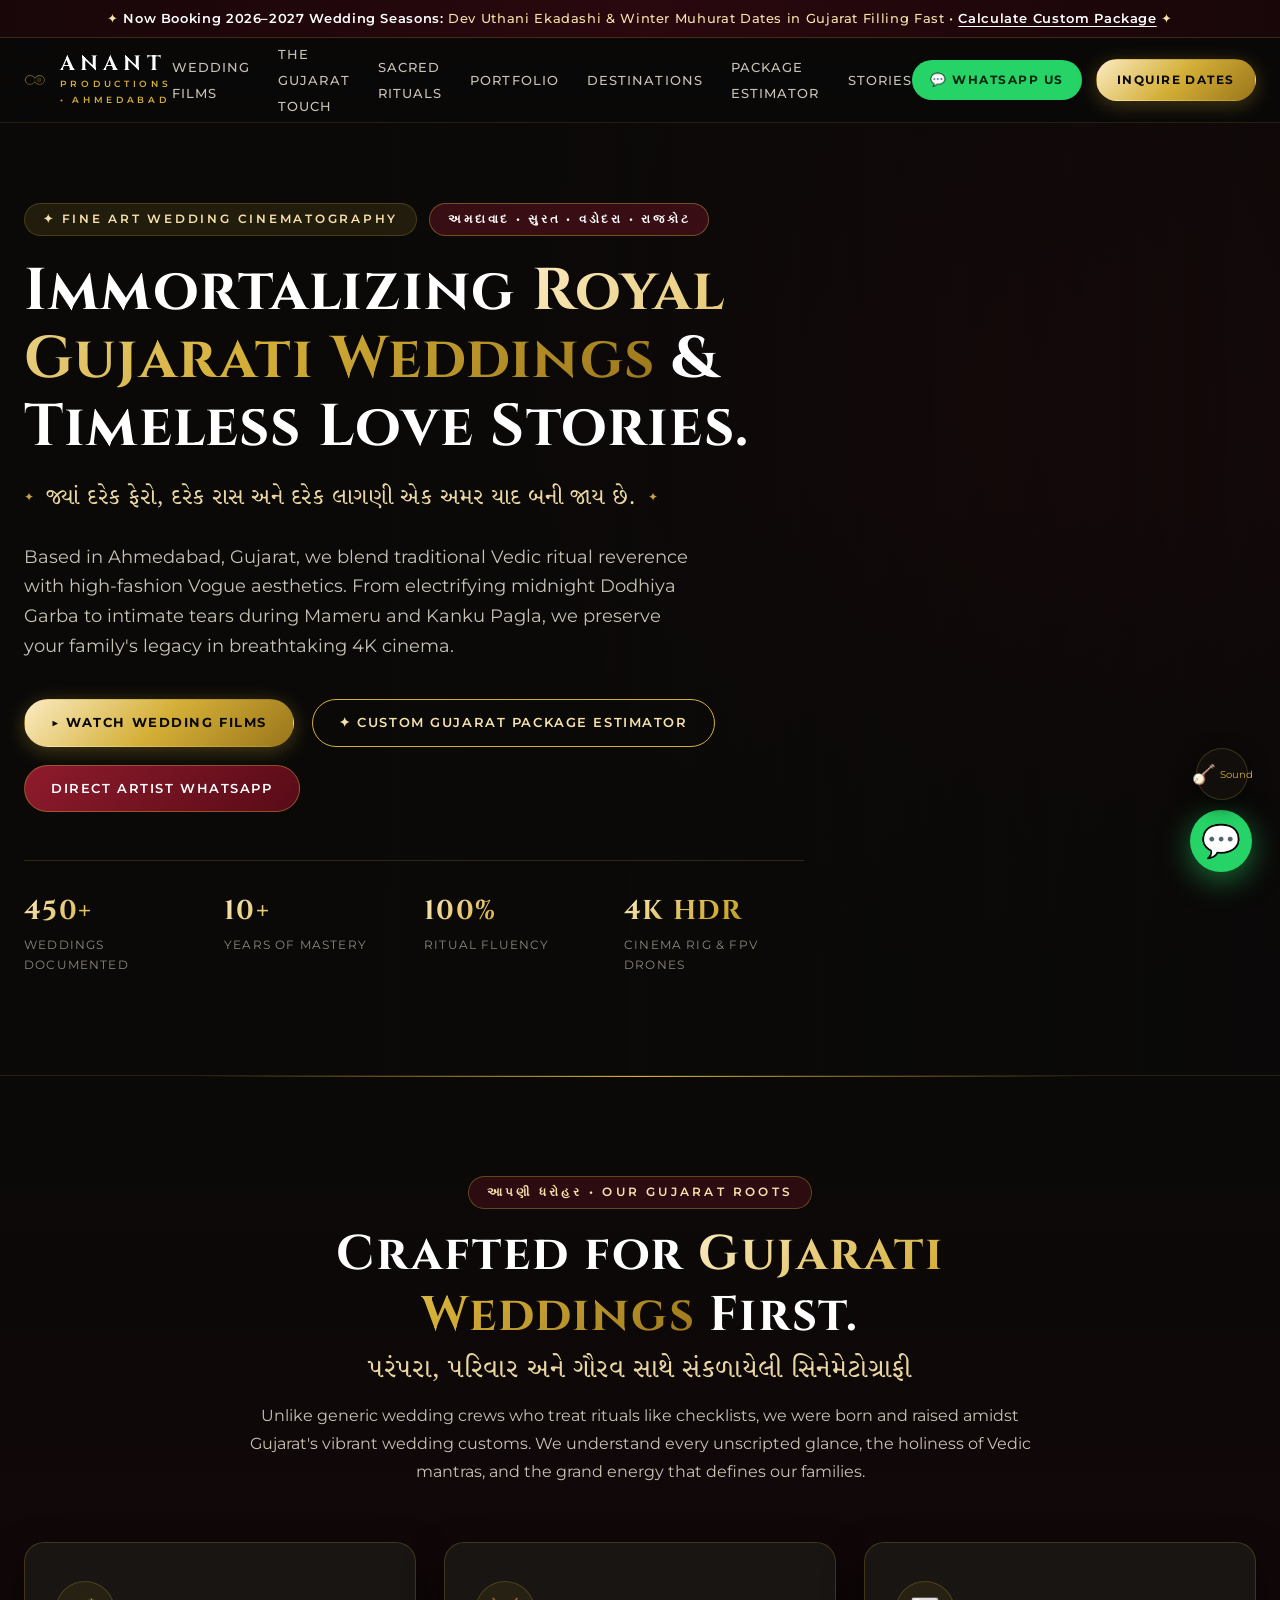
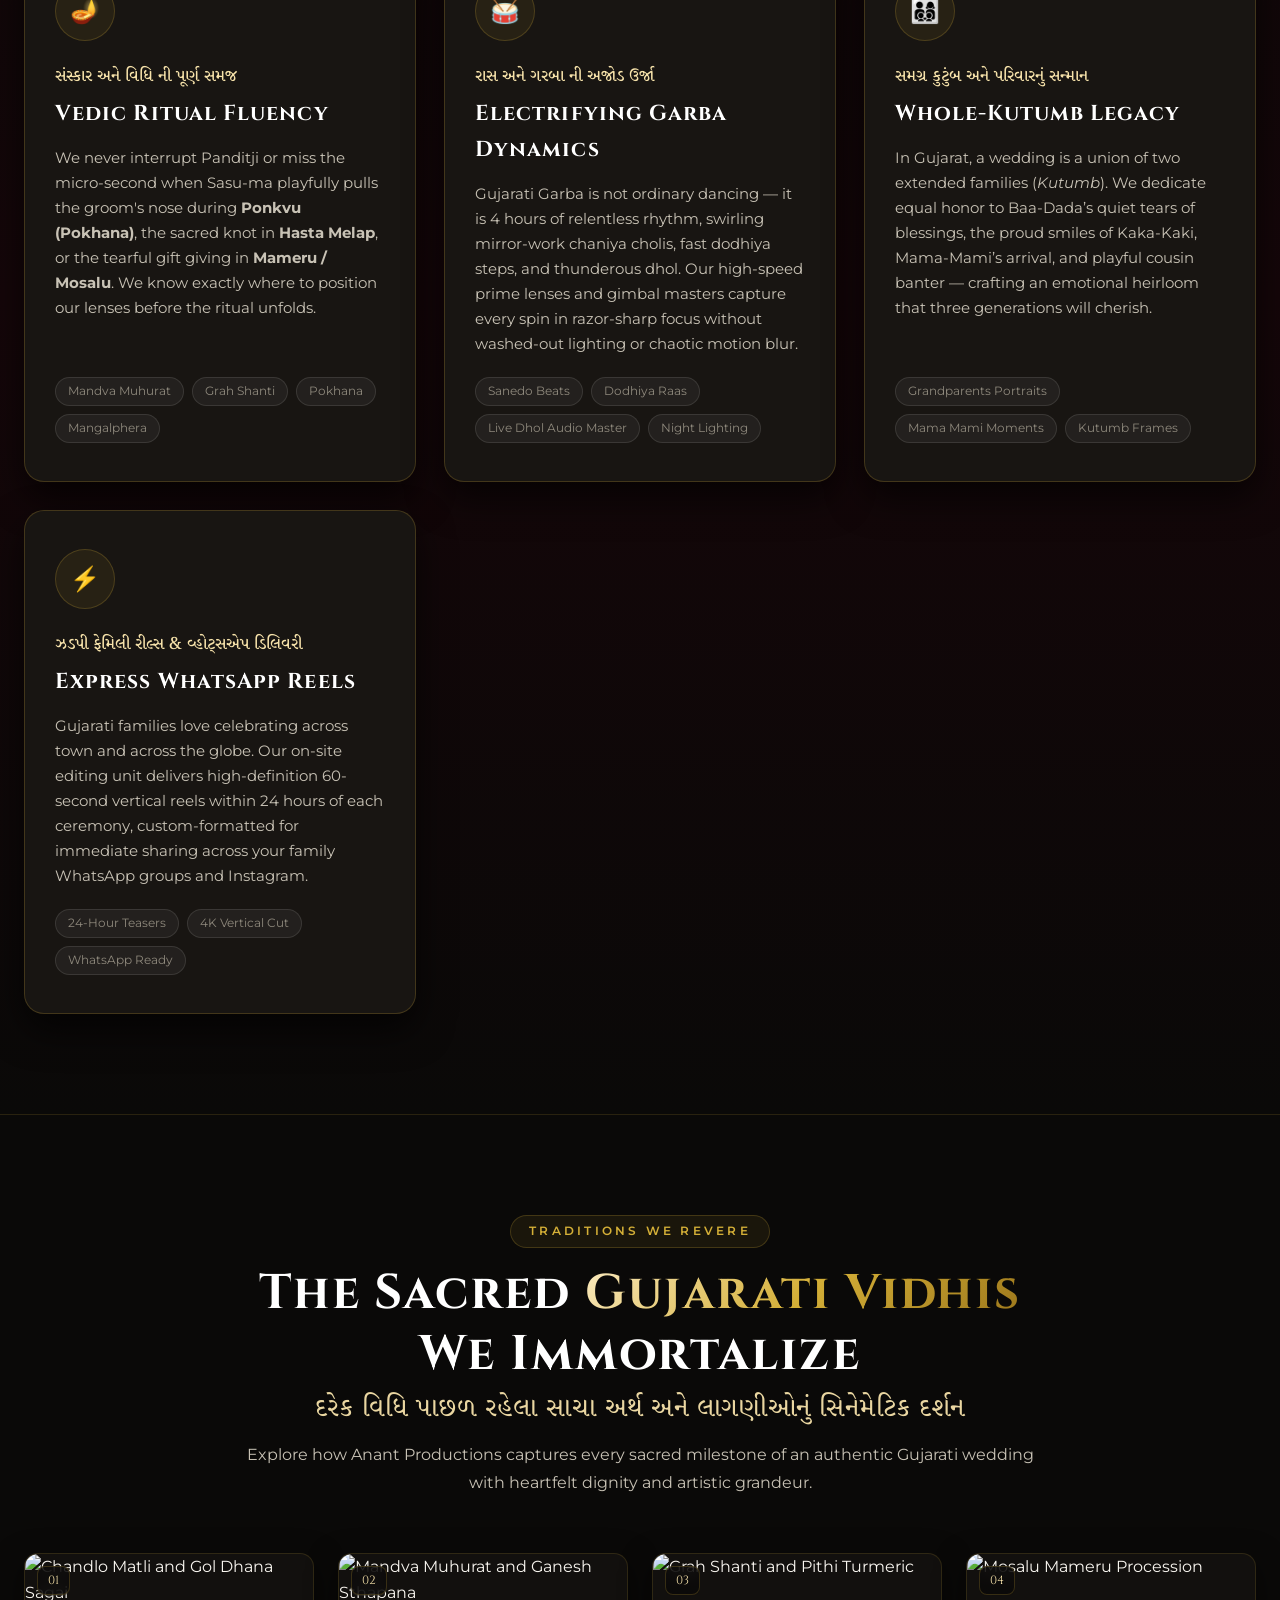
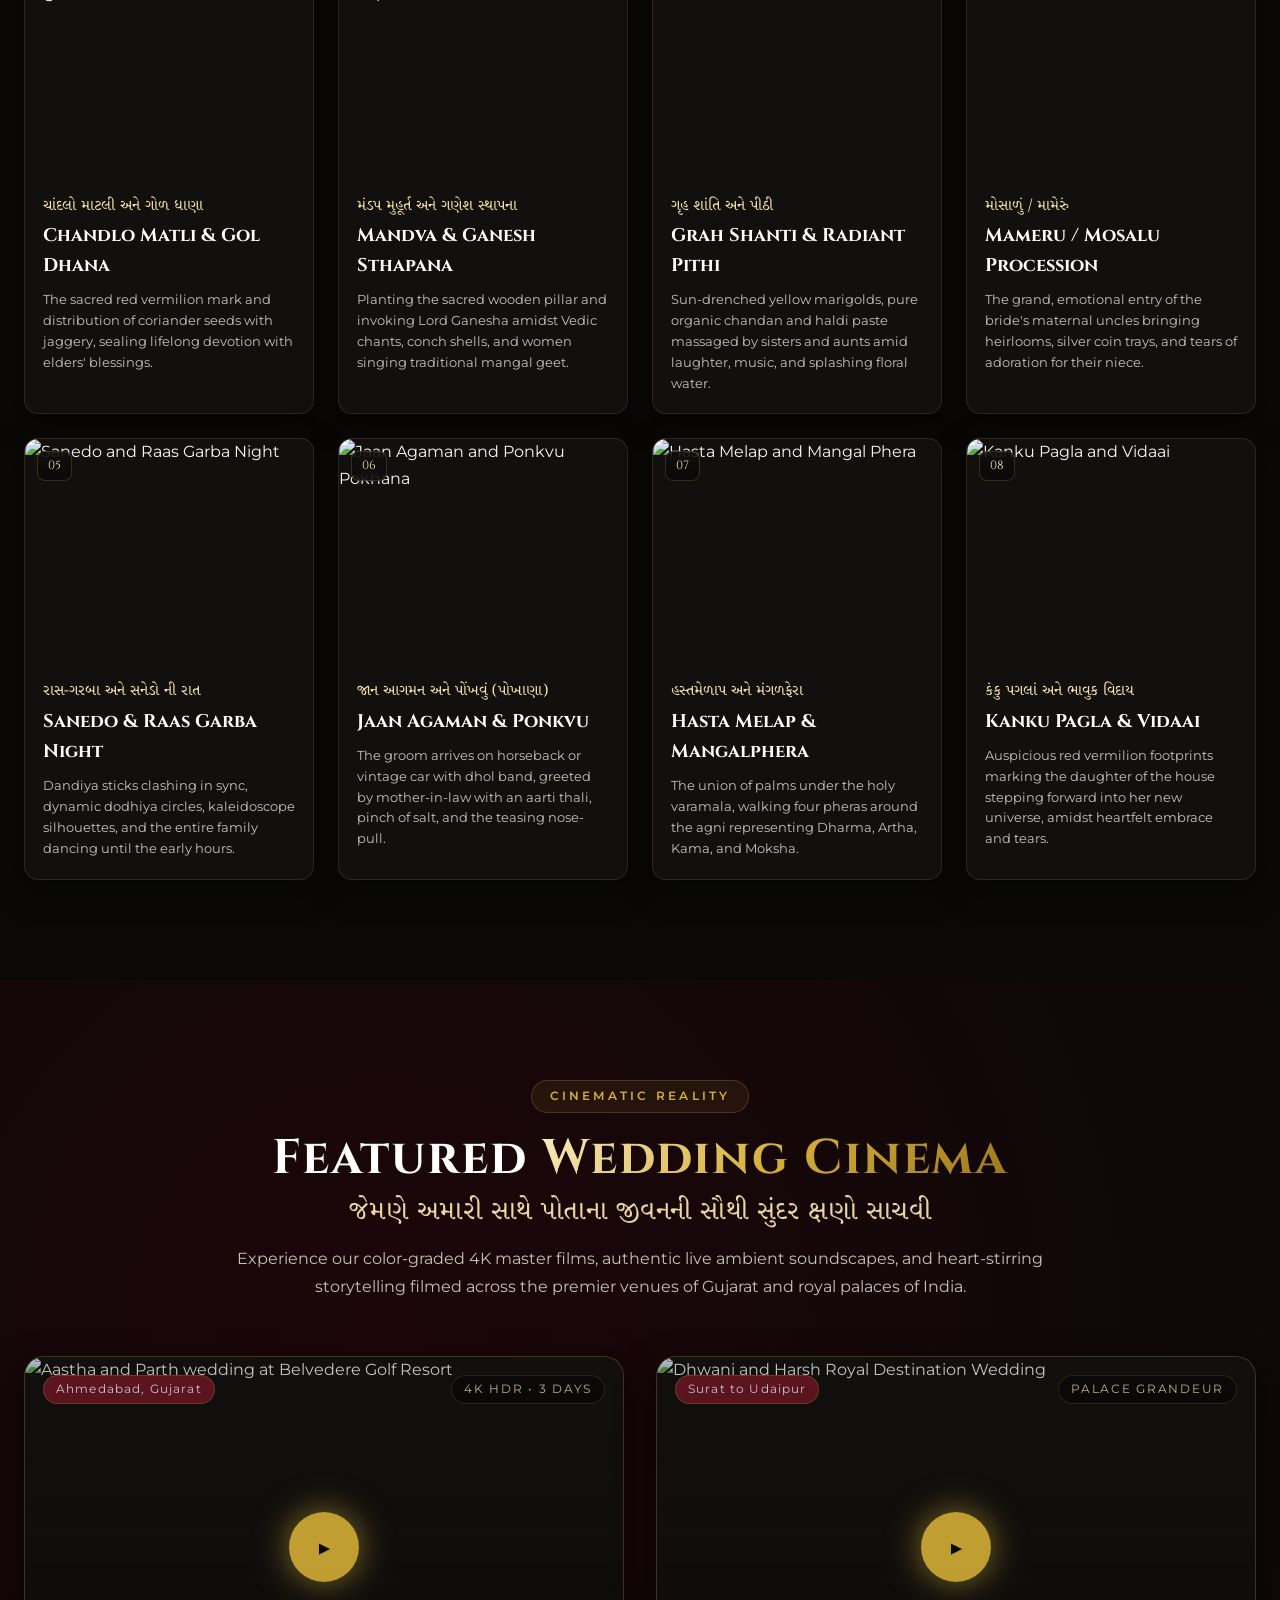
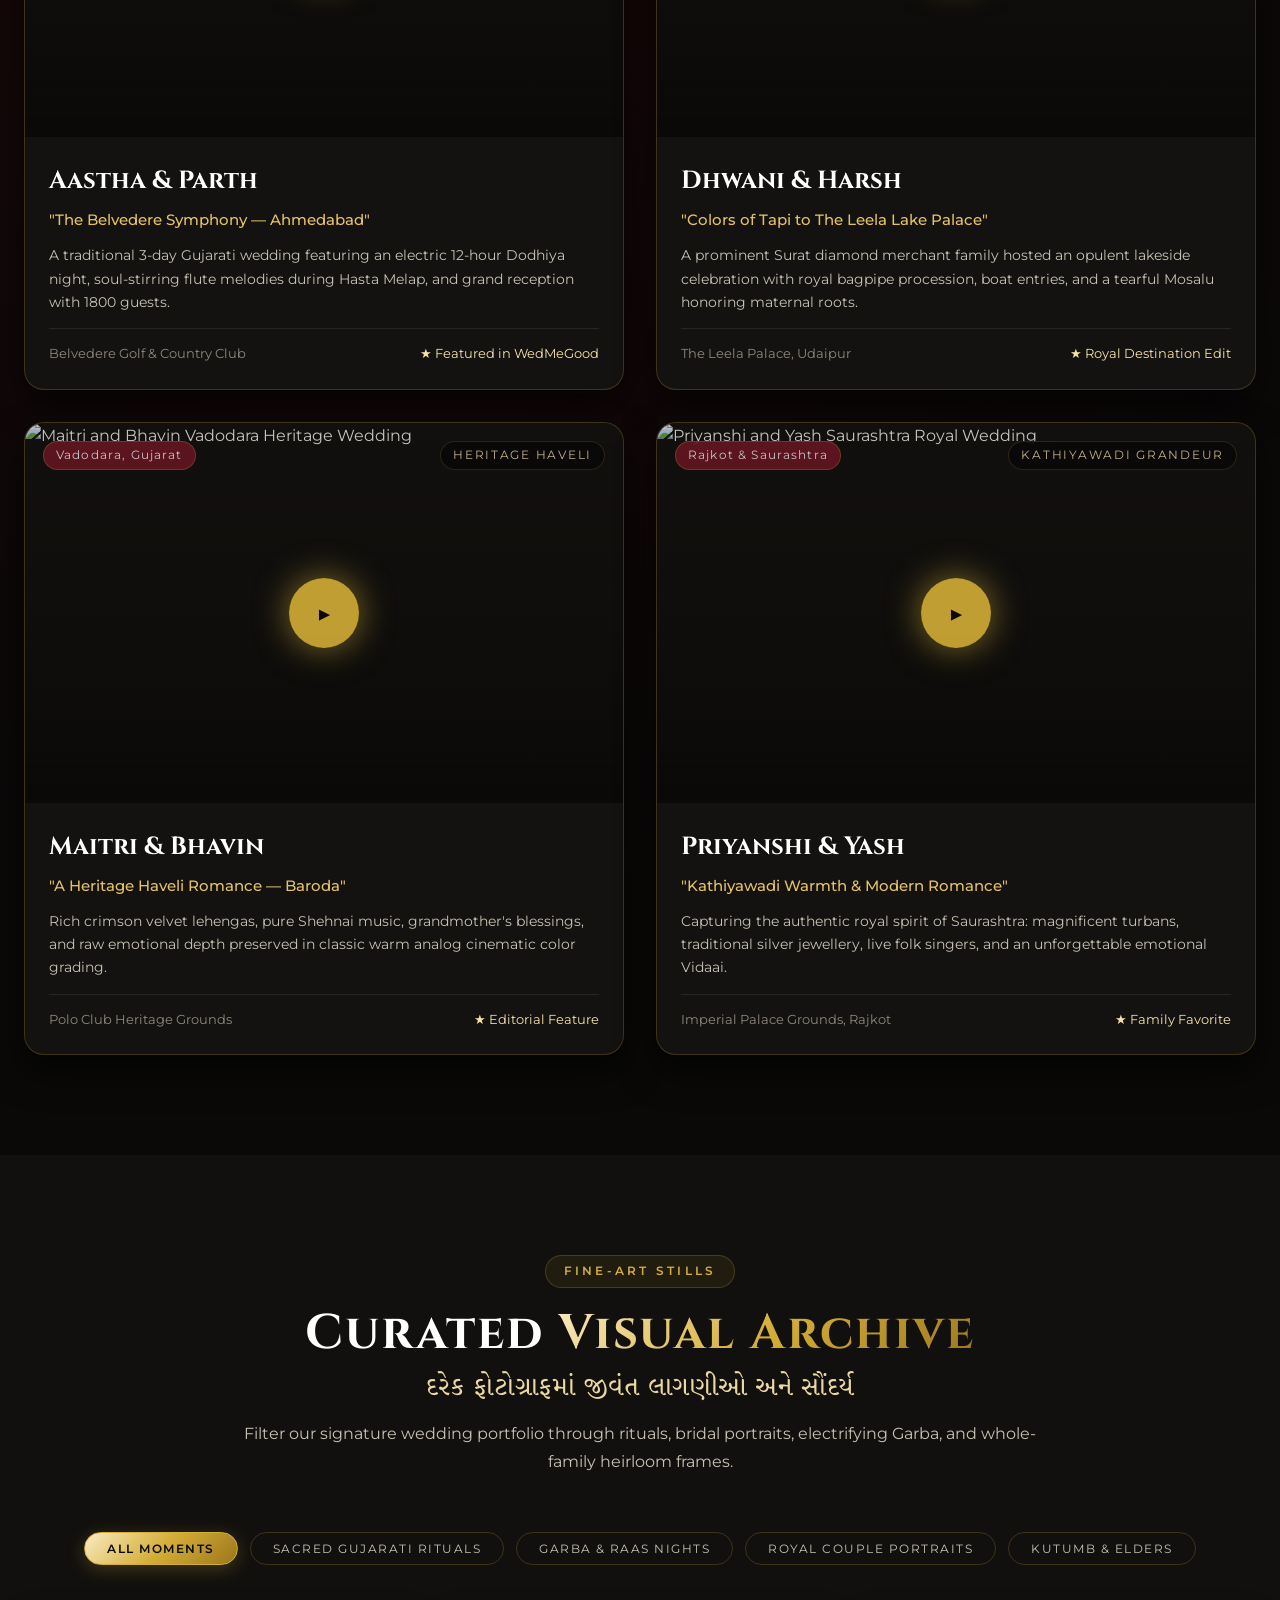
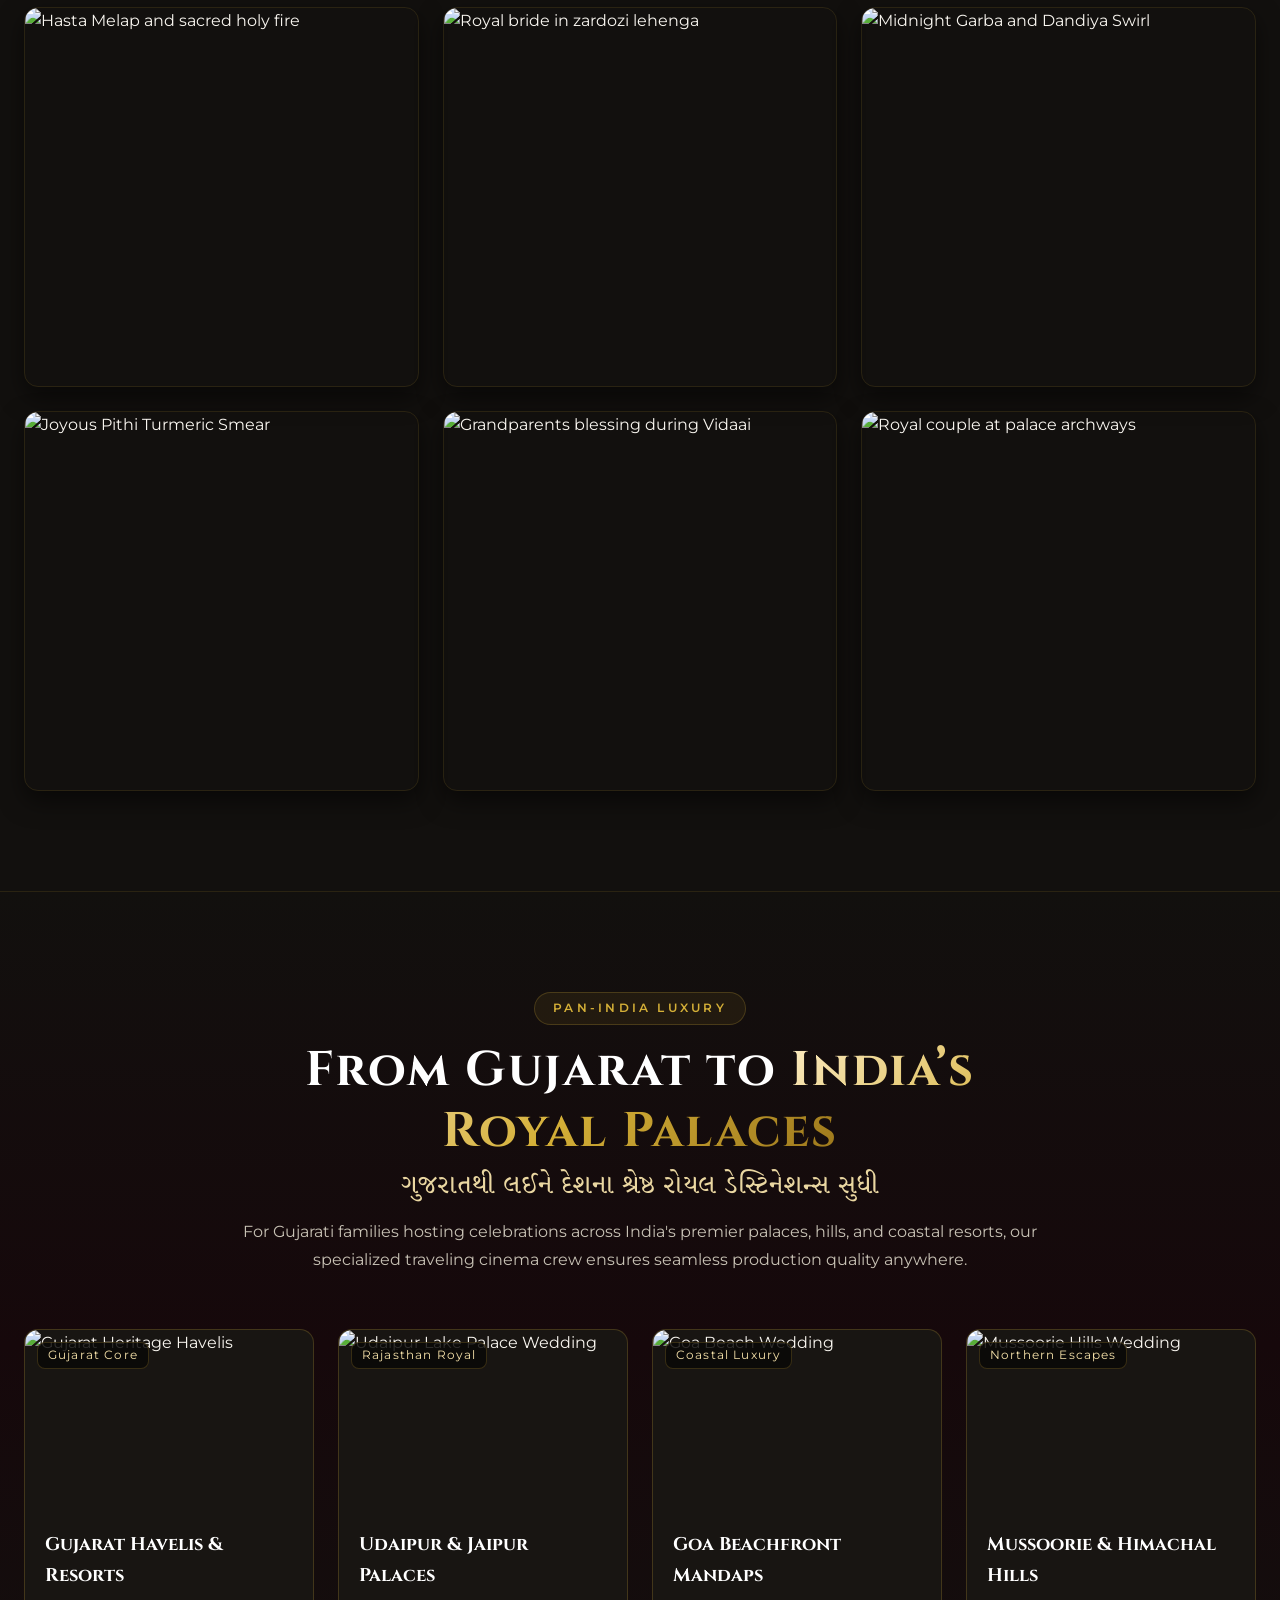
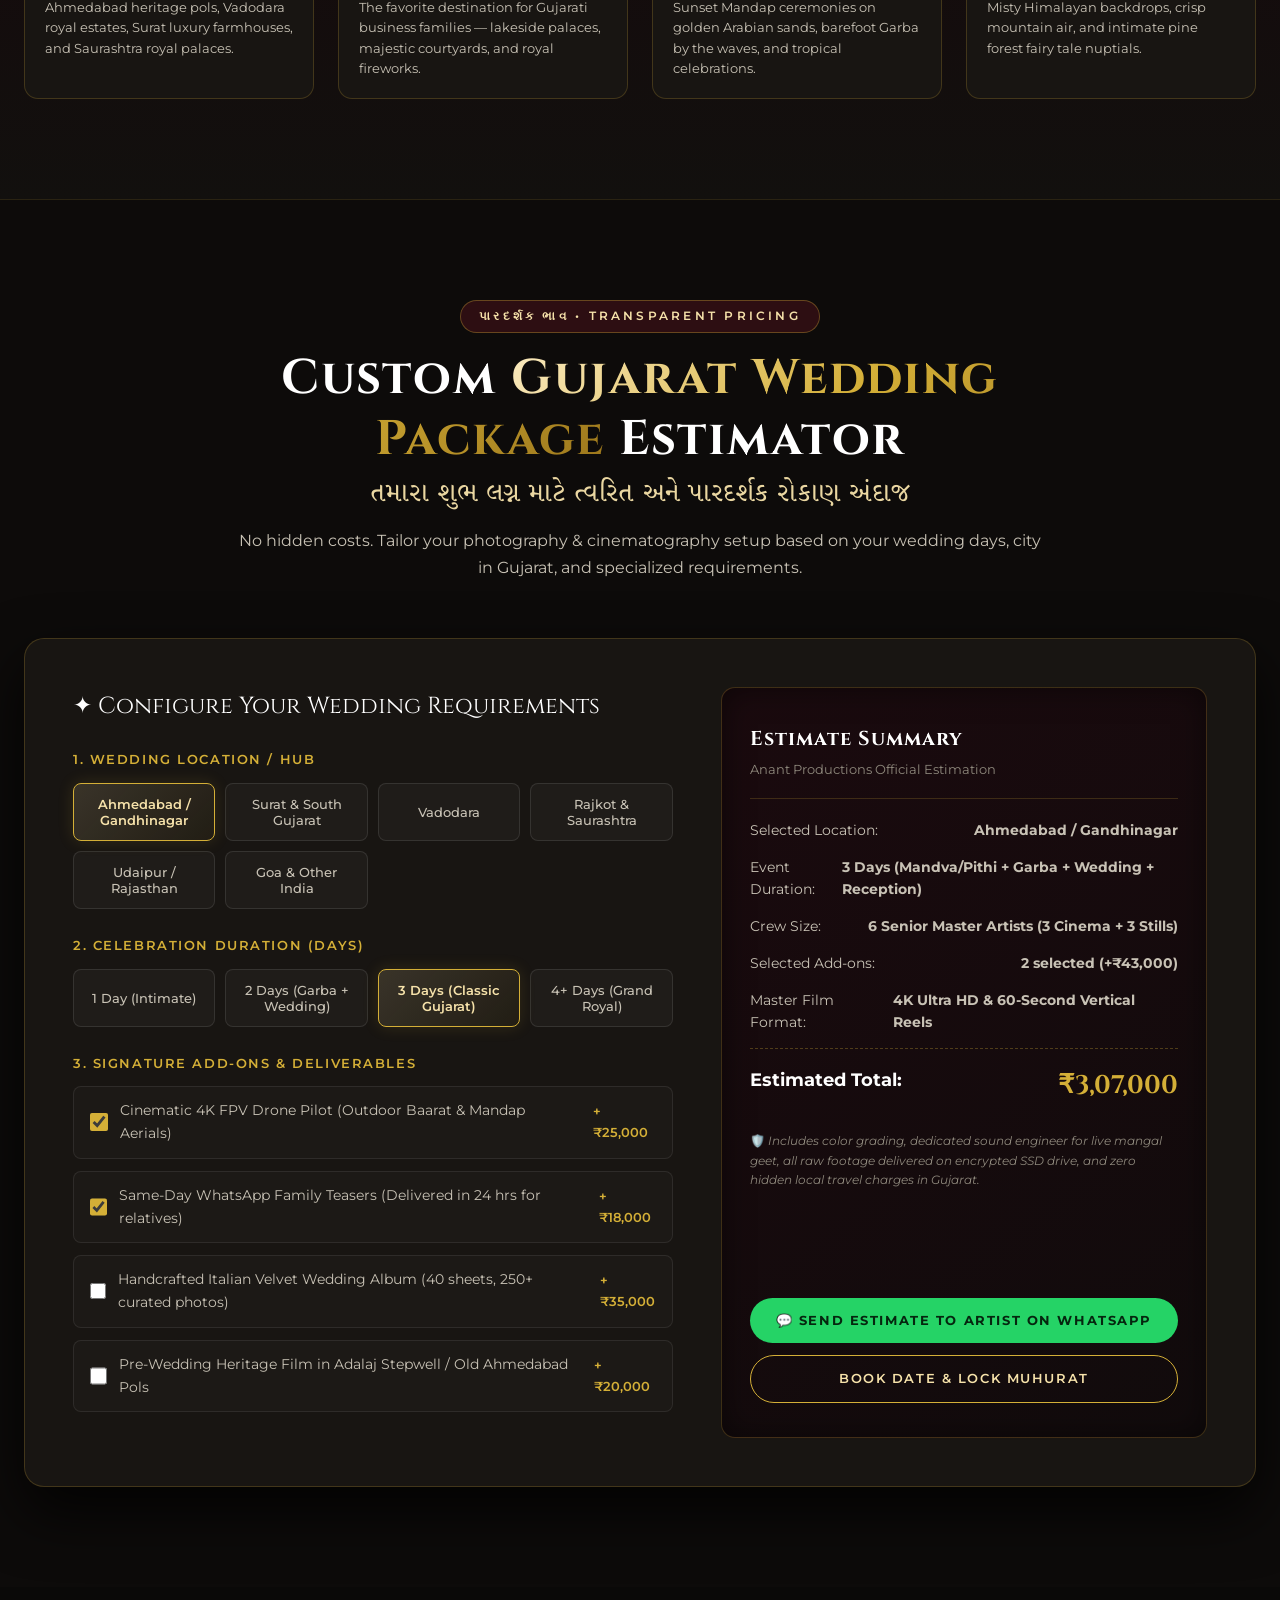
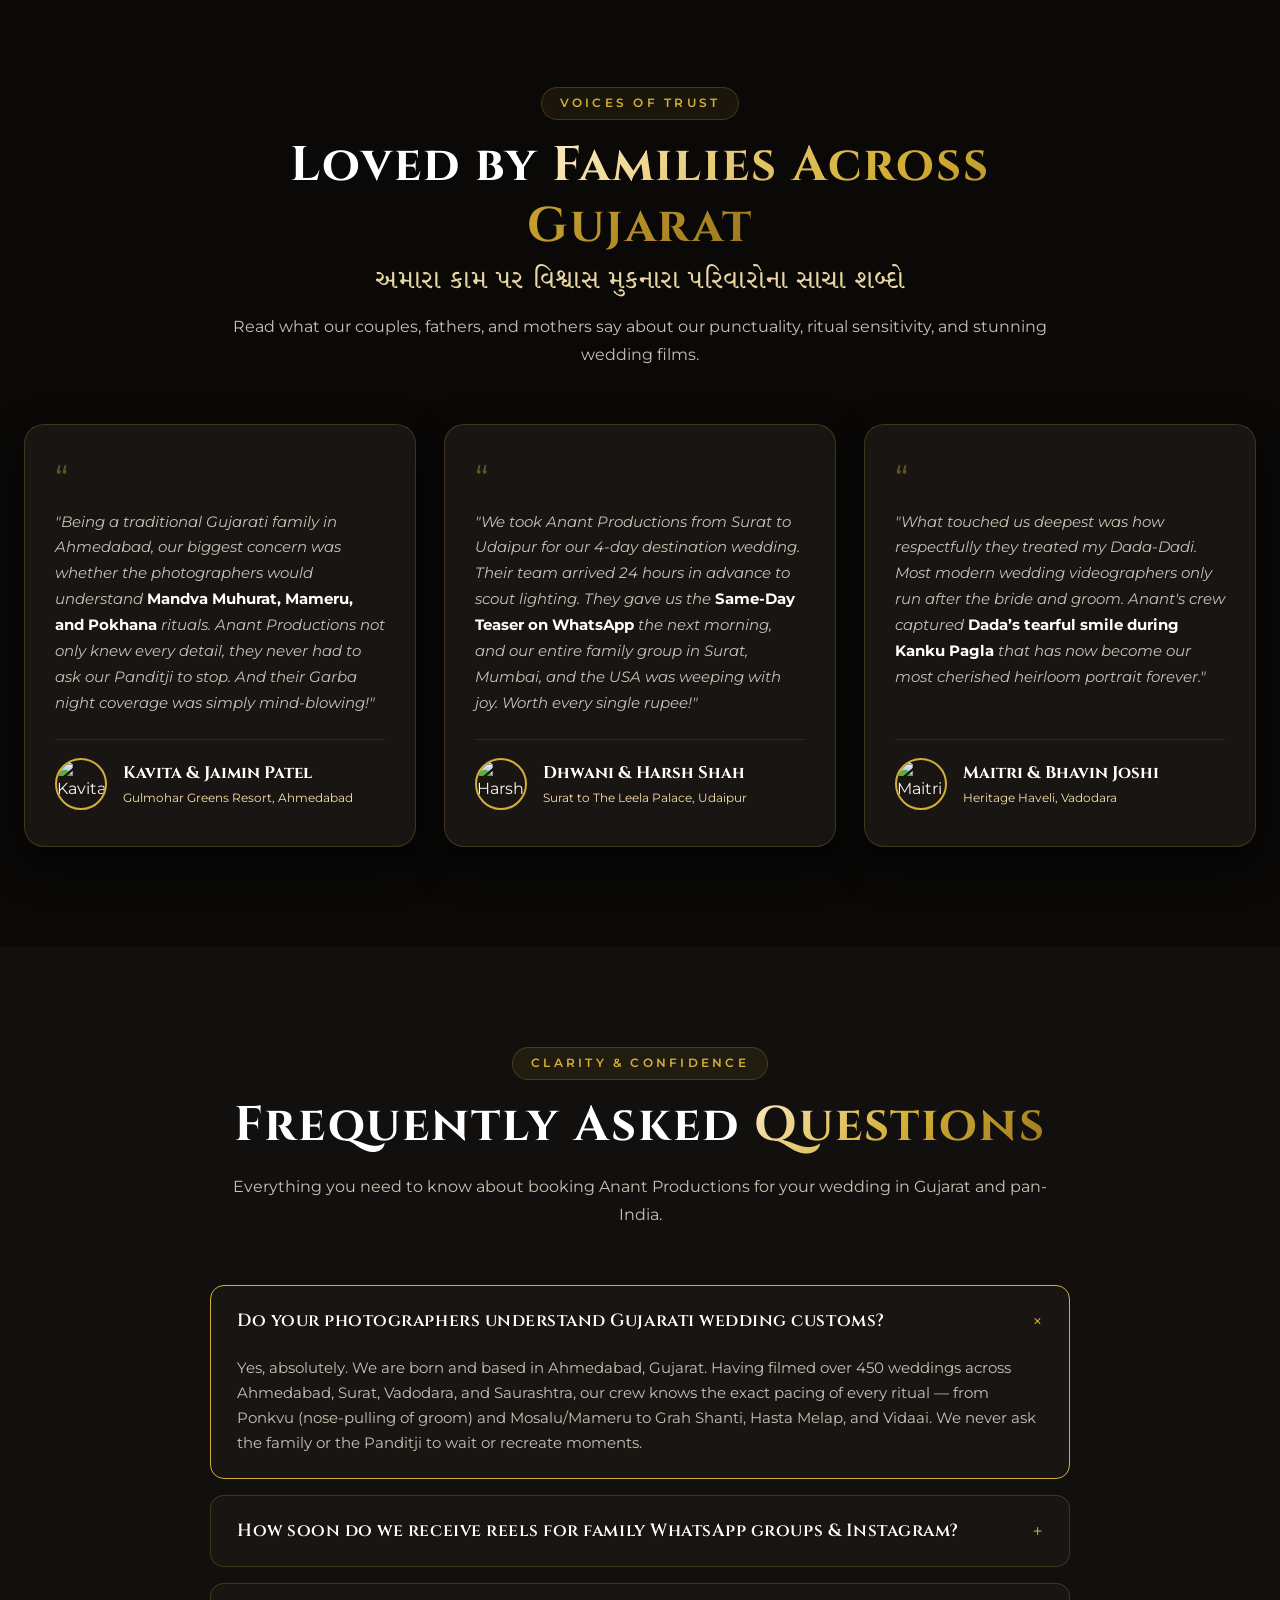
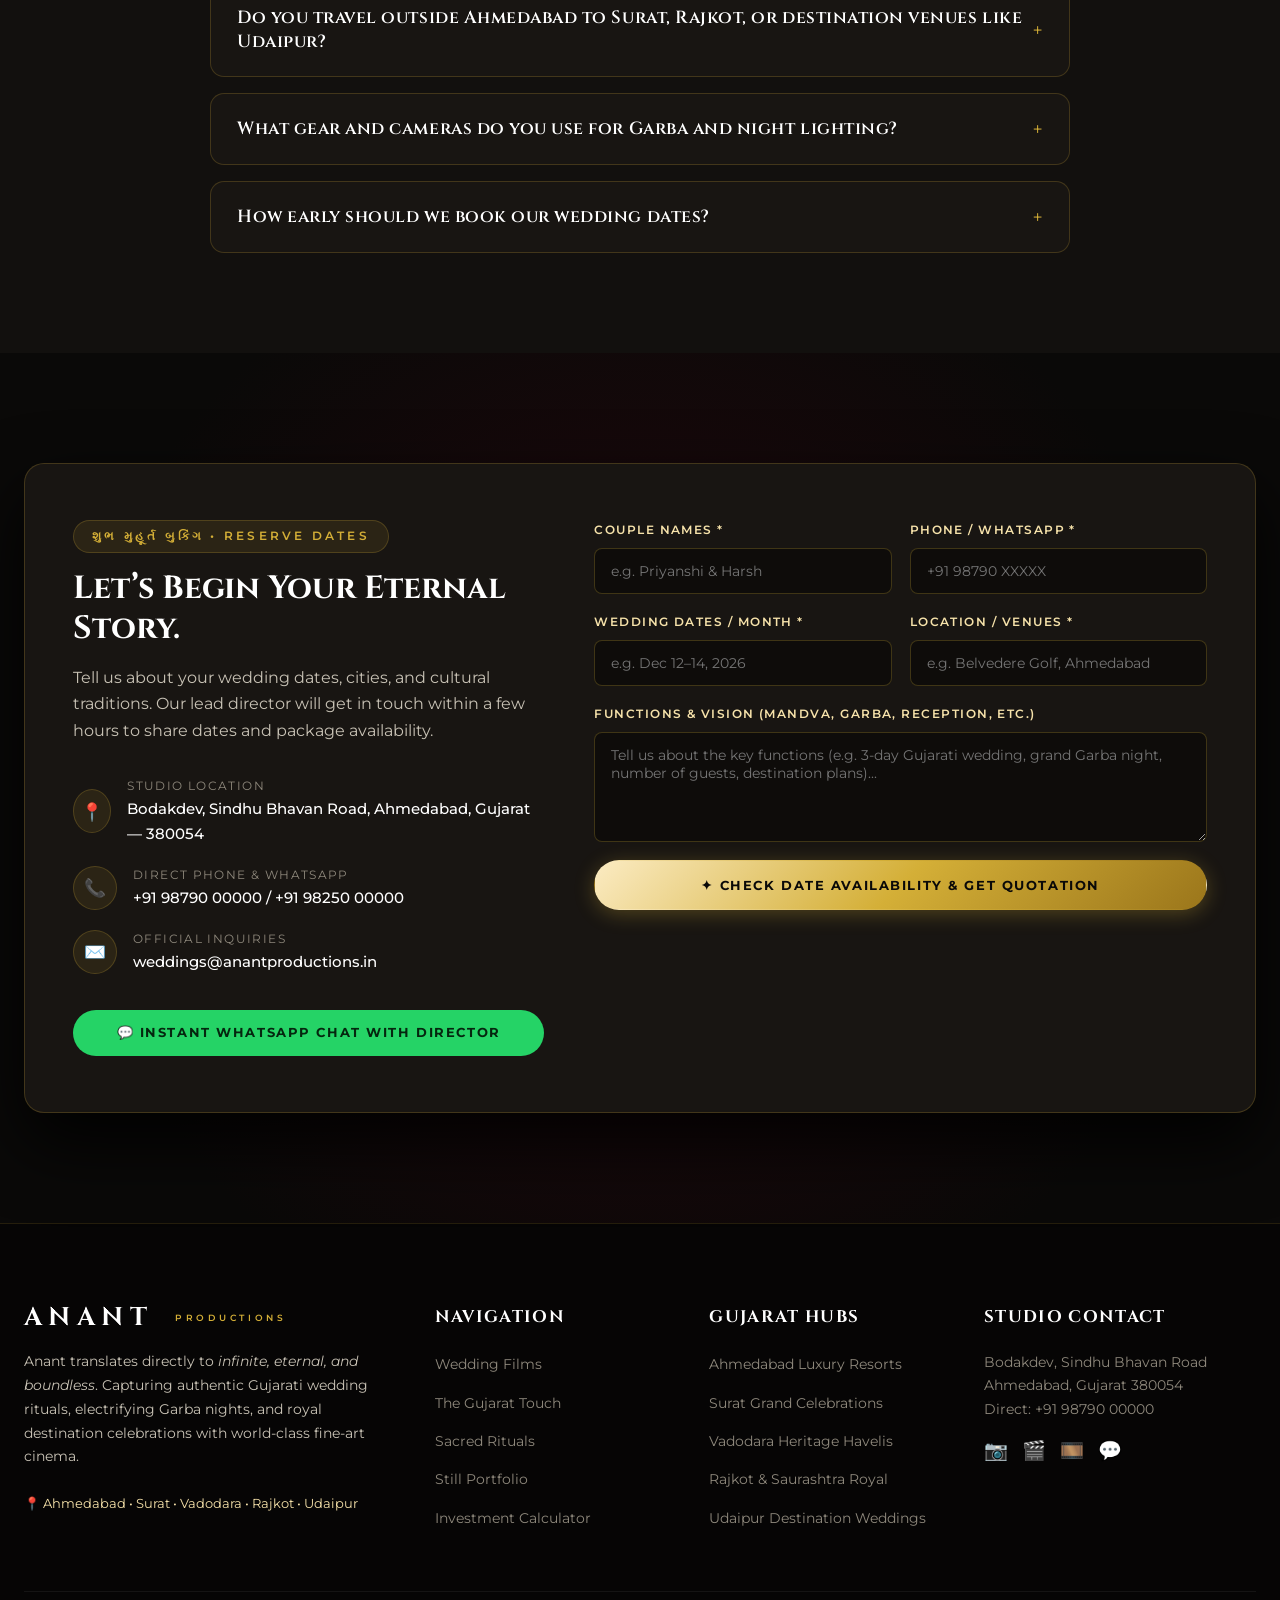
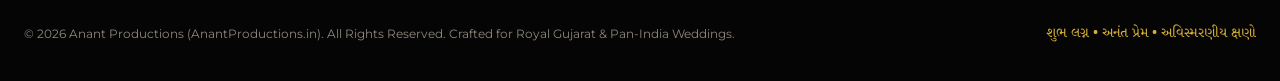
==== index.html @ e58a6bbd "feat: add branding assets, portfolio landing page, and social media preview templates for Anant Prod" ====
<!DOCTYPE html>
<html lang="en">
<head>
  <meta charset="UTF-8">
  <meta name="viewport" content="width=device-width, initial-scale=1.0">
  <title>Anant Productions — Royal Gujarati Weddings & Luxury Cinematography | Ahmedabad</title>
  <meta name="description" content="Ahmedabad's premier luxury wedding cinematography and fine-art photography studio. Documenting timeless Gujarati rituals, high-voltage Garba nights, and royal destination weddings across Gujarat & Pan-India.">
  <meta name="keywords" content="Gujarati wedding photography, wedding cinematography Ahmedabad, royal wedding films Gujarat, Garba photography, Surat wedding photographer, Vadodara luxury weddings, Rajkot wedding films, Udaipur destination wedding">
  
  <!-- Open Graph -->
  <meta property="og:title" content="Anant Productions — Royal Gujarati Weddings & Fine-Art Cinematography">
  <meta property="og:description" content="Capturing authentic Gujarati traditions and royal destination celebrations with world-class 4K cinematography. Based in Ahmedabad, documenting weddings across Gujarat & India.">
  <meta property="og:type" content="website">

  <!-- Google Fonts -->
  <link rel="preconnect" href="https://fonts.googleapis.com">
  <link rel="preconnect" href="https://fonts.gstatic.com" crossorigin>
  <link href="https://fonts.googleapis.com/css2?family=Cinzel:wght@500;600;700;800;900&family=Montserrat:wght@300;400;500;600;700&family=Playfair+Display:ital,wght@0,500;0,700;1,400;1,600&family=Noto+Serif+Gujarati:wght@400;600;700&display=swap" rel="stylesheet">

  <!-- Stylesheet -->
  <link rel="stylesheet" href="css/style.css">
</head>
<body>

  <!-- Top Announcement Bar -->
  <div class="top-banner">
    <span>✦ <strong>Now Booking 2026–2027 Wedding Seasons:</strong> Dev Uthani Ekadashi & Winter Muhurat Dates in Gujarat Filling Fast • <a href="#calculator">Calculate Custom Package</a> ✦</span>
  </div>

  <!-- Main Navigation Header -->
  <header class="navbar">
    <div class="container nav-container">
      <a href="#hero" class="nav-brand" aria-label="Anant Productions Home">
        <!-- SVG Emblem & Brand Name -->
        <svg viewBox="0 0 160 90" fill="none" style="height: 48px; width: auto;" xmlns="http://www.w3.org/2000/svg">
          <defs>
            <linearGradient id="navGold" x1="0%" y1="0%" x2="100%" y2="100%">
              <stop offset="0%" stop-color="#F5DF9E" />
              <stop offset="50%" stop-color="#D4AF37" />
              <stop offset="100%" stop-color="#AA821C" />
            </linearGradient>
          </defs>
          <path d="M 80 45 C 62 23, 34 23, 20 37 C 6 51, 6 69, 20 83 C 34 97, 62 97, 80 75" 
                transform="translate(0, -15)"
                stroke="url(#navGold)" stroke-width="3.6" stroke-linecap="round" fill="none" />
          <path d="M 80 75 C 98 97, 126 97, 140 83 C 154 69, 154 51, 140 37 C 126 23, 98 23, 80 45" 
                transform="translate(0, -15)"
                stroke="url(#navGold)" stroke-width="3.6" stroke-linecap="round" fill="none" />
          <g transform="translate(110, 45)">
            <circle cx="0" cy="0" r="16" stroke="url(#navGold)" stroke-width="1.6" stroke-dasharray="3 3" opacity="0.65" fill="none" />
            <line x1="-12" y1="-5" x2="-4" y2="13" stroke="url(#navGold)" stroke-width="1.8" />
            <line x1="-4" y1="13" x2="13" y2="7" stroke="url(#navGold)" stroke-width="1.8" />
            <line x1="13" y1="7" x2="11" y2="-10" stroke="url(#navGold)" stroke-width="1.8" />
            <line x1="11" y1="-10" x2="-6" y2="-12" stroke="url(#navGold)" stroke-width="1.8" />
            <circle cx="0" cy="0" r="3.5" fill="url(#navGold)" />
          </g>
          <circle cx="80" cy="45" r="2.5" fill="url(#navGold)" />
        </svg>

        <div class="nav-brand-text">
          <span class="nav-brand-title">ANANT</span>
          <span class="nav-brand-sub">PRODUCTIONS &bull; AHMEDABAD</span>
        </div>
      </a>

      <!-- Desktop Nav Links -->
      <nav>
        <ul class="nav-links">
          <li><a href="#films" class="nav-link">Wedding Films</a></li>
          <li><a href="#gujarat-heritage" class="nav-link">The Gujarat Touch</a></li>
          <li><a href="#rituals" class="nav-link">Sacred Rituals</a></li>
          <li><a href="#gallery" class="nav-link">Portfolio</a></li>
          <li><a href="#destinations" class="nav-link">Destinations</a></li>
          <li><a href="#calculator" class="nav-link">Package Estimator</a></li>
          <li><a href="#testimonials" class="nav-link">Stories</a></li>
        </ul>
      </nav>

      <!-- Desktop Nav Actions -->
      <div class="nav-actions">
        <a href="https://wa.me/919879000000?text=Hello%20Anant%20Productions!%20We%20are%20planning%20our%20wedding%20and%20would%20love%20to%20check%20your%20availability." target="_blank" rel="noopener" class="btn btn-whatsapp" style="padding: 10px 18px; font-size: 0.78rem;">
          💬 WhatsApp Us
        </a>
        <a href="#contact" class="btn btn-gold" style="padding: 10px 20px; font-size: 0.78rem;">
          Inquire Dates
        </a>
        <button class="mobile-menu-toggle" aria-label="Toggle navigation menu">
          ☰
        </button>
      </div>
    </div>
  </header>

  <!-- Mobile Drawer Menu (Hidden by default) -->
  <div class="mobile-drawer" style="display: none; position: fixed; inset: 0; background: rgba(10,9,8,0.98); z-index: 999; padding: 40px 24px; flex-direction: column; justify-content: space-between;">
    <div>
      <div style="display: flex; justify-content: space-between; align-items: center; margin-bottom: 40px;">
        <span style="font-family: var(--font-serif); font-size: 1.4rem; color: #FFF;">ANANT PRODUCTIONS</span>
        <button class="mobile-drawer-close" style="background: none; border: none; color: var(--gold-primary); font-size: 2rem; cursor: pointer;">✕</button>
      </div>
      <ul style="list-style: none; display: flex; flex-direction: column; gap: 20px; font-size: 1.1rem; text-transform: uppercase;">
        <li><a href="#films" onclick="document.querySelector('.mobile-drawer').classList.remove('active')">Wedding Films</a></li>
        <li><a href="#gujarat-heritage" onclick="document.querySelector('.mobile-drawer').classList.remove('active')">The Gujarat Experience</a></li>
        <li><a href="#rituals" onclick="document.querySelector('.mobile-drawer').classList.remove('active')">Sacred Rituals (વિધિ)</a></li>
        <li><a href="#gallery" onclick="document.querySelector('.mobile-drawer').classList.remove('active')">Portfolio Gallery</a></li>
        <li><a href="#destinations" onclick="document.querySelector('.mobile-drawer').classList.remove('active')">Destination Weddings</a></li>
        <li><a href="#calculator" onclick="document.querySelector('.mobile-drawer').classList.remove('active')">Investment Calculator</a></li>
        <li><a href="#contact" onclick="document.querySelector('.mobile-drawer').classList.remove('active')">Check Availability</a></li>
      </ul>
    </div>
    <div style="display: flex; flex-direction: column; gap: 12px;">
      <a href="https://wa.me/919879000000" class="btn btn-whatsapp" style="width: 100%;">Chat on WhatsApp</a>
      <a href="#contact" class="btn btn-gold" style="width: 100%;">Book Consultation</a>
    </div>
  </div>

  <main>
    <!-- HERO SECTION -->
    <section class="hero" id="hero">
      <div class="hero-bg-media">
        <!-- High-res Royal Indian Wedding Master Visual -->
        <img src="https://images.unsplash.com/photo-1583939003579-730e3918a45a?auto=format&fit=crop&w=1920&q=85" alt="Royal Gujarati Wedding Couple in Ahmedabad" class="hero-bg-img">
      </div>
      <div class="hero-overlay"></div>

      <div class="container">
        <div class="hero-content">
          <div class="hero-badge-wrap">
            <span class="hero-badge">✦ Fine Art Wedding Cinematography</span>
            <span class="hero-badge hero-badge-gujarat">અમદાવાદ • સુરત • વડોદરા • રાજકોટ</span>
          </div>

          <h1 class="hero-title">
            Immortalizing <span class="highlight-gold">Royal Gujarati Weddings</span> & Timeless Love Stories.
          </h1>

          <div class="hero-gujarati-phrase">
            જ્યાં દરેક ફેરો, દરેક રાસ અને દરેક લાગણી એક અમર યાદ બની જાય છે.
          </div>

          <p class="hero-desc">
            Based in Ahmedabad, Gujarat, we blend traditional Vedic ritual reverence with high-fashion Vogue aesthetics. From electrifying midnight Dodhiya Garba to intimate tears during Mameru and Kanku Pagla, we preserve your family's legacy in breathtaking 4K cinema.
          </p>

          <div class="hero-actions">
            <a href="#films" class="btn btn-gold">
              ▶ Watch Wedding Films
            </a>
            <a href="#calculator" class="btn btn-outline-gold">
              ✦ Custom Gujarat Package Estimator
            </a>
            <a href="https://wa.me/919879000000?text=Namaste!%20We%20would%20like%20to%20discuss%20our%20wedding%20cinematography%20with%20Anant%20Productions." target="_blank" rel="noopener" class="btn btn-crimson">
              Direct Artist WhatsApp
            </a>
          </div>

          <!-- Hero Proof Stats -->
          <div class="hero-stats">
            <div class="stat-item">
              <span class="stat-num">450+</span>
              <span class="stat-label">Weddings Documented</span>
            </div>
            <div class="stat-item">
              <span class="stat-num">10+</span>
              <span class="stat-label">Years of Mastery</span>
            </div>
            <div class="stat-item">
              <span class="stat-num">100%</span>
              <span class="stat-label">Ritual Fluency</span>
            </div>
            <div class="stat-item">
              <span class="stat-num">4K HDR</span>
              <span class="stat-label">Cinema Rig & FPV Drones</span>
            </div>
          </div>
        </div>
      </div>
    </section>

    <!-- SECTION: THE GUJARAT HERITAGE HEARTBEAT -->
    <section class="gujarat-heritage-section" id="gujarat-heritage">
      <div class="container">
        <div class="section-header">
          <div class="section-tag gujarati-accent">આપણી ધરોહર • OUR GUJARAT ROOTS</div>
          <h2 class="section-title">
            Crafted for <span class="gold-text">Gujarati Weddings</span> First.
            <span class="gujarati-quote">પરંપરા, પરિવાર અને ગૌરવ સાથે સંકળાયેલી સિનેમેટોગ્રાફી</span>
          </h2>
          <p class="section-desc">
            Unlike generic wedding crews who treat rituals like checklists, we were born and raised amidst Gujarat's vibrant wedding customs. We understand every unscripted glance, the holiness of Vedic mantras, and the grand energy that defines our families.
          </p>
        </div>

        <div class="gujarat-grid">
          <!-- Pillar 1 -->
          <div class="heritage-card">
            <div class="heritage-icon-wrap">🪔</div>
            <div class="heritage-card-gujarati-title">સંસ્કાર અને વિધિ ની પૂર્ણ સમજ</div>
            <h3 class="heritage-card-title">Vedic Ritual Fluency</h3>
            <p class="heritage-card-desc">
              We never interrupt Panditji or miss the micro-second when Sasu-ma playfully pulls the groom's nose during <strong>Ponkvu (Pokhana)</strong>, the sacred knot in <strong>Hasta Melap</strong>, or the tearful gift giving in <strong>Mameru / Mosalu</strong>. We know exactly where to position our lenses before the ritual unfolds.
            </p>
            <div class="heritage-tags">
              <span class="heritage-tag-pill">Mandva Muhurat</span>
              <span class="heritage-tag-pill">Grah Shanti</span>
              <span class="heritage-tag-pill">Pokhana</span>
              <span class="heritage-tag-pill">Mangalphera</span>
            </div>
          </div>

          <!-- Pillar 2 -->
          <div class="heritage-card">
            <div class="heritage-icon-wrap">🥁</div>
            <div class="heritage-card-gujarati-title">રાસ અને ગરબા ની અજોડ ઉર્જા</div>
            <h3 class="heritage-card-title">Electrifying Garba Dynamics</h3>
            <p class="heritage-card-desc">
              Gujarati Garba is not ordinary dancing — it is 4 hours of relentless rhythm, swirling mirror-work chaniya cholis, fast dodhiya steps, and thunderous dhol. Our high-speed prime lenses and gimbal masters capture every spin in razor-sharp focus without washed-out lighting or chaotic motion blur.
            </p>
            <div class="heritage-tags">
              <span class="heritage-tag-pill">Sanedo Beats</span>
              <span class="heritage-tag-pill">Dodhiya Raas</span>
              <span class="heritage-tag-pill">Live Dhol Audio Master</span>
              <span class="heritage-tag-pill">Night Lighting</span>
            </div>
          </div>

          <!-- Pillar 3 -->
          <div class="heritage-card">
            <div class="heritage-icon-wrap">👨‍👩‍👦‍👦</div>
            <div class="heritage-card-gujarati-title">સમગ્ર કુટુંબ અને પરિવારનું સન્માન</div>
            <h3 class="heritage-card-title">Whole-Kutumb Legacy</h3>
            <p class="heritage-card-desc">
              In Gujarat, a wedding is a union of two extended families (<em>Kutumb</em>). We dedicate equal honor to Baa-Dada’s quiet tears of blessings, the proud smiles of Kaka-Kaki, Mama-Mami’s arrival, and playful cousin banter — crafting an emotional heirloom that three generations will cherish.
            </p>
            <div class="heritage-tags">
              <span class="heritage-tag-pill">Grandparents Portraits</span>
              <span class="heritage-tag-pill">Mama Mami Moments</span>
              <span class="heritage-tag-pill">Kutumb Frames</span>
            </div>
          </div>

          <!-- Pillar 4 -->
          <div class="heritage-card">
            <div class="heritage-icon-wrap">⚡</div>
            <div class="heritage-card-gujarati-title">ઝડપી ફેમિલી રીલ્સ & વ્હોટ્સએપ ડિલિવરી</div>
            <h3 class="heritage-card-title">Express WhatsApp Reels</h3>
            <p class="heritage-card-desc">
              Gujarati families love celebrating across town and across the globe. Our on-site editing unit delivers high-definition 60-second vertical reels within 24 hours of each ceremony, custom-formatted for immediate sharing across your family WhatsApp groups and Instagram.
            </p>
            <div class="heritage-tags">
              <span class="heritage-tag-pill">24-Hour Teasers</span>
              <span class="heritage-tag-pill">4K Vertical Cut</span>
              <span class="heritage-tag-pill">WhatsApp Ready</span>
            </div>
          </div>
        </div>
      </div>
    </section>

    <!-- SECTION: SACRED RITUALS (VIDHI BY VIDHI) -->
    <section class="rituals-section" id="rituals">
      <div class="container">
        <div class="section-header">
          <div class="section-tag">TRADITIONS WE REVERE</div>
          <h2 class="section-title">
            The Sacred <span class="gold-text">Gujarati Vidhis</span> We Immortalize
            <span class="gujarati-quote">દરેક વિધિ પાછળ રહેલા સાચા અર્થ અને લાગણીઓનું સિનેમેટિક દર્શન</span>
          </h2>
          <p class="section-desc">
            Explore how Anant Productions captures every sacred milestone of an authentic Gujarati wedding with heartfelt dignity and artistic grandeur.
          </p>
        </div>

        <div class="rituals-grid">
          <!-- Ritual 1 -->
          <div class="ritual-item">
            <div class="ritual-img-wrap">
              <span class="ritual-number">01</span>
              <img src="https://images.unsplash.com/photo-1532712938310-34cb3982ef74?auto=format&fit=crop&w=700&q=80" alt="Chandlo Matli and Gol Dhana Sagai" class="ritual-img">
            </div>
            <div class="ritual-content">
              <span class="ritual-gujarati-name">ચાંદલો માટલી અને ગોળ ધાણા</span>
              <h3 class="ritual-title">Chandlo Matli & Gol Dhana</h3>
              <p class="ritual-desc">The sacred red vermilion mark and distribution of coriander seeds with jaggery, sealing lifelong devotion with elders' blessings.</p>
            </div>
          </div>

          <!-- Ritual 2 -->
          <div class="ritual-item">
            <div class="ritual-img-wrap">
              <span class="ritual-number">02</span>
              <img src="https://images.unsplash.com/photo-1544077960-604201fe74bc?auto=format&fit=crop&w=700&q=80" alt="Mandva Muhurat and Ganesh Sthapana" class="ritual-img">
            </div>
            <div class="ritual-content">
              <span class="ritual-gujarati-name">મંડપ મુહૂર્ત અને ગણેશ સ્થાપના</span>
              <h3 class="ritual-title">Mandva & Ganesh Sthapana</h3>
              <p class="ritual-desc">Planting the sacred wooden pillar and invoking Lord Ganesha amidst Vedic chants, conch shells, and women singing traditional mangal geet.</p>
            </div>
          </div>

          <!-- Ritual 3 -->
          <div class="ritual-item">
            <div class="ritual-img-wrap">
              <span class="ritual-number">03</span>
              <img src="https://images.unsplash.com/photo-1606216794074-735e91aa2c92?auto=format&fit=crop&w=700&q=80" alt="Grah Shanti and Pithi Turmeric" class="ritual-img">
            </div>
            <div class="ritual-content">
              <span class="ritual-gujarati-name">ગૃહ શાંતિ અને પીઠી</span>
              <h3 class="ritual-title">Grah Shanti & Radiant Pithi</h3>
              <p class="ritual-desc">Sun-drenched yellow marigolds, pure organic chandan and haldi paste massaged by sisters and aunts amid laughter, music, and splashing floral water.</p>
            </div>
          </div>

          <!-- Ritual 4 -->
          <div class="ritual-item">
            <div class="ritual-img-wrap">
              <span class="ritual-number">04</span>
              <img src="https://images.unsplash.com/photo-1610030469983-98e550d6193c?auto=format&fit=crop&w=700&q=80" alt="Mosalu Mameru Procession" class="ritual-img">
            </div>
            <div class="ritual-content">
              <span class="ritual-gujarati-name">મોસાળું / મામેરું</span>
              <h3 class="ritual-title">Mameru / Mosalu Procession</h3>
              <p class="ritual-desc">The grand, emotional entry of the bride's maternal uncles bringing heirlooms, silver coin trays, and tears of adoration for their niece.</p>
            </div>
          </div>

          <!-- Ritual 5 -->
          <div class="ritual-item">
            <div class="ritual-img-wrap">
              <span class="ritual-number">05</span>
              <img src="https://images.unsplash.com/photo-1465495976277-4387d4b0b4c6?auto=format&fit=crop&w=700&q=80" alt="Sanedo and Raas Garba Night" class="ritual-img">
            </div>
            <div class="ritual-content">
              <span class="ritual-gujarati-name">રાસ-ગરબા અને સનેડો ની રાત</span>
              <h3 class="ritual-title">Sanedo & Raas Garba Night</h3>
              <p class="ritual-desc">Dandiya sticks clashing in sync, dynamic dodhiya circles, kaleidoscope silhouettes, and the entire family dancing until the early hours.</p>
            </div>
          </div>

          <!-- Ritual 6 -->
          <div class="ritual-item">
            <div class="ritual-img-wrap">
              <span class="ritual-number">06</span>
              <img src="https://images.unsplash.com/photo-1519741497674-611481863552?auto=format&fit=crop&w=700&q=80" alt="Jaan Agaman and Ponkvu Pokhana" class="ritual-img">
            </div>
            <div class="ritual-content">
              <span class="ritual-gujarati-name">જાન આગમન અને પોંખવું (પોખાણા)</span>
              <h3 class="ritual-title">Jaan Agaman & Ponkvu</h3>
              <p class="ritual-desc">The groom arrives on horseback or vintage car with dhol band, greeted by mother-in-law with an aarti thali, pinch of salt, and the teasing nose-pull.</p>
            </div>
          </div>

          <!-- Ritual 7 -->
          <div class="ritual-item">
            <div class="ritual-img-wrap">
              <span class="ritual-number">07</span>
              <img src="https://images.unsplash.com/photo-1511285560929-80b456fea0bc?auto=format&fit=crop&w=700&q=80" alt="Hasta Melap and Mangal Phera" class="ritual-img">
            </div>
            <div class="ritual-content">
              <span class="ritual-gujarati-name">હસ્તમેળાપ અને મંગળફેરા</span>
              <h3 class="ritual-title">Hasta Melap & Mangalphera</h3>
              <p class="ritual-desc">The union of palms under the holy varamala, walking four pheras around the agni representing Dharma, Artha, Kama, and Moksha.</p>
            </div>
          </div>

          <!-- Ritual 8 -->
          <div class="ritual-item">
            <div class="ritual-img-wrap">
              <span class="ritual-number">08</span>
              <img src="https://images.unsplash.com/photo-1584824486509-112e4181ff6b?auto=format&fit=crop&w=700&q=80" alt="Kanku Pagla and Vidaai" class="ritual-img">
            </div>
            <div class="ritual-content">
              <span class="ritual-gujarati-name">કંકુ પગલાં અને ભાવુક વિદાય</span>
              <h3 class="ritual-title">Kanku Pagla & Vidaai</h3>
              <p class="ritual-desc">Auspicious red vermilion footprints marking the daughter of the house stepping forward into her new universe, amidst heartfelt embrace and tears.</p>
            </div>
          </div>
        </div>
      </div>
    </section>

    <!-- SECTION: FEATURED WEDDING FILMS (VIDEO REEL SHOWCASE) -->
    <section class="films-section" id="films">
      <div class="container">
        <div class="section-header">
          <div class="section-tag">CINEMATIC REALITY</div>
          <h2 class="section-title">
            Featured <span class="gold-text">Wedding Cinema</span>
            <span class="gujarati-quote">જેમણે અમારી સાથે પોતાના જીવનની સૌથી સુંદર ક્ષણો સાચવી</span>
          </h2>
          <p class="section-desc">
            Experience our color-graded 4K master films, authentic live ambient soundscapes, and heart-stirring storytelling filmed across the premier venues of Gujarat and royal palaces of India.
          </p>
        </div>

        <div class="films-grid">
          <!-- Film 1 -->
          <div class="film-card" data-film-id="film-1">
            <div class="film-poster">
              <span class="film-location-badge">Ahmedabad, Gujarat</span>
              <span class="film-badge">4K HDR • 3 Days</span>
              <img src="https://images.unsplash.com/photo-1583939003579-730e3918a45a?auto=format&fit=crop&w=1000&q=85" alt="Aastha and Parth wedding at Belvedere Golf Resort" class="film-poster-img">
              <div class="film-poster-overlay">
                <div class="play-button">▶</div>
              </div>
            </div>
            <div class="film-details">
              <h3 class="film-couples">Aastha & Parth</h3>
              <div class="film-tagline">"The Belvedere Symphony — Ahmedabad"</div>
              <p style="font-size: 0.88rem; color: var(--text-secondary); margin-bottom: 14px;">
                A traditional 3-day Gujarati wedding featuring an electric 12-hour Dodhiya night, soul-stirring flute melodies during Hasta Melap, and grand reception with 1800 guests.
              </p>
              <div class="film-meta">
                <span>Belvedere Golf & Country Club</span>
                <span style="color: var(--gold-light);">★ Featured in WedMeGood</span>
              </div>
            </div>
          </div>

          <!-- Film 2 -->
          <div class="film-card" data-film-id="film-2">
            <div class="film-poster">
              <span class="film-location-badge">Surat to Udaipur</span>
              <span class="film-badge">Palace Grandeur</span>
              <img src="https://images.unsplash.com/photo-1519741497674-611481863552?auto=format&fit=crop&w=1000&q=85" alt="Dhwani and Harsh Royal Destination Wedding" class="film-poster-img">
              <div class="film-poster-overlay">
                <div class="play-button">▶</div>
              </div>
            </div>
            <div class="film-details">
              <h3 class="film-couples">Dhwani & Harsh</h3>
              <div class="film-tagline">"Colors of Tapi to The Leela Lake Palace"</div>
              <p style="font-size: 0.88rem; color: var(--text-secondary); margin-bottom: 14px;">
                A prominent Surat diamond merchant family hosted an opulent lakeside celebration with royal bagpipe procession, boat entries, and a tearful Mosalu honoring maternal roots.
              </p>
              <div class="film-meta">
                <span>The Leela Palace, Udaipur</span>
                <span style="color: var(--gold-light);">★ Royal Destination Edit</span>
              </div>
            </div>
          </div>

          <!-- Film 3 -->
          <div class="film-card" data-film-id="film-3">
            <div class="film-poster">
              <span class="film-location-badge">Vadodara, Gujarat</span>
              <span class="film-badge">Heritage Haveli</span>
              <img src="https://images.unsplash.com/photo-1610030469983-98e550d6193c?auto=format&fit=crop&w=1000&q=85" alt="Maitri and Bhavin Vadodara Heritage Wedding" class="film-poster-img">
              <div class="film-poster-overlay">
                <div class="play-button">▶</div>
              </div>
            </div>
            <div class="film-details">
              <h3 class="film-couples">Maitri & Bhavin</h3>
              <div class="film-tagline">"A Heritage Haveli Romance — Baroda"</div>
              <p style="font-size: 0.88rem; color: var(--text-secondary); margin-bottom: 14px;">
                Rich crimson velvet lehengas, pure Shehnai music, grandmother's blessings, and raw emotional depth preserved in classic warm analog cinematic color grading.
              </p>
              <div class="film-meta">
                <span>Polo Club Heritage Grounds</span>
                <span style="color: var(--gold-light);">★ Editorial Feature</span>
              </div>
            </div>
          </div>

          <!-- Film 4 -->
          <div class="film-card" data-film-id="film-4">
            <div class="film-poster">
              <span class="film-location-badge">Rajkot & Saurashtra</span>
              <span class="film-badge">Kathiyawadi Grandeur</span>
              <img src="https://images.unsplash.com/photo-1511285560929-80b456fea0bc?auto=format&fit=crop&w=1000&q=85" alt="Priyanshi and Yash Saurashtra Royal Wedding" class="film-poster-img">
              <div class="film-poster-overlay">
                <div class="play-button">▶</div>
              </div>
            </div>
            <div class="film-details">
              <h3 class="film-couples">Priyanshi & Yash</h3>
              <div class="film-tagline">"Kathiyawadi Warmth & Modern Romance"</div>
              <p style="font-size: 0.88rem; color: var(--text-secondary); margin-bottom: 14px;">
                Capturing the authentic royal spirit of Saurashtra: magnificent turbans, traditional silver jewellery, live folk singers, and an unforgettable emotional Vidaai.
              </p>
              <div class="film-meta">
                <span>Imperial Palace Grounds, Rajkot</span>
                <span style="color: var(--gold-light);">★ Family Favorite</span>
              </div>
            </div>
          </div>
        </div>
      </div>
    </section>

    <!-- SECTION: CURATED PORTFOLIO GALLERY -->
    <section class="gallery-section" id="gallery">
      <div class="container">
        <div class="section-header">
          <div class="section-tag">FINE-ART STILLS</div>
          <h2 class="section-title">
            Curated <span class="gold-text">Visual Archive</span>
            <span class="gujarati-quote">દરેક ફોટોગ્રાફમાં જીવંત લાગણીઓ અને સૌંદર્ય</span>
          </h2>
          <p class="section-desc">
            Filter our signature wedding portfolio through rituals, bridal portraits, electrifying Garba, and whole-family heirloom frames.
          </p>
        </div>

        <!-- Filter Buttons -->
        <div class="gallery-filters">
          <button class="filter-btn active" data-filter="all">All Moments</button>
          <button class="filter-btn" data-filter="rituals">Sacred Gujarati Rituals</button>
          <button class="filter-btn" data-filter="garba">Garba & Raas Nights</button>
          <button class="filter-btn" data-filter="portraits">Royal Couple Portraits</button>
          <button class="filter-btn" data-filter="family">Kutumb & Elders</button>
        </div>

        <div class="gallery-grid">
          <!-- Item 1: Rituals -->
          <div class="gallery-item" data-category="rituals">
            <img src="https://images.unsplash.com/photo-1544077960-604201fe74bc?auto=format&fit=crop&w=800&q=80" alt="Hasta Melap and sacred holy fire" class="gallery-img">
            <div class="gallery-overlay">
              <span class="gallery-cat">Sacred Rituals</span>
              <h4 class="gallery-title">Hasta Melap & Sacred Agni</h4>
              <span class="gallery-venue">Renaissance Hotel, SG Highway, Ahmedabad</span>
            </div>
          </div>

          <!-- Item 2: Portraits -->
          <div class="gallery-item" data-category="portraits">
            <img src="https://images.unsplash.com/photo-1583939003579-730e3918a45a?auto=format&fit=crop&w=800&q=80" alt="Royal bride in zardozi lehenga" class="gallery-img">
            <div class="gallery-overlay">
              <span class="gallery-cat">Royal Couple Portraits</span>
              <h4 class="gallery-title">The Crimson & Gold Majesty</h4>
              <span class="gallery-venue">Madhubhan Resort, Anand</span>
            </div>
          </div>

          <!-- Item 3: Garba -->
          <div class="gallery-item" data-category="garba">
            <img src="https://images.unsplash.com/photo-1465495976277-4387d4b0b4c6?auto=format&fit=crop&w=800&q=80" alt="Midnight Garba and Dandiya Swirl" class="gallery-img">
            <div class="gallery-overlay">
              <span class="gallery-cat">Garba & Raas Nights</span>
              <h4 class="gallery-title">Dodhiya Swirl Under The Stars</h4>
              <span class="gallery-venue">Karnavati Club Lawns, Ahmedabad</span>
            </div>
          </div>

          <!-- Item 4: Rituals -->
          <div class="gallery-item" data-category="rituals">
            <img src="https://images.unsplash.com/photo-1606216794074-735e91aa2c92?auto=format&fit=crop&w=800&q=80" alt="Joyous Pithi Turmeric Smear" class="gallery-img">
            <div class="gallery-overlay">
              <span class="gallery-cat">Sacred Rituals</span>
              <h4 class="gallery-title">The Golden Pithi Splash</h4>
              <span class="gallery-venue">Avadh Utopia, Surat</span>
            </div>
          </div>

          <!-- Item 5: Family -->
          <div class="gallery-item" data-category="family">
            <img src="https://images.unsplash.com/photo-1511285560929-80b456fea0bc?auto=format&fit=crop&w=800&q=80" alt="Grandparents blessing during Vidaai" class="gallery-img">
            <div class="gallery-overlay">
              <span class="gallery-cat">Kutumb & Elders</span>
              <h4 class="gallery-title">Baa’s Tearful Blessing</h4>
              <span class="gallery-venue">Laxmi Vilas Palace Outskirts, Vadodara</span>
            </div>
          </div>

          <!-- Item 6: Portraits -->
          <div class="gallery-item" data-category="portraits">
            <img src="https://images.unsplash.com/photo-1610030469983-98e550d6193c?auto=format&fit=crop&w=800&q=80" alt="Royal couple at palace archways" class="gallery-img">
            <div class="gallery-overlay">
              <span class="gallery-cat">Royal Couple Portraits</span>
              <h4 class="gallery-title">Palace Archway Serenade</h4>
              <span class="gallery-venue">Fairmont, Jaipur (Destination Wedding)</span>
            </div>
          </div>
        </div>
      </div>
    </section>

    <!-- SECTION: PAN-INDIA DESTINATION WEDDINGS -->
    <section class="destination-section" id="destinations">
      <div class="container">
        <div class="section-header">
          <div class="section-tag">PAN-INDIA LUXURY</div>
          <h2 class="section-title">
            From Gujarat to <span class="gold-text">India’s Royal Palaces</span>
            <span class="gujarati-quote">ગુજરાતથી લઈને દેશના શ્રેષ્ઠ રોયલ ડેસ્ટિનેશન્સ સુધી</span>
          </h2>
          <p class="section-desc">
            For Gujarati families hosting celebrations across India's premier palaces, hills, and coastal resorts, our specialized traveling cinema crew ensures seamless production quality anywhere.
          </p>
        </div>

        <div class="destination-grid">
          <!-- Dest 1 -->
          <div class="dest-card">
            <div class="dest-img-wrap">
              <span class="dest-city-tag">Gujarat Core</span>
              <img src="https://images.unsplash.com/photo-1583939003579-730e3918a45a?auto=format&fit=crop&w=600&q=80" alt="Gujarat Heritage Havelis" class="dest-img">
            </div>
            <div class="dest-content">
              <h4 class="dest-title">Gujarat Havelis & Resorts</h4>
              <p class="dest-desc">Ahmedabad heritage pols, Vadodara royal estates, Surat luxury farmhouses, and Saurashtra royal palaces.</p>
            </div>
          </div>

          <!-- Dest 2 -->
          <div class="dest-card">
            <div class="dest-img-wrap">
              <span class="dest-city-tag">Rajasthan Royal</span>
              <img src="https://images.unsplash.com/photo-1566737236500-c8ac43014a67?auto=format&fit=crop&w=600&q=80" alt="Udaipur Lake Palace Wedding" class="dest-img">
            </div>
            <div class="dest-content">
              <h4 class="dest-title">Udaipur & Jaipur Palaces</h4>
              <p class="dest-desc">The favorite destination for Gujarati business families — lakeside palaces, majestic courtyards, and royal fireworks.</p>
            </div>
          </div>

          <!-- Dest 3 -->
          <div class="dest-card">
            <div class="dest-img-wrap">
              <span class="dest-city-tag">Coastal Luxury</span>
              <img src="https://images.unsplash.com/photo-1519741497674-611481863552?auto=format&fit=crop&w=600&q=80" alt="Goa Beach Wedding" class="dest-img">
            </div>
            <div class="dest-content">
              <h4 class="dest-title">Goa Beachfront Mandaps</h4>
              <p class="dest-desc">Sunset Mandap ceremonies on golden Arabian sands, barefoot Garba by the waves, and tropical celebrations.</p>
            </div>
          </div>

          <!-- Dest 4 -->
          <div class="dest-card">
            <div class="dest-img-wrap">
              <span class="dest-city-tag">Northern Escapes</span>
              <img src="https://images.unsplash.com/photo-1532712938310-34cb3982ef74?auto=format&fit=crop&w=600&q=80" alt="Mussoorie Hills Wedding" class="dest-img">
            </div>
            <div class="dest-content">
              <h4 class="dest-title">Mussoorie & Himachal Hills</h4>
              <p class="dest-desc">Misty Himalayan backdrops, crisp mountain air, and intimate pine forest fairy tale nuptials.</p>
            </div>
          </div>
        </div>
      </div>
    </section>

    <!-- SECTION: WEDDING PACKAGE & INVESTMENT CALCULATOR -->
    <section class="calculator-section" id="calculator">
      <div class="container">
        <div class="section-header">
          <div class="section-tag gujarati-accent">પારદર્શક ભાવ • TRANSPARENT PRICING</div>
          <h2 class="section-title">
            Custom <span class="gold-text">Gujarat Wedding Package</span> Estimator
            <span class="gujarati-quote">તમારા શુભ લગ્ન માટે ત્વરિત અને પારદર્શક રોકાણ અંદાજ</span>
          </h2>
          <p class="section-desc">
            No hidden costs. Tailor your photography & cinematography setup based on your wedding days, city in Gujarat, and specialized requirements.
          </p>
        </div>

        <div class="calculator-wrapper">
          <!-- Left: Input Controls -->
          <div class="calc-form">
            <div class="calc-form-title">
              <span>✦ Configure Your Wedding Requirements</span>
            </div>

            <!-- Group 1: City / Region in Gujarat -->
            <div class="calc-group">
              <label class="calc-label">1. Wedding Location / Hub</label>
              <div class="calc-options-grid">
                <button type="button" class="calc-option-btn selected" data-calc="location" data-val="ahmedabad">Ahmedabad / Gandhinagar</button>
                <button type="button" class="calc-option-btn" data-calc="location" data-val="surat">Surat & South Gujarat</button>
                <button type="button" class="calc-option-btn" data-calc="location" data-val="vadodara">Vadodara</button>
                <button type="button" class="calc-option-btn" data-calc="location" data-val="rajkot">Rajkot & Saurashtra</button>
                <button type="button" class="calc-option-btn" data-calc="location" data-val="udaipur">Udaipur / Rajasthan</button>
                <button type="button" class="calc-option-btn" data-calc="location" data-val="goa">Goa & Other India</button>
              </div>
            </div>

            <!-- Group 2: Number of Days -->
            <div class="calc-group">
              <label class="calc-label">2. Celebration Duration (Days)</label>
              <div class="calc-options-grid">
                <button type="button" class="calc-option-btn" data-calc="days" data-val="1">1 Day (Intimate)</button>
                <button type="button" class="calc-option-btn" data-calc="days" data-val="2">2 Days (Garba + Wedding)</button>
                <button type="button" class="calc-option-btn selected" data-calc="days" data-val="3">3 Days (Classic Gujarat)</button>
                <button type="button" class="calc-option-btn" data-calc="days" data-val="4">4+ Days (Grand Royal)</button>
              </div>
            </div>

            <!-- Group 3: Add-on Capabilities -->
            <div class="calc-group">
              <label class="calc-label">3. Signature Add-ons & Deliverables</label>
              <div class="calc-checkboxes">
                <label class="calc-check-item">
                  <input type="checkbox" data-calc="addon" data-price="25000" data-name="Cinematic FPV Aerial Drone" checked>
                  <span class="calc-check-label">Cinematic 4K FPV Drone Pilot (Outdoor Baarat & Mandap Aerials)</span>
                  <span class="calc-check-price">+₹25,000</span>
                </label>
                <label class="calc-check-item">
                  <input type="checkbox" data-calc="addon" data-price="18000" data-name="Same-Day WhatsApp Family Teaser" checked>
                  <span class="calc-check-label">Same-Day WhatsApp Family Teasers (Delivered in 24 hrs for relatives)</span>
                  <span class="calc-check-price">+₹18,000</span>
                </label>
                <label class="calc-check-item">
                  <input type="checkbox" data-calc="addon" data-price="35000" data-name="Handcrafted Italian Velvet Heirloom Album">
                  <span class="calc-check-label">Handcrafted Italian Velvet Wedding Album (40 sheets, 250+ curated photos)</span>
                  <span class="calc-check-price">+₹35,000</span>
                </label>
                <label class="calc-check-item">
                  <input type="checkbox" data-calc="addon" data-price="20000" data-name="Pre-Wedding Heritage Concept Shoot">
                  <span class="calc-check-label">Pre-Wedding Heritage Film in Adalaj Stepwell / Old Ahmedabad Pols</span>
                  <span class="calc-check-price">+₹20,000</span>
                </label>
              </div>
            </div>
          </div>

          <!-- Right: Summary Output -->
          <div class="calc-summary">
            <div>
              <div class="summary-header">
                <h3 class="summary-title">Estimate Summary</h3>
                <div class="summary-subtitle">Anant Productions Official Estimation</div>
              </div>

              <div class="summary-breakdown">
                <div class="breakdown-row">
                  <span>Selected Location:</span>
                  <strong id="calc-city-display">Ahmedabad / Gandhinagar</strong>
                </div>
                <div class="breakdown-row">
                  <span>Event Duration:</span>
                  <strong id="calc-days-display">3 Days (Classic Gujarat)</strong>
                </div>
                <div class="breakdown-row">
                  <span>Crew Size:</span>
                  <strong>6 Senior Master Artists (3 Cinema + 3 Stills)</strong>
                </div>
                <div class="breakdown-row">
                  <span>Selected Add-ons:</span>
                  <strong id="calc-addons-display">2 selected (+₹43,000)</strong>
                </div>
                <div class="breakdown-row">
                  <span>Master Film Format:</span>
                  <strong>4K Ultra HD & 60-Second Vertical Reels</strong>
                </div>

                <div class="breakdown-row total-row">
                  <span>Estimated Total:</span>
                  <span class="total-price" id="calc-total-display">₹3,07,000</span>
                </div>
              </div>

              <div class="summary-guarantee">
                🛡️ <em>Includes color grading, dedicated sound engineer for live mangal geet, all raw footage delivered on encrypted SSD drive, and zero hidden local travel charges in Gujarat.</em>
              </div>
            </div>

            <div>
              <a href="#" id="calc-whatsapp-btn" target="_blank" rel="noopener" class="btn btn-whatsapp" style="width: 100%; margin-bottom: 12px;">
                💬 Send Estimate to Artist on WhatsApp
              </a>
              <a href="#contact" class="btn btn-outline-gold" style="width: 100%;">
                Book Date & Lock Muhurat
              </a>
            </div>
          </div>
        </div>
      </div>
    </section>

    <!-- SECTION: CLIENT STORIES & GUJARATI TESTIMONIALS -->
    <section class="testimonials-section" id="testimonials">
      <div class="container">
        <div class="section-header">
          <div class="section-tag">VOICES OF TRUST</div>
          <h2 class="section-title">
            Loved by <span class="gold-text">Families Across Gujarat</span>
            <span class="gujarati-quote">અમારા કામ પર વિશ્વાસ મુકનારા પરિવારોના સાચા શબ્દો</span>
          </h2>
          <p class="section-desc">
            Read what our couples, fathers, and mothers say about our punctuality, ritual sensitivity, and stunning wedding films.
          </p>
        </div>

        <div class="testimonials-grid">
          <!-- Testimonial 1 -->
          <div class="testi-card">
            <div class="testi-quote-icon">“</div>
            <p class="testi-text">
              "Being a traditional Gujarati family in Ahmedabad, our biggest concern was whether the photographers would understand <strong>Mandva Muhurat, Mameru, and Pokhana</strong> rituals. Anant Productions not only knew every detail, they never had to ask our Panditji to stop. And their Garba night coverage was simply mind-blowing!"
            </p>
            <div class="testi-author">
              <img src="https://images.unsplash.com/photo-1534528741775-53994a69daeb?auto=format&fit=crop&w=150&q=80" alt="Kavita and Jaimin Patel" class="testi-avatar">
              <div>
                <div class="testi-name">Kavita & Jaimin Patel</div>
                <div class="testi-venue">Gulmohar Greens Resort, Ahmedabad</div>
              </div>
            </div>
          </div>

          <!-- Testimonial 2 -->
          <div class="testi-card">
            <div class="testi-quote-icon">“</div>
            <p class="testi-text">
              "We took Anant Productions from Surat to Udaipur for our 4-day destination wedding. Their team arrived 24 hours in advance to scout lighting. They gave us the <strong>Same-Day Teaser on WhatsApp</strong> the next morning, and our entire family group in Surat, Mumbai, and the USA was weeping with joy. Worth every single rupee!"
            </p>
            <div class="testi-author">
              <img src="https://images.unsplash.com/photo-1507003211169-0a1dd7228f2d?auto=format&fit=crop&w=150&q=80" alt="Harsh and Dhwani Shah" class="testi-avatar">
              <div>
                <div class="testi-name">Dhwani & Harsh Shah</div>
                <div class="testi-venue">Surat to The Leela Palace, Udaipur</div>
              </div>
            </div>
          </div>

          <!-- Testimonial 3 -->
          <div class="testi-card">
            <div class="testi-quote-icon">“</div>
            <p class="testi-text">
              "What touched us deepest was how respectfully they treated my Dada-Dadi. Most modern wedding videographers only run after the bride and groom. Anant's crew captured <strong>Dada’s tearful smile during Kanku Pagla</strong> that has now become our most cherished heirloom portrait forever."
            </p>
            <div class="testi-author">
              <img src="https://images.unsplash.com/photo-1517841905240-472988babdf9?auto=format&fit=crop&w=150&q=80" alt="Maitri and Bhavin Joshi" class="testi-avatar">
              <div>
                <div class="testi-name">Maitri & Bhavin Joshi</div>
                <div class="testi-venue">Heritage Haveli, Vadodara</div>
              </div>
            </div>
          </div>
        </div>
      </div>
    </section>

    <!-- SECTION: FREQUENTLY ASKED QUESTIONS -->
    <section class="faq-section" id="faq">
      <div class="container">
        <div class="section-header">
          <div class="section-tag">CLARITY & CONFIDENCE</div>
          <h2 class="section-title">
            Frequently Asked <span class="gold-text">Questions</span>
          </h2>
          <p class="section-desc">
            Everything you need to know about booking Anant Productions for your wedding in Gujarat and pan-India.
          </p>
        </div>

        <div class="faq-accordion">
          <!-- FAQ 1 -->
          <div class="faq-item active">
            <button class="faq-question">
              <span>Do your photographers understand Gujarati wedding customs?</span>
              <span class="faq-icon">+</span>
            </button>
            <div class="faq-answer">
              <p>Yes, absolutely. We are born and based in Ahmedabad, Gujarat. Having filmed over 450 weddings across Ahmedabad, Surat, Vadodara, and Saurashtra, our crew knows the exact pacing of every ritual — from Ponkvu (nose-pulling of groom) and Mosalu/Mameru to Grah Shanti, Hasta Melap, and Vidaai. We never ask the family or the Panditji to wait or recreate moments.</p>
            </div>
          </div>

          <!-- FAQ 2 -->
          <div class="faq-item">
            <button class="faq-question">
              <span>How soon do we receive reels for family WhatsApp groups & Instagram?</span>
              <span class="faq-icon">+</span>
            </button>
            <div class="faq-answer">
              <p>We provide a dedicated on-site video editor who delivers 60-second high-definition vertical teasers within 24 to 36 hours of your Garba and Wedding ceremonies. These are tailored for quick forwarding across family WhatsApp groups so relatives in India and abroad can celebrate immediately.</p>
            </div>
          </div>

          <!-- FAQ 3 -->
          <div class="faq-item">
            <button class="faq-question">
              <span>Do you travel outside Ahmedabad to Surat, Rajkot, or destination venues like Udaipur?</span>
              <span class="faq-icon">+</span>
            </button>
            <div class="faq-answer">
              <p>Yes! Nearly 40% of our weddings take place across Surat, Vadodara, Rajkot, Jamnagar, and Kutch, as well as destination palaces in Rajasthan (Udaipur, Jaipur, Kumbhalgarh) and Goa. Our equipment is packed in flight-ready pelican flight cases and our crew travels seamlessly.</p>
            </div>
          </div>

          <!-- FAQ 4 -->
          <div class="faq-item">
            <button class="faq-question">
              <span>What gear and cameras do you use for Garba and night lighting?</span>
              <span class="faq-icon">+</span>
            </button>
            <div class="faq-answer">
              <p>We shoot exclusively on Sony FX6/FX3 and Canon cinema cameras paired with prime G-Master cinema lenses. For Garba nights, we use specialized high-frequency wireless off-camera strobes and soft continuous lighting that lights the dance floor naturally without blinding the dancers or washing out the vibrant colors of chaniya cholis.</p>
            </div>
          </div>

          <!-- FAQ 5 -->
          <div class="faq-item">
            <button class="faq-question">
              <span>How early should we book our wedding dates?</span>
              <span class="faq-icon">+</span>
            </button>
            <div class="faq-answer">
              <p>Gujarati wedding muhurats (especially during Dev Uthani Ekadashi, November, December, January, and February) are in heavy demand. To ensure our principal master artists document your wedding, we strongly recommend securing your date 4 to 9 months in advance.</p>
            </div>
          </div>
        </div>
      </div>
    </section>

    <!-- SECTION: BOOKING & INQUIRY FORM -->
    <section class="contact-section" id="contact">
      <div class="container">
        <div class="contact-box">
          <!-- Left: Studio Details -->
          <div class="contact-info">
            <div>
              <div class="section-tag" style="background: rgba(212,175,55,0.1);">શુભ મુહૂર્ત બુકિંગ • RESERVE DATES</div>
              <h2 class="contact-info-title">Let’s Begin Your Eternal Story.</h2>
              <p class="contact-info-desc">
                Tell us about your wedding dates, cities, and cultural traditions. Our lead director will get in touch within a few hours to share dates and package availability.
              </p>

              <div class="contact-details">
                <div class="contact-detail-row">
                  <div class="contact-icon-bubble">📍</div>
                  <div>
                    <div class="contact-text-label">Studio Location</div>
                    <div class="contact-text-value">Bodakdev, Sindhu Bhavan Road, Ahmedabad, Gujarat — 380054</div>
                  </div>
                </div>

                <div class="contact-detail-row">
                  <div class="contact-icon-bubble">📞</div>
                  <div>
                    <div class="contact-text-label">Direct Phone & WhatsApp</div>
                    <div class="contact-text-value">+91 98790 00000 / +91 98250 00000</div>
                  </div>
                </div>

                <div class="contact-detail-row">
                  <div class="contact-icon-bubble">✉️</div>
                  <div>
                    <div class="contact-text-label">Official Inquiries</div>
                    <div class="contact-text-value">weddings@anantproductions.in</div>
                  </div>
                </div>
              </div>
            </div>

            <div>
              <a href="https://wa.me/919879000000" target="_blank" rel="noopener" class="btn btn-whatsapp" style="width: 100%;">
                💬 Instant WhatsApp Chat with Director
              </a>
            </div>
          </div>

          <!-- Right: Interactive Form -->
          <form id="wedding-inquiry-form">
            <div class="form-grid">
              <div class="form-group">
                <label for="form-names" class="form-label">Couple Names *</label>
                <input type="text" id="form-names" class="form-input" placeholder="e.g. Priyanshi & Harsh" required>
              </div>

              <div class="form-group">
                <label for="form-phone" class="form-label">Phone / WhatsApp *</label>
                <input type="tel" id="form-phone" class="form-input" placeholder="+91 98790 XXXXX" required>
              </div>

              <div class="form-group">
                <label for="form-date" class="form-label">Wedding Dates / Month *</label>
                <input type="text" id="form-date" class="form-input" placeholder="e.g. Dec 12–14, 2026" required>
              </div>

              <div class="form-group">
                <label for="form-city" class="form-label">Location / Venues *</label>
                <input type="text" id="form-city" class="form-input" placeholder="e.g. Belvedere Golf, Ahmedabad" required>
              </div>

              <div class="form-group full-width">
                <label for="form-details" class="form-label">Functions & Vision (Mandva, Garba, Reception, etc.)</label>
                <textarea id="form-details" class="form-textarea" placeholder="Tell us about the key functions (e.g. 3-day Gujarati wedding, grand Garba night, number of guests, destination plans)..."></textarea>
              </div>

              <div class="form-group full-width">
                <button type="submit" class="btn btn-gold" style="width: 100%; padding: 16px;">
                  ✦ Check Date Availability & Get Quotation
                </button>
              </div>
            </div>
          </form>
        </div>
      </div>
    </section>
  </main>

  <!-- FOOTER -->
  <footer class="footer">
    <div class="container">
      <div class="footer-top">
        <!-- Col 1: Brand Info -->
        <div>
          <div class="nav-brand" style="margin-bottom: 12px;">
            <span class="nav-brand-title" style="font-size: 1.6rem;">ANANT</span>
            <span class="nav-brand-sub" style="margin-left: 8px;">PRODUCTIONS</span>
          </div>
          <p class="footer-brand-desc">
            Anant translates directly to <em>infinite, eternal, and boundless</em>. Capturing authentic Gujarati wedding rituals, electrifying Garba nights, and royal destination celebrations with world-class fine-art cinema.
          </p>
          <div style="font-size: 0.8rem; color: var(--gold-light);">
            📍 Ahmedabad &bull; Surat &bull; Vadodara &bull; Rajkot &bull; Udaipur
          </div>
        </div>

        <!-- Col 2: Quick Links -->
        <div>
          <h4 class="footer-col-title">Navigation</h4>
          <ul class="footer-links">
            <li><a href="#films" class="footer-link">Wedding Films</a></li>
            <li><a href="#gujarat-heritage" class="footer-link">The Gujarat Touch</a></li>
            <li><a href="#rituals" class="footer-link">Sacred Rituals</a></li>
            <li><a href="#gallery" class="footer-link">Still Portfolio</a></li>
            <li><a href="#calculator" class="footer-link">Investment Calculator</a></li>
          </ul>
        </div>

        <!-- Col 3: Gujarat Hubs -->
        <div>
          <h4 class="footer-col-title">Gujarat Hubs</h4>
          <ul class="footer-links">
            <li><a href="#destinations" class="footer-link">Ahmedabad Luxury Resorts</a></li>
            <li><a href="#destinations" class="footer-link">Surat Grand Celebrations</a></li>
            <li><a href="#destinations" class="footer-link">Vadodara Heritage Havelis</a></li>
            <li><a href="#destinations" class="footer-link">Rajkot & Saurashtra Royal</a></li>
            <li><a href="#destinations" class="footer-link">Udaipur Destination Weddings</a></li>
          </ul>
        </div>

        <!-- Col 4: Contact & Socials -->
        <div>
          <h4 class="footer-col-title">Studio Contact</h4>
          <p style="font-size: 0.85rem; color: var(--text-muted); line-height: 1.7; margin-bottom: 14px;">
            Bodakdev, Sindhu Bhavan Road<br>
            Ahmedabad, Gujarat 380054<br>
            Direct: +91 98790 00000
          </p>
          <div style="display: flex; gap: 14px; font-size: 1.2rem; color: var(--gold-primary);">
            <a href="https://instagram.com" target="_blank" rel="noopener" title="Instagram">📷</a>
            <a href="https://youtube.com" target="_blank" rel="noopener" title="YouTube Cinema">🎬</a>
            <a href="https://vimeo.com" target="_blank" rel="noopener" title="Vimeo 4K">🎞️</a>
            <a href="https://wa.me/919879000000" target="_blank" rel="noopener" title="WhatsApp">💬</a>
          </div>
        </div>
      </div>

      <div class="footer-bottom">
        <div>
          &copy; 2026 Anant Productions (AnantProductions.in). All Rights Reserved. Crafted for Royal Gujarat & Pan-India Weddings.
        </div>
        <div style="font-family: var(--font-gujarati); color: var(--gold-primary); font-size: 0.88rem;">
          શુભ લગ્ન • અનંત પ્રેમ • અવિસ્મરણીય ક્ષણો
        </div>
      </div>
    </div>
  </footer>

  <!-- FLOATING ACTION BUTTONS -->
  <!-- Direct WhatsApp Floating Button -->
  <a href="https://wa.me/919879000000?text=Hello%20Anant%20Productions!%20We%20are%20planning%20our%20wedding%20and%20would%20love%20to%20connect." target="_blank" rel="noopener" class="floating-whatsapp" aria-label="Chat on WhatsApp" title="Chat Directly on WhatsApp">
    💬
  </a>

  <!-- Ambient Royal Indian Soundscape Toggle -->
  <button id="ambient-audio-toggle" class="floating-audio-toggle" title="Play Royal Indian Wedding Ambiance">
    🪕 <span style="font-size:0.65rem; margin-left:4px;">Sound</span>
  </button>

  <!-- VIDEO MODAL PLAYER LIGHTBOX -->
  <div class="modal-backdrop" id="video-modal">
    <div class="modal-content">
      <button class="modal-close-btn" aria-label="Close modal">✕</button>
      <div class="video-container">
        <iframe id="modal-video-frame" src="" title="Wedding Film Preview" allow="accelerometer; autoplay; clipboard-write; encrypted-media; gyroscope; picture-in-picture" allowfullscreen></iframe>
      </div>
      <div style="padding: 24px; background: #141210;">
        <h3 id="modal-film-title" style="font-family: var(--font-serif); font-size: 1.4rem; color: #FFF; margin-bottom: 8px;">Wedding Film</h3>
        <p id="modal-film-desc" style="font-size: 0.88rem; color: var(--text-secondary); line-height: 1.6;"></p>
      </div>
    </div>
  </div>

  <!-- Main JavaScript File -->
  <script src="js/main.js"></script>
</body>
</html>
---- css/style.css ----
/* ==========================================================================
   ANANT PRODUCTIONS — LUXURY CINEMATOGRAPHY & FINE-ART PHOTOGRAPHY
   Flagship Website Stylesheet (Gujarat & Pan-India Royal Weddings)
   ========================================================================== */

:root {
  /* Royal Color Palette */
  --bg-primary: #0A0908;
  --bg-surface: #12100E;
  --bg-card: #181512;
  --bg-card-hover: #201C18;
  --bg-crimson: #1F070B;
  --bg-crimson-gradient: linear-gradient(135deg, #24080D 0%, #120406 100%);
  --crimson-accent: #8E1B2C;
  --crimson-bright: #B5253A;

  /* Gold Palette */
  --gold-primary: #D4AF37;
  --gold-light: #F6E2AA;
  --gold-dark: #A37E1E;
  --gold-sheen: linear-gradient(135deg, #FBEBC2 0%, #D4AF37 50%, #9B761B 100%);
  --gold-sheen-soft: linear-gradient(135deg, rgba(246,226,170,0.15) 0%, rgba(212,175,55,0.05) 100%);
  --gold-border: rgba(212, 175, 55, 0.22);
  --gold-border-hover: rgba(212, 175, 55, 0.55);

  /* Typography Colors */
  --text-primary: #F9F6F0;
  --text-secondary: #C8C2B5;
  --text-muted: #8E887C;
  --text-gold: #E5C365;

  /* Fonts */
  --font-serif: 'Cinzel', serif;
  --font-sans: 'Montserrat', sans-serif;
  --font-editorial: 'Playfair Display', serif;
  --font-gujarati: 'Noto Serif Gujarati', 'Rozha One', serif;

  /* UI Tokens */
  --radius-sm: 8px;
  --radius-md: 14px;
  --radius-lg: 20px;
  --radius-full: 9999px;
  --shadow-card: 0 16px 36px rgba(0, 0, 0, 0.65);
  --shadow-gold: 0 8px 30px rgba(212, 175, 55, 0.2);
  --transition-smooth: all 0.35s cubic-bezier(0.2, 0.8, 0.2, 1);
  --container-max: 1280px;
}

/* Base Reset & Smooth Scroll */
*, *::before, *::after {
  box-sizing: border-box;
  margin: 0;
  padding: 0;
}

html {
  scroll-behavior: smooth;
  font-size: 16px;
  background-color: var(--bg-primary);
  color: var(--text-primary);
}

body {
  font-family: var(--font-sans);
  line-height: 1.65;
  background-color: var(--bg-primary);
  color: var(--text-primary);
  overflow-x: hidden;
  -webkit-font-smoothing: antialiased;
  -moz-osx-font-smoothing: grayscale;
}

/* Custom Scrollbar */
::-webkit-scrollbar {
  width: 8px;
}
::-webkit-scrollbar-track {
  background: #0A0908;
}
::-webkit-scrollbar-thumb {
  background: #382E19;
  border-radius: 4px;
}
::-webkit-scrollbar-thumb:hover {
  background: var(--gold-primary);
}

/* Selection */
::selection {
  background: var(--gold-primary);
  color: #0A0908;
}

img, svg {
  max-width: 100%;
  display: block;
}

a {
  color: inherit;
  text-decoration: none;
  transition: var(--transition-smooth);
}

button, input, select, textarea {
  font-family: inherit;
}

/* Layout Container */
.container {
  width: 100%;
  max-width: var(--container-max);
  margin-left: auto;
  margin-right: auto;
  padding-left: 24px;
  padding-right: 24px;
}

/* Section Header Typography */
.section-header {
  text-align: center;
  max-width: 820px;
  margin: 0 auto 56px auto;
}

.section-tag {
  display: inline-flex;
  align-items: center;
  gap: 8px;
  font-size: 0.72rem;
  letter-spacing: 0.28em;
  text-transform: uppercase;
  color: var(--gold-primary);
  background: rgba(212, 175, 55, 0.08);
  border: 1px solid var(--gold-border);
  padding: 6px 18px;
  border-radius: var(--radius-full);
  margin-bottom: 16px;
  font-weight: 600;
}

.section-tag.gujarati-accent {
  background: rgba(142, 27, 44, 0.25);
  border-color: rgba(212, 175, 55, 0.35);
  color: var(--gold-light);
}

.section-title {
  font-family: var(--font-serif);
  font-size: clamp(2rem, 3.8vw, 3.1rem);
  font-weight: 700;
  line-height: 1.25;
  letter-spacing: 0.04em;
  color: #FFFFFF;
  margin-bottom: 16px;
}

.section-title span.gold-text {
  background: var(--gold-sheen);
  -webkit-background-clip: text;
  -webkit-text-fill-color: transparent;
}

.section-title span.gujarati-quote {
  display: block;
  font-family: var(--font-gujarati);
  font-size: 0.55em;
  font-weight: 400;
  letter-spacing: 0.02em;
  color: var(--gold-light);
  margin-top: 6px;
  opacity: 0.95;
}

.section-desc {
  font-size: 1.02rem;
  color: var(--text-secondary);
  line-height: 1.7;
}

/* Top Notification Banner */
.top-banner {
  background: linear-gradient(90deg, #180608 0%, #29080E 50%, #180608 100%);
  border-bottom: 1px solid rgba(212, 175, 55, 0.2);
  padding: 8px 16px;
  font-size: 0.8rem;
  text-align: center;
  color: var(--gold-light);
  display: flex;
  justify-content: center;
  align-items: center;
  gap: 16px;
  font-weight: 500;
  letter-spacing: 0.05em;
  position: relative;
  z-index: 101;
}

.top-banner strong {
  color: #FFF;
  font-weight: 600;
}

.top-banner a {
  color: #FFF;
  text-decoration: underline;
  text-underline-offset: 3px;
  font-weight: 600;
}

/* Navbar */
.navbar {
  position: sticky;
  top: 0;
  z-index: 100;
  background: rgba(10, 9, 8, 0.88);
  backdrop-filter: blur(18px);
  -webkit-backdrop-filter: blur(18px);
  border-bottom: 1px solid rgba(212, 175, 55, 0.15);
  transition: var(--transition-smooth);
}

.navbar.scrolled {
  background: rgba(10, 9, 8, 0.96);
  border-bottom-color: rgba(212, 175, 55, 0.25);
  box-shadow: 0 10px 30px rgba(0, 0, 0, 0.7);
}

.nav-container {
  display: flex;
  align-items: center;
  justify-content: space-between;
  height: 84px;
}

.nav-brand {
  display: flex;
  align-items: center;
  gap: 14px;
}

.nav-brand svg {
  height: 48px;
  width: auto;
}

.nav-brand-text {
  display: flex;
  flex-direction: column;
}

.nav-brand-title {
  font-family: var(--font-serif);
  font-size: 1.3rem;
  font-weight: 700;
  letter-spacing: 0.25em;
  color: #FFF;
  line-height: 1.1;
}

.nav-brand-sub {
  font-size: 0.58rem;
  letter-spacing: 0.4em;
  color: var(--gold-primary);
  text-transform: uppercase;
  font-weight: 600;
}

.nav-links {
  display: flex;
  align-items: center;
  gap: 28px;
  list-style: none;
}

.nav-link {
  font-size: 0.84rem;
  letter-spacing: 0.08em;
  text-transform: uppercase;
  font-weight: 500;
  color: var(--text-secondary);
  position: relative;
  padding: 6px 0;
}

.nav-link:hover, .nav-link.active {
  color: #FFF;
}

.nav-link::after {
  content: '';
  position: absolute;
  bottom: 0;
  left: 0;
  width: 0%;
  height: 2px;
  background: var(--gold-sheen);
  transition: width 0.3s ease;
}

.nav-link:hover::after, .nav-link.active::after {
  width: 100%;
}

.nav-actions {
  display: flex;
  align-items: center;
  gap: 14px;
}

/* Buttons */
.btn {
  display: inline-flex;
  align-items: center;
  justify-content: center;
  gap: 10px;
  font-size: 0.82rem;
  letter-spacing: 0.12em;
  text-transform: uppercase;
  font-weight: 600;
  padding: 12px 26px;
  border-radius: var(--radius-full);
  cursor: pointer;
  transition: var(--transition-smooth);
  border: 1px solid transparent;
  white-space: nowrap;
}

.btn-gold {
  background: var(--gold-sheen);
  color: #0A0908;
  font-weight: 700;
  box-shadow: 0 4px 20px rgba(212, 175, 55, 0.3);
}

.btn-gold:hover {
  transform: translateY(-2px);
  box-shadow: 0 8px 28px rgba(212, 175, 55, 0.5);
  filter: brightness(1.06);
}

.btn-outline-gold {
  background: transparent;
  color: var(--gold-light);
  border-color: var(--gold-primary);
}

.btn-outline-gold:hover {
  background: rgba(212, 175, 55, 0.12);
  color: #FFF;
  border-color: var(--gold-light);
  transform: translateY(-2px);
}

.btn-crimson {
  background: linear-gradient(135deg, #8E1B2C 0%, #580B17 100%);
  color: #FFF;
  border: 1px solid rgba(212, 175, 55, 0.4);
}

.btn-crimson:hover {
  background: linear-gradient(135deg, #AB2438 0%, #6F0F1E 100%);
  transform: translateY(-2px);
  box-shadow: 0 6px 24px rgba(142, 27, 44, 0.5);
}

.btn-whatsapp {
  background: #25D366;
  color: #05260F;
  font-weight: 700;
  border: none;
}

.btn-whatsapp:hover {
  background: #20BA5A;
  color: #000;
  transform: translateY(-2px);
  box-shadow: 0 6px 20px rgba(37, 211, 102, 0.4);
}

.mobile-menu-toggle {
  display: none;
  background: none;
  border: 1px solid var(--gold-border);
  color: var(--gold-primary);
  width: 44px;
  height: 44px;
  border-radius: var(--radius-sm);
  cursor: pointer;
  align-items: center;
  justify-content: center;
  font-size: 1.25rem;
}

/* ==========================================================================
   HERO SECTION
   ========================================================================== */
.hero {
  position: relative;
  min-height: calc(100vh - 120px);
  display: flex;
  align-items: center;
  padding: 80px 0 100px 0;
  overflow: hidden;
  background: radial-gradient(circle at 75% 30%, #20070B 0%, #0A0908 65%);
}

.hero-bg-media {
  position: absolute;
  inset: 0;
  z-index: 1;
  overflow: hidden;
}

.hero-bg-img {
  width: 100%;
  height: 100%;
  object-fit: cover;
  object-position: center 30%;
  opacity: 0.32;
  filter: contrast(1.1) brightness(0.9);
  transform: scale(1.05);
  animation: heroZoom 24s ease-in-out infinite alternate;
}

@keyframes heroZoom {
  0% { transform: scale(1.03); }
  100% { transform: scale(1.12); }
}

.hero-overlay {
  position: absolute;
  inset: 0;
  background: linear-gradient(to right, #0A0908 20%, rgba(10, 9, 8, 0.8) 55%, rgba(10, 9, 8, 0.4) 100%),
              linear-gradient(to top, #0A0908 10%, transparent 60%);
  z-index: 2;
}

.hero-content {
  position: relative;
  z-index: 3;
  max-width: 780px;
}

.hero-badge-wrap {
  display: flex;
  align-items: center;
  gap: 12px;
  margin-bottom: 22px;
  flex-wrap: wrap;
}

.hero-badge {
  display: inline-flex;
  align-items: center;
  gap: 8px;
  padding: 6px 18px;
  border-radius: var(--radius-full);
  background: rgba(212, 175, 55, 0.12);
  border: 1px solid var(--gold-border);
  color: var(--gold-light);
  font-size: 0.72rem;
  letter-spacing: 0.24em;
  text-transform: uppercase;
  font-weight: 600;
}

.hero-badge-gujarat {
  background: rgba(142, 27, 44, 0.35);
  border-color: rgba(212, 175, 55, 0.4);
  color: #FFF;
  font-family: var(--font-sans);
}

.hero-title {
  font-family: var(--font-serif);
  font-size: clamp(2.4rem, 4.6vw, 4.1rem);
  font-weight: 700;
  line-height: 1.15;
  letter-spacing: 0.02em;
  color: #FFFFFF;
  margin-bottom: 18px;
}

.hero-title .highlight-gold {
  background: var(--gold-sheen);
  -webkit-background-clip: text;
  -webkit-text-fill-color: transparent;
}

.hero-gujarati-phrase {
  font-family: var(--font-gujarati);
  font-size: clamp(1.1rem, 2vw, 1.45rem);
  color: var(--gold-light);
  margin-bottom: 24px;
  display: flex;
  align-items: center;
  gap: 12px;
  opacity: 0.95;
  letter-spacing: 0.02em;
}

.hero-gujarati-phrase::before,
.hero-gujarati-phrase::after {
  content: '✦';
  color: var(--gold-primary);
  font-size: 0.75rem;
}

.hero-desc {
  font-size: 1.1rem;
  color: var(--text-secondary);
  margin-bottom: 38px;
  line-height: 1.7;
  max-width: 680px;
}

.hero-actions {
  display: flex;
  align-items: center;
  gap: 18px;
  flex-wrap: wrap;
  margin-bottom: 48px;
}

.hero-stats {
  display: grid;
  grid-template-columns: repeat(4, 1fr);
  gap: 20px;
  padding-top: 28px;
  border-top: 1px solid rgba(212, 175, 55, 0.18);
}

.stat-item {
  display: flex;
  flex-direction: column;
}

.stat-num {
  font-family: var(--font-serif);
  font-size: 1.7rem;
  font-weight: 700;
  color: #FFF;
  letter-spacing: 0.05em;
  background: var(--gold-sheen);
  -webkit-background-clip: text;
  -webkit-text-fill-color: transparent;
}

.stat-label {
  font-size: 0.74rem;
  text-transform: uppercase;
  letter-spacing: 0.1em;
  color: var(--text-muted);
  margin-top: 2px;
}

/* ==========================================================================
   GUJARAT EXCLUSIVE HERITAGE SECTION
   Why Gujarat Families Choose Anant Productions
   ========================================================================== */
.gujarat-heritage-section {
  padding: 100px 0;
  background: linear-gradient(180deg, #0A0908 0%, #150609 50%, #0A0908 100%);
  position: relative;
  border-top: 1px solid rgba(212, 175, 55, 0.15);
  border-bottom: 1px solid rgba(212, 175, 55, 0.15);
}

.gujarat-heritage-section::before {
  content: '';
  position: absolute;
  top: 0;
  left: 50%;
  transform: translateX(-50%);
  width: 70%;
  height: 1px;
  background: linear-gradient(90deg, transparent, var(--gold-primary), transparent);
}

.gujarat-grid {
  display: grid;
  grid-template-columns: repeat(auto-fit, minmax(340px, 1fr));
  gap: 28px;
  margin-top: 40px;
}

.heritage-card {
  background: var(--bg-card);
  border: 1px solid var(--gold-border);
  border-radius: var(--radius-lg);
  padding: 38px 30px;
  position: relative;
  overflow: hidden;
  transition: var(--transition-smooth);
  box-shadow: var(--shadow-card);
  display: flex;
  flex-direction: column;
}

.heritage-card:hover {
  transform: translateY(-6px);
  border-color: var(--gold-border-hover);
  background: var(--bg-card-hover);
  box-shadow: 0 20px 40px rgba(0,0,0,0.8), var(--shadow-gold);
}

.heritage-card::after {
  content: '';
  position: absolute;
  top: 0;
  left: 0;
  width: 100%;
  height: 3px;
  background: var(--gold-sheen);
  opacity: 0;
  transition: opacity 0.35s ease;
}

.heritage-card:hover::after {
  opacity: 1;
}

.heritage-icon-wrap {
  width: 60px;
  height: 60px;
  border-radius: 50%;
  background: rgba(212, 175, 55, 0.08);
  border: 1px solid var(--gold-border);
  display: flex;
  align-items: center;
  justify-content: center;
  margin-bottom: 22px;
  color: var(--gold-primary);
  font-size: 1.5rem;
}

.heritage-card-gujarati-title {
  font-family: var(--font-gujarati);
  font-size: 1.05rem;
  color: var(--gold-light);
  margin-bottom: 6px;
  font-weight: 500;
}

.heritage-card-title {
  font-family: var(--font-serif);
  font-size: 1.35rem;
  font-weight: 700;
  color: #FFF;
  letter-spacing: 0.05em;
  margin-bottom: 14px;
}

.heritage-card-desc {
  font-size: 0.92rem;
  color: var(--text-secondary);
  line-height: 1.7;
  margin-bottom: 20px;
  flex-grow: 1;
}

.heritage-tags {
  display: flex;
  flex-wrap: wrap;
  gap: 8px;
}

.heritage-tag-pill {
  font-size: 0.72rem;
  padding: 4px 12px;
  border-radius: var(--radius-full);
  background: rgba(255, 255, 255, 0.05);
  border: 1px solid rgba(255, 255, 255, 0.1);
  color: var(--text-muted);
}

/* ==========================================================================
   RITUALS & TRADITIONS SPOTLIGHT (Vidhi by Vidhi)
   ========================================================================== */
.rituals-section {
  padding: 100px 0;
  background-color: var(--bg-primary);
}

.rituals-grid {
  display: grid;
  grid-template-columns: repeat(4, 1fr);
  gap: 24px;
}

.ritual-item {
  position: relative;
  border-radius: var(--radius-md);
  overflow: hidden;
  background: var(--bg-surface);
  border: 1px solid rgba(212, 175, 55, 0.15);
  transition: var(--transition-smooth);
  box-shadow: 0 10px 30px rgba(0, 0, 0, 0.5);
  display: flex;
  flex-direction: column;
}

.ritual-item:hover {
  transform: translateY(-5px);
  border-color: var(--gold-border-hover);
}

.ritual-img-wrap {
  position: relative;
  height: 220px;
  overflow: hidden;
}

.ritual-img {
  width: 100%;
  height: 100%;
  object-fit: cover;
  transition: transform 0.6s ease;
}

.ritual-item:hover .ritual-img {
  transform: scale(1.08);
}

.ritual-number {
  position: absolute;
  top: 12px;
  left: 12px;
  background: rgba(10, 9, 8, 0.75);
  border: 1px solid var(--gold-border);
  color: var(--gold-light);
  font-family: var(--font-serif);
  font-size: 0.75rem;
  padding: 4px 10px;
  border-radius: var(--radius-sm);
  backdrop-filter: blur(8px);
}

.ritual-content {
  padding: 20px 18px;
  display: flex;
  flex-direction: column;
  flex-grow: 1;
}

.ritual-gujarati-name {
  font-family: var(--font-gujarati);
  font-size: 0.95rem;
  color: var(--gold-light);
  margin-bottom: 2px;
}

.ritual-title {
  font-family: var(--font-serif);
  font-size: 1.15rem;
  font-weight: 700;
  color: #FFF;
  margin-bottom: 8px;
}

.ritual-desc {
  font-size: 0.84rem;
  color: var(--text-secondary);
  line-height: 1.55;
}

/* ==========================================================================
   FEATURED WEDDING FILMS (VIDEO REEL SHOWCASE)
   ========================================================================== */
.films-section {
  padding: 100px 0;
  background: radial-gradient(circle at 30% 20%, #1c0609 0%, #0A0908 70%);
}

.films-grid {
  display: grid;
  grid-template-columns: repeat(2, 1fr);
  gap: 32px;
}

.film-card {
  position: relative;
  border-radius: var(--radius-lg);
  overflow: hidden;
  border: 1px solid var(--gold-border);
  background: #141210;
  box-shadow: var(--shadow-card);
  transition: var(--transition-smooth);
  cursor: pointer;
}

.film-card:hover {
  border-color: var(--gold-primary);
  transform: translateY(-4px);
  box-shadow: 0 20px 45px rgba(0,0,0,0.8), var(--shadow-gold);
}

.film-poster {
  position: relative;
  height: 380px;
  overflow: hidden;
}

.film-poster-img {
  width: 100%;
  height: 100%;
  object-fit: cover;
  transition: transform 0.6s ease, filter 0.35s ease;
}

.film-card:hover .film-poster-img {
  transform: scale(1.05);
}

.film-poster-overlay {
  position: absolute;
  inset: 0;
  background: linear-gradient(to top, rgba(10, 9, 8, 0.95) 0%, rgba(10, 9, 8, 0.4) 50%, rgba(10, 9, 8, 0.2) 100%);
  display: flex;
  align-items: center;
  justify-content: center;
}

.play-button {
  width: 70px;
  height: 70px;
  border-radius: 50%;
  background: rgba(212, 175, 55, 0.9);
  color: #0A0908;
  display: flex;
  align-items: center;
  justify-content: center;
  font-size: 1.6rem;
  box-shadow: 0 0 35px rgba(212, 175, 55, 0.6);
  transition: var(--transition-smooth);
}

.film-card:hover .play-button {
  transform: scale(1.15);
  background: #FFF;
  box-shadow: 0 0 45px rgba(255, 255, 255, 0.8);
}

.film-badge {
  position: absolute;
  top: 18px;
  right: 18px;
  background: rgba(10, 9, 8, 0.85);
  border: 1px solid var(--gold-border);
  padding: 4px 12px;
  border-radius: var(--radius-full);
  font-size: 0.72rem;
  letter-spacing: 0.15em;
  text-transform: uppercase;
  color: var(--gold-light);
  backdrop-filter: blur(8px);
}

.film-location-badge {
  position: absolute;
  top: 18px;
  left: 18px;
  background: rgba(142, 27, 44, 0.8);
  border: 1px solid rgba(212, 175, 55, 0.3);
  padding: 4px 12px;
  border-radius: var(--radius-full);
  font-size: 0.72rem;
  letter-spacing: 0.1em;
  color: #FFF;
  backdrop-filter: blur(8px);
}

.film-details {
  padding: 24px;
}

.film-couples {
  font-family: var(--font-serif);
  font-size: 1.55rem;
  font-weight: 700;
  color: #FFF;
  margin-bottom: 6px;
}

.film-tagline {
  font-size: 0.92rem;
  color: var(--text-gold);
  margin-bottom: 12px;
  font-weight: 500;
}

.film-meta {
  display: flex;
  align-items: center;
  justify-content: space-between;
  font-size: 0.82rem;
  color: var(--text-muted);
  border-top: 1px solid rgba(255, 255, 255, 0.08);
  padding-top: 14px;
}

/* ==========================================================================
   PORTFOLIO GALLERY (FILTERABLE)
   ========================================================================== */
.gallery-section {
  padding: 100px 0;
  background-color: var(--bg-surface);
}

.gallery-filters {
  display: flex;
  align-items: center;
  justify-content: center;
  gap: 12px;
  flex-wrap: wrap;
  margin-bottom: 42px;
}

.filter-btn {
  background: transparent;
  border: 1px solid var(--gold-border);
  color: var(--text-secondary);
  font-size: 0.78rem;
  letter-spacing: 0.12em;
  text-transform: uppercase;
  padding: 8px 22px;
  border-radius: var(--radius-full);
  cursor: pointer;
  transition: var(--transition-smooth);
}

.filter-btn:hover, .filter-btn.active {
  background: var(--gold-sheen);
  color: #0A0908;
  border-color: var(--gold-primary);
  font-weight: 600;
  box-shadow: 0 4px 18px rgba(212, 175, 55, 0.25);
}

.gallery-grid {
  display: grid;
  grid-template-columns: repeat(3, 1fr);
  gap: 24px;
}

.gallery-item {
  position: relative;
  height: 380px;
  border-radius: var(--radius-md);
  overflow: hidden;
  border: 1px solid rgba(212, 175, 55, 0.12);
  box-shadow: 0 10px 25px rgba(0,0,0,0.5);
  cursor: pointer;
  transition: var(--transition-smooth);
}

.gallery-item:hover {
  border-color: var(--gold-primary);
  transform: translateY(-4px);
}

.gallery-img {
  width: 100%;
  height: 100%;
  object-fit: cover;
  transition: transform 0.6s ease;
}

.gallery-item:hover .gallery-img {
  transform: scale(1.08);
}

.gallery-overlay {
  position: absolute;
  inset: 0;
  background: linear-gradient(to top, rgba(10, 9, 8, 0.95) 0%, rgba(10, 9, 8, 0.2) 60%, transparent 100%);
  display: flex;
  flex-direction: column;
  justify-content: flex-end;
  padding: 24px;
  opacity: 0;
  transition: opacity 0.35s ease;
}

.gallery-item:hover .gallery-overlay {
  opacity: 1;
}

.gallery-cat {
  font-size: 0.7rem;
  letter-spacing: 0.2em;
  text-transform: uppercase;
  color: var(--gold-primary);
  margin-bottom: 4px;
  font-weight: 600;
}

.gallery-title {
  font-family: var(--font-serif);
  font-size: 1.25rem;
  color: #FFF;
  margin-bottom: 4px;
}

.gallery-venue {
  font-size: 0.82rem;
  color: var(--text-secondary);
}

/* ==========================================================================
   PAN-INDIA & DESTINATION SECTION
   ========================================================================== */
.destination-section {
  padding: 100px 0;
  background: linear-gradient(180deg, var(--bg-surface) 0%, #16080B 50%, var(--bg-surface) 100%);
  border-top: 1px solid rgba(212, 175, 55, 0.12);
  border-bottom: 1px solid rgba(212, 175, 55, 0.12);
}

.destination-grid {
  display: grid;
  grid-template-columns: repeat(4, 1fr);
  gap: 24px;
}

.dest-card {
  background: var(--bg-card);
  border: 1px solid var(--gold-border);
  border-radius: var(--radius-md);
  overflow: hidden;
  transition: var(--transition-smooth);
}

.dest-card:hover {
  transform: translateY(-5px);
  border-color: var(--gold-primary);
  box-shadow: var(--shadow-gold);
}

.dest-img-wrap {
  position: relative;
  height: 180px;
  overflow: hidden;
}

.dest-img {
  width: 100%;
  height: 100%;
  object-fit: cover;
  transition: transform 0.5s ease;
}

.dest-card:hover .dest-img {
  transform: scale(1.08);
}

.dest-city-tag {
  position: absolute;
  top: 12px;
  left: 12px;
  background: rgba(10, 9, 8, 0.85);
  border: 1px solid var(--gold-border);
  padding: 3px 10px;
  border-radius: var(--radius-sm);
  font-size: 0.72rem;
  color: var(--gold-light);
  letter-spacing: 0.1em;
}

.dest-content {
  padding: 20px;
}

.dest-title {
  font-family: var(--font-serif);
  font-size: 1.15rem;
  font-weight: 700;
  color: #FFF;
  margin-bottom: 6px;
}

.dest-desc {
  font-size: 0.82rem;
  color: var(--text-secondary);
  line-height: 1.55;
}

/* ==========================================================================
   PACKAGE & INVESTMENT CALCULATOR (TAILORED FOR GUJARAT & INDIA)
   ========================================================================== */
.calculator-section {
  padding: 100px 0;
  background: #0D0B0A;
}

.calculator-wrapper {
  background: var(--bg-card);
  border: 1px solid var(--gold-border);
  border-radius: var(--radius-lg);
  padding: 48px;
  box-shadow: 0 25px 60px rgba(0, 0, 0, 0.8);
  display: grid;
  grid-template-columns: 1.4fr 1fr;
  gap: 48px;
}

.calc-form-title {
  font-family: var(--font-serif);
  font-size: 1.45rem;
  color: #FFF;
  margin-bottom: 24px;
  display: flex;
  align-items: center;
  gap: 12px;
}

.calc-group {
  margin-bottom: 26px;
}

.calc-label {
  display: block;
  font-size: 0.82rem;
  letter-spacing: 0.12em;
  text-transform: uppercase;
  color: var(--gold-primary);
  margin-bottom: 12px;
  font-weight: 600;
}

.calc-options-grid {
  display: grid;
  grid-template-columns: repeat(auto-fit, minmax(130px, 1fr));
  gap: 10px;
}

.calc-option-btn {
  background: rgba(255, 255, 255, 0.03);
  border: 1px solid rgba(255, 255, 255, 0.1);
  color: var(--text-secondary);
  padding: 12px 14px;
  border-radius: var(--radius-sm);
  cursor: pointer;
  text-align: center;
  font-size: 0.84rem;
  font-weight: 500;
  transition: var(--transition-smooth);
}

.calc-option-btn:hover {
  border-color: var(--gold-primary);
  color: #FFF;
  background: rgba(212, 175, 55, 0.06);
}

.calc-option-btn.selected {
  background: var(--gold-sheen-soft);
  border-color: var(--gold-primary);
  color: var(--gold-light);
  font-weight: 600;
  box-shadow: 0 0 16px rgba(212, 175, 55, 0.15);
}

.calc-checkboxes {
  display: flex;
  flex-direction: column;
  gap: 12px;
}

.calc-check-item {
  display: flex;
  align-items: center;
  gap: 12px;
  background: rgba(255, 255, 255, 0.02);
  border: 1px solid rgba(255, 255, 255, 0.08);
  padding: 12px 16px;
  border-radius: var(--radius-sm);
  cursor: pointer;
  transition: var(--transition-smooth);
}

.calc-check-item:hover {
  border-color: rgba(212, 175, 55, 0.4);
}

.calc-check-item input[type="checkbox"] {
  accent-color: var(--gold-primary);
  width: 18px;
  height: 18px;
  cursor: pointer;
}

.calc-check-label {
  font-size: 0.88rem;
  color: var(--text-secondary);
  flex-grow: 1;
}

.calc-check-price {
  font-size: 0.8rem;
  color: var(--gold-primary);
  font-weight: 600;
}

/* Calculator Summary Box */
.calc-summary {
  background: linear-gradient(145deg, #1A0A0E 0%, #110B0C 100%);
  border: 1px solid var(--gold-border);
  border-radius: var(--radius-md);
  padding: 34px 28px;
  display: flex;
  flex-direction: column;
  justify-content: space-between;
  box-shadow: inset 0 0 30px rgba(0, 0, 0, 0.5);
}

.summary-header {
  border-bottom: 1px solid rgba(212, 175, 55, 0.2);
  padding-bottom: 18px;
  margin-bottom: 20px;
}

.summary-title {
  font-family: var(--font-serif);
  font-size: 1.25rem;
  color: #FFF;
  letter-spacing: 0.05em;
}

.summary-subtitle {
  font-size: 0.8rem;
  color: var(--text-muted);
  margin-top: 4px;
}

.summary-breakdown {
  display: flex;
  flex-direction: column;
  gap: 14px;
  margin-bottom: 24px;
}

.breakdown-row {
  display: flex;
  justify-content: space-between;
  font-size: 0.86rem;
  color: var(--text-secondary);
}

.breakdown-row.total-row {
  border-top: 1px dashed rgba(212, 175, 55, 0.3);
  padding-top: 16px;
  font-size: 1.1rem;
  font-weight: 700;
  color: #FFF;
}

.total-price {
  font-family: var(--font-serif);
  font-size: 1.6rem;
  color: var(--gold-primary);
}

.summary-guarantee {
  font-size: 0.76rem;
  color: var(--text-muted);
  line-height: 1.6;
  margin-bottom: 24px;
}

/* ==========================================================================
   TESTIMONIALS (GUJARAT COUPLES & FAMILIES)
   ========================================================================== */
.testimonials-section {
  padding: 100px 0;
  background-color: var(--bg-primary);
}

.testimonials-grid {
  display: grid;
  grid-template-columns: repeat(3, 1fr);
  gap: 28px;
}

.testi-card {
  background: var(--bg-card);
  border: 1px solid var(--gold-border);
  border-radius: var(--radius-lg);
  padding: 36px 30px;
  position: relative;
  display: flex;
  flex-direction: column;
  box-shadow: var(--shadow-card);
  transition: var(--transition-smooth);
}

.testi-card:hover {
  transform: translateY(-5px);
  border-color: var(--gold-primary);
  box-shadow: 0 16px 36px rgba(0,0,0,0.8), var(--shadow-gold);
}

.testi-quote-icon {
  font-size: 2.2rem;
  color: var(--gold-primary);
  opacity: 0.4;
  margin-bottom: 12px;
  line-height: 1;
}

.testi-text {
  font-size: 0.95rem;
  color: var(--text-secondary);
  line-height: 1.7;
  margin-bottom: 24px;
  flex-grow: 1;
  font-style: italic;
}

.testi-text strong {
  color: #FFF;
  font-style: normal;
}

.testi-author {
  display: flex;
  align-items: center;
  gap: 16px;
  border-top: 1px solid rgba(255, 255, 255, 0.08);
  padding-top: 18px;
}

.testi-avatar {
  width: 52px;
  height: 52px;
  border-radius: 50%;
  object-fit: cover;
  border: 2px solid var(--gold-primary);
}

.testi-name {
  font-family: var(--font-serif);
  font-size: 1.05rem;
  font-weight: 700;
  color: #FFF;
}

.testi-venue {
  font-size: 0.78rem;
  color: var(--gold-light);
}

/* ==========================================================================
   FAQS SECTION
   ========================================================================== */
.faq-section {
  padding: 100px 0;
  background-color: var(--bg-surface);
}

.faq-accordion {
  max-width: 860px;
  margin: 0 auto;
  display: flex;
  flex-direction: column;
  gap: 16px;
}

.faq-item {
  background: var(--bg-card);
  border: 1px solid var(--gold-border);
  border-radius: var(--radius-md);
  overflow: hidden;
  transition: var(--transition-smooth);
}

.faq-item.active {
  border-color: var(--gold-primary);
}

.faq-question {
  width: 100%;
  background: none;
  border: none;
  padding: 22px 26px;
  text-align: left;
  display: flex;
  justify-content: space-between;
  align-items: center;
  cursor: pointer;
  color: #FFF;
  font-family: var(--font-serif);
  font-size: 1.1rem;
  font-weight: 600;
  letter-spacing: 0.03em;
}

.faq-icon {
  font-size: 1.2rem;
  color: var(--gold-primary);
  transition: transform 0.3s ease;
}

.faq-item.active .faq-icon {
  transform: rotate(45deg);
}

.faq-answer {
  max-height: 0;
  overflow: hidden;
  transition: max-height 0.4s ease, padding 0.3s ease;
  padding: 0 26px;
  color: var(--text-secondary);
  font-size: 0.92rem;
  line-height: 1.7;
}

.faq-item.active .faq-answer {
  max-height: 300px;
  padding-bottom: 22px;
}

/* ==========================================================================
   BOOKING & INQUIRY SECTION (CONTACT)
   ========================================================================== */
.contact-section {
  padding: 110px 0;
  background: radial-gradient(circle at center, #24070D 0%, #0A0908 75%);
  position: relative;
}

.contact-box {
  background: var(--bg-card);
  border: 1px solid var(--gold-border);
  border-radius: var(--radius-lg);
  padding: 56px 48px;
  display: grid;
  grid-template-columns: 1fr 1.3fr;
  gap: 50px;
  box-shadow: 0 30px 70px rgba(0, 0, 0, 0.9);
}

.contact-info {
  display: flex;
  flex-direction: column;
  justify-content: space-between;
}

.contact-info-title {
  font-family: var(--font-serif);
  font-size: 2rem;
  color: #FFF;
  line-height: 1.25;
  margin-bottom: 16px;
}

.contact-info-desc {
  font-size: 0.98rem;
  color: var(--text-secondary);
  line-height: 1.7;
  margin-bottom: 32px;
}

.contact-details {
  display: flex;
  flex-direction: column;
  gap: 20px;
  margin-bottom: 36px;
}

.contact-detail-row {
  display: flex;
  align-items: center;
  gap: 16px;
}

.contact-icon-bubble {
  width: 44px;
  height: 44px;
  border-radius: 50%;
  background: rgba(212, 175, 55, 0.1);
  border: 1px solid var(--gold-border);
  display: flex;
  align-items: center;
  justify-content: center;
  color: var(--gold-primary);
  font-size: 1.1rem;
}

.contact-text-label {
  font-size: 0.72rem;
  text-transform: uppercase;
  letter-spacing: 0.12em;
  color: var(--text-muted);
}

.contact-text-value {
  font-size: 0.95rem;
  color: #FFF;
  font-weight: 500;
}

.form-grid {
  display: grid;
  grid-template-columns: 1fr 1fr;
  gap: 18px;
}

.form-group {
  display: flex;
  flex-direction: column;
  gap: 8px;
}

.form-group.full-width {
  grid-column: span 2;
}

.form-label {
  font-size: 0.76rem;
  text-transform: uppercase;
  letter-spacing: 0.12em;
  color: var(--gold-light);
  font-weight: 600;
}

.form-input, .form-select, .form-textarea {
  background: rgba(10, 9, 8, 0.7);
  border: 1px solid rgba(212, 175, 55, 0.25);
  border-radius: var(--radius-sm);
  padding: 13px 16px;
  color: #FFF;
  font-size: 0.9rem;
  transition: var(--transition-smooth);
}

.form-input:focus, .form-select:focus, .form-textarea:focus {
  outline: none;
  border-color: var(--gold-primary);
  box-shadow: 0 0 16px rgba(212, 175, 55, 0.2);
  background: rgba(18, 16, 14, 0.9);
}

.form-textarea {
  resize: vertical;
  min-height: 110px;
}

/* ==========================================================================
   FOOTER
   ========================================================================== */
.footer {
  background: #060505;
  border-top: 1px solid rgba(212, 175, 55, 0.15);
  padding: 80px 0 36px 0;
}

.footer-top {
  display: grid;
  grid-template-columns: 1.6fr 1fr 1fr 1.2fr;
  gap: 48px;
  margin-bottom: 60px;
}

.footer-brand-desc {
  font-size: 0.88rem;
  color: var(--text-secondary);
  line-height: 1.7;
  margin: 18px 0 24px 0;
  max-width: 360px;
}

.footer-col-title {
  font-family: var(--font-serif);
  font-size: 1.05rem;
  color: #FFF;
  letter-spacing: 0.08em;
  margin-bottom: 20px;
  text-transform: uppercase;
}

.footer-links {
  list-style: none;
  display: flex;
  flex-direction: column;
  gap: 12px;
}

.footer-link {
  font-size: 0.85rem;
  color: var(--text-muted);
  transition: var(--transition-smooth);
}

.footer-link:hover {
  color: var(--gold-primary);
  padding-left: 4px;
}

.footer-bottom {
  border-top: 1px solid rgba(255, 255, 255, 0.06);
  padding-top: 30px;
  display: flex;
  align-items: center;
  justify-content: space-between;
  font-size: 0.78rem;
  color: var(--text-muted);
  flex-wrap: wrap;
  gap: 16px;
}

/* ==========================================================================
   VIDEO MODAL & LIGHTBOX
   ========================================================================== */
.modal-backdrop {
  position: fixed;
  inset: 0;
  background: rgba(0, 0, 0, 0.92);
  backdrop-filter: blur(12px);
  z-index: 1000;
  display: none;
  align-items: center;
  justify-content: center;
  padding: 24px;
}

.modal-backdrop.active {
  display: flex;
}

.modal-content {
  position: relative;
  width: 100%;
  max-width: 900px;
  background: var(--bg-card);
  border: 1px solid var(--gold-border);
  border-radius: var(--radius-lg);
  overflow: hidden;
  box-shadow: 0 30px 80px rgba(0,0,0,0.9);
}

.modal-close-btn {
  position: absolute;
  top: 16px;
  right: 16px;
  width: 40px;
  height: 40px;
  border-radius: 50%;
  background: rgba(0, 0, 0, 0.7);
  border: 1px solid var(--gold-border);
  color: #FFF;
  font-size: 1.4rem;
  display: flex;
  align-items: center;
  justify-content: center;
  cursor: pointer;
  z-index: 10;
  transition: var(--transition-smooth);
}

.modal-close-btn:hover {
  background: var(--crimson-accent);
  color: #FFF;
}

.video-container {
  position: relative;
  padding-bottom: 56.25%;
  height: 0;
  background: #000;
}

.video-container iframe,
.video-container video {
  position: absolute;
  top: 0;
  left: 0;
  width: 100%;
  height: 100%;
  border: none;
}

/* Floating WhatsApp Quick Action Button */
.floating-whatsapp {
  position: fixed;
  bottom: 28px;
  right: 28px;
  z-index: 99;
  width: 62px;
  height: 62px;
  border-radius: 50%;
  background: #25D366;
  color: #FFF;
  display: flex;
  align-items: center;
  justify-content: center;
  font-size: 2rem;
  box-shadow: 0 8px 30px rgba(37, 211, 102, 0.5);
  transition: var(--transition-smooth);
}

.floating-whatsapp:hover {
  transform: scale(1.1);
  box-shadow: 0 12px 35px rgba(37, 211, 102, 0.7);
}

/* Ambient Music Floating Toggle */
.floating-audio-toggle {
  position: fixed;
  bottom: 100px;
  right: 32px;
  z-index: 99;
  width: 52px;
  height: 52px;
  border-radius: 50%;
  background: rgba(18, 16, 14, 0.9);
  border: 1px solid var(--gold-border);
  color: var(--gold-primary);
  display: flex;
  align-items: center;
  justify-content: center;
  font-size: 1.2rem;
  cursor: pointer;
  box-shadow: 0 6px 20px rgba(0,0,0,0.6);
  transition: var(--transition-smooth);
}

.floating-audio-toggle:hover {
  border-color: var(--gold-light);
  transform: scale(1.08);
}

/* ==========================================================================
   RESPONSIVE DESIGN (TABLETS & MOBILE)
   ========================================================================== */
@media (max-width: 1080px) {
  .hero-stats {
    grid-template-columns: repeat(2, 1fr);
    gap: 16px;
  }
  .rituals-grid {
    grid-template-columns: repeat(2, 1fr);
  }
  .gallery-grid {
    grid-template-columns: repeat(2, 1fr);
  }
  .destination-grid {
    grid-template-columns: repeat(2, 1fr);
  }
  .calculator-wrapper {
    grid-template-columns: 1fr;
    padding: 32px;
  }
  .testimonials-grid {
    grid-template-columns: 1fr;
  }
  .footer-top {
    grid-template-columns: repeat(2, 1fr);
    gap: 36px;
  }
  .contact-box {
    grid-template-columns: 1fr;
  }
}

@media (max-width: 768px) {
  .nav-links, .nav-actions .btn-outline-gold {
    display: none;
  }
  .mobile-menu-toggle {
    display: flex;
  }
  .films-grid {
    grid-template-columns: 1fr;
  }
  .gallery-grid {
    grid-template-columns: 1fr;
  }
  .rituals-grid {
    grid-template-columns: 1fr;
  }
  .destination-grid {
    grid-template-columns: 1fr;
  }
  .form-grid {
    grid-template-columns: 1fr;
  }
  .form-group.full-width {
    grid-column: span 1;
  }
  .footer-top {
    grid-template-columns: 1fr;
  }
  .contact-box {
    padding: 30px 20px;
  }
  .calculator-wrapper {
    padding: 24px 16px;
  }
}
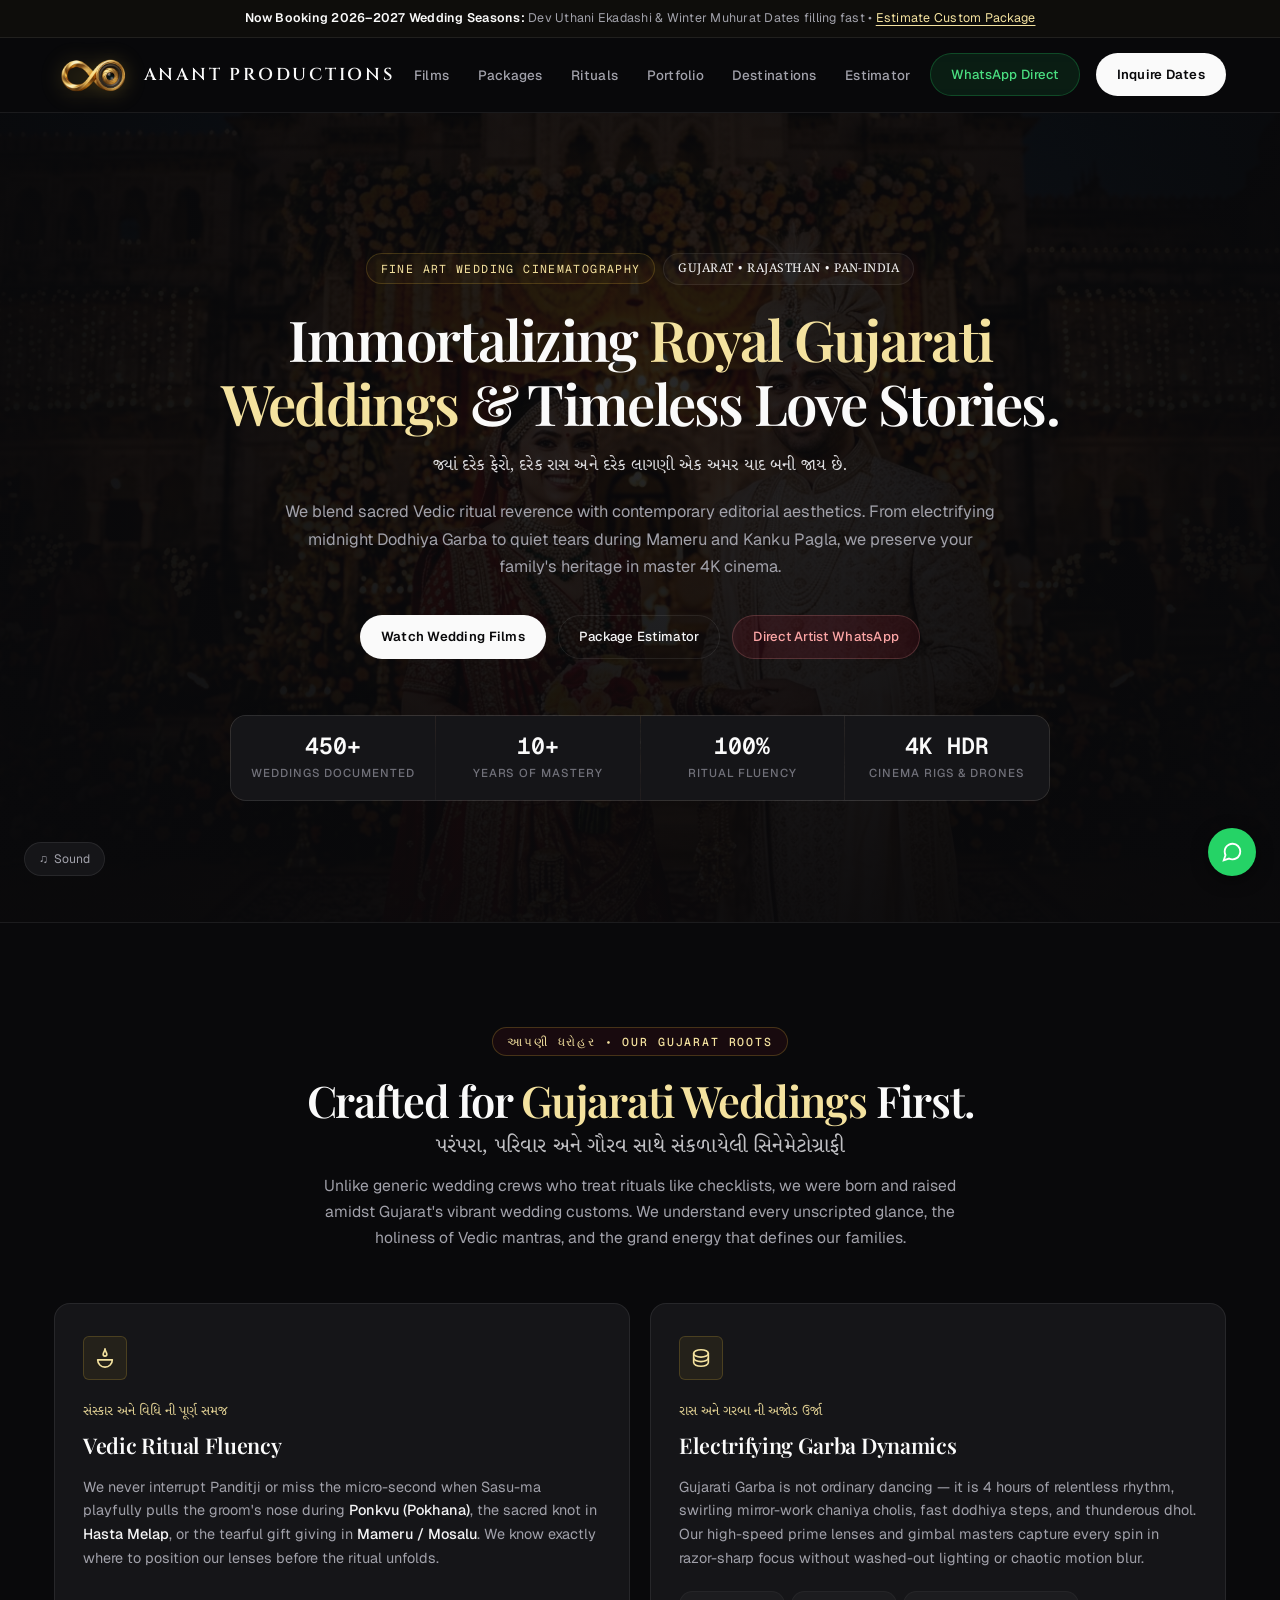
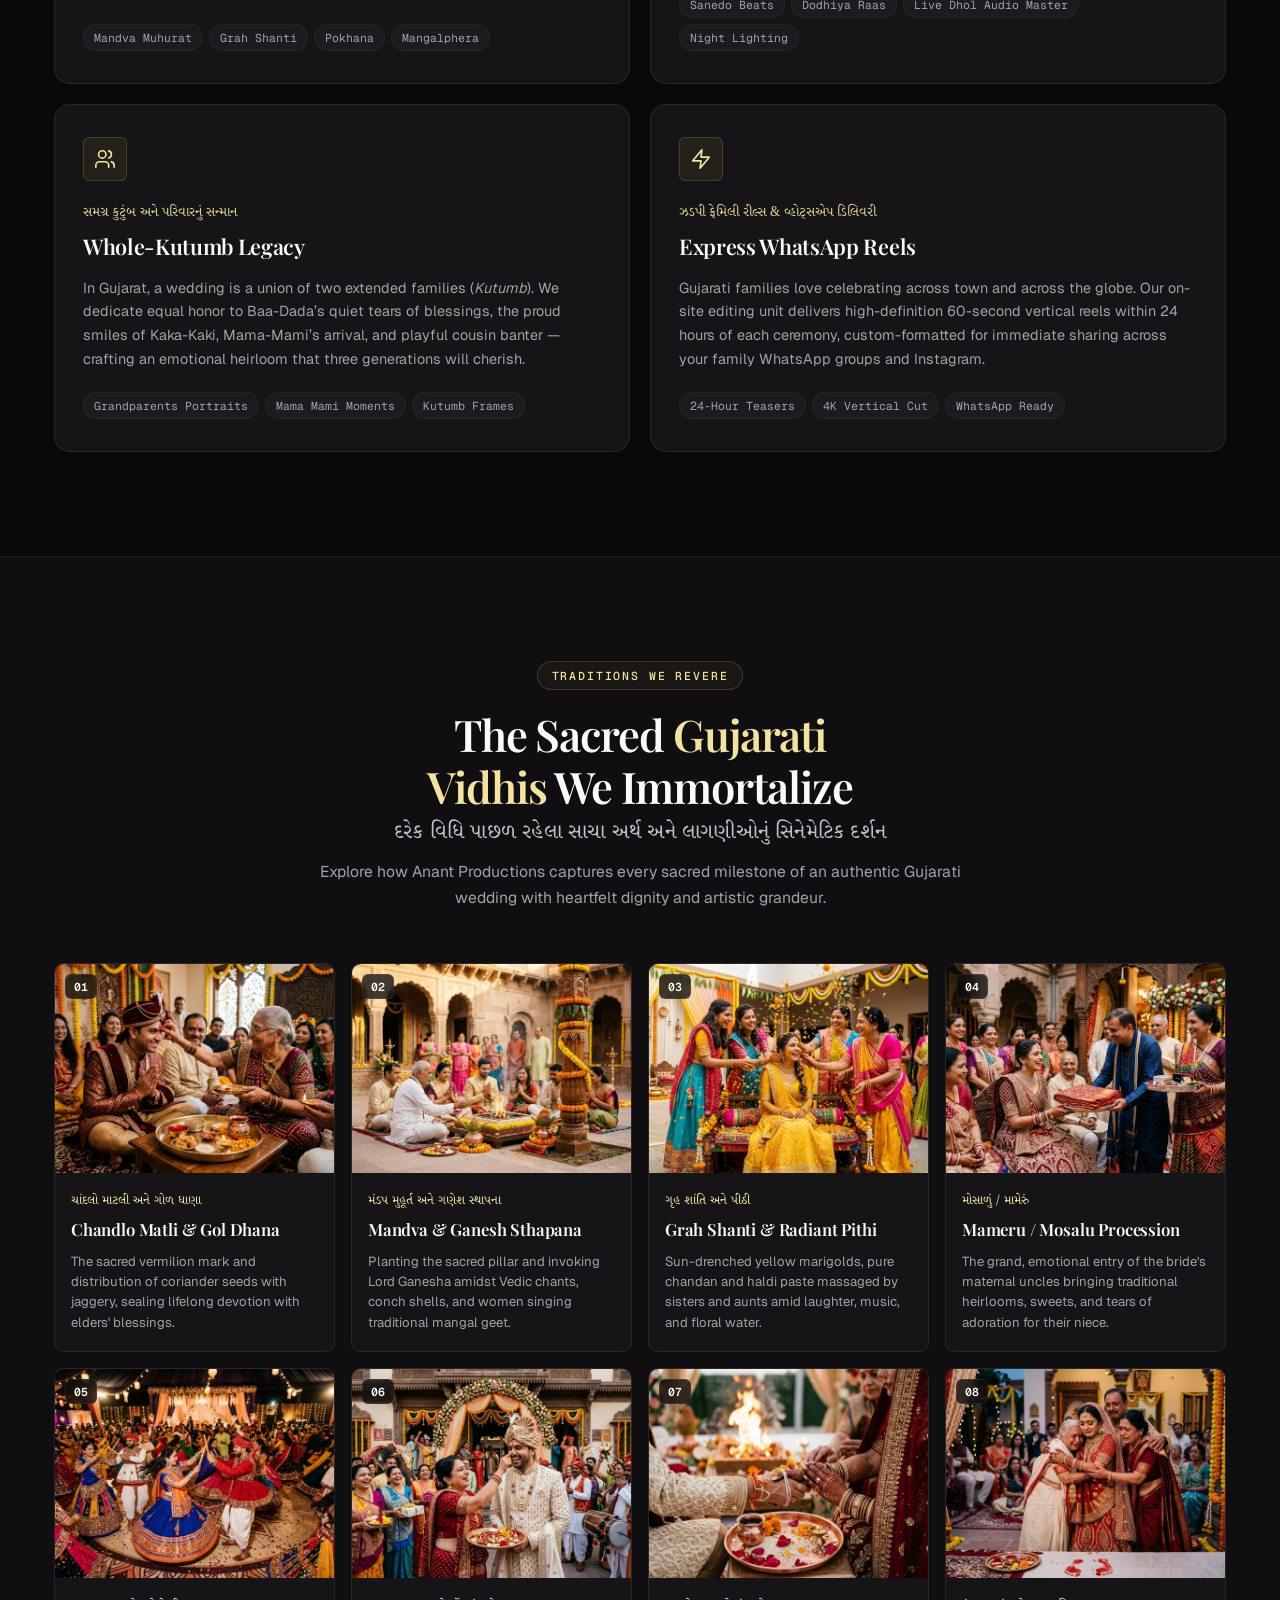
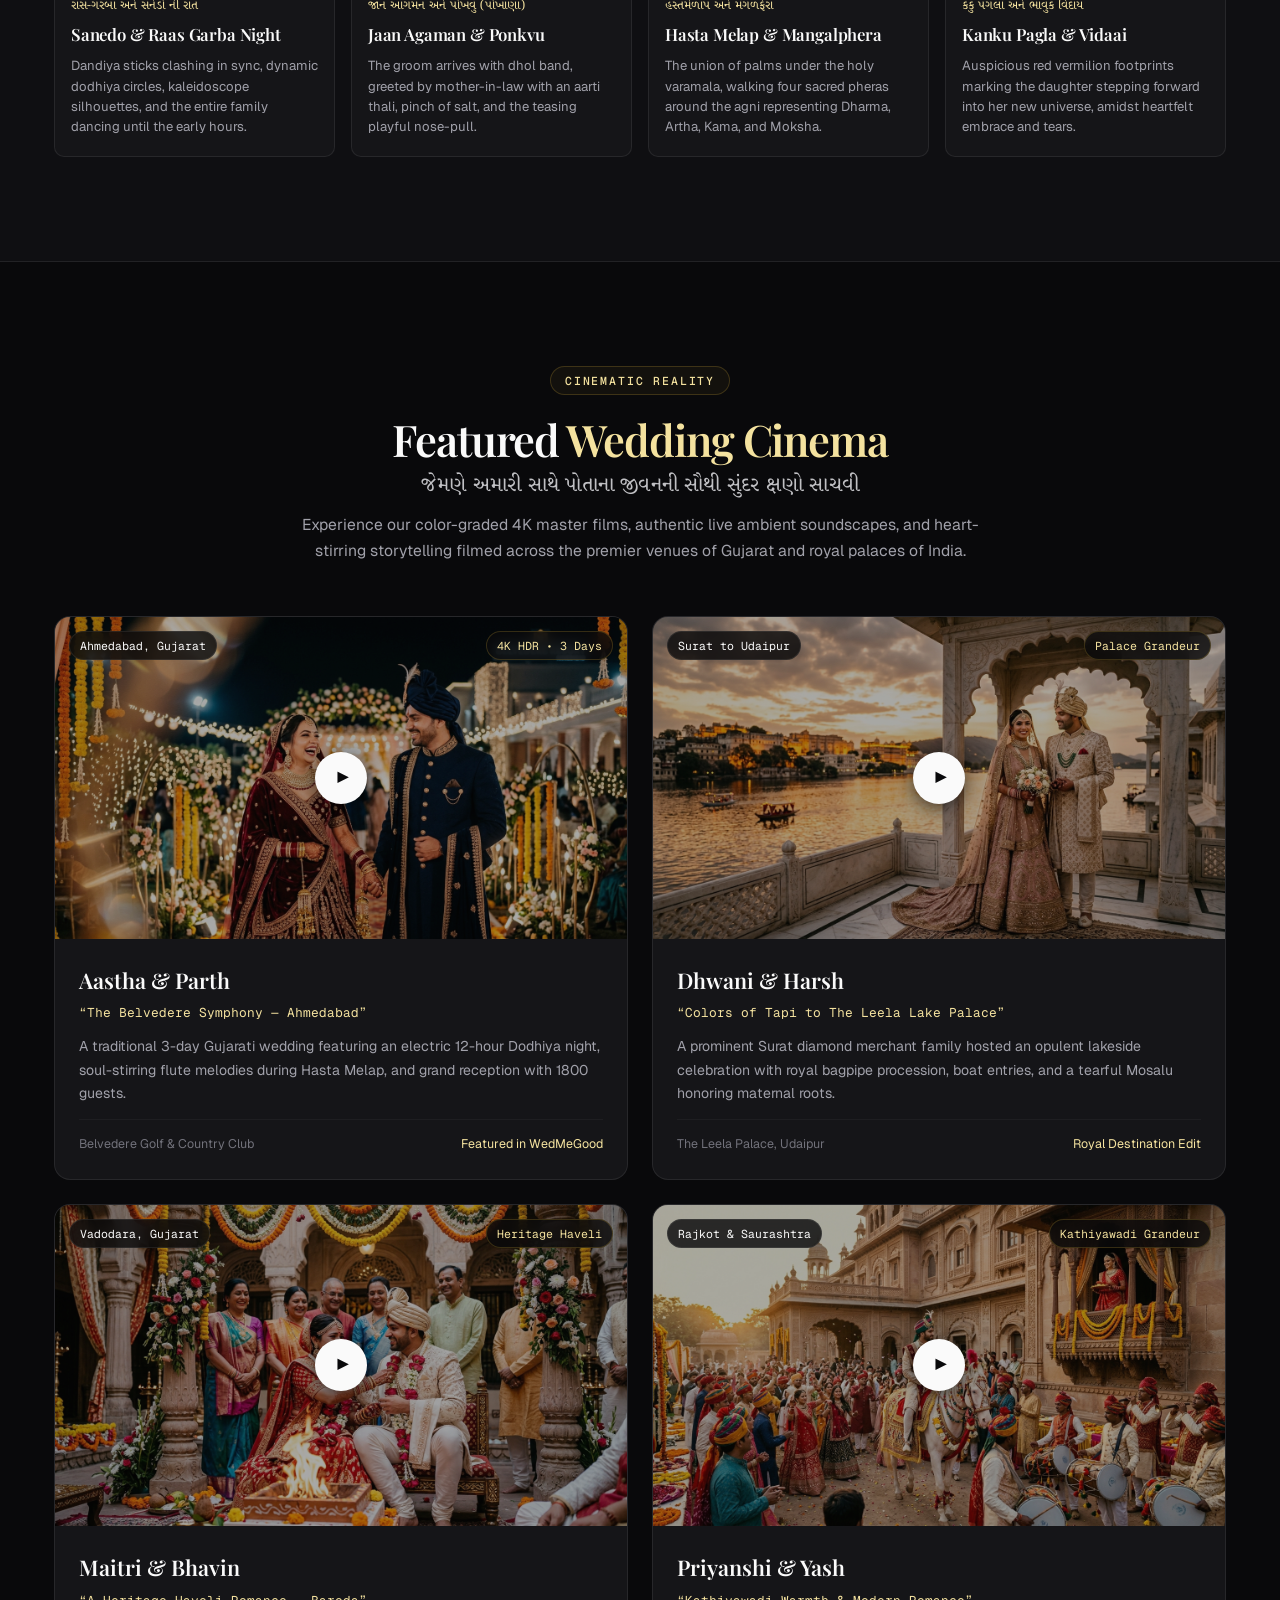
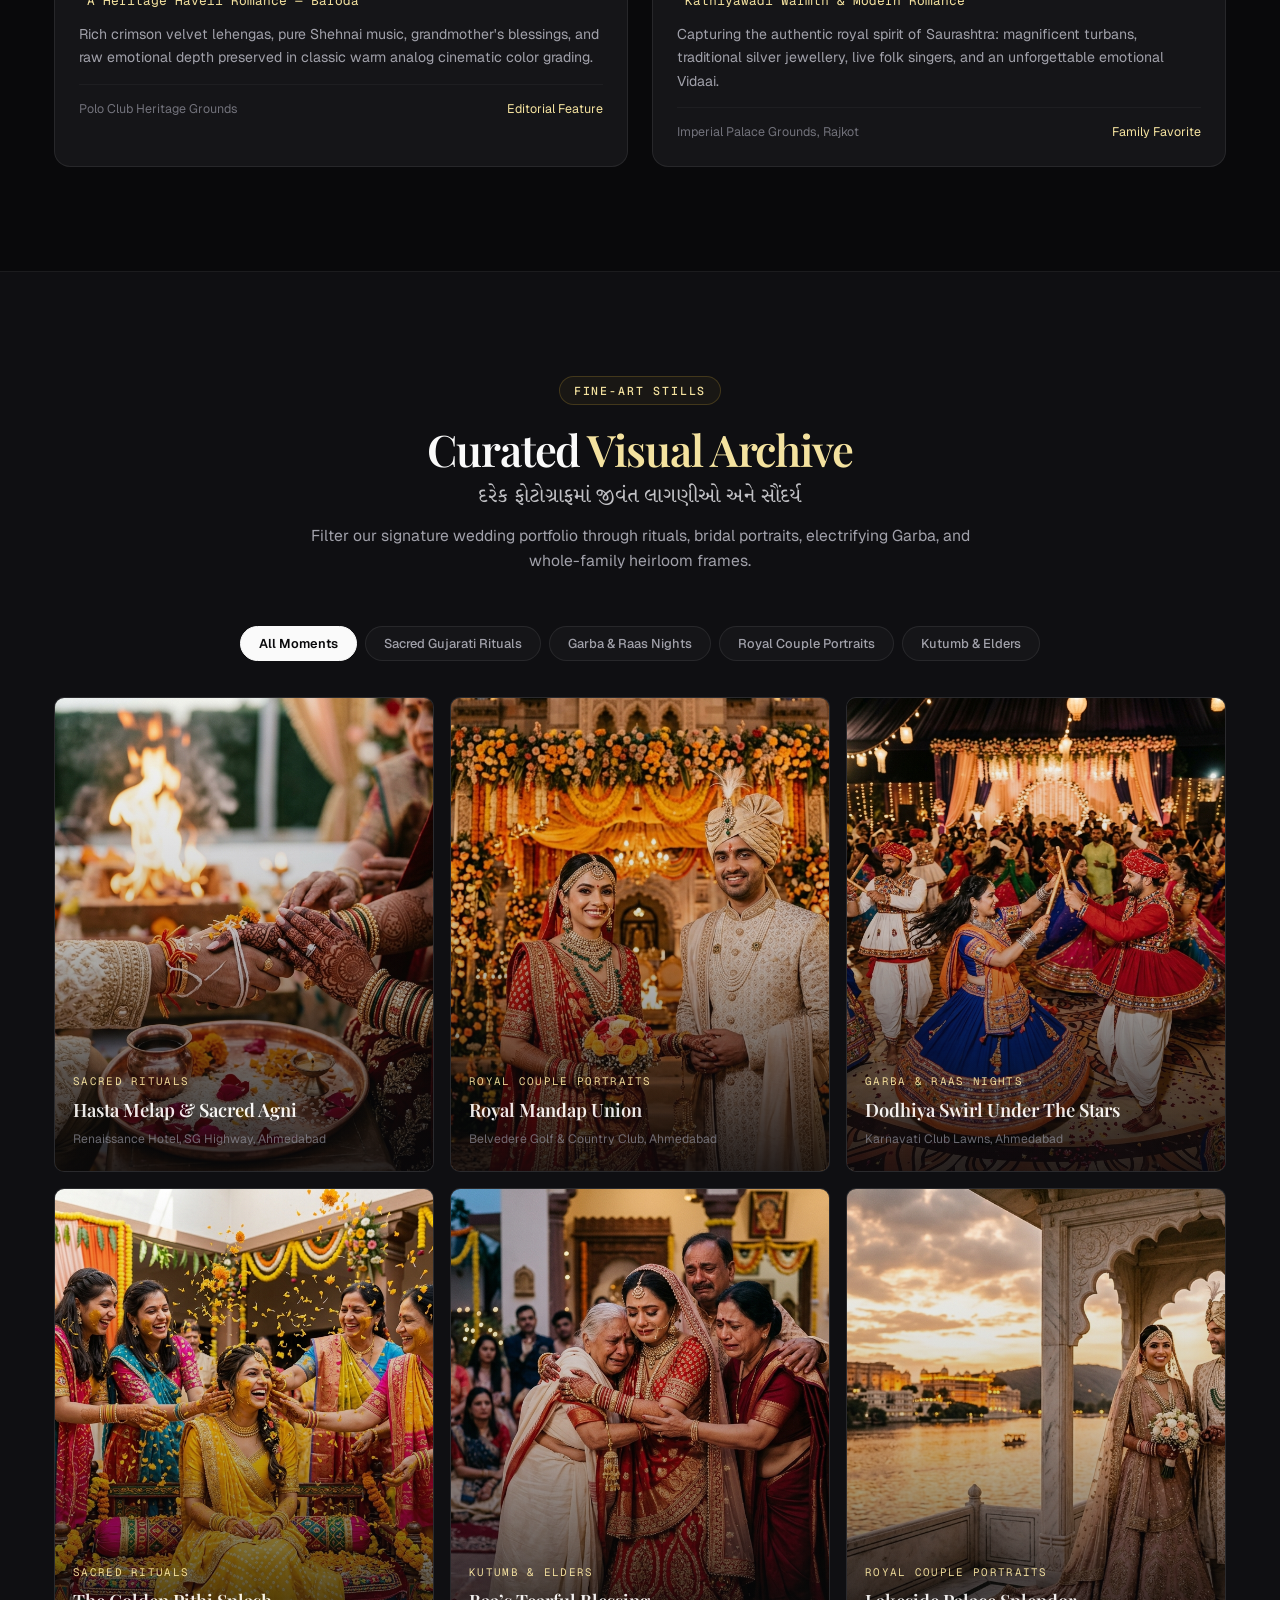
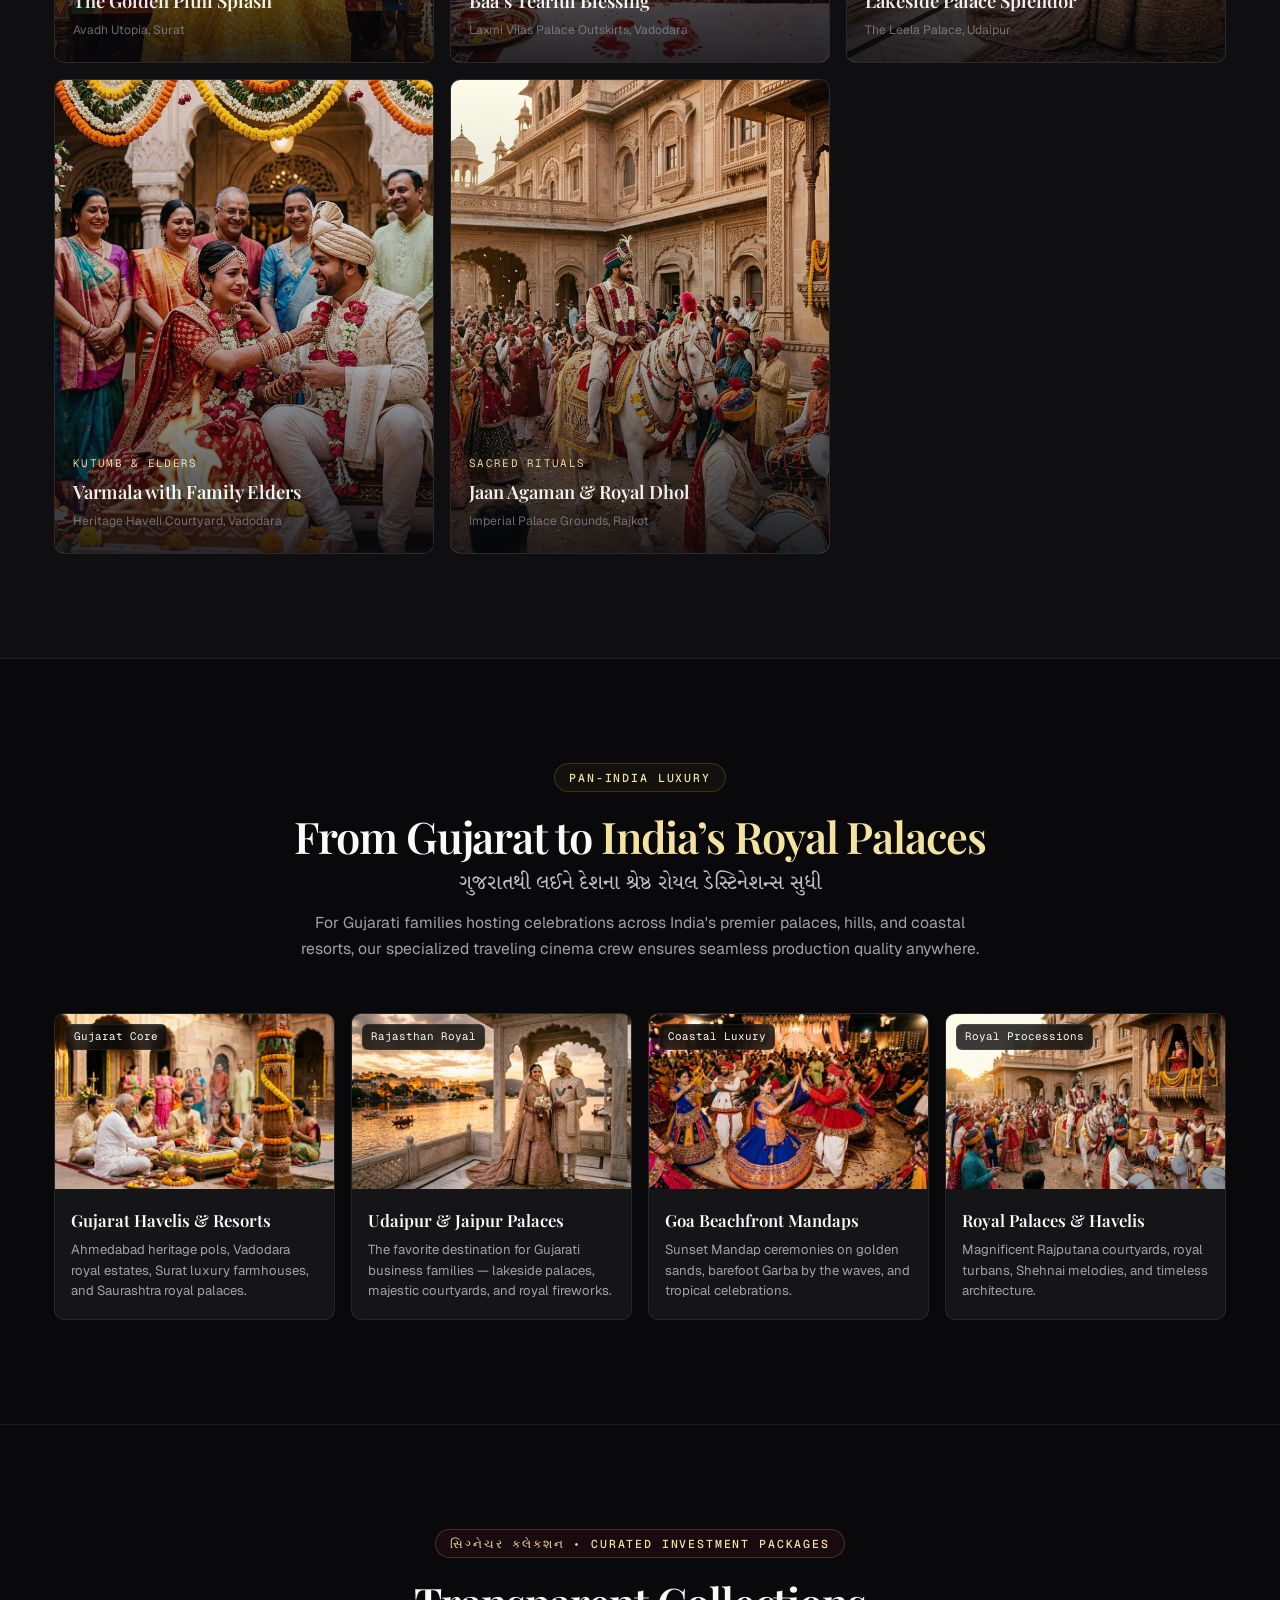
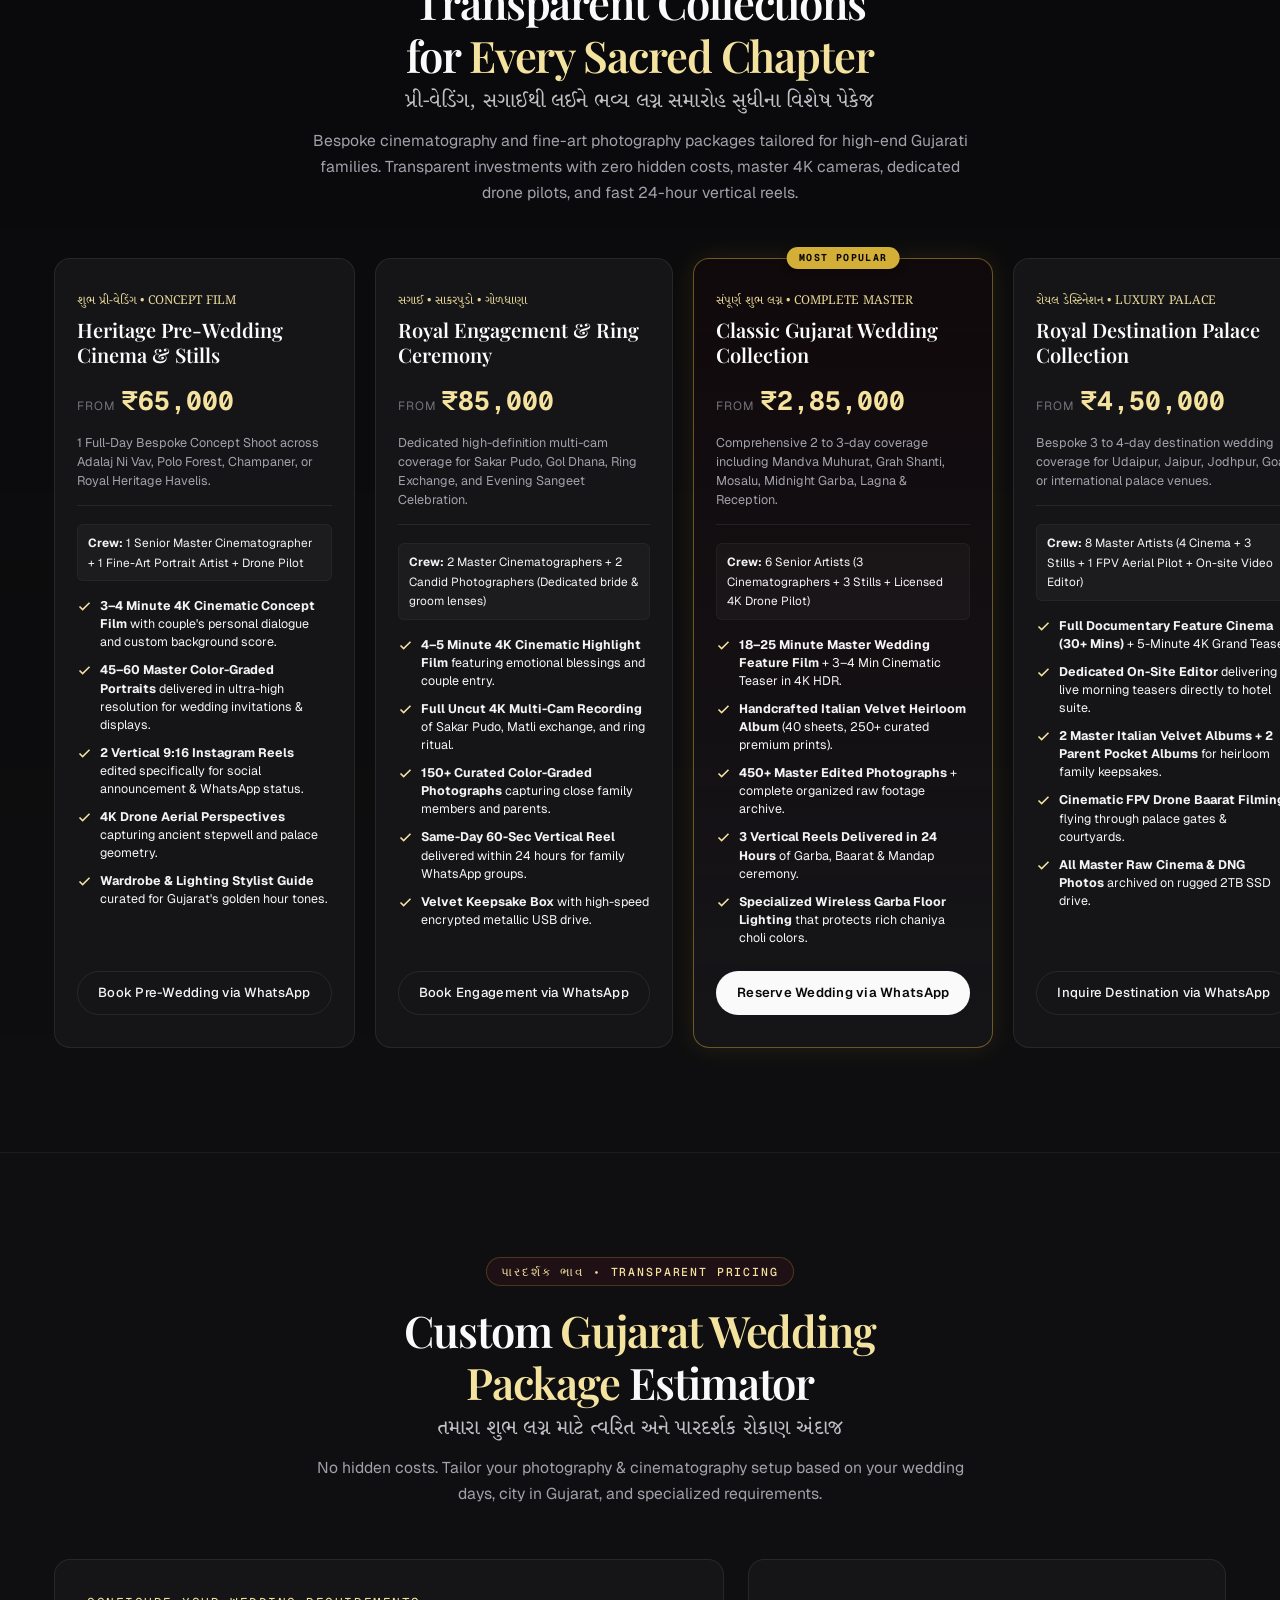
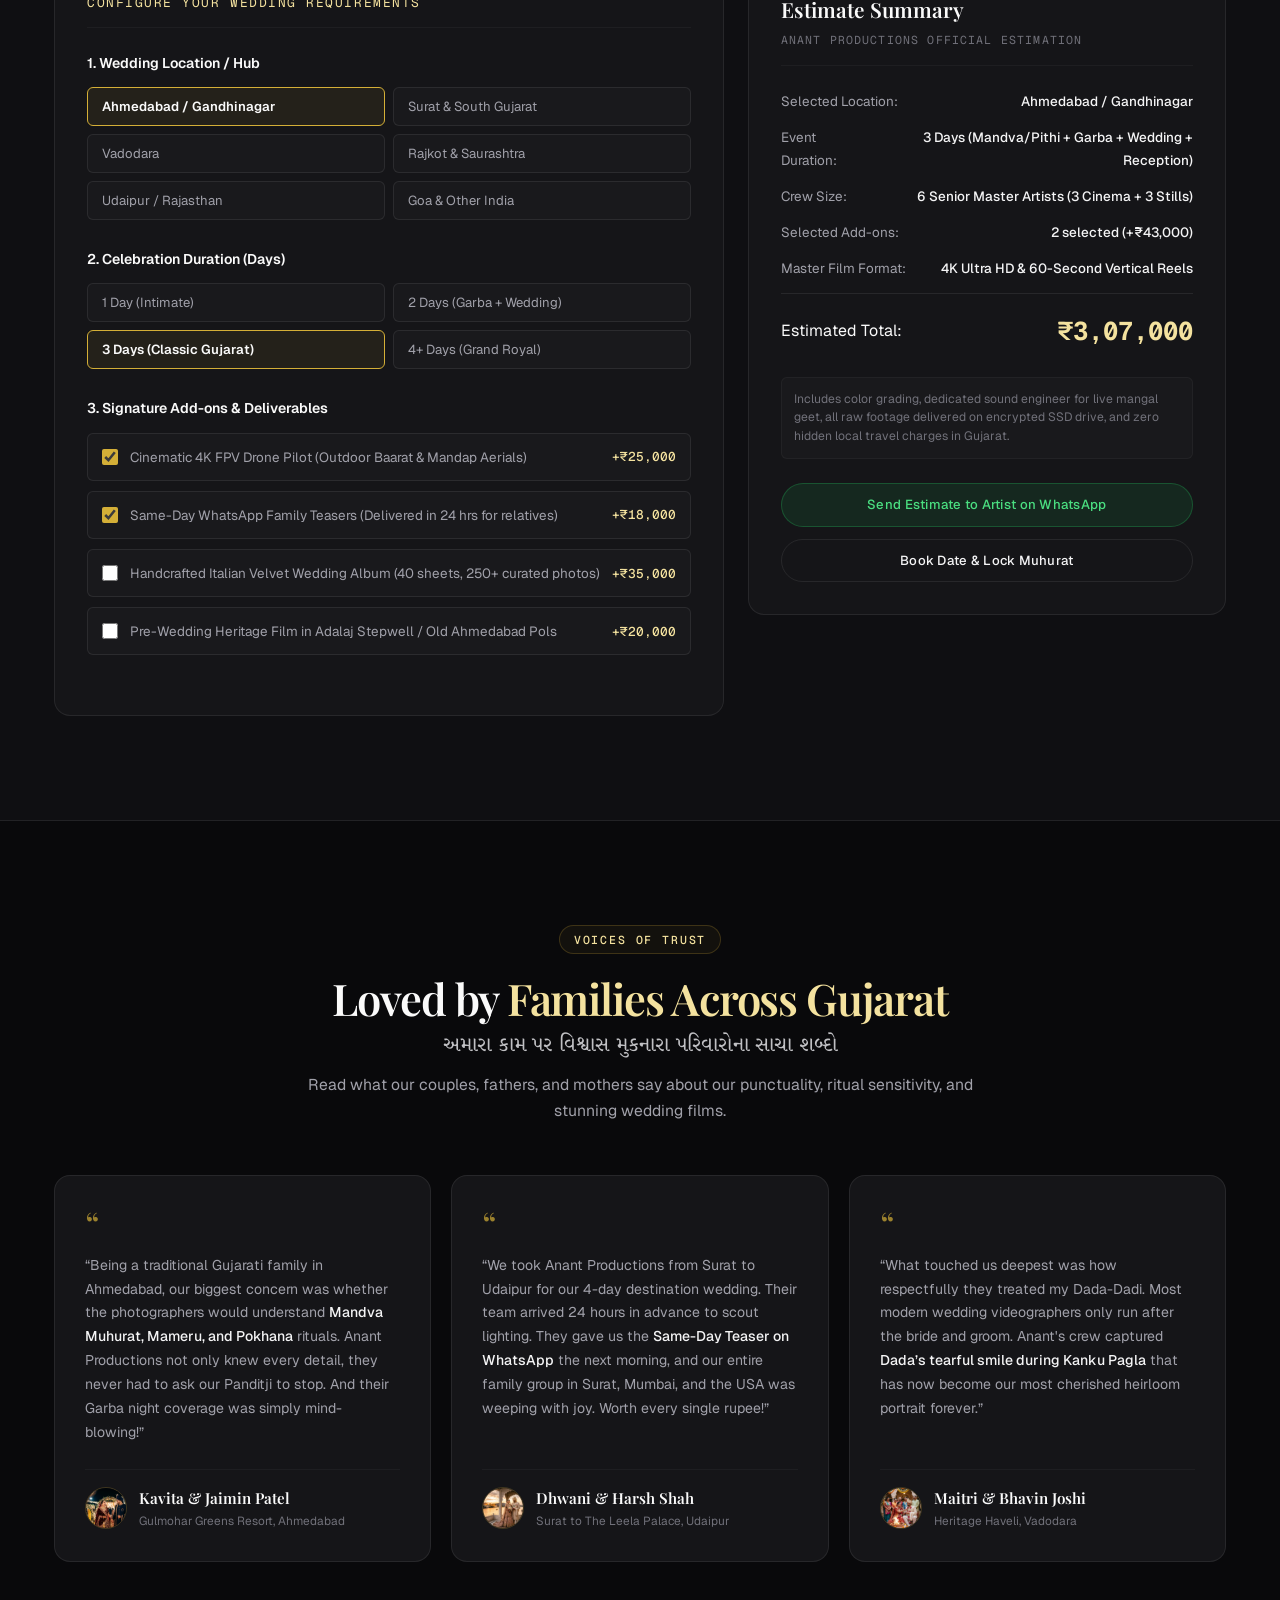
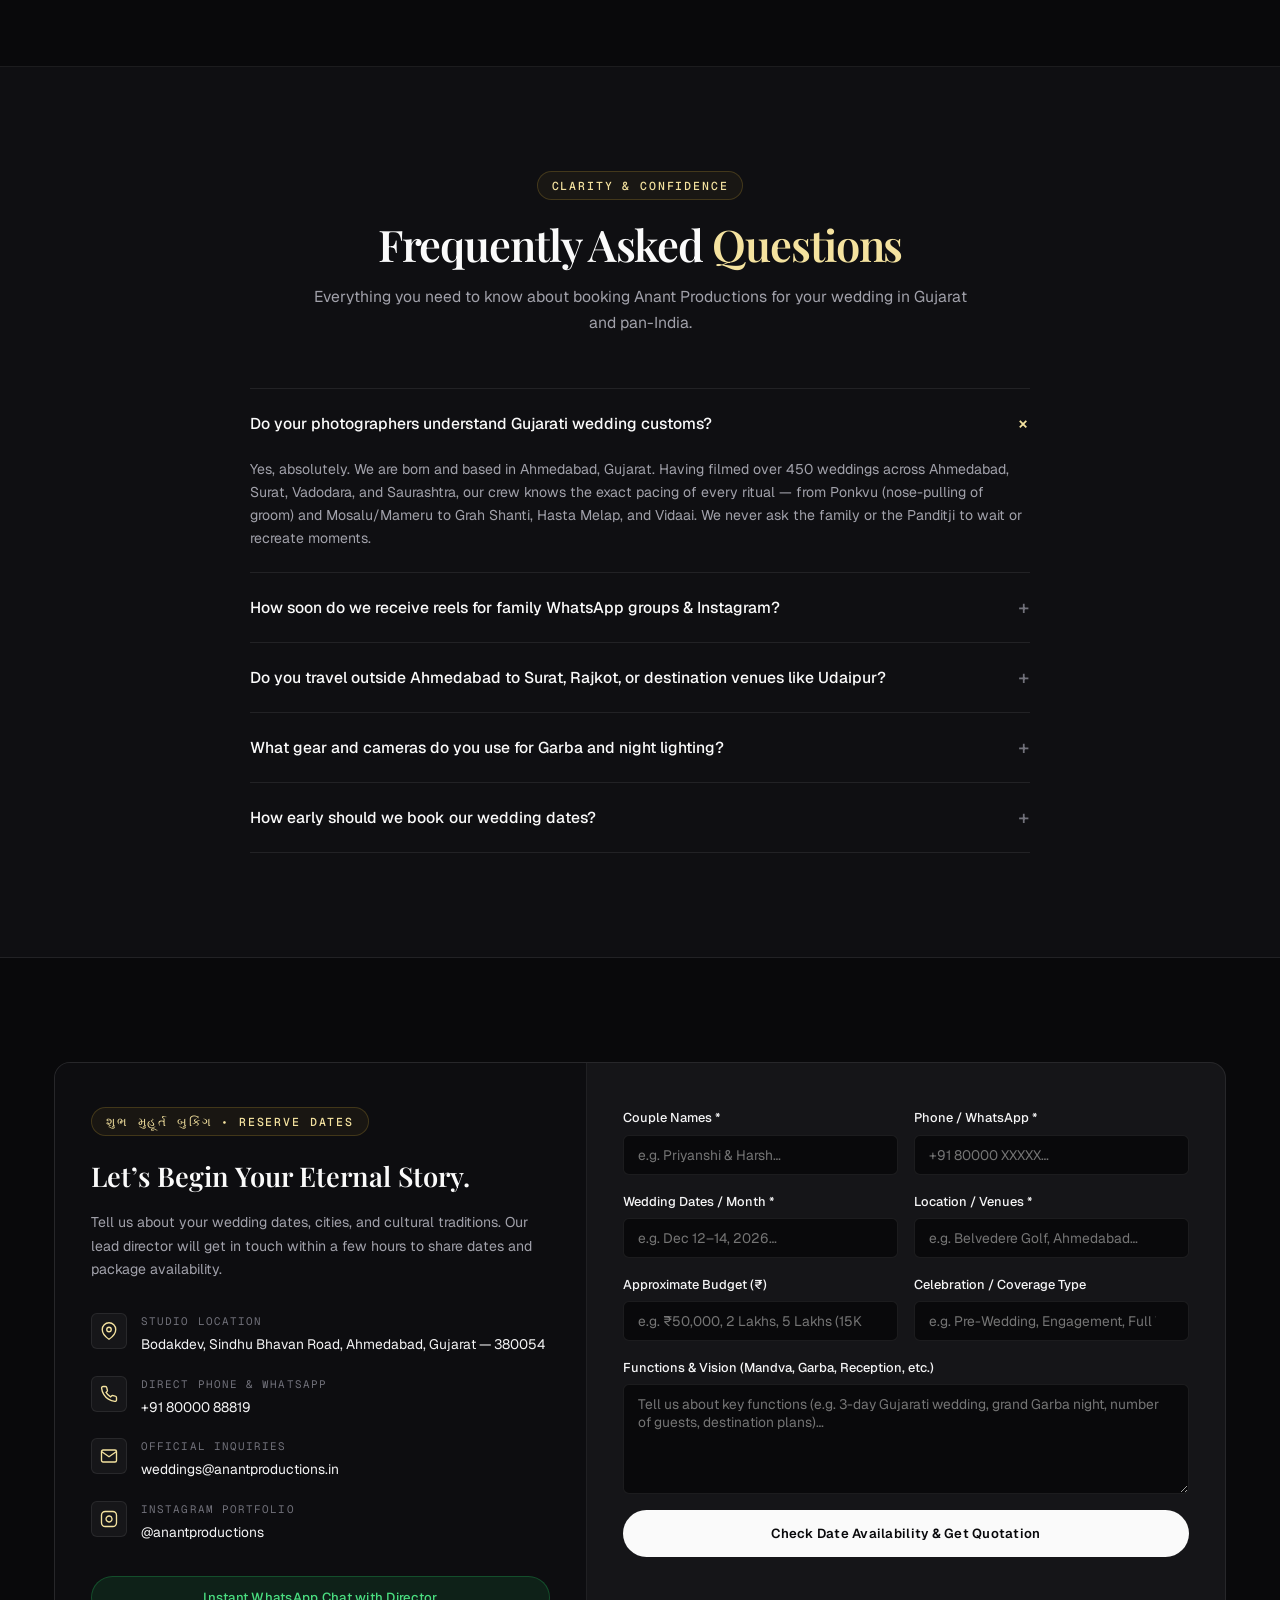
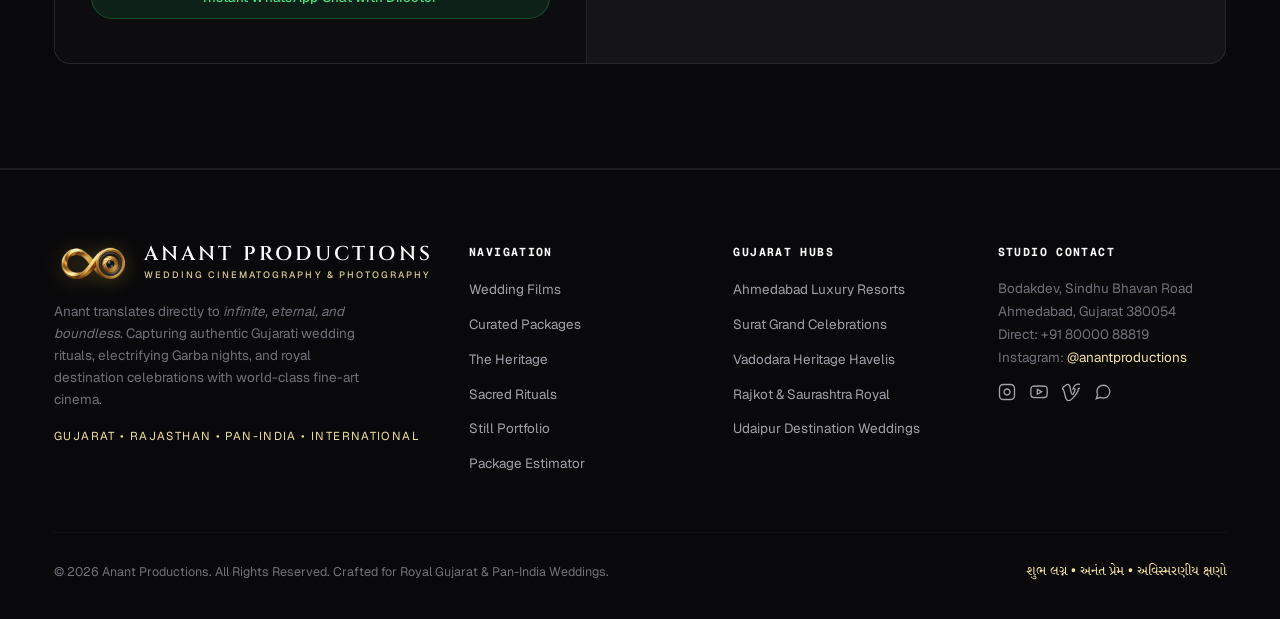
==== commit f3588bd4: "feat: implement luxury wedding cinematography and photography landing page with dynamic galleries an" ====
--- a/index.html
+++ b/index.html
@@ -3,85 +3,71 @@
 <head>
   <meta charset="UTF-8">
   <meta name="viewport" content="width=device-width, initial-scale=1.0">
-  <title>Anant Productions — Royal Gujarati Weddings & Luxury Cinematography | Ahmedabad</title>
-  <meta name="description" content="Ahmedabad's premier luxury wedding cinematography and fine-art photography studio. Documenting timeless Gujarati rituals, high-voltage Garba nights, and royal destination weddings across Gujarat & Pan-India.">
-  <meta name="keywords" content="Gujarati wedding photography, wedding cinematography Ahmedabad, royal wedding films Gujarat, Garba photography, Surat wedding photographer, Vadodara luxury weddings, Rajkot wedding films, Udaipur destination wedding">
+  <title>Anant Productions — Royal Gujarati Weddings &amp; Luxury Cinematography</title>
+  <meta name="description" content="Premier luxury wedding cinematography and fine-art photography studio documenting timeless Gujarati rituals, high-voltage Garba nights, and royal destination weddings across Gujarat &amp; Pan-India.">
+  <meta name="keywords" content="Gujarati wedding photography, luxury wedding cinematography, royal wedding films Gujarat, Garba photography, Surat luxury weddings, Vadodara heritage weddings, Rajkot wedding films, Udaipur destination wedding">
   
   <!-- Open Graph -->
-  <meta property="og:title" content="Anant Productions — Royal Gujarati Weddings & Fine-Art Cinematography">
-  <meta property="og:description" content="Capturing authentic Gujarati traditions and royal destination celebrations with world-class 4K cinematography. Based in Ahmedabad, documenting weddings across Gujarat & India.">
+  <meta property="og:title" content="Anant Productions — Royal Gujarati Weddings &amp; Fine-Art Cinematography">
+  <meta property="og:description" content="Capturing authentic Gujarati traditions and royal destination celebrations with world-class 4K cinematography across Gujarat &amp; India.">
   <meta property="og:type" content="website">
 
-  <!-- Google Fonts -->
+  <!-- Google Fonts: Geist, Geist Mono, Playfair Display, Cinzel, Noto Serif Gujarati -->
   <link rel="preconnect" href="https://fonts.googleapis.com">
   <link rel="preconnect" href="https://fonts.gstatic.com" crossorigin>
-  <link href="https://fonts.googleapis.com/css2?family=Cinzel:wght@500;600;700;800;900&family=Montserrat:wght@300;400;500;600;700&family=Playfair+Display:ital,wght@0,500;0,700;1,400;1,600&family=Noto+Serif+Gujarati:wght@400;600;700&display=swap" rel="stylesheet">
+  <link href="https://fonts.googleapis.com/css2?family=Cinzel:wght@500;600;700&family=Geist+Mono:wght@400;500;600&family=Geist:wght@300;400;500;600;700&family=Noto+Serif+Gujarati:wght@400;600;700&family=Playfair+Display:ital,wght@0,500;0,600;0,700;1,400;1,600&display=swap" rel="stylesheet">
+
+  <!-- Favicon & Touch Icon -->
+  <link rel="icon" type="image/jpeg" href="anant_logo.jpg">
+  <link rel="apple-touch-icon" href="anant_logo.jpg">
 
   <!-- Stylesheet -->
-  <link rel="stylesheet" href="css/style.css">
+  <link rel="stylesheet" href="css/style.css?v=6">
+  <style>
+    .nav-links { display: flex; align-items: center; gap: clamp(12px, 1.6vw, 22px); list-style: none; }
+    .nav-links li, .nav-link { white-space: nowrap !important; }
+    .nav-actions { gap: 16px !important; }
+    .nav-brand-img { height: 38px !important; width: auto !important; max-width: 84px !important; object-fit: contain !important; border: none !important; border-radius: 0 !important; box-shadow: none !important; }
+  </style>
 </head>
 <body>
 
+  <!-- Accessible Skip Link -->
+  <a href="#hero" class="skip-link">Skip to main content</a>
+
   <!-- Top Announcement Bar -->
   <div class="top-banner">
-    <span>✦ <strong>Now Booking 2026–2027 Wedding Seasons:</strong> Dev Uthani Ekadashi & Winter Muhurat Dates in Gujarat Filling Fast • <a href="#calculator">Calculate Custom Package</a> ✦</span>
+    <span><strong>Now Booking 2026–2027 Wedding Seasons:</strong> Dev Uthani Ekadashi &amp; Winter Muhurat Dates filling fast &bull; <a href="#calculator">Estimate Custom Package</a></span>
   </div>
 
   <!-- Main Navigation Header -->
   <header class="navbar">
     <div class="container nav-container">
       <a href="#hero" class="nav-brand" aria-label="Anant Productions Home">
-        <!-- SVG Emblem & Brand Name -->
-        <svg viewBox="0 0 160 90" fill="none" style="height: 48px; width: auto;" xmlns="http://www.w3.org/2000/svg">
-          <defs>
-            <linearGradient id="navGold" x1="0%" y1="0%" x2="100%" y2="100%">
-              <stop offset="0%" stop-color="#F5DF9E" />
-              <stop offset="50%" stop-color="#D4AF37" />
-              <stop offset="100%" stop-color="#AA821C" />
-            </linearGradient>
-          </defs>
-          <path d="M 80 45 C 62 23, 34 23, 20 37 C 6 51, 6 69, 20 83 C 34 97, 62 97, 80 75" 
-                transform="translate(0, -15)"
-                stroke="url(#navGold)" stroke-width="3.6" stroke-linecap="round" fill="none" />
-          <path d="M 80 75 C 98 97, 126 97, 140 83 C 154 69, 154 51, 140 37 C 126 23, 98 23, 80 45" 
-                transform="translate(0, -15)"
-                stroke="url(#navGold)" stroke-width="3.6" stroke-linecap="round" fill="none" />
-          <g transform="translate(110, 45)">
-            <circle cx="0" cy="0" r="16" stroke="url(#navGold)" stroke-width="1.6" stroke-dasharray="3 3" opacity="0.65" fill="none" />
-            <line x1="-12" y1="-5" x2="-4" y2="13" stroke="url(#navGold)" stroke-width="1.8" />
-            <line x1="-4" y1="13" x2="13" y2="7" stroke="url(#navGold)" stroke-width="1.8" />
-            <line x1="13" y1="7" x2="11" y2="-10" stroke="url(#navGold)" stroke-width="1.8" />
-            <line x1="11" y1="-10" x2="-6" y2="-12" stroke="url(#navGold)" stroke-width="1.8" />
-            <circle cx="0" cy="0" r="3.5" fill="url(#navGold)" />
-          </g>
-          <circle cx="80" cy="45" r="2.5" fill="url(#navGold)" />
-        </svg>
-
+        <img src="anant_logo.png" alt="Anant Productions Logo" class="nav-brand-img">
         <div class="nav-brand-text">
-          <span class="nav-brand-title">ANANT</span>
-          <span class="nav-brand-sub">PRODUCTIONS &bull; AHMEDABAD</span>
+          <span class="nav-brand-title">ANANT PRODUCTIONS</span>
         </div>
       </a>
 
-      <!-- Desktop Nav Links -->
-      <nav>
+      <!-- Desktop Nav Links (Concise single-word labels) -->
+      <nav aria-label="Main Navigation">
         <ul class="nav-links">
-          <li><a href="#films" class="nav-link">Wedding Films</a></li>
-          <li><a href="#gujarat-heritage" class="nav-link">The Gujarat Touch</a></li>
-          <li><a href="#rituals" class="nav-link">Sacred Rituals</a></li>
+          <li><a href="#films" class="nav-link">Films</a></li>
+          <li><a href="#packages" class="nav-link">Packages</a></li>
+          <li><a href="#rituals" class="nav-link">Rituals</a></li>
           <li><a href="#gallery" class="nav-link">Portfolio</a></li>
           <li><a href="#destinations" class="nav-link">Destinations</a></li>
-          <li><a href="#calculator" class="nav-link">Package Estimator</a></li>
-          <li><a href="#testimonials" class="nav-link">Stories</a></li>
+          <li><a href="#calculator" class="nav-link">Estimator</a></li>
         </ul>
       </nav>
 
       <!-- Desktop Nav Actions -->
       <div class="nav-actions">
-        <a href="https://wa.me/919879000000?text=Hello%20Anant%20Productions!%20We%20are%20planning%20our%20wedding%20and%20would%20love%20to%20check%20your%20availability." target="_blank" rel="noopener" class="btn btn-whatsapp" style="padding: 10px 18px; font-size: 0.78rem;">
-          💬 WhatsApp Us
+        <a href="https://wa.me/918000088819?text=Hello%20Anant%20Productions!%20We%20are%20planning%20our%20wedding%20and%20would%20love%20to%20check%20your%20availability." target="_blank" rel="noopener" class="btn btn-whatsapp">
+          WhatsApp Direct
         </a>
-        <a href="#contact" class="btn btn-gold" style="padding: 10px 20px; font-size: 0.78rem;">
+        <a href="#contact" class="btn btn-gold">
           Inquire Dates
         </a>
         <button class="mobile-menu-toggle" aria-label="Toggle navigation menu">
@@ -91,25 +77,31 @@
     </div>
   </header>
 
-  <!-- Mobile Drawer Menu (Hidden by default) -->
-  <div class="mobile-drawer" style="display: none; position: fixed; inset: 0; background: rgba(10,9,8,0.98); z-index: 999; padding: 40px 24px; flex-direction: column; justify-content: space-between;">
+  <!-- Mobile Drawer Menu -->
+  <div class="mobile-drawer" style="display: none; position: fixed; inset: 0; background: rgba(9,9,11,0.98); z-index: 999; padding: 40px 24px; flex-direction: column; justify-content: space-between;">
     <div>
       <div style="display: flex; justify-content: space-between; align-items: center; margin-bottom: 40px;">
-        <span style="font-family: var(--font-serif); font-size: 1.4rem; color: #FFF;">ANANT PRODUCTIONS</span>
-        <button class="mobile-drawer-close" style="background: none; border: none; color: var(--gold-primary); font-size: 2rem; cursor: pointer;">✕</button>
-      </div>
-      <ul style="list-style: none; display: flex; flex-direction: column; gap: 20px; font-size: 1.1rem; text-transform: uppercase;">
+        <div style="display: flex; align-items: center; gap: 12px;">
+          <img src="anant_logo.png" alt="Anant Productions Logo" class="nav-brand-img" style="height: 32px; width: auto;">
+          <div class="nav-brand-text">
+            <span class="nav-brand-title" style="font-size: 1.05rem;">ANANT PRODUCTIONS</span>
+          </div>
+        </div>
+        <button class="mobile-drawer-close" aria-label="Close navigation menu" style="background: none; border: none; color: var(--gold-light); font-size: 1.8rem; cursor: pointer;">✕</button>
+      </div>
+      <ul style="list-style: none; display: flex; flex-direction: column; gap: 20px; font-size: 1rem; text-transform: uppercase; font-family: var(--font-mono);">
         <li><a href="#films" onclick="document.querySelector('.mobile-drawer').classList.remove('active')">Wedding Films</a></li>
-        <li><a href="#gujarat-heritage" onclick="document.querySelector('.mobile-drawer').classList.remove('active')">The Gujarat Experience</a></li>
+        <li><a href="#packages" onclick="document.querySelector('.mobile-drawer').classList.remove('active')">Packages (Pre-Wedding &amp; Engagement)</a></li>
+        <li><a href="#gujarat-heritage" onclick="document.querySelector('.mobile-drawer').classList.remove('active')">The Heritage</a></li>
         <li><a href="#rituals" onclick="document.querySelector('.mobile-drawer').classList.remove('active')">Sacred Rituals (વિધિ)</a></li>
         <li><a href="#gallery" onclick="document.querySelector('.mobile-drawer').classList.remove('active')">Portfolio Gallery</a></li>
         <li><a href="#destinations" onclick="document.querySelector('.mobile-drawer').classList.remove('active')">Destination Weddings</a></li>
-        <li><a href="#calculator" onclick="document.querySelector('.mobile-drawer').classList.remove('active')">Investment Calculator</a></li>
+        <li><a href="#calculator" onclick="document.querySelector('.mobile-drawer').classList.remove('active')">Package Estimator</a></li>
         <li><a href="#contact" onclick="document.querySelector('.mobile-drawer').classList.remove('active')">Check Availability</a></li>
       </ul>
     </div>
     <div style="display: flex; flex-direction: column; gap: 12px;">
-      <a href="https://wa.me/919879000000" class="btn btn-whatsapp" style="width: 100%;">Chat on WhatsApp</a>
+      <a href="https://wa.me/918000088819" class="btn btn-whatsapp" style="width: 100%;">Chat on WhatsApp</a>
       <a href="#contact" class="btn btn-gold" style="width: 100%;">Book Consultation</a>
     </div>
   </div>
@@ -118,20 +110,20 @@
     <!-- HERO SECTION -->
     <section class="hero" id="hero">
       <div class="hero-bg-media">
-        <!-- High-res Royal Indian Wedding Master Visual -->
-        <img src="https://images.unsplash.com/photo-1583939003579-730e3918a45a?auto=format&fit=crop&w=1920&q=85" alt="Royal Gujarati Wedding Couple in Ahmedabad" class="hero-bg-img">
+        <!-- High-res Royal Gujarati Wedding Master Visual -->
+        <img src="images/hero-wedding.jpg" alt="Royal Gujarati Wedding Celebration" class="hero-bg-img" fetchpriority="high">
       </div>
       <div class="hero-overlay"></div>
 
       <div class="container">
         <div class="hero-content">
           <div class="hero-badge-wrap">
-            <span class="hero-badge">✦ Fine Art Wedding Cinematography</span>
-            <span class="hero-badge hero-badge-gujarat">અમદાવાદ • સુરત • વડોદરા • રાજકોટ</span>
+            <span class="hero-badge">Fine Art Wedding Cinematography</span>
+            <span class="hero-badge hero-badge-gujarat">GUJARAT • RAJASTHAN • PAN-INDIA</span>
           </div>
 
           <h1 class="hero-title">
-            Immortalizing <span class="highlight-gold">Royal Gujarati Weddings</span> & Timeless Love Stories.
+            Immortalizing <span class="highlight-gold">Royal Gujarati Weddings</span> &amp; Timeless Love Stories.
           </h1>
 
           <div class="hero-gujarati-phrase">
@@ -139,17 +131,17 @@
           </div>
 
           <p class="hero-desc">
-            Based in Ahmedabad, Gujarat, we blend traditional Vedic ritual reverence with high-fashion Vogue aesthetics. From electrifying midnight Dodhiya Garba to intimate tears during Mameru and Kanku Pagla, we preserve your family's legacy in breathtaking 4K cinema.
+            We blend sacred Vedic ritual reverence with contemporary editorial aesthetics. From electrifying midnight Dodhiya Garba to quiet tears during Mameru and Kanku Pagla, we preserve your family's heritage in master 4K cinema.
           </p>
 
           <div class="hero-actions">
             <a href="#films" class="btn btn-gold">
-              ▶ Watch Wedding Films
+              Watch Wedding Films
             </a>
             <a href="#calculator" class="btn btn-outline-gold">
-              ✦ Custom Gujarat Package Estimator
+              Package Estimator
             </a>
-            <a href="https://wa.me/919879000000?text=Namaste!%20We%20would%20like%20to%20discuss%20our%20wedding%20cinematography%20with%20Anant%20Productions." target="_blank" rel="noopener" class="btn btn-crimson">
+            <a href="https://wa.me/918000088819?text=Namaste!%20We%20would%20like%20to%20discuss%20our%20wedding%20cinematography%20with%20Anant%20Productions." target="_blank" rel="noopener" class="btn btn-crimson">
               Direct Artist WhatsApp
             </a>
           </div>
@@ -170,7 +162,7 @@
             </div>
             <div class="stat-item">
               <span class="stat-num">4K HDR</span>
-              <span class="stat-label">Cinema Rig & FPV Drones</span>
+              <span class="stat-label">Cinema Rigs &amp; Drones</span>
             </div>
           </div>
         </div>
@@ -181,7 +173,7 @@
     <section class="gujarat-heritage-section" id="gujarat-heritage">
       <div class="container">
         <div class="section-header">
-          <div class="section-tag gujarati-accent">આપણી ધરોહર • OUR GUJARAT ROOTS</div>
+          <div class="section-tag gujarati-accent">આપણી ધરોહર &bull; OUR GUJARAT ROOTS</div>
           <h2 class="section-title">
             Crafted for <span class="gold-text">Gujarati Weddings</span> First.
             <span class="gujarati-quote">પરંપરા, પરિવાર અને ગૌરવ સાથે સંકળાયેલી સિનેમેટોગ્રાફી</span>
@@ -194,7 +186,13 @@
         <div class="gujarat-grid">
           <!-- Pillar 1 -->
           <div class="heritage-card">
-            <div class="heritage-icon-wrap">🪔</div>
+            <div class="heritage-icon-wrap" aria-hidden="true">
+              <!-- Diya SVG -->
+              <svg width="22" height="22" viewBox="0 0 24 24" fill="none" stroke="currentColor" stroke-width="1.8" stroke-linecap="round" stroke-linejoin="round">
+                <path d="M12 2c0 2.5-2 4-2 6a2 2 0 0 0 4 0c0-2-2-3.5-2-6z"/>
+                <path d="M4 14c0 4.418 3.582 8 8 8s8-3.582 8-8H4z"/>
+              </svg>
+            </div>
             <div class="heritage-card-gujarati-title">સંસ્કાર અને વિધિ ની પૂર્ણ સમજ</div>
             <h3 class="heritage-card-title">Vedic Ritual Fluency</h3>
             <p class="heritage-card-desc">
@@ -210,11 +208,18 @@
 
           <!-- Pillar 2 -->
           <div class="heritage-card">
-            <div class="heritage-icon-wrap">🥁</div>
+            <div class="heritage-icon-wrap" aria-hidden="true">
+              <!-- Dhol / Rhythm Wave SVG -->
+              <svg width="22" height="22" viewBox="0 0 24 24" fill="none" stroke="currentColor" stroke-width="1.8" stroke-linecap="round" stroke-linejoin="round">
+                <ellipse cx="12" cy="7" rx="8" ry="4"/>
+                <path d="M4 7v10c0 2.21 3.58 4 8 4s8-1.79 8-4V7"/>
+                <path d="M4 12c0 2.21 3.58 4 8 4s8-1.79 8-4"/>
+              </svg>
+            </div>
             <div class="heritage-card-gujarati-title">રાસ અને ગરબા ની અજોડ ઉર્જા</div>
             <h3 class="heritage-card-title">Electrifying Garba Dynamics</h3>
             <p class="heritage-card-desc">
-              Gujarati Garba is not ordinary dancing — it is 4 hours of relentless rhythm, swirling mirror-work chaniya cholis, fast dodhiya steps, and thunderous dhol. Our high-speed prime lenses and gimbal masters capture every spin in razor-sharp focus without washed-out lighting or chaotic motion blur.
+              Gujarati Garba is not ordinary dancing &mdash; it is 4 hours of relentless rhythm, swirling mirror-work chaniya cholis, fast dodhiya steps, and thunderous dhol. Our high-speed prime lenses and gimbal masters capture every spin in razor-sharp focus without washed-out lighting or chaotic motion blur.
             </p>
             <div class="heritage-tags">
               <span class="heritage-tag-pill">Sanedo Beats</span>
@@ -226,11 +231,19 @@
 
           <!-- Pillar 3 -->
           <div class="heritage-card">
-            <div class="heritage-icon-wrap">👨‍👩‍👦‍👦</div>
+            <div class="heritage-icon-wrap" aria-hidden="true">
+              <!-- Kutumb / Extended Family SVG -->
+              <svg width="22" height="22" viewBox="0 0 24 24" fill="none" stroke="currentColor" stroke-width="1.8" stroke-linecap="round" stroke-linejoin="round">
+                <path d="M16 21v-2a4 4 0 0 0-4-4H6a4 4 0 0 0-4 4v2"/>
+                <circle cx="9" cy="7" r="4"/>
+                <path d="M22 21v-2a4 4 0 0 0-3-3.87"/>
+                <path d="M16 3.13a4 4 0 0 1 0 7.75"/>
+              </svg>
+            </div>
             <div class="heritage-card-gujarati-title">સમગ્ર કુટુંબ અને પરિવારનું સન્માન</div>
             <h3 class="heritage-card-title">Whole-Kutumb Legacy</h3>
             <p class="heritage-card-desc">
-              In Gujarat, a wedding is a union of two extended families (<em>Kutumb</em>). We dedicate equal honor to Baa-Dada’s quiet tears of blessings, the proud smiles of Kaka-Kaki, Mama-Mami’s arrival, and playful cousin banter — crafting an emotional heirloom that three generations will cherish.
+              In Gujarat, a wedding is a union of two extended families (<em>Kutumb</em>). We dedicate equal honor to Baa-Dada’s quiet tears of blessings, the proud smiles of Kaka-Kaki, Mama-Mami’s arrival, and playful cousin banter &mdash; crafting an emotional heirloom that three generations will cherish.
             </p>
             <div class="heritage-tags">
               <span class="heritage-tag-pill">Grandparents Portraits</span>
@@ -241,8 +254,13 @@
 
           <!-- Pillar 4 -->
           <div class="heritage-card">
-            <div class="heritage-icon-wrap">⚡</div>
-            <div class="heritage-card-gujarati-title">ઝડપી ફેમિલી રીલ્સ & વ્હોટ્સએપ ડિલિવરી</div>
+            <div class="heritage-icon-wrap" aria-hidden="true">
+              <!-- Express Reels / Fast Delivery SVG -->
+              <svg width="22" height="22" viewBox="0 0 24 24" fill="none" stroke="currentColor" stroke-width="1.8" stroke-linecap="round" stroke-linejoin="round">
+                <polygon points="13 2 3 14 12 14 11 22 21 10 12 10 13 2"/>
+              </svg>
+            </div>
+            <div class="heritage-card-gujarati-title">ઝડપી ફેમિલી રીલ્સ &amp; વ્હોટ્સએપ ડિલિવરી</div>
             <h3 class="heritage-card-title">Express WhatsApp Reels</h3>
             <p class="heritage-card-desc">
               Gujarati families love celebrating across town and across the globe. Our on-site editing unit delivers high-definition 60-second vertical reels within 24 hours of each ceremony, custom-formatted for immediate sharing across your family WhatsApp groups and Instagram.
@@ -276,12 +294,12 @@
           <div class="ritual-item">
             <div class="ritual-img-wrap">
               <span class="ritual-number">01</span>
-              <img src="https://images.unsplash.com/photo-1532712938310-34cb3982ef74?auto=format&fit=crop&w=700&q=80" alt="Chandlo Matli and Gol Dhana Sagai" class="ritual-img">
+              <img src="images/rituals/ritual-01-chandlo.jpg" alt="Chandlo Matli and Gol Dhana ceremony with auspicious red vermilion and jaggery" class="ritual-img" loading="lazy">
             </div>
             <div class="ritual-content">
               <span class="ritual-gujarati-name">ચાંદલો માટલી અને ગોળ ધાણા</span>
-              <h3 class="ritual-title">Chandlo Matli & Gol Dhana</h3>
-              <p class="ritual-desc">The sacred red vermilion mark and distribution of coriander seeds with jaggery, sealing lifelong devotion with elders' blessings.</p>
+              <h3 class="ritual-title">Chandlo Matli &amp; Gol Dhana</h3>
+              <p class="ritual-desc">The sacred vermilion mark and distribution of coriander seeds with jaggery, sealing lifelong devotion with elders' blessings.</p>
             </div>
           </div>
 
@@ -289,12 +307,12 @@
           <div class="ritual-item">
             <div class="ritual-img-wrap">
               <span class="ritual-number">02</span>
-              <img src="https://images.unsplash.com/photo-1544077960-604201fe74bc?auto=format&fit=crop&w=700&q=80" alt="Mandva Muhurat and Ganesh Sthapana" class="ritual-img">
+              <img src="images/rituals/ritual-02-mandva.jpg" alt="Mandva Muhurat and Ganesh Sthapana with Vedic agni and marigolds" class="ritual-img" loading="lazy">
             </div>
             <div class="ritual-content">
               <span class="ritual-gujarati-name">મંડપ મુહૂર્ત અને ગણેશ સ્થાપના</span>
-              <h3 class="ritual-title">Mandva & Ganesh Sthapana</h3>
-              <p class="ritual-desc">Planting the sacred wooden pillar and invoking Lord Ganesha amidst Vedic chants, conch shells, and women singing traditional mangal geet.</p>
+              <h3 class="ritual-title">Mandva &amp; Ganesh Sthapana</h3>
+              <p class="ritual-desc">Planting the sacred pillar and invoking Lord Ganesha amidst Vedic chants, conch shells, and women singing traditional mangal geet.</p>
             </div>
           </div>
 
@@ -302,12 +320,12 @@
           <div class="ritual-item">
             <div class="ritual-img-wrap">
               <span class="ritual-number">03</span>
-              <img src="https://images.unsplash.com/photo-1606216794074-735e91aa2c92?auto=format&fit=crop&w=700&q=80" alt="Grah Shanti and Pithi Turmeric" class="ritual-img">
+              <img src="images/rituals/ritual-03-pithi.jpg" alt="Grah Shanti and Pithi Turmeric ceremony with marigold petals" class="ritual-img" loading="lazy">
             </div>
             <div class="ritual-content">
               <span class="ritual-gujarati-name">ગૃહ શાંતિ અને પીઠી</span>
-              <h3 class="ritual-title">Grah Shanti & Radiant Pithi</h3>
-              <p class="ritual-desc">Sun-drenched yellow marigolds, pure organic chandan and haldi paste massaged by sisters and aunts amid laughter, music, and splashing floral water.</p>
+              <h3 class="ritual-title">Grah Shanti &amp; Radiant Pithi</h3>
+              <p class="ritual-desc">Sun-drenched yellow marigolds, pure chandan and haldi paste massaged by sisters and aunts amid laughter, music, and floral water.</p>
             </div>
           </div>
 
@@ -315,12 +333,12 @@
           <div class="ritual-item">
             <div class="ritual-img-wrap">
               <span class="ritual-number">04</span>
-              <img src="https://images.unsplash.com/photo-1610030469983-98e550d6193c?auto=format&fit=crop&w=700&q=80" alt="Mosalu Mameru Procession" class="ritual-img">
+              <img src="images/rituals/ritual-04-mameru.jpg" alt="Mosalu Mameru Procession with traditional Patola silk saree" class="ritual-img" loading="lazy">
             </div>
             <div class="ritual-content">
               <span class="ritual-gujarati-name">મોસાળું / મામેરું</span>
               <h3 class="ritual-title">Mameru / Mosalu Procession</h3>
-              <p class="ritual-desc">The grand, emotional entry of the bride's maternal uncles bringing heirlooms, silver coin trays, and tears of adoration for their niece.</p>
+              <p class="ritual-desc">The grand, emotional entry of the bride's maternal uncles bringing traditional heirlooms, sweets, and tears of adoration for their niece.</p>
             </div>
           </div>
 
@@ -328,11 +346,11 @@
           <div class="ritual-item">
             <div class="ritual-img-wrap">
               <span class="ritual-number">05</span>
-              <img src="https://images.unsplash.com/photo-1465495976277-4387d4b0b4c6?auto=format&fit=crop&w=700&q=80" alt="Sanedo and Raas Garba Night" class="ritual-img">
+              <img src="images/rituals/ritual-05-garba.jpg" alt="Sanedo and Raas Garba Night with mirror-work chaniya cholis and dandiya" class="ritual-img" loading="lazy">
             </div>
             <div class="ritual-content">
               <span class="ritual-gujarati-name">રાસ-ગરબા અને સનેડો ની રાત</span>
-              <h3 class="ritual-title">Sanedo & Raas Garba Night</h3>
+              <h3 class="ritual-title">Sanedo &amp; Raas Garba Night</h3>
               <p class="ritual-desc">Dandiya sticks clashing in sync, dynamic dodhiya circles, kaleidoscope silhouettes, and the entire family dancing until the early hours.</p>
             </div>
           </div>
@@ -341,12 +359,12 @@
           <div class="ritual-item">
             <div class="ritual-img-wrap">
               <span class="ritual-number">06</span>
-              <img src="https://images.unsplash.com/photo-1519741497674-611481863552?auto=format&fit=crop&w=700&q=80" alt="Jaan Agaman and Ponkvu Pokhana" class="ritual-img">
+              <img src="images/rituals/ritual-06-jaan.jpg" alt="Jaan Agaman and Ponkvu nose pulling custom with aarti thali" class="ritual-img" loading="lazy">
             </div>
             <div class="ritual-content">
               <span class="ritual-gujarati-name">જાન આગમન અને પોંખવું (પોખાણા)</span>
-              <h3 class="ritual-title">Jaan Agaman & Ponkvu</h3>
-              <p class="ritual-desc">The groom arrives on horseback or vintage car with dhol band, greeted by mother-in-law with an aarti thali, pinch of salt, and the teasing nose-pull.</p>
+              <h3 class="ritual-title">Jaan Agaman &amp; Ponkvu</h3>
+              <p class="ritual-desc">The groom arrives with dhol band, greeted by mother-in-law with an aarti thali, pinch of salt, and the teasing playful nose-pull.</p>
             </div>
           </div>
 
@@ -354,12 +372,12 @@
           <div class="ritual-item">
             <div class="ritual-img-wrap">
               <span class="ritual-number">07</span>
-              <img src="https://images.unsplash.com/photo-1511285560929-80b456fea0bc?auto=format&fit=crop&w=700&q=80" alt="Hasta Melap and Mangal Phera" class="ritual-img">
+              <img src="images/rituals/ritual-07-hasta-melap.jpg" alt="Hasta Melap and Mangal Phera with sacred white thread and holy agni" class="ritual-img" loading="lazy">
             </div>
             <div class="ritual-content">
               <span class="ritual-gujarati-name">હસ્તમેળાપ અને મંગળફેરા</span>
-              <h3 class="ritual-title">Hasta Melap & Mangalphera</h3>
-              <p class="ritual-desc">The union of palms under the holy varamala, walking four pheras around the agni representing Dharma, Artha, Kama, and Moksha.</p>
+              <h3 class="ritual-title">Hasta Melap &amp; Mangalphera</h3>
+              <p class="ritual-desc">The union of palms under the holy varamala, walking four sacred pheras around the agni representing Dharma, Artha, Kama, and Moksha.</p>
             </div>
           </div>
 
@@ -367,19 +385,19 @@
           <div class="ritual-item">
             <div class="ritual-img-wrap">
               <span class="ritual-number">08</span>
-              <img src="https://images.unsplash.com/photo-1584824486509-112e4181ff6b?auto=format&fit=crop&w=700&q=80" alt="Kanku Pagla and Vidaai" class="ritual-img">
+              <img src="images/rituals/ritual-08-vidaai.jpg" alt="Kanku Pagla and Vidaai with red vermilion footprints and emotional family embrace" class="ritual-img" loading="lazy">
             </div>
             <div class="ritual-content">
               <span class="ritual-gujarati-name">કંકુ પગલાં અને ભાવુક વિદાય</span>
-              <h3 class="ritual-title">Kanku Pagla & Vidaai</h3>
-              <p class="ritual-desc">Auspicious red vermilion footprints marking the daughter of the house stepping forward into her new universe, amidst heartfelt embrace and tears.</p>
+              <h3 class="ritual-title">Kanku Pagla &amp; Vidaai</h3>
+              <p class="ritual-desc">Auspicious red vermilion footprints marking the daughter stepping forward into her new universe, amidst heartfelt embrace and tears.</p>
             </div>
           </div>
         </div>
       </div>
     </section>
 
-    <!-- SECTION: FEATURED WEDDING FILMS (VIDEO REEL SHOWCASE) -->
+    <!-- SECTION: FEATURED WEDDING FILMS -->
     <section class="films-section" id="films">
       <div class="container">
         <div class="section-header">
@@ -395,93 +413,93 @@
 
         <div class="films-grid">
           <!-- Film 1 -->
-          <div class="film-card" data-film-id="film-1">
+          <div class="film-card" data-film-id="film-1" role="button" tabindex="0" aria-label="Watch film: Aastha &amp; Parth">
             <div class="film-poster">
               <span class="film-location-badge">Ahmedabad, Gujarat</span>
-              <span class="film-badge">4K HDR • 3 Days</span>
-              <img src="https://images.unsplash.com/photo-1583939003579-730e3918a45a?auto=format&fit=crop&w=1000&q=85" alt="Aastha and Parth wedding at Belvedere Golf Resort" class="film-poster-img">
+              <span class="film-badge">4K HDR &bull; 3 Days</span>
+              <img src="images/film-aastha-parth.jpg" alt="Aastha and Parth wedding at Belvedere Golf Resort" class="film-poster-img" loading="lazy">
               <div class="film-poster-overlay">
-                <div class="play-button">▶</div>
+                <div class="play-button" aria-hidden="true">&#9654;</div>
               </div>
             </div>
             <div class="film-details">
-              <h3 class="film-couples">Aastha & Parth</h3>
-              <div class="film-tagline">"The Belvedere Symphony — Ahmedabad"</div>
-              <p style="font-size: 0.88rem; color: var(--text-secondary); margin-bottom: 14px;">
+              <h3 class="film-couples">Aastha &amp; Parth</h3>
+              <div class="film-tagline">&ldquo;The Belvedere Symphony &mdash; Ahmedabad&rdquo;</div>
+              <p style="font-size: 0.88rem; color: var(--body); margin-bottom: 14px;">
                 A traditional 3-day Gujarati wedding featuring an electric 12-hour Dodhiya night, soul-stirring flute melodies during Hasta Melap, and grand reception with 1800 guests.
               </p>
               <div class="film-meta">
-                <span>Belvedere Golf & Country Club</span>
-                <span style="color: var(--gold-light);">★ Featured in WedMeGood</span>
+                <span>Belvedere Golf &amp; Country Club</span>
+                <span style="color: var(--gold-light);">Featured in WedMeGood</span>
               </div>
             </div>
           </div>
 
           <!-- Film 2 -->
-          <div class="film-card" data-film-id="film-2">
+          <div class="film-card" data-film-id="film-2" role="button" tabindex="0" aria-label="Watch film: Dhwani &amp; Harsh">
             <div class="film-poster">
               <span class="film-location-badge">Surat to Udaipur</span>
               <span class="film-badge">Palace Grandeur</span>
-              <img src="https://images.unsplash.com/photo-1519741497674-611481863552?auto=format&fit=crop&w=1000&q=85" alt="Dhwani and Harsh Royal Destination Wedding" class="film-poster-img">
+              <img src="images/film-dhwani-harsh.jpg" alt="Dhwani and Harsh Royal Destination Wedding" class="film-poster-img" loading="lazy">
               <div class="film-poster-overlay">
-                <div class="play-button">▶</div>
+                <div class="play-button" aria-hidden="true">&#9654;</div>
               </div>
             </div>
             <div class="film-details">
-              <h3 class="film-couples">Dhwani & Harsh</h3>
-              <div class="film-tagline">"Colors of Tapi to The Leela Lake Palace"</div>
-              <p style="font-size: 0.88rem; color: var(--text-secondary); margin-bottom: 14px;">
+              <h3 class="film-couples">Dhwani &amp; Harsh</h3>
+              <div class="film-tagline">&ldquo;Colors of Tapi to The Leela Lake Palace&rdquo;</div>
+              <p style="font-size: 0.88rem; color: var(--body); margin-bottom: 14px;">
                 A prominent Surat diamond merchant family hosted an opulent lakeside celebration with royal bagpipe procession, boat entries, and a tearful Mosalu honoring maternal roots.
               </p>
               <div class="film-meta">
                 <span>The Leela Palace, Udaipur</span>
-                <span style="color: var(--gold-light);">★ Royal Destination Edit</span>
+                <span style="color: var(--gold-light);">Royal Destination Edit</span>
               </div>
             </div>
           </div>
 
           <!-- Film 3 -->
-          <div class="film-card" data-film-id="film-3">
+          <div class="film-card" data-film-id="film-3" role="button" tabindex="0" aria-label="Watch film: Maitri &amp; Bhavin">
             <div class="film-poster">
               <span class="film-location-badge">Vadodara, Gujarat</span>
               <span class="film-badge">Heritage Haveli</span>
-              <img src="https://images.unsplash.com/photo-1610030469983-98e550d6193c?auto=format&fit=crop&w=1000&q=85" alt="Maitri and Bhavin Vadodara Heritage Wedding" class="film-poster-img">
+              <img src="images/film-maitri-bhavin.jpg" alt="Maitri and Bhavin Vadodara Heritage Wedding" class="film-poster-img" loading="lazy">
               <div class="film-poster-overlay">
-                <div class="play-button">▶</div>
+                <div class="play-button" aria-hidden="true">&#9654;</div>
               </div>
             </div>
             <div class="film-details">
-              <h3 class="film-couples">Maitri & Bhavin</h3>
-              <div class="film-tagline">"A Heritage Haveli Romance — Baroda"</div>
-              <p style="font-size: 0.88rem; color: var(--text-secondary); margin-bottom: 14px;">
+              <h3 class="film-couples">Maitri &amp; Bhavin</h3>
+              <div class="film-tagline">&ldquo;A Heritage Haveli Romance &mdash; Baroda&rdquo;</div>
+              <p style="font-size: 0.88rem; color: var(--body); margin-bottom: 14px;">
                 Rich crimson velvet lehengas, pure Shehnai music, grandmother's blessings, and raw emotional depth preserved in classic warm analog cinematic color grading.
               </p>
               <div class="film-meta">
                 <span>Polo Club Heritage Grounds</span>
-                <span style="color: var(--gold-light);">★ Editorial Feature</span>
+                <span style="color: var(--gold-light);">Editorial Feature</span>
               </div>
             </div>
           </div>
 
           <!-- Film 4 -->
-          <div class="film-card" data-film-id="film-4">
+          <div class="film-card" data-film-id="film-4" role="button" tabindex="0" aria-label="Watch film: Priyanshi &amp; Yash">
             <div class="film-poster">
-              <span class="film-location-badge">Rajkot & Saurashtra</span>
+              <span class="film-location-badge">Rajkot &amp; Saurashtra</span>
               <span class="film-badge">Kathiyawadi Grandeur</span>
-              <img src="https://images.unsplash.com/photo-1511285560929-80b456fea0bc?auto=format&fit=crop&w=1000&q=85" alt="Priyanshi and Yash Saurashtra Royal Wedding" class="film-poster-img">
+              <img src="images/film-priyanshi-yash.jpg" alt="Priyanshi and Yash Saurashtra Royal Wedding" class="film-poster-img" loading="lazy">
               <div class="film-poster-overlay">
-                <div class="play-button">▶</div>
+                <div class="play-button" aria-hidden="true">&#9654;</div>
               </div>
             </div>
             <div class="film-details">
-              <h3 class="film-couples">Priyanshi & Yash</h3>
-              <div class="film-tagline">"Kathiyawadi Warmth & Modern Romance"</div>
-              <p style="font-size: 0.88rem; color: var(--text-secondary); margin-bottom: 14px;">
+              <h3 class="film-couples">Priyanshi &amp; Yash</h3>
+              <div class="film-tagline">&ldquo;Kathiyawadi Warmth &amp; Modern Romance&rdquo;</div>
+              <p style="font-size: 0.88rem; color: var(--body); margin-bottom: 14px;">
                 Capturing the authentic royal spirit of Saurashtra: magnificent turbans, traditional silver jewellery, live folk singers, and an unforgettable emotional Vidaai.
               </p>
               <div class="film-meta">
                 <span>Imperial Palace Grounds, Rajkot</span>
-                <span style="color: var(--gold-light);">★ Family Favorite</span>
+                <span style="color: var(--gold-light);">Family Favorite</span>
               </div>
             </div>
           </div>
@@ -504,40 +522,40 @@
         </div>
 
         <!-- Filter Buttons -->
-        <div class="gallery-filters">
-          <button class="filter-btn active" data-filter="all">All Moments</button>
-          <button class="filter-btn" data-filter="rituals">Sacred Gujarati Rituals</button>
-          <button class="filter-btn" data-filter="garba">Garba & Raas Nights</button>
-          <button class="filter-btn" data-filter="portraits">Royal Couple Portraits</button>
-          <button class="filter-btn" data-filter="family">Kutumb & Elders</button>
+        <div class="gallery-filters" role="tablist" aria-label="Portfolio filters">
+          <button class="filter-btn active" data-filter="all" role="tab" aria-selected="true">All Moments</button>
+          <button class="filter-btn" data-filter="rituals" role="tab" aria-selected="false">Sacred Gujarati Rituals</button>
+          <button class="filter-btn" data-filter="garba" role="tab" aria-selected="false">Garba &amp; Raas Nights</button>
+          <button class="filter-btn" data-filter="portraits" role="tab" aria-selected="false">Royal Couple Portraits</button>
+          <button class="filter-btn" data-filter="family" role="tab" aria-selected="false">Kutumb &amp; Elders</button>
         </div>
 
         <div class="gallery-grid">
           <!-- Item 1: Rituals -->
           <div class="gallery-item" data-category="rituals">
-            <img src="https://images.unsplash.com/photo-1544077960-604201fe74bc?auto=format&fit=crop&w=800&q=80" alt="Hasta Melap and sacred holy fire" class="gallery-img">
+            <img src="images/rituals/ritual-07-hasta-melap.jpg" alt="Hasta Melap and sacred holy fire" class="gallery-img" loading="lazy">
             <div class="gallery-overlay">
               <span class="gallery-cat">Sacred Rituals</span>
-              <h4 class="gallery-title">Hasta Melap & Sacred Agni</h4>
+              <h4 class="gallery-title">Hasta Melap &amp; Sacred Agni</h4>
               <span class="gallery-venue">Renaissance Hotel, SG Highway, Ahmedabad</span>
             </div>
           </div>
 
           <!-- Item 2: Portraits -->
           <div class="gallery-item" data-category="portraits">
-            <img src="https://images.unsplash.com/photo-1583939003579-730e3918a45a?auto=format&fit=crop&w=800&q=80" alt="Royal bride in zardozi lehenga" class="gallery-img">
+            <img src="images/hero-wedding.jpg" alt="Royal couple tradition in Ahmedabad mandap" class="gallery-img" loading="lazy">
             <div class="gallery-overlay">
               <span class="gallery-cat">Royal Couple Portraits</span>
-              <h4 class="gallery-title">The Crimson & Gold Majesty</h4>
-              <span class="gallery-venue">Madhubhan Resort, Anand</span>
+              <h4 class="gallery-title">Royal Mandap Union</h4>
+              <span class="gallery-venue">Belvedere Golf &amp; Country Club, Ahmedabad</span>
             </div>
           </div>
 
           <!-- Item 3: Garba -->
           <div class="gallery-item" data-category="garba">
-            <img src="https://images.unsplash.com/photo-1465495976277-4387d4b0b4c6?auto=format&fit=crop&w=800&q=80" alt="Midnight Garba and Dandiya Swirl" class="gallery-img">
+            <img src="images/rituals/ritual-05-garba.jpg" alt="Midnight Garba and Dandiya Swirl" class="gallery-img" loading="lazy">
             <div class="gallery-overlay">
-              <span class="gallery-cat">Garba & Raas Nights</span>
+              <span class="gallery-cat">Garba &amp; Raas Nights</span>
               <h4 class="gallery-title">Dodhiya Swirl Under The Stars</h4>
               <span class="gallery-venue">Karnavati Club Lawns, Ahmedabad</span>
             </div>
@@ -545,7 +563,7 @@
 
           <!-- Item 4: Rituals -->
           <div class="gallery-item" data-category="rituals">
-            <img src="https://images.unsplash.com/photo-1606216794074-735e91aa2c92?auto=format&fit=crop&w=800&q=80" alt="Joyous Pithi Turmeric Smear" class="gallery-img">
+            <img src="images/rituals/ritual-03-pithi.jpg" alt="Joyous Pithi Turmeric Smear" class="gallery-img" loading="lazy">
             <div class="gallery-overlay">
               <span class="gallery-cat">Sacred Rituals</span>
               <h4 class="gallery-title">The Golden Pithi Splash</h4>
@@ -555,9 +573,9 @@
 
           <!-- Item 5: Family -->
           <div class="gallery-item" data-category="family">
-            <img src="https://images.unsplash.com/photo-1511285560929-80b456fea0bc?auto=format&fit=crop&w=800&q=80" alt="Grandparents blessing during Vidaai" class="gallery-img">
+            <img src="images/rituals/ritual-08-vidaai.jpg" alt="Elders and family portrait during Vidaai" class="gallery-img" loading="lazy">
             <div class="gallery-overlay">
-              <span class="gallery-cat">Kutumb & Elders</span>
+              <span class="gallery-cat">Kutumb &amp; Elders</span>
               <h4 class="gallery-title">Baa’s Tearful Blessing</h4>
               <span class="gallery-venue">Laxmi Vilas Palace Outskirts, Vadodara</span>
             </div>
@@ -565,11 +583,31 @@
 
           <!-- Item 6: Portraits -->
           <div class="gallery-item" data-category="portraits">
-            <img src="https://images.unsplash.com/photo-1610030469983-98e550d6193c?auto=format&fit=crop&w=800&q=80" alt="Royal couple at palace archways" class="gallery-img">
+            <img src="images/film-dhwani-harsh.jpg" alt="Royal couple at Udaipur palace" class="gallery-img" loading="lazy">
             <div class="gallery-overlay">
               <span class="gallery-cat">Royal Couple Portraits</span>
-              <h4 class="gallery-title">Palace Archway Serenade</h4>
-              <span class="gallery-venue">Fairmont, Jaipur (Destination Wedding)</span>
+              <h4 class="gallery-title">Lakeside Palace Splendor</h4>
+              <span class="gallery-venue">The Leela Palace, Udaipur</span>
+            </div>
+          </div>
+
+          <!-- Item 7: Family -->
+          <div class="gallery-item" data-category="family">
+            <img src="images/film-maitri-bhavin.jpg" alt="Family elders during Varmala ceremony" class="gallery-img" loading="lazy">
+            <div class="gallery-overlay">
+              <span class="gallery-cat">Kutumb &amp; Elders</span>
+              <h4 class="gallery-title">Varmala with Family Elders</h4>
+              <span class="gallery-venue">Heritage Haveli Courtyard, Vadodara</span>
+            </div>
+          </div>
+
+          <!-- Item 8: Rituals -->
+          <div class="gallery-item" data-category="rituals">
+            <img src="images/film-priyanshi-yash.jpg" alt="Royal Jaan Agaman and horse procession" class="gallery-img" loading="lazy">
+            <div class="gallery-overlay">
+              <span class="gallery-cat">Sacred Rituals</span>
+              <h4 class="gallery-title">Jaan Agaman &amp; Royal Dhol</h4>
+              <span class="gallery-venue">Imperial Palace Grounds, Rajkot</span>
             </div>
           </div>
         </div>
@@ -595,10 +633,10 @@
           <div class="dest-card">
             <div class="dest-img-wrap">
               <span class="dest-city-tag">Gujarat Core</span>
-              <img src="https://images.unsplash.com/photo-1583939003579-730e3918a45a?auto=format&fit=crop&w=600&q=80" alt="Gujarat Heritage Havelis" class="dest-img">
+              <img src="images/rituals/ritual-02-mandva.jpg" alt="Gujarat Heritage Havelis" class="dest-img" loading="lazy">
             </div>
             <div class="dest-content">
-              <h4 class="dest-title">Gujarat Havelis & Resorts</h4>
+              <h4 class="dest-title">Gujarat Havelis &amp; Resorts</h4>
               <p class="dest-desc">Ahmedabad heritage pols, Vadodara royal estates, Surat luxury farmhouses, and Saurashtra royal palaces.</p>
             </div>
           </div>
@@ -607,11 +645,11 @@
           <div class="dest-card">
             <div class="dest-img-wrap">
               <span class="dest-city-tag">Rajasthan Royal</span>
-              <img src="https://images.unsplash.com/photo-1566737236500-c8ac43014a67?auto=format&fit=crop&w=600&q=80" alt="Udaipur Lake Palace Wedding" class="dest-img">
+              <img src="images/film-dhwani-harsh.jpg" alt="Udaipur Lake Palace Wedding" class="dest-img" loading="lazy">
             </div>
             <div class="dest-content">
-              <h4 class="dest-title">Udaipur & Jaipur Palaces</h4>
-              <p class="dest-desc">The favorite destination for Gujarati business families — lakeside palaces, majestic courtyards, and royal fireworks.</p>
+              <h4 class="dest-title">Udaipur &amp; Jaipur Palaces</h4>
+              <p class="dest-desc">The favorite destination for Gujarati business families &mdash; lakeside palaces, majestic courtyards, and royal fireworks.</p>
             </div>
           </div>
 
@@ -619,23 +657,241 @@
           <div class="dest-card">
             <div class="dest-img-wrap">
               <span class="dest-city-tag">Coastal Luxury</span>
-              <img src="https://images.unsplash.com/photo-1519741497674-611481863552?auto=format&fit=crop&w=600&q=80" alt="Goa Beach Wedding" class="dest-img">
+              <img src="images/rituals/ritual-05-garba.jpg" alt="Goa Beachfront Mandaps" class="dest-img" loading="lazy">
             </div>
             <div class="dest-content">
               <h4 class="dest-title">Goa Beachfront Mandaps</h4>
-              <p class="dest-desc">Sunset Mandap ceremonies on golden Arabian sands, barefoot Garba by the waves, and tropical celebrations.</p>
+              <p class="dest-desc">Sunset Mandap ceremonies on golden sands, barefoot Garba by the waves, and tropical celebrations.</p>
             </div>
           </div>
 
           <!-- Dest 4 -->
           <div class="dest-card">
             <div class="dest-img-wrap">
-              <span class="dest-city-tag">Northern Escapes</span>
-              <img src="https://images.unsplash.com/photo-1532712938310-34cb3982ef74?auto=format&fit=crop&w=600&q=80" alt="Mussoorie Hills Wedding" class="dest-img">
+              <span class="dest-city-tag">Royal Processions</span>
+              <img src="images/film-priyanshi-yash.jpg" alt="Royal Heritage Processions" class="dest-img" loading="lazy">
             </div>
             <div class="dest-content">
-              <h4 class="dest-title">Mussoorie & Himachal Hills</h4>
-              <p class="dest-desc">Misty Himalayan backdrops, crisp mountain air, and intimate pine forest fairy tale nuptials.</p>
+              <h4 class="dest-title">Royal Palaces &amp; Havelis</h4>
+              <p class="dest-desc">Magnificent Rajputana courtyards, royal turbans, Shehnai melodies, and timeless architecture.</p>
+            </div>
+          </div>
+        </div>
+      </div>
+    </section>
+
+    <!-- SECTION: CURATED SIGNATURE PACKAGES (PRE-WEDDING, ENGAGEMENT & WEDDING) -->
+    <section class="packages-section" id="packages">
+      <div class="container">
+        <div class="section-header">
+          <div class="section-tag gujarati-accent">સિગ્નેચર કલેક્શન &bull; CURATED INVESTMENT PACKAGES</div>
+          <h2 class="section-title">
+            Transparent Collections for <span class="gold-text">Every Sacred Chapter</span>
+            <span class="gujarati-quote">પ્રી-વેડિંગ, સગાઈથી લઈને ભવ્ય લગ્ન સમારોહ સુધીના વિશેષ પેકેજ</span>
+          </h2>
+          <p class="section-desc">
+            Bespoke cinematography and fine-art photography packages tailored for high-end Gujarati families. Transparent investments with zero hidden costs, master 4K cameras, dedicated drone pilots, and fast 24-hour vertical reels.
+          </p>
+        </div>
+
+        <div class="packages-grid">
+          <!-- Package 1: Pre-Wedding Cinema & Stills -->
+          <div class="package-card">
+            <div>
+              <div class="package-header">
+                <span class="package-tag">શુભ પ્રી-વેડિંગ &bull; CONCEPT FILM</span>
+                <h3 class="package-title">Heritage Pre-Wedding Cinema &amp; Stills</h3>
+                <div class="package-price-wrap">
+                  <span class="package-price-prefix">From</span>
+                  <span class="package-price">₹65,000</span>
+                </div>
+                <p class="package-scope">
+                  1 Full-Day Bespoke Concept Shoot across Adalaj Ni Vav, Polo Forest, Champaner, or Royal Heritage Havelis.
+                </p>
+              </div>
+
+              <div class="package-crew">
+                <strong>Crew:</strong> 1 Senior Master Cinematographer + 1 Fine-Art Portrait Artist + Drone Pilot
+              </div>
+
+              <ul class="package-features">
+                <li class="package-feature">
+                  <svg width="15" height="15" viewBox="0 0 24 24" fill="none" stroke="currentColor" stroke-width="2.5"><polyline points="20 6 9 17 4 12"/></svg>
+                  <span><strong>3–4 Minute 4K Cinematic Concept Film</strong> with couple's personal dialogue and custom background score.</span>
+                </li>
+                <li class="package-feature">
+                  <svg width="15" height="15" viewBox="0 0 24 24" fill="none" stroke="currentColor" stroke-width="2.5"><polyline points="20 6 9 17 4 12"/></svg>
+                  <span><strong>45–60 Master Color-Graded Portraits</strong> delivered in ultra-high resolution for wedding invitations &amp; displays.</span>
+                </li>
+                <li class="package-feature">
+                  <svg width="15" height="15" viewBox="0 0 24 24" fill="none" stroke="currentColor" stroke-width="2.5"><polyline points="20 6 9 17 4 12"/></svg>
+                  <span><strong>2 Vertical 9:16 Instagram Reels</strong> edited specifically for social announcement &amp; WhatsApp status.</span>
+                </li>
+                <li class="package-feature">
+                  <svg width="15" height="15" viewBox="0 0 24 24" fill="none" stroke="currentColor" stroke-width="2.5"><polyline points="20 6 9 17 4 12"/></svg>
+                  <span><strong>4K Drone Aerial Perspectives</strong> capturing ancient stepwell and palace geometry.</span>
+                </li>
+                <li class="package-feature">
+                  <svg width="15" height="15" viewBox="0 0 24 24" fill="none" stroke="currentColor" stroke-width="2.5"><polyline points="20 6 9 17 4 12"/></svg>
+                  <span><strong>Wardrobe &amp; Lighting Stylist Guide</strong> curated for Gujarat's golden hour tones.</span>
+                </li>
+              </ul>
+            </div>
+
+            <div>
+              <a href="https://wa.me/918000088819?text=Hello%20Anant%20Productions!%20We%20would%20love%20to%20book%20the%20Heritage%20Pre-Wedding%20Cinema%20Package." target="_blank" rel="noopener" class="btn btn-outline-gold" style="width: 100%; justify-content: center;">
+                Book Pre-Wedding via WhatsApp
+              </a>
+            </div>
+          </div>
+
+          <!-- Package 2: Engagement & Ring Ceremony (સગાઈ) -->
+          <div class="package-card">
+            <div>
+              <div class="package-header">
+                <span class="package-tag">સગાઈ &bull; સાકરપુડો &bull; ગોળધાણા</span>
+                <h3 class="package-title">Royal Engagement &amp; Ring Ceremony</h3>
+                <div class="package-price-wrap">
+                  <span class="package-price-prefix">From</span>
+                  <span class="package-price">₹85,000</span>
+                </div>
+                <p class="package-scope">
+                  Dedicated high-definition multi-cam coverage for Sakar Pudo, Gol Dhana, Ring Exchange, and Evening Sangeet Celebration.
+                </p>
+              </div>
+
+              <div class="package-crew">
+                <strong>Crew:</strong> 2 Master Cinematographers + 2 Candid Photographers (Dedicated bride &amp; groom lenses)
+              </div>
+
+              <ul class="package-features">
+                <li class="package-feature">
+                  <svg width="15" height="15" viewBox="0 0 24 24" fill="none" stroke="currentColor" stroke-width="2.5"><polyline points="20 6 9 17 4 12"/></svg>
+                  <span><strong>4–5 Minute 4K Cinematic Highlight Film</strong> featuring emotional blessings and couple entry.</span>
+                </li>
+                <li class="package-feature">
+                  <svg width="15" height="15" viewBox="0 0 24 24" fill="none" stroke="currentColor" stroke-width="2.5"><polyline points="20 6 9 17 4 12"/></svg>
+                  <span><strong>Full Uncut 4K Multi-Cam Recording</strong> of Sakar Pudo, Matli exchange, and ring ritual.</span>
+                </li>
+                <li class="package-feature">
+                  <svg width="15" height="15" viewBox="0 0 24 24" fill="none" stroke="currentColor" stroke-width="2.5"><polyline points="20 6 9 17 4 12"/></svg>
+                  <span><strong>150+ Curated Color-Graded Photographs</strong> capturing close family members and parents.</span>
+                </li>
+                <li class="package-feature">
+                  <svg width="15" height="15" viewBox="0 0 24 24" fill="none" stroke="currentColor" stroke-width="2.5"><polyline points="20 6 9 17 4 12"/></svg>
+                  <span><strong>Same-Day 60-Sec Vertical Reel</strong> delivered within 24 hours for family WhatsApp groups.</span>
+                </li>
+                <li class="package-feature">
+                  <svg width="15" height="15" viewBox="0 0 24 24" fill="none" stroke="currentColor" stroke-width="2.5"><polyline points="20 6 9 17 4 12"/></svg>
+                  <span><strong>Velvet Keepsake Box</strong> with high-speed encrypted metallic USB drive.</span>
+                </li>
+              </ul>
+            </div>
+
+            <div>
+              <a href="https://wa.me/918000088819?text=Hello%20Anant%20Productions!%20We%20are%20planning%20our%20Engagement%20Ceremony%20and%20would%20love%20to%20book%20the%20Royal%20Engagement%20Package." target="_blank" rel="noopener" class="btn btn-outline-gold" style="width: 100%; justify-content: center;">
+                Book Engagement via WhatsApp
+              </a>
+            </div>
+          </div>
+
+          <!-- Package 3: Classic Gujarat Wedding Master -->
+          <div class="package-card featured">
+            <div>
+              <div class="package-header">
+                <span class="package-tag">સંપૂર્ણ શુભ લગ્ન &bull; COMPLETE MASTER</span>
+                <h3 class="package-title">Classic Gujarat Wedding Collection</h3>
+                <div class="package-price-wrap">
+                  <span class="package-price-prefix">From</span>
+                  <span class="package-price">₹2,85,000</span>
+                </div>
+                <p class="package-scope">
+                  Comprehensive 2 to 3-day coverage including Mandva Muhurat, Grah Shanti, Mosalu, Midnight Garba, Lagna &amp; Reception.
+                </p>
+              </div>
+
+              <div class="package-crew">
+                <strong>Crew:</strong> 6 Senior Artists (3 Cinematographers + 3 Stills + Licensed 4K Drone Pilot)
+              </div>
+
+              <ul class="package-features">
+                <li class="package-feature">
+                  <svg width="15" height="15" viewBox="0 0 24 24" fill="none" stroke="currentColor" stroke-width="2.5"><polyline points="20 6 9 17 4 12"/></svg>
+                  <span><strong>18–25 Minute Master Wedding Feature Film</strong> + 3–4 Min Cinematic Teaser in 4K HDR.</span>
+                </li>
+                <li class="package-feature">
+                  <svg width="15" height="15" viewBox="0 0 24 24" fill="none" stroke="currentColor" stroke-width="2.5"><polyline points="20 6 9 17 4 12"/></svg>
+                  <span><strong>Handcrafted Italian Velvet Heirloom Album</strong> (40 sheets, 250+ curated premium prints).</span>
+                </li>
+                <li class="package-feature">
+                  <svg width="15" height="15" viewBox="0 0 24 24" fill="none" stroke="currentColor" stroke-width="2.5"><polyline points="20 6 9 17 4 12"/></svg>
+                  <span><strong>450+ Master Edited Photographs</strong> + complete organized raw footage archive.</span>
+                </li>
+                <li class="package-feature">
+                  <svg width="15" height="15" viewBox="0 0 24 24" fill="none" stroke="currentColor" stroke-width="2.5"><polyline points="20 6 9 17 4 12"/></svg>
+                  <span><strong>3 Vertical Reels Delivered in 24 Hours</strong> of Garba, Baarat &amp; Mandap ceremony.</span>
+                </li>
+                <li class="package-feature">
+                  <svg width="15" height="15" viewBox="0 0 24 24" fill="none" stroke="currentColor" stroke-width="2.5"><polyline points="20 6 9 17 4 12"/></svg>
+                  <span><strong>Specialized Wireless Garba Floor Lighting</strong> that protects rich chaniya choli colors.</span>
+                </li>
+              </ul>
+            </div>
+
+            <div>
+              <a href="https://wa.me/918000088819?text=Hello%20Anant%20Productions!%20We%20are%20planning%20our%20Wedding%20and%20would%20love%20to%20reserve%20the%20Classic%20Gujarat%20Wedding%20Collection." target="_blank" rel="noopener" class="btn btn-gold" style="width: 100%; justify-content: center;">
+                Reserve Wedding via WhatsApp
+              </a>
+            </div>
+          </div>
+
+          <!-- Package 4: Royal Palace Destination -->
+          <div class="package-card">
+            <div>
+              <div class="package-header">
+                <span class="package-tag">રોયલ ડેસ્ટિનેશન &bull; LUXURY PALACE</span>
+                <h3 class="package-title">Royal Destination Palace Collection</h3>
+                <div class="package-price-wrap">
+                  <span class="package-price-prefix">From</span>
+                  <span class="package-price">₹4,50,000</span>
+                </div>
+                <p class="package-scope">
+                  Bespoke 3 to 4-day destination wedding coverage for Udaipur, Jaipur, Jodhpur, Goa, or international palace venues.
+                </p>
+              </div>
+
+              <div class="package-crew">
+                <strong>Crew:</strong> 8 Master Artists (4 Cinema + 3 Stills + 1 FPV Aerial Pilot + On-site Video Editor)
+              </div>
+
+              <ul class="package-features">
+                <li class="package-feature">
+                  <svg width="15" height="15" viewBox="0 0 24 24" fill="none" stroke="currentColor" stroke-width="2.5"><polyline points="20 6 9 17 4 12"/></svg>
+                  <span><strong>Full Documentary Feature Cinema (30+ Mins)</strong> + 5-Minute 4K Grand Teaser.</span>
+                </li>
+                <li class="package-feature">
+                  <svg width="15" height="15" viewBox="0 0 24 24" fill="none" stroke="currentColor" stroke-width="2.5"><polyline points="20 6 9 17 4 12"/></svg>
+                  <span><strong>Dedicated On-Site Editor</strong> delivering live morning teasers directly to hotel suite.</span>
+                </li>
+                <li class="package-feature">
+                  <svg width="15" height="15" viewBox="0 0 24 24" fill="none" stroke="currentColor" stroke-width="2.5"><polyline points="20 6 9 17 4 12"/></svg>
+                  <span><strong>2 Master Italian Velvet Albums + 2 Parent Pocket Albums</strong> for heirloom family keepsakes.</span>
+                </li>
+                <li class="package-feature">
+                  <svg width="15" height="15" viewBox="0 0 24 24" fill="none" stroke="currentColor" stroke-width="2.5"><polyline points="20 6 9 17 4 12"/></svg>
+                  <span><strong>Cinematic FPV Drone Baarat Filming</strong> flying through palace gates &amp; courtyards.</span>
+                </li>
+                <li class="package-feature">
+                  <svg width="15" height="15" viewBox="0 0 24 24" fill="none" stroke="currentColor" stroke-width="2.5"><polyline points="20 6 9 17 4 12"/></svg>
+                  <span><strong>All Master Raw Cinema &amp; DNG Photos</strong> archived on rugged 2TB SSD drive.</span>
+                </li>
+              </ul>
+            </div>
+
+            <div>
+              <a href="https://wa.me/918000088819?text=Hello%20Anant%20Productions!%20We%20are%20planning%20a%20Destination%20Wedding%20and%20would%20love%20to%20discuss%20the%20Royal%20Destination%20Collection." target="_blank" rel="noopener" class="btn btn-outline-gold" style="width: 100%; justify-content: center;">
+                Inquire Destination via WhatsApp
+              </a>
             </div>
           </div>
         </div>
@@ -646,13 +902,13 @@
     <section class="calculator-section" id="calculator">
       <div class="container">
         <div class="section-header">
-          <div class="section-tag gujarati-accent">પારદર્શક ભાવ • TRANSPARENT PRICING</div>
+          <div class="section-tag gujarati-accent">પારદર્શક ભાવ &bull; TRANSPARENT PRICING</div>
           <h2 class="section-title">
             Custom <span class="gold-text">Gujarat Wedding Package</span> Estimator
             <span class="gujarati-quote">તમારા શુભ લગ્ન માટે ત્વરિત અને પારદર્શક રોકાણ અંદાજ</span>
           </h2>
           <p class="section-desc">
-            No hidden costs. Tailor your photography & cinematography setup based on your wedding days, city in Gujarat, and specialized requirements.
+            No hidden costs. Tailor your photography &amp; cinematography setup based on your wedding days, city in Gujarat, and specialized requirements.
           </p>
         </div>
 
@@ -660,26 +916,26 @@
           <!-- Left: Input Controls -->
           <div class="calc-form">
             <div class="calc-form-title">
-              <span>✦ Configure Your Wedding Requirements</span>
+              <span>Configure Your Wedding Requirements</span>
             </div>
 
             <!-- Group 1: City / Region in Gujarat -->
             <div class="calc-group">
-              <label class="calc-label">1. Wedding Location / Hub</label>
-              <div class="calc-options-grid">
+              <label class="calc-label" id="label-loc">1. Wedding Location / Hub</label>
+              <div class="calc-options-grid" role="group" aria-labelledby="label-loc">
                 <button type="button" class="calc-option-btn selected" data-calc="location" data-val="ahmedabad">Ahmedabad / Gandhinagar</button>
-                <button type="button" class="calc-option-btn" data-calc="location" data-val="surat">Surat & South Gujarat</button>
+                <button type="button" class="calc-option-btn" data-calc="location" data-val="surat">Surat &amp; South Gujarat</button>
                 <button type="button" class="calc-option-btn" data-calc="location" data-val="vadodara">Vadodara</button>
-                <button type="button" class="calc-option-btn" data-calc="location" data-val="rajkot">Rajkot & Saurashtra</button>
+                <button type="button" class="calc-option-btn" data-calc="location" data-val="rajkot">Rajkot &amp; Saurashtra</button>
                 <button type="button" class="calc-option-btn" data-calc="location" data-val="udaipur">Udaipur / Rajasthan</button>
-                <button type="button" class="calc-option-btn" data-calc="location" data-val="goa">Goa & Other India</button>
+                <button type="button" class="calc-option-btn" data-calc="location" data-val="goa">Goa &amp; Other India</button>
               </div>
             </div>
 
             <!-- Group 2: Number of Days -->
             <div class="calc-group">
-              <label class="calc-label">2. Celebration Duration (Days)</label>
-              <div class="calc-options-grid">
+              <label class="calc-label" id="label-days">2. Celebration Duration (Days)</label>
+              <div class="calc-options-grid" role="group" aria-labelledby="label-days">
                 <button type="button" class="calc-option-btn" data-calc="days" data-val="1">1 Day (Intimate)</button>
                 <button type="button" class="calc-option-btn" data-calc="days" data-val="2">2 Days (Garba + Wedding)</button>
                 <button type="button" class="calc-option-btn selected" data-calc="days" data-val="3">3 Days (Classic Gujarat)</button>
@@ -689,11 +945,11 @@
 
             <!-- Group 3: Add-on Capabilities -->
             <div class="calc-group">
-              <label class="calc-label">3. Signature Add-ons & Deliverables</label>
+              <label class="calc-label">3. Signature Add-ons &amp; Deliverables</label>
               <div class="calc-checkboxes">
                 <label class="calc-check-item">
                   <input type="checkbox" data-calc="addon" data-price="25000" data-name="Cinematic FPV Aerial Drone" checked>
-                  <span class="calc-check-label">Cinematic 4K FPV Drone Pilot (Outdoor Baarat & Mandap Aerials)</span>
+                  <span class="calc-check-label">Cinematic 4K FPV Drone Pilot (Outdoor Baarat &amp; Mandap Aerials)</span>
                   <span class="calc-check-price">+₹25,000</span>
                 </label>
                 <label class="calc-check-item">
@@ -742,7 +998,7 @@
                 </div>
                 <div class="breakdown-row">
                   <span>Master Film Format:</span>
-                  <strong>4K Ultra HD & 60-Second Vertical Reels</strong>
+                  <strong>4K Ultra HD &amp; 60-Second Vertical Reels</strong>
                 </div>
 
                 <div class="breakdown-row total-row">
@@ -752,16 +1008,16 @@
               </div>
 
               <div class="summary-guarantee">
-                🛡️ <em>Includes color grading, dedicated sound engineer for live mangal geet, all raw footage delivered on encrypted SSD drive, and zero hidden local travel charges in Gujarat.</em>
+                Includes color grading, dedicated sound engineer for live mangal geet, all raw footage delivered on encrypted SSD drive, and zero hidden local travel charges in Gujarat.
               </div>
             </div>
 
             <div>
               <a href="#" id="calc-whatsapp-btn" target="_blank" rel="noopener" class="btn btn-whatsapp" style="width: 100%; margin-bottom: 12px;">
-                💬 Send Estimate to Artist on WhatsApp
+                Send Estimate to Artist on WhatsApp
               </a>
               <a href="#contact" class="btn btn-outline-gold" style="width: 100%;">
-                Book Date & Lock Muhurat
+                Book Date &amp; Lock Muhurat
               </a>
             </div>
           </div>
@@ -786,14 +1042,14 @@
         <div class="testimonials-grid">
           <!-- Testimonial 1 -->
           <div class="testi-card">
-            <div class="testi-quote-icon">“</div>
+            <div class="testi-quote-icon" aria-hidden="true">&ldquo;</div>
             <p class="testi-text">
-              "Being a traditional Gujarati family in Ahmedabad, our biggest concern was whether the photographers would understand <strong>Mandva Muhurat, Mameru, and Pokhana</strong> rituals. Anant Productions not only knew every detail, they never had to ask our Panditji to stop. And their Garba night coverage was simply mind-blowing!"
+              &ldquo;Being a traditional Gujarati family in Ahmedabad, our biggest concern was whether the photographers would understand <strong>Mandva Muhurat, Mameru, and Pokhana</strong> rituals. Anant Productions not only knew every detail, they never had to ask our Panditji to stop. And their Garba night coverage was simply mind-blowing!&rdquo;
             </p>
             <div class="testi-author">
-              <img src="https://images.unsplash.com/photo-1534528741775-53994a69daeb?auto=format&fit=crop&w=150&q=80" alt="Kavita and Jaimin Patel" class="testi-avatar">
+              <img src="images/film-aastha-parth.jpg" alt="Kavita and Jaimin Patel" class="testi-avatar" style="object-position: 42% 15%;" loading="lazy">
               <div>
-                <div class="testi-name">Kavita & Jaimin Patel</div>
+                <div class="testi-name">Kavita &amp; Jaimin Patel</div>
                 <div class="testi-venue">Gulmohar Greens Resort, Ahmedabad</div>
               </div>
             </div>
@@ -801,14 +1057,14 @@
 
           <!-- Testimonial 2 -->
           <div class="testi-card">
-            <div class="testi-quote-icon">“</div>
+            <div class="testi-quote-icon" aria-hidden="true">&ldquo;</div>
             <p class="testi-text">
-              "We took Anant Productions from Surat to Udaipur for our 4-day destination wedding. Their team arrived 24 hours in advance to scout lighting. They gave us the <strong>Same-Day Teaser on WhatsApp</strong> the next morning, and our entire family group in Surat, Mumbai, and the USA was weeping with joy. Worth every single rupee!"
+              &ldquo;We took Anant Productions from Surat to Udaipur for our 4-day destination wedding. Their team arrived 24 hours in advance to scout lighting. They gave us the <strong>Same-Day Teaser on WhatsApp</strong> the next morning, and our entire family group in Surat, Mumbai, and the USA was weeping with joy. Worth every single rupee!&rdquo;
             </p>
             <div class="testi-author">
-              <img src="https://images.unsplash.com/photo-1507003211169-0a1dd7228f2d?auto=format&fit=crop&w=150&q=80" alt="Harsh and Dhwani Shah" class="testi-avatar">
+              <img src="images/film-dhwani-harsh.jpg" alt="Harsh and Dhwani Shah" class="testi-avatar" style="object-position: 65% 18%;" loading="lazy">
               <div>
-                <div class="testi-name">Dhwani & Harsh Shah</div>
+                <div class="testi-name">Dhwani &amp; Harsh Shah</div>
                 <div class="testi-venue">Surat to The Leela Palace, Udaipur</div>
               </div>
             </div>
@@ -816,14 +1072,14 @@
 
           <!-- Testimonial 3 -->
           <div class="testi-card">
-            <div class="testi-quote-icon">“</div>
+            <div class="testi-quote-icon" aria-hidden="true">&ldquo;</div>
             <p class="testi-text">
-              "What touched us deepest was how respectfully they treated my Dada-Dadi. Most modern wedding videographers only run after the bride and groom. Anant's crew captured <strong>Dada’s tearful smile during Kanku Pagla</strong> that has now become our most cherished heirloom portrait forever."
+              &ldquo;What touched us deepest was how respectfully they treated my Dada-Dadi. Most modern wedding videographers only run after the bride and groom. Anant's crew captured <strong>Dada’s tearful smile during Kanku Pagla</strong> that has now become our most cherished heirloom portrait forever.&rdquo;
             </p>
             <div class="testi-author">
-              <img src="https://images.unsplash.com/photo-1517841905240-472988babdf9?auto=format&fit=crop&w=150&q=80" alt="Maitri and Bhavin Joshi" class="testi-avatar">
+              <img src="images/film-maitri-bhavin.jpg" alt="Maitri and Bhavin Joshi" class="testi-avatar" style="object-position: 48% 30%;" loading="lazy">
               <div>
-                <div class="testi-name">Maitri & Bhavin Joshi</div>
+                <div class="testi-name">Maitri &amp; Bhavin Joshi</div>
                 <div class="testi-venue">Heritage Haveli, Vadodara</div>
               </div>
             </div>
@@ -836,7 +1092,7 @@
     <section class="faq-section" id="faq">
       <div class="container">
         <div class="section-header">
-          <div class="section-tag">CLARITY & CONFIDENCE</div>
+          <div class="section-tag">CLARITY &amp; CONFIDENCE</div>
           <h2 class="section-title">
             Frequently Asked <span class="gold-text">Questions</span>
           </h2>
@@ -848,20 +1104,20 @@
         <div class="faq-accordion">
           <!-- FAQ 1 -->
           <div class="faq-item active">
-            <button class="faq-question">
+            <button class="faq-question" aria-expanded="true">
               <span>Do your photographers understand Gujarati wedding customs?</span>
-              <span class="faq-icon">+</span>
+              <span class="faq-icon" aria-hidden="true">+</span>
             </button>
             <div class="faq-answer">
-              <p>Yes, absolutely. We are born and based in Ahmedabad, Gujarat. Having filmed over 450 weddings across Ahmedabad, Surat, Vadodara, and Saurashtra, our crew knows the exact pacing of every ritual — from Ponkvu (nose-pulling of groom) and Mosalu/Mameru to Grah Shanti, Hasta Melap, and Vidaai. We never ask the family or the Panditji to wait or recreate moments.</p>
+              <p>Yes, absolutely. We are born and based in Ahmedabad, Gujarat. Having filmed over 450 weddings across Ahmedabad, Surat, Vadodara, and Saurashtra, our crew knows the exact pacing of every ritual &mdash; from Ponkvu (nose-pulling of groom) and Mosalu/Mameru to Grah Shanti, Hasta Melap, and Vidaai. We never ask the family or the Panditji to wait or recreate moments.</p>
             </div>
           </div>
 
           <!-- FAQ 2 -->
           <div class="faq-item">
-            <button class="faq-question">
-              <span>How soon do we receive reels for family WhatsApp groups & Instagram?</span>
-              <span class="faq-icon">+</span>
+            <button class="faq-question" aria-expanded="false">
+              <span>How soon do we receive reels for family WhatsApp groups &amp; Instagram?</span>
+              <span class="faq-icon" aria-hidden="true">+</span>
             </button>
             <div class="faq-answer">
               <p>We provide a dedicated on-site video editor who delivers 60-second high-definition vertical teasers within 24 to 36 hours of your Garba and Wedding ceremonies. These are tailored for quick forwarding across family WhatsApp groups so relatives in India and abroad can celebrate immediately.</p>
@@ -870,9 +1126,9 @@
 
           <!-- FAQ 3 -->
           <div class="faq-item">
-            <button class="faq-question">
+            <button class="faq-question" aria-expanded="false">
               <span>Do you travel outside Ahmedabad to Surat, Rajkot, or destination venues like Udaipur?</span>
-              <span class="faq-icon">+</span>
+              <span class="faq-icon" aria-hidden="true">+</span>
             </button>
             <div class="faq-answer">
               <p>Yes! Nearly 40% of our weddings take place across Surat, Vadodara, Rajkot, Jamnagar, and Kutch, as well as destination palaces in Rajasthan (Udaipur, Jaipur, Kumbhalgarh) and Goa. Our equipment is packed in flight-ready pelican flight cases and our crew travels seamlessly.</p>
@@ -881,9 +1137,9 @@
 
           <!-- FAQ 4 -->
           <div class="faq-item">
-            <button class="faq-question">
+            <button class="faq-question" aria-expanded="false">
               <span>What gear and cameras do you use for Garba and night lighting?</span>
-              <span class="faq-icon">+</span>
+              <span class="faq-icon" aria-hidden="true">+</span>
             </button>
             <div class="faq-answer">
               <p>We shoot exclusively on Sony FX6/FX3 and Canon cinema cameras paired with prime G-Master cinema lenses. For Garba nights, we use specialized high-frequency wireless off-camera strobes and soft continuous lighting that lights the dance floor naturally without blinding the dancers or washing out the vibrant colors of chaniya cholis.</p>
@@ -892,9 +1148,9 @@
 
           <!-- FAQ 5 -->
           <div class="faq-item">
-            <button class="faq-question">
+            <button class="faq-question" aria-expanded="false">
               <span>How early should we book our wedding dates?</span>
-              <span class="faq-icon">+</span>
+              <span class="faq-icon" aria-hidden="true">+</span>
             </button>
             <div class="faq-answer">
               <p>Gujarati wedding muhurats (especially during Dev Uthani Ekadashi, November, December, January, and February) are in heavy demand. To ensure our principal master artists document your wedding, we strongly recommend securing your date 4 to 9 months in advance.</p>
@@ -911,7 +1167,7 @@
           <!-- Left: Studio Details -->
           <div class="contact-info">
             <div>
-              <div class="section-tag" style="background: rgba(212,175,55,0.1);">શુભ મુહૂર્ત બુકિંગ • RESERVE DATES</div>
+              <div class="section-tag" style="background: rgba(212,175,55,0.06);">શુભ મુહૂર્ત બુકિંગ &bull; RESERVE DATES</div>
               <h2 class="contact-info-title">Let’s Begin Your Eternal Story.</h2>
               <p class="contact-info-desc">
                 Tell us about your wedding dates, cities, and cultural traditions. Our lead director will get in touch within a few hours to share dates and package availability.
@@ -919,34 +1175,68 @@
 
               <div class="contact-details">
                 <div class="contact-detail-row">
-                  <div class="contact-icon-bubble">📍</div>
+                  <div class="contact-icon-bubble" aria-hidden="true">
+                    <!-- Pin SVG -->
+                    <svg width="18" height="18" viewBox="0 0 24 24" fill="none" stroke="currentColor" stroke-width="1.8">
+                      <path d="M21 10c0 7-9 13-9 13s-9-6-9-13a9 9 0 0 1 18 0z"/>
+                      <circle cx="12" cy="10" r="3"/>
+                    </svg>
+                  </div>
                   <div>
                     <div class="contact-text-label">Studio Location</div>
-                    <div class="contact-text-value">Bodakdev, Sindhu Bhavan Road, Ahmedabad, Gujarat — 380054</div>
+                    <div class="contact-text-value">Bodakdev, Sindhu Bhavan Road, Ahmedabad, Gujarat &mdash; 380054</div>
                   </div>
                 </div>
 
                 <div class="contact-detail-row">
-                  <div class="contact-icon-bubble">📞</div>
+                  <div class="contact-icon-bubble" aria-hidden="true">
+                    <!-- Phone SVG -->
+                    <svg width="18" height="18" viewBox="0 0 24 24" fill="none" stroke="currentColor" stroke-width="1.8">
+                      <path d="M22 16.92v3a2 2 0 0 1-2.18 2 19.79 19.79 0 0 1-8.63-3.07 19.5 19.5 0 0 1-6-6 19.79 19.79 0 0 1-3.07-8.67A2 2 0 0 1 4.11 2h3a2 2 0 0 1 2 1.72 12.84 12.84 0 0 0 .7 2.81 2 2 0 0 1-.45 2.11L8.09 9.91a16 16 0 0 0 6 6l1.27-1.27a2 2 0 0 1 2.11-.45 12.84 12.84 0 0 0 2.81.7A2 2 0 0 1 22 16.92z"/>
+                    </svg>
+                  </div>
                   <div>
-                    <div class="contact-text-label">Direct Phone & WhatsApp</div>
-                    <div class="contact-text-value">+91 98790 00000 / +91 98250 00000</div>
+                    <div class="contact-text-label">Direct Phone &amp; WhatsApp</div>
+                    <div class="contact-text-value">+91 80000 88819</div>
                   </div>
                 </div>
 
                 <div class="contact-detail-row">
-                  <div class="contact-icon-bubble">✉️</div>
+                  <div class="contact-icon-bubble" aria-hidden="true">
+                    <!-- Mail SVG -->
+                    <svg width="18" height="18" viewBox="0 0 24 24" fill="none" stroke="currentColor" stroke-width="1.8">
+                      <path d="M4 4h16c1.1 0 2 .9 2 2v12c0 1.1-.9 2-2 2H4c-1.1 0-2-.9-2-2V6c0-1.1.9-2 2-2z"/>
+                      <polyline points="22,6 12,13 2,6"/>
+                    </svg>
+                  </div>
                   <div>
                     <div class="contact-text-label">Official Inquiries</div>
                     <div class="contact-text-value">weddings@anantproductions.in</div>
                   </div>
                 </div>
+
+                <div class="contact-detail-row">
+                  <div class="contact-icon-bubble" aria-hidden="true">
+                    <!-- Instagram SVG -->
+                    <svg width="18" height="18" viewBox="0 0 24 24" fill="none" stroke="currentColor" stroke-width="1.8">
+                      <rect x="2" y="2" width="20" height="20" rx="5" ry="5"/>
+                      <path d="M16 11.37A4 4 0 1 1 12.63 8 4 4 0 0 1 16 11.37z"/>
+                      <line x1="17.5" y1="6.5" x2="17.51" y2="6.5"/>
+                    </svg>
+                  </div>
+                  <div>
+                    <div class="contact-text-label">Instagram Portfolio</div>
+                    <div class="contact-text-value">
+                      <a href="https://instagram.com/anantproductions" target="_blank" rel="noopener" style="color: inherit; text-decoration: none;">@anantproductions</a>
+                    </div>
+                  </div>
+                </div>
               </div>
             </div>
 
             <div>
-              <a href="https://wa.me/919879000000" target="_blank" rel="noopener" class="btn btn-whatsapp" style="width: 100%;">
-                💬 Instant WhatsApp Chat with Director
+              <a href="https://wa.me/918000088819" target="_blank" rel="noopener" class="btn btn-whatsapp" style="width: 100%;">
+                Instant WhatsApp Chat with Director
               </a>
             </div>
           </div>
@@ -956,32 +1246,60 @@
             <div class="form-grid">
               <div class="form-group">
                 <label for="form-names" class="form-label">Couple Names *</label>
-                <input type="text" id="form-names" class="form-input" placeholder="e.g. Priyanshi & Harsh" required>
+                <input type="text" id="form-names" class="form-input" placeholder="e.g. Priyanshi &amp; Harsh…" required autocomplete="name">
               </div>
 
               <div class="form-group">
                 <label for="form-phone" class="form-label">Phone / WhatsApp *</label>
-                <input type="tel" id="form-phone" class="form-input" placeholder="+91 98790 XXXXX" required>
+                <input type="tel" id="form-phone" class="form-input" placeholder="+91 80000 XXXXX…" required autocomplete="tel" spellcheck="false">
               </div>
 
               <div class="form-group">
                 <label for="form-date" class="form-label">Wedding Dates / Month *</label>
-                <input type="text" id="form-date" class="form-input" placeholder="e.g. Dec 12–14, 2026" required>
+                <input type="text" id="form-date" class="form-input" placeholder="e.g. Dec 12–14, 2026…" required autocomplete="off">
               </div>
 
               <div class="form-group">
                 <label for="form-city" class="form-label">Location / Venues *</label>
-                <input type="text" id="form-city" class="form-input" placeholder="e.g. Belvedere Golf, Ahmedabad" required>
+                <input type="text" id="form-city" class="form-input" placeholder="e.g. Belvedere Golf, Ahmedabad…" required autocomplete="address-level2">
+              </div>
+
+              <div class="form-group">
+                <label for="form-budget" class="form-label">Approximate Budget (₹)</label>
+                <input type="text" id="form-budget" class="form-input" placeholder="e.g. ₹50,000, 2 Lakhs, 5 Lakhs (15K to 10 Lakh+)…" list="budget-suggestions" autocomplete="off">
+                <datalist id="budget-suggestions">
+                  <option value="₹15,000 – ₹40,000 (Intimate / Half-Day)">
+                  <option value="₹65,000 (Heritage Pre-Wedding Cinema)">
+                  <option value="₹85,000 (Royal Engagement &amp; Ring Ceremony)">
+                  <option value="₹1.5 Lakhs – ₹3.0 Lakhs (Classic 2-Day)">
+                  <option value="₹3.0 Lakhs – ₹6.0 Lakhs (Grand Gujarat Wedding)">
+                  <option value="₹6.0 Lakhs – ₹10 Lakhs+ (Royal Destination / Palace)">
+                </datalist>
+              </div>
+
+              <div class="form-group">
+                <label for="form-service" class="form-label">Celebration / Coverage Type</label>
+                <input type="text" id="form-service" class="form-input" placeholder="e.g. Pre-Wedding, Engagement, Full Wedding…" list="service-suggestions" autocomplete="off">
+                <datalist id="service-suggestions">
+                  <option value="Heritage Pre-Wedding Cinema &amp; Stills">
+                  <option value="Royal Engagement &amp; Ring Ceremony">
+                  <option value="Classic Gujarat Wedding (2–3 Days)">
+                  <option value="Pre-Wedding + Complete Wedding Combo">
+                  <option value="Full Trilogy: Engagement + Pre-Wedding + Wedding">
+                  <option value="Royal Destination Palace Wedding">
+                  <option value="Wedding Cinematography &amp; Reels Only">
+                  <option value="Fine-Art Photography Only">
+                </datalist>
               </div>
 
               <div class="form-group full-width">
-                <label for="form-details" class="form-label">Functions & Vision (Mandva, Garba, Reception, etc.)</label>
-                <textarea id="form-details" class="form-textarea" placeholder="Tell us about the key functions (e.g. 3-day Gujarati wedding, grand Garba night, number of guests, destination plans)..."></textarea>
+                <label for="form-details" class="form-label">Functions &amp; Vision (Mandva, Garba, Reception, etc.)</label>
+                <textarea id="form-details" class="form-textarea" placeholder="Tell us about key functions (e.g. 3-day Gujarati wedding, grand Garba night, number of guests, destination plans)…"></textarea>
               </div>
 
               <div class="form-group full-width">
-                <button type="submit" class="btn btn-gold" style="width: 100%; padding: 16px;">
-                  ✦ Check Date Availability & Get Quotation
+                <button type="submit" class="btn btn-gold" style="width: 100%; padding: 14px;">
+                  Check Date Availability &amp; Get Quotation
                 </button>
               </div>
             </div>
@@ -997,15 +1315,18 @@
       <div class="footer-top">
         <!-- Col 1: Brand Info -->
         <div>
-          <div class="nav-brand" style="margin-bottom: 12px;">
-            <span class="nav-brand-title" style="font-size: 1.6rem;">ANANT</span>
-            <span class="nav-brand-sub" style="margin-left: 8px;">PRODUCTIONS</span>
+          <div class="nav-brand" style="margin-bottom: 16px;">
+            <img src="anant_logo.png" alt="Anant Productions Logo" class="nav-brand-img" style="height: 40px; width: auto; max-width: 90px;">
+            <div class="nav-brand-text">
+              <span class="nav-brand-title" style="font-size: 1.25rem;">ANANT PRODUCTIONS</span>
+              <span class="nav-brand-sub" style="font-size: 0.58rem;">WEDDING CINEMATOGRAPHY &amp; PHOTOGRAPHY</span>
+            </div>
           </div>
           <p class="footer-brand-desc">
             Anant translates directly to <em>infinite, eternal, and boundless</em>. Capturing authentic Gujarati wedding rituals, electrifying Garba nights, and royal destination celebrations with world-class fine-art cinema.
           </p>
-          <div style="font-size: 0.8rem; color: var(--gold-light);">
-            📍 Ahmedabad &bull; Surat &bull; Vadodara &bull; Rajkot &bull; Udaipur
+          <div style="font-family: var(--font-sans); font-size: 0.72rem; color: var(--gold-light); letter-spacing: 0.12em; text-transform: uppercase;">
+            Gujarat &bull; Rajasthan &bull; Pan-India &bull; International
           </div>
         </div>
 
@@ -1014,10 +1335,11 @@
           <h4 class="footer-col-title">Navigation</h4>
           <ul class="footer-links">
             <li><a href="#films" class="footer-link">Wedding Films</a></li>
-            <li><a href="#gujarat-heritage" class="footer-link">The Gujarat Touch</a></li>
+            <li><a href="#packages" class="footer-link">Curated Packages</a></li>
+            <li><a href="#gujarat-heritage" class="footer-link">The Heritage</a></li>
             <li><a href="#rituals" class="footer-link">Sacred Rituals</a></li>
             <li><a href="#gallery" class="footer-link">Still Portfolio</a></li>
-            <li><a href="#calculator" class="footer-link">Investment Calculator</a></li>
+            <li><a href="#calculator" class="footer-link">Package Estimator</a></li>
           </ul>
         </div>
 
@@ -1028,7 +1350,7 @@
             <li><a href="#destinations" class="footer-link">Ahmedabad Luxury Resorts</a></li>
             <li><a href="#destinations" class="footer-link">Surat Grand Celebrations</a></li>
             <li><a href="#destinations" class="footer-link">Vadodara Heritage Havelis</a></li>
-            <li><a href="#destinations" class="footer-link">Rajkot & Saurashtra Royal</a></li>
+            <li><a href="#destinations" class="footer-link">Rajkot &amp; Saurashtra Royal</a></li>
             <li><a href="#destinations" class="footer-link">Udaipur Destination Weddings</a></li>
           </ul>
         </div>
@@ -1036,52 +1358,60 @@
         <!-- Col 4: Contact & Socials -->
         <div>
           <h4 class="footer-col-title">Studio Contact</h4>
-          <p style="font-size: 0.85rem; color: var(--text-muted); line-height: 1.7; margin-bottom: 14px;">
+          <p style="font-size: 0.84rem; color: var(--mute); line-height: 1.7; margin-bottom: 14px;">
             Bodakdev, Sindhu Bhavan Road<br>
             Ahmedabad, Gujarat 380054<br>
-            Direct: +91 98790 00000
+            Direct: +91 80000 88819<br>
+            Instagram: <a href="https://instagram.com/anantproductions" target="_blank" rel="noopener" style="color: var(--gold-light); text-decoration: none;">@anantproductions</a>
           </p>
-          <div style="display: flex; gap: 14px; font-size: 1.2rem; color: var(--gold-primary);">
-            <a href="https://instagram.com" target="_blank" rel="noopener" title="Instagram">📷</a>
-            <a href="https://youtube.com" target="_blank" rel="noopener" title="YouTube Cinema">🎬</a>
-            <a href="https://vimeo.com" target="_blank" rel="noopener" title="Vimeo 4K">🎞️</a>
-            <a href="https://wa.me/919879000000" target="_blank" rel="noopener" title="WhatsApp">💬</a>
+          <div style="display: flex; gap: 14px; color: var(--body);">
+            <a href="https://instagram.com/anantproductions" target="_blank" rel="noopener" aria-label="Instagram (@anantproductions)" title="Instagram: @anantproductions" style="display: flex; align-items: center;">
+              <svg width="18" height="18" viewBox="0 0 24 24" fill="none" stroke="currentColor" stroke-width="1.8"><rect x="2" y="2" width="20" height="20" rx="5" ry="5"/><path d="M16 11.37A4 4 0 1 1 12.63 8 4 4 0 0 1 16 11.37z"/><line x1="17.5" y1="6.5" x2="17.51" y2="6.5"/></svg>
+            </a>
+            <a href="https://youtube.com" target="_blank" rel="noopener" aria-label="YouTube" style="display: flex; align-items: center;">
+              <svg width="18" height="18" viewBox="0 0 24 24" fill="none" stroke="currentColor" stroke-width="1.8"><path d="M22.54 6.42a2.78 2.78 0 0 0-1.94-2C18.88 4 12 4 12 4s-6.88 0-8.6.46a2.78 2.78 0 0 0-1.94 2A29 29 0 0 0 1 11.75a29 29 0 0 0 .46 5.33A2.78 2.78 0 0 0 3.4 19c1.72.46 8.6.46 8.6.46s6.88 0 8.6-.46a2.78 2.78 0 0 0 1.94-2 29 29 0 0 0 .46-5.25 29 29 0 0 0-.46-5.33z"/><polygon points="9.75 15.02 15.5 11.75 9.75 8.48 9.75 15.02"/></svg>
+            </a>
+            <a href="https://vimeo.com" target="_blank" rel="noopener" aria-label="Vimeo" style="display: flex; align-items: center;">
+              <svg width="18" height="18" viewBox="0 0 24 24" fill="none" stroke="currentColor" stroke-width="1.8"><path d="M22 7.53c-.11 2.37-1.78 5.61-5 9.73-3.33 4.28-6.15 6.42-8.45 6.42-1.43 0-2.63-1.32-3.62-3.96L2.8 11.43C2.15 8.92 1.5 7.66.86 7.66c-.16 0-.74.34-1.73 1.02L0 7.37C1.18 6.33 2.37 5.25 3.56 4.14c1.64-1.44 2.87-2.2 3.69-2.27 1.95-.18 3.15 1.15 3.61 3.99.5 3.03.85 4.93 1.05 5.7.6 2.62 1.25 3.93 1.95 3.93.55 0 1.25-.87 2.1-2.61.85-1.74 1.3-3.03 1.35-3.87.1-.98-.28-1.47-1.15-1.47-.41 0-.89.09-1.44.27 1.3-4.26 3.78-6.33 7.43-6.21 2.7.09 3.98 1.76 3.85 5.01z"/></svg>
+            </a>
+            <a href="https://wa.me/918000088819" target="_blank" rel="noopener" aria-label="WhatsApp" style="display: flex; align-items: center;">
+              <svg width="18" height="18" viewBox="0 0 24 24" fill="none" stroke="currentColor" stroke-width="1.8"><path d="M21 11.5a8.38 8.38 0 0 1-.9 3.8 8.5 8.5 0 0 1-7.6 4.7 8.38 8.38 0 0 1-3.8-.9L3 21l1.9-5.7a8.38 8.38 0 0 1-.9-3.8 8.5 8.5 0 0 1 4.7-7.6 8.38 8.38 0 0 1 3.8-.9h.5a8.48 8.48 0 0 1 8 8v.5z"/></svg>
+            </a>
           </div>
         </div>
       </div>
 
       <div class="footer-bottom">
         <div>
-          &copy; 2026 Anant Productions (AnantProductions.in). All Rights Reserved. Crafted for Royal Gujarat & Pan-India Weddings.
-        </div>
-        <div style="font-family: var(--font-gujarati); color: var(--gold-primary); font-size: 0.88rem;">
-          શુભ લગ્ન • અનંત પ્રેમ • અવિસ્મરણીય ક્ષણો
+          &copy; 2026 Anant Productions. All Rights Reserved. Crafted for Royal Gujarat &amp; Pan-India Weddings.
+        </div>
+        <div style="font-family: var(--font-gujarati); color: var(--gold-light); font-size: 0.84rem;">
+          શુભ લગ્ન &bull; અનંત પ્રેમ &bull; અવિસ્મરણીય ક્ષણો
         </div>
       </div>
     </div>
   </footer>
 
   <!-- FLOATING ACTION BUTTONS -->
-  <!-- Direct WhatsApp Floating Button -->
-  <a href="https://wa.me/919879000000?text=Hello%20Anant%20Productions!%20We%20are%20planning%20our%20wedding%20and%20would%20love%20to%20connect." target="_blank" rel="noopener" class="floating-whatsapp" aria-label="Chat on WhatsApp" title="Chat Directly on WhatsApp">
-    💬
+  <a href="https://wa.me/918000088819?text=Hello%20Anant%20Productions!%20We%20are%20planning%20our%20wedding%20and%20would%20love%20to%20connect." target="_blank" rel="noopener" class="floating-whatsapp" aria-label="Chat directly on WhatsApp" title="Chat Directly on WhatsApp">
+    <svg width="22" height="22" viewBox="0 0 24 24" fill="none" stroke="currentColor" stroke-width="2" aria-hidden="true"><path d="M21 11.5a8.38 8.38 0 0 1-.9 3.8 8.5 8.5 0 0 1-7.6 4.7 8.38 8.38 0 0 1-3.8-.9L3 21l1.9-5.7a8.38 8.38 0 0 1-.9-3.8 8.5 8.5 0 0 1 4.7-7.6 8.38 8.38 0 0 1 3.8-.9h.5a8.48 8.48 0 0 1 8 8v.5z"/></svg>
   </a>
 
   <!-- Ambient Royal Indian Soundscape Toggle -->
-  <button id="ambient-audio-toggle" class="floating-audio-toggle" title="Play Royal Indian Wedding Ambiance">
-    🪕 <span style="font-size:0.65rem; margin-left:4px;">Sound</span>
+  <button id="ambient-audio-toggle" class="floating-audio-toggle" aria-label="Toggle Royal Indian wedding ambiance audio" title="Play Royal Indian Wedding Ambiance">
+    <span aria-hidden="true">&#9835;</span> <span>Sound</span>
   </button>
 
   <!-- VIDEO MODAL PLAYER LIGHTBOX -->
-  <div class="modal-backdrop" id="video-modal">
+  <div class="modal-backdrop" id="video-modal" role="dialog" aria-modal="true" aria-labelledby="modal-film-title">
     <div class="modal-content">
-      <button class="modal-close-btn" aria-label="Close modal">✕</button>
+      <button class="modal-close-btn" aria-label="Close modal">&#x2715;</button>
       <div class="video-container">
         <iframe id="modal-video-frame" src="" title="Wedding Film Preview" allow="accelerometer; autoplay; clipboard-write; encrypted-media; gyroscope; picture-in-picture" allowfullscreen></iframe>
       </div>
-      <div style="padding: 24px; background: #141210;">
-        <h3 id="modal-film-title" style="font-family: var(--font-serif); font-size: 1.4rem; color: #FFF; margin-bottom: 8px;">Wedding Film</h3>
-        <p id="modal-film-desc" style="font-size: 0.88rem; color: var(--text-secondary); line-height: 1.6;"></p>
+      <div style="padding: 24px; background: var(--canvas-elevated);">
+        <h3 id="modal-film-title" style="font-family: var(--font-serif); font-size: 1.3rem; color: var(--ink); margin-bottom: 8px;">Wedding Film</h3>
+        <p id="modal-film-desc" style="font-size: 0.86rem; color: var(--body); line-height: 1.6;"></p>
       </div>
     </div>
   </div>
--- a/css/style.css
+++ b/css/style.css
@@ -1,52 +1,79 @@
 /* ==========================================================================
    ANANT PRODUCTIONS — LUXURY CINEMATOGRAPHY & FINE-ART PHOTOGRAPHY
-   Flagship Website Stylesheet (Gujarat & Pan-India Royal Weddings)
+   Design System: Inspired by Vercel DESIGN.md, Web Interface Guidelines &
+   Tailwind CSS Architecture (Refined Royal Gujarat Edition)
    ========================================================================== */
 
+/* 1. DESIGN TOKENS & SYSTEM VARIABLES */
 :root {
-  /* Royal Color Palette */
-  --bg-primary: #0A0908;
-  --bg-surface: #12100E;
-  --bg-card: #181512;
-  --bg-card-hover: #201C18;
-  --bg-crimson: #1F070B;
-  --bg-crimson-gradient: linear-gradient(135deg, #24080D 0%, #120406 100%);
+  /* Surfaces & Canvas (Obsidian Charcoal foundations) */
+  --canvas: #09090b;
+  --canvas-subtle: #0f0f12;
+  --canvas-elevated: #151518;
+  --canvas-elevated-hover: #1c1c21;
+  --canvas-overlay: rgba(9, 9, 11, 0.88);
+  
+  /* Ink & Typography Ladder */
+  --ink: #fafafa;
+  --ink-secondary: #f4f4f5;
+  --body: #a1a1aa;
+  --mute: #71717a;
+  --faint: #52525b;
+
+  /* 1px Hairline Borders */
+  --hairline: rgba(255, 255, 255, 0.08);
+  --hairline-soft: rgba(255, 255, 255, 0.04);
+  --hairline-hover: rgba(255, 255, 255, 0.18);
+  --hairline-gold: rgba(212, 175, 55, 0.22);
+  --hairline-gold-hover: rgba(212, 175, 55, 0.45);
+
+  /* Curated Royal Accents (Surgical restraint - never loud WordArt) */
+  --gold-primary: #D4AF37;
+  --gold-light: #F4E29F;
+  --gold-dark: #9A7718;
+  --gold-soft-wash: rgba(212, 175, 55, 0.06);
+  --gold-glow: rgba(212, 175, 55, 0.12);
+  
   --crimson-accent: #8E1B2C;
-  --crimson-bright: #B5253A;
-
-  /* Gold Palette */
-  --gold-primary: #D4AF37;
-  --gold-light: #F6E2AA;
-  --gold-dark: #A37E1E;
-  --gold-sheen: linear-gradient(135deg, #FBEBC2 0%, #D4AF37 50%, #9B761B 100%);
-  --gold-sheen-soft: linear-gradient(135deg, rgba(246,226,170,0.15) 0%, rgba(212,175,55,0.05) 100%);
-  --gold-border: rgba(212, 175, 55, 0.22);
-  --gold-border-hover: rgba(212, 175, 55, 0.55);
-
-  /* Typography Colors */
-  --text-primary: #F9F6F0;
-  --text-secondary: #C8C2B5;
-  --text-muted: #8E887C;
-  --text-gold: #E5C365;
-
-  /* Fonts */
-  --font-serif: 'Cinzel', serif;
-  --font-sans: 'Montserrat', sans-serif;
-  --font-editorial: 'Playfair Display', serif;
-  --font-gujarati: 'Noto Serif Gujarati', 'Rozha One', serif;
-
-  /* UI Tokens */
-  --radius-sm: 8px;
-  --radius-md: 14px;
-  --radius-lg: 20px;
-  --radius-full: 9999px;
-  --shadow-card: 0 16px 36px rgba(0, 0, 0, 0.65);
-  --shadow-gold: 0 8px 30px rgba(212, 175, 55, 0.2);
-  --transition-smooth: all 0.35s cubic-bezier(0.2, 0.8, 0.2, 1);
-  --container-max: 1280px;
-}
-
-/* Base Reset & Smooth Scroll */
+  --crimson-soft: rgba(142, 27, 44, 0.18);
+
+  /* Typography Scale */
+  --font-serif: 'Playfair Display', Georgia, serif;
+  --font-display: 'Cinzel', serif;
+  --font-sans: 'Geist', -apple-system, BlinkMacSystemFont, 'Segoe UI', Roboto, sans-serif;
+  --font-mono: 'Geist Mono', ui-monospace, SFMono-Regular, Menlo, monospace;
+  --font-gujarati: 'Noto Serif Gujarati', serif;
+
+  /* Spacing Scale (4px base) */
+  --space-xxs: 4px;
+  --space-xs: 8px;
+  --space-sm: 12px;
+  --space-md: 16px;
+  --space-lg: 24px;
+  --space-xl: 32px;
+  --space-2xl: 48px;
+  --space-3xl: 64px;
+  --space-section: 104px;
+  --container-max: 1220px;
+
+  /* Radius Scale */
+  --radius-sm: 6px;
+  --radius-md: 10px;
+  --radius-lg: 16px;
+  --radius-pill: 9999px;
+
+  /* Elevation (Whisper-soft, layered low-alpha black) */
+  --shadow-whisper: 0 1px 2px rgba(0, 0, 0, 0.35);
+  --shadow-card: 0 4px 20px -2px rgba(0, 0, 0, 0.6);
+  --shadow-elevated: 0 12px 32px -4px rgba(0, 0, 0, 0.7);
+
+  /* Transitions (Strict property listing - never transition: all) */
+  --transition-fast: 0.15s cubic-bezier(0.16, 1, 0.3, 1);
+  --transition-normal: 0.25s cubic-bezier(0.16, 1, 0.3, 1);
+  --transition-slow: 0.4s cubic-bezier(0.16, 1, 0.3, 1);
+}
+
+/* 2. BASE RESETS & GLOBAL ACCESSIBILITY */
 *, *::before, *::after {
   box-sizing: border-box;
   margin: 0;
@@ -56,39 +83,73 @@
 html {
   scroll-behavior: smooth;
   font-size: 16px;
-  background-color: var(--bg-primary);
-  color: var(--text-primary);
+  background-color: var(--canvas);
+  color: var(--ink);
 }
 
 body {
   font-family: var(--font-sans);
+  font-size: 0.94rem;
   line-height: 1.65;
-  background-color: var(--bg-primary);
-  color: var(--text-primary);
+  background-color: var(--canvas);
+  color: var(--body);
   overflow-x: hidden;
   -webkit-font-smoothing: antialiased;
   -moz-osx-font-smoothing: grayscale;
 }
 
+/* Skip Link for Accessibility */
+.skip-link {
+  position: absolute;
+  top: -60px;
+  left: 20px;
+  background: var(--ink);
+  color: var(--canvas);
+  padding: 8px 16px;
+  border-radius: var(--radius-sm);
+  font-size: 0.85rem;
+  font-weight: 600;
+  z-index: 1000;
+  transition: top var(--transition-fast);
+}
+
+.skip-link:focus-visible {
+  top: 16px;
+}
+
+/* Focus States (Web Interface Guidelines Rule: Visible focus ring, never bare outline-none) */
+:focus-visible {
+  outline: 2px solid var(--gold-primary);
+  outline-offset: 3px;
+}
+
+button:focus-visible,
+a:focus-visible,
+input:focus-visible,
+textarea:focus-visible,
+select:focus-visible {
+  outline: 2px solid var(--gold-primary);
+  outline-offset: 2px;
+}
+
 /* Custom Scrollbar */
 ::-webkit-scrollbar {
-  width: 8px;
+  width: 7px;
 }
 ::-webkit-scrollbar-track {
-  background: #0A0908;
+  background: var(--canvas);
 }
 ::-webkit-scrollbar-thumb {
-  background: #382E19;
-  border-radius: 4px;
+  background: #27272a;
+  border-radius: var(--radius-pill);
 }
 ::-webkit-scrollbar-thumb:hover {
-  background: var(--gold-primary);
-}
-
-/* Selection */
+  background: var(--gold-dark);
+}
+
 ::selection {
-  background: var(--gold-primary);
-  color: #0A0908;
+  background: rgba(212, 175, 55, 0.25);
+  color: #FFFFFF;
 }
 
 img, svg {
@@ -99,11 +160,12 @@
 a {
   color: inherit;
   text-decoration: none;
-  transition: var(--transition-smooth);
+  transition: color var(--transition-fast), opacity var(--transition-fast);
 }
 
 button, input, select, textarea {
   font-family: inherit;
+  color: inherit;
 }
 
 /* Layout Container */
@@ -112,304 +174,325 @@
   max-width: var(--container-max);
   margin-left: auto;
   margin-right: auto;
-  padding-left: 24px;
-  padding-right: 24px;
-}
-
-/* Section Header Typography */
+  padding-left: var(--space-lg);
+  padding-right: var(--space-lg);
+}
+
+/* 3. SECTION HEADERS & EDITORIAL TYPOGRAPHY */
 .section-header {
   text-align: center;
-  max-width: 820px;
-  margin: 0 auto 56px auto;
-}
-
+  max-width: 780px;
+  margin: 0 auto 52px auto;
+}
+
+/* Uppercase Technical/Editorial Eyebrow (Geist Mono style from DESIGN.md) */
 .section-tag {
   display: inline-flex;
   align-items: center;
   gap: 8px;
+  font-family: var(--font-mono);
   font-size: 0.72rem;
-  letter-spacing: 0.28em;
+  font-weight: 500;
+  letter-spacing: 0.16em;
   text-transform: uppercase;
-  color: var(--gold-primary);
-  background: rgba(212, 175, 55, 0.08);
-  border: 1px solid var(--gold-border);
-  padding: 6px 18px;
-  border-radius: var(--radius-full);
-  margin-bottom: 16px;
-  font-weight: 600;
+  color: var(--gold-light);
+  background: rgba(212, 175, 55, 0.05);
+  border: 1px solid var(--hairline-gold);
+  padding: 4px 14px;
+  border-radius: var(--radius-pill);
+  margin-bottom: 18px;
 }
 
 .section-tag.gujarati-accent {
-  background: rgba(142, 27, 44, 0.25);
-  border-color: rgba(212, 175, 55, 0.35);
+  background: rgba(142, 27, 44, 0.12);
+  border-color: rgba(212, 175, 55, 0.25);
   color: var(--gold-light);
 }
 
 .section-title {
   font-family: var(--font-serif);
-  font-size: clamp(2rem, 3.8vw, 3.1rem);
-  font-weight: 700;
-  line-height: 1.25;
-  letter-spacing: 0.04em;
-  color: #FFFFFF;
-  margin-bottom: 16px;
+  font-size: clamp(2rem, 3.4vw, 2.9rem);
+  font-weight: 600;
+  line-height: 1.2;
+  letter-spacing: -0.025em;
+  color: var(--ink);
+  margin-bottom: 14px;
+  text-wrap: balance;
 }
 
 .section-title span.gold-text {
-  background: var(--gold-sheen);
-  -webkit-background-clip: text;
-  -webkit-text-fill-color: transparent;
+  color: var(--gold-light);
+  font-weight: 600;
 }
 
 .section-title span.gujarati-quote {
   display: block;
   font-family: var(--font-gujarati);
-  font-size: 0.55em;
+  font-size: 0.48em;
+  font-weight: 400;
+  letter-spacing: 0.01em;
+  color: #d4d4d8;
+  margin-top: 8px;
+  opacity: 0.9;
+}
+
+.section-desc {
+  font-size: 0.98rem;
+  color: var(--body);
+  line-height: 1.65;
+  max-width: 680px;
+  margin: 0 auto;
+}
+
+/* 4. TOP ANNOUNCEMENT BAR */
+.top-banner {
+  background: #0e0d0b;
+  border-bottom: 1px solid var(--hairline);
+  padding: 8px 16px;
+  font-size: 0.78rem;
+  text-align: center;
+  color: var(--body);
+  display: flex;
+  justify-content: center;
+  align-items: center;
+  gap: 12px;
   font-weight: 400;
   letter-spacing: 0.02em;
-  color: var(--gold-light);
-  margin-top: 6px;
-  opacity: 0.95;
-}
-
-.section-desc {
-  font-size: 1.02rem;
-  color: var(--text-secondary);
-  line-height: 1.7;
-}
-
-/* Top Notification Banner */
-.top-banner {
-  background: linear-gradient(90deg, #180608 0%, #29080E 50%, #180608 100%);
-  border-bottom: 1px solid rgba(212, 175, 55, 0.2);
-  padding: 8px 16px;
-  font-size: 0.8rem;
-  text-align: center;
-  color: var(--gold-light);
-  display: flex;
-  justify-content: center;
-  align-items: center;
-  gap: 16px;
-  font-weight: 500;
-  letter-spacing: 0.05em;
   position: relative;
   z-index: 101;
 }
 
 .top-banner strong {
-  color: #FFF;
+  color: var(--ink);
   font-weight: 600;
 }
 
 .top-banner a {
-  color: #FFF;
+  color: var(--gold-light);
   text-decoration: underline;
   text-underline-offset: 3px;
-  font-weight: 600;
-}
-
-/* Navbar */
+  transition: color var(--transition-fast);
+}
+
+.top-banner a:hover {
+  color: #FFFFFF;
+}
+
+/* 5. NAVIGATION BAR */
 .navbar {
   position: sticky;
   top: 0;
   z-index: 100;
-  background: rgba(10, 9, 8, 0.88);
-  backdrop-filter: blur(18px);
-  -webkit-backdrop-filter: blur(18px);
-  border-bottom: 1px solid rgba(212, 175, 55, 0.15);
-  transition: var(--transition-smooth);
+  background: var(--canvas-overlay);
+  backdrop-filter: blur(16px);
+  -webkit-backdrop-filter: blur(16px);
+  border-bottom: 1px solid var(--hairline);
+  transition: border-color var(--transition-normal), background-color var(--transition-normal);
 }
 
 .navbar.scrolled {
-  background: rgba(10, 9, 8, 0.96);
-  border-bottom-color: rgba(212, 175, 55, 0.25);
-  box-shadow: 0 10px 30px rgba(0, 0, 0, 0.7);
+  background: rgba(9, 9, 11, 0.96);
+  border-bottom-color: var(--hairline-hover);
+  box-shadow: 0 8px 24px rgba(0, 0, 0, 0.5);
 }
 
 .nav-container {
   display: flex;
   align-items: center;
   justify-content: space-between;
-  height: 84px;
+  height: 74px;
 }
 
 .nav-brand {
   display: flex;
   align-items: center;
-  gap: 14px;
+  gap: 12px;
 }
 
 .nav-brand svg {
-  height: 48px;
+  height: 40px;
   width: auto;
 }
 
+.nav-brand-img {
+  height: 38px;
+  width: auto;
+  max-width: 84px;
+  object-fit: contain;
+  border-radius: 0;
+  border: none;
+  filter: drop-shadow(0 2px 10px rgba(212, 175, 55, 0.28));
+  transition: transform var(--transition-fast), filter var(--transition-fast);
+}
+
+.nav-brand:hover .nav-brand-img {
+  transform: scale(1.05);
+  filter: drop-shadow(0 4px 18px rgba(212, 175, 55, 0.45));
+}
+
 .nav-brand-text {
   display: flex;
   flex-direction: column;
 }
 
 .nav-brand-title {
-  font-family: var(--font-serif);
-  font-size: 1.3rem;
-  font-weight: 700;
-  letter-spacing: 0.25em;
-  color: #FFF;
-  line-height: 1.1;
+  font-family: var(--font-display);
+  font-size: 1.08rem;
+  font-weight: 600;
+  letter-spacing: 0.16em;
+  color: var(--ink);
+  line-height: 1.15;
+  white-space: nowrap;
 }
 
 .nav-brand-sub {
-  font-size: 0.58rem;
-  letter-spacing: 0.4em;
-  color: var(--gold-primary);
-  text-transform: uppercase;
-  font-weight: 600;
-}
-
-.nav-links {
-  display: flex;
-  align-items: center;
-  gap: 28px;
-  list-style: none;
-}
-
-.nav-link {
-  font-size: 0.84rem;
-  letter-spacing: 0.08em;
+  font-family: var(--font-sans);
+  font-size: 0.56rem;
+  letter-spacing: 0.22em;
+  color: var(--gold-light);
   text-transform: uppercase;
   font-weight: 500;
-  color: var(--text-secondary);
+  margin-top: 3px;
+  opacity: 0.9;
+}
+
+.nav-links {
+  display: flex;
+  align-items: center;
+  gap: clamp(12px, 1.6vw, 22px);
+  list-style: none;
+}
+
+.nav-links li {
+  white-space: nowrap;
+}
+
+.nav-link {
+  display: inline-block;
+  font-size: 0.84rem;
+  font-weight: 500;
+  letter-spacing: 0.02em;
+  color: var(--body);
+  padding: 6px 4px;
   position: relative;
-  padding: 6px 0;
+  white-space: nowrap;
+  transition: color var(--transition-fast);
 }
 
 .nav-link:hover, .nav-link.active {
-  color: #FFF;
-}
-
-.nav-link::after {
-  content: '';
-  position: absolute;
-  bottom: 0;
-  left: 0;
-  width: 0%;
-  height: 2px;
-  background: var(--gold-sheen);
-  transition: width 0.3s ease;
-}
-
-.nav-link:hover::after, .nav-link.active::after {
-  width: 100%;
+  color: var(--ink);
 }
 
 .nav-actions {
   display: flex;
   align-items: center;
-  gap: 14px;
-}
-
-/* Buttons */
-.btn {
-  display: inline-flex;
-  align-items: center;
-  justify-content: center;
-  gap: 10px;
-  font-size: 0.82rem;
-  letter-spacing: 0.12em;
-  text-transform: uppercase;
-  font-weight: 600;
-  padding: 12px 26px;
-  border-radius: var(--radius-full);
-  cursor: pointer;
-  transition: var(--transition-smooth);
-  border: 1px solid transparent;
-  white-space: nowrap;
-}
-
-.btn-gold {
-  background: var(--gold-sheen);
-  color: #0A0908;
-  font-weight: 700;
-  box-shadow: 0 4px 20px rgba(212, 175, 55, 0.3);
-}
-
-.btn-gold:hover {
-  transform: translateY(-2px);
-  box-shadow: 0 8px 28px rgba(212, 175, 55, 0.5);
-  filter: brightness(1.06);
-}
-
-.btn-outline-gold {
-  background: transparent;
-  color: var(--gold-light);
-  border-color: var(--gold-primary);
-}
-
-.btn-outline-gold:hover {
-  background: rgba(212, 175, 55, 0.12);
-  color: #FFF;
-  border-color: var(--gold-light);
-  transform: translateY(-2px);
-}
-
-.btn-crimson {
-  background: linear-gradient(135deg, #8E1B2C 0%, #580B17 100%);
-  color: #FFF;
-  border: 1px solid rgba(212, 175, 55, 0.4);
-}
-
-.btn-crimson:hover {
-  background: linear-gradient(135deg, #AB2438 0%, #6F0F1E 100%);
-  transform: translateY(-2px);
-  box-shadow: 0 6px 24px rgba(142, 27, 44, 0.5);
-}
-
-.btn-whatsapp {
-  background: #25D366;
-  color: #05260F;
-  font-weight: 700;
-  border: none;
-}
-
-.btn-whatsapp:hover {
-  background: #20BA5A;
-  color: #000;
-  transform: translateY(-2px);
-  box-shadow: 0 6px 20px rgba(37, 211, 102, 0.4);
+  gap: 16px;
 }
 
 .mobile-menu-toggle {
   display: none;
   background: none;
-  border: 1px solid var(--gold-border);
-  color: var(--gold-primary);
-  width: 44px;
-  height: 44px;
+  border: 1px solid var(--hairline);
+  color: var(--ink);
+  font-size: 1.1rem;
+  padding: 7px 11px;
   border-radius: var(--radius-sm);
   cursor: pointer;
+  transition: border-color var(--transition-fast);
+}
+
+.mobile-menu-toggle:hover {
+  border-color: var(--hairline-hover);
+}
+
+/* 6. BUTTON SYSTEM (Vercel Bimodal: Rounded Pills for CTAs, 6px-8px squares for controls) */
+.btn {
+  display: inline-flex;
   align-items: center;
   justify-content: center;
-  font-size: 1.25rem;
-}
-
-/* ==========================================================================
-   HERO SECTION
-   ========================================================================== */
+  gap: 8px;
+  font-size: 0.82rem;
+  font-weight: 500;
+  letter-spacing: 0.02em;
+  padding: 10px 20px;
+  border-radius: var(--radius-pill);
+  cursor: pointer;
+  border: 1px solid transparent;
+  white-space: nowrap;
+  transition: transform var(--transition-fast), background-color var(--transition-fast), border-color var(--transition-fast), color var(--transition-fast);
+}
+
+.btn:active {
+  transform: scale(0.98);
+}
+
+/* Primary Marketing Button (Crisp Champagne Gold or White Fill) */
+.btn-gold {
+  background: var(--ink);
+  color: #09090b;
+  font-weight: 600;
+}
+
+.btn-gold:hover {
+  background: #ffffff;
+  transform: translateY(-1px);
+  box-shadow: 0 4px 14px rgba(255, 255, 255, 0.15);
+}
+
+/* Secondary Ghost Outline Button */
+.btn-outline-gold {
+  background: transparent;
+  color: var(--ink-secondary);
+  border: 1px solid var(--hairline);
+}
+
+.btn-outline-gold:hover {
+  border-color: var(--hairline-hover);
+  background: rgba(255, 255, 255, 0.04);
+  color: #ffffff;
+}
+
+/* WhatsApp Refined Action Button (Subtle, professional - not screaming green) */
+.btn-whatsapp {
+  background: rgba(37, 211, 102, 0.1);
+  color: #4ade80;
+  border: 1px solid rgba(37, 211, 102, 0.25);
+  font-weight: 500;
+}
+
+.btn-whatsapp:hover {
+  background: rgba(37, 211, 102, 0.18);
+  border-color: rgba(37, 211, 102, 0.45);
+  color: #86efac;
+}
+
+.btn-crimson {
+  background: var(--crimson-soft);
+  color: #fca5a5;
+  border: 1px solid rgba(252, 165, 165, 0.2);
+}
+
+.btn-crimson:hover {
+  background: rgba(142, 27, 44, 0.28);
+  border-color: rgba(252, 165, 165, 0.35);
+  color: #ffffff;
+}
+
+/* 7. HERO SECTION (Atmospheric Vercel-style precision with subtle royal warmth) */
 .hero {
   position: relative;
-  min-height: calc(100vh - 120px);
-  display: flex;
-  align-items: center;
-  padding: 80px 0 100px 0;
+  min-height: 90vh;
+  display: flex;
+  align-items: center;
+  padding: 100px 0 80px 0;
   overflow: hidden;
-  background: radial-gradient(circle at 75% 30%, #20070B 0%, #0A0908 65%);
+  border-bottom: 1px solid var(--hairline);
 }
 
 .hero-bg-media {
   position: absolute;
   inset: 0;
   z-index: 1;
-  overflow: hidden;
 }
 
 .hero-bg-img {
@@ -417,328 +500,288 @@
   height: 100%;
   object-fit: cover;
   object-position: center 30%;
-  opacity: 0.32;
-  filter: contrast(1.1) brightness(0.9);
-  transform: scale(1.05);
-  animation: heroZoom 24s ease-in-out infinite alternate;
-}
-
-@keyframes heroZoom {
-  0% { transform: scale(1.03); }
-  100% { transform: scale(1.12); }
+  opacity: 0.22;
+  filter: contrast(108%) saturate(92%);
 }
 
 .hero-overlay {
   position: absolute;
   inset: 0;
-  background: linear-gradient(to right, #0A0908 20%, rgba(10, 9, 8, 0.8) 55%, rgba(10, 9, 8, 0.4) 100%),
-              linear-gradient(to top, #0A0908 10%, transparent 60%);
   z-index: 2;
+  background: radial-gradient(circle at 50% 30%, rgba(9, 9, 11, 0.4) 0%, rgba(9, 9, 11, 0.95) 85%);
 }
 
 .hero-content {
   position: relative;
   z-index: 3;
-  max-width: 780px;
+  max-width: 860px;
+  margin: 0 auto;
+  text-align: center;
 }
 
 .hero-badge-wrap {
-  display: flex;
-  align-items: center;
-  gap: 12px;
+  display: inline-flex;
+  flex-wrap: wrap;
+  align-items: center;
+  justify-content: center;
+  gap: 8px;
   margin-bottom: 22px;
-  flex-wrap: wrap;
 }
 
 .hero-badge {
-  display: inline-flex;
-  align-items: center;
-  gap: 8px;
-  padding: 6px 18px;
-  border-radius: var(--radius-full);
-  background: rgba(212, 175, 55, 0.12);
-  border: 1px solid var(--gold-border);
-  color: var(--gold-light);
+  font-family: var(--font-mono);
   font-size: 0.72rem;
-  letter-spacing: 0.24em;
+  letter-spacing: 0.12em;
   text-transform: uppercase;
-  font-weight: 600;
+  color: var(--gold-light);
+  background: rgba(212, 175, 55, 0.05);
+  border: 1px solid var(--hairline-gold);
+  padding: 5px 14px;
+  border-radius: var(--radius-pill);
 }
 
 .hero-badge-gujarat {
-  background: rgba(142, 27, 44, 0.35);
-  border-color: rgba(212, 175, 55, 0.4);
-  color: #FFF;
-  font-family: var(--font-sans);
+  font-family: var(--font-gujarati);
+  font-size: 0.75rem;
+  letter-spacing: 0.04em;
+  color: var(--ink-secondary);
+  border-color: var(--hairline);
+  background: rgba(255, 255, 255, 0.03);
 }
 
 .hero-title {
   font-family: var(--font-serif);
-  font-size: clamp(2.4rem, 4.6vw, 4.1rem);
-  font-weight: 700;
+  font-size: clamp(2.4rem, 4.4vw, 3.8rem);
+  font-weight: 600;
   line-height: 1.15;
-  letter-spacing: 0.02em;
-  color: #FFFFFF;
-  margin-bottom: 18px;
+  letter-spacing: -0.03em;
+  color: var(--ink);
+  margin-bottom: 16px;
+  text-wrap: balance;
 }
 
 .hero-title .highlight-gold {
-  background: var(--gold-sheen);
-  -webkit-background-clip: text;
-  -webkit-text-fill-color: transparent;
+  color: var(--gold-light);
+  font-weight: 600;
 }
 
 .hero-gujarati-phrase {
   font-family: var(--font-gujarati);
-  font-size: clamp(1.1rem, 2vw, 1.45rem);
-  color: var(--gold-light);
-  margin-bottom: 24px;
-  display: flex;
-  align-items: center;
+  font-size: 1.05rem;
+  color: #e4e4e7;
+  letter-spacing: 0.01em;
+  margin-bottom: 18px;
+  opacity: 0.95;
+}
+
+.hero-desc {
+  font-size: 1.02rem;
+  color: var(--body);
+  line-height: 1.7;
+  max-width: 720px;
+  margin: 0 auto 34px auto;
+}
+
+.hero-actions {
+  display: flex;
+  flex-wrap: wrap;
+  align-items: center;
+  justify-content: center;
   gap: 12px;
-  opacity: 0.95;
-  letter-spacing: 0.02em;
-}
-
-.hero-gujarati-phrase::before,
-.hero-gujarati-phrase::after {
-  content: '✦';
-  color: var(--gold-primary);
-  font-size: 0.75rem;
-}
-
-.hero-desc {
-  font-size: 1.1rem;
-  color: var(--text-secondary);
-  margin-bottom: 38px;
-  line-height: 1.7;
-  max-width: 680px;
-}
-
-.hero-actions {
-  display: flex;
-  align-items: center;
-  gap: 18px;
-  flex-wrap: wrap;
-  margin-bottom: 48px;
-}
-
+  margin-bottom: 56px;
+}
+
+/* Hero Stats Row (1px Hairline Vercel Grid) */
 .hero-stats {
   display: grid;
   grid-template-columns: repeat(4, 1fr);
-  gap: 20px;
-  padding-top: 28px;
-  border-top: 1px solid rgba(212, 175, 55, 0.18);
+  gap: 1px;
+  background: var(--hairline);
+  border: 1px solid var(--hairline);
+  border-radius: var(--radius-lg);
+  overflow: hidden;
+  max-width: 820px;
+  margin: 0 auto;
 }
 
 .stat-item {
+  background: var(--canvas-elevated);
+  padding: 18px 16px;
   display: flex;
   flex-direction: column;
+  align-items: center;
+  justify-content: center;
 }
 
 .stat-num {
-  font-family: var(--font-serif);
-  font-size: 1.7rem;
-  font-weight: 700;
-  color: #FFF;
-  letter-spacing: 0.05em;
-  background: var(--gold-sheen);
-  -webkit-background-clip: text;
-  -webkit-text-fill-color: transparent;
+  font-family: var(--font-mono);
+  font-size: 1.45rem;
+  font-weight: 600;
+  color: var(--ink);
+  line-height: 1.1;
+  font-variant-numeric: tabular-nums;
+  margin-bottom: 4px;
 }
 
 .stat-label {
-  font-size: 0.74rem;
+  font-size: 0.72rem;
+  color: var(--mute);
   text-transform: uppercase;
-  letter-spacing: 0.1em;
-  color: var(--text-muted);
-  margin-top: 2px;
-}
-
-/* ==========================================================================
-   GUJARAT EXCLUSIVE HERITAGE SECTION
-   Why Gujarat Families Choose Anant Productions
-   ========================================================================== */
+  letter-spacing: 0.08em;
+  font-weight: 500;
+}
+
+/* 8. GUJARAT HERITAGE SECTION */
 .gujarat-heritage-section {
-  padding: 100px 0;
-  background: linear-gradient(180deg, #0A0908 0%, #150609 50%, #0A0908 100%);
-  position: relative;
-  border-top: 1px solid rgba(212, 175, 55, 0.15);
-  border-bottom: 1px solid rgba(212, 175, 55, 0.15);
-}
-
-.gujarat-heritage-section::before {
-  content: '';
-  position: absolute;
-  top: 0;
-  left: 50%;
-  transform: translateX(-50%);
-  width: 70%;
-  height: 1px;
-  background: linear-gradient(90deg, transparent, var(--gold-primary), transparent);
+  padding: var(--space-section) 0;
+  border-bottom: 1px solid var(--hairline);
 }
 
 .gujarat-grid {
   display: grid;
-  grid-template-columns: repeat(auto-fit, minmax(340px, 1fr));
-  gap: 28px;
-  margin-top: 40px;
+  grid-template-columns: repeat(2, 1fr);
+  gap: 20px;
 }
 
 .heritage-card {
-  background: var(--bg-card);
-  border: 1px solid var(--gold-border);
+  background: var(--canvas-elevated);
+  border: 1px solid var(--hairline);
   border-radius: var(--radius-lg);
-  padding: 38px 30px;
-  position: relative;
-  overflow: hidden;
-  transition: var(--transition-smooth);
-  box-shadow: var(--shadow-card);
+  padding: 32px 28px;
+  transition: border-color var(--transition-normal), transform var(--transition-normal);
   display: flex;
   flex-direction: column;
 }
 
 .heritage-card:hover {
-  transform: translateY(-6px);
-  border-color: var(--gold-border-hover);
-  background: var(--bg-card-hover);
-  box-shadow: 0 20px 40px rgba(0,0,0,0.8), var(--shadow-gold);
-}
-
-.heritage-card::after {
-  content: '';
-  position: absolute;
-  top: 0;
-  left: 0;
-  width: 100%;
-  height: 3px;
-  background: var(--gold-sheen);
-  opacity: 0;
-  transition: opacity 0.35s ease;
-}
-
-.heritage-card:hover::after {
-  opacity: 1;
+  border-color: var(--hairline-gold-hover);
+  transform: translateY(-2px);
 }
 
 .heritage-icon-wrap {
-  width: 60px;
-  height: 60px;
-  border-radius: 50%;
+  width: 44px;
+  height: 44px;
+  border-radius: var(--radius-sm);
   background: rgba(212, 175, 55, 0.08);
-  border: 1px solid var(--gold-border);
+  border: 1px solid var(--hairline-gold);
   display: flex;
   align-items: center;
   justify-content: center;
-  margin-bottom: 22px;
-  color: var(--gold-primary);
-  font-size: 1.5rem;
+  color: var(--gold-light);
+  margin-bottom: 20px;
 }
 
 .heritage-card-gujarati-title {
   font-family: var(--font-gujarati);
-  font-size: 1.05rem;
+  font-size: 0.85rem;
   color: var(--gold-light);
   margin-bottom: 6px;
-  font-weight: 500;
+  opacity: 0.9;
 }
 
 .heritage-card-title {
   font-family: var(--font-serif);
   font-size: 1.35rem;
-  font-weight: 700;
-  color: #FFF;
-  letter-spacing: 0.05em;
-  margin-bottom: 14px;
+  font-weight: 600;
+  color: var(--ink);
+  letter-spacing: -0.015em;
+  margin-bottom: 12px;
 }
 
 .heritage-card-desc {
-  font-size: 0.92rem;
-  color: var(--text-secondary);
-  line-height: 1.7;
+  font-size: 0.9rem;
+  color: var(--body);
+  line-height: 1.65;
   margin-bottom: 20px;
   flex-grow: 1;
 }
 
+.heritage-card-desc strong {
+  color: var(--ink-secondary);
+  font-weight: 500;
+}
+
 .heritage-tags {
   display: flex;
   flex-wrap: wrap;
-  gap: 8px;
+  gap: 6px;
 }
 
 .heritage-tag-pill {
   font-size: 0.72rem;
-  padding: 4px 12px;
-  border-radius: var(--radius-full);
-  background: rgba(255, 255, 255, 0.05);
-  border: 1px solid rgba(255, 255, 255, 0.1);
-  color: var(--text-muted);
-}
-
-/* ==========================================================================
-   RITUALS & TRADITIONS SPOTLIGHT (Vidhi by Vidhi)
-   ========================================================================== */
+  font-family: var(--font-mono);
+  color: var(--body);
+  background: rgba(255, 255, 255, 0.03);
+  border: 1px solid var(--hairline-soft);
+  padding: 3px 10px;
+  border-radius: var(--radius-pill);
+}
+
+/* 9. SACRED RITUALS SECTION (VIDHI BY VIDHI) */
 .rituals-section {
-  padding: 100px 0;
-  background-color: var(--bg-primary);
+  padding: var(--space-section) 0;
+  border-bottom: 1px solid var(--hairline);
+  background: var(--canvas-subtle);
 }
 
 .rituals-grid {
   display: grid;
   grid-template-columns: repeat(4, 1fr);
-  gap: 24px;
+  gap: 16px;
 }
 
 .ritual-item {
-  position: relative;
+  background: var(--canvas-elevated);
+  border: 1px solid var(--hairline);
   border-radius: var(--radius-md);
   overflow: hidden;
-  background: var(--bg-surface);
-  border: 1px solid rgba(212, 175, 55, 0.15);
-  transition: var(--transition-smooth);
-  box-shadow: 0 10px 30px rgba(0, 0, 0, 0.5);
   display: flex;
   flex-direction: column;
+  transition: border-color var(--transition-normal), transform var(--transition-normal);
 }
 
 .ritual-item:hover {
-  transform: translateY(-5px);
-  border-color: var(--gold-border-hover);
+  border-color: var(--hairline-hover);
+  transform: translateY(-2px);
 }
 
 .ritual-img-wrap {
   position: relative;
-  height: 220px;
+  width: 100%;
+  aspect-ratio: 4 / 3;
   overflow: hidden;
+  background: #18181b;
 }
 
 .ritual-img {
   width: 100%;
   height: 100%;
   object-fit: cover;
-  transition: transform 0.6s ease;
+  transition: transform var(--transition-slow);
 }
 
 .ritual-item:hover .ritual-img {
-  transform: scale(1.08);
+  transform: scale(1.04);
 }
 
 .ritual-number {
   position: absolute;
-  top: 12px;
-  left: 12px;
-  background: rgba(10, 9, 8, 0.75);
-  border: 1px solid var(--gold-border);
-  color: var(--gold-light);
-  font-family: var(--font-serif);
-  font-size: 0.75rem;
-  padding: 4px 10px;
+  top: 10px;
+  left: 10px;
+  font-family: var(--font-mono);
+  font-size: 0.72rem;
+  font-weight: 600;
+  color: var(--ink);
+  background: rgba(9, 9, 11, 0.75);
+  backdrop-filter: blur(8px);
+  border: 1px solid var(--hairline);
+  padding: 2px 8px;
   border-radius: var(--radius-sm);
-  backdrop-filter: blur(8px);
+  z-index: 2;
 }
 
 .ritual-content {
-  padding: 20px 18px;
+  padding: 18px 16px;
   display: flex;
   flex-direction: column;
   flex-grow: 1;
@@ -746,59 +789,57 @@
 
 .ritual-gujarati-name {
   font-family: var(--font-gujarati);
-  font-size: 0.95rem;
-  color: var(--gold-light);
-  margin-bottom: 2px;
+  font-size: 0.78rem;
+  color: var(--gold-light);
+  margin-bottom: 4px;
 }
 
 .ritual-title {
   font-family: var(--font-serif);
-  font-size: 1.15rem;
-  font-weight: 700;
-  color: #FFF;
+  font-size: 1.05rem;
+  font-weight: 600;
+  color: var(--ink);
+  letter-spacing: -0.01em;
   margin-bottom: 8px;
 }
 
 .ritual-desc {
-  font-size: 0.84rem;
-  color: var(--text-secondary);
+  font-size: 0.82rem;
+  color: var(--body);
   line-height: 1.55;
 }
 
-/* ==========================================================================
-   FEATURED WEDDING FILMS (VIDEO REEL SHOWCASE)
-   ========================================================================== */
+/* 10. FEATURED WEDDING FILMS */
 .films-section {
-  padding: 100px 0;
-  background: radial-gradient(circle at 30% 20%, #1c0609 0%, #0A0908 70%);
+  padding: var(--space-section) 0;
+  border-bottom: 1px solid var(--hairline);
 }
 
 .films-grid {
   display: grid;
   grid-template-columns: repeat(2, 1fr);
-  gap: 32px;
+  gap: 24px;
 }
 
 .film-card {
-  position: relative;
+  background: var(--canvas-elevated);
+  border: 1px solid var(--hairline);
   border-radius: var(--radius-lg);
   overflow: hidden;
-  border: 1px solid var(--gold-border);
-  background: #141210;
-  box-shadow: var(--shadow-card);
-  transition: var(--transition-smooth);
   cursor: pointer;
+  transition: border-color var(--transition-normal), transform var(--transition-normal);
 }
 
 .film-card:hover {
-  border-color: var(--gold-primary);
-  transform: translateY(-4px);
-  box-shadow: 0 20px 45px rgba(0,0,0,0.8), var(--shadow-gold);
+  border-color: var(--hairline-hover);
+  transform: translateY(-2px);
 }
 
 .film-poster {
   position: relative;
-  height: 380px;
+  width: 100%;
+  aspect-ratio: 16 / 9;
+  background: #18181b;
   overflow: hidden;
 }
 
@@ -806,69 +847,75 @@
   width: 100%;
   height: 100%;
   object-fit: cover;
-  transition: transform 0.6s ease, filter 0.35s ease;
+  transition: transform var(--transition-slow);
 }
 
 .film-card:hover .film-poster-img {
-  transform: scale(1.05);
+  transform: scale(1.03);
+}
+
+.film-location-badge {
+  position: absolute;
+  top: 14px;
+  left: 14px;
+  font-family: var(--font-mono);
+  font-size: 0.72rem;
+  color: var(--ink);
+  background: rgba(9, 9, 11, 0.8);
+  backdrop-filter: blur(8px);
+  border: 1px solid var(--hairline);
+  padding: 4px 10px;
+  border-radius: var(--radius-pill);
+  z-index: 2;
+}
+
+.film-badge {
+  position: absolute;
+  top: 14px;
+  right: 14px;
+  font-family: var(--font-mono);
+  font-size: 0.72rem;
+  color: var(--gold-light);
+  background: rgba(9, 9, 11, 0.8);
+  backdrop-filter: blur(8px);
+  border: 1px solid var(--hairline-gold);
+  padding: 4px 10px;
+  border-radius: var(--radius-pill);
+  z-index: 2;
 }
 
 .film-poster-overlay {
   position: absolute;
   inset: 0;
-  background: linear-gradient(to top, rgba(10, 9, 8, 0.95) 0%, rgba(10, 9, 8, 0.4) 50%, rgba(10, 9, 8, 0.2) 100%);
+  background: rgba(9, 9, 11, 0.35);
   display: flex;
   align-items: center;
   justify-content: center;
+  transition: background-color var(--transition-normal);
+}
+
+.film-card:hover .film-poster-overlay {
+  background: rgba(9, 9, 11, 0.15);
 }
 
 .play-button {
-  width: 70px;
-  height: 70px;
-  border-radius: 50%;
-  background: rgba(212, 175, 55, 0.9);
-  color: #0A0908;
+  width: 52px;
+  height: 52px;
+  border-radius: var(--radius-pill);
+  background: var(--ink);
+  color: #09090b;
   display: flex;
   align-items: center;
   justify-content: center;
-  font-size: 1.6rem;
-  box-shadow: 0 0 35px rgba(212, 175, 55, 0.6);
-  transition: var(--transition-smooth);
+  font-size: 1rem;
+  padding-left: 3px;
+  box-shadow: 0 4px 18px rgba(0, 0, 0, 0.6);
+  transition: transform var(--transition-fast), background-color var(--transition-fast);
 }
 
 .film-card:hover .play-button {
-  transform: scale(1.15);
-  background: #FFF;
-  box-shadow: 0 0 45px rgba(255, 255, 255, 0.8);
-}
-
-.film-badge {
-  position: absolute;
-  top: 18px;
-  right: 18px;
-  background: rgba(10, 9, 8, 0.85);
-  border: 1px solid var(--gold-border);
-  padding: 4px 12px;
-  border-radius: var(--radius-full);
-  font-size: 0.72rem;
-  letter-spacing: 0.15em;
-  text-transform: uppercase;
-  color: var(--gold-light);
-  backdrop-filter: blur(8px);
-}
-
-.film-location-badge {
-  position: absolute;
-  top: 18px;
-  left: 18px;
-  background: rgba(142, 27, 44, 0.8);
-  border: 1px solid rgba(212, 175, 55, 0.3);
-  padding: 4px 12px;
-  border-radius: var(--radius-full);
-  font-size: 0.72rem;
-  letter-spacing: 0.1em;
-  color: #FFF;
-  backdrop-filter: blur(8px);
+  transform: scale(1.08);
+  background: #ffffff;
 }
 
 .film-details {
@@ -877,361 +924,496 @@
 
 .film-couples {
   font-family: var(--font-serif);
-  font-size: 1.55rem;
-  font-weight: 700;
-  color: #FFF;
-  margin-bottom: 6px;
+  font-size: 1.35rem;
+  font-weight: 600;
+  color: var(--ink);
+  margin-bottom: 4px;
 }
 
 .film-tagline {
-  font-size: 0.92rem;
-  color: var(--text-gold);
+  font-family: var(--font-mono);
+  font-size: 0.8rem;
+  color: var(--gold-light);
   margin-bottom: 12px;
+}
+
+.film-meta {
+  display: flex;
+  align-items: center;
+  justify-content: space-between;
+  font-size: 0.78rem;
+  color: var(--mute);
+  padding-top: 14px;
+  border-top: 1px solid var(--hairline-soft);
+}
+
+/* 11. PORTFOLIO GALLERY (FILTERABLE ARCHIVE) */
+.gallery-section {
+  padding: var(--space-section) 0;
+  border-bottom: 1px solid var(--hairline);
+  background: var(--canvas-subtle);
+}
+
+.gallery-filters {
+  display: flex;
+  flex-wrap: wrap;
+  align-items: center;
+  justify-content: center;
+  gap: 8px;
+  margin-bottom: 36px;
+}
+
+.filter-btn {
+  background: var(--canvas-elevated);
+  border: 1px solid var(--hairline);
+  color: var(--body);
+  font-size: 0.8rem;
   font-weight: 500;
-}
-
-.film-meta {
-  display: flex;
-  align-items: center;
-  justify-content: space-between;
-  font-size: 0.82rem;
-  color: var(--text-muted);
-  border-top: 1px solid rgba(255, 255, 255, 0.08);
-  padding-top: 14px;
-}
-
-/* ==========================================================================
-   PORTFOLIO GALLERY (FILTERABLE)
-   ========================================================================== */
-.gallery-section {
-  padding: 100px 0;
-  background-color: var(--bg-surface);
-}
-
-.gallery-filters {
-  display: flex;
-  align-items: center;
-  justify-content: center;
-  gap: 12px;
-  flex-wrap: wrap;
-  margin-bottom: 42px;
-}
-
-.filter-btn {
-  background: transparent;
-  border: 1px solid var(--gold-border);
-  color: var(--text-secondary);
-  font-size: 0.78rem;
-  letter-spacing: 0.12em;
-  text-transform: uppercase;
-  padding: 8px 22px;
-  border-radius: var(--radius-full);
+  padding: 8px 18px;
+  border-radius: var(--radius-pill);
   cursor: pointer;
-  transition: var(--transition-smooth);
-}
-
-.filter-btn:hover, .filter-btn.active {
-  background: var(--gold-sheen);
-  color: #0A0908;
-  border-color: var(--gold-primary);
-  font-weight: 600;
-  box-shadow: 0 4px 18px rgba(212, 175, 55, 0.25);
+  transition: border-color var(--transition-fast), color var(--transition-fast), background-color var(--transition-fast);
+}
+
+.filter-btn:hover {
+  border-color: var(--hairline-hover);
+  color: var(--ink);
+}
+
+.filter-btn.active {
+  background: var(--ink);
+  color: #09090b;
+  border-color: var(--ink);
+  font-weight: 600;
 }
 
 .gallery-grid {
   display: grid;
   grid-template-columns: repeat(3, 1fr);
-  gap: 24px;
+  gap: 16px;
 }
 
 .gallery-item {
   position: relative;
-  height: 380px;
   border-radius: var(--radius-md);
   overflow: hidden;
-  border: 1px solid rgba(212, 175, 55, 0.12);
-  box-shadow: 0 10px 25px rgba(0,0,0,0.5);
-  cursor: pointer;
-  transition: var(--transition-smooth);
-}
-
-.gallery-item:hover {
-  border-color: var(--gold-primary);
-  transform: translateY(-4px);
+  border: 1px solid var(--hairline);
+  aspect-ratio: 4 / 5;
+  background: #18181b;
 }
 
 .gallery-img {
   width: 100%;
   height: 100%;
   object-fit: cover;
-  transition: transform 0.6s ease;
+  transition: transform var(--transition-slow);
 }
 
 .gallery-item:hover .gallery-img {
-  transform: scale(1.08);
+  transform: scale(1.04);
 }
 
 .gallery-overlay {
   position: absolute;
   inset: 0;
-  background: linear-gradient(to top, rgba(10, 9, 8, 0.95) 0%, rgba(10, 9, 8, 0.2) 60%, transparent 100%);
+  background: linear-gradient(to top, rgba(9, 9, 11, 0.92) 0%, rgba(9, 9, 11, 0.2) 50%, transparent 100%);
   display: flex;
   flex-direction: column;
   justify-content: flex-end;
-  padding: 24px;
-  opacity: 0;
-  transition: opacity 0.35s ease;
-}
-
-.gallery-item:hover .gallery-overlay {
-  opacity: 1;
+  padding: 22px 18px;
+  opacity: 0.92;
+  transition: opacity var(--transition-normal);
 }
 
 .gallery-cat {
-  font-size: 0.7rem;
-  letter-spacing: 0.2em;
+  font-family: var(--font-mono);
+  font-size: 0.68rem;
+  color: var(--gold-light);
   text-transform: uppercase;
-  color: var(--gold-primary);
+  letter-spacing: 0.12em;
   margin-bottom: 4px;
-  font-weight: 600;
 }
 
 .gallery-title {
   font-family: var(--font-serif);
-  font-size: 1.25rem;
-  color: #FFF;
+  font-size: 1.15rem;
+  font-weight: 600;
+  color: var(--ink);
   margin-bottom: 4px;
 }
 
 .gallery-venue {
-  font-size: 0.82rem;
-  color: var(--text-secondary);
-}
-
-/* ==========================================================================
-   PAN-INDIA & DESTINATION SECTION
-   ========================================================================== */
+  font-size: 0.76rem;
+  color: var(--mute);
+}
+
+/* 12. DESTINATIONS SECTION */
 .destination-section {
-  padding: 100px 0;
-  background: linear-gradient(180deg, var(--bg-surface) 0%, #16080B 50%, var(--bg-surface) 100%);
-  border-top: 1px solid rgba(212, 175, 55, 0.12);
-  border-bottom: 1px solid rgba(212, 175, 55, 0.12);
+  padding: var(--space-section) 0;
+  border-bottom: 1px solid var(--hairline);
 }
 
 .destination-grid {
   display: grid;
   grid-template-columns: repeat(4, 1fr);
-  gap: 24px;
+  gap: 16px;
 }
 
 .dest-card {
-  background: var(--bg-card);
-  border: 1px solid var(--gold-border);
+  background: var(--canvas-elevated);
+  border: 1px solid var(--hairline);
   border-radius: var(--radius-md);
   overflow: hidden;
-  transition: var(--transition-smooth);
+  transition: border-color var(--transition-normal), transform var(--transition-normal);
 }
 
 .dest-card:hover {
-  transform: translateY(-5px);
-  border-color: var(--gold-primary);
-  box-shadow: var(--shadow-gold);
+  border-color: var(--hairline-hover);
+  transform: translateY(-2px);
 }
 
 .dest-img-wrap {
   position: relative;
-  height: 180px;
+  width: 100%;
+  aspect-ratio: 16 / 10;
   overflow: hidden;
+  background: #18181b;
 }
 
 .dest-img {
   width: 100%;
   height: 100%;
   object-fit: cover;
-  transition: transform 0.5s ease;
+  transition: transform var(--transition-slow);
 }
 
 .dest-card:hover .dest-img {
-  transform: scale(1.08);
+  transform: scale(1.04);
 }
 
 .dest-city-tag {
   position: absolute;
-  top: 12px;
-  left: 12px;
-  background: rgba(10, 9, 8, 0.85);
-  border: 1px solid var(--gold-border);
-  padding: 3px 10px;
+  top: 10px;
+  left: 10px;
+  font-family: var(--font-mono);
+  font-size: 0.68rem;
+  color: var(--ink);
+  background: rgba(9, 9, 11, 0.8);
+  backdrop-filter: blur(8px);
+  border: 1px solid var(--hairline);
+  padding: 3px 8px;
   border-radius: var(--radius-sm);
-  font-size: 0.72rem;
-  color: var(--gold-light);
-  letter-spacing: 0.1em;
+  z-index: 2;
 }
 
 .dest-content {
-  padding: 20px;
+  padding: 18px 16px;
 }
 
 .dest-title {
   font-family: var(--font-serif);
-  font-size: 1.15rem;
-  font-weight: 700;
-  color: #FFF;
+  font-size: 1.05rem;
+  font-weight: 600;
+  color: var(--ink);
   margin-bottom: 6px;
 }
 
 .dest-desc {
   font-size: 0.82rem;
-  color: var(--text-secondary);
+  color: var(--body);
   line-height: 1.55;
 }
 
-/* ==========================================================================
-   PACKAGE & INVESTMENT CALCULATOR (TAILORED FOR GUJARAT & INDIA)
-   ========================================================================== */
+/* 12B. CURATED PACKAGES (PRE-WEDDING, ENGAGEMENT, WEDDING) */
+.packages-section {
+  padding: var(--space-section) 0;
+  border-bottom: 1px solid var(--hairline);
+  background: linear-gradient(180deg, var(--canvas) 0%, rgba(20, 20, 22, 0.45) 100%);
+}
+
+.packages-grid {
+  display: grid;
+  grid-template-columns: repeat(4, 1fr);
+  gap: 20px;
+  margin-top: 48px;
+}
+
+.package-card {
+  background: var(--canvas-elevated);
+  border: 1px solid var(--hairline);
+  border-radius: var(--radius-lg);
+  padding: 32px 22px;
+  display: flex;
+  flex-direction: column;
+  justify-content: space-between;
+  position: relative;
+  transition: transform var(--transition-fast), border-color var(--transition-fast), box-shadow var(--transition-fast);
+}
+
+.package-card:hover {
+  transform: translateY(-5px);
+  border-color: var(--gold-light);
+  box-shadow: 0 16px 36px rgba(0, 0, 0, 0.7);
+}
+
+.package-card.featured {
+  border-color: rgba(212, 175, 55, 0.45);
+  background: linear-gradient(180deg, rgba(31, 7, 11, 0.3) 0%, var(--canvas-elevated) 100%);
+  box-shadow: 0 0 28px rgba(212, 175, 55, 0.12);
+}
+
+.package-card.featured::before {
+  content: "MOST POPULAR";
+  position: absolute;
+  top: -12px;
+  left: 50%;
+  transform: translateX(-50%);
+  background: var(--gold-primary);
+  color: #0A0908;
+  font-family: var(--font-mono);
+  font-size: 0.62rem;
+  font-weight: 700;
+  letter-spacing: 0.14em;
+  padding: 3px 12px;
+  border-radius: var(--radius-pill);
+  box-shadow: 0 2px 8px rgba(0,0,0,0.4);
+}
+
+.package-header {
+  margin-bottom: 18px;
+}
+
+.package-tag {
+  font-family: var(--font-gujarati);
+  font-size: 0.76rem;
+  color: var(--gold-light);
+  margin-bottom: 6px;
+  display: block;
+  opacity: 0.95;
+}
+
+.package-title {
+  font-family: var(--font-serif);
+  font-size: 1.25rem;
+  font-weight: 600;
+  color: var(--ink);
+  line-height: 1.25;
+  margin-bottom: 12px;
+}
+
+.package-price-wrap {
+  display: flex;
+  align-items: baseline;
+  gap: 6px;
+  margin-bottom: 12px;
+}
+
+.package-price-prefix {
+  font-size: 0.75rem;
+  color: var(--mute);
+  text-transform: uppercase;
+  letter-spacing: 0.08em;
+}
+
+.package-price {
+  font-family: var(--font-mono);
+  font-size: 1.65rem;
+  font-weight: 700;
+  color: var(--gold-light);
+}
+
+.package-scope {
+  font-size: 0.79rem;
+  color: var(--body);
+  line-height: 1.5;
+  padding-bottom: 14px;
+  border-bottom: 1px solid var(--hairline);
+  margin-bottom: 16px;
+}
+
+.package-crew {
+  font-size: 0.74rem;
+  color: var(--ink-secondary);
+  background: rgba(255, 255, 255, 0.03);
+  padding: 8px 10px;
+  border-radius: var(--radius-sm);
+  margin-bottom: 16px;
+  border: 1px solid var(--hairline-soft);
+}
+
+.package-features {
+  list-style: none;
+  display: flex;
+  flex-direction: column;
+  gap: 10px;
+  margin-bottom: 24px;
+  flex-grow: 1;
+}
+
+.package-feature {
+  display: flex;
+  align-items: flex-start;
+  gap: 8px;
+  font-size: 0.78rem;
+  color: var(--ink-secondary);
+  line-height: 1.45;
+}
+
+.package-feature svg {
+  flex-shrink: 0;
+  margin-top: 2px;
+  color: var(--gold-light);
+}
+
+/* 13. PACKAGE & INVESTMENT CALCULATOR (Bespoke Luxury Atelier Configurator) */
 .calculator-section {
-  padding: 100px 0;
-  background: #0D0B0A;
+  padding: var(--space-section) 0;
+  border-bottom: 1px solid var(--hairline);
+  background: var(--canvas-subtle);
 }
 
 .calculator-wrapper {
-  background: var(--bg-card);
-  border: 1px solid var(--gold-border);
-  border-radius: var(--radius-lg);
-  padding: 48px;
-  box-shadow: 0 25px 60px rgba(0, 0, 0, 0.8);
   display: grid;
   grid-template-columns: 1.4fr 1fr;
-  gap: 48px;
+  gap: 24px;
+  align-items: start;
+}
+
+.calc-form {
+  background: var(--canvas-elevated);
+  border: 1px solid var(--hairline);
+  border-radius: var(--radius-lg);
+  padding: 32px;
 }
 
 .calc-form-title {
-  font-family: var(--font-serif);
-  font-size: 1.45rem;
-  color: #FFF;
+  font-family: var(--font-mono);
+  font-size: 0.8rem;
+  text-transform: uppercase;
+  letter-spacing: 0.12em;
+  color: var(--gold-light);
   margin-bottom: 24px;
-  display: flex;
-  align-items: center;
-  gap: 12px;
+  padding-bottom: 14px;
+  border-bottom: 1px solid var(--hairline-soft);
 }
 
 .calc-group {
-  margin-bottom: 26px;
+  margin-bottom: 28px;
 }
 
 .calc-label {
   display: block;
-  font-size: 0.82rem;
-  letter-spacing: 0.12em;
-  text-transform: uppercase;
-  color: var(--gold-primary);
+  font-size: 0.88rem;
+  font-weight: 600;
+  color: var(--ink);
   margin-bottom: 12px;
-  font-weight: 600;
 }
 
 .calc-options-grid {
   display: grid;
-  grid-template-columns: repeat(auto-fit, minmax(130px, 1fr));
+  grid-template-columns: repeat(2, 1fr);
+  gap: 8px;
+}
+
+.calc-option-btn {
+  background: rgba(255, 255, 255, 0.02);
+  border: 1px solid var(--hairline);
+  color: var(--body);
+  padding: 10px 14px;
+  border-radius: var(--radius-sm);
+  font-size: 0.82rem;
+  text-align: left;
+  cursor: pointer;
+  transition: border-color var(--transition-fast), background-color var(--transition-fast), color var(--transition-fast);
+}
+
+.calc-option-btn:hover {
+  border-color: var(--hairline-hover);
+  color: var(--ink);
+}
+
+.calc-option-btn.selected {
+  background: rgba(212, 175, 55, 0.08);
+  border-color: var(--gold-primary);
+  color: var(--ink);
+  font-weight: 600;
+}
+
+.calc-checkboxes {
+  display: flex;
+  flex-direction: column;
   gap: 10px;
 }
 
-.calc-option-btn {
-  background: rgba(255, 255, 255, 0.03);
-  border: 1px solid rgba(255, 255, 255, 0.1);
-  color: var(--text-secondary);
+.calc-check-item {
+  display: flex;
+  align-items: center;
+  justify-content: space-between;
   padding: 12px 14px;
+  background: rgba(255, 255, 255, 0.02);
+  border: 1px solid var(--hairline);
   border-radius: var(--radius-sm);
   cursor: pointer;
-  text-align: center;
-  font-size: 0.84rem;
-  font-weight: 500;
-  transition: var(--transition-smooth);
-}
-
-.calc-option-btn:hover {
-  border-color: var(--gold-primary);
-  color: #FFF;
-  background: rgba(212, 175, 55, 0.06);
-}
-
-.calc-option-btn.selected {
-  background: var(--gold-sheen-soft);
-  border-color: var(--gold-primary);
-  color: var(--gold-light);
-  font-weight: 600;
-  box-shadow: 0 0 16px rgba(212, 175, 55, 0.15);
-}
-
-.calc-checkboxes {
-  display: flex;
-  flex-direction: column;
-  gap: 12px;
-}
-
-.calc-check-item {
-  display: flex;
-  align-items: center;
-  gap: 12px;
-  background: rgba(255, 255, 255, 0.02);
-  border: 1px solid rgba(255, 255, 255, 0.08);
-  padding: 12px 16px;
-  border-radius: var(--radius-sm);
-  cursor: pointer;
-  transition: var(--transition-smooth);
+  transition: border-color var(--transition-fast);
 }
 
 .calc-check-item:hover {
-  border-color: rgba(212, 175, 55, 0.4);
+  border-color: var(--hairline-hover);
 }
 
 .calc-check-item input[type="checkbox"] {
   accent-color: var(--gold-primary);
-  width: 18px;
-  height: 18px;
+  width: 16px;
+  height: 16px;
+  margin-right: 12px;
   cursor: pointer;
 }
 
 .calc-check-label {
-  font-size: 0.88rem;
-  color: var(--text-secondary);
   flex-grow: 1;
+  font-size: 0.84rem;
+  color: var(--body);
 }
 
 .calc-check-price {
+  font-family: var(--font-mono);
   font-size: 0.8rem;
-  color: var(--gold-primary);
-  font-weight: 600;
-}
-
-/* Calculator Summary Box */
+  color: var(--gold-light);
+  font-weight: 500;
+  font-variant-numeric: tabular-nums;
+}
+
+/* Calculator Summary Panel (Atelier Invoice Style) */
 .calc-summary {
-  background: linear-gradient(145deg, #1A0A0E 0%, #110B0C 100%);
-  border: 1px solid var(--gold-border);
-  border-radius: var(--radius-md);
-  padding: 34px 28px;
+  background: var(--canvas-elevated);
+  border: 1px solid var(--hairline);
+  border-radius: var(--radius-lg);
+  padding: 32px;
   display: flex;
   flex-direction: column;
   justify-content: space-between;
-  box-shadow: inset 0 0 30px rgba(0, 0, 0, 0.5);
 }
 
 .summary-header {
-  border-bottom: 1px solid rgba(212, 175, 55, 0.2);
-  padding-bottom: 18px;
-  margin-bottom: 20px;
+  margin-bottom: 24px;
+  padding-bottom: 16px;
+  border-bottom: 1px solid var(--hairline-soft);
 }
 
 .summary-title {
   font-family: var(--font-serif);
-  font-size: 1.25rem;
-  color: #FFF;
-  letter-spacing: 0.05em;
+  font-size: 1.3rem;
+  font-weight: 600;
+  color: var(--ink);
+  margin-bottom: 4px;
 }
 
 .summary-subtitle {
-  font-size: 0.8rem;
-  color: var(--text-muted);
-  margin-top: 4px;
+  font-family: var(--font-mono);
+  font-size: 0.72rem;
+  color: var(--mute);
+  text-transform: uppercase;
+  letter-spacing: 0.1em;
 }
 
 .summary-breakdown {
@@ -1244,204 +1426,205 @@
 .breakdown-row {
   display: flex;
   justify-content: space-between;
-  font-size: 0.86rem;
-  color: var(--text-secondary);
+  align-items: center;
+  font-size: 0.84rem;
+  color: var(--body);
+}
+
+.breakdown-row strong {
+  color: var(--ink-secondary);
+  font-weight: 500;
+  text-align: right;
 }
 
 .breakdown-row.total-row {
-  border-top: 1px dashed rgba(212, 175, 55, 0.3);
   padding-top: 16px;
-  font-size: 1.1rem;
+  border-top: 1px solid var(--hairline);
+  font-size: 1rem;
+  color: var(--ink);
+}
+
+.total-price {
+  font-family: var(--font-mono);
+  font-size: 1.6rem;
   font-weight: 700;
-  color: #FFF;
-}
-
-.total-price {
-  font-family: var(--font-serif);
-  font-size: 1.6rem;
-  color: var(--gold-primary);
+  color: var(--gold-light);
+  font-variant-numeric: tabular-nums;
 }
 
 .summary-guarantee {
   font-size: 0.76rem;
-  color: var(--text-muted);
-  line-height: 1.6;
+  color: var(--mute);
+  line-height: 1.55;
   margin-bottom: 24px;
-}
-
-/* ==========================================================================
-   TESTIMONIALS (GUJARAT COUPLES & FAMILIES)
-   ========================================================================== */
+  padding: 12px;
+  background: rgba(255, 255, 255, 0.02);
+  border: 1px solid var(--hairline-soft);
+  border-radius: var(--radius-sm);
+}
+
+/* 14. TESTIMONIALS (EDITORIAL CLIENT VOICES) */
 .testimonials-section {
-  padding: 100px 0;
-  background-color: var(--bg-primary);
+  padding: var(--space-section) 0;
+  border-bottom: 1px solid var(--hairline);
 }
 
 .testimonials-grid {
   display: grid;
   grid-template-columns: repeat(3, 1fr);
-  gap: 28px;
+  gap: 20px;
 }
 
 .testi-card {
-  background: var(--bg-card);
-  border: 1px solid var(--gold-border);
+  background: var(--canvas-elevated);
+  border: 1px solid var(--hairline);
   border-radius: var(--radius-lg);
-  padding: 36px 30px;
-  position: relative;
+  padding: 30px;
   display: flex;
   flex-direction: column;
-  box-shadow: var(--shadow-card);
-  transition: var(--transition-smooth);
+  justify-content: space-between;
+  transition: border-color var(--transition-normal);
 }
 
 .testi-card:hover {
-  transform: translateY(-5px);
-  border-color: var(--gold-primary);
-  box-shadow: 0 16px 36px rgba(0,0,0,0.8), var(--shadow-gold);
+  border-color: var(--hairline-hover);
 }
 
 .testi-quote-icon {
+  font-family: var(--font-serif);
   font-size: 2.2rem;
+  line-height: 1;
   color: var(--gold-primary);
-  opacity: 0.4;
+  opacity: 0.7;
   margin-bottom: 12px;
-  line-height: 1;
 }
 
 .testi-text {
-  font-size: 0.95rem;
-  color: var(--text-secondary);
+  font-size: 0.88rem;
+  color: var(--body);
   line-height: 1.7;
   margin-bottom: 24px;
   flex-grow: 1;
-  font-style: italic;
 }
 
 .testi-text strong {
-  color: #FFF;
-  font-style: normal;
+  color: var(--ink-secondary);
+  font-weight: 500;
 }
 
 .testi-author {
   display: flex;
   align-items: center;
-  gap: 16px;
-  border-top: 1px solid rgba(255, 255, 255, 0.08);
-  padding-top: 18px;
+  gap: 12px;
+  padding-top: 16px;
+  border-top: 1px solid var(--hairline-soft);
 }
 
 .testi-avatar {
-  width: 52px;
-  height: 52px;
-  border-radius: 50%;
+  width: 42px;
+  height: 42px;
+  border-radius: var(--radius-pill);
   object-fit: cover;
-  border: 2px solid var(--gold-primary);
+  border: 1px solid var(--hairline-gold);
 }
 
 .testi-name {
   font-family: var(--font-serif);
-  font-size: 1.05rem;
-  font-weight: 700;
-  color: #FFF;
+  font-size: 0.95rem;
+  font-weight: 600;
+  color: var(--ink);
 }
 
 .testi-venue {
-  font-size: 0.78rem;
-  color: var(--gold-light);
-}
-
-/* ==========================================================================
-   FAQS SECTION
-   ========================================================================== */
+  font-size: 0.74rem;
+  color: var(--mute);
+}
+
+/* 15. FAQS ACCORDION */
 .faq-section {
-  padding: 100px 0;
-  background-color: var(--bg-surface);
+  padding: var(--space-section) 0;
+  border-bottom: 1px solid var(--hairline);
+  background: var(--canvas-subtle);
 }
 
 .faq-accordion {
-  max-width: 860px;
+  max-width: 780px;
   margin: 0 auto;
-  display: flex;
-  flex-direction: column;
-  gap: 16px;
+  border-top: 1px solid var(--hairline);
 }
 
 .faq-item {
-  background: var(--bg-card);
-  border: 1px solid var(--gold-border);
-  border-radius: var(--radius-md);
-  overflow: hidden;
-  transition: var(--transition-smooth);
-}
-
-.faq-item.active {
-  border-color: var(--gold-primary);
+  border-bottom: 1px solid var(--hairline);
 }
 
 .faq-question {
   width: 100%;
+  text-align: left;
   background: none;
   border: none;
-  padding: 22px 26px;
-  text-align: left;
-  display: flex;
+  padding: 22px 0;
+  display: flex;
+  align-items: center;
   justify-content: space-between;
-  align-items: center;
+  font-size: 0.98rem;
+  font-weight: 500;
+  color: var(--ink);
   cursor: pointer;
-  color: #FFF;
-  font-family: var(--font-serif);
-  font-size: 1.1rem;
-  font-weight: 600;
-  letter-spacing: 0.03em;
+  transition: color var(--transition-fast);
+}
+
+.faq-question:hover {
+  color: var(--gold-light);
 }
 
 .faq-icon {
   font-size: 1.2rem;
-  color: var(--gold-primary);
-  transition: transform 0.3s ease;
+  color: var(--mute);
+  font-family: var(--font-mono);
+  transition: transform var(--transition-fast), color var(--transition-fast);
 }
 
 .faq-item.active .faq-icon {
   transform: rotate(45deg);
+  color: var(--gold-light);
 }
 
 .faq-answer {
   max-height: 0;
   overflow: hidden;
-  transition: max-height 0.4s ease, padding 0.3s ease;
-  padding: 0 26px;
-  color: var(--text-secondary);
-  font-size: 0.92rem;
-  line-height: 1.7;
+  transition: max-height 0.35s ease, padding 0.35s ease;
 }
 
 .faq-item.active .faq-answer {
-  max-height: 300px;
+  max-height: 250px;
   padding-bottom: 22px;
 }
 
-/* ==========================================================================
-   BOOKING & INQUIRY SECTION (CONTACT)
-   ========================================================================== */
+.faq-answer p {
+  font-size: 0.88rem;
+  color: var(--body);
+  line-height: 1.65;
+}
+
+/* 16. INQUIRY & CONTACT SECTION */
 .contact-section {
-  padding: 110px 0;
-  background: radial-gradient(circle at center, #24070D 0%, #0A0908 75%);
-  position: relative;
+  padding: var(--space-section) 0;
+  border-bottom: 1px solid var(--hairline);
 }
 
 .contact-box {
-  background: var(--bg-card);
-  border: 1px solid var(--gold-border);
+  background: var(--canvas-elevated);
+  border: 1px solid var(--hairline);
   border-radius: var(--radius-lg);
-  padding: 56px 48px;
   display: grid;
-  grid-template-columns: 1fr 1.3fr;
-  gap: 50px;
-  box-shadow: 0 30px 70px rgba(0, 0, 0, 0.9);
+  grid-template-columns: 1fr 1.2fr;
+  overflow: hidden;
 }
 
 .contact-info {
+  padding: 44px 36px;
+  background: #0d0d10;
+  border-right: 1px solid var(--hairline);
   display: flex;
   flex-direction: column;
   justify-content: space-between;
@@ -1449,16 +1632,16 @@
 
 .contact-info-title {
   font-family: var(--font-serif);
-  font-size: 2rem;
-  color: #FFF;
-  line-height: 1.25;
-  margin-bottom: 16px;
+  font-size: 1.7rem;
+  font-weight: 600;
+  color: var(--ink);
+  margin-bottom: 12px;
 }
 
 .contact-info-desc {
-  font-size: 0.98rem;
-  color: var(--text-secondary);
-  line-height: 1.7;
+  font-size: 0.88rem;
+  color: var(--body);
+  line-height: 1.65;
   margin-bottom: 32px;
 }
 
@@ -1466,213 +1649,277 @@
   display: flex;
   flex-direction: column;
   gap: 20px;
-  margin-bottom: 36px;
+  margin-bottom: 32px;
 }
 
 .contact-detail-row {
   display: flex;
-  align-items: center;
+  align-items: flex-start;
+  gap: 14px;
+}
+
+.contact-icon-bubble {
+  width: 36px;
+  height: 36px;
+  border-radius: var(--radius-sm);
+  background: rgba(255, 255, 255, 0.04);
+  border: 1px solid var(--hairline);
+  display: flex;
+  align-items: center;
+  justify-content: center;
+  color: var(--gold-light);
+  flex-shrink: 0;
+}
+
+.contact-text-label {
+  font-family: var(--font-mono);
+  font-size: 0.68rem;
+  text-transform: uppercase;
+  letter-spacing: 0.1em;
+  color: var(--mute);
+  margin-bottom: 2px;
+}
+
+.contact-text-value {
+  font-size: 0.86rem;
+  color: var(--ink-secondary);
+}
+
+#wedding-inquiry-form {
+  padding: 44px 36px;
+}
+
+.form-grid {
+  display: grid;
+  grid-template-columns: repeat(2, 1fr);
   gap: 16px;
 }
 
-.contact-icon-bubble {
-  width: 44px;
-  height: 44px;
-  border-radius: 50%;
-  background: rgba(212, 175, 55, 0.1);
-  border: 1px solid var(--gold-border);
-  display: flex;
-  align-items: center;
-  justify-content: center;
-  color: var(--gold-primary);
-  font-size: 1.1rem;
-}
-
-.contact-text-label {
+.form-group {
+  display: flex;
+  flex-direction: column;
+  gap: 6px;
+}
+
+.form-group.full-width {
+  grid-column: 1 / -1;
+}
+
+.form-label {
+  font-size: 0.8rem;
+  font-weight: 500;
+  color: var(--ink-secondary);
+}
+
+.form-input,
+.form-select,
+.form-textarea {
+  background: var(--canvas);
+  border: 1px solid var(--hairline);
+  color: var(--ink);
+  font-size: 0.86rem;
+  padding: 10px 14px;
+  border-radius: var(--radius-sm);
+  transition: border-color var(--transition-fast);
+}
+
+.form-select {
+  appearance: none;
+  background-image: url("data:image/svg+xml,%3Csvg xmlns='http://www.w3.org/2000/svg' width='12' height='12' viewBox='0 0 24 24' fill='none' stroke='%23D4AF37' stroke-width='2' stroke-linecap='round' stroke-linejoin='round'%3E%3Cpath d='m6 9 6 6 6-6'/%3E%3C/svg%3E");
+  background-repeat: no-repeat;
+  background-position: right 14px center;
+  background-size: 14px;
+  padding-right: 36px;
+  cursor: pointer;
+}
+
+.form-select option {
+  background: #141416;
+  color: #FFFFFF;
+}
+
+.form-input:focus,
+.form-select:focus,
+.form-textarea:focus {
+  border-color: var(--gold-primary);
+  outline: none;
+}
+
+.form-textarea {
+  min-height: 110px;
+  resize: vertical;
+}
+
+/* 17. FOOTER */
+.footer {
+  padding: 72px 0 36px 0;
+  background: var(--canvas);
+  border-top: 1px solid var(--hairline);
+}
+
+.footer-top {
+  display: grid;
+  grid-template-columns: 1.6fr 1fr 1fr 1fr;
+  gap: 36px;
+  margin-bottom: 56px;
+}
+
+.footer-brand-desc {
+  font-size: 0.84rem;
+  color: var(--mute);
+  line-height: 1.65;
+  margin-top: 12px;
+  margin-bottom: 16px;
+  max-width: 320px;
+}
+
+.footer-col-title {
+  font-family: var(--font-mono);
   font-size: 0.72rem;
   text-transform: uppercase;
   letter-spacing: 0.12em;
-  color: var(--text-muted);
-}
-
-.contact-text-value {
-  font-size: 0.95rem;
-  color: #FFF;
-  font-weight: 500;
-}
-
-.form-grid {
-  display: grid;
-  grid-template-columns: 1fr 1fr;
-  gap: 18px;
-}
-
-.form-group {
-  display: flex;
-  flex-direction: column;
-  gap: 8px;
-}
-
-.form-group.full-width {
-  grid-column: span 2;
-}
-
-.form-label {
-  font-size: 0.76rem;
-  text-transform: uppercase;
-  letter-spacing: 0.12em;
-  color: var(--gold-light);
-  font-weight: 600;
-}
-
-.form-input, .form-select, .form-textarea {
-  background: rgba(10, 9, 8, 0.7);
-  border: 1px solid rgba(212, 175, 55, 0.25);
-  border-radius: var(--radius-sm);
-  padding: 13px 16px;
-  color: #FFF;
-  font-size: 0.9rem;
-  transition: var(--transition-smooth);
-}
-
-.form-input:focus, .form-select:focus, .form-textarea:focus {
-  outline: none;
-  border-color: var(--gold-primary);
-  box-shadow: 0 0 16px rgba(212, 175, 55, 0.2);
-  background: rgba(18, 16, 14, 0.9);
-}
-
-.form-textarea {
-  resize: vertical;
-  min-height: 110px;
-}
-
-/* ==========================================================================
-   FOOTER
-   ========================================================================== */
-.footer {
-  background: #060505;
-  border-top: 1px solid rgba(212, 175, 55, 0.15);
-  padding: 80px 0 36px 0;
-}
-
-.footer-top {
-  display: grid;
-  grid-template-columns: 1.6fr 1fr 1fr 1.2fr;
-  gap: 48px;
-  margin-bottom: 60px;
-}
-
-.footer-brand-desc {
-  font-size: 0.88rem;
-  color: var(--text-secondary);
-  line-height: 1.7;
-  margin: 18px 0 24px 0;
-  max-width: 360px;
-}
-
-.footer-col-title {
-  font-family: var(--font-serif);
-  font-size: 1.05rem;
-  color: #FFF;
-  letter-spacing: 0.08em;
-  margin-bottom: 20px;
-  text-transform: uppercase;
+  color: var(--ink);
+  margin-bottom: 16px;
 }
 
 .footer-links {
   list-style: none;
   display: flex;
   flex-direction: column;
-  gap: 12px;
+  gap: 10px;
 }
 
 .footer-link {
-  font-size: 0.85rem;
-  color: var(--text-muted);
-  transition: var(--transition-smooth);
+  font-size: 0.84rem;
+  color: var(--body);
+  transition: color var(--transition-fast);
 }
 
 .footer-link:hover {
-  color: var(--gold-primary);
-  padding-left: 4px;
+  color: var(--ink);
 }
 
 .footer-bottom {
-  border-top: 1px solid rgba(255, 255, 255, 0.06);
-  padding-top: 30px;
   display: flex;
   align-items: center;
   justify-content: space-between;
+  padding-top: 28px;
+  border-top: 1px solid var(--hairline-soft);
   font-size: 0.78rem;
-  color: var(--text-muted);
-  flex-wrap: wrap;
-  gap: 16px;
-}
-
-/* ==========================================================================
-   VIDEO MODAL & LIGHTBOX
-   ========================================================================== */
+  color: var(--mute);
+}
+
+/* 18. FLOATING UTILITIES (WhatsApp & Soundscape) */
+.floating-whatsapp {
+  position: fixed;
+  bottom: 24px;
+  right: 24px;
+  width: 48px;
+  height: 48px;
+  border-radius: var(--radius-pill);
+  background: #25D366;
+  color: #FFFFFF;
+  display: flex;
+  align-items: center;
+  justify-content: center;
+  font-size: 1.3rem;
+  box-shadow: 0 4px 16px rgba(0, 0, 0, 0.5);
+  z-index: 90;
+  transition: transform var(--transition-fast);
+}
+
+.floating-whatsapp:hover {
+  transform: scale(1.08);
+}
+
+.floating-audio-toggle {
+  position: fixed;
+  bottom: 24px;
+  left: 24px;
+  background: var(--canvas-elevated);
+  border: 1px solid var(--hairline);
+  color: var(--body);
+  padding: 8px 14px;
+  border-radius: var(--radius-pill);
+  display: flex;
+  align-items: center;
+  gap: 6px;
+  font-size: 0.76rem;
+  cursor: pointer;
+  z-index: 90;
+  backdrop-filter: blur(12px);
+  transition: border-color var(--transition-fast), color var(--transition-fast);
+}
+
+.floating-audio-toggle:hover {
+  border-color: var(--hairline-hover);
+  color: var(--ink);
+}
+
+/* 19. VIDEO MODAL LIGHTBOX */
 .modal-backdrop {
   position: fixed;
   inset: 0;
-  background: rgba(0, 0, 0, 0.92);
-  backdrop-filter: blur(12px);
+  background: rgba(0, 0, 0, 0.85);
+  backdrop-filter: blur(8px);
   z-index: 1000;
-  display: none;
+  display: flex;
   align-items: center;
   justify-content: center;
   padding: 24px;
+  opacity: 0;
+  pointer-events: none;
+  transition: opacity var(--transition-normal);
 }
 
 .modal-backdrop.active {
-  display: flex;
+  opacity: 1;
+  pointer-events: auto;
 }
 
 .modal-content {
-  position: relative;
+  background: var(--canvas-elevated);
+  border: 1px solid var(--hairline);
+  border-radius: var(--radius-lg);
   width: 100%;
   max-width: 900px;
-  background: var(--bg-card);
-  border: 1px solid var(--gold-border);
-  border-radius: var(--radius-lg);
   overflow: hidden;
-  box-shadow: 0 30px 80px rgba(0,0,0,0.9);
+  position: relative;
+  box-shadow: 0 20px 48px rgba(0, 0, 0, 0.8);
 }
 
 .modal-close-btn {
   position: absolute;
   top: 16px;
   right: 16px;
-  width: 40px;
-  height: 40px;
-  border-radius: 50%;
-  background: rgba(0, 0, 0, 0.7);
-  border: 1px solid var(--gold-border);
-  color: #FFF;
-  font-size: 1.4rem;
+  background: rgba(9, 9, 11, 0.8);
+  border: 1px solid var(--hairline);
+  color: var(--ink);
+  width: 36px;
+  height: 36px;
+  border-radius: var(--radius-pill);
   display: flex;
   align-items: center;
   justify-content: center;
+  font-size: 1.1rem;
   cursor: pointer;
   z-index: 10;
-  transition: var(--transition-smooth);
+  transition: background-color var(--transition-fast);
 }
 
 .modal-close-btn:hover {
-  background: var(--crimson-accent);
-  color: #FFF;
+  background: var(--ink);
+  color: #09090b;
 }
 
 .video-container {
   position: relative;
+  width: 100%;
   padding-bottom: 56.25%;
-  height: 0;
   background: #000;
 }
 
-.video-container iframe,
-.video-container video {
+.video-container iframe {
   position: absolute;
   top: 0;
   left: 0;
@@ -1681,68 +1928,15 @@
   border: none;
 }
 
-/* Floating WhatsApp Quick Action Button */
-.floating-whatsapp {
-  position: fixed;
-  bottom: 28px;
-  right: 28px;
-  z-index: 99;
-  width: 62px;
-  height: 62px;
-  border-radius: 50%;
-  background: #25D366;
-  color: #FFF;
-  display: flex;
-  align-items: center;
-  justify-content: center;
-  font-size: 2rem;
-  box-shadow: 0 8px 30px rgba(37, 211, 102, 0.5);
-  transition: var(--transition-smooth);
-}
-
-.floating-whatsapp:hover {
-  transform: scale(1.1);
-  box-shadow: 0 12px 35px rgba(37, 211, 102, 0.7);
-}
-
-/* Ambient Music Floating Toggle */
-.floating-audio-toggle {
-  position: fixed;
-  bottom: 100px;
-  right: 32px;
-  z-index: 99;
-  width: 52px;
-  height: 52px;
-  border-radius: 50%;
-  background: rgba(18, 16, 14, 0.9);
-  border: 1px solid var(--gold-border);
-  color: var(--gold-primary);
-  display: flex;
-  align-items: center;
-  justify-content: center;
-  font-size: 1.2rem;
-  cursor: pointer;
-  box-shadow: 0 6px 20px rgba(0,0,0,0.6);
-  transition: var(--transition-smooth);
-}
-
-.floating-audio-toggle:hover {
-  border-color: var(--gold-light);
-  transform: scale(1.08);
-}
-
-/* ==========================================================================
-   RESPONSIVE DESIGN (TABLETS & MOBILE)
-   ========================================================================== */
-@media (max-width: 1080px) {
+/* 20. RESPONSIVE DESIGN (Tablets & Mobile) */
+@media (max-width: 1024px) {
+  .packages-grid {
+    grid-template-columns: repeat(2, 1fr);
+  }
   .hero-stats {
     grid-template-columns: repeat(2, 1fr);
-    gap: 16px;
   }
   .rituals-grid {
-    grid-template-columns: repeat(2, 1fr);
-  }
-  .gallery-grid {
     grid-template-columns: repeat(2, 1fr);
   }
   .destination-grid {
@@ -1750,52 +1944,65 @@
   }
   .calculator-wrapper {
     grid-template-columns: 1fr;
-    padding: 32px;
-  }
-  .testimonials-grid {
-    grid-template-columns: 1fr;
-  }
-  .footer-top {
-    grid-template-columns: repeat(2, 1fr);
-    gap: 36px;
   }
   .contact-box {
     grid-template-columns: 1fr;
   }
-}
-
-@media (max-width: 768px) {
-  .nav-links, .nav-actions .btn-outline-gold {
+  .contact-info {
+    border-right: none;
+    border-bottom: 1px solid var(--hairline);
+  }
+  .footer-top {
+    grid-template-columns: repeat(2, 1fr);
+  }
+}
+
+@media (max-width: 1140px) {
+  .nav-actions .btn-whatsapp {
+    display: none;
+  }
+}
+
+@media (max-width: 960px) {
+  .nav-links,
+  .nav-actions .btn {
     display: none;
   }
   .mobile-menu-toggle {
-    display: flex;
+    display: block;
   }
-  .films-grid {
+}
+
+@media (max-width: 768px) {
+  .packages-grid,
+  .gujarat-grid,
+  .films-grid,
+  .gallery-grid,
+  .testimonials-grid {
     grid-template-columns: 1fr;
   }
-  .gallery-grid {
-    grid-template-columns: 1fr;
-  }
-  .rituals-grid {
-    grid-template-columns: 1fr;
-  }
-  .destination-grid {
+  .calc-options-grid {
     grid-template-columns: 1fr;
   }
   .form-grid {
     grid-template-columns: 1fr;
   }
-  .form-group.full-width {
-    grid-column: span 1;
-  }
   .footer-top {
     grid-template-columns: 1fr;
   }
-  .contact-box {
-    padding: 30px 20px;
+  .footer-bottom {
+    flex-direction: column;
+    gap: 12px;
+    text-align: center;
   }
-  .calculator-wrapper {
-    padding: 24px 16px;
+}
+
+/* Reduced Motion Support (Web Interface Guidelines Rule) */
+@media (prefers-reduced-motion: reduce) {
+  *, *::before, *::after {
+    animation-duration: 0.01ms !important;
+    animation-iteration-count: 1 !important;
+    transition-duration: 0.01ms !important;
+    scroll-behavior: auto !important;
   }
 }
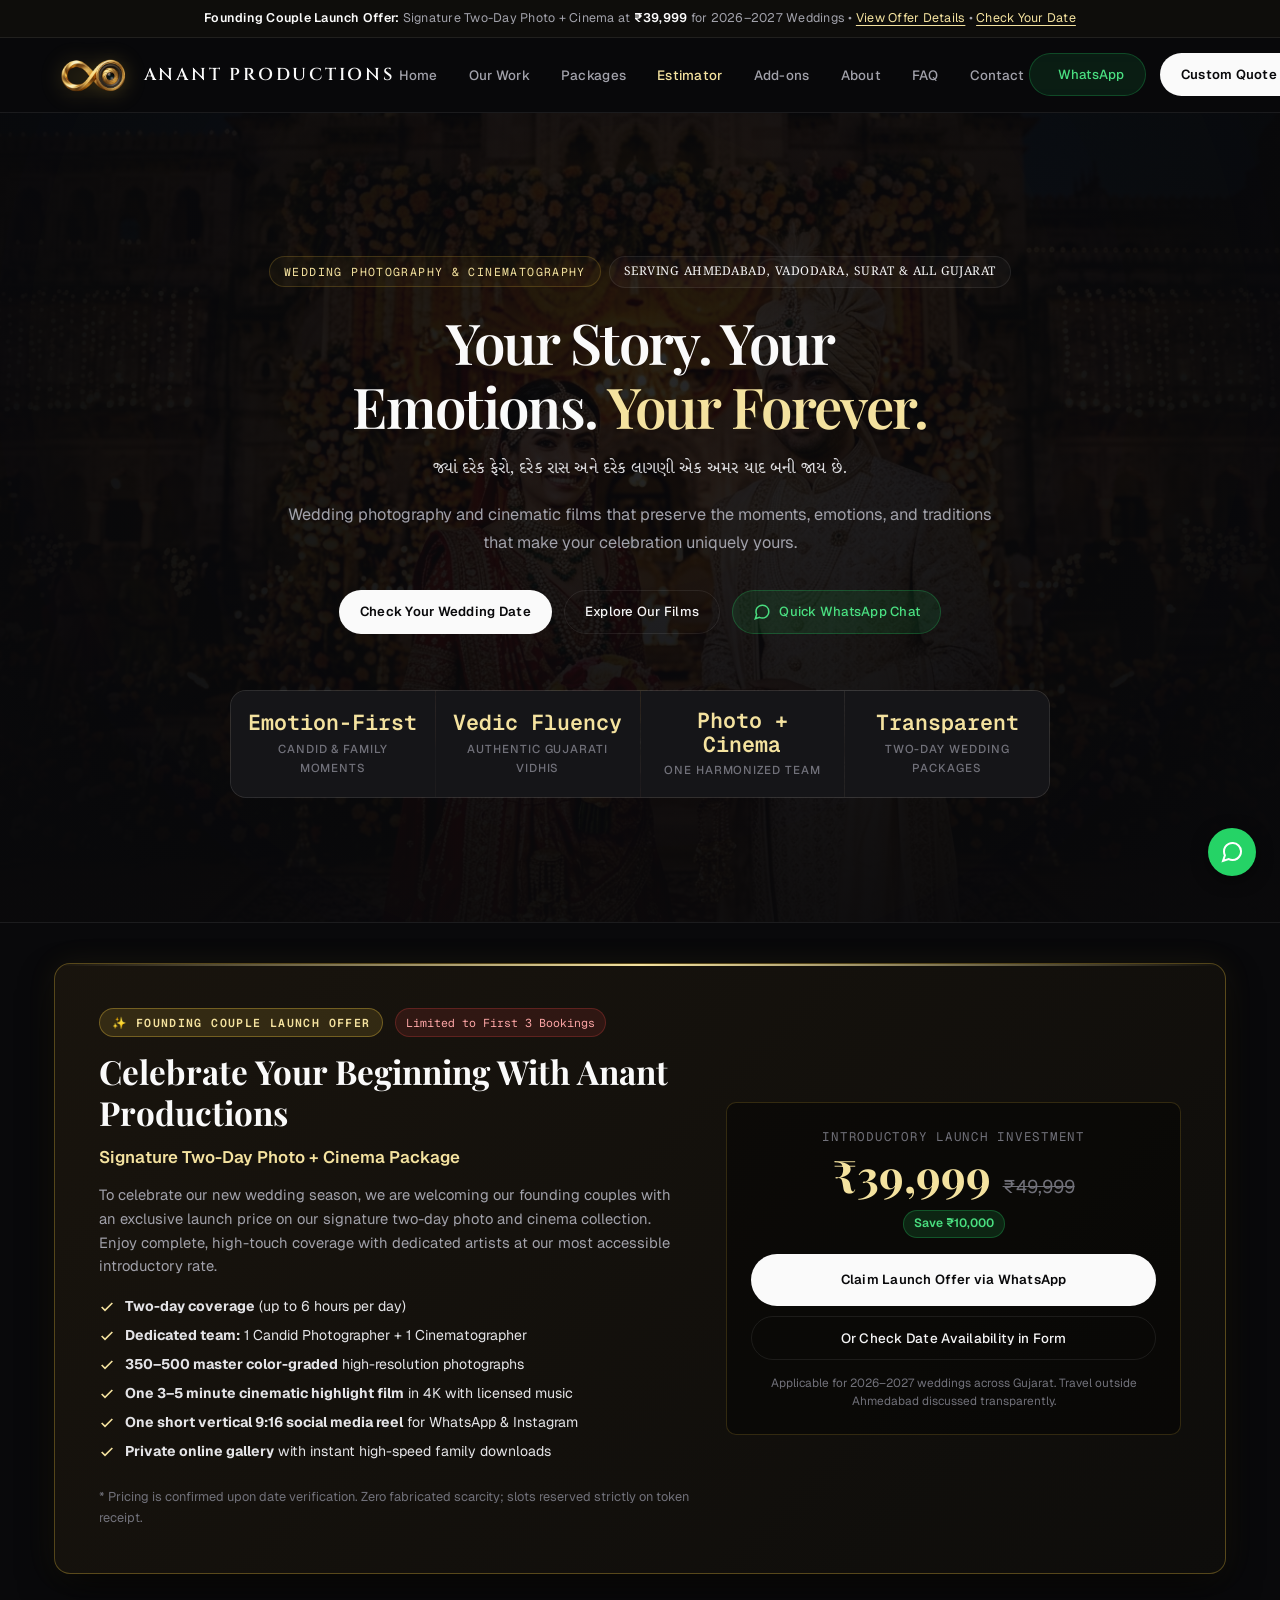
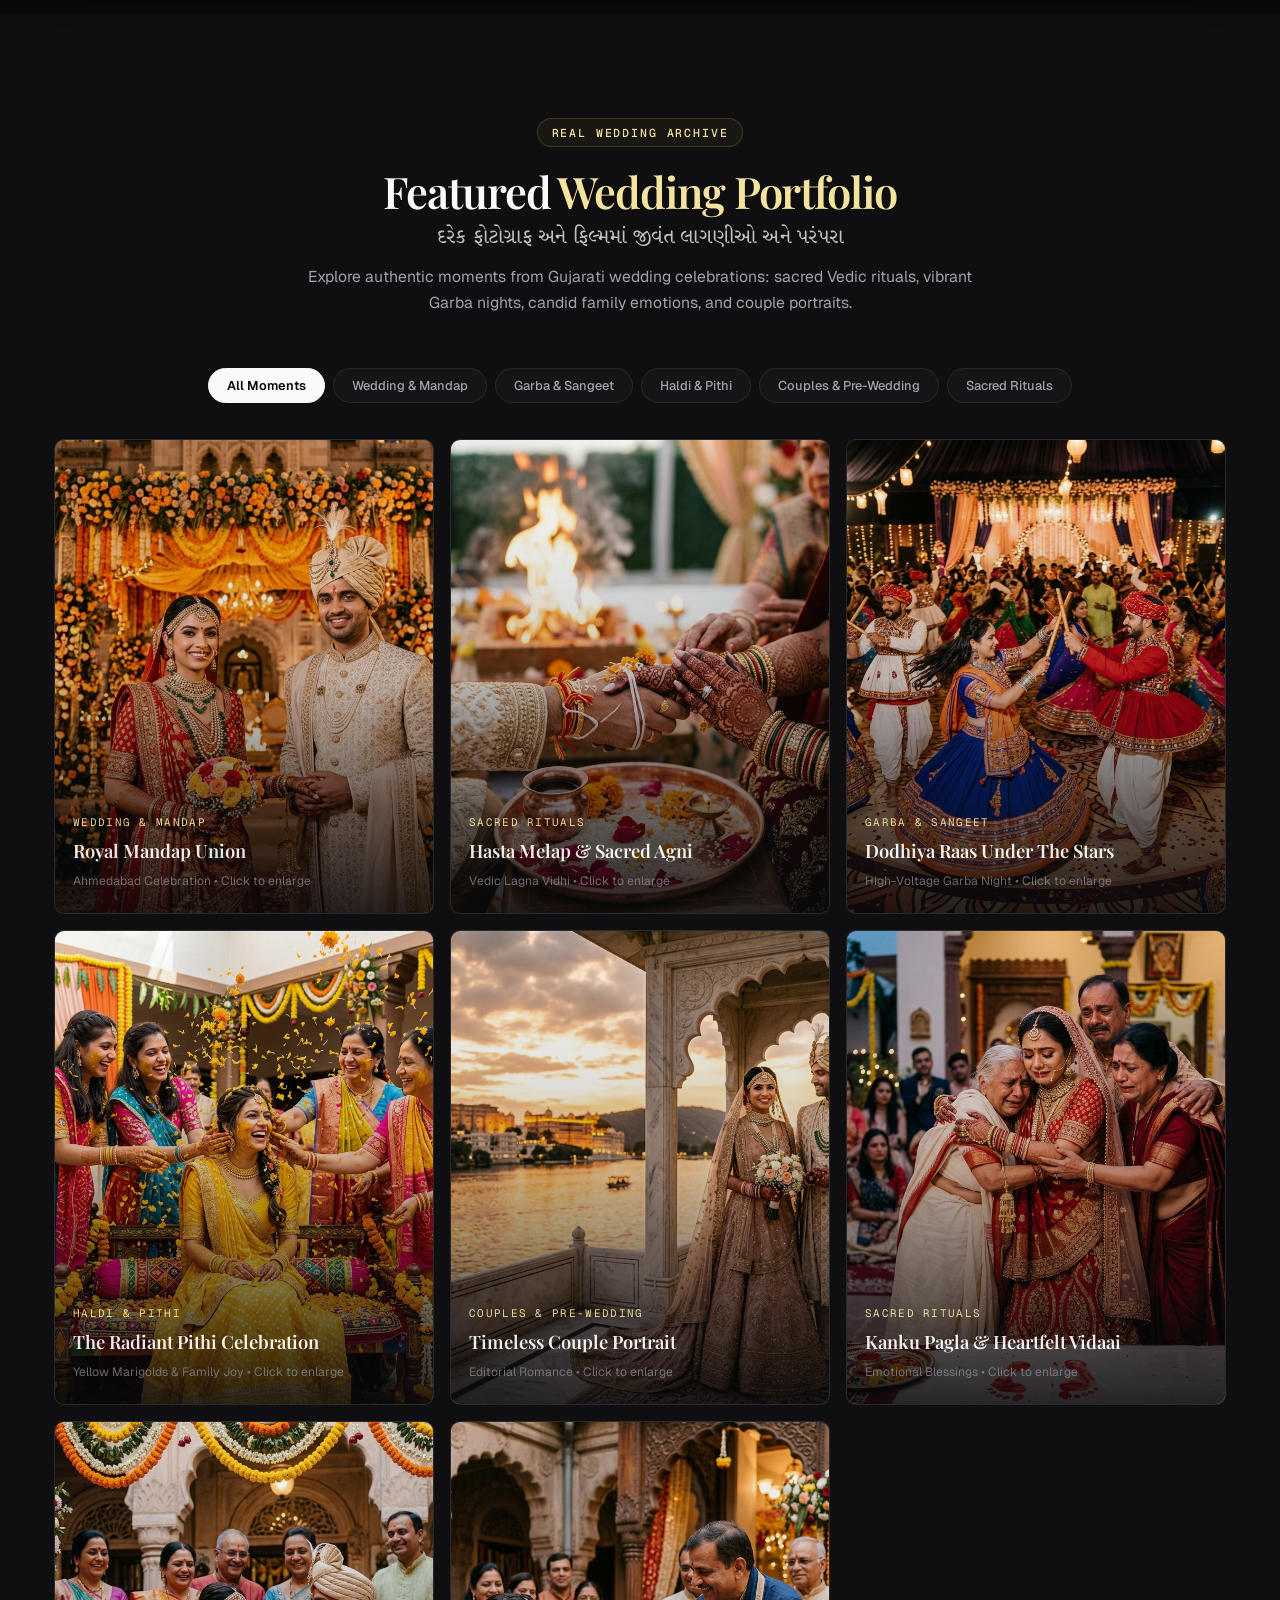
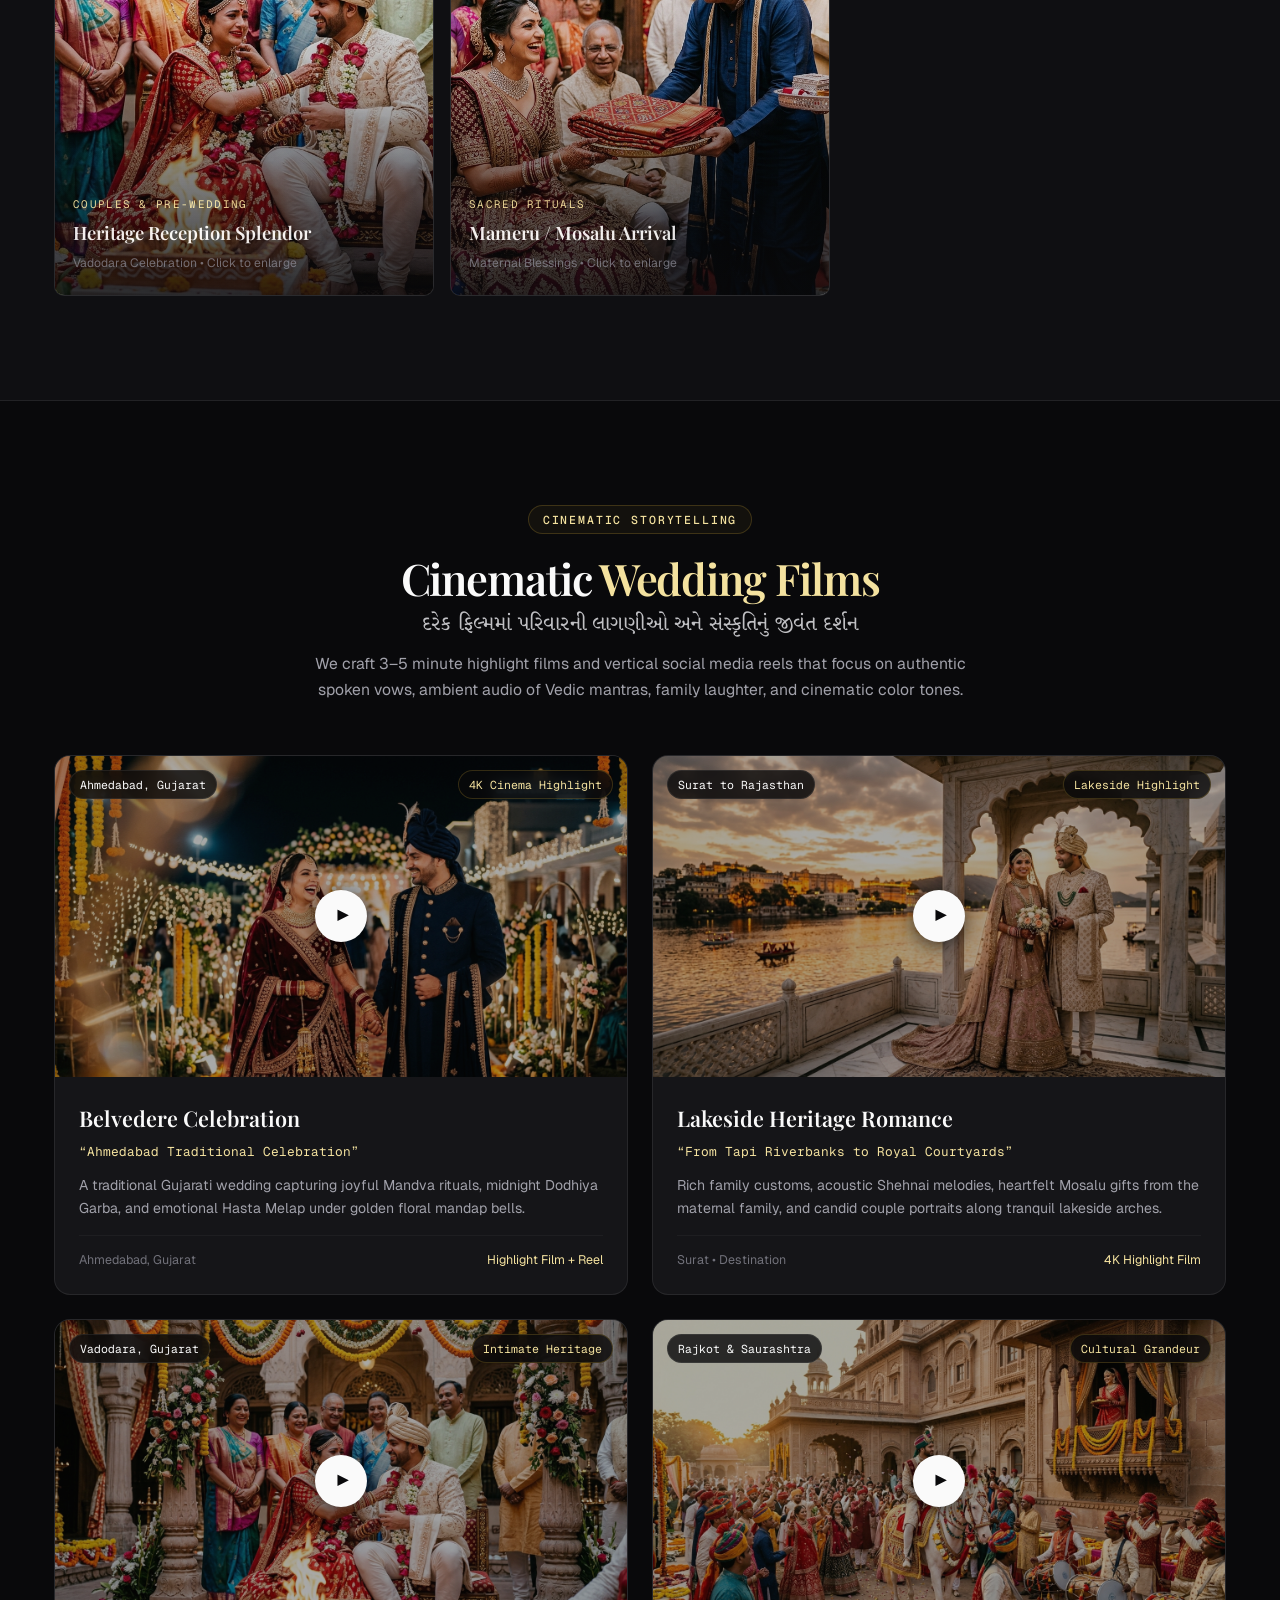
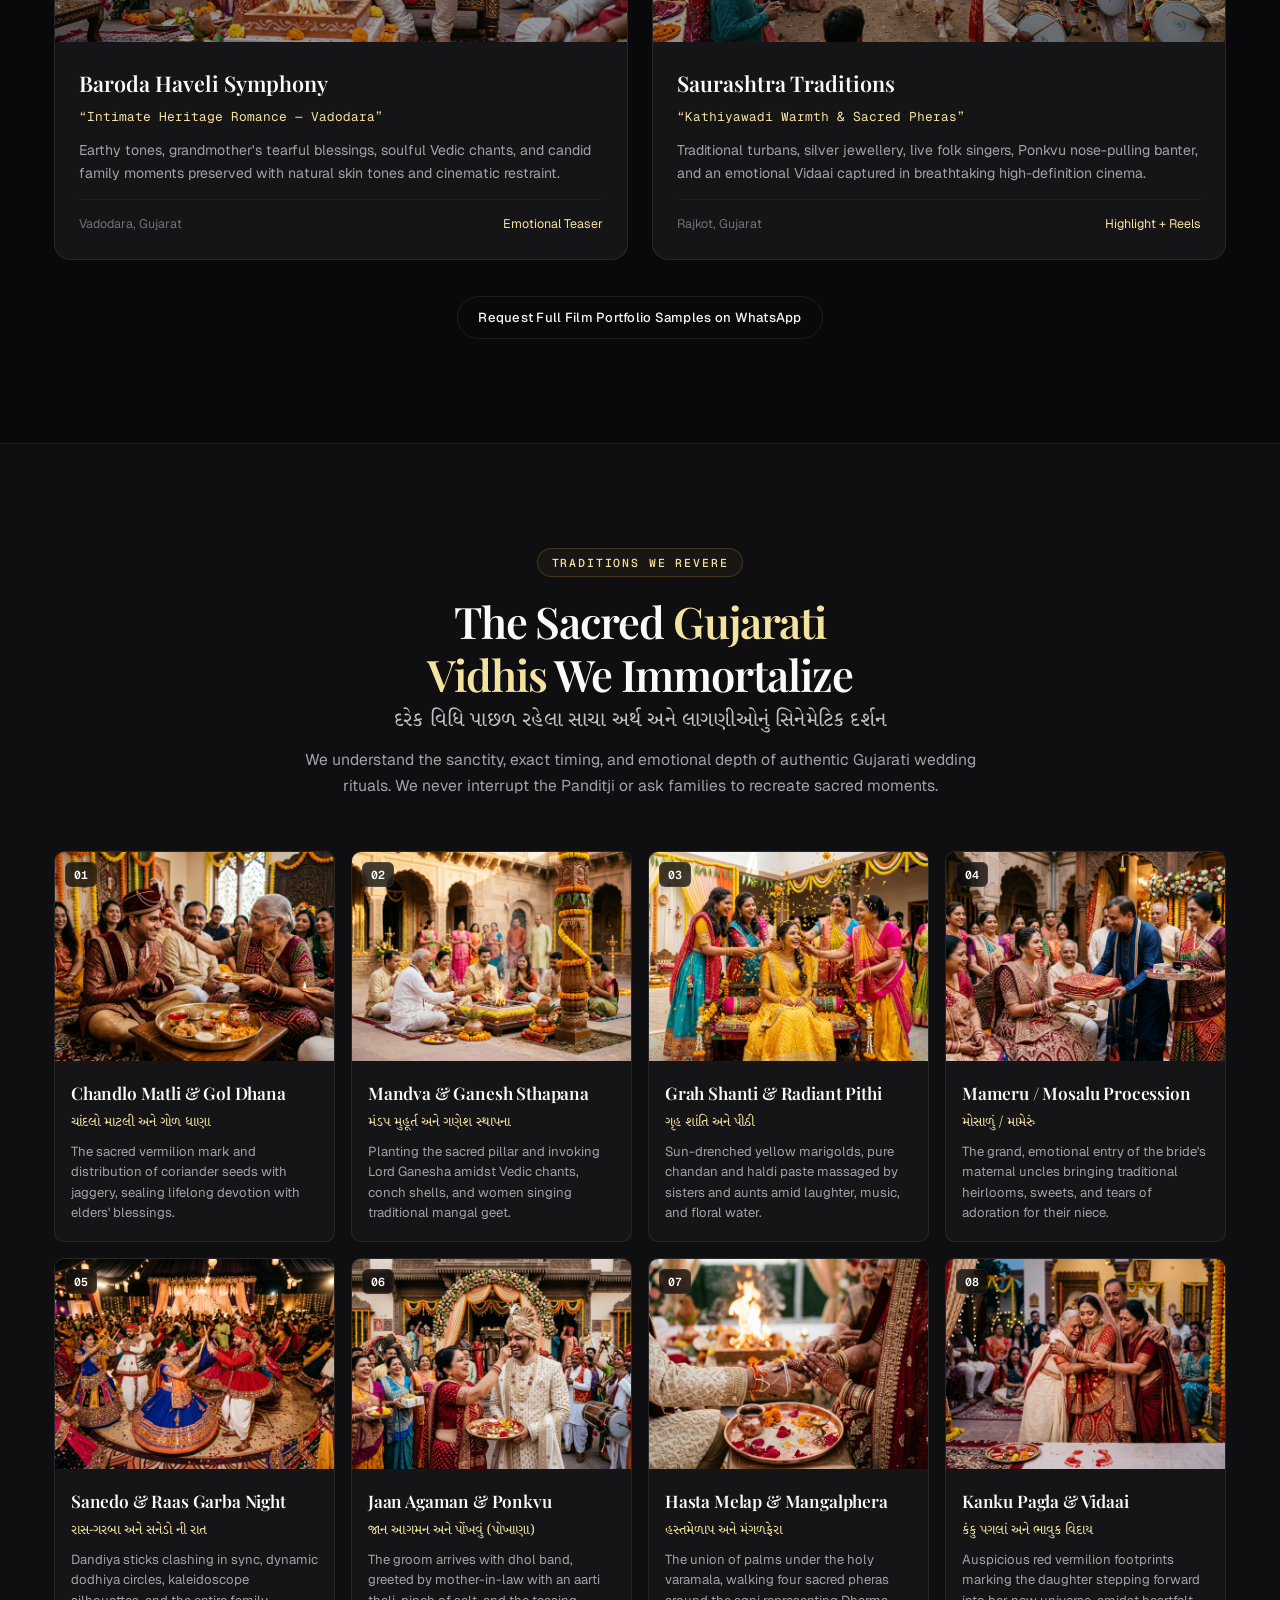
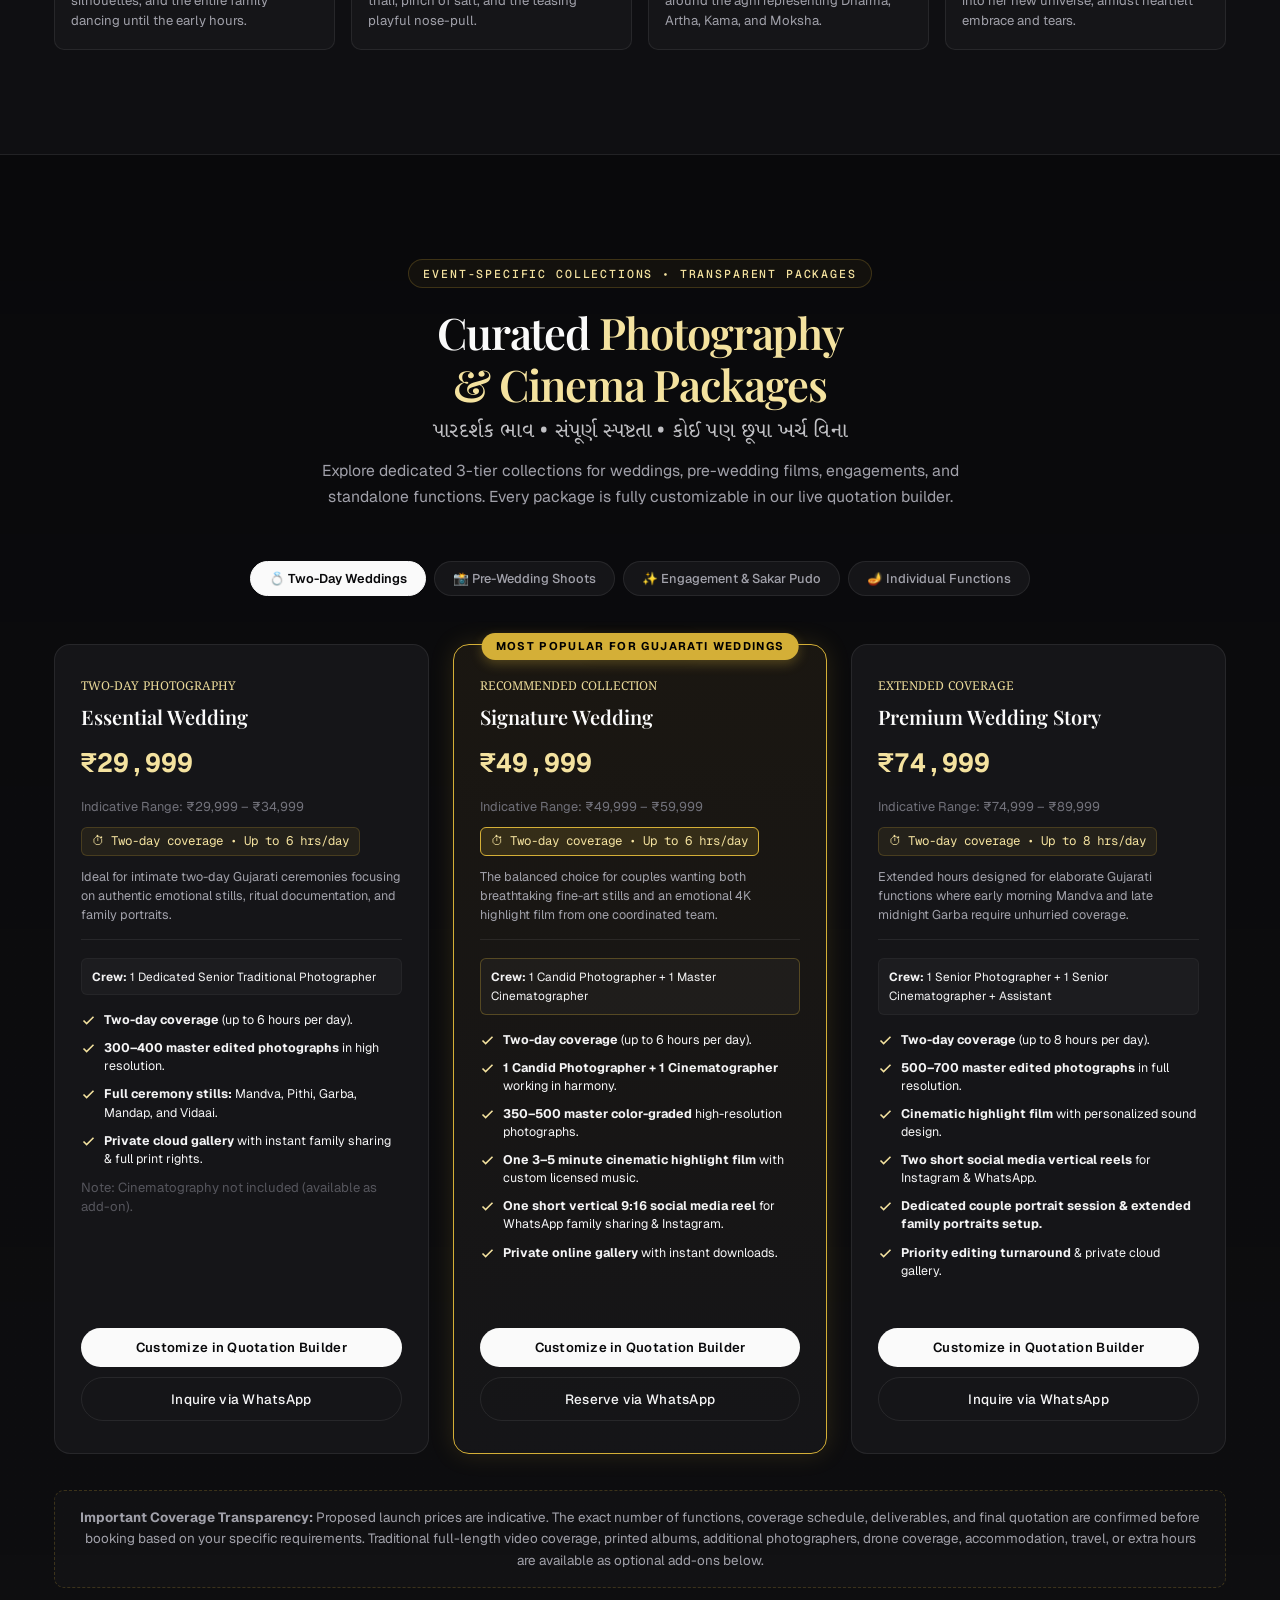
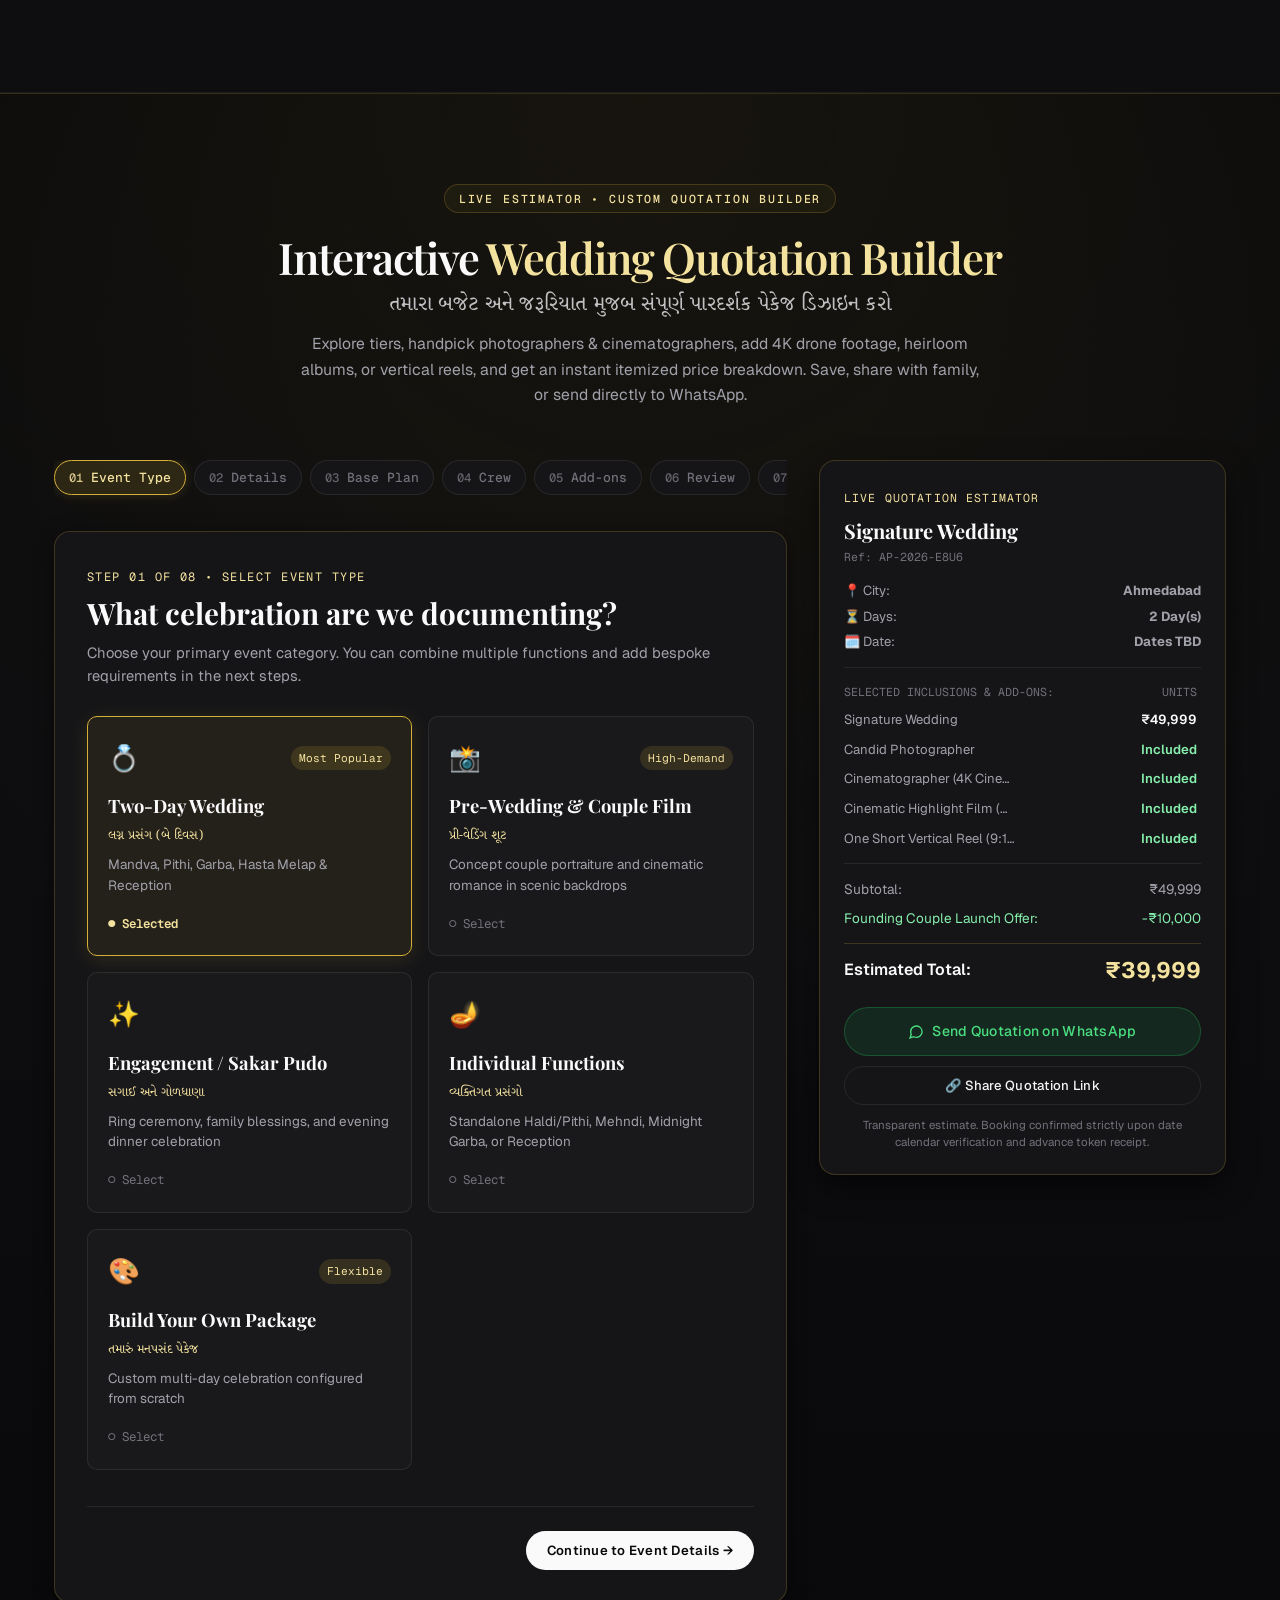
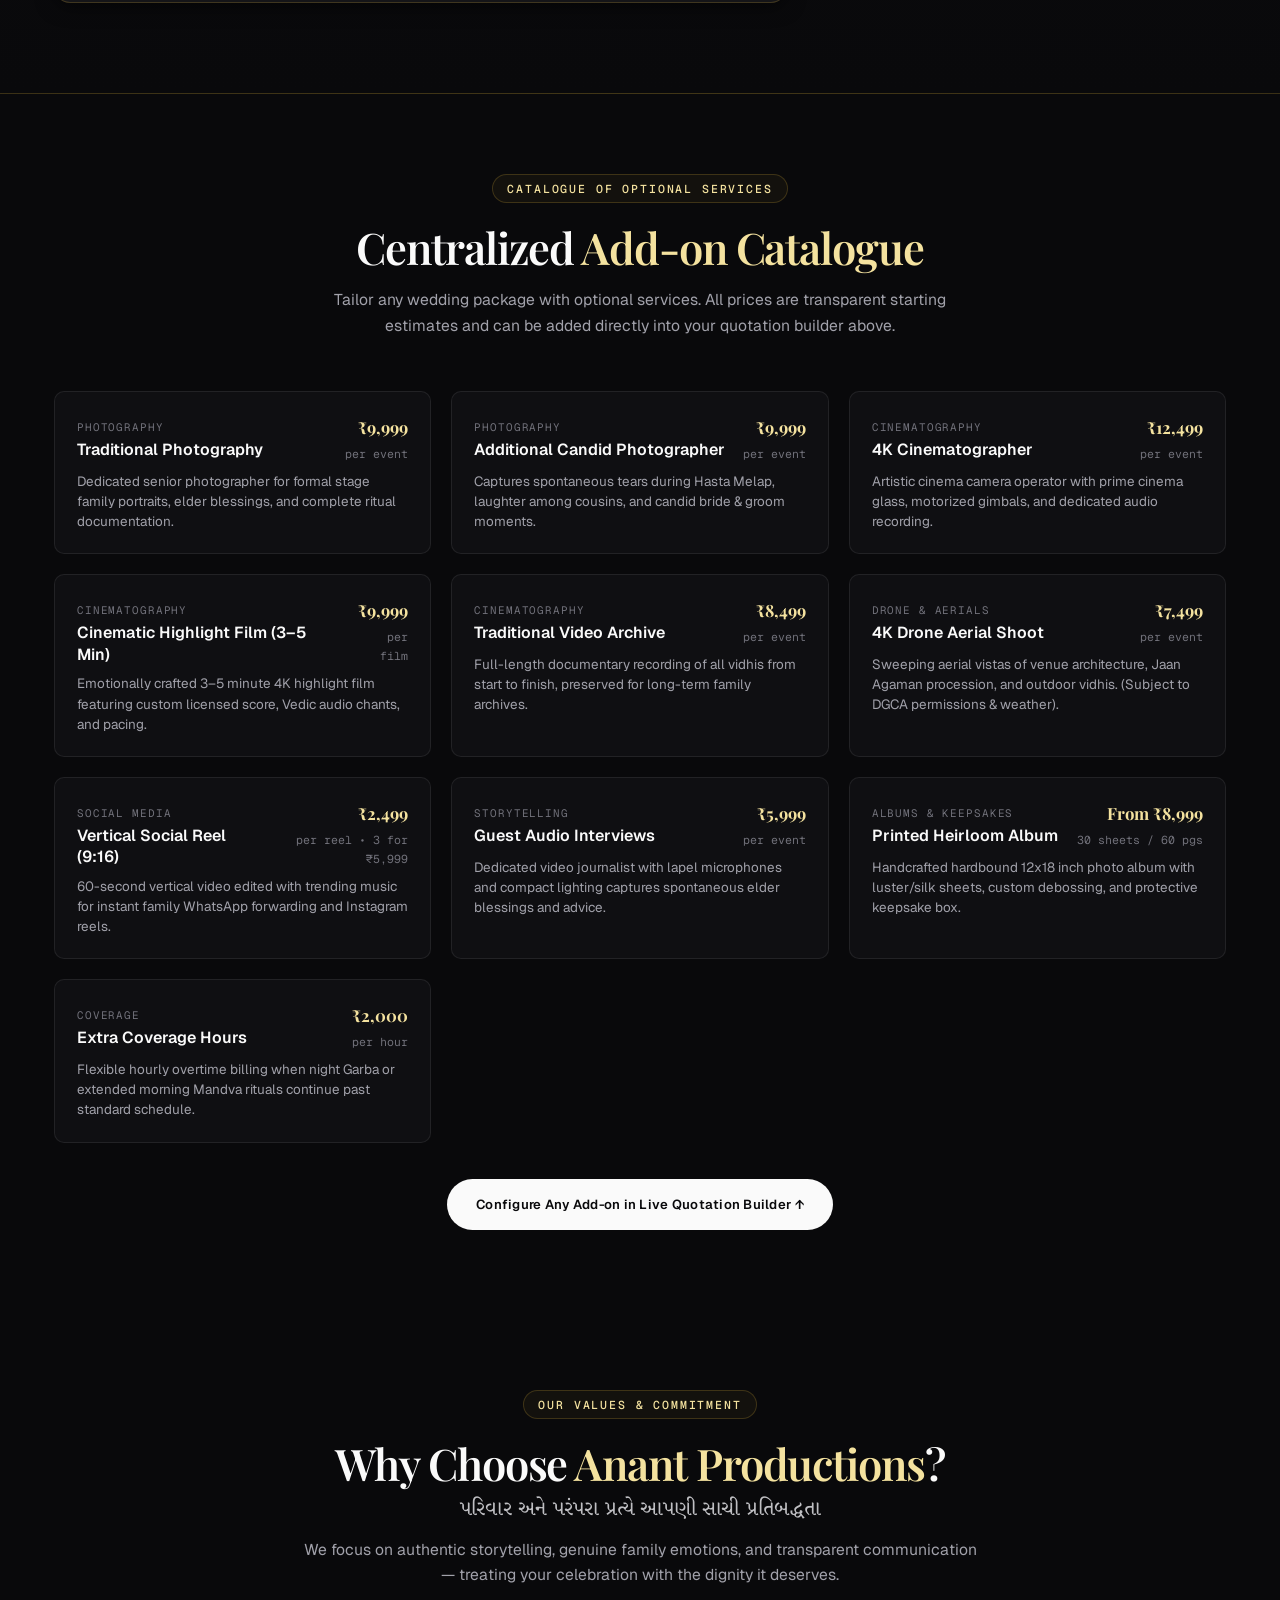
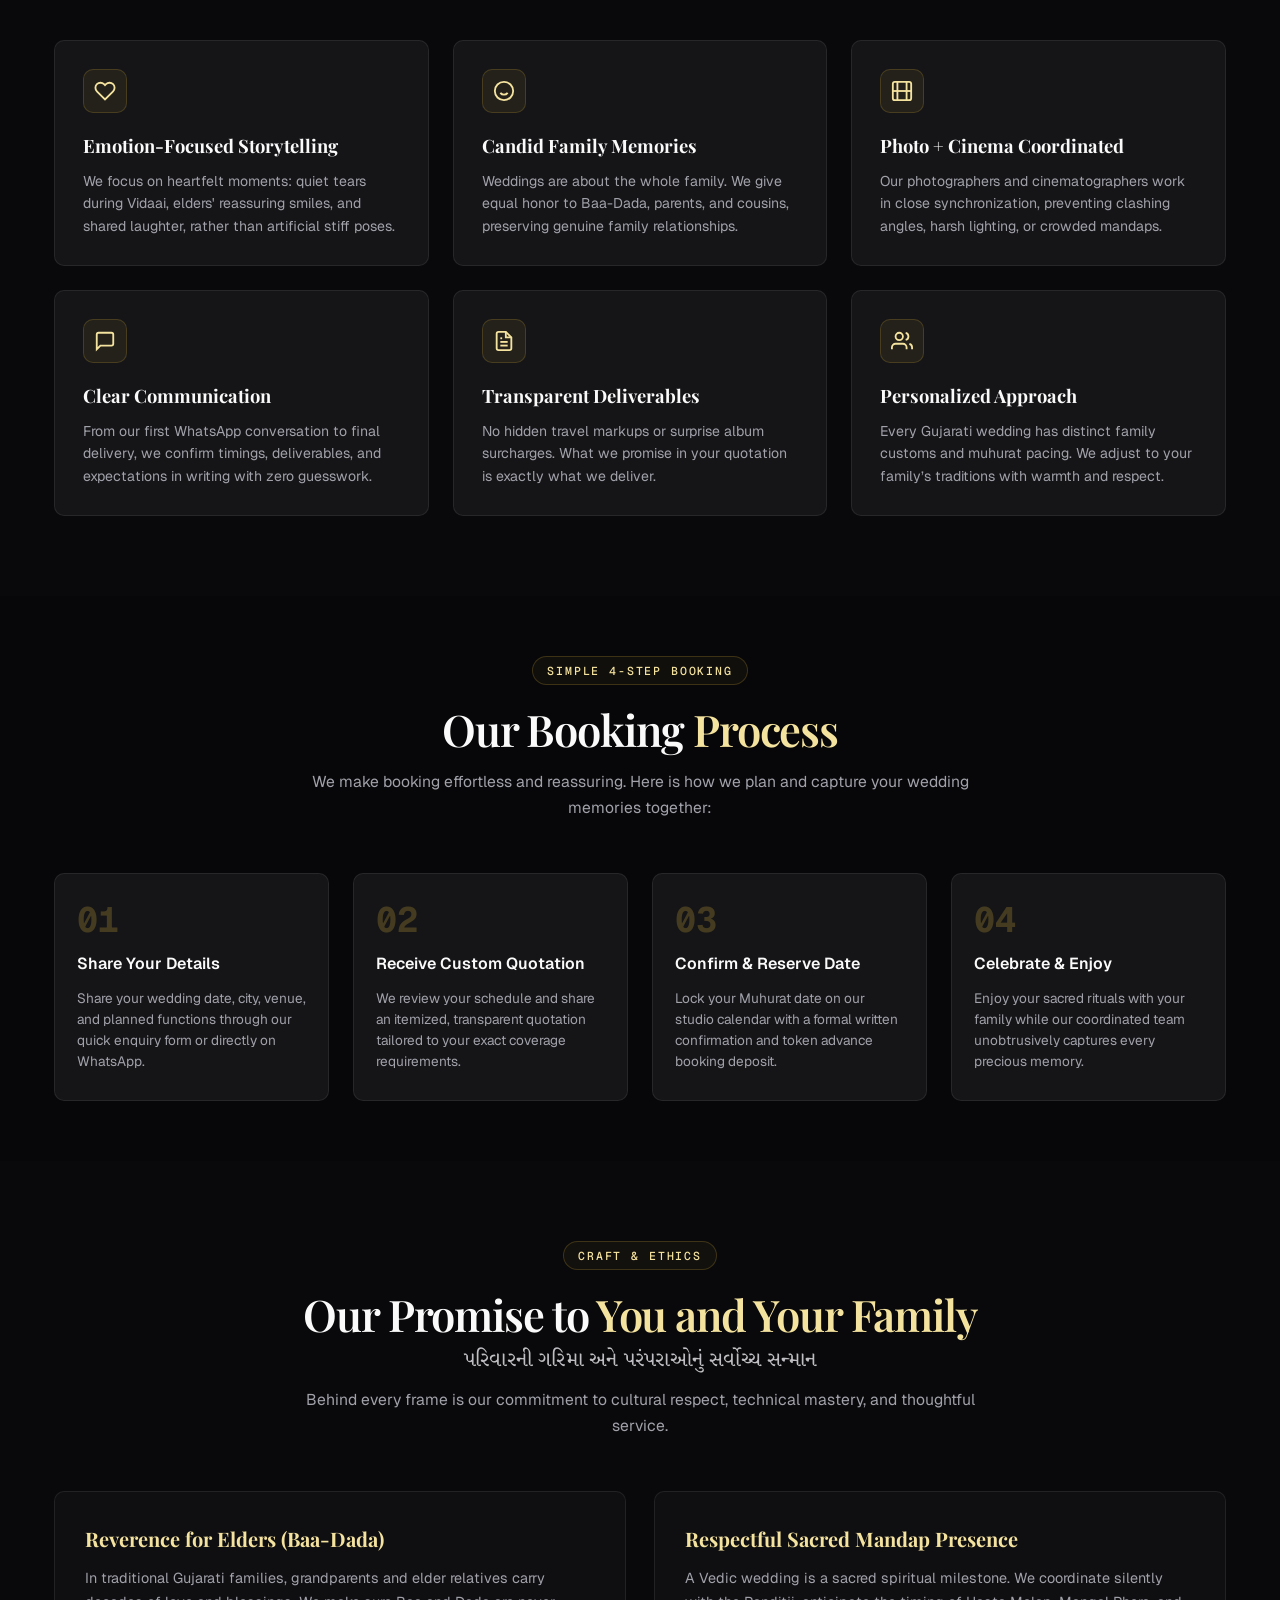
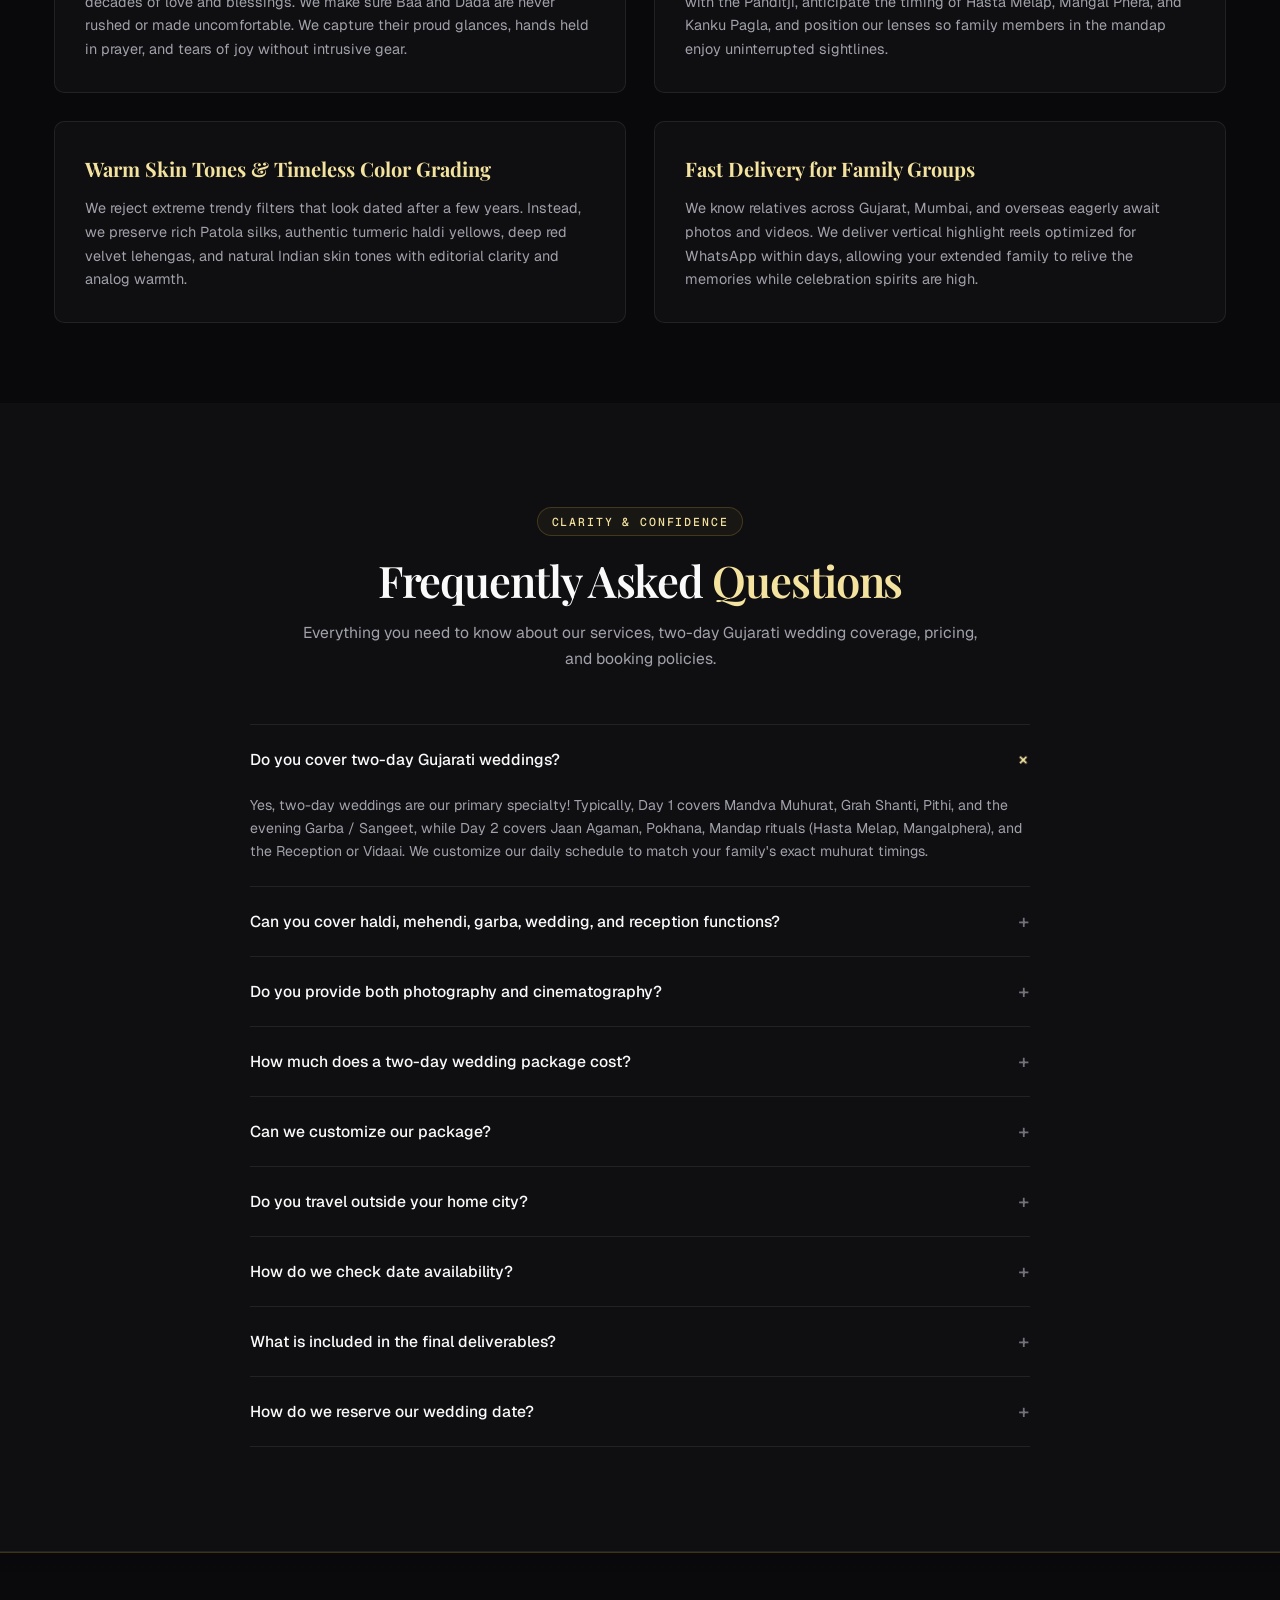
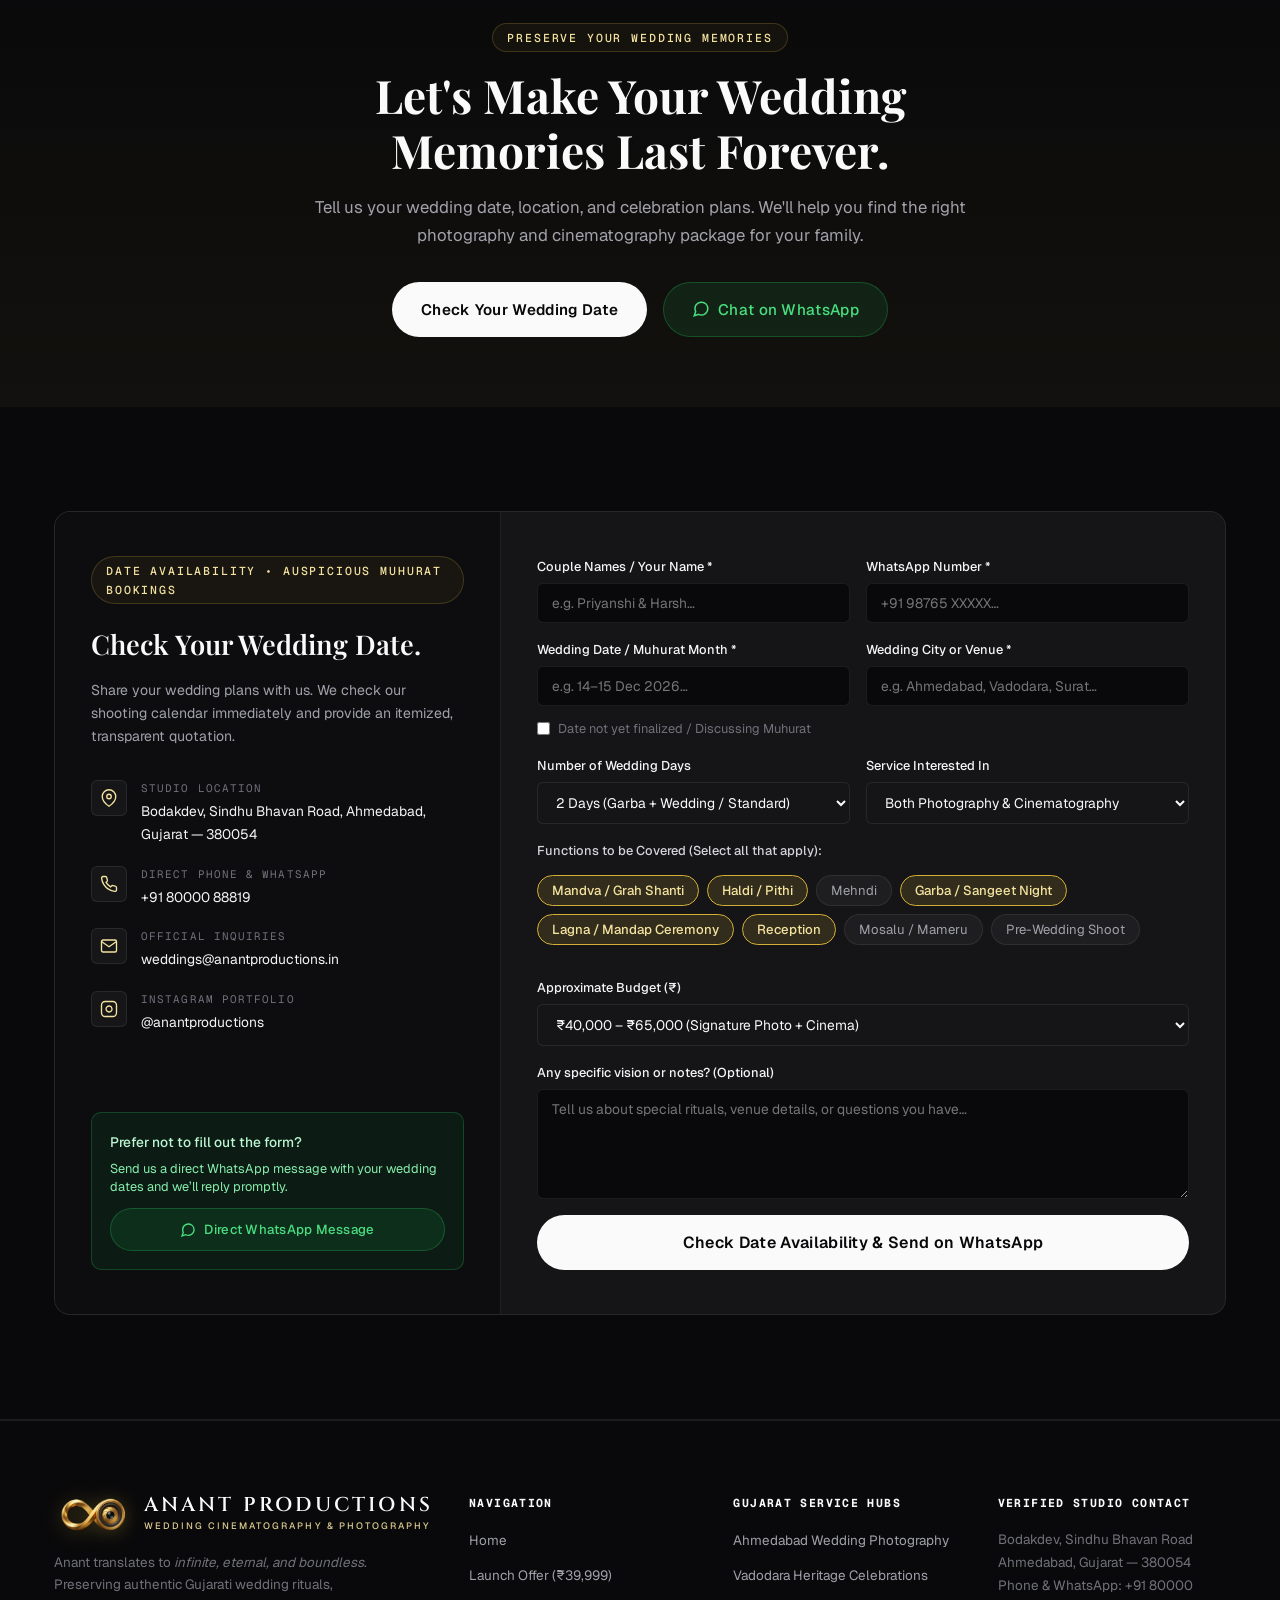
==== commit a608eebf: "feat: add website frontend, styling, configuration, and quotation builder engine" ====
--- a/index.html
+++ b/index.html
@@ -3,14 +3,24 @@
 <head>
   <meta charset="UTF-8">
   <meta name="viewport" content="width=device-width, initial-scale=1.0">
-  <title>Anant Productions — Royal Gujarati Weddings &amp; Luxury Cinematography</title>
-  <meta name="description" content="Premier luxury wedding cinematography and fine-art photography studio documenting timeless Gujarati rituals, high-voltage Garba nights, and royal destination weddings across Gujarat &amp; Pan-India.">
-  <meta name="keywords" content="Gujarati wedding photography, luxury wedding cinematography, royal wedding films Gujarat, Garba photography, Surat luxury weddings, Vadodara heritage weddings, Rajkot wedding films, Udaipur destination wedding">
-  
-  <!-- Open Graph -->
-  <meta property="og:title" content="Anant Productions — Royal Gujarati Weddings &amp; Fine-Art Cinematography">
-  <meta property="og:description" content="Capturing authentic Gujarati traditions and royal destination celebrations with world-class 4K cinematography across Gujarat &amp; India.">
+  <title>Anant Productions — Gujarati Wedding Photography &amp; Cinematography in Gujarat</title>
+  <meta name="description" content="Fine-art Gujarati wedding photography &amp; cinematic films across Gujarat (Ahmedabad, Vadodara, Surat, Anand, Rajkot). Transparent two-day wedding packages starting at ₹24,999. Check date availability today.">
+  <meta name="keywords" content="Gujarati wedding photographer, wedding photography Gujarat, wedding cinematography Ahmedabad, two-day wedding photography packages Gujarat, Surat wedding photographer, Vadodara wedding cinematography, Rajkot wedding films, pre-wedding photographer Gujarat, candid wedding photography Gujarat">
+  <link rel="canonical" href="https://anantproductions.in/">
+
+  <!-- Open Graph / Facebook / WhatsApp -->
   <meta property="og:type" content="website">
+  <meta property="og:url" content="https://anantproductions.in/">
+  <meta property="og:title" content="Anant Productions — Gujarati Wedding Photography &amp; Cinematography">
+  <meta property="og:description" content="Your Story. Your Emotions. Your Forever. Preserving authentic Gujarati wedding traditions and candid family emotions with timeless 4K cinema and fine-art photography.">
+  <meta property="og:image" content="https://anantproductions.in/images/hero-wedding.jpg">
+
+  <!-- Twitter -->
+  <meta property="twitter:card" content="summary_large_image">
+  <meta property="twitter:url" content="https://anantproductions.in/">
+  <meta property="twitter:title" content="Anant Productions — Gujarati Wedding Photography &amp; Cinematography">
+  <meta property="twitter:description" content="Your Story. Your Emotions. Your Forever. Transparent two-day wedding packages across Gujarat.">
+  <meta property="twitter:image" content="https://anantproductions.in/images/hero-wedding.jpg">
 
   <!-- Google Fonts: Geist, Geist Mono, Playfair Display, Cinzel, Noto Serif Gujarati -->
   <link rel="preconnect" href="https://fonts.googleapis.com">
@@ -18,17 +28,67 @@
   <link href="https://fonts.googleapis.com/css2?family=Cinzel:wght@500;600;700&family=Geist+Mono:wght@400;500;600&family=Geist:wght@300;400;500;600;700&family=Noto+Serif+Gujarati:wght@400;600;700&family=Playfair+Display:ital,wght@0,500;0,600;0,700;1,400;1,600&display=swap" rel="stylesheet">
 
   <!-- Favicon & Touch Icon -->
-  <link rel="icon" type="image/jpeg" href="anant_logo.jpg">
-  <link rel="apple-touch-icon" href="anant_logo.jpg">
+  <link rel="icon" type="image/png" href="anant_logo.png">
+  <link rel="apple-touch-icon" href="anant_logo.png">
 
   <!-- Stylesheet -->
-  <link rel="stylesheet" href="css/style.css?v=6">
+  <link rel="stylesheet" href="css/style.css?v=9">
+
   <style>
-    .nav-links { display: flex; align-items: center; gap: clamp(12px, 1.6vw, 22px); list-style: none; }
+    .nav-links { display: flex; align-items: center; gap: clamp(14px, 1.8vw, 24px); list-style: none; }
     .nav-links li, .nav-link { white-space: nowrap !important; }
-    .nav-actions { gap: 16px !important; }
+    .nav-actions { gap: 14px !important; }
     .nav-brand-img { height: 38px !important; width: auto !important; max-width: 84px !important; object-fit: contain !important; border: none !important; border-radius: 0 !important; box-shadow: none !important; }
   </style>
+
+  <!-- Schema.org JSON-LD Structured Data for Local Business & Photography -->
+  <script type="application/ld+json">
+  {
+    "@context": "https://schema.org",
+    "@type": "ProfessionalService",
+    "name": "Anant Productions",
+    "image": "https://anantproductions.in/anant_logo.png",
+    "@id": "https://anantproductions.in/#business",
+    "url": "https://anantproductions.in",
+    "telephone": "+918000088819",
+    "email": "weddings@anantproductions.in",
+    "priceRange": "₹24,999 - ₹79,999",
+    "address": {
+      "@type": "PostalAddress",
+      "streetAddress": "Bodakdev, Sindhu Bhavan Road",
+      "addressLocality": "Ahmedabad",
+      "addressRegion": "Gujarat",
+      "postalCode": "380054",
+      "addressCountry": "IN"
+    },
+    "geo": {
+      "@type": "GeoCoordinates",
+      "latitude": 23.045,
+      "longitude": 72.508
+    },
+    "openingHoursSpecification": {
+      "@type": "OpeningHoursSpecification",
+      "dayOfWeek": [
+        "Monday", "Tuesday", "Wednesday", "Thursday", "Friday", "Saturday", "Sunday"
+      ],
+      "opens": "09:00",
+      "closes": "21:00"
+    },
+    "sameAs": [
+      "https://instagram.com/anantproductions"
+    ],
+    "areaServed": [
+      { "@type": "City", "name": "Ahmedabad" },
+      { "@type": "City", "name": "Vadodara" },
+      { "@type": "City", "name": "Surat" },
+      { "@type": "City", "name": "Anand" },
+      { "@type": "City", "name": "Rajkot" },
+      { "@type": "City", "name": "Bharuch" },
+      { "@type": "City", "name": "Gandhinagar" }
+    ],
+    "description": "Professional Gujarati wedding photography and cinematic films preserving rituals, emotions, and traditions across Gujarat."
+  }
+  </script>
 </head>
 <body>
 
@@ -37,7 +97,11 @@
 
   <!-- Top Announcement Bar -->
   <div class="top-banner">
-    <span><strong>Now Booking 2026–2027 Wedding Seasons:</strong> Dev Uthani Ekadashi &amp; Winter Muhurat Dates filling fast &bull; <a href="#calculator">Estimate Custom Package</a></span>
+    <div class="container" style="display: flex; justify-content: center; align-items: center; text-align: center;">
+      <span>
+        <strong>Founding Couple Launch Offer:</strong> Signature Two-Day Photo + Cinema at <strong>₹39,999</strong> for 2026–2027 Weddings &bull; <a href="#launch-offer" style="color: var(--gold-light); text-decoration: underline;">View Offer Details</a> &bull; <a href="#contact" style="color: var(--gold-light); text-decoration: underline;">Check Your Date</a>
+      </span>
+    </div>
   </div>
 
   <!-- Main Navigation Header -->
@@ -50,27 +114,30 @@
         </div>
       </a>
 
-      <!-- Desktop Nav Links (Concise single-word labels) -->
+      <!-- Desktop Nav Links -->
       <nav aria-label="Main Navigation">
         <ul class="nav-links">
-          <li><a href="#films" class="nav-link">Films</a></li>
+          <li><a href="#hero" class="nav-link">Home</a></li>
+          <li><a href="#portfolio" class="nav-link">Our Work</a></li>
           <li><a href="#packages" class="nav-link">Packages</a></li>
-          <li><a href="#rituals" class="nav-link">Rituals</a></li>
-          <li><a href="#gallery" class="nav-link">Portfolio</a></li>
-          <li><a href="#destinations" class="nav-link">Destinations</a></li>
-          <li><a href="#calculator" class="nav-link">Estimator</a></li>
+          <li><a href="#quotation-builder" class="nav-link" style="color: var(--gold-light);">Estimator</a></li>
+          <li><a href="#addons" class="nav-link">Add-ons</a></li>
+          <li><a href="#about" class="nav-link">About</a></li>
+          <li><a href="#faq" class="nav-link">FAQ</a></li>
+          <li><a href="#contact" class="nav-link">Contact</a></li>
         </ul>
       </nav>
 
       <!-- Desktop Nav Actions -->
       <div class="nav-actions">
-        <a href="https://wa.me/918000088819?text=Hello%20Anant%20Productions!%20We%20are%20planning%20our%20wedding%20and%20would%20love%20to%20check%20your%20availability." target="_blank" rel="noopener" class="btn btn-whatsapp">
-          WhatsApp Direct
+        <a href="https://wa.me/918000088819?text=Hello%20Anant%20Productions!%20We%20are%20planning%20our%20wedding%20and%20would%20love%20to%20check%20your%20date%20availability." target="_blank" rel="noopener" class="btn btn-whatsapp" aria-label="Chat on WhatsApp">
+          <svg width="16" height="16" viewBox="0 0 24 24" fill="none" stroke="currentColor" stroke-width="2" aria-hidden="true"><path d="M21 11.5a8.38 8.38 0 0 1-.9 3.8 8.5 8.5 0 0 1-7.6 4.7 8.38 8.38 0 0 1-3.8-.9L3 21l1.9-5.7a8.38 8.38 0 0 1-.9-3.8 8.5 8.5 0 0 1 4.7-7.6 8.38 8.38 0 0 1 3.8-.9h.5a8.48 8.48 0 0 1 8 8v.5z"/></svg>
+          WhatsApp
         </a>
-        <a href="#contact" class="btn btn-gold">
-          Inquire Dates
+        <a href="#quotation-builder" class="btn btn-gold" id="nav-cta-date">
+          Custom Quote Builder
         </a>
-        <button class="mobile-menu-toggle" aria-label="Toggle navigation menu">
+        <button class="mobile-menu-toggle" aria-label="Toggle navigation menu" aria-expanded="false">
           ☰
         </button>
       </div>
@@ -78,9 +145,9 @@
   </header>
 
   <!-- Mobile Drawer Menu -->
-  <div class="mobile-drawer" style="display: none; position: fixed; inset: 0; background: rgba(9,9,11,0.98); z-index: 999; padding: 40px 24px; flex-direction: column; justify-content: space-between;">
+  <div class="mobile-drawer" style="display: none; position: fixed; inset: 0; background: rgba(9,9,11,0.98); z-index: 999; padding: 36px 24px; flex-direction: column; justify-content: space-between;">
     <div>
-      <div style="display: flex; justify-content: space-between; align-items: center; margin-bottom: 40px;">
+      <div style="display: flex; justify-content: space-between; align-items: center; margin-bottom: 32px;">
         <div style="display: flex; align-items: center; gap: 12px;">
           <img src="anant_logo.png" alt="Anant Productions Logo" class="nav-brand-img" style="height: 32px; width: auto;">
           <div class="nav-brand-text">
@@ -89,20 +156,27 @@
         </div>
         <button class="mobile-drawer-close" aria-label="Close navigation menu" style="background: none; border: none; color: var(--gold-light); font-size: 1.8rem; cursor: pointer;">✕</button>
       </div>
-      <ul style="list-style: none; display: flex; flex-direction: column; gap: 20px; font-size: 1rem; text-transform: uppercase; font-family: var(--font-mono);">
-        <li><a href="#films" onclick="document.querySelector('.mobile-drawer').classList.remove('active')">Wedding Films</a></li>
-        <li><a href="#packages" onclick="document.querySelector('.mobile-drawer').classList.remove('active')">Packages (Pre-Wedding &amp; Engagement)</a></li>
-        <li><a href="#gujarat-heritage" onclick="document.querySelector('.mobile-drawer').classList.remove('active')">The Heritage</a></li>
-        <li><a href="#rituals" onclick="document.querySelector('.mobile-drawer').classList.remove('active')">Sacred Rituals (વિધિ)</a></li>
-        <li><a href="#gallery" onclick="document.querySelector('.mobile-drawer').classList.remove('active')">Portfolio Gallery</a></li>
-        <li><a href="#destinations" onclick="document.querySelector('.mobile-drawer').classList.remove('active')">Destination Weddings</a></li>
-        <li><a href="#calculator" onclick="document.querySelector('.mobile-drawer').classList.remove('active')">Package Estimator</a></li>
-        <li><a href="#contact" onclick="document.querySelector('.mobile-drawer').classList.remove('active')">Check Availability</a></li>
+      <ul style="list-style: none; display: flex; flex-direction: column; gap: 18px; font-size: 1.05rem; font-family: var(--font-mono);">
+        <li><a href="#hero" class="mobile-nav-link">Home</a></li>
+        <li><a href="#launch-offer" class="mobile-nav-link" style="color: var(--gold-light);">✨ Launch Offer (₹39,999)</a></li>
+        <li><a href="#portfolio" class="mobile-nav-link">Our Work &amp; Films</a></li>
+        <li><a href="#packages" class="mobile-nav-link">Curated Packages</a></li>
+        <li><a href="#quotation-builder" class="mobile-nav-link" style="color: var(--gold-light);">⚡ Quotation Builder</a></li>
+        <li><a href="#addons" class="mobile-nav-link">Add-on Catalogue</a></li>
+        <li><a href="#about" class="mobile-nav-link">Why Anant Productions</a></li>
+        <li><a href="#process" class="mobile-nav-link">Our Process</a></li>
+        <li><a href="#faq" class="mobile-nav-link">FAQ</a></li>
+        <li><a href="#contact" class="mobile-nav-link">Check Wedding Date</a></li>
       </ul>
     </div>
-    <div style="display: flex; flex-direction: column; gap: 12px;">
-      <a href="https://wa.me/918000088819" class="btn btn-whatsapp" style="width: 100%;">Chat on WhatsApp</a>
-      <a href="#contact" class="btn btn-gold" style="width: 100%;">Book Consultation</a>
+    <div style="display: flex; flex-direction: column; gap: 12px; margin-top: 24px;">
+      <a href="https://wa.me/918000088819?text=Hello%20Anant%20Productions!%20We%20would%20love%20to%20check%20your%20availability%20for%20our%20wedding." class="btn btn-whatsapp" style="width: 100%; justify-content: center;">
+        <svg width="18" height="18" viewBox="0 0 24 24" fill="none" stroke="currentColor" stroke-width="2"><path d="M21 11.5a8.38 8.38 0 0 1-.9 3.8 8.5 8.5 0 0 1-7.6 4.7 8.38 8.38 0 0 1-3.8-.9L3 21l1.9-5.7a8.38 8.38 0 0 1-.9-3.8 8.5 8.5 0 0 1 4.7-7.6 8.38 8.38 0 0 1 3.8-.9h.5a8.48 8.48 0 0 1 8 8v.5z"/></svg>
+        Chat on WhatsApp
+      </a>
+      <a href="#contact" class="btn btn-gold mobile-drawer-cta" style="width: 100%; justify-content: center;">
+        Check Your Wedding Date
+      </a>
     </div>
   </div>
 
@@ -110,20 +184,20 @@
     <!-- HERO SECTION -->
     <section class="hero" id="hero">
       <div class="hero-bg-media">
-        <!-- High-res Royal Gujarati Wedding Master Visual -->
-        <img src="images/hero-wedding.jpg" alt="Royal Gujarati Wedding Celebration" class="hero-bg-img" fetchpriority="high">
+        <!-- High-res Gujarati Wedding Visual -->
+        <img src="images/hero-wedding.jpg" alt="Gujarati Wedding Couple in Mandap" class="hero-bg-img" fetchpriority="high">
       </div>
       <div class="hero-overlay"></div>
 
       <div class="container">
         <div class="hero-content">
           <div class="hero-badge-wrap">
-            <span class="hero-badge">Fine Art Wedding Cinematography</span>
-            <span class="hero-badge hero-badge-gujarat">GUJARAT • RAJASTHAN • PAN-INDIA</span>
+            <span class="hero-badge">Wedding Photography &amp; Cinematography</span>
+            <span class="hero-badge hero-badge-gujarat">Serving Ahmedabad, Vadodara, Surat &amp; All Gujarat</span>
           </div>
 
           <h1 class="hero-title">
-            Immortalizing <span class="highlight-gold">Royal Gujarati Weddings</span> &amp; Timeless Love Stories.
+            Your Story. Your Emotions. <span class="highlight-gold">Your Forever.</span>
           </h1>
 
           <div class="hero-gujarati-phrase">
@@ -131,146 +205,339 @@
           </div>
 
           <p class="hero-desc">
-            We blend sacred Vedic ritual reverence with contemporary editorial aesthetics. From electrifying midnight Dodhiya Garba to quiet tears during Mameru and Kanku Pagla, we preserve your family's heritage in master 4K cinema.
+            Wedding photography and cinematic films that preserve the moments, emotions, and traditions that make your celebration uniquely yours.
           </p>
 
           <div class="hero-actions">
-            <a href="#films" class="btn btn-gold">
-              Watch Wedding Films
+            <a href="#contact" class="btn btn-gold" id="hero-cta-primary">
+              Check Your Wedding Date
             </a>
-            <a href="#calculator" class="btn btn-outline-gold">
-              Package Estimator
+            <a href="#films" class="btn btn-outline-gold">
+              Explore Our Films
             </a>
-            <a href="https://wa.me/918000088819?text=Namaste!%20We%20would%20like%20to%20discuss%20our%20wedding%20cinematography%20with%20Anant%20Productions." target="_blank" rel="noopener" class="btn btn-crimson">
-              Direct Artist WhatsApp
+            <a href="https://wa.me/918000088819?text=Namaste%20Anant%20Productions!%20We%20are%20planning%20our%20wedding%20and%20would%20love%20to%20discuss%20photography%20and%20films." target="_blank" rel="noopener" class="btn btn-whatsapp" aria-label="Direct Artist WhatsApp">
+              <svg width="18" height="18" viewBox="0 0 24 24" fill="none" stroke="currentColor" stroke-width="2"><path d="M21 11.5a8.38 8.38 0 0 1-.9 3.8 8.5 8.5 0 0 1-7.6 4.7 8.38 8.38 0 0 1-3.8-.9L3 21l1.9-5.7a8.38 8.38 0 0 1-.9-3.8 8.5 8.5 0 0 1 4.7-7.6 8.38 8.38 0 0 1 3.8-.9h.5a8.48 8.48 0 0 1 8 8v.5z"/></svg>
+              Quick WhatsApp Chat
             </a>
           </div>
 
-          <!-- Hero Proof Stats -->
-          <div class="hero-stats">
+          <!-- Genuine Value Pillars (Grounded & Authentic) -->
+          <div class="hero-stats" style="grid-template-columns: repeat(4, 1fr);">
             <div class="stat-item">
-              <span class="stat-num">450+</span>
-              <span class="stat-label">Weddings Documented</span>
+              <span class="stat-num" style="font-size: 1.35rem; color: var(--gold-light);">Emotion-First</span>
+              <span class="stat-label">Candid &amp; Family Moments</span>
             </div>
             <div class="stat-item">
-              <span class="stat-num">10+</span>
-              <span class="stat-label">Years of Mastery</span>
+              <span class="stat-num" style="font-size: 1.35rem; color: var(--gold-light);">Vedic Fluency</span>
+              <span class="stat-label">Authentic Gujarati Vidhis</span>
             </div>
             <div class="stat-item">
-              <span class="stat-num">100%</span>
-              <span class="stat-label">Ritual Fluency</span>
+              <span class="stat-num" style="font-size: 1.35rem; color: var(--gold-light);">Photo + Cinema</span>
+              <span class="stat-label">One Harmonized Team</span>
             </div>
             <div class="stat-item">
-              <span class="stat-num">4K HDR</span>
-              <span class="stat-label">Cinema Rigs &amp; Drones</span>
+              <span class="stat-num" style="font-size: 1.35rem; color: var(--gold-light);">Transparent</span>
+              <span class="stat-label">Two-Day Wedding Packages</span>
             </div>
           </div>
         </div>
       </div>
     </section>
 
-    <!-- SECTION: THE GUJARAT HERITAGE HEARTBEAT -->
-    <section class="gujarat-heritage-section" id="gujarat-heritage">
+    <!-- SECTION: FOUNDING COUPLE LAUNCH OFFER (SECTION E) -->
+    <section class="launch-offer-section" id="launch-offer">
+      <div class="container">
+        <div class="launch-offer-card" id="launch-card-container">
+          <!-- Left: Offer Description -->
+          <div>
+            <div class="launch-badge-row">
+              <span class="launch-badge">✨ Founding Couple Launch Offer</span>
+              <span class="launch-slots-pill">Limited to First 3 Bookings</span>
+            </div>
+            <h2 class="launch-title">Celebrate Your Beginning With Anant Productions</h2>
+            <div class="launch-package-name" id="launch-pkg-title">Signature Two-Day Photo + Cinema Package</div>
+            <p class="launch-desc">
+              To celebrate our new wedding season, we are welcoming our founding couples with an exclusive launch price on our signature two-day photo and cinema collection. Enjoy complete, high-touch coverage with dedicated artists at our most accessible introductory rate.
+            </p>
+
+            <ul class="launch-deliverables" id="launch-deliverables-list">
+              <li class="launch-deliverable-item">
+                <svg width="16" height="16" viewBox="0 0 24 24" fill="none" stroke="currentColor" stroke-width="2.5"><polyline points="20 6 9 17 4 12"/></svg>
+                <span><strong>Two-day coverage</strong> (up to 6 hours per day)</span>
+              </li>
+              <li class="launch-deliverable-item">
+                <svg width="16" height="16" viewBox="0 0 24 24" fill="none" stroke="currentColor" stroke-width="2.5"><polyline points="20 6 9 17 4 12"/></svg>
+                <span><strong>Dedicated team:</strong> 1 Candid Photographer + 1 Cinematographer</span>
+              </li>
+              <li class="launch-deliverable-item">
+                <svg width="16" height="16" viewBox="0 0 24 24" fill="none" stroke="currentColor" stroke-width="2.5"><polyline points="20 6 9 17 4 12"/></svg>
+                <span><strong>350–500 master color-graded</strong> high-resolution photographs</span>
+              </li>
+              <li class="launch-deliverable-item">
+                <svg width="16" height="16" viewBox="0 0 24 24" fill="none" stroke="currentColor" stroke-width="2.5"><polyline points="20 6 9 17 4 12"/></svg>
+                <span><strong>One 3–5 minute cinematic highlight film</strong> in 4K with licensed music</span>
+              </li>
+              <li class="launch-deliverable-item">
+                <svg width="16" height="16" viewBox="0 0 24 24" fill="none" stroke="currentColor" stroke-width="2.5"><polyline points="20 6 9 17 4 12"/></svg>
+                <span><strong>One short vertical 9:16 social media reel</strong> for WhatsApp &amp; Instagram</span>
+              </li>
+              <li class="launch-deliverable-item">
+                <svg width="16" height="16" viewBox="0 0 24 24" fill="none" stroke="currentColor" stroke-width="2.5"><polyline points="20 6 9 17 4 12"/></svg>
+                <span><strong>Private online gallery</strong> with instant high-speed family downloads</span>
+              </li>
+            </ul>
+
+            <div style="font-size: 0.8rem; color: var(--mute);">
+              * Pricing is confirmed upon date verification. Zero fabricated scarcity; slots reserved strictly on token receipt.
+            </div>
+          </div>
+
+          <!-- Right: Pricing Card & CTA -->
+          <div class="launch-pricing-box">
+            <span class="launch-price-label">Introductory Launch Investment</span>
+            <div class="launch-price-row">
+              <span class="launch-price-current" id="launch-price-display">₹39,999</span>
+              <span class="launch-price-regular" id="launch-regular-display">₹49,999</span>
+            </div>
+            <div class="launch-savings-badge" id="launch-savings-display">Save ₹10,000 for Early Booking</div>
+
+            <a href="https://wa.me/918000088819?text=Hello%20Anant%20Productions!%20I%20saw%20your%20Founding%20Couple%20Launch%20Offer%20(₹39,999%20for%20Signature%20Photo%20%2B%20Cinema).%20We%20are%20planning%20our%20wedding%20and%20would%20love%20to%20check%20date%20availability!" target="_blank" rel="noopener" class="btn btn-gold" id="launch-cta-btn" style="width: 100%; justify-content: center; padding: 14px 20px;">
+              Claim Launch Offer via WhatsApp
+            </a>
+
+            <a href="#contact" class="btn btn-outline-gold" style="width: 100%; justify-content: center; margin-top: 10px; font-size: 0.84rem;">
+              Or Check Date Availability in Form
+            </a>
+
+            <div class="launch-terms-note">
+              Applicable for 2026–2027 weddings across Gujarat. Travel outside Ahmedabad discussed transparently.
+            </div>
+          </div>
+        </div>
+      </div>
+    </section>
+
+    <!-- SECTION: FEATURED PORTFOLIO & FILMS (SECTION C) -->
+    <section class="gallery-section" id="portfolio">
       <div class="container">
         <div class="section-header">
-          <div class="section-tag gujarati-accent">આપણી ધરોહર &bull; OUR GUJARAT ROOTS</div>
+          <div class="section-tag">REAL WEDDING ARCHIVE</div>
           <h2 class="section-title">
-            Crafted for <span class="gold-text">Gujarati Weddings</span> First.
-            <span class="gujarati-quote">પરંપરા, પરિવાર અને ગૌરવ સાથે સંકળાયેલી સિનેમેટોગ્રાફી</span>
+            Featured <span class="gold-text">Wedding Portfolio</span>
+            <span class="gujarati-quote">દરેક ફોટોગ્રાફ અને ફિલ્મમાં જીવંત લાગણીઓ અને પરંપરા</span>
           </h2>
           <p class="section-desc">
-            Unlike generic wedding crews who treat rituals like checklists, we were born and raised amidst Gujarat's vibrant wedding customs. We understand every unscripted glance, the holiness of Vedic mantras, and the grand energy that defines our families.
+            Explore authentic moments from Gujarati wedding celebrations: sacred Vedic rituals, vibrant Garba nights, candid family emotions, and couple portraits.
           </p>
         </div>
 
-        <div class="gujarat-grid">
-          <!-- Pillar 1 -->
-          <div class="heritage-card">
-            <div class="heritage-icon-wrap" aria-hidden="true">
-              <!-- Diya SVG -->
-              <svg width="22" height="22" viewBox="0 0 24 24" fill="none" stroke="currentColor" stroke-width="1.8" stroke-linecap="round" stroke-linejoin="round">
-                <path d="M12 2c0 2.5-2 4-2 6a2 2 0 0 0 4 0c0-2-2-3.5-2-6z"/>
-                <path d="M4 14c0 4.418 3.582 8 8 8s8-3.582 8-8H4z"/>
-              </svg>
-            </div>
-            <div class="heritage-card-gujarati-title">સંસ્કાર અને વિધિ ની પૂર્ણ સમજ</div>
-            <h3 class="heritage-card-title">Vedic Ritual Fluency</h3>
-            <p class="heritage-card-desc">
-              We never interrupt Panditji or miss the micro-second when Sasu-ma playfully pulls the groom's nose during <strong>Ponkvu (Pokhana)</strong>, the sacred knot in <strong>Hasta Melap</strong>, or the tearful gift giving in <strong>Mameru / Mosalu</strong>. We know exactly where to position our lenses before the ritual unfolds.
-            </p>
-            <div class="heritage-tags">
-              <span class="heritage-tag-pill">Mandva Muhurat</span>
-              <span class="heritage-tag-pill">Grah Shanti</span>
-              <span class="heritage-tag-pill">Pokhana</span>
-              <span class="heritage-tag-pill">Mangalphera</span>
-            </div>
-          </div>
-
-          <!-- Pillar 2 -->
-          <div class="heritage-card">
-            <div class="heritage-icon-wrap" aria-hidden="true">
-              <!-- Dhol / Rhythm Wave SVG -->
-              <svg width="22" height="22" viewBox="0 0 24 24" fill="none" stroke="currentColor" stroke-width="1.8" stroke-linecap="round" stroke-linejoin="round">
-                <ellipse cx="12" cy="7" rx="8" ry="4"/>
-                <path d="M4 7v10c0 2.21 3.58 4 8 4s8-1.79 8-4V7"/>
-                <path d="M4 12c0 2.21 3.58 4 8 4s8-1.79 8-4"/>
-              </svg>
-            </div>
-            <div class="heritage-card-gujarati-title">રાસ અને ગરબા ની અજોડ ઉર્જા</div>
-            <h3 class="heritage-card-title">Electrifying Garba Dynamics</h3>
-            <p class="heritage-card-desc">
-              Gujarati Garba is not ordinary dancing &mdash; it is 4 hours of relentless rhythm, swirling mirror-work chaniya cholis, fast dodhiya steps, and thunderous dhol. Our high-speed prime lenses and gimbal masters capture every spin in razor-sharp focus without washed-out lighting or chaotic motion blur.
-            </p>
-            <div class="heritage-tags">
-              <span class="heritage-tag-pill">Sanedo Beats</span>
-              <span class="heritage-tag-pill">Dodhiya Raas</span>
-              <span class="heritage-tag-pill">Live Dhol Audio Master</span>
-              <span class="heritage-tag-pill">Night Lighting</span>
-            </div>
-          </div>
-
-          <!-- Pillar 3 -->
-          <div class="heritage-card">
-            <div class="heritage-icon-wrap" aria-hidden="true">
-              <!-- Kutumb / Extended Family SVG -->
-              <svg width="22" height="22" viewBox="0 0 24 24" fill="none" stroke="currentColor" stroke-width="1.8" stroke-linecap="round" stroke-linejoin="round">
-                <path d="M16 21v-2a4 4 0 0 0-4-4H6a4 4 0 0 0-4 4v2"/>
-                <circle cx="9" cy="7" r="4"/>
-                <path d="M22 21v-2a4 4 0 0 0-3-3.87"/>
-                <path d="M16 3.13a4 4 0 0 1 0 7.75"/>
-              </svg>
-            </div>
-            <div class="heritage-card-gujarati-title">સમગ્ર કુટુંબ અને પરિવારનું સન્માન</div>
-            <h3 class="heritage-card-title">Whole-Kutumb Legacy</h3>
-            <p class="heritage-card-desc">
-              In Gujarat, a wedding is a union of two extended families (<em>Kutumb</em>). We dedicate equal honor to Baa-Dada’s quiet tears of blessings, the proud smiles of Kaka-Kaki, Mama-Mami’s arrival, and playful cousin banter &mdash; crafting an emotional heirloom that three generations will cherish.
-            </p>
-            <div class="heritage-tags">
-              <span class="heritage-tag-pill">Grandparents Portraits</span>
-              <span class="heritage-tag-pill">Mama Mami Moments</span>
-              <span class="heritage-tag-pill">Kutumb Frames</span>
-            </div>
-          </div>
-
-          <!-- Pillar 4 -->
-          <div class="heritage-card">
-            <div class="heritage-icon-wrap" aria-hidden="true">
-              <!-- Express Reels / Fast Delivery SVG -->
-              <svg width="22" height="22" viewBox="0 0 24 24" fill="none" stroke="currentColor" stroke-width="1.8" stroke-linecap="round" stroke-linejoin="round">
-                <polygon points="13 2 3 14 12 14 11 22 21 10 12 10 13 2"/>
-              </svg>
-            </div>
-            <div class="heritage-card-gujarati-title">ઝડપી ફેમિલી રીલ્સ &amp; વ્હોટ્સએપ ડિલિવરી</div>
-            <h3 class="heritage-card-title">Express WhatsApp Reels</h3>
-            <p class="heritage-card-desc">
-              Gujarati families love celebrating across town and across the globe. Our on-site editing unit delivers high-definition 60-second vertical reels within 24 hours of each ceremony, custom-formatted for immediate sharing across your family WhatsApp groups and Instagram.
-            </p>
-            <div class="heritage-tags">
-              <span class="heritage-tag-pill">24-Hour Teasers</span>
-              <span class="heritage-tag-pill">4K Vertical Cut</span>
-              <span class="heritage-tag-pill">WhatsApp Ready</span>
-            </div>
-          </div>
+        <!-- Filter Buttons -->
+        <div class="gallery-filters" role="tablist" aria-label="Portfolio category filters">
+          <button class="filter-btn active" data-filter="all" role="tab" aria-selected="true">All Moments</button>
+          <button class="filter-btn" data-filter="wedding" role="tab" aria-selected="false">Wedding &amp; Mandap</button>
+          <button class="filter-btn" data-filter="garba" role="tab" aria-selected="false">Garba &amp; Sangeet</button>
+          <button class="filter-btn" data-filter="pithi" role="tab" aria-selected="false">Haldi &amp; Pithi</button>
+          <button class="filter-btn" data-filter="portraits" role="tab" aria-selected="false">Couples &amp; Pre-Wedding</button>
+          <button class="filter-btn" data-filter="rituals" role="tab" aria-selected="false">Sacred Rituals</button>
+        </div>
+
+        <!-- Gallery Grid with real assets -->
+        <div class="gallery-grid">
+          <!-- Item 1: Wedding & Mandap -->
+          <div class="gallery-item" data-category="wedding" tabindex="0" role="button" aria-label="View photo: Royal Mandap Union" data-full-src="images/hero-wedding.jpg" data-caption="Royal Mandap Union — Sacred blessings and couple portrait in Ahmedabad">
+            <img src="images/hero-wedding.jpg" alt="Gujarati wedding couple in mandap with golden lighting" class="gallery-img" loading="lazy">
+            <div class="gallery-overlay">
+              <span class="gallery-cat">Wedding &amp; Mandap</span>
+              <h4 class="gallery-title">Royal Mandap Union</h4>
+              <span class="gallery-venue">Ahmedabad Celebration &bull; Click to enlarge</span>
+            </div>
+          </div>
+
+          <!-- Item 2: Sacred Rituals - Hasta Melap -->
+          <div class="gallery-item" data-category="rituals" tabindex="0" role="button" aria-label="View photo: Hasta Melap" data-full-src="images/rituals/ritual-07-hasta-melap.jpg" data-caption="Hasta Melap &amp; Holy Agni — The sacred joining of palms under Vedic blessings">
+            <img src="images/rituals/ritual-07-hasta-melap.jpg" alt="Hasta Melap union of palms with holy agni" class="gallery-img" loading="lazy">
+            <div class="gallery-overlay">
+              <span class="gallery-cat">Sacred Rituals</span>
+              <h4 class="gallery-title">Hasta Melap &amp; Sacred Agni</h4>
+              <span class="gallery-venue">Vedic Lagna Vidhi &bull; Click to enlarge</span>
+            </div>
+          </div>
+
+          <!-- Item 3: Garba & Sangeet -->
+          <div class="gallery-item" data-category="garba" tabindex="0" role="button" aria-label="View photo: Dodhiya Garba Night" data-full-src="images/rituals/ritual-05-garba.jpg" data-caption="Dodhiya Garba Night — Energetic raas with mirror-work chaniya cholis and dhol beats">
+            <img src="images/rituals/ritual-05-garba.jpg" alt="Vibrant midnight Garba and dandiya with colorful Gujarati attire" class="gallery-img" loading="lazy">
+            <div class="gallery-overlay">
+              <span class="gallery-cat">Garba &amp; Sangeet</span>
+              <h4 class="gallery-title">Dodhiya Raas Under The Stars</h4>
+              <span class="gallery-venue">High-Voltage Garba Night &bull; Click to enlarge</span>
+            </div>
+          </div>
+
+          <!-- Item 4: Haldi & Pithi -->
+          <div class="gallery-item" data-category="pithi" tabindex="0" role="button" aria-label="View photo: Radiant Pithi" data-full-src="images/rituals/ritual-03-pithi.jpg" data-caption="Radiant Pithi — Sun-drenched turmeric paste and yellow marigold celebrations">
+            <img src="images/rituals/ritual-03-pithi.jpg" alt="Pithi and Haldi ceremony with joyful marigold petals" class="gallery-img" loading="lazy">
+            <div class="gallery-overlay">
+              <span class="gallery-cat">Haldi &amp; Pithi</span>
+              <h4 class="gallery-title">The Radiant Pithi Celebration</h4>
+              <span class="gallery-venue">Yellow Marigolds &amp; Family Joy &bull; Click to enlarge</span>
+            </div>
+          </div>
+
+          <!-- Item 5: Couples & Portraits -->
+          <div class="gallery-item" data-category="portraits" tabindex="0" role="button" aria-label="View photo: Couple Portrait" data-full-src="images/film-dhwani-harsh.jpg" data-caption="Lakeside Palace Couple Portrait — Warm natural light and candid chemistry">
+            <img src="images/film-dhwani-harsh.jpg" alt="Couple portrait with authentic emotions" class="gallery-img" loading="lazy">
+            <div class="gallery-overlay">
+              <span class="gallery-cat">Couples &amp; Pre-Wedding</span>
+              <h4 class="gallery-title">Timeless Couple Portrait</h4>
+              <span class="gallery-venue">Editorial Romance &bull; Click to enlarge</span>
+            </div>
+          </div>
+
+          <!-- Item 6: Sacred Rituals - Vidaai & Kanku Pagla -->
+          <div class="gallery-item" data-category="rituals" tabindex="0" role="button" aria-label="View photo: Kanku Pagla and Vidaai" data-full-src="images/rituals/ritual-08-vidaai.jpg" data-caption="Kanku Pagla &amp; Emotional Vidaai — Vermilion footprints and quiet family embrace">
+            <img src="images/rituals/ritual-08-vidaai.jpg" alt="Kanku Pagla and emotional Vidaai with family blessings" class="gallery-img" loading="lazy">
+            <div class="gallery-overlay">
+              <span class="gallery-cat">Sacred Rituals</span>
+              <h4 class="gallery-title">Kanku Pagla &amp; Heartfelt Vidaai</h4>
+              <span class="gallery-venue">Emotional Blessings &bull; Click to enlarge</span>
+            </div>
+          </div>
+
+          <!-- Item 7: Couples - Reception Portrait -->
+          <div class="gallery-item" data-category="portraits" tabindex="0" role="button" aria-label="View photo: Heritage Reception" data-full-src="images/film-maitri-bhavin.jpg" data-caption="Heritage Reception — Traditional attire and natural smile">
+            <img src="images/film-maitri-bhavin.jpg" alt="Bride and groom at heritage reception celebration" class="gallery-img" loading="lazy">
+            <div class="gallery-overlay">
+              <span class="gallery-cat">Couples &amp; Pre-Wedding</span>
+              <h4 class="gallery-title">Heritage Reception Splendor</h4>
+              <span class="gallery-venue">Vadodara Celebration &bull; Click to enlarge</span>
+            </div>
+          </div>
+
+          <!-- Item 8: Sacred Rituals - Mameru / Mosalu -->
+          <div class="gallery-item" data-category="rituals" tabindex="0" role="button" aria-label="View photo: Mosalu Mameru" data-full-src="images/rituals/ritual-04-mameru.jpg" data-caption="Mosalu Mameru Procession — Maternal uncle arrival and ancestral blessings">
+            <img src="images/rituals/ritual-04-mameru.jpg" alt="Mameru Mosalu ceremony honoring maternal roots" class="gallery-img" loading="lazy">
+            <div class="gallery-overlay">
+              <span class="gallery-cat">Sacred Rituals</span>
+              <h4 class="gallery-title">Mameru / Mosalu Arrival</h4>
+              <span class="gallery-venue">Maternal Blessings &bull; Click to enlarge</span>
+            </div>
+          </div>
+        </div>
+      </div>
+    </section>
+
+    <!-- SECTION: FEATURED WEDDING FILMS -->
+    <section class="films-section" id="films">
+      <div class="container">
+        <div class="section-header">
+          <div class="section-tag">CINEMATIC STORYTELLING</div>
+          <h2 class="section-title">
+            Cinematic <span class="gold-text">Wedding Films</span>
+            <span class="gujarati-quote">દરેક ફિલ્મમાં પરિવારની લાગણીઓ અને સંસ્કૃતિનું જીવંત દર્શન</span>
+          </h2>
+          <p class="section-desc">
+            We craft 3–5 minute highlight films and vertical social media reels that focus on authentic spoken vows, ambient audio of Vedic mantras, family laughter, and cinematic color tones.
+          </p>
+        </div>
+
+        <div class="films-grid">
+          <!-- Film 1 -->
+          <div class="film-card" data-film-id="film-1" role="button" tabindex="0" aria-label="Preview film story: Belvedere Celebration">
+            <div class="film-poster">
+              <span class="film-location-badge">Ahmedabad, Gujarat</span>
+              <span class="film-badge">4K Cinema Highlight</span>
+              <img src="images/film-aastha-parth.jpg" alt="Ahmedabad wedding film preview" class="film-poster-img" loading="lazy">
+              <div class="film-poster-overlay">
+                <div class="play-button" aria-hidden="true">&#9654;</div>
+              </div>
+            </div>
+            <div class="film-details">
+              <h3 class="film-couples">Belvedere Celebration</h3>
+              <div class="film-tagline">&ldquo;Ahmedabad Traditional Celebration&rdquo;</div>
+              <p style="font-size: 0.88rem; color: var(--body); margin-bottom: 14px;">
+                A traditional Gujarati wedding capturing joyful Mandva rituals, midnight Dodhiya Garba, and emotional Hasta Melap under golden floral mandap bells.
+              </p>
+              <div class="film-meta">
+                <span>Ahmedabad, Gujarat</span>
+                <span style="color: var(--gold-light);">Highlight Film + Reel</span>
+              </div>
+            </div>
+          </div>
+
+          <!-- Film 2 -->
+          <div class="film-card" data-film-id="film-2" role="button" tabindex="0" aria-label="Preview film story: Lakeside Royal Celebration">
+            <div class="film-poster">
+              <span class="film-location-badge">Surat to Rajasthan</span>
+              <span class="film-badge">Lakeside Highlight</span>
+              <img src="images/film-dhwani-harsh.jpg" alt="Lakeside celebration wedding film preview" class="film-poster-img" loading="lazy">
+              <div class="film-poster-overlay">
+                <div class="play-button" aria-hidden="true">&#9654;</div>
+              </div>
+            </div>
+            <div class="film-details">
+              <h3 class="film-couples">Lakeside Heritage Romance</h3>
+              <div class="film-tagline">&ldquo;From Tapi Riverbanks to Royal Courtyards&rdquo;</div>
+              <p style="font-size: 0.88rem; color: var(--body); margin-bottom: 14px;">
+                Rich family customs, acoustic Shehnai melodies, heartfelt Mosalu gifts from the maternal family, and candid couple portraits along tranquil lakeside arches.
+              </p>
+              <div class="film-meta">
+                <span>Surat &bull; Destination</span>
+                <span style="color: var(--gold-light);">4K Highlight Film</span>
+              </div>
+            </div>
+          </div>
+
+          <!-- Film 3 -->
+          <div class="film-card" data-film-id="film-3" role="button" tabindex="0" aria-label="Preview film story: Baroda Heritage Haveli">
+            <div class="film-poster">
+              <span class="film-location-badge">Vadodara, Gujarat</span>
+              <span class="film-badge">Intimate Heritage</span>
+              <img src="images/film-maitri-bhavin.jpg" alt="Vadodara heritage wedding film preview" class="film-poster-img" loading="lazy">
+              <div class="film-poster-overlay">
+                <div class="play-button" aria-hidden="true">&#9654;</div>
+              </div>
+            </div>
+            <div class="film-details">
+              <h3 class="film-couples">Baroda Haveli Symphony</h3>
+              <div class="film-tagline">&ldquo;Intimate Heritage Romance &mdash; Vadodara&rdquo;</div>
+              <p style="font-size: 0.88rem; color: var(--body); margin-bottom: 14px;">
+                Earthy tones, grandmother's tearful blessings, soulful Vedic chants, and candid family moments preserved with natural skin tones and cinematic restraint.
+              </p>
+              <div class="film-meta">
+                <span>Vadodara, Gujarat</span>
+                <span style="color: var(--gold-light);">Emotional Teaser</span>
+              </div>
+            </div>
+          </div>
+
+          <!-- Film 4 -->
+          <div class="film-card" data-film-id="film-4" role="button" tabindex="0" aria-label="Preview film story: Saurashtra Royal Celebration">
+            <div class="film-poster">
+              <span class="film-location-badge">Rajkot &amp; Saurashtra</span>
+              <span class="film-badge">Cultural Grandeur</span>
+              <img src="images/film-priyanshi-yash.jpg" alt="Rajkot Saurashtra wedding film preview" class="film-poster-img" loading="lazy">
+              <div class="film-poster-overlay">
+                <div class="play-button" aria-hidden="true">&#9654;</div>
+              </div>
+            </div>
+            <div class="film-details">
+              <h3 class="film-couples">Saurashtra Traditions</h3>
+              <div class="film-tagline">&ldquo;Kathiyawadi Warmth &amp; Sacred Pheras&rdquo;</div>
+              <p style="font-size: 0.88rem; color: var(--body); margin-bottom: 14px;">
+                Traditional turbans, silver jewellery, live folk singers, Ponkvu nose-pulling banter, and an emotional Vidaai captured in breathtaking high-definition cinema.
+              </p>
+              <div class="film-meta">
+                <span>Rajkot, Gujarat</span>
+                <span style="color: var(--gold-light);">Highlight + Reels</span>
+              </div>
+            </div>
+          </div>
+        </div>
+
+        <div style="text-align: center; margin-top: 36px;">
+          <a href="https://wa.me/918000088819?text=Hello%20Anant%20Productions!%20Could%20you%20please%20share%20sample%20wedding%20films%20and%20reels%20for%20our%20review?" target="_blank" rel="noopener" class="btn btn-outline-gold">
+            Request Full Film Portfolio Samples on WhatsApp
+          </a>
         </div>
       </div>
     </section>
@@ -285,7 +552,7 @@
             <span class="gujarati-quote">દરેક વિધિ પાછળ રહેલા સાચા અર્થ અને લાગણીઓનું સિનેમેટિક દર્શન</span>
           </h2>
           <p class="section-desc">
-            Explore how Anant Productions captures every sacred milestone of an authentic Gujarati wedding with heartfelt dignity and artistic grandeur.
+            We understand the sanctity, exact timing, and emotional depth of authentic Gujarati wedding rituals. We never interrupt the Panditji or ask families to recreate sacred moments.
           </p>
         </div>
 
@@ -294,11 +561,11 @@
           <div class="ritual-item">
             <div class="ritual-img-wrap">
               <span class="ritual-number">01</span>
-              <img src="images/rituals/ritual-01-chandlo.jpg" alt="Chandlo Matli and Gol Dhana ceremony with auspicious red vermilion and jaggery" class="ritual-img" loading="lazy">
+              <img src="images/rituals/ritual-01-chandlo.jpg" alt="Chandlo Matli and Gol Dhana ceremony" class="ritual-img" loading="lazy">
             </div>
             <div class="ritual-content">
+              <h3 class="ritual-title">Chandlo Matli &amp; Gol Dhana</h3>
               <span class="ritual-gujarati-name">ચાંદલો માટલી અને ગોળ ધાણા</span>
-              <h3 class="ritual-title">Chandlo Matli &amp; Gol Dhana</h3>
               <p class="ritual-desc">The sacred vermilion mark and distribution of coriander seeds with jaggery, sealing lifelong devotion with elders' blessings.</p>
             </div>
           </div>
@@ -307,11 +574,11 @@
           <div class="ritual-item">
             <div class="ritual-img-wrap">
               <span class="ritual-number">02</span>
-              <img src="images/rituals/ritual-02-mandva.jpg" alt="Mandva Muhurat and Ganesh Sthapana with Vedic agni and marigolds" class="ritual-img" loading="lazy">
+              <img src="images/rituals/ritual-02-mandva.jpg" alt="Mandva Muhurat and Ganesh Sthapana" class="ritual-img" loading="lazy">
             </div>
             <div class="ritual-content">
+              <h3 class="ritual-title">Mandva &amp; Ganesh Sthapana</h3>
               <span class="ritual-gujarati-name">મંડપ મુહૂર્ત અને ગણેશ સ્થાપના</span>
-              <h3 class="ritual-title">Mandva &amp; Ganesh Sthapana</h3>
               <p class="ritual-desc">Planting the sacred pillar and invoking Lord Ganesha amidst Vedic chants, conch shells, and women singing traditional mangal geet.</p>
             </div>
           </div>
@@ -320,11 +587,11 @@
           <div class="ritual-item">
             <div class="ritual-img-wrap">
               <span class="ritual-number">03</span>
-              <img src="images/rituals/ritual-03-pithi.jpg" alt="Grah Shanti and Pithi Turmeric ceremony with marigold petals" class="ritual-img" loading="lazy">
+              <img src="images/rituals/ritual-03-pithi.jpg" alt="Grah Shanti and Pithi ceremony" class="ritual-img" loading="lazy">
             </div>
             <div class="ritual-content">
+              <h3 class="ritual-title">Grah Shanti &amp; Radiant Pithi</h3>
               <span class="ritual-gujarati-name">ગૃહ શાંતિ અને પીઠી</span>
-              <h3 class="ritual-title">Grah Shanti &amp; Radiant Pithi</h3>
               <p class="ritual-desc">Sun-drenched yellow marigolds, pure chandan and haldi paste massaged by sisters and aunts amid laughter, music, and floral water.</p>
             </div>
           </div>
@@ -333,11 +600,11 @@
           <div class="ritual-item">
             <div class="ritual-img-wrap">
               <span class="ritual-number">04</span>
-              <img src="images/rituals/ritual-04-mameru.jpg" alt="Mosalu Mameru Procession with traditional Patola silk saree" class="ritual-img" loading="lazy">
+              <img src="images/rituals/ritual-04-mameru.jpg" alt="Mosalu Mameru Procession" class="ritual-img" loading="lazy">
             </div>
             <div class="ritual-content">
+              <h3 class="ritual-title">Mameru / Mosalu Procession</h3>
               <span class="ritual-gujarati-name">મોસાળું / મામેરું</span>
-              <h3 class="ritual-title">Mameru / Mosalu Procession</h3>
               <p class="ritual-desc">The grand, emotional entry of the bride's maternal uncles bringing traditional heirlooms, sweets, and tears of adoration for their niece.</p>
             </div>
           </div>
@@ -346,11 +613,11 @@
           <div class="ritual-item">
             <div class="ritual-img-wrap">
               <span class="ritual-number">05</span>
-              <img src="images/rituals/ritual-05-garba.jpg" alt="Sanedo and Raas Garba Night with mirror-work chaniya cholis and dandiya" class="ritual-img" loading="lazy">
+              <img src="images/rituals/ritual-05-garba.jpg" alt="Sanedo and Raas Garba Night" class="ritual-img" loading="lazy">
             </div>
             <div class="ritual-content">
+              <h3 class="ritual-title">Sanedo &amp; Raas Garba Night</h3>
               <span class="ritual-gujarati-name">રાસ-ગરબા અને સનેડો ની રાત</span>
-              <h3 class="ritual-title">Sanedo &amp; Raas Garba Night</h3>
               <p class="ritual-desc">Dandiya sticks clashing in sync, dynamic dodhiya circles, kaleidoscope silhouettes, and the entire family dancing until the early hours.</p>
             </div>
           </div>
@@ -359,11 +626,11 @@
           <div class="ritual-item">
             <div class="ritual-img-wrap">
               <span class="ritual-number">06</span>
-              <img src="images/rituals/ritual-06-jaan.jpg" alt="Jaan Agaman and Ponkvu nose pulling custom with aarti thali" class="ritual-img" loading="lazy">
+              <img src="images/rituals/ritual-06-jaan.jpg" alt="Jaan Agaman and Ponkvu nose pulling custom" class="ritual-img" loading="lazy">
             </div>
             <div class="ritual-content">
+              <h3 class="ritual-title">Jaan Agaman &amp; Ponkvu</h3>
               <span class="ritual-gujarati-name">જાન આગમન અને પોંખવું (પોખાણા)</span>
-              <h3 class="ritual-title">Jaan Agaman &amp; Ponkvu</h3>
               <p class="ritual-desc">The groom arrives with dhol band, greeted by mother-in-law with an aarti thali, pinch of salt, and the teasing playful nose-pull.</p>
             </div>
           </div>
@@ -372,11 +639,11 @@
           <div class="ritual-item">
             <div class="ritual-img-wrap">
               <span class="ritual-number">07</span>
-              <img src="images/rituals/ritual-07-hasta-melap.jpg" alt="Hasta Melap and Mangal Phera with sacred white thread and holy agni" class="ritual-img" loading="lazy">
+              <img src="images/rituals/ritual-07-hasta-melap.jpg" alt="Hasta Melap and Mangal Phera" class="ritual-img" loading="lazy">
             </div>
             <div class="ritual-content">
+              <h3 class="ritual-title">Hasta Melap &amp; Mangalphera</h3>
               <span class="ritual-gujarati-name">હસ્તમેળાપ અને મંગળફેરા</span>
-              <h3 class="ritual-title">Hasta Melap &amp; Mangalphera</h3>
               <p class="ritual-desc">The union of palms under the holy varamala, walking four sacred pheras around the agni representing Dharma, Artha, Kama, and Moksha.</p>
             </div>
           </div>
@@ -385,11 +652,11 @@
           <div class="ritual-item">
             <div class="ritual-img-wrap">
               <span class="ritual-number">08</span>
-              <img src="images/rituals/ritual-08-vidaai.jpg" alt="Kanku Pagla and Vidaai with red vermilion footprints and emotional family embrace" class="ritual-img" loading="lazy">
+              <img src="images/rituals/ritual-08-vidaai.jpg" alt="Kanku Pagla and Vidaai" class="ritual-img" loading="lazy">
             </div>
             <div class="ritual-content">
+              <h3 class="ritual-title">Kanku Pagla &amp; Vidaai</h3>
               <span class="ritual-gujarati-name">કંકુ પગલાં અને ભાવુક વિદાય</span>
-              <h3 class="ritual-title">Kanku Pagla &amp; Vidaai</h3>
               <p class="ritual-desc">Auspicious red vermilion footprints marking the daughter stepping forward into her new universe, amidst heartfelt embrace and tears.</p>
             </div>
           </div>
@@ -397,698 +664,790 @@
       </div>
     </section>
 
-    <!-- SECTION: FEATURED WEDDING FILMS -->
-    <section class="films-section" id="films">
-      <div class="container">
-        <div class="section-header">
-          <div class="section-tag">CINEMATIC REALITY</div>
-          <h2 class="section-title">
-            Featured <span class="gold-text">Wedding Cinema</span>
-            <span class="gujarati-quote">જેમણે અમારી સાથે પોતાના જીવનની સૌથી સુંદર ક્ષણો સાચવી</span>
-          </h2>
-          <p class="section-desc">
-            Experience our color-graded 4K master films, authentic live ambient soundscapes, and heart-stirring storytelling filmed across the premier venues of Gujarat and royal palaces of India.
-          </p>
-        </div>
-
-        <div class="films-grid">
-          <!-- Film 1 -->
-          <div class="film-card" data-film-id="film-1" role="button" tabindex="0" aria-label="Watch film: Aastha &amp; Parth">
-            <div class="film-poster">
-              <span class="film-location-badge">Ahmedabad, Gujarat</span>
-              <span class="film-badge">4K HDR &bull; 3 Days</span>
-              <img src="images/film-aastha-parth.jpg" alt="Aastha and Parth wedding at Belvedere Golf Resort" class="film-poster-img" loading="lazy">
-              <div class="film-poster-overlay">
-                <div class="play-button" aria-hidden="true">&#9654;</div>
-              </div>
-            </div>
-            <div class="film-details">
-              <h3 class="film-couples">Aastha &amp; Parth</h3>
-              <div class="film-tagline">&ldquo;The Belvedere Symphony &mdash; Ahmedabad&rdquo;</div>
-              <p style="font-size: 0.88rem; color: var(--body); margin-bottom: 14px;">
-                A traditional 3-day Gujarati wedding featuring an electric 12-hour Dodhiya night, soul-stirring flute melodies during Hasta Melap, and grand reception with 1800 guests.
-              </p>
-              <div class="film-meta">
-                <span>Belvedere Golf &amp; Country Club</span>
-                <span style="color: var(--gold-light);">Featured in WedMeGood</span>
-              </div>
-            </div>
-          </div>
-
-          <!-- Film 2 -->
-          <div class="film-card" data-film-id="film-2" role="button" tabindex="0" aria-label="Watch film: Dhwani &amp; Harsh">
-            <div class="film-poster">
-              <span class="film-location-badge">Surat to Udaipur</span>
-              <span class="film-badge">Palace Grandeur</span>
-              <img src="images/film-dhwani-harsh.jpg" alt="Dhwani and Harsh Royal Destination Wedding" class="film-poster-img" loading="lazy">
-              <div class="film-poster-overlay">
-                <div class="play-button" aria-hidden="true">&#9654;</div>
-              </div>
-            </div>
-            <div class="film-details">
-              <h3 class="film-couples">Dhwani &amp; Harsh</h3>
-              <div class="film-tagline">&ldquo;Colors of Tapi to The Leela Lake Palace&rdquo;</div>
-              <p style="font-size: 0.88rem; color: var(--body); margin-bottom: 14px;">
-                A prominent Surat diamond merchant family hosted an opulent lakeside celebration with royal bagpipe procession, boat entries, and a tearful Mosalu honoring maternal roots.
-              </p>
-              <div class="film-meta">
-                <span>The Leela Palace, Udaipur</span>
-                <span style="color: var(--gold-light);">Royal Destination Edit</span>
-              </div>
-            </div>
-          </div>
-
-          <!-- Film 3 -->
-          <div class="film-card" data-film-id="film-3" role="button" tabindex="0" aria-label="Watch film: Maitri &amp; Bhavin">
-            <div class="film-poster">
-              <span class="film-location-badge">Vadodara, Gujarat</span>
-              <span class="film-badge">Heritage Haveli</span>
-              <img src="images/film-maitri-bhavin.jpg" alt="Maitri and Bhavin Vadodara Heritage Wedding" class="film-poster-img" loading="lazy">
-              <div class="film-poster-overlay">
-                <div class="play-button" aria-hidden="true">&#9654;</div>
-              </div>
-            </div>
-            <div class="film-details">
-              <h3 class="film-couples">Maitri &amp; Bhavin</h3>
-              <div class="film-tagline">&ldquo;A Heritage Haveli Romance &mdash; Baroda&rdquo;</div>
-              <p style="font-size: 0.88rem; color: var(--body); margin-bottom: 14px;">
-                Rich crimson velvet lehengas, pure Shehnai music, grandmother's blessings, and raw emotional depth preserved in classic warm analog cinematic color grading.
-              </p>
-              <div class="film-meta">
-                <span>Polo Club Heritage Grounds</span>
-                <span style="color: var(--gold-light);">Editorial Feature</span>
-              </div>
-            </div>
-          </div>
-
-          <!-- Film 4 -->
-          <div class="film-card" data-film-id="film-4" role="button" tabindex="0" aria-label="Watch film: Priyanshi &amp; Yash">
-            <div class="film-poster">
-              <span class="film-location-badge">Rajkot &amp; Saurashtra</span>
-              <span class="film-badge">Kathiyawadi Grandeur</span>
-              <img src="images/film-priyanshi-yash.jpg" alt="Priyanshi and Yash Saurashtra Royal Wedding" class="film-poster-img" loading="lazy">
-              <div class="film-poster-overlay">
-                <div class="play-button" aria-hidden="true">&#9654;</div>
-              </div>
-            </div>
-            <div class="film-details">
-              <h3 class="film-couples">Priyanshi &amp; Yash</h3>
-              <div class="film-tagline">&ldquo;Kathiyawadi Warmth &amp; Modern Romance&rdquo;</div>
-              <p style="font-size: 0.88rem; color: var(--body); margin-bottom: 14px;">
-                Capturing the authentic royal spirit of Saurashtra: magnificent turbans, traditional silver jewellery, live folk singers, and an unforgettable emotional Vidaai.
-              </p>
-              <div class="film-meta">
-                <span>Imperial Palace Grounds, Rajkot</span>
-                <span style="color: var(--gold-light);">Family Favorite</span>
-              </div>
-            </div>
-          </div>
-        </div>
-      </div>
-    </section>
-
-    <!-- SECTION: CURATED PORTFOLIO GALLERY -->
-    <section class="gallery-section" id="gallery">
-      <div class="container">
-        <div class="section-header">
-          <div class="section-tag">FINE-ART STILLS</div>
-          <h2 class="section-title">
-            Curated <span class="gold-text">Visual Archive</span>
-            <span class="gujarati-quote">દરેક ફોટોગ્રાફમાં જીવંત લાગણીઓ અને સૌંદર્ય</span>
-          </h2>
-          <p class="section-desc">
-            Filter our signature wedding portfolio through rituals, bridal portraits, electrifying Garba, and whole-family heirloom frames.
-          </p>
-        </div>
-
-        <!-- Filter Buttons -->
-        <div class="gallery-filters" role="tablist" aria-label="Portfolio filters">
-          <button class="filter-btn active" data-filter="all" role="tab" aria-selected="true">All Moments</button>
-          <button class="filter-btn" data-filter="rituals" role="tab" aria-selected="false">Sacred Gujarati Rituals</button>
-          <button class="filter-btn" data-filter="garba" role="tab" aria-selected="false">Garba &amp; Raas Nights</button>
-          <button class="filter-btn" data-filter="portraits" role="tab" aria-selected="false">Royal Couple Portraits</button>
-          <button class="filter-btn" data-filter="family" role="tab" aria-selected="false">Kutumb &amp; Elders</button>
-        </div>
-
-        <div class="gallery-grid">
-          <!-- Item 1: Rituals -->
-          <div class="gallery-item" data-category="rituals">
-            <img src="images/rituals/ritual-07-hasta-melap.jpg" alt="Hasta Melap and sacred holy fire" class="gallery-img" loading="lazy">
-            <div class="gallery-overlay">
-              <span class="gallery-cat">Sacred Rituals</span>
-              <h4 class="gallery-title">Hasta Melap &amp; Sacred Agni</h4>
-              <span class="gallery-venue">Renaissance Hotel, SG Highway, Ahmedabad</span>
-            </div>
-          </div>
-
-          <!-- Item 2: Portraits -->
-          <div class="gallery-item" data-category="portraits">
-            <img src="images/hero-wedding.jpg" alt="Royal couple tradition in Ahmedabad mandap" class="gallery-img" loading="lazy">
-            <div class="gallery-overlay">
-              <span class="gallery-cat">Royal Couple Portraits</span>
-              <h4 class="gallery-title">Royal Mandap Union</h4>
-              <span class="gallery-venue">Belvedere Golf &amp; Country Club, Ahmedabad</span>
-            </div>
-          </div>
-
-          <!-- Item 3: Garba -->
-          <div class="gallery-item" data-category="garba">
-            <img src="images/rituals/ritual-05-garba.jpg" alt="Midnight Garba and Dandiya Swirl" class="gallery-img" loading="lazy">
-            <div class="gallery-overlay">
-              <span class="gallery-cat">Garba &amp; Raas Nights</span>
-              <h4 class="gallery-title">Dodhiya Swirl Under The Stars</h4>
-              <span class="gallery-venue">Karnavati Club Lawns, Ahmedabad</span>
-            </div>
-          </div>
-
-          <!-- Item 4: Rituals -->
-          <div class="gallery-item" data-category="rituals">
-            <img src="images/rituals/ritual-03-pithi.jpg" alt="Joyous Pithi Turmeric Smear" class="gallery-img" loading="lazy">
-            <div class="gallery-overlay">
-              <span class="gallery-cat">Sacred Rituals</span>
-              <h4 class="gallery-title">The Golden Pithi Splash</h4>
-              <span class="gallery-venue">Avadh Utopia, Surat</span>
-            </div>
-          </div>
-
-          <!-- Item 5: Family -->
-          <div class="gallery-item" data-category="family">
-            <img src="images/rituals/ritual-08-vidaai.jpg" alt="Elders and family portrait during Vidaai" class="gallery-img" loading="lazy">
-            <div class="gallery-overlay">
-              <span class="gallery-cat">Kutumb &amp; Elders</span>
-              <h4 class="gallery-title">Baa’s Tearful Blessing</h4>
-              <span class="gallery-venue">Laxmi Vilas Palace Outskirts, Vadodara</span>
-            </div>
-          </div>
-
-          <!-- Item 6: Portraits -->
-          <div class="gallery-item" data-category="portraits">
-            <img src="images/film-dhwani-harsh.jpg" alt="Royal couple at Udaipur palace" class="gallery-img" loading="lazy">
-            <div class="gallery-overlay">
-              <span class="gallery-cat">Royal Couple Portraits</span>
-              <h4 class="gallery-title">Lakeside Palace Splendor</h4>
-              <span class="gallery-venue">The Leela Palace, Udaipur</span>
-            </div>
-          </div>
-
-          <!-- Item 7: Family -->
-          <div class="gallery-item" data-category="family">
-            <img src="images/film-maitri-bhavin.jpg" alt="Family elders during Varmala ceremony" class="gallery-img" loading="lazy">
-            <div class="gallery-overlay">
-              <span class="gallery-cat">Kutumb &amp; Elders</span>
-              <h4 class="gallery-title">Varmala with Family Elders</h4>
-              <span class="gallery-venue">Heritage Haveli Courtyard, Vadodara</span>
-            </div>
-          </div>
-
-          <!-- Item 8: Rituals -->
-          <div class="gallery-item" data-category="rituals">
-            <img src="images/film-priyanshi-yash.jpg" alt="Royal Jaan Agaman and horse procession" class="gallery-img" loading="lazy">
-            <div class="gallery-overlay">
-              <span class="gallery-cat">Sacred Rituals</span>
-              <h4 class="gallery-title">Jaan Agaman &amp; Royal Dhol</h4>
-              <span class="gallery-venue">Imperial Palace Grounds, Rajkot</span>
-            </div>
-          </div>
-        </div>
-      </div>
-    </section>
-
-    <!-- SECTION: PAN-INDIA DESTINATION WEDDINGS -->
-    <section class="destination-section" id="destinations">
-      <div class="container">
-        <div class="section-header">
-          <div class="section-tag">PAN-INDIA LUXURY</div>
-          <h2 class="section-title">
-            From Gujarat to <span class="gold-text">India’s Royal Palaces</span>
-            <span class="gujarati-quote">ગુજરાતથી લઈને દેશના શ્રેષ્ઠ રોયલ ડેસ્ટિનેશન્સ સુધી</span>
-          </h2>
-          <p class="section-desc">
-            For Gujarati families hosting celebrations across India's premier palaces, hills, and coastal resorts, our specialized traveling cinema crew ensures seamless production quality anywhere.
-          </p>
-        </div>
-
-        <div class="destination-grid">
-          <!-- Dest 1 -->
-          <div class="dest-card">
-            <div class="dest-img-wrap">
-              <span class="dest-city-tag">Gujarat Core</span>
-              <img src="images/rituals/ritual-02-mandva.jpg" alt="Gujarat Heritage Havelis" class="dest-img" loading="lazy">
-            </div>
-            <div class="dest-content">
-              <h4 class="dest-title">Gujarat Havelis &amp; Resorts</h4>
-              <p class="dest-desc">Ahmedabad heritage pols, Vadodara royal estates, Surat luxury farmhouses, and Saurashtra royal palaces.</p>
-            </div>
-          </div>
-
-          <!-- Dest 2 -->
-          <div class="dest-card">
-            <div class="dest-img-wrap">
-              <span class="dest-city-tag">Rajasthan Royal</span>
-              <img src="images/film-dhwani-harsh.jpg" alt="Udaipur Lake Palace Wedding" class="dest-img" loading="lazy">
-            </div>
-            <div class="dest-content">
-              <h4 class="dest-title">Udaipur &amp; Jaipur Palaces</h4>
-              <p class="dest-desc">The favorite destination for Gujarati business families &mdash; lakeside palaces, majestic courtyards, and royal fireworks.</p>
-            </div>
-          </div>
-
-          <!-- Dest 3 -->
-          <div class="dest-card">
-            <div class="dest-img-wrap">
-              <span class="dest-city-tag">Coastal Luxury</span>
-              <img src="images/rituals/ritual-05-garba.jpg" alt="Goa Beachfront Mandaps" class="dest-img" loading="lazy">
-            </div>
-            <div class="dest-content">
-              <h4 class="dest-title">Goa Beachfront Mandaps</h4>
-              <p class="dest-desc">Sunset Mandap ceremonies on golden sands, barefoot Garba by the waves, and tropical celebrations.</p>
-            </div>
-          </div>
-
-          <!-- Dest 4 -->
-          <div class="dest-card">
-            <div class="dest-img-wrap">
-              <span class="dest-city-tag">Royal Processions</span>
-              <img src="images/film-priyanshi-yash.jpg" alt="Royal Heritage Processions" class="dest-img" loading="lazy">
-            </div>
-            <div class="dest-content">
-              <h4 class="dest-title">Royal Palaces &amp; Havelis</h4>
-              <p class="dest-desc">Magnificent Rajputana courtyards, royal turbans, Shehnai melodies, and timeless architecture.</p>
-            </div>
-          </div>
-        </div>
-      </div>
-    </section>
-
-    <!-- SECTION: CURATED SIGNATURE PACKAGES (PRE-WEDDING, ENGAGEMENT & WEDDING) -->
+    <!-- SECTION: CURATED EVENT PACKAGES (PHASE 2) -->
     <section class="packages-section" id="packages">
       <div class="container">
         <div class="section-header">
-          <div class="section-tag gujarati-accent">સિગ્નેચર કલેક્શન &bull; CURATED INVESTMENT PACKAGES</div>
+          <div class="section-tag">EVENT-SPECIFIC COLLECTIONS &bull; TRANSPARENT PACKAGES</div>
           <h2 class="section-title">
-            Transparent Collections for <span class="gold-text">Every Sacred Chapter</span>
-            <span class="gujarati-quote">પ્રી-વેડિંગ, સગાઈથી લઈને ભવ્ય લગ્ન સમારોહ સુધીના વિશેષ પેકેજ</span>
+            Curated <span class="gold-text">Photography &amp; Cinema Packages</span>
+            <span class="gujarati-quote">પારદર્શક ભાવ &bull; સંપૂર્ણ સ્પષ્ટતા &bull; કોઈ પણ છૂપા ખર્ચ વિના</span>
           </h2>
           <p class="section-desc">
-            Bespoke cinematography and fine-art photography packages tailored for high-end Gujarati families. Transparent investments with zero hidden costs, master 4K cameras, dedicated drone pilots, and fast 24-hour vertical reels.
+            Explore dedicated 3-tier collections for weddings, pre-wedding films, engagements, and standalone functions. Every package is fully customizable in our live quotation builder.
           </p>
         </div>
 
-        <div class="packages-grid">
-          <!-- Package 1: Pre-Wedding Cinema & Stills -->
-          <div class="package-card">
-            <div>
+        <!-- Event Category Tabs for Packages -->
+        <div class="gallery-filters" role="tablist" aria-label="Package category selector" style="margin-bottom: 32px;">
+          <button type="button" class="filter-btn active" data-pkg-tab="wedding" role="tab" aria-selected="true">💍 Two-Day Weddings</button>
+          <button type="button" class="filter-btn" data-pkg-tab="prewed" role="tab" aria-selected="false">📸 Pre-Wedding Shoots</button>
+          <button type="button" class="filter-btn" data-pkg-tab="engagement" role="tab" aria-selected="false">✨ Engagement &amp; Sakar Pudo</button>
+          <button type="button" class="filter-btn" data-pkg-tab="functions" role="tab" aria-selected="false">🪔 Individual Functions</button>
+        </div>
+
+        <!-- 1. TWO-DAY WEDDING PACKAGES -->
+        <div class="pkg-category-panel active" id="tab-panel-wedding">
+          <div class="packages-grid">
+            <!-- Essential Wedding -->
+            <div class="package-card" id="card-pkg-essential">
+              <div>
+                <div class="package-header">
+                  <span class="package-tag">TWO-DAY PHOTOGRAPHY</span>
+                  <h3 class="package-title">Essential Wedding</h3>
+                  <div class="package-price-wrap">
+                    <span class="package-price">₹29,999</span>
+                  </div>
+                  <div class="package-price-range">Indicative Range: ₹29,999 – ₹34,999</div>
+                  <div class="package-hours-badge">⏱ Two-day coverage &bull; Up to 6 hrs/day</div>
+                  <p class="package-scope" style="margin-top: 12px;">
+                    Ideal for intimate two-day Gujarati ceremonies focusing on authentic emotional stills, ritual documentation, and family portraits.
+                  </p>
+                </div>
+                <div class="package-crew">
+                  <strong>Crew:</strong> 1 Dedicated Senior Traditional Photographer
+                </div>
+                <ul class="package-features">
+                  <li class="package-feature"><svg width="15" height="15" viewBox="0 0 24 24" fill="none" stroke="currentColor" stroke-width="2.5"><polyline points="20 6 9 17 4 12"/></svg><span><strong>Two-day coverage</strong> (up to 6 hours per day).</span></li>
+                  <li class="package-feature"><svg width="15" height="15" viewBox="0 0 24 24" fill="none" stroke="currentColor" stroke-width="2.5"><polyline points="20 6 9 17 4 12"/></svg><span><strong>300–400 master edited photographs</strong> in high resolution.</span></li>
+                  <li class="package-feature"><svg width="15" height="15" viewBox="0 0 24 24" fill="none" stroke="currentColor" stroke-width="2.5"><polyline points="20 6 9 17 4 12"/></svg><span><strong>Full ceremony stills:</strong> Mandva, Pithi, Garba, Mandap, and Vidaai.</span></li>
+                  <li class="package-feature"><svg width="15" height="15" viewBox="0 0 24 24" fill="none" stroke="currentColor" stroke-width="2.5"><polyline points="20 6 9 17 4 12"/></svg><span><strong>Private cloud gallery</strong> with instant family sharing &amp; full print rights.</span></li>
+                  <li class="package-feature" style="opacity: 0.7;"><span style="color: var(--mute); font-size: 0.82rem;">Note: Cinematography not included (available as add-on).</span></li>
+                </ul>
+              </div>
+              <div style="margin-top: 24px; display: flex; flex-direction: column; gap: 10px;">
+                <button type="button" class="btn btn-gold" data-customize-package="pkg-wedding-essential" data-category="wedding" style="width: 100%; justify-content: center;">
+                  Customize in Quotation Builder
+                </button>
+                <a href="https://wa.me/918000088819?text=Hello%20Anant%20Productions!%20We%20would%20love%20to%20check%20availability%20for%20the%20Essential%20Wedding%20Package%20(₹29,999)." target="_blank" rel="noopener" class="btn btn-outline-gold" style="width: 100%; justify-content: center; font-size: 0.84rem;">
+                  Inquire via WhatsApp
+                </a>
+              </div>
+            </div>
+
+            <!-- Signature Wedding (Featured) -->
+            <div class="package-card featured" id="card-pkg-signature">
+              <span class="package-ribbon">Most Popular for Gujarati Weddings</span>
+              <div>
+                <div class="package-header">
+                  <span class="package-tag">RECOMMENDED COLLECTION</span>
+                  <h3 class="package-title">Signature Wedding</h3>
+                  <div class="package-price-wrap">
+                    <span class="package-price" style="color: var(--gold-light);">₹49,999</span>
+                  </div>
+                  <div class="package-price-range">Indicative Range: ₹49,999 – ₹59,999</div>
+                  <div class="package-hours-badge" style="background: rgba(212,175,55,0.15); border-color: var(--gold-primary);">⏱ Two-day coverage &bull; Up to 6 hrs/day</div>
+                  <p class="package-scope" style="margin-top: 12px;">
+                    The balanced choice for couples wanting both breathtaking fine-art stills and an emotional 4K highlight film from one coordinated team.
+                  </p>
+                </div>
+                <div class="package-crew" style="border-color: rgba(212,175,55,0.3);">
+                  <strong>Crew:</strong> 1 Candid Photographer + 1 Master Cinematographer
+                </div>
+                <ul class="package-features">
+                  <li class="package-feature"><svg width="15" height="15" viewBox="0 0 24 24" fill="none" stroke="currentColor" stroke-width="2.5"><polyline points="20 6 9 17 4 12"/></svg><span><strong>Two-day coverage</strong> (up to 6 hours per day).</span></li>
+                  <li class="package-feature"><svg width="15" height="15" viewBox="0 0 24 24" fill="none" stroke="currentColor" stroke-width="2.5"><polyline points="20 6 9 17 4 12"/></svg><span><strong>1 Candid Photographer + 1 Cinematographer</strong> working in harmony.</span></li>
+                  <li class="package-feature"><svg width="15" height="15" viewBox="0 0 24 24" fill="none" stroke="currentColor" stroke-width="2.5"><polyline points="20 6 9 17 4 12"/></svg><span><strong>350–500 master color-graded</strong> high-resolution photographs.</span></li>
+                  <li class="package-feature"><svg width="15" height="15" viewBox="0 0 24 24" fill="none" stroke="currentColor" stroke-width="2.5"><polyline points="20 6 9 17 4 12"/></svg><span><strong>One 3–5 minute cinematic highlight film</strong> with custom licensed music.</span></li>
+                  <li class="package-feature"><svg width="15" height="15" viewBox="0 0 24 24" fill="none" stroke="currentColor" stroke-width="2.5"><polyline points="20 6 9 17 4 12"/></svg><span><strong>One short vertical 9:16 social media reel</strong> for WhatsApp family sharing &amp; Instagram.</span></li>
+                  <li class="package-feature"><svg width="15" height="15" viewBox="0 0 24 24" fill="none" stroke="currentColor" stroke-width="2.5"><polyline points="20 6 9 17 4 12"/></svg><span><strong>Private online gallery</strong> with instant downloads.</span></li>
+                </ul>
+              </div>
+              <div style="margin-top: 24px; display: flex; flex-direction: column; gap: 10px;">
+                <button type="button" class="btn btn-gold" data-customize-package="pkg-wedding-signature" data-category="wedding" style="width: 100%; justify-content: center;">
+                  Customize in Quotation Builder
+                </button>
+                <a href="https://wa.me/918000088819?text=Hello%20Anant%20Productions!%20We%20would%20love%20to%20reserve%20the%20Signature%20Wedding%20Package%20(₹49,999)%20for%20our%20wedding." target="_blank" rel="noopener" class="btn btn-outline-gold" style="width: 100%; justify-content: center; font-size: 0.84rem;">
+                  Reserve via WhatsApp
+                </a>
+              </div>
+            </div>
+
+            <!-- Premium Wedding -->
+            <div class="package-card" id="card-pkg-premium">
+              <div>
+                <div class="package-header">
+                  <span class="package-tag">EXTENDED COVERAGE</span>
+                  <h3 class="package-title">Premium Wedding Story</h3>
+                  <div class="package-price-wrap">
+                    <span class="package-price">₹74,999</span>
+                  </div>
+                  <div class="package-price-range">Indicative Range: ₹74,999 – ₹89,999</div>
+                  <div class="package-hours-badge">⏱ Two-day coverage &bull; Up to 8 hrs/day</div>
+                  <p class="package-scope" style="margin-top: 12px;">
+                    Extended hours designed for elaborate Gujarati functions where early morning Mandva and late midnight Garba require unhurried coverage.
+                  </p>
+                </div>
+                <div class="package-crew">
+                  <strong>Crew:</strong> 1 Senior Photographer + 1 Senior Cinematographer + Assistant
+                </div>
+                <ul class="package-features">
+                  <li class="package-feature"><svg width="15" height="15" viewBox="0 0 24 24" fill="none" stroke="currentColor" stroke-width="2.5"><polyline points="20 6 9 17 4 12"/></svg><span><strong>Two-day coverage</strong> (up to 8 hours per day).</span></li>
+                  <li class="package-feature"><svg width="15" height="15" viewBox="0 0 24 24" fill="none" stroke="currentColor" stroke-width="2.5"><polyline points="20 6 9 17 4 12"/></svg><span><strong>500–700 master edited photographs</strong> in full resolution.</span></li>
+                  <li class="package-feature"><svg width="15" height="15" viewBox="0 0 24 24" fill="none" stroke="currentColor" stroke-width="2.5"><polyline points="20 6 9 17 4 12"/></svg><span><strong>Cinematic highlight film</strong> with personalized sound design.</span></li>
+                  <li class="package-feature"><svg width="15" height="15" viewBox="0 0 24 24" fill="none" stroke="currentColor" stroke-width="2.5"><polyline points="20 6 9 17 4 12"/></svg><span><strong>Two short social media vertical reels</strong> for Instagram &amp; WhatsApp.</span></li>
+                  <li class="package-feature"><svg width="15" height="15" viewBox="0 0 24 24" fill="none" stroke="currentColor" stroke-width="2.5"><polyline points="20 6 9 17 4 12"/></svg><span><strong>Dedicated couple portrait session &amp; extended family portraits setup.</strong></span></li>
+                  <li class="package-feature"><svg width="15" height="15" viewBox="0 0 24 24" fill="none" stroke="currentColor" stroke-width="2.5"><polyline points="20 6 9 17 4 12"/></svg><span><strong>Priority editing turnaround</strong> &amp; private cloud gallery.</span></li>
+                </ul>
+              </div>
+              <div style="margin-top: 24px; display: flex; flex-direction: column; gap: 10px;">
+                <button type="button" class="btn btn-gold" data-customize-package="pkg-wedding-premium" data-category="wedding" style="width: 100%; justify-content: center;">
+                  Customize in Quotation Builder
+                </button>
+                <a href="https://wa.me/918000088819?text=Hello%20Anant%20Productions!%20We%20are%20planning%20our%20wedding%20and%20would%20love%20to%20discuss%20the%20Premium%20Wedding%20Story%20Package%20(₹74,999)." target="_blank" rel="noopener" class="btn btn-outline-gold" style="width: 100%; justify-content: center; font-size: 0.84rem;">
+                  Inquire via WhatsApp
+                </a>
+              </div>
+            </div>
+          </div>
+        </div>
+
+        <!-- 2. PRE-WEDDING PACKAGES -->
+        <div class="pkg-category-panel" id="tab-panel-prewed" style="display: none;">
+          <div class="packages-grid">
+            <!-- Essential Couple Shoot -->
+            <div class="package-card">
               <div class="package-header">
-                <span class="package-tag">શુભ પ્રી-વેડિંગ &bull; CONCEPT FILM</span>
-                <h3 class="package-title">Heritage Pre-Wedding Cinema &amp; Stills</h3>
-                <div class="package-price-wrap">
-                  <span class="package-price-prefix">From</span>
-                  <span class="package-price">₹65,000</span>
-                </div>
-                <p class="package-scope">
-                  1 Full-Day Bespoke Concept Shoot across Adalaj Ni Vav, Polo Forest, Champaner, or Royal Heritage Havelis.
-                </p>
-              </div>
-
-              <div class="package-crew">
-                <strong>Crew:</strong> 1 Senior Master Cinematographer + 1 Fine-Art Portrait Artist + Drone Pilot
-              </div>
-
+                <span class="package-tag">CONCEPT STILLS</span>
+                <h3 class="package-title">Essential Couple Shoot</h3>
+                <div class="package-price-wrap"><span class="package-price">₹7,999</span></div>
+                <div class="package-price-range">Range: ₹7,999 – ₹9,999</div>
+                <div class="package-hours-badge">⏱ 1 Session &bull; Up to 3 hrs</div>
+                <p class="package-scope" style="margin-top: 12px;">Relaxed local photoshoot session at one scenic Ahmedabad or Gujarat heritage location.</p>
+              </div>
+              <div class="package-crew"><strong>Crew:</strong> 1 Creative Portrait Photographer</div>
               <ul class="package-features">
-                <li class="package-feature">
-                  <svg width="15" height="15" viewBox="0 0 24 24" fill="none" stroke="currentColor" stroke-width="2.5"><polyline points="20 6 9 17 4 12"/></svg>
-                  <span><strong>3–4 Minute 4K Cinematic Concept Film</strong> with couple's personal dialogue and custom background score.</span>
-                </li>
-                <li class="package-feature">
-                  <svg width="15" height="15" viewBox="0 0 24 24" fill="none" stroke="currentColor" stroke-width="2.5"><polyline points="20 6 9 17 4 12"/></svg>
-                  <span><strong>45–60 Master Color-Graded Portraits</strong> delivered in ultra-high resolution for wedding invitations &amp; displays.</span>
-                </li>
-                <li class="package-feature">
-                  <svg width="15" height="15" viewBox="0 0 24 24" fill="none" stroke="currentColor" stroke-width="2.5"><polyline points="20 6 9 17 4 12"/></svg>
-                  <span><strong>2 Vertical 9:16 Instagram Reels</strong> edited specifically for social announcement &amp; WhatsApp status.</span>
-                </li>
-                <li class="package-feature">
-                  <svg width="15" height="15" viewBox="0 0 24 24" fill="none" stroke="currentColor" stroke-width="2.5"><polyline points="20 6 9 17 4 12"/></svg>
-                  <span><strong>4K Drone Aerial Perspectives</strong> capturing ancient stepwell and palace geometry.</span>
-                </li>
-                <li class="package-feature">
-                  <svg width="15" height="15" viewBox="0 0 24 24" fill="none" stroke="currentColor" stroke-width="2.5"><polyline points="20 6 9 17 4 12"/></svg>
-                  <span><strong>Wardrobe &amp; Lighting Stylist Guide</strong> curated for Gujarat's golden hour tones.</span>
-                </li>
+                <li class="package-feature"><svg width="15" height="15" viewBox="0 0 24 24" fill="none" stroke="currentColor" stroke-width="2.5"><polyline points="20 6 9 17 4 12"/></svg><span>25–35 Master color-graded fine-art portraits</span></li>
+                <li class="package-feature"><svg width="15" height="15" viewBox="0 0 24 24" fill="none" stroke="currentColor" stroke-width="2.5"><polyline points="20 6 9 17 4 12"/></svg><span>1 Scenic backdrop (Heritage Pols, Riverfront, Stepwell)</span></li>
+                <li class="package-feature"><svg width="15" height="15" viewBox="0 0 24 24" fill="none" stroke="currentColor" stroke-width="2.5"><polyline points="20 6 9 17 4 12"/></svg><span>High-speed private gallery delivery</span></li>
+                <li class="package-feature" style="opacity: 0.7;"><span style="color: var(--mute); font-size: 0.82rem;">Note: Cinematic film not included unless added.</span></li>
               </ul>
-            </div>
-
-            <div>
-              <a href="https://wa.me/918000088819?text=Hello%20Anant%20Productions!%20We%20would%20love%20to%20book%20the%20Heritage%20Pre-Wedding%20Cinema%20Package." target="_blank" rel="noopener" class="btn btn-outline-gold" style="width: 100%; justify-content: center;">
-                Book Pre-Wedding via WhatsApp
-              </a>
-            </div>
-          </div>
-
-          <!-- Package 2: Engagement & Ring Ceremony (સગાઈ) -->
-          <div class="package-card">
-            <div>
+              <div style="margin-top: 24px; display: flex; flex-direction: column; gap: 10px;">
+                <button type="button" class="btn btn-gold" data-customize-package="pkg-prewed-essential" data-category="prewed" style="width: 100%; justify-content: center;">Customize in Quotation Builder</button>
+                <a href="https://wa.me/918000088819?text=Hello%20Anant%20Productions!%20We%20would%20love%20to%20inquire%20about%20the%20Essential%20Couple%20Shoot%20(₹7,999)." target="_blank" rel="noopener" class="btn btn-outline-gold" style="width: 100%; justify-content: center; font-size: 0.84rem;">Inquire via WhatsApp</a>
+              </div>
+            </div>
+
+            <!-- Signature Pre-Wedding -->
+            <div class="package-card featured">
+              <span class="package-ribbon">Recommended</span>
               <div class="package-header">
-                <span class="package-tag">સગાઈ &bull; સાકરપુડો &bull; ગોળધાણા</span>
-                <h3 class="package-title">Royal Engagement &amp; Ring Ceremony</h3>
-                <div class="package-price-wrap">
-                  <span class="package-price-prefix">From</span>
-                  <span class="package-price">₹85,000</span>
-                </div>
-                <p class="package-scope">
-                  Dedicated high-definition multi-cam coverage for Sakar Pudo, Gol Dhana, Ring Exchange, and Evening Sangeet Celebration.
-                </p>
-              </div>
-
-              <div class="package-crew">
-                <strong>Crew:</strong> 2 Master Cinematographers + 2 Candid Photographers (Dedicated bride &amp; groom lenses)
-              </div>
-
+                <span class="package-tag">EXTENDED PHOTO + REEL</span>
+                <h3 class="package-title">Signature Pre-Wedding</h3>
+                <div class="package-price-wrap"><span class="package-price" style="color: var(--gold-light);">₹15,999</span></div>
+                <div class="package-price-range">Range: ₹15,999 – ₹19,999</div>
+                <div class="package-hours-badge">⏱ Half-day &bull; Up to 5 hrs</div>
+                <p class="package-scope" style="margin-top: 12px;">Extended session across 2 locations with outfit changes, creative direction, and a 60s romantic reel.</p>
+              </div>
+              <div class="package-crew"><strong>Crew:</strong> 1 Senior Photographer + 1 Cinematographer</div>
               <ul class="package-features">
-                <li class="package-feature">
-                  <svg width="15" height="15" viewBox="0 0 24 24" fill="none" stroke="currentColor" stroke-width="2.5"><polyline points="20 6 9 17 4 12"/></svg>
-                  <span><strong>4–5 Minute 4K Cinematic Highlight Film</strong> featuring emotional blessings and couple entry.</span>
-                </li>
-                <li class="package-feature">
-                  <svg width="15" height="15" viewBox="0 0 24 24" fill="none" stroke="currentColor" stroke-width="2.5"><polyline points="20 6 9 17 4 12"/></svg>
-                  <span><strong>Full Uncut 4K Multi-Cam Recording</strong> of Sakar Pudo, Matli exchange, and ring ritual.</span>
-                </li>
-                <li class="package-feature">
-                  <svg width="15" height="15" viewBox="0 0 24 24" fill="none" stroke="currentColor" stroke-width="2.5"><polyline points="20 6 9 17 4 12"/></svg>
-                  <span><strong>150+ Curated Color-Graded Photographs</strong> capturing close family members and parents.</span>
-                </li>
-                <li class="package-feature">
-                  <svg width="15" height="15" viewBox="0 0 24 24" fill="none" stroke="currentColor" stroke-width="2.5"><polyline points="20 6 9 17 4 12"/></svg>
-                  <span><strong>Same-Day 60-Sec Vertical Reel</strong> delivered within 24 hours for family WhatsApp groups.</span>
-                </li>
-                <li class="package-feature">
-                  <svg width="15" height="15" viewBox="0 0 24 24" fill="none" stroke="currentColor" stroke-width="2.5"><polyline points="20 6 9 17 4 12"/></svg>
-                  <span><strong>Velvet Keepsake Box</strong> with high-speed encrypted metallic USB drive.</span>
-                </li>
+                <li class="package-feature"><svg width="15" height="15" viewBox="0 0 24 24" fill="none" stroke="currentColor" stroke-width="2.5"><polyline points="20 6 9 17 4 12"/></svg><span>50–70 Master color-graded fine-art portraits</span></li>
+                <li class="package-feature"><svg width="15" height="15" viewBox="0 0 24 24" fill="none" stroke="currentColor" stroke-width="2.5"><polyline points="20 6 9 17 4 12"/></svg><span>One 60-second vertical 9:16 cinematic reel</span></li>
+                <li class="package-feature"><svg width="15" height="15" viewBox="0 0 24 24" fill="none" stroke="currentColor" stroke-width="2.5"><polyline points="20 6 9 17 4 12"/></svg><span>Up to 2 scenic locations with 3 costume changes</span></li>
+                <li class="package-feature"><svg width="15" height="15" viewBox="0 0 24 24" fill="none" stroke="currentColor" stroke-width="2.5"><polyline points="20 6 9 17 4 12"/></svg><span>High-speed cloud downloads</span></li>
               </ul>
-            </div>
-
-            <div>
-              <a href="https://wa.me/918000088819?text=Hello%20Anant%20Productions!%20We%20are%20planning%20our%20Engagement%20Ceremony%20and%20would%20love%20to%20book%20the%20Royal%20Engagement%20Package." target="_blank" rel="noopener" class="btn btn-outline-gold" style="width: 100%; justify-content: center;">
-                Book Engagement via WhatsApp
-              </a>
-            </div>
-          </div>
-
-          <!-- Package 3: Classic Gujarat Wedding Master -->
-          <div class="package-card featured">
-            <div>
+              <div style="margin-top: 24px; display: flex; flex-direction: column; gap: 10px;">
+                <button type="button" class="btn btn-gold" data-customize-package="pkg-prewed-signature" data-category="prewed" style="width: 100%; justify-content: center;">Customize in Quotation Builder</button>
+                <a href="https://wa.me/918000088819?text=Hello%20Anant%20Productions!%20We%20are%20interested%20in%20the%20Signature%20Pre-Wedding%20Package%20(₹15,999)." target="_blank" rel="noopener" class="btn btn-outline-gold" style="width: 100%; justify-content: center; font-size: 0.84rem;">Inquire via WhatsApp</a>
+              </div>
+            </div>
+
+            <!-- Premium Pre-Wedding Film -->
+            <div class="package-card">
               <div class="package-header">
-                <span class="package-tag">સંપૂર્ણ શુભ લગ્ન &bull; COMPLETE MASTER</span>
-                <h3 class="package-title">Classic Gujarat Wedding Collection</h3>
-                <div class="package-price-wrap">
-                  <span class="package-price-prefix">From</span>
-                  <span class="package-price">₹2,85,000</span>
-                </div>
-                <p class="package-scope">
-                  Comprehensive 2 to 3-day coverage including Mandva Muhurat, Grah Shanti, Mosalu, Midnight Garba, Lagna &amp; Reception.
-                </p>
-              </div>
-
-              <div class="package-crew">
-                <strong>Crew:</strong> 6 Senior Artists (3 Cinematographers + 3 Stills + Licensed 4K Drone Pilot)
-              </div>
-
+                <span class="package-tag">CINEMATIC CONCEPT FILM</span>
+                <h3 class="package-title">Premium Pre-Wedding Film</h3>
+                <div class="package-price-wrap"><span class="package-price">₹24,999</span></div>
+                <div class="package-price-range">Range: ₹24,999 – ₹31,999</div>
+                <div class="package-hours-badge">⏱ Full-day &bull; Up to 8 hrs</div>
+                <p class="package-scope" style="margin-top: 12px;">Full cinematic production with dialogue audio, sunrise-to-sunset lighting, drone aerials, and 2 reels.</p>
+              </div>
+              <div class="package-crew"><strong>Crew:</strong> 1 Lead Photographer + 1 Master Cinematographer + Assistant</div>
               <ul class="package-features">
-                <li class="package-feature">
-                  <svg width="15" height="15" viewBox="0 0 24 24" fill="none" stroke="currentColor" stroke-width="2.5"><polyline points="20 6 9 17 4 12"/></svg>
-                  <span><strong>18–25 Minute Master Wedding Feature Film</strong> + 3–4 Min Cinematic Teaser in 4K HDR.</span>
-                </li>
-                <li class="package-feature">
-                  <svg width="15" height="15" viewBox="0 0 24 24" fill="none" stroke="currentColor" stroke-width="2.5"><polyline points="20 6 9 17 4 12"/></svg>
-                  <span><strong>Handcrafted Italian Velvet Heirloom Album</strong> (40 sheets, 250+ curated premium prints).</span>
-                </li>
-                <li class="package-feature">
-                  <svg width="15" height="15" viewBox="0 0 24 24" fill="none" stroke="currentColor" stroke-width="2.5"><polyline points="20 6 9 17 4 12"/></svg>
-                  <span><strong>450+ Master Edited Photographs</strong> + complete organized raw footage archive.</span>
-                </li>
-                <li class="package-feature">
-                  <svg width="15" height="15" viewBox="0 0 24 24" fill="none" stroke="currentColor" stroke-width="2.5"><polyline points="20 6 9 17 4 12"/></svg>
-                  <span><strong>3 Vertical Reels Delivered in 24 Hours</strong> of Garba, Baarat &amp; Mandap ceremony.</span>
-                </li>
-                <li class="package-feature">
-                  <svg width="15" height="15" viewBox="0 0 24 24" fill="none" stroke="currentColor" stroke-width="2.5"><polyline points="20 6 9 17 4 12"/></svg>
-                  <span><strong>Specialized Wireless Garba Floor Lighting</strong> that protects rich chaniya choli colors.</span>
-                </li>
+                <li class="package-feature"><svg width="15" height="15" viewBox="0 0 24 24" fill="none" stroke="currentColor" stroke-width="2.5"><polyline points="20 6 9 17 4 12"/></svg><span>80–120 Color-graded master editorial portraits</span></li>
+                <li class="package-feature"><svg width="15" height="15" viewBox="0 0 24 24" fill="none" stroke="currentColor" stroke-width="2.5"><polyline points="20 6 9 17 4 12"/></svg><span>2–3 Minute 4K cinematic concept film with couple audio</span></li>
+                <li class="package-feature"><svg width="15" height="15" viewBox="0 0 24 24" fill="none" stroke="currentColor" stroke-width="2.5"><polyline points="20 6 9 17 4 12"/></svg><span>Two vertical 9:16 social media teaser reels</span></li>
+                <li class="package-feature"><svg width="15" height="15" viewBox="0 0 24 24" fill="none" stroke="currentColor" stroke-width="2.5"><polyline points="20 6 9 17 4 12"/></svg><span>Drone establishing aerial shots (where permitted)</span></li>
               </ul>
-            </div>
-
-            <div>
-              <a href="https://wa.me/918000088819?text=Hello%20Anant%20Productions!%20We%20are%20planning%20our%20Wedding%20and%20would%20love%20to%20reserve%20the%20Classic%20Gujarat%20Wedding%20Collection." target="_blank" rel="noopener" class="btn btn-gold" style="width: 100%; justify-content: center;">
-                Reserve Wedding via WhatsApp
-              </a>
-            </div>
-          </div>
-
-          <!-- Package 4: Royal Palace Destination -->
-          <div class="package-card">
-            <div>
+              <div style="margin-top: 24px; display: flex; flex-direction: column; gap: 10px;">
+                <button type="button" class="btn btn-gold" data-customize-package="pkg-prewed-premium" data-category="prewed" style="width: 100%; justify-content: center;">Customize in Quotation Builder</button>
+                <a href="https://wa.me/918000088819?text=Hello%20Anant%20Productions!%20We%20would%20love%20to%20plan%20a%20Premium%20Pre-Wedding%20Film%20(₹24,999)." target="_blank" rel="noopener" class="btn btn-outline-gold" style="width: 100%; justify-content: center; font-size: 0.84rem;">Inquire via WhatsApp</a>
+              </div>
+            </div>
+          </div>
+        </div>
+
+        <!-- 3. ENGAGEMENT PACKAGES -->
+        <div class="pkg-category-panel" id="tab-panel-engagement" style="display: none;">
+          <div class="packages-grid">
+            <!-- Essential Engagement -->
+            <div class="package-card">
               <div class="package-header">
-                <span class="package-tag">રોયલ ડેસ્ટિનેશન &bull; LUXURY PALACE</span>
-                <h3 class="package-title">Royal Destination Palace Collection</h3>
-                <div class="package-price-wrap">
-                  <span class="package-price-prefix">From</span>
-                  <span class="package-price">₹4,50,000</span>
-                </div>
-                <p class="package-scope">
-                  Bespoke 3 to 4-day destination wedding coverage for Udaipur, Jaipur, Jodhpur, Goa, or international palace venues.
-                </p>
-              </div>
-
-              <div class="package-crew">
-                <strong>Crew:</strong> 8 Master Artists (4 Cinema + 3 Stills + 1 FPV Aerial Pilot + On-site Video Editor)
-              </div>
-
+                <span class="package-tag">STILL PHOTOGRAPHY</span>
+                <h3 class="package-title">Essential Engagement</h3>
+                <div class="package-price-wrap"><span class="package-price">₹9,999</span></div>
+                <div class="package-price-range">Range: ₹9,999 – ₹12,999</div>
+                <div class="package-hours-badge">⏱ Single Function &bull; Up to 4 hrs</div>
+                <p class="package-scope" style="margin-top: 12px;">Complete photography coverage for intimate engagement ceremonies, ring exchange, and family portraiture.</p>
+              </div>
+              <div class="package-crew"><strong>Crew:</strong> 1 Senior Candid Photographer</div>
               <ul class="package-features">
-                <li class="package-feature">
-                  <svg width="15" height="15" viewBox="0 0 24 24" fill="none" stroke="currentColor" stroke-width="2.5"><polyline points="20 6 9 17 4 12"/></svg>
-                  <span><strong>Full Documentary Feature Cinema (30+ Mins)</strong> + 5-Minute 4K Grand Teaser.</span>
-                </li>
-                <li class="package-feature">
-                  <svg width="15" height="15" viewBox="0 0 24 24" fill="none" stroke="currentColor" stroke-width="2.5"><polyline points="20 6 9 17 4 12"/></svg>
-                  <span><strong>Dedicated On-Site Editor</strong> delivering live morning teasers directly to hotel suite.</span>
-                </li>
-                <li class="package-feature">
-                  <svg width="15" height="15" viewBox="0 0 24 24" fill="none" stroke="currentColor" stroke-width="2.5"><polyline points="20 6 9 17 4 12"/></svg>
-                  <span><strong>2 Master Italian Velvet Albums + 2 Parent Pocket Albums</strong> for heirloom family keepsakes.</span>
-                </li>
-                <li class="package-feature">
-                  <svg width="15" height="15" viewBox="0 0 24 24" fill="none" stroke="currentColor" stroke-width="2.5"><polyline points="20 6 9 17 4 12"/></svg>
-                  <span><strong>Cinematic FPV Drone Baarat Filming</strong> flying through palace gates &amp; courtyards.</span>
-                </li>
-                <li class="package-feature">
-                  <svg width="15" height="15" viewBox="0 0 24 24" fill="none" stroke="currentColor" stroke-width="2.5"><polyline points="20 6 9 17 4 12"/></svg>
-                  <span><strong>All Master Raw Cinema &amp; DNG Photos</strong> archived on rugged 2TB SSD drive.</span>
-                </li>
+                <li class="package-feature"><svg width="15" height="15" viewBox="0 0 24 24" fill="none" stroke="currentColor" stroke-width="2.5"><polyline points="20 6 9 17 4 12"/></svg><span>150–200 Color-graded high-resolution photos</span></li>
+                <li class="package-feature"><svg width="15" height="15" viewBox="0 0 24 24" fill="none" stroke="currentColor" stroke-width="2.5"><polyline points="20 6 9 17 4 12"/></svg><span>Coverage of Sakar Pudo, Gol Dhana &amp; Ring Exchange</span></li>
+                <li class="package-feature"><svg width="15" height="15" viewBox="0 0 24 24" fill="none" stroke="currentColor" stroke-width="2.5"><polyline points="20 6 9 17 4 12"/></svg><span>High-speed digital cloud delivery</span></li>
               </ul>
-            </div>
-
-            <div>
-              <a href="https://wa.me/918000088819?text=Hello%20Anant%20Productions!%20We%20are%20planning%20a%20Destination%20Wedding%20and%20would%20love%20to%20discuss%20the%20Royal%20Destination%20Collection." target="_blank" rel="noopener" class="btn btn-outline-gold" style="width: 100%; justify-content: center;">
-                Inquire Destination via WhatsApp
-              </a>
-            </div>
-          </div>
+              <div style="margin-top: 24px; display: flex; flex-direction: column; gap: 10px;">
+                <button type="button" class="btn btn-gold" data-customize-package="pkg-engagement-essential" data-category="engagement" style="width: 100%; justify-content: center;">Customize in Quotation Builder</button>
+                <a href="https://wa.me/918000088819?text=Hello%20Anant%20Productions!%20We%20would%20love%20to%20check%20availability%20for%20the%20Essential%20Engagement%20(₹9,999)." target="_blank" rel="noopener" class="btn btn-outline-gold" style="width: 100%; justify-content: center; font-size: 0.84rem;">Inquire via WhatsApp</a>
+              </div>
+            </div>
+
+            <!-- Signature Engagement -->
+            <div class="package-card featured">
+              <span class="package-ribbon">Most Booked</span>
+              <div class="package-header">
+                <span class="package-tag">PHOTO + CINEMATIC HIGHLIGHT</span>
+                <h3 class="package-title">Signature Engagement</h3>
+                <div class="package-price-wrap"><span class="package-price" style="color: var(--gold-light);">₹18,999</span></div>
+                <div class="package-price-range">Range: ₹18,999 – ₹23,999</div>
+                <div class="package-hours-badge">⏱ Extended &bull; Up to 5 hrs</div>
+                <p class="package-scope" style="margin-top: 12px;">Both emotional photography and a 2–3 minute 4K cinematic film capturing the joy and family banter.</p>
+              </div>
+              <div class="package-crew"><strong>Crew:</strong> 1 Candid Photographer + 1 Cinematographer</div>
+              <ul class="package-features">
+                <li class="package-feature"><svg width="15" height="15" viewBox="0 0 24 24" fill="none" stroke="currentColor" stroke-width="2.5"><polyline points="20 6 9 17 4 12"/></svg><span>250–350 Master color-graded photographs</span></li>
+                <li class="package-feature"><svg width="15" height="15" viewBox="0 0 24 24" fill="none" stroke="currentColor" stroke-width="2.5"><polyline points="20 6 9 17 4 12"/></svg><span>One 2–3 minute cinematic highlight film in 4K</span></li>
+                <li class="package-feature"><svg width="15" height="15" viewBox="0 0 24 24" fill="none" stroke="currentColor" stroke-width="2.5"><polyline points="20 6 9 17 4 12"/></svg><span>One vertical social media reel for WhatsApp</span></li>
+                <li class="package-feature"><svg width="15" height="15" viewBox="0 0 24 24" fill="none" stroke="currentColor" stroke-width="2.5"><polyline points="20 6 9 17 4 12"/></svg><span>Private online gallery access</span></li>
+              </ul>
+              <div style="margin-top: 24px; display: flex; flex-direction: column; gap: 10px;">
+                <button type="button" class="btn btn-gold" data-customize-package="pkg-engagement-signature" data-category="engagement" style="width: 100%; justify-content: center;">Customize in Quotation Builder</button>
+                <a href="https://wa.me/918000088819?text=Hello%20Anant%20Productions!%20We%20are%20planning%20our%20Engagement%20and%20would%20love%20the%20Signature%20package%20(₹18,999)." target="_blank" rel="noopener" class="btn btn-outline-gold" style="width: 100%; justify-content: center; font-size: 0.84rem;">Inquire via WhatsApp</a>
+              </div>
+            </div>
+
+            <!-- Premium Engagement -->
+            <div class="package-card">
+              <div class="package-header">
+                <span class="package-tag">EXPANDED GALA COVERAGE</span>
+                <h3 class="package-title">Premium Engagement Gala</h3>
+                <div class="package-price-wrap"><span class="package-price">₹31,999</span></div>
+                <div class="package-price-range">Range: ₹31,999 – ₹39,999</div>
+                <div class="package-hours-badge">⏱ Gala &bull; Up to 6 hrs</div>
+                <p class="package-scope" style="margin-top: 12px;">Full evening gala coverage with stage ceremonies, dance performances, and pre-event couple portraits.</p>
+              </div>
+              <div class="package-crew"><strong>Crew:</strong> 2 Photographers + 1 Cinematographer + Assistant</div>
+              <ul class="package-features">
+                <li class="package-feature"><svg width="15" height="15" viewBox="0 0 24 24" fill="none" stroke="currentColor" stroke-width="2.5"><polyline points="20 6 9 17 4 12"/></svg><span>400–500 Master color-graded photographs</span></li>
+                <li class="package-feature"><svg width="15" height="15" viewBox="0 0 24 24" fill="none" stroke="currentColor" stroke-width="2.5"><polyline points="20 6 9 17 4 12"/></svg><span>Cinematic highlight film (3–4 minutes)</span></li>
+                <li class="package-feature"><svg width="15" height="15" viewBox="0 0 24 24" fill="none" stroke="currentColor" stroke-width="2.5"><polyline points="20 6 9 17 4 12"/></svg><span>Two vertical 9:16 social media reels</span></li>
+                <li class="package-feature"><svg width="15" height="15" viewBox="0 0 24 24" fill="none" stroke="currentColor" stroke-width="2.5"><polyline points="20 6 9 17 4 12"/></svg><span>Dedicated couple portraiture session before guest arrival</span></li>
+              </ul>
+              <div style="margin-top: 24px; display: flex; flex-direction: column; gap: 10px;">
+                <button type="button" class="btn btn-gold" data-customize-package="pkg-engagement-premium" data-category="engagement" style="width: 100%; justify-content: center;">Customize in Quotation Builder</button>
+                <a href="https://wa.me/918000088819?text=Hello%20Anant%20Productions!%20We%20are%20interested%20in%20the%20Premium%20Engagement%20Gala%20Package%20(₹31,999)." target="_blank" rel="noopener" class="btn btn-outline-gold" style="width: 100%; justify-content: center; font-size: 0.84rem;">Inquire via WhatsApp</a>
+              </div>
+            </div>
+          </div>
+        </div>
+
+        <!-- 4. INDIVIDUAL FUNCTIONS -->
+        <div class="pkg-category-panel" id="tab-panel-functions" style="display: none;">
+          <div class="packages-grid">
+            <!-- Essential Function -->
+            <div class="package-card">
+              <div class="package-header">
+                <span class="package-tag">INTIMATE EVENT</span>
+                <h3 class="package-title">Essential Function</h3>
+                <div class="package-price-wrap"><span class="package-price">₹9,999</span></div>
+                <div class="package-price-range">Range: ₹9,999 – ₹12,999</div>
+                <div class="package-hours-badge">⏱ Up to 4 hrs</div>
+                <p class="package-scope" style="margin-top: 12px;">Ideal for Haldi/Pithi, Mosalu, Mehndi afternoon, or intimate home pujas.</p>
+              </div>
+              <div class="package-crew"><strong>Crew:</strong> 1 Senior Candid Photographer</div>
+              <ul class="package-features">
+                <li class="package-feature"><svg width="15" height="15" viewBox="0 0 24 24" fill="none" stroke="currentColor" stroke-width="2.5"><polyline points="20 6 9 17 4 12"/></svg><span>150–250 Master edited photographs</span></li>
+                <li class="package-feature"><svg width="15" height="15" viewBox="0 0 24 24" fill="none" stroke="currentColor" stroke-width="2.5"><polyline points="20 6 9 17 4 12"/></svg><span>Full ritual coverage and candid moments</span></li>
+                <li class="package-feature"><svg width="15" height="15" viewBox="0 0 24 24" fill="none" stroke="currentColor" stroke-width="2.5"><polyline points="20 6 9 17 4 12"/></svg><span>High-speed digital delivery</span></li>
+              </ul>
+              <div style="margin-top: 24px; display: flex; flex-direction: column; gap: 10px;">
+                <button type="button" class="btn btn-gold" data-customize-package="pkg-fn-essential" data-category="functions" style="width: 100%; justify-content: center;">Customize in Quotation Builder</button>
+                <a href="https://wa.me/918000088819?text=Hello%20Anant%20Productions!%20We%20would%20like%20to%20book%20the%20Essential%20Function%20coverage%20(₹9,999)." target="_blank" rel="noopener" class="btn btn-outline-gold" style="width: 100%; justify-content: center; font-size: 0.84rem;">Inquire via WhatsApp</a>
+              </div>
+            </div>
+
+            <!-- Signature Garba / Function -->
+            <div class="package-card featured">
+              <span class="package-ribbon">Best for Garba</span>
+              <div class="package-header">
+                <span class="package-tag">PHOTO + CINEMA HIGHLIGHT</span>
+                <h3 class="package-title">Signature Function (Garba)</h3>
+                <div class="package-price-wrap"><span class="package-price" style="color: var(--gold-light);">₹18,999</span></div>
+                <div class="package-price-range">Range: ₹18,999 – ₹24,999</div>
+                <div class="package-hours-badge">⏱ Up to 5 hrs</div>
+                <p class="package-scope" style="margin-top: 12px;">Specially tuned for high-energy Raas Garba nights, Sangeet dance performances, or Receptions.</p>
+              </div>
+              <div class="package-crew"><strong>Crew:</strong> 1 Candid Photographer + 1 Cinematographer</div>
+              <ul class="package-features">
+                <li class="package-feature"><svg width="15" height="15" viewBox="0 0 24 24" fill="none" stroke="currentColor" stroke-width="2.5"><polyline points="20 6 9 17 4 12"/></svg><span>250–350 Master edited photographs</span></li>
+                <li class="package-feature"><svg width="15" height="15" viewBox="0 0 24 24" fill="none" stroke="currentColor" stroke-width="2.5"><polyline points="20 6 9 17 4 12"/></svg><span>One 2–3 minute high-energy highlight film</span></li>
+                <li class="package-feature"><svg width="15" height="15" viewBox="0 0 24 24" fill="none" stroke="currentColor" stroke-width="2.5"><polyline points="20 6 9 17 4 12"/></svg><span>One vertical social media reel for WhatsApp</span></li>
+                <li class="package-feature"><svg width="15" height="15" viewBox="0 0 24 24" fill="none" stroke="currentColor" stroke-width="2.5"><polyline points="20 6 9 17 4 12"/></svg><span>Private online cloud gallery</span></li>
+              </ul>
+              <div style="margin-top: 24px; display: flex; flex-direction: column; gap: 10px;">
+                <button type="button" class="btn btn-gold" data-customize-package="pkg-fn-signature" data-category="functions" style="width: 100%; justify-content: center;">Customize in Quotation Builder</button>
+                <a href="https://wa.me/918000088819?text=Hello%20Anant%20Productions!%20We%20would%20love%20to%20book%20the%20Signature%20Garba/Function%20package%20(₹18,999)." target="_blank" rel="noopener" class="btn btn-outline-gold" style="width: 100%; justify-content: center; font-size: 0.84rem;">Inquire via WhatsApp</a>
+              </div>
+            </div>
+
+            <!-- Premium Grand Function -->
+            <div class="package-card">
+              <div class="package-header">
+                <span class="package-tag">FULL PRODUCTION</span>
+                <h3 class="package-title">Premium Grand Function</h3>
+                <div class="package-price-wrap"><span class="package-price">₹28,999</span></div>
+                <div class="package-price-range">Range: ₹28,999 – ₹36,999</div>
+                <div class="package-hours-badge">⏱ Up to 6 hrs</div>
+                <p class="package-scope" style="margin-top: 12px;">Expanded team coverage for lavish midnight Garba nights or formal Receptions with 500+ guests.</p>
+              </div>
+              <div class="package-crew"><strong>Crew:</strong> 2 Photographers + 1 Cinematographer</div>
+              <ul class="package-features">
+                <li class="package-feature"><svg width="15" height="15" viewBox="0 0 24 24" fill="none" stroke="currentColor" stroke-width="2.5"><polyline points="20 6 9 17 4 12"/></svg><span>400–550 Master edited photographs</span></li>
+                <li class="package-feature"><svg width="15" height="15" viewBox="0 0 24 24" fill="none" stroke="currentColor" stroke-width="2.5"><polyline points="20 6 9 17 4 12"/></svg><span>Cinematic highlight film with sound design</span></li>
+                <li class="package-feature"><svg width="15" height="15" viewBox="0 0 24 24" fill="none" stroke="currentColor" stroke-width="2.5"><polyline points="20 6 9 17 4 12"/></svg><span>Two vertical 9:16 social reels for instant sharing</span></li>
+                <li class="package-feature"><svg width="15" height="15" viewBox="0 0 24 24" fill="none" stroke="currentColor" stroke-width="2.5"><polyline points="20 6 9 17 4 12"/></svg><span>Priority delivery turnaround</span></li>
+              </ul>
+              <div style="margin-top: 24px; display: flex; flex-direction: column; gap: 10px;">
+                <button type="button" class="btn btn-gold" data-customize-package="pkg-fn-premium" data-category="functions" style="width: 100%; justify-content: center;">Customize in Quotation Builder</button>
+                <a href="https://wa.me/918000088819?text=Hello%20Anant%20Productions!%20We%20are%20interested%20in%20the%20Premium%20Grand%20Function%20package%20(₹28,999)." target="_blank" rel="noopener" class="btn btn-outline-gold" style="width: 100%; justify-content: center; font-size: 0.84rem;">Inquire via WhatsApp</a>
+              </div>
+            </div>
+          </div>
+        </div>
+
+        <div class="package-transparency-note">
+          <strong>Important Coverage Transparency:</strong> Proposed launch prices are indicative. The exact number of functions, coverage schedule, deliverables, and final quotation are confirmed before booking based on your specific requirements. Traditional full-length video coverage, printed albums, additional photographers, drone coverage, accommodation, travel, or extra hours are available as optional add-ons below.
         </div>
       </div>
     </section>
 
-    <!-- SECTION: WEDDING PACKAGE & INVESTMENT CALCULATOR -->
-    <section class="calculator-section" id="calculator">
+    <!-- SECTION: INTERACTIVE WEDDING QUOTATION BUILDER (PHASE 4) -->
+    <section class="quotation-builder-section" id="quotation-builder">
       <div class="container">
         <div class="section-header">
-          <div class="section-tag gujarati-accent">પારદર્શક ભાવ &bull; TRANSPARENT PRICING</div>
+          <div class="section-tag">LIVE ESTIMATOR &bull; CUSTOM QUOTATION BUILDER</div>
           <h2 class="section-title">
-            Custom <span class="gold-text">Gujarat Wedding Package</span> Estimator
-            <span class="gujarati-quote">તમારા શુભ લગ્ન માટે ત્વરિત અને પારદર્શક રોકાણ અંદાજ</span>
+            Interactive <span class="gold-text">Wedding Quotation Builder</span>
+            <span class="gujarati-quote">તમારા બજેટ અને જરૂરિયાત મુજબ સંપૂર્ણ પારદર્શક પેકેજ ડિઝાઇન કરો</span>
           </h2>
           <p class="section-desc">
-            No hidden costs. Tailor your photography &amp; cinematography setup based on your wedding days, city in Gujarat, and specialized requirements.
+            Explore tiers, handpick photographers &amp; cinematographers, add 4K drone footage, heirloom albums, or vertical reels, and get an instant itemized price breakdown. Save, share with family, or send directly to WhatsApp.
           </p>
         </div>
 
-        <div class="calculator-wrapper">
-          <!-- Left: Input Controls -->
-          <div class="calc-form">
-            <div class="calc-form-title">
-              <span>Configure Your Wedding Requirements</span>
-            </div>
-
-            <!-- Group 1: City / Region in Gujarat -->
-            <div class="calc-group">
-              <label class="calc-label" id="label-loc">1. Wedding Location / Hub</label>
-              <div class="calc-options-grid" role="group" aria-labelledby="label-loc">
-                <button type="button" class="calc-option-btn selected" data-calc="location" data-val="ahmedabad">Ahmedabad / Gandhinagar</button>
-                <button type="button" class="calc-option-btn" data-calc="location" data-val="surat">Surat &amp; South Gujarat</button>
-                <button type="button" class="calc-option-btn" data-calc="location" data-val="vadodara">Vadodara</button>
-                <button type="button" class="calc-option-btn" data-calc="location" data-val="rajkot">Rajkot &amp; Saurashtra</button>
-                <button type="button" class="calc-option-btn" data-calc="location" data-val="udaipur">Udaipur / Rajasthan</button>
-                <button type="button" class="calc-option-btn" data-calc="location" data-val="goa">Goa &amp; Other India</button>
-              </div>
-            </div>
-
-            <!-- Group 2: Number of Days -->
-            <div class="calc-group">
-              <label class="calc-label" id="label-days">2. Celebration Duration (Days)</label>
-              <div class="calc-options-grid" role="group" aria-labelledby="label-days">
-                <button type="button" class="calc-option-btn" data-calc="days" data-val="1">1 Day (Intimate)</button>
-                <button type="button" class="calc-option-btn" data-calc="days" data-val="2">2 Days (Garba + Wedding)</button>
-                <button type="button" class="calc-option-btn selected" data-calc="days" data-val="3">3 Days (Classic Gujarat)</button>
-                <button type="button" class="calc-option-btn" data-calc="days" data-val="4">4+ Days (Grand Royal)</button>
-              </div>
-            </div>
-
-            <!-- Group 3: Add-on Capabilities -->
-            <div class="calc-group">
-              <label class="calc-label">3. Signature Add-ons &amp; Deliverables</label>
-              <div class="calc-checkboxes">
-                <label class="calc-check-item">
-                  <input type="checkbox" data-calc="addon" data-price="25000" data-name="Cinematic FPV Aerial Drone" checked>
-                  <span class="calc-check-label">Cinematic 4K FPV Drone Pilot (Outdoor Baarat &amp; Mandap Aerials)</span>
-                  <span class="calc-check-price">+₹25,000</span>
-                </label>
-                <label class="calc-check-item">
-                  <input type="checkbox" data-calc="addon" data-price="18000" data-name="Same-Day WhatsApp Family Teaser" checked>
-                  <span class="calc-check-label">Same-Day WhatsApp Family Teasers (Delivered in 24 hrs for relatives)</span>
-                  <span class="calc-check-price">+₹18,000</span>
-                </label>
-                <label class="calc-check-item">
-                  <input type="checkbox" data-calc="addon" data-price="35000" data-name="Handcrafted Italian Velvet Heirloom Album">
-                  <span class="calc-check-label">Handcrafted Italian Velvet Wedding Album (40 sheets, 250+ curated photos)</span>
-                  <span class="calc-check-price">+₹35,000</span>
-                </label>
-                <label class="calc-check-item">
-                  <input type="checkbox" data-calc="addon" data-price="20000" data-name="Pre-Wedding Heritage Concept Shoot">
-                  <span class="calc-check-label">Pre-Wedding Heritage Film in Adalaj Stepwell / Old Ahmedabad Pols</span>
-                  <span class="calc-check-price">+₹20,000</span>
-                </label>
-              </div>
-            </div>
-          </div>
-
-          <!-- Right: Summary Output -->
-          <div class="calc-summary">
-            <div>
-              <div class="summary-header">
-                <h3 class="summary-title">Estimate Summary</h3>
-                <div class="summary-subtitle">Anant Productions Official Estimation</div>
-              </div>
-
-              <div class="summary-breakdown">
-                <div class="breakdown-row">
-                  <span>Selected Location:</span>
-                  <strong id="calc-city-display">Ahmedabad / Gandhinagar</strong>
-                </div>
-                <div class="breakdown-row">
-                  <span>Event Duration:</span>
-                  <strong id="calc-days-display">3 Days (Classic Gujarat)</strong>
-                </div>
-                <div class="breakdown-row">
-                  <span>Crew Size:</span>
-                  <strong>6 Senior Master Artists (3 Cinema + 3 Stills)</strong>
-                </div>
-                <div class="breakdown-row">
-                  <span>Selected Add-ons:</span>
-                  <strong id="calc-addons-display">2 selected (+₹43,000)</strong>
-                </div>
-                <div class="breakdown-row">
-                  <span>Master Film Format:</span>
-                  <strong>4K Ultra HD &amp; 60-Second Vertical Reels</strong>
-                </div>
-
-                <div class="breakdown-row total-row">
-                  <span>Estimated Total:</span>
-                  <span class="total-price" id="calc-total-display">₹3,07,000</span>
-                </div>
-              </div>
-
-              <div class="summary-guarantee">
-                Includes color grading, dedicated sound engineer for live mangal geet, all raw footage delivered on encrypted SSD drive, and zero hidden local travel charges in Gujarat.
-              </div>
-            </div>
-
-            <div>
-              <a href="#" id="calc-whatsapp-btn" target="_blank" rel="noopener" class="btn btn-whatsapp" style="width: 100%; margin-bottom: 12px;">
-                Send Estimate to Artist on WhatsApp
-              </a>
-              <a href="#contact" class="btn btn-outline-gold" style="width: 100%;">
-                Book Date &amp; Lock Muhurat
-              </a>
-            </div>
-          </div>
-        </div>
+        <!-- Mount Target for js/quotation-builder.js -->
+        <div id="quotation-builder-app"></div>
       </div>
     </section>
 
-    <!-- SECTION: CLIENT STORIES & GUJARATI TESTIMONIALS -->
-    <section class="testimonials-section" id="testimonials">
+    <!-- SECTION: CENTRALIZED ADD-ON CATALOGUE (PHASE 3) -->
+    <section class="addons-section" id="addons">
       <div class="container">
         <div class="section-header">
-          <div class="section-tag">VOICES OF TRUST</div>
+          <div class="section-tag">CATALOGUE OF OPTIONAL SERVICES</div>
           <h2 class="section-title">
-            Loved by <span class="gold-text">Families Across Gujarat</span>
-            <span class="gujarati-quote">અમારા કામ પર વિશ્વાસ મુકનારા પરિવારોના સાચા શબ્દો</span>
+            Centralized <span class="gold-text">Add-on Catalogue</span>
           </h2>
           <p class="section-desc">
-            Read what our couples, fathers, and mothers say about our punctuality, ritual sensitivity, and stunning wedding films.
+            Tailor any wedding package with optional services. All prices are transparent starting estimates and can be added directly into your quotation builder above.
           </p>
         </div>
 
-        <div class="testimonials-grid">
-          <!-- Testimonial 1 -->
-          <div class="testi-card">
-            <div class="testi-quote-icon" aria-hidden="true">&ldquo;</div>
-            <p class="testi-text">
-              &ldquo;Being a traditional Gujarati family in Ahmedabad, our biggest concern was whether the photographers would understand <strong>Mandva Muhurat, Mameru, and Pokhana</strong> rituals. Anant Productions not only knew every detail, they never had to ask our Panditji to stop. And their Garba night coverage was simply mind-blowing!&rdquo;
-            </p>
-            <div class="testi-author">
-              <img src="images/film-aastha-parth.jpg" alt="Kavita and Jaimin Patel" class="testi-avatar" style="object-position: 42% 15%;" loading="lazy">
-              <div>
-                <div class="testi-name">Kavita &amp; Jaimin Patel</div>
-                <div class="testi-venue">Gulmohar Greens Resort, Ahmedabad</div>
-              </div>
-            </div>
-          </div>
-
-          <!-- Testimonial 2 -->
-          <div class="testi-card">
-            <div class="testi-quote-icon" aria-hidden="true">&ldquo;</div>
-            <p class="testi-text">
-              &ldquo;We took Anant Productions from Surat to Udaipur for our 4-day destination wedding. Their team arrived 24 hours in advance to scout lighting. They gave us the <strong>Same-Day Teaser on WhatsApp</strong> the next morning, and our entire family group in Surat, Mumbai, and the USA was weeping with joy. Worth every single rupee!&rdquo;
-            </p>
-            <div class="testi-author">
-              <img src="images/film-dhwani-harsh.jpg" alt="Harsh and Dhwani Shah" class="testi-avatar" style="object-position: 65% 18%;" loading="lazy">
-              <div>
-                <div class="testi-name">Dhwani &amp; Harsh Shah</div>
-                <div class="testi-venue">Surat to The Leela Palace, Udaipur</div>
-              </div>
-            </div>
-          </div>
-
-          <!-- Testimonial 3 -->
-          <div class="testi-card">
-            <div class="testi-quote-icon" aria-hidden="true">&ldquo;</div>
-            <p class="testi-text">
-              &ldquo;What touched us deepest was how respectfully they treated my Dada-Dadi. Most modern wedding videographers only run after the bride and groom. Anant's crew captured <strong>Dada’s tearful smile during Kanku Pagla</strong> that has now become our most cherished heirloom portrait forever.&rdquo;
-            </p>
-            <div class="testi-author">
-              <img src="images/film-maitri-bhavin.jpg" alt="Maitri and Bhavin Joshi" class="testi-avatar" style="object-position: 48% 30%;" loading="lazy">
-              <div>
-                <div class="testi-name">Maitri &amp; Bhavin Joshi</div>
-                <div class="testi-venue">Heritage Haveli, Vadodara</div>
-              </div>
-            </div>
-          </div>
+        <!-- Add-on Showcase Grid -->
+        <div class="addons-grid" id="addons-cards-wrap">
+          <!-- 1. Photography -->
+          <div class="addon-card">
+            <div>
+              <div class="addon-header">
+                <div>
+                  <span class="qb-addon-cat-tag">Photography</span>
+                  <h3 class="addon-title">Traditional Photography</h3>
+                </div>
+                <div style="text-align: right;">
+                  <span class="addon-price">₹9,999</span>
+                  <div class="addon-price-range">per event</div>
+                </div>
+              </div>
+              <p class="addon-desc">
+                Dedicated senior photographer for formal stage family portraits, elder blessings, and complete ritual documentation.
+              </p>
+            </div>
+          </div>
+
+          <!-- 2. Candid Photo -->
+          <div class="addon-card">
+            <div>
+              <div class="addon-header">
+                <div>
+                  <span class="qb-addon-cat-tag">Photography</span>
+                  <h3 class="addon-title">Additional Candid Photographer</h3>
+                </div>
+                <div style="text-align: right;">
+                  <span class="addon-price">₹9,999</span>
+                  <div class="addon-price-range">per event</div>
+                </div>
+              </div>
+              <p class="addon-desc">
+                Captures spontaneous tears during Hasta Melap, laughter among cousins, and candid bride &amp; groom moments.
+              </p>
+            </div>
+          </div>
+
+          <!-- 3. Cinematography -->
+          <div class="addon-card">
+            <div>
+              <div class="addon-header">
+                <div>
+                  <span class="qb-addon-cat-tag">Cinematography</span>
+                  <h3 class="addon-title">4K Cinematographer</h3>
+                </div>
+                <div style="text-align: right;">
+                  <span class="addon-price">₹12,499</span>
+                  <div class="addon-price-range">per event</div>
+                </div>
+              </div>
+              <p class="addon-desc">
+                Artistic cinema camera operator with prime cinema glass, motorized gimbals, and dedicated audio recording.
+              </p>
+            </div>
+          </div>
+
+          <!-- 4. Cinematic Highlight Film -->
+          <div class="addon-card">
+            <div>
+              <div class="addon-header">
+                <div>
+                  <span class="qb-addon-cat-tag">Cinematography</span>
+                  <h3 class="addon-title">Cinematic Highlight Film (3–5 Min)</h3>
+                </div>
+                <div style="text-align: right;">
+                  <span class="addon-price">₹9,999</span>
+                  <div class="addon-price-range">per film</div>
+                </div>
+              </div>
+              <p class="addon-desc">
+                Emotionally crafted 3–5 minute 4K highlight film featuring custom licensed score, Vedic audio chants, and pacing.
+              </p>
+            </div>
+          </div>
+
+          <!-- 5. Traditional Video Archive -->
+          <div class="addon-card">
+            <div>
+              <div class="addon-header">
+                <div>
+                  <span class="qb-addon-cat-tag">Cinematography</span>
+                  <h3 class="addon-title">Traditional Video Archive</h3>
+                </div>
+                <div style="text-align: right;">
+                  <span class="addon-price">₹8,499</span>
+                  <div class="addon-price-range">per event</div>
+                </div>
+              </div>
+              <p class="addon-desc">
+                Full-length documentary recording of all vidhis from start to finish, preserved for long-term family archives.
+              </p>
+            </div>
+          </div>
+
+          <!-- 6. Drone Aerials -->
+          <div class="addon-card">
+            <div>
+              <div class="addon-header">
+                <div>
+                  <span class="qb-addon-cat-tag">Drone &amp; Aerials</span>
+                  <h3 class="addon-title">4K Drone Aerial Shoot</h3>
+                </div>
+                <div style="text-align: right;">
+                  <span class="addon-price">₹7,499</span>
+                  <div class="addon-price-range">per event</div>
+                </div>
+              </div>
+              <p class="addon-desc">
+                Sweeping aerial vistas of venue architecture, Jaan Agaman procession, and outdoor vidhis. (Subject to DGCA permissions &amp; weather).
+              </p>
+            </div>
+          </div>
+
+          <!-- 7. Vertical Reels -->
+          <div class="addon-card">
+            <div>
+              <div class="addon-header">
+                <div>
+                  <span class="qb-addon-cat-tag">Social Media</span>
+                  <h3 class="addon-title">Vertical Social Reel (9:16)</h3>
+                </div>
+                <div style="text-align: right;">
+                  <span class="addon-price">₹2,499</span>
+                  <div class="addon-price-range">per reel &bull; 3 for ₹5,999</div>
+                </div>
+              </div>
+              <p class="addon-desc">
+                60-second vertical video edited with trending music for instant family WhatsApp forwarding and Instagram reels.
+              </p>
+            </div>
+          </div>
+
+          <!-- 8. Interviews & Podcasts -->
+          <div class="addon-card">
+            <div>
+              <div class="addon-header">
+                <div>
+                  <span class="qb-addon-cat-tag">Storytelling</span>
+                  <h3 class="addon-title">Guest Audio Interviews</h3>
+                </div>
+                <div style="text-align: right;">
+                  <span class="addon-price">₹5,999</span>
+                  <div class="addon-price-range">per event</div>
+                </div>
+              </div>
+              <p class="addon-desc">
+                Dedicated video journalist with lapel microphones and compact lighting captures spontaneous elder blessings and advice.
+              </p>
+            </div>
+          </div>
+
+          <!-- 9. Heirloom Album -->
+          <div class="addon-card">
+            <div>
+              <div class="addon-header">
+                <div>
+                  <span class="qb-addon-cat-tag">Albums &amp; Keepsakes</span>
+                  <h3 class="addon-title">Printed Heirloom Album</h3>
+                </div>
+                <div style="text-align: right;">
+                  <span class="addon-price">From ₹8,999</span>
+                  <div class="addon-price-range">30 sheets / 60 pgs</div>
+                </div>
+              </div>
+              <p class="addon-desc">
+                Handcrafted hardbound 12x18 inch photo album with luster/silk sheets, custom debossing, and protective keepsake box.
+              </p>
+            </div>
+          </div>
+
+          <!-- 10. Extra Hours -->
+          <div class="addon-card">
+            <div>
+              <div class="addon-header">
+                <div>
+                  <span class="qb-addon-cat-tag">Coverage</span>
+                  <h3 class="addon-title">Extra Coverage Hours</h3>
+                </div>
+                <div style="text-align: right;">
+                  <span class="addon-price">₹2,000</span>
+                  <div class="addon-price-range">per hour</div>
+                </div>
+              </div>
+              <p class="addon-desc">
+                Flexible hourly overtime billing when night Garba or extended morning Mandva rituals continue past standard schedule.
+              </p>
+            </div>
+          </div>
+        </div>
+
+        <div style="text-align: center; margin-top: 36px;">
+          <a href="#quotation-builder" class="btn btn-gold" style="padding: 14px 28px;">
+            Configure Any Add-on in Live Quotation Builder ↑
+          </a>
         </div>
       </div>
     </section>
 
-    <!-- SECTION: FREQUENTLY ASKED QUESTIONS -->
+    <!-- SECTION: WHY CHOOSE ANANT PRODUCTIONS (SECTION G) -->
+    <section class="why-us-section" id="about" style="padding: 80px 0;">
+      <div class="container">
+        <div class="section-header">
+          <div class="section-tag">OUR VALUES &amp; COMMITMENT</div>
+          <h2 class="section-title">
+            Why Choose <span class="gold-text">Anant Productions</span>?
+            <span class="gujarati-quote">પરિવાર અને પરંપરા પ્રત્યે આપણી સાચી પ્રતિબદ્ધતા</span>
+          </h2>
+          <p class="section-desc">
+            We focus on authentic storytelling, genuine family emotions, and transparent communication — treating your celebration with the dignity it deserves.
+          </p>
+        </div>
+
+        <div class="why-us-grid">
+          <!-- Card 1 -->
+          <div class="why-card">
+            <div class="why-icon-bubble" aria-hidden="true">
+              <svg width="22" height="22" viewBox="0 0 24 24" fill="none" stroke="currentColor" stroke-width="2"><path d="M20.84 4.61a5.5 5.5 0 0 0-7.78 0L12 5.67l-1.06-1.06a5.5 5.5 0 0 0-7.78 7.78l1.06 1.06L12 21.23l7.78-7.78 1.06-1.06a5.5 5.5 0 0 0 0-7.78z"/></svg>
+            </div>
+            <h3 class="why-title">Emotion-Focused Storytelling</h3>
+            <p class="why-desc">
+              We focus on heartfelt moments: quiet tears during Vidaai, elders' reassuring smiles, and shared laughter, rather than artificial stiff poses.
+            </p>
+          </div>
+
+          <!-- Card 2 -->
+          <div class="why-card">
+            <div class="why-icon-bubble" aria-hidden="true">
+              <svg width="22" height="22" viewBox="0 0 24 24" fill="none" stroke="currentColor" stroke-width="2"><circle cx="12" cy="12" r="10"/><path d="M8 14s1.5 2 4 2 4-2 4-2"/><line x1="9" y1="9" x2="9.01" y2="9"/><line x1="15" y1="9" x2="15.01" y2="9"/></svg>
+            </div>
+            <h3 class="why-title">Candid Family Memories</h3>
+            <p class="why-desc">
+              Weddings are about the whole family. We give equal honor to Baa-Dada, parents, and cousins, preserving genuine family relationships.
+            </p>
+          </div>
+
+          <!-- Card 3 -->
+          <div class="why-card">
+            <div class="why-icon-bubble" aria-hidden="true">
+              <svg width="22" height="22" viewBox="0 0 24 24" fill="none" stroke="currentColor" stroke-width="2"><rect x="2" y="2" width="20" height="20" rx="2.18" ry="2.18"/><line x1="7" y1="2" x2="7" y2="22"/><line x1="17" y1="2" x2="17" y2="22"/><line x1="2" y1="12" x2="22" y2="12"/></svg>
+            </div>
+            <h3 class="why-title">Photo + Cinema Coordinated</h3>
+            <p class="why-desc">
+              Our photographers and cinematographers work in close synchronization, preventing clashing angles, harsh lighting, or crowded mandaps.
+            </p>
+          </div>
+
+          <!-- Card 4 -->
+          <div class="why-card">
+            <div class="why-icon-bubble" aria-hidden="true">
+              <svg width="22" height="22" viewBox="0 0 24 24" fill="none" stroke="currentColor" stroke-width="2"><path d="M21 15a2 2 0 0 1-2 2H7l-4 4V5a2 2 0 0 1 2-2h14a2 2 0 0 1 2 2z"/></svg>
+            </div>
+            <h3 class="why-title">Clear Communication</h3>
+            <p class="why-desc">
+              From our first WhatsApp conversation to final delivery, we confirm timings, deliverables, and expectations in writing with zero guesswork.
+            </p>
+          </div>
+
+          <!-- Card 5 -->
+          <div class="why-card">
+            <div class="why-icon-bubble" aria-hidden="true">
+              <svg width="22" height="22" viewBox="0 0 24 24" fill="none" stroke="currentColor" stroke-width="2"><path d="M14 2H6a2 2 0 0 0-2 2v16a2 2 0 0 0 2 2h12a2 2 0 0 0 2-2V8z"/><polyline points="14 2 14 8 20 8"/><line x1="16" y1="13" x2="8" y2="13"/><line x1="16" y1="17" x2="8" y2="17"/><polyline points="10 9 9 9 8 9"/></svg>
+            </div>
+            <h3 class="why-title">Transparent Deliverables</h3>
+            <p class="why-desc">
+              No hidden travel markups or surprise album surcharges. What we promise in your quotation is exactly what we deliver.
+            </p>
+          </div>
+
+          <!-- Card 6 -->
+          <div class="why-card">
+            <div class="why-icon-bubble" aria-hidden="true">
+              <svg width="22" height="22" viewBox="0 0 24 24" fill="none" stroke="currentColor" stroke-width="2"><path d="M17 21v-2a4 4 0 0 0-4-4H5a4 4 0 0 0-4 4v2"/><circle cx="9" cy="7" r="4"/><path d="M23 21v-2a4 4 0 0 0-3-3.87"/><path d="M16 3.13a4 4 0 0 1 0 7.75"/></svg>
+            </div>
+            <h3 class="why-title">Personalized Approach</h3>
+            <p class="why-desc">
+              Every Gujarati wedding has distinct family customs and muhurat pacing. We adjust to your family’s traditions with warmth and respect.
+            </p>
+          </div>
+        </div>
+      </div>
+    </section>
+
+    <!-- SECTION: OUR PROCESS (SECTION H) -->
+    <section class="process-section" id="process" style="padding: 60px 0; background: rgba(0, 0, 0, 0.2);">
+      <div class="container">
+        <div class="section-header">
+          <div class="section-tag">SIMPLE 4-STEP BOOKING</div>
+          <h2 class="section-title">
+            Our Booking <span class="gold-text">Process</span>
+          </h2>
+          <p class="section-desc">
+            We make booking effortless and reassuring. Here is how we plan and capture your wedding memories together:
+          </p>
+        </div>
+
+        <div class="process-grid">
+          <!-- Step 1 -->
+          <div class="process-card">
+            <div class="process-num">01</div>
+            <h3 class="process-title">Share Your Details</h3>
+            <p class="process-desc">
+              Share your wedding date, city, venue, and planned functions through our quick enquiry form or directly on WhatsApp.
+            </p>
+          </div>
+
+          <!-- Step 2 -->
+          <div class="process-card">
+            <div class="process-num">02</div>
+            <h3 class="process-title">Receive Custom Quotation</h3>
+            <p class="process-desc">
+              We review your schedule and share an itemized, transparent quotation tailored to your exact coverage requirements.
+            </p>
+          </div>
+
+          <!-- Step 3 -->
+          <div class="process-card">
+            <div class="process-num">03</div>
+            <h3 class="process-title">Confirm &amp; Reserve Date</h3>
+            <p class="process-desc">
+              Lock your Muhurat date on our studio calendar with a formal written confirmation and token advance booking deposit.
+            </p>
+          </div>
+
+          <!-- Step 4 -->
+          <div class="process-card">
+            <div class="process-num">04</div>
+            <h3 class="process-title">Celebrate &amp; Enjoy</h3>
+            <p class="process-desc">
+              Enjoy your sacred rituals with your family while our coordinated team unobtrusively captures every precious memory.
+            </p>
+          </div>
+        </div>
+      </div>
+    </section>
+
+    <!-- SECTION: CREATIVE PHILOSOPHY & FAMILY COMMITMENT (SECTION I) -->
+    <section class="philosophy-section" style="padding: 80px 0;">
+      <div class="container">
+        <div class="section-header">
+          <div class="section-tag">CRAFT &amp; ETHICS</div>
+          <h2 class="section-title">
+            Our Promise to <span class="gold-text">You and Your Family</span>
+            <span class="gujarati-quote">પરિવારની ગરિમા અને પરંપરાઓનું સર્વોચ્ચ સન્માન</span>
+          </h2>
+          <p class="section-desc">
+            Behind every frame is our commitment to cultural respect, technical mastery, and thoughtful service.
+          </p>
+        </div>
+
+        <div class="philosophy-grid">
+          <div class="philosophy-card">
+            <h3 class="philosophy-title">Reverence for Elders (Baa-Dada)</h3>
+            <p class="philosophy-text">
+              In traditional Gujarati families, grandparents and elder relatives carry decades of love and blessings. We make sure Baa and Dada are never rushed or made uncomfortable. We capture their proud glances, hands held in prayer, and tears of joy without intrusive gear.
+            </p>
+          </div>
+
+          <div class="philosophy-card">
+            <h3 class="philosophy-title">Respectful Sacred Mandap Presence</h3>
+            <p class="philosophy-text">
+              A Vedic wedding is a sacred spiritual milestone. We coordinate silently with the Panditji, anticipate the timing of Hasta Melap, Mangal Phera, and Kanku Pagla, and position our lenses so family members in the mandap enjoy uninterrupted sightlines.
+            </p>
+          </div>
+
+          <div class="philosophy-card">
+            <h3 class="philosophy-title">Warm Skin Tones &amp; Timeless Color Grading</h3>
+            <p class="philosophy-text">
+              We reject extreme trendy filters that look dated after a few years. Instead, we preserve rich Patola silks, authentic turmeric haldi yellows, deep red velvet lehengas, and natural Indian skin tones with editorial clarity and analog warmth.
+            </p>
+          </div>
+
+          <div class="philosophy-card">
+            <h3 class="philosophy-title">Fast Delivery for Family Groups</h3>
+            <p class="philosophy-text">
+              We know relatives across Gujarat, Mumbai, and overseas eagerly await photos and videos. We deliver vertical highlight reels optimized for WhatsApp within days, allowing your extended family to relive the memories while celebration spirits are high.
+            </p>
+          </div>
+        </div>
+      </div>
+    </section>
+
+    <!-- SECTION: FREQUENTLY ASKED QUESTIONS (SECTION J) -->
     <section class="faq-section" id="faq">
       <div class="container">
         <div class="section-header">
@@ -1097,86 +1456,151 @@
             Frequently Asked <span class="gold-text">Questions</span>
           </h2>
           <p class="section-desc">
-            Everything you need to know about booking Anant Productions for your wedding in Gujarat and pan-India.
+            Everything you need to know about our services, two-day Gujarati wedding coverage, pricing, and booking policies.
           </p>
         </div>
 
-        <div class="faq-accordion">
+        <div class="faq-accordion" id="faq-accordion-wrap">
           <!-- FAQ 1 -->
           <div class="faq-item active">
             <button class="faq-question" aria-expanded="true">
-              <span>Do your photographers understand Gujarati wedding customs?</span>
+              <span>Do you cover two-day Gujarati weddings?</span>
               <span class="faq-icon" aria-hidden="true">+</span>
             </button>
             <div class="faq-answer">
-              <p>Yes, absolutely. We are born and based in Ahmedabad, Gujarat. Having filmed over 450 weddings across Ahmedabad, Surat, Vadodara, and Saurashtra, our crew knows the exact pacing of every ritual &mdash; from Ponkvu (nose-pulling of groom) and Mosalu/Mameru to Grah Shanti, Hasta Melap, and Vidaai. We never ask the family or the Panditji to wait or recreate moments.</p>
+              <p>Yes, two-day weddings are our primary specialty! Typically, Day 1 covers Mandva Muhurat, Grah Shanti, Pithi, and the evening Garba / Sangeet, while Day 2 covers Jaan Agaman, Pokhana, Mandap rituals (Hasta Melap, Mangalphera), and the Reception or Vidaai. We customize our daily schedule to match your family's exact muhurat timings.</p>
             </div>
           </div>
 
           <!-- FAQ 2 -->
           <div class="faq-item">
             <button class="faq-question" aria-expanded="false">
-              <span>How soon do we receive reels for family WhatsApp groups &amp; Instagram?</span>
+              <span>Can you cover haldi, mehendi, garba, wedding, and reception functions?</span>
               <span class="faq-icon" aria-hidden="true">+</span>
             </button>
             <div class="faq-answer">
-              <p>We provide a dedicated on-site video editor who delivers 60-second high-definition vertical teasers within 24 to 36 hours of your Garba and Wedding ceremonies. These are tailored for quick forwarding across family WhatsApp groups so relatives in India and abroad can celebrate immediately.</p>
+              <p>Yes, absolutely. We cover all core Gujarati functions: Chandlo Matli, Gol Dhana, Mandva, Haldi/Pithi, Mosalu/Mameru, midnight Garba nights, Lagna Vidhi, and evening Receptions. Depending on your celebration schedule, we allocate hours and team members so every ritual is documented with care.</p>
             </div>
           </div>
 
           <!-- FAQ 3 -->
           <div class="faq-item">
             <button class="faq-question" aria-expanded="false">
-              <span>Do you travel outside Ahmedabad to Surat, Rajkot, or destination venues like Udaipur?</span>
+              <span>Do you provide both photography and cinematography?</span>
               <span class="faq-icon" aria-hidden="true">+</span>
             </button>
             <div class="faq-answer">
-              <p>Yes! Nearly 40% of our weddings take place across Surat, Vadodara, Rajkot, Jamnagar, and Kutch, as well as destination palaces in Rajasthan (Udaipur, Jaipur, Kumbhalgarh) and Goa. Our equipment is packed in flight-ready pelican flight cases and our crew travels seamlessly.</p>
+              <p>Yes. Our Signature and Premium packages provide both a dedicated candid photographer and a professional cinematographer working together as one coordinated unit. This ensures consistent color tones, harmonious angles, and zero interference with your sacred rituals.</p>
             </div>
           </div>
 
           <!-- FAQ 4 -->
           <div class="faq-item">
             <button class="faq-question" aria-expanded="false">
-              <span>What gear and cameras do you use for Garba and night lighting?</span>
+              <span>How much does a two-day wedding package cost?</span>
               <span class="faq-icon" aria-hidden="true">+</span>
             </button>
             <div class="faq-answer">
-              <p>We shoot exclusively on Sony FX6/FX3 and Canon cinema cameras paired with prime G-Master cinema lenses. For Garba nights, we use specialized high-frequency wireless off-camera strobes and soft continuous lighting that lights the dance floor naturally without blinding the dancers or washing out the vibrant colors of chaniya cholis.</p>
+              <p>Our two-day wedding collections start at ₹29,999 for Essential Photography and ₹49,999 for Signature Photo + Cinema. We also offer our limited Founding Couple Launch Offer at ₹39,999 (Save ₹10,000) for early bookings. Final quotations reflect your chosen coverage hours, functions, and any optional add-ons.</p>
             </div>
           </div>
 
           <!-- FAQ 5 -->
           <div class="faq-item">
             <button class="faq-question" aria-expanded="false">
-              <span>How early should we book our wedding dates?</span>
+              <span>Can we customize our package?</span>
               <span class="faq-icon" aria-hidden="true">+</span>
             </button>
             <div class="faq-answer">
-              <p>Gujarati wedding muhurats (especially during Dev Uthani Ekadashi, November, December, January, and February) are in heavy demand. To ensure our principal master artists document your wedding, we strongly recommend securing your date 4 to 9 months in advance.</p>
+              <p>Yes, 100%. Every Gujarati family has unique celebration schedules. You can add extra coverage hours, include a pre-wedding shoot, request printed heirloom albums, or add vertical reels. We provide a transparent itemized quotation before any commitment.</p>
+            </div>
+          </div>
+
+          <!-- FAQ 6 -->
+          <div class="faq-item">
+            <button class="faq-question" aria-expanded="false">
+              <span>Do you travel outside your home city?</span>
+              <span class="faq-icon" aria-hidden="true">+</span>
+            </button>
+            <div class="faq-answer">
+              <p>Yes! While based in Ahmedabad, we actively serve couples and families across Gujarat including Vadodara, Surat, Anand, Rajkot, Bharuch, Gandhinagar, and Bhavnagar. Travel and stay requirements outside Ahmedabad are discussed openly with no hidden surcharges.</p>
+            </div>
+          </div>
+
+          <!-- FAQ 7 -->
+          <div class="faq-item">
+            <button class="faq-question" aria-expanded="false">
+              <span>How do we check date availability?</span>
+              <span class="faq-icon" aria-hidden="true">+</span>
+            </button>
+            <div class="faq-answer">
+              <p>You can check your date immediately by filling out the quick enquiry form below or clicking the "Chat on WhatsApp" button. We usually confirm availability within a few hours.</p>
+            </div>
+          </div>
+
+          <!-- FAQ 8 -->
+          <div class="faq-item">
+            <button class="faq-question" aria-expanded="false">
+              <span>What is included in the final deliverables?</span>
+              <span class="faq-icon" aria-hidden="true">+</span>
+            </button>
+            <div class="faq-answer">
+              <p>Depending on your package, deliverables include master color-graded high-resolution photos, a 3–5 minute cinematic highlight film, vertical social media reels for WhatsApp/Instagram, and access to a private online cloud gallery with easy family sharing.</p>
+            </div>
+          </div>
+
+          <!-- FAQ 9 -->
+          <div class="faq-item">
+            <button class="faq-question" aria-expanded="false">
+              <span>How do we reserve our wedding date?</span>
+              <span class="faq-icon" aria-hidden="true">+</span>
+            </button>
+            <div class="faq-answer">
+              <p>Once you choose your package and confirm your schedule, we send a formal written confirmation outlining deliverables and dates. Dates are officially blocked upon receipt of an advance booking deposit.</p>
             </div>
           </div>
         </div>
       </div>
     </section>
 
-    <!-- SECTION: BOOKING & INQUIRY FORM -->
+    <!-- SECTION: FINAL CALL TO ACTION (SECTION K) -->
+    <section class="final-cta-section" style="padding: 70px 0; background: linear-gradient(180deg, var(--canvas) 0%, rgba(20, 18, 14, 0.95) 100%); border-top: 1px solid var(--hairline-gold);">
+      <div class="container" style="text-align: center; max-width: 800px;">
+        <div class="section-tag" style="margin-bottom: 16px;">PRESERVE YOUR WEDDING MEMORIES</div>
+        <h2 style="font-family: var(--font-serif); font-size: clamp(2rem, 3.6vw, 3rem); color: var(--ink); line-height: 1.2; margin-bottom: 16px;">
+          Let's Make Your Wedding Memories <span class="highlight-gold">Last Forever.</span>
+        </h2>
+        <p style="font-size: 1.05rem; color: var(--body); line-height: 1.65; margin-bottom: 32px;">
+          Tell us your wedding date, location, and celebration plans. We'll help you find the right photography and cinematography package for your family.
+        </p>
+        <div style="display: flex; gap: 16px; justify-content: center; flex-wrap: wrap;">
+          <a href="#contact" class="btn btn-gold" style="padding: 14px 28px; font-size: 0.95rem;">
+            Check Your Wedding Date
+          </a>
+          <a href="https://wa.me/918000088819?text=Hello%20Anant%20Productions!%20We%20would%20love%20to%20discuss%20our%20wedding%20photography%20and%20packages." target="_blank" rel="noopener" class="btn btn-whatsapp" style="padding: 14px 28px; font-size: 0.95rem;">
+            <svg width="18" height="18" viewBox="0 0 24 24" fill="none" stroke="currentColor" stroke-width="2"><path d="M21 11.5a8.38 8.38 0 0 1-.9 3.8 8.5 8.5 0 0 1-7.6 4.7 8.38 8.38 0 0 1-3.8-.9L3 21l1.9-5.7a8.38 8.38 0 0 1-.9-3.8 8.5 8.5 0 0 1 4.7-7.6 8.38 8.38 0 0 1 3.8-.9h.5a8.48 8.48 0 0 1 8 8v.5z"/></svg>
+            Chat on WhatsApp
+          </a>
+        </div>
+      </div>
+    </section>
+
+    <!-- SECTION: HIGH-CONVERTING ENQUIRY SYSTEM (SECTION 4) -->
     <section class="contact-section" id="contact">
       <div class="container">
         <div class="contact-box">
-          <!-- Left: Studio Details -->
+          <!-- Left: Studio Details & Quick WhatsApp -->
           <div class="contact-info">
             <div>
-              <div class="section-tag" style="background: rgba(212,175,55,0.06);">શુભ મુહૂર્ત બુકિંગ &bull; RESERVE DATES</div>
-              <h2 class="contact-info-title">Let’s Begin Your Eternal Story.</h2>
+              <div class="section-tag" style="background: rgba(212,175,55,0.06);">DATE AVAILABILITY &bull; AUSPICIOUS MUHURAT BOOKINGS</div>
+              <h2 class="contact-info-title">Check Your Wedding Date.</h2>
               <p class="contact-info-desc">
-                Tell us about your wedding dates, cities, and cultural traditions. Our lead director will get in touch within a few hours to share dates and package availability.
+                Share your wedding plans with us. We check our shooting calendar immediately and provide an itemized, transparent quotation.
               </p>
 
               <div class="contact-details">
                 <div class="contact-detail-row">
                   <div class="contact-icon-bubble" aria-hidden="true">
-                    <!-- Pin SVG -->
                     <svg width="18" height="18" viewBox="0 0 24 24" fill="none" stroke="currentColor" stroke-width="1.8">
                       <path d="M21 10c0 7-9 13-9 13s-9-6-9-13a9 9 0 0 1 18 0z"/>
                       <circle cx="12" cy="10" r="3"/>
@@ -1190,7 +1614,6 @@
 
                 <div class="contact-detail-row">
                   <div class="contact-icon-bubble" aria-hidden="true">
-                    <!-- Phone SVG -->
                     <svg width="18" height="18" viewBox="0 0 24 24" fill="none" stroke="currentColor" stroke-width="1.8">
                       <path d="M22 16.92v3a2 2 0 0 1-2.18 2 19.79 19.79 0 0 1-8.63-3.07 19.5 19.5 0 0 1-6-6 19.79 19.79 0 0 1-3.07-8.67A2 2 0 0 1 4.11 2h3a2 2 0 0 1 2 1.72 12.84 12.84 0 0 0 .7 2.81 2 2 0 0 1-.45 2.11L8.09 9.91a16 16 0 0 0 6 6l1.27-1.27a2 2 0 0 1 2.11-.45 12.84 12.84 0 0 0 2.81.7A2 2 0 0 1 22 16.92z"/>
                     </svg>
@@ -1203,7 +1626,6 @@
 
                 <div class="contact-detail-row">
                   <div class="contact-icon-bubble" aria-hidden="true">
-                    <!-- Mail SVG -->
                     <svg width="18" height="18" viewBox="0 0 24 24" fill="none" stroke="currentColor" stroke-width="1.8">
                       <path d="M4 4h16c1.1 0 2 .9 2 2v12c0 1.1-.9 2-2 2H4c-1.1 0-2-.9-2-2V6c0-1.1.9-2 2-2z"/>
                       <polyline points="22,6 12,13 2,6"/>
@@ -1217,7 +1639,6 @@
 
                 <div class="contact-detail-row">
                   <div class="contact-icon-bubble" aria-hidden="true">
-                    <!-- Instagram SVG -->
                     <svg width="18" height="18" viewBox="0 0 24 24" fill="none" stroke="currentColor" stroke-width="1.8">
                       <rect x="2" y="2" width="20" height="20" rx="5" ry="5"/>
                       <path d="M16 11.37A4 4 0 1 1 12.63 8 4 4 0 0 1 16 11.37z"/>
@@ -1234,82 +1655,129 @@
               </div>
             </div>
 
-            <div>
-              <a href="https://wa.me/918000088819" target="_blank" rel="noopener" class="btn btn-whatsapp" style="width: 100%;">
-                Instant WhatsApp Chat with Director
+            <!-- Secondary direct WhatsApp CTA -->
+            <div style="background: rgba(34, 197, 94, 0.08); border: 1px solid rgba(34, 197, 94, 0.25); border-radius: var(--radius-md); padding: 18px; margin-top: 24px;">
+              <div style="font-size: 0.86rem; color: #bbf7d0; font-weight: 500; margin-bottom: 6px;">Prefer not to fill out the form?</div>
+              <p style="font-size: 0.8rem; color: #86efac; margin-bottom: 12px; line-height: 1.4;">
+                Send us a direct WhatsApp message with your wedding dates and we’ll reply promptly.
+              </p>
+              <a href="https://wa.me/918000088819?text=Hello%20Anant%20Productions!%20We%20are%20planning%20our%20wedding%20and%20would%20love%20to%20connect%20directly." target="_blank" rel="noopener" class="btn btn-whatsapp" style="width: 100%; justify-content: center;">
+                <svg width="16" height="16" viewBox="0 0 24 24" fill="none" stroke="currentColor" stroke-width="2"><path d="M21 11.5a8.38 8.38 0 0 1-.9 3.8 8.5 8.5 0 0 1-7.6 4.7 8.38 8.38 0 0 1-3.8-.9L3 21l1.9-5.7a8.38 8.38 0 0 1-.9-3.8 8.5 8.5 0 0 1 4.7-7.6 8.38 8.38 0 0 1 3.8-.9h.5a8.48 8.48 0 0 1 8 8v.5z"/></svg>
+                Direct WhatsApp Message
               </a>
             </div>
           </div>
 
-          <!-- Right: Interactive Form -->
-          <form id="wedding-inquiry-form">
-            <div class="form-grid">
-              <div class="form-group">
-                <label for="form-names" class="form-label">Couple Names *</label>
-                <input type="text" id="form-names" class="form-input" placeholder="e.g. Priyanshi &amp; Harsh…" required autocomplete="name">
-              </div>
-
-              <div class="form-group">
-                <label for="form-phone" class="form-label">Phone / WhatsApp *</label>
-                <input type="tel" id="form-phone" class="form-input" placeholder="+91 80000 XXXXX…" required autocomplete="tel" spellcheck="false">
-              </div>
-
-              <div class="form-group">
-                <label for="form-date" class="form-label">Wedding Dates / Month *</label>
-                <input type="text" id="form-date" class="form-input" placeholder="e.g. Dec 12–14, 2026…" required autocomplete="off">
-              </div>
-
-              <div class="form-group">
-                <label for="form-city" class="form-label">Location / Venues *</label>
-                <input type="text" id="form-city" class="form-input" placeholder="e.g. Belvedere Golf, Ahmedabad…" required autocomplete="address-level2">
-              </div>
-
-              <div class="form-group">
-                <label for="form-budget" class="form-label">Approximate Budget (₹)</label>
-                <input type="text" id="form-budget" class="form-input" placeholder="e.g. ₹50,000, 2 Lakhs, 5 Lakhs (15K to 10 Lakh+)…" list="budget-suggestions" autocomplete="off">
-                <datalist id="budget-suggestions">
-                  <option value="₹15,000 – ₹40,000 (Intimate / Half-Day)">
-                  <option value="₹65,000 (Heritage Pre-Wedding Cinema)">
-                  <option value="₹85,000 (Royal Engagement &amp; Ring Ceremony)">
-                  <option value="₹1.5 Lakhs – ₹3.0 Lakhs (Classic 2-Day)">
-                  <option value="₹3.0 Lakhs – ₹6.0 Lakhs (Grand Gujarat Wedding)">
-                  <option value="₹6.0 Lakhs – ₹10 Lakhs+ (Royal Destination / Palace)">
-                </datalist>
-              </div>
-
-              <div class="form-group">
-                <label for="form-service" class="form-label">Celebration / Coverage Type</label>
-                <input type="text" id="form-service" class="form-input" placeholder="e.g. Pre-Wedding, Engagement, Full Wedding…" list="service-suggestions" autocomplete="off">
-                <datalist id="service-suggestions">
-                  <option value="Heritage Pre-Wedding Cinema &amp; Stills">
-                  <option value="Royal Engagement &amp; Ring Ceremony">
-                  <option value="Classic Gujarat Wedding (2–3 Days)">
-                  <option value="Pre-Wedding + Complete Wedding Combo">
-                  <option value="Full Trilogy: Engagement + Pre-Wedding + Wedding">
-                  <option value="Royal Destination Palace Wedding">
-                  <option value="Wedding Cinematography &amp; Reels Only">
-                  <option value="Fine-Art Photography Only">
-                </datalist>
-              </div>
-
-              <div class="form-group full-width">
-                <label for="form-details" class="form-label">Functions &amp; Vision (Mandva, Garba, Reception, etc.)</label>
-                <textarea id="form-details" class="form-textarea" placeholder="Tell us about key functions (e.g. 3-day Gujarati wedding, grand Garba night, number of guests, destination plans)…"></textarea>
-              </div>
-
-              <div class="form-group full-width">
-                <button type="submit" class="btn btn-gold" style="width: 100%; padding: 14px;">
-                  Check Date Availability &amp; Get Quotation
-                </button>
-              </div>
-            </div>
-          </form>
+          <!-- Right: Interactive High-Converting Enquiry Form -->
+          <div>
+            <form id="wedding-inquiry-form" novalidate>
+              <div class="form-grid">
+                <!-- 1. Couple Names -->
+                <div class="form-group">
+                  <label for="form-names" class="form-label">Couple Names / Your Name *</label>
+                  <input type="text" id="form-names" class="form-input" placeholder="e.g. Priyanshi &amp; Harsh…" required autocomplete="name">
+                </div>
+
+                <!-- 2. WhatsApp Number -->
+                <div class="form-group">
+                  <label for="form-phone" class="form-label">WhatsApp Number *</label>
+                  <input type="tel" id="form-phone" class="form-input" placeholder="+91 98765 XXXXX…" required autocomplete="tel" spellcheck="false">
+                </div>
+
+                <!-- 3. Wedding Date with 'Not finalized' checkbox -->
+                <div class="form-group">
+                  <label for="form-date" class="form-label" id="date-label">Wedding Date / Muhurat Month *</label>
+                  <input type="text" id="form-date" class="form-input" placeholder="e.g. 14–15 Dec 2026…" required autocomplete="off">
+                  <label class="checkbox-toggle-row">
+                    <input type="checkbox" id="form-date-flexible">
+                    <span>Date not yet finalized / Discussing Muhurat</span>
+                  </label>
+                </div>
+
+                <!-- 4. City / Venue -->
+                <div class="form-group">
+                  <label for="form-city" class="form-label">Wedding City or Venue *</label>
+                  <input type="text" id="form-city" class="form-input" placeholder="e.g. Ahmedabad, Vadodara, Surat…" required autocomplete="address-level2">
+                </div>
+
+                <!-- 5. Number of Days -->
+                <div class="form-group">
+                  <label for="form-days" class="form-label">Number of Wedding Days</label>
+                  <select id="form-days" class="form-input" style="background-color: var(--canvas-elevated);">
+                    <option value="2 Days (Standard Gujarati Wedding)" selected>2 Days (Garba + Wedding / Standard)</option>
+                    <option value="1 Day (Intimate Celebration)">1 Day (Intimate / Single Day)</option>
+                    <option value="3 Days (Mandva + Garba + Wedding)">3 Days (Mandva + Garba + Lagna)</option>
+                    <option value="4+ Days (Grand Celebration)">4+ Days (Grand Celebration / Destination)</option>
+                    <option value="Not Decided Yet">Not Decided Yet</option>
+                  </select>
+                </div>
+
+                <!-- 6. Service Type -->
+                <div class="form-group">
+                  <label for="form-service" class="form-label">Service Interested In</label>
+                  <select id="form-service" class="form-input" style="background-color: var(--canvas-elevated);">
+                    <option value="Both Photography &amp; Cinematography (Recommended)" selected>Both Photography &amp; Cinematography</option>
+                    <option value="Signature Two-Day Launch Offer (₹39,999)">Signature Two-Day Launch Offer (₹39,999)</option>
+                    <option value="Photography Only">Photography Only</option>
+                    <option value="Cinematography &amp; Reels Only">Cinematography &amp; Reels Only</option>
+                    <option value="Pre-Wedding Shoot Only">Pre-Wedding Shoot Only</option>
+                  </select>
+                </div>
+
+                <!-- 7. Functions to be covered (Interactive Pills) -->
+                <div class="form-group full-width">
+                  <span class="function-pills-label">Functions to be Covered (Select all that apply):</span>
+                  <div class="function-pills-wrap" id="functions-pills-container">
+                    <button type="button" class="function-pill selected" data-fn="Mandva / Grah Shanti">Mandva / Grah Shanti</button>
+                    <button type="button" class="function-pill selected" data-fn="Haldi / Pithi">Haldi / Pithi</button>
+                    <button type="button" class="function-pill" data-fn="Mehndi">Mehndi</button>
+                    <button type="button" class="function-pill selected" data-fn="Garba / Sangeet Night">Garba / Sangeet Night</button>
+                    <button type="button" class="function-pill selected" data-fn="Lagna / Mandap Ceremony">Lagna / Mandap Ceremony</button>
+                    <button type="button" class="function-pill selected" data-fn="Reception">Reception</button>
+                    <button type="button" class="function-pill" data-fn="Mosalu / Mameru">Mosalu / Mameru</button>
+                    <button type="button" class="function-pill" data-fn="Pre-Wedding Shoot">Pre-Wedding Shoot</button>
+                  </div>
+                </div>
+
+                <!-- 8. Approximate Budget -->
+                <div class="form-group full-width">
+                  <label for="form-budget" class="form-label">Approximate Budget (₹)</label>
+                  <select id="form-budget" class="form-input" style="background-color: var(--canvas-elevated);">
+                    <option value="Founding Couple Launch Offer (₹39,999)">Founding Couple Launch Offer (₹39,999)</option>
+                    <option value="₹29,999 – ₹40,000 (Essential Tier)">₹29,999 – ₹40,000 (Essential Tier)</option>
+                    <option value="₹40,000 – ₹65,000 (Signature Photo + Cinema)" selected>₹40,000 – ₹65,000 (Signature Photo + Cinema)</option>
+                    <option value="₹65,000 – ₹95,000 (Premium Wedding Story)">₹65,000 – ₹95,000 (Premium Wedding Story)</option>
+                    <option value="₹95,000+ (Multi-Day / Grand)">₹95,000+ (Multi-Day / Grand)</option>
+                    <option value="Flexible / Need Advice">Flexible / Need Advice</option>
+                  </select>
+                </div>
+
+                <!-- 9. Optional Message -->
+                <div class="form-group full-width">
+                  <label for="form-details" class="form-label">Any specific vision or notes? (Optional)</label>
+                  <textarea id="form-details" class="form-textarea" placeholder="Tell us about special rituals, venue details, or questions you have…"></textarea>
+                </div>
+
+                <!-- Submit Button -->
+                <div class="form-group full-width">
+                  <button type="submit" class="btn btn-gold" id="btn-submit-enquiry" style="width: 100%; padding: 16px; font-size: 1rem; justify-content: center;">
+                    Check Date Availability &amp; Send on WhatsApp
+                  </button>
+                </div>
+              </div>
+            </form>
+
+            <!-- Friendly Success Box -->
+            <div id="form-feedback" class="form-feedback-box" role="alert">
+              <strong>Thank you!</strong> Opening WhatsApp with your wedding details… If WhatsApp did not open automatically, <a href="#" id="feedback-direct-link" target="_blank" rel="noopener">click here to send your inquiry directly</a>.
+            </div>
+          </div>
         </div>
       </div>
     </section>
   </main>
 
-  <!-- FOOTER -->
+  <!-- FOOTER (SECTION L) -->
   <footer class="footer">
     <div class="container">
       <div class="footer-top">
@@ -1323,59 +1791,58 @@
             </div>
           </div>
           <p class="footer-brand-desc">
-            Anant translates directly to <em>infinite, eternal, and boundless</em>. Capturing authentic Gujarati wedding rituals, electrifying Garba nights, and royal destination celebrations with world-class fine-art cinema.
+            Anant translates to <em>infinite, eternal, and boundless</em>. Preserving authentic Gujarati wedding rituals, electrifying Garba nights, and candid family emotions with timeless fine-art photography and 4K cinema.
           </p>
-          <div style="font-family: var(--font-sans); font-size: 0.72rem; color: var(--gold-light); letter-spacing: 0.12em; text-transform: uppercase;">
-            Gujarat &bull; Rajasthan &bull; Pan-India &bull; International
-          </div>
-        </div>
-
-        <!-- Col 2: Quick Links -->
+          <div style="font-family: var(--font-sans); font-size: 0.74rem; color: var(--gold-light); letter-spacing: 0.1em; text-transform: uppercase;">
+            Ahmedabad &bull; Vadodara &bull; Surat &bull; Anand &bull; Rajkot &bull; Bharuch &bull; Pan-Gujarat
+          </div>
+        </div>
+
+        <!-- Col 2: Navigation Links -->
         <div>
           <h4 class="footer-col-title">Navigation</h4>
           <ul class="footer-links">
-            <li><a href="#films" class="footer-link">Wedding Films</a></li>
-            <li><a href="#packages" class="footer-link">Curated Packages</a></li>
-            <li><a href="#gujarat-heritage" class="footer-link">The Heritage</a></li>
-            <li><a href="#rituals" class="footer-link">Sacred Rituals</a></li>
-            <li><a href="#gallery" class="footer-link">Still Portfolio</a></li>
-            <li><a href="#calculator" class="footer-link">Package Estimator</a></li>
+            <li><a href="#hero" class="footer-link">Home</a></li>
+            <li><a href="#launch-offer" class="footer-link">Launch Offer (₹39,999)</a></li>
+            <li><a href="#portfolio" class="footer-link">Portfolio &amp; Work</a></li>
+            <li><a href="#packages" class="footer-link">Two-Day Packages</a></li>
+            <li><a href="#addons" class="footer-link">Additional Services</a></li>
+            <li><a href="#about" class="footer-link">Why Choose Us</a></li>
+            <li><a href="#faq" class="footer-link">FAQ</a></li>
+            <li><a href="#contact" class="footer-link">Check Wedding Date</a></li>
           </ul>
         </div>
 
-        <!-- Col 3: Gujarat Hubs -->
+        <!-- Col 3: Service Areas in Gujarat -->
         <div>
-          <h4 class="footer-col-title">Gujarat Hubs</h4>
+          <h4 class="footer-col-title">Gujarat Service Hubs</h4>
           <ul class="footer-links">
-            <li><a href="#destinations" class="footer-link">Ahmedabad Luxury Resorts</a></li>
-            <li><a href="#destinations" class="footer-link">Surat Grand Celebrations</a></li>
-            <li><a href="#destinations" class="footer-link">Vadodara Heritage Havelis</a></li>
-            <li><a href="#destinations" class="footer-link">Rajkot &amp; Saurashtra Royal</a></li>
-            <li><a href="#destinations" class="footer-link">Udaipur Destination Weddings</a></li>
+            <li><a href="#contact" class="footer-link">Ahmedabad Wedding Photography</a></li>
+            <li><a href="#contact" class="footer-link">Vadodara Heritage Celebrations</a></li>
+            <li><a href="#contact" class="footer-link">Surat Luxury Wedding Cinema</a></li>
+            <li><a href="#contact" class="footer-link">Anand &amp; Kheda Celebrations</a></li>
+            <li><a href="#contact" class="footer-link">Rajkot &amp; Saurashtra Weddings</a></li>
+            <li><a href="#contact" class="footer-link">Bharuch &amp; Ankleshwar Weddings</a></li>
+            <li><a href="#contact" class="footer-link">Gandhinagar Resort Weddings</a></li>
           </ul>
         </div>
 
-        <!-- Col 4: Contact & Socials -->
+        <!-- Col 4: Verified Contact & Social -->
         <div>
-          <h4 class="footer-col-title">Studio Contact</h4>
+          <h4 class="footer-col-title">Verified Studio Contact</h4>
           <p style="font-size: 0.84rem; color: var(--mute); line-height: 1.7; margin-bottom: 14px;">
             Bodakdev, Sindhu Bhavan Road<br>
-            Ahmedabad, Gujarat 380054<br>
-            Direct: +91 80000 88819<br>
+            Ahmedabad, Gujarat &mdash; 380054<br>
+            Phone &amp; WhatsApp: +91 80000 88819<br>
+            Email: weddings@anantproductions.in<br>
             Instagram: <a href="https://instagram.com/anantproductions" target="_blank" rel="noopener" style="color: var(--gold-light); text-decoration: none;">@anantproductions</a>
           </p>
           <div style="display: flex; gap: 14px; color: var(--body);">
             <a href="https://instagram.com/anantproductions" target="_blank" rel="noopener" aria-label="Instagram (@anantproductions)" title="Instagram: @anantproductions" style="display: flex; align-items: center;">
-              <svg width="18" height="18" viewBox="0 0 24 24" fill="none" stroke="currentColor" stroke-width="1.8"><rect x="2" y="2" width="20" height="20" rx="5" ry="5"/><path d="M16 11.37A4 4 0 1 1 12.63 8 4 4 0 0 1 16 11.37z"/><line x1="17.5" y1="6.5" x2="17.51" y2="6.5"/></svg>
+              <svg width="20" height="20" viewBox="0 0 24 24" fill="none" stroke="currentColor" stroke-width="1.8"><rect x="2" y="2" width="20" height="20" rx="5" ry="5"/><path d="M16 11.37A4 4 0 1 1 12.63 8 4 4 0 0 1 16 11.37z"/><line x1="17.5" y1="6.5" x2="17.51" y2="6.5"/></svg>
             </a>
-            <a href="https://youtube.com" target="_blank" rel="noopener" aria-label="YouTube" style="display: flex; align-items: center;">
-              <svg width="18" height="18" viewBox="0 0 24 24" fill="none" stroke="currentColor" stroke-width="1.8"><path d="M22.54 6.42a2.78 2.78 0 0 0-1.94-2C18.88 4 12 4 12 4s-6.88 0-8.6.46a2.78 2.78 0 0 0-1.94 2A29 29 0 0 0 1 11.75a29 29 0 0 0 .46 5.33A2.78 2.78 0 0 0 3.4 19c1.72.46 8.6.46 8.6.46s6.88 0 8.6-.46a2.78 2.78 0 0 0 1.94-2 29 29 0 0 0 .46-5.25 29 29 0 0 0-.46-5.33z"/><polygon points="9.75 15.02 15.5 11.75 9.75 8.48 9.75 15.02"/></svg>
-            </a>
-            <a href="https://vimeo.com" target="_blank" rel="noopener" aria-label="Vimeo" style="display: flex; align-items: center;">
-              <svg width="18" height="18" viewBox="0 0 24 24" fill="none" stroke="currentColor" stroke-width="1.8"><path d="M22 7.53c-.11 2.37-1.78 5.61-5 9.73-3.33 4.28-6.15 6.42-8.45 6.42-1.43 0-2.63-1.32-3.62-3.96L2.8 11.43C2.15 8.92 1.5 7.66.86 7.66c-.16 0-.74.34-1.73 1.02L0 7.37C1.18 6.33 2.37 5.25 3.56 4.14c1.64-1.44 2.87-2.2 3.69-2.27 1.95-.18 3.15 1.15 3.61 3.99.5 3.03.85 4.93 1.05 5.7.6 2.62 1.25 3.93 1.95 3.93.55 0 1.25-.87 2.1-2.61.85-1.74 1.3-3.03 1.35-3.87.1-.98-.28-1.47-1.15-1.47-.41 0-.89.09-1.44.27 1.3-4.26 3.78-6.33 7.43-6.21 2.7.09 3.98 1.76 3.85 5.01z"/></svg>
-            </a>
-            <a href="https://wa.me/918000088819" target="_blank" rel="noopener" aria-label="WhatsApp" style="display: flex; align-items: center;">
-              <svg width="18" height="18" viewBox="0 0 24 24" fill="none" stroke="currentColor" stroke-width="1.8"><path d="M21 11.5a8.38 8.38 0 0 1-.9 3.8 8.5 8.5 0 0 1-7.6 4.7 8.38 8.38 0 0 1-3.8-.9L3 21l1.9-5.7a8.38 8.38 0 0 1-.9-3.8 8.5 8.5 0 0 1 4.7-7.6 8.38 8.38 0 0 1 3.8-.9h.5a8.48 8.48 0 0 1 8 8v.5z"/></svg>
+            <a href="https://wa.me/918000088819?text=Hello%20Anant%20Productions!%20We%20would%20love%20to%20connect." target="_blank" rel="noopener" aria-label="WhatsApp (+91 80000 88819)" title="WhatsApp" style="display: flex; align-items: center;">
+              <svg width="20" height="20" viewBox="0 0 24 24" fill="none" stroke="currentColor" stroke-width="1.8"><path d="M21 11.5a8.38 8.38 0 0 1-.9 3.8 8.5 8.5 0 0 1-7.6 4.7 8.38 8.38 0 0 1-3.8-.9L3 21l1.9-5.7a8.38 8.38 0 0 1-.9-3.8 8.5 8.5 0 0 1 4.7-7.6 8.38 8.38 0 0 1 3.8-.9h.5a8.48 8.48 0 0 1 8 8v.5z"/></svg>
             </a>
           </div>
         </div>
@@ -1383,40 +1850,64 @@
 
       <div class="footer-bottom">
         <div>
-          &copy; 2026 Anant Productions. All Rights Reserved. Crafted for Royal Gujarat &amp; Pan-India Weddings.
-        </div>
-        <div style="font-family: var(--font-gujarati); color: var(--gold-light); font-size: 0.84rem;">
+          &copy; 2026 Anant Productions. All Rights Reserved. Crafted for Gujarati Weddings across Gujarat &amp; India.
+        </div>
+        <div style="font-family: var(--font-gujarati); color: var(--gold-light); font-size: 0.88rem;">
           શુભ લગ્ન &bull; અનંત પ્રેમ &bull; અવિસ્મરણીય ક્ષણો
         </div>
       </div>
     </div>
   </footer>
 
-  <!-- FLOATING ACTION BUTTONS -->
+  <!-- MOBILE STICKY BOTTOM ACTION BAR -->
+  <aside class="mobile-sticky-bar" aria-label="Quick mobile actions">
+    <a href="#contact" class="mobile-sticky-btn btn-gold">
+      Check Wedding Date
+    </a>
+    <a href="https://wa.me/918000088819?text=Hello%20Anant%20Productions!%20We%20would%20love%20to%20check%20your%20wedding%20date%20availability." target="_blank" rel="noopener" class="mobile-sticky-btn btn-whatsapp">
+      <svg width="18" height="18" viewBox="0 0 24 24" fill="none" stroke="currentColor" stroke-width="2"><path d="M21 11.5a8.38 8.38 0 0 1-.9 3.8 8.5 8.5 0 0 1-7.6 4.7 8.38 8.38 0 0 1-3.8-.9L3 21l1.9-5.7a8.38 8.38 0 0 1-.9-3.8 8.5 8.5 0 0 1 4.7-7.6 8.38 8.38 0 0 1 3.8-.9h.5a8.48 8.48 0 0 1 8 8v.5z"/></svg>
+      WhatsApp
+    </a>
+  </aside>
+
+  <!-- FLOATING DESKTOP WHATSAPP BUTTON -->
   <a href="https://wa.me/918000088819?text=Hello%20Anant%20Productions!%20We%20are%20planning%20our%20wedding%20and%20would%20love%20to%20connect." target="_blank" rel="noopener" class="floating-whatsapp" aria-label="Chat directly on WhatsApp" title="Chat Directly on WhatsApp">
-    <svg width="22" height="22" viewBox="0 0 24 24" fill="none" stroke="currentColor" stroke-width="2" aria-hidden="true"><path d="M21 11.5a8.38 8.38 0 0 1-.9 3.8 8.5 8.5 0 0 1-7.6 4.7 8.38 8.38 0 0 1-3.8-.9L3 21l1.9-5.7a8.38 8.38 0 0 1-.9-3.8 8.5 8.5 0 0 1 4.7-7.6 8.38 8.38 0 0 1 3.8-.9h.5a8.48 8.48 0 0 1 8 8v.5z"/></svg>
+    <svg width="24" height="24" viewBox="0 0 24 24" fill="none" stroke="currentColor" stroke-width="2" aria-hidden="true"><path d="M21 11.5a8.38 8.38 0 0 1-.9 3.8 8.5 8.5 0 0 1-7.6 4.7 8.38 8.38 0 0 1-3.8-.9L3 21l1.9-5.7a8.38 8.38 0 0 1-.9-3.8 8.5 8.5 0 0 1 4.7-7.6 8.38 8.38 0 0 1 3.8-.9h.5a8.48 8.48 0 0 1 8 8v.5z"/></svg>
   </a>
 
-  <!-- Ambient Royal Indian Soundscape Toggle -->
-  <button id="ambient-audio-toggle" class="floating-audio-toggle" aria-label="Toggle Royal Indian wedding ambiance audio" title="Play Royal Indian Wedding Ambiance">
-    <span aria-hidden="true">&#9835;</span> <span>Sound</span>
-  </button>
-
-  <!-- VIDEO MODAL PLAYER LIGHTBOX -->
+  <!-- VIDEO MODAL PREVIEW LIGHTBOX -->
   <div class="modal-backdrop" id="video-modal" role="dialog" aria-modal="true" aria-labelledby="modal-film-title">
     <div class="modal-content">
       <button class="modal-close-btn" aria-label="Close modal">&#x2715;</button>
-      <div class="video-container">
-        <iframe id="modal-video-frame" src="" title="Wedding Film Preview" allow="accelerometer; autoplay; clipboard-write; encrypted-media; gyroscope; picture-in-picture" allowfullscreen></iframe>
-      </div>
-      <div style="padding: 24px; background: var(--canvas-elevated);">
-        <h3 id="modal-film-title" style="font-family: var(--font-serif); font-size: 1.3rem; color: var(--ink); margin-bottom: 8px;">Wedding Film</h3>
-        <p id="modal-film-desc" style="font-size: 0.86rem; color: var(--body); line-height: 1.6;"></p>
+      <div style="padding: 28px; background: var(--canvas-elevated);">
+        <span class="launch-badge" style="margin-bottom: 12px;">Wedding Film Spotlight</span>
+        <h3 id="modal-film-title" style="font-family: var(--font-serif); font-size: 1.4rem; color: var(--ink); margin-bottom: 10px;">Wedding Film</h3>
+        <p id="modal-film-desc" style="font-size: 0.92rem; color: var(--body); line-height: 1.6; margin-bottom: 20px;"></p>
+        
+        <div style="background: rgba(0,0,0,0.4); border: 1px solid var(--hairline-gold); border-radius: var(--radius-md); padding: 20px; text-align: center; margin-bottom: 20px;">
+          <p style="font-size: 0.88rem; color: #d4d4d8; margin-bottom: 14px;">
+            Full private 4K highlight films and vertical social reels are available for viewing on request.
+          </p>
+          <a href="#" id="modal-whatsapp-cta" target="_blank" rel="noopener" class="btn btn-whatsapp" style="display: inline-flex; justify-content: center;">
+            <svg width="18" height="18" viewBox="0 0 24 24" fill="none" stroke="currentColor" stroke-width="2"><path d="M21 11.5a8.38 8.38 0 0 1-.9 3.8 8.5 8.5 0 0 1-7.6 4.7 8.38 8.38 0 0 1-3.8-.9L3 21l1.9-5.7a8.38 8.38 0 0 1-.9-3.8 8.5 8.5 0 0 1 4.7-7.6 8.38 8.38 0 0 1 3.8-.9h.5a8.48 8.48 0 0 1 8 8v.5z"/></svg>
+            Request Private Film Reel on WhatsApp
+          </a>
+        </div>
       </div>
     </div>
   </div>
 
-  <!-- Main JavaScript File -->
-  <script src="js/main.js"></script>
+  <!-- IMAGE LIGHTBOX MODAL (FOR HIGH-RES PHOTO VIEWING) -->
+  <div class="image-lightbox" id="image-lightbox-modal" role="dialog" aria-modal="true" aria-label="Photo Lightbox">
+    <button class="image-lightbox-close" id="lightbox-close-btn" aria-label="Close image viewer">&#x2715;</button>
+    <img src="" alt="" class="image-lightbox-content" id="lightbox-img">
+    <div class="image-lightbox-caption" id="lightbox-caption"></div>
+  </div>
+
+  <!-- Central Configuration, Pricing Engine & Main JavaScript -->
+  <script src="js/config.js?v=9"></script>
+  <script src="js/pricing-engine.js?v=9"></script>
+  <script src="js/quotation-builder.js?v=9"></script>
+  <script src="js/main.js?v=9"></script>
 </body>
 </html>
--- a/css/style.css
+++ b/css/style.css
@@ -787,20 +787,21 @@
   flex-grow: 1;
 }
 
+.ritual-title {
+  font-family: var(--font-serif);
+  font-size: 1.08rem;
+  font-weight: 600;
+  color: var(--ink);
+  letter-spacing: -0.01em;
+  margin-bottom: 4px;
+}
+
 .ritual-gujarati-name {
   font-family: var(--font-gujarati);
-  font-size: 0.78rem;
-  color: var(--gold-light);
-  margin-bottom: 4px;
-}
-
-.ritual-title {
-  font-family: var(--font-serif);
-  font-size: 1.05rem;
-  font-weight: 600;
-  color: var(--ink);
-  letter-spacing: -0.01em;
+  font-size: 0.86rem;
+  color: var(--gold-light);
   margin-bottom: 8px;
+  display: block;
 }
 
 .ritual-desc {
@@ -1997,6 +1998,659 @@
   }
 }
 
+/* ==========================================================================
+   ENHANCED CONVERSION & REDESIGN COMPONENTS (OCTOBER 2026 AUDIT)
+   ========================================================================== */
+
+/* Launch Offer Banner / Card */
+.launch-offer-section {
+  padding: 40px 0;
+  position: relative;
+}
+
+.launch-offer-card {
+  position: relative;
+  background: linear-gradient(135deg, rgba(26, 21, 14, 0.95) 0%, rgba(14, 13, 11, 0.98) 100%);
+  border: 1px solid rgba(212, 175, 55, 0.35);
+  border-radius: var(--radius-lg);
+  padding: clamp(28px, 4vw, 44px);
+  box-shadow: 0 16px 40px -8px rgba(0, 0, 0, 0.8), 0 0 30px rgba(212, 175, 55, 0.08);
+  display: grid;
+  grid-template-columns: 1.3fr 1fr;
+  gap: 36px;
+  align-items: center;
+  overflow: hidden;
+}
+
+.launch-offer-card::before {
+  content: '';
+  position: absolute;
+  top: 0;
+  left: 0;
+  right: 0;
+  height: 2px;
+  background: linear-gradient(90deg, transparent, var(--gold-light), transparent);
+}
+
+.launch-badge-row {
+  display: flex;
+  align-items: center;
+  gap: 12px;
+  margin-bottom: 14px;
+  flex-wrap: wrap;
+}
+
+.launch-badge {
+  display: inline-flex;
+  align-items: center;
+  gap: 6px;
+  font-family: var(--font-mono);
+  font-size: 0.72rem;
+  font-weight: 600;
+  letter-spacing: 0.12em;
+  text-transform: uppercase;
+  color: var(--gold-light);
+  background: rgba(212, 175, 55, 0.15);
+  border: 1px solid rgba(212, 175, 55, 0.4);
+  padding: 4px 12px;
+  border-radius: var(--radius-pill);
+}
+
+.launch-slots-pill {
+  font-family: var(--font-mono);
+  font-size: 0.72rem;
+  color: #fca5a5;
+  background: rgba(239, 68, 68, 0.12);
+  border: 1px solid rgba(239, 68, 68, 0.25);
+  padding: 4px 10px;
+  border-radius: var(--radius-pill);
+}
+
+.launch-title {
+  font-family: var(--font-serif);
+  font-size: clamp(1.6rem, 2.6vw, 2.2rem);
+  color: var(--ink);
+  line-height: 1.25;
+  margin-bottom: 10px;
+}
+
+.launch-package-name {
+  color: var(--gold-light);
+  font-size: 1.05rem;
+  font-weight: 600;
+  margin-bottom: 12px;
+  font-family: var(--font-sans);
+}
+
+.launch-desc {
+  font-size: 0.92rem;
+  color: var(--body);
+  line-height: 1.6;
+  margin-bottom: 18px;
+}
+
+.launch-deliverables {
+  list-style: none;
+  display: flex;
+  flex-direction: column;
+  gap: 8px;
+  margin-bottom: 24px;
+}
+
+.launch-deliverable-item {
+  display: flex;
+  align-items: flex-start;
+  gap: 10px;
+  font-size: 0.88rem;
+  color: #e4e4e7;
+  line-height: 1.5;
+}
+
+.launch-deliverable-item svg {
+  color: var(--gold-light);
+  flex-shrink: 0;
+  margin-top: 3px;
+}
+
+.launch-pricing-box {
+  background: rgba(0, 0, 0, 0.4);
+  border: 1px solid rgba(212, 175, 55, 0.2);
+  border-radius: var(--radius-md);
+  padding: 24px;
+  text-align: center;
+  display: flex;
+  flex-direction: column;
+  justify-content: center;
+  align-items: center;
+}
+
+.launch-price-label {
+  font-size: 0.78rem;
+  text-transform: uppercase;
+  letter-spacing: 0.14em;
+  color: var(--mute);
+  margin-bottom: 6px;
+  font-family: var(--font-mono);
+}
+
+.launch-price-row {
+  display: flex;
+  align-items: baseline;
+  justify-content: center;
+  gap: 12px;
+  margin-bottom: 8px;
+}
+
+.launch-price-current {
+  font-family: var(--font-serif);
+  font-size: 2.8rem;
+  font-weight: 700;
+  color: var(--gold-light);
+  line-height: 1;
+}
+
+.launch-price-regular {
+  font-size: 1.15rem;
+  color: var(--mute);
+  text-decoration: line-through;
+}
+
+.launch-savings-badge {
+  display: inline-block;
+  background: rgba(34, 197, 94, 0.15);
+  color: #4ade80;
+  border: 1px solid rgba(34, 197, 94, 0.3);
+  font-size: 0.75rem;
+  font-weight: 600;
+  padding: 3px 10px;
+  border-radius: var(--radius-pill);
+  margin-bottom: 16px;
+}
+
+.launch-terms-note {
+  font-size: 0.74rem;
+  color: var(--mute);
+  line-height: 1.5;
+  margin-top: 14px;
+}
+
+@media (max-width: 900px) {
+  .launch-offer-card {
+    grid-template-columns: 1fr;
+    gap: 28px;
+  }
+}
+
+/* Two-Day Gujarati Packages Customizations */
+.packages-grid {
+  display: grid;
+  grid-template-columns: repeat(3, 1fr);
+  gap: 24px;
+  align-items: stretch;
+}
+
+.package-card {
+  background: var(--canvas-elevated);
+  border: 1px solid var(--hairline);
+  border-radius: var(--radius-lg);
+  padding: 32px 26px;
+  display: flex;
+  flex-direction: column;
+  justify-content: space-between;
+  transition: transform var(--transition-normal), border-color var(--transition-normal), box-shadow var(--transition-normal);
+  position: relative;
+}
+
+.package-card:hover {
+  transform: translateY(-4px);
+  border-color: rgba(212, 175, 55, 0.35);
+  box-shadow: 0 12px 30px -6px rgba(0, 0, 0, 0.7);
+}
+
+.package-card.featured {
+  background: linear-gradient(180deg, rgba(28, 24, 18, 0.9) 0%, rgba(21, 21, 24, 0.95) 100%);
+  border: 1.5px solid var(--gold-primary);
+  box-shadow: 0 0 25px rgba(212, 175, 55, 0.15);
+}
+
+.package-ribbon {
+  position: absolute;
+  top: -12px;
+  left: 50%;
+  transform: translateX(-50%);
+  background: var(--gold-primary);
+  color: #000;
+  font-size: 0.7rem;
+  font-weight: 700;
+  text-transform: uppercase;
+  letter-spacing: 0.12em;
+  padding: 4px 14px;
+  border-radius: var(--radius-pill);
+  box-shadow: 0 4px 12px rgba(212, 175, 55, 0.3);
+  white-space: nowrap;
+}
+
+.package-price-range {
+  font-size: 0.8rem;
+  color: var(--mute);
+  margin-top: 2px;
+}
+
+.package-hours-badge {
+  display: inline-flex;
+  align-items: center;
+  gap: 6px;
+  font-size: 0.78rem;
+  font-family: var(--font-mono);
+  color: var(--gold-light);
+  background: rgba(212, 175, 55, 0.08);
+  border: 1px solid rgba(212, 175, 55, 0.2);
+  padding: 3px 10px;
+  border-radius: var(--radius-sm);
+  margin-top: 10px;
+}
+
+.package-transparency-note {
+  background: rgba(255, 255, 255, 0.02);
+  border: 1px dashed var(--hairline-gold);
+  border-radius: var(--radius-md);
+  padding: 16px 20px;
+  margin-top: 36px;
+  text-align: center;
+  font-size: 0.84rem;
+  color: var(--body);
+  line-height: 1.6;
+}
+
+/* Additional Services / Add-on Cards */
+.addons-section {
+  padding: 80px 0;
+}
+
+.addons-grid {
+  display: grid;
+  grid-template-columns: repeat(3, 1fr);
+  gap: 20px;
+}
+
+.addon-card {
+  background: var(--canvas-subtle);
+  border: 1px solid var(--hairline);
+  border-radius: var(--radius-md);
+  padding: 22px;
+  transition: transform var(--transition-fast), border-color var(--transition-fast);
+  display: flex;
+  flex-direction: column;
+  justify-content: space-between;
+}
+
+.addon-card:hover {
+  transform: translateY(-2px);
+  border-color: var(--hairline-gold);
+}
+
+.addon-header {
+  display: flex;
+  justify-content: space-between;
+  align-items: flex-start;
+  gap: 12px;
+  margin-bottom: 8px;
+}
+
+.addon-title {
+  font-size: 1rem;
+  font-weight: 600;
+  color: var(--ink);
+  line-height: 1.35;
+}
+
+.addon-price {
+  font-family: var(--font-serif);
+  font-weight: 700;
+  font-size: 1.05rem;
+  color: var(--gold-light);
+  white-space: nowrap;
+}
+
+.addon-price-range {
+  font-size: 0.72rem;
+  color: var(--mute);
+  font-family: var(--font-mono);
+  text-align: right;
+  margin-top: 2px;
+}
+
+.addon-desc {
+  font-size: 0.84rem;
+  color: var(--body);
+  line-height: 1.5;
+}
+
+@media (max-width: 960px) {
+  .addons-grid {
+    grid-template-columns: repeat(2, 1fr);
+  }
+}
+
+@media (max-width: 600px) {
+  .addons-grid {
+    grid-template-columns: 1fr;
+  }
+}
+
+/* Why Choose Us Value Pillars */
+.why-us-grid {
+  display: grid;
+  grid-template-columns: repeat(3, 1fr);
+  gap: 24px;
+}
+
+.why-card {
+  background: var(--canvas-elevated);
+  border: 1px solid var(--hairline);
+  border-radius: var(--radius-md);
+  padding: 28px;
+  transition: transform var(--transition-fast), border-color var(--transition-fast);
+}
+
+.why-card:hover {
+  border-color: rgba(212, 175, 55, 0.3);
+  transform: translateY(-2px);
+}
+
+.why-icon-bubble {
+  width: 44px;
+  height: 44px;
+  border-radius: var(--radius-md);
+  background: rgba(212, 175, 55, 0.08);
+  border: 1px solid rgba(212, 175, 55, 0.2);
+  display: flex;
+  align-items: center;
+  justify-content: center;
+  color: var(--gold-light);
+  margin-bottom: 18px;
+}
+
+.why-title {
+  font-family: var(--font-serif);
+  font-size: 1.15rem;
+  color: var(--ink);
+  margin-bottom: 8px;
+}
+
+.why-desc {
+  font-size: 0.88rem;
+  color: var(--body);
+  line-height: 1.6;
+}
+
+@media (max-width: 960px) {
+  .why-us-grid {
+    grid-template-columns: repeat(2, 1fr);
+  }
+}
+
+@media (max-width: 600px) {
+  .why-us-grid {
+    grid-template-columns: 1fr;
+  }
+}
+
+/* Our Process (4 Steps) */
+.process-grid {
+  display: grid;
+  grid-template-columns: repeat(4, 1fr);
+  gap: 24px;
+  position: relative;
+}
+
+.process-card {
+  background: var(--canvas-elevated);
+  border: 1px solid var(--hairline);
+  border-radius: var(--radius-md);
+  padding: 28px 22px;
+  position: relative;
+}
+
+.process-num {
+  font-family: var(--font-mono);
+  font-size: 2.2rem;
+  font-weight: 700;
+  color: rgba(212, 175, 55, 0.25);
+  line-height: 1;
+  margin-bottom: 14px;
+}
+
+.process-title {
+  font-size: 1rem;
+  font-weight: 600;
+  color: var(--ink);
+  margin-bottom: 10px;
+}
+
+.process-desc {
+  font-size: 0.85rem;
+  color: var(--body);
+  line-height: 1.55;
+}
+
+@media (max-width: 960px) {
+  .process-grid {
+    grid-template-columns: repeat(2, 1fr);
+  }
+}
+
+@media (max-width: 540px) {
+  .process-grid {
+    grid-template-columns: 1fr;
+  }
+}
+
+/* Trust / Creative Craft Philosophy */
+.philosophy-grid {
+  display: grid;
+  grid-template-columns: repeat(2, 1fr);
+  gap: 28px;
+}
+
+.philosophy-card {
+  background: var(--canvas-subtle);
+  border: 1px solid var(--hairline);
+  border-radius: var(--radius-md);
+  padding: 30px;
+}
+
+.philosophy-title {
+  font-family: var(--font-serif);
+  font-size: 1.25rem;
+  color: var(--gold-light);
+  margin-bottom: 12px;
+}
+
+.philosophy-text {
+  font-size: 0.9rem;
+  color: var(--body);
+  line-height: 1.65;
+}
+
+@media (max-width: 768px) {
+  .philosophy-grid {
+    grid-template-columns: 1fr;
+  }
+}
+
+/* Interactive Functions Selector in Enquiry Form */
+.function-pills-label {
+  display: block;
+  font-size: 0.8rem;
+  font-weight: 500;
+  color: #d4d4d8;
+  margin-bottom: 8px;
+}
+
+.function-pills-wrap {
+  display: flex;
+  flex-wrap: wrap;
+  gap: 8px;
+  margin-bottom: 16px;
+}
+
+.function-pill {
+  background: rgba(255, 255, 255, 0.04);
+  border: 1px solid var(--hairline);
+  color: #a1a1aa;
+  padding: 6px 14px;
+  border-radius: var(--radius-pill);
+  font-size: 0.82rem;
+  cursor: pointer;
+  transition: all var(--transition-fast);
+  user-select: none;
+}
+
+.function-pill:hover {
+  border-color: var(--hairline-hover);
+  color: var(--ink);
+}
+
+.function-pill.selected {
+  background: rgba(212, 175, 55, 0.15);
+  border-color: var(--gold-primary);
+  color: var(--gold-light);
+  font-weight: 500;
+}
+
+.checkbox-toggle-row {
+  display: flex;
+  align-items: center;
+  gap: 8px;
+  margin-top: 6px;
+  font-size: 0.8rem;
+  color: var(--mute);
+  cursor: pointer;
+}
+
+.checkbox-toggle-row input {
+  accent-color: var(--gold-primary);
+  cursor: pointer;
+}
+
+/* Form Success & Feedback */
+.form-feedback-box {
+  display: none;
+  background: rgba(34, 197, 94, 0.1);
+  border: 1px solid rgba(34, 197, 94, 0.3);
+  border-radius: var(--radius-md);
+  padding: 16px;
+  margin-top: 16px;
+  color: #bbf7d0;
+  font-size: 0.9rem;
+  line-height: 1.5;
+  text-align: center;
+}
+
+.form-feedback-box a {
+  color: #4ade80;
+  font-weight: 600;
+  text-decoration: underline;
+}
+
+/* Image Lightbox Modal */
+.image-lightbox {
+  display: none;
+  position: fixed;
+  inset: 0;
+  background: rgba(0, 0, 0, 0.94);
+  z-index: 10000;
+  padding: 20px;
+  align-items: center;
+  justify-content: center;
+  flex-direction: column;
+}
+
+.image-lightbox.active {
+  display: flex;
+}
+
+.image-lightbox-content {
+  max-width: 90vw;
+  max-height: 85vh;
+  object-fit: contain;
+  border-radius: var(--radius-sm);
+  box-shadow: 0 10px 40px rgba(0, 0, 0, 0.8);
+}
+
+.image-lightbox-caption {
+  color: #e4e4e7;
+  font-size: 0.9rem;
+  margin-top: 12px;
+  text-align: center;
+  font-family: var(--font-sans);
+}
+
+.image-lightbox-close {
+  position: absolute;
+  top: 24px;
+  right: 24px;
+  background: rgba(255, 255, 255, 0.15);
+  border: none;
+  color: #fff;
+  width: 44px;
+  height: 44px;
+  border-radius: 50%;
+  font-size: 1.5rem;
+  cursor: pointer;
+  display: flex;
+  align-items: center;
+  justify-content: center;
+  transition: background var(--transition-fast);
+}
+
+.image-lightbox-close:hover {
+  background: rgba(212, 175, 55, 0.4);
+}
+
+/* Mobile Sticky Action Bar */
+.mobile-sticky-bar {
+  display: none;
+  position: fixed;
+  bottom: 0;
+  left: 0;
+  right: 0;
+  background: rgba(9, 9, 11, 0.96);
+  backdrop-filter: blur(12px);
+  -webkit-backdrop-filter: blur(12px);
+  border-top: 1px solid var(--hairline-gold);
+  padding: 10px 16px;
+  z-index: 990;
+  gap: 10px;
+  align-items: center;
+  box-shadow: 0 -4px 16px rgba(0, 0, 0, 0.6);
+}
+
+.mobile-sticky-btn {
+  flex: 1;
+  display: inline-flex;
+  align-items: center;
+  justify-content: center;
+  gap: 8px;
+  padding: 12px 14px;
+  border-radius: var(--radius-sm);
+  font-size: 0.86rem;
+  font-weight: 600;
+  text-align: center;
+  text-decoration: none;
+  min-height: 44px;
+}
+
+@media (max-width: 768px) {
+  .mobile-sticky-bar {
+    display: flex;
+  }
+  body {
+    padding-bottom: 64px; /* avoid content obscured by mobile bar */
+  }
+}
+
 /* Reduced Motion Support (Web Interface Guidelines Rule) */
 @media (prefers-reduced-motion: reduce) {
   *, *::before, *::after {
@@ -2006,3 +2660,1245 @@
     scroll-behavior: auto !important;
   }
 }
+
+/* ==========================================================================
+   INTERACTIVE WEDDING QUOTATION BUILDER & CUSTOM PRICING SYSTEM
+   ========================================================================== */
+
+.quotation-builder-section {
+  scroll-margin-top: 80px;
+  padding: 90px 0;
+  background: radial-gradient(circle at 50% 0%, rgba(212, 175, 55, 0.07) 0%, transparent 60%),
+              linear-gradient(180deg, var(--canvas) 0%, #0d0d10 50%, var(--canvas) 100%);
+  border-top: 1px solid var(--hairline-gold);
+  border-bottom: 1px solid var(--hairline-gold);
+  position: relative;
+}
+
+.qb-layout {
+  display: grid;
+  grid-template-columns: minmax(0, 1.8fr) minmax(320px, 1fr);
+  gap: 32px;
+  align-items: start;
+  margin-top: 36px;
+}
+
+@media (max-width: 1024px) {
+  .qb-layout {
+    grid-template-columns: 1fr;
+  }
+}
+
+/* Multi-Step Stepper Tabs */
+.qb-stepper {
+  display: flex;
+  gap: 8px;
+  overflow-x: auto;
+  padding-bottom: 12px;
+  margin-bottom: 24px;
+  scrollbar-width: thin;
+}
+
+.qb-step-pill {
+  display: inline-flex;
+  align-items: center;
+  gap: 8px;
+  padding: 8px 14px;
+  background: var(--canvas-elevated);
+  border: 1px solid var(--hairline);
+  border-radius: var(--radius-pill);
+  color: var(--mute);
+  font-family: var(--font-mono);
+  font-size: 0.82rem;
+  font-weight: 500;
+  cursor: pointer;
+  white-space: nowrap;
+  transition: all var(--transition-fast);
+}
+
+.qb-step-pill:hover {
+  border-color: var(--hairline-gold);
+  color: var(--ink);
+}
+
+.qb-step-pill.active {
+  background: rgba(212, 175, 55, 0.14);
+  border-color: var(--gold-primary);
+  color: var(--gold-light);
+  box-shadow: 0 0 12px rgba(212, 175, 55, 0.2);
+}
+
+.qb-step-pill.completed {
+  border-color: rgba(34, 197, 94, 0.35);
+  color: #86efac;
+}
+
+.qb-step-num {
+  font-size: 0.76rem;
+  opacity: 0.85;
+}
+
+/* Step Viewport */
+.qb-step-content {
+  background: var(--canvas-elevated);
+  border: 1px solid var(--hairline-gold);
+  border-radius: var(--radius-lg);
+  padding: 32px;
+  box-shadow: var(--shadow-card);
+  position: relative;
+}
+
+@media (max-width: 640px) {
+  .qb-step-content {
+    padding: 20px 16px;
+  }
+}
+
+.qb-step-header {
+  margin-bottom: 28px;
+}
+
+.qb-step-kicker {
+  display: inline-block;
+  font-family: var(--font-mono);
+  font-size: 0.75rem;
+  color: var(--gold-light);
+  letter-spacing: 0.12em;
+  text-transform: uppercase;
+  margin-bottom: 6px;
+}
+
+.qb-step-title {
+  font-family: var(--font-serif);
+  font-size: clamp(1.4rem, 2.4vw, 1.85rem);
+  color: var(--ink);
+  line-height: 1.3;
+  margin-bottom: 8px;
+}
+
+.qb-step-desc {
+  font-size: 0.92rem;
+  color: var(--body);
+  line-height: 1.6;
+}
+
+.qb-step-footer {
+  display: flex;
+  justify-content: space-between;
+  align-items: center;
+  margin-top: 36px;
+  padding-top: 24px;
+  border-top: 1px solid var(--hairline);
+  gap: 16px;
+  flex-wrap: wrap;
+}
+
+/* Step 1: Category Cards Grid */
+.qb-category-grid {
+  display: grid;
+  grid-template-columns: repeat(auto-fill, minmax(240px, 1fr));
+  gap: 16px;
+}
+
+.qb-cat-card {
+  background: rgba(255, 255, 255, 0.02);
+  border: 1px solid var(--hairline);
+  border-radius: var(--radius-md);
+  padding: 20px;
+  cursor: pointer;
+  transition: all var(--transition-fast);
+  display: flex;
+  flex-direction: column;
+  justify-content: space-between;
+}
+
+.qb-cat-card:hover {
+  border-color: var(--hairline-gold-hover);
+  background: rgba(212, 175, 55, 0.04);
+  transform: translateY(-2px);
+}
+
+.qb-cat-card.selected {
+  background: rgba(212, 175, 55, 0.08);
+  border-color: var(--gold-primary);
+  box-shadow: 0 4px 20px rgba(212, 175, 55, 0.15);
+}
+
+.qb-cat-top {
+  display: flex;
+  justify-content: space-between;
+  align-items: center;
+  margin-bottom: 12px;
+}
+
+.qb-cat-icon {
+  font-size: 1.6rem;
+}
+
+.qb-cat-badge {
+  font-family: var(--font-mono);
+  font-size: 0.7rem;
+  color: var(--gold-light);
+  background: rgba(212, 175, 55, 0.15);
+  padding: 3px 8px;
+  border-radius: var(--radius-pill);
+}
+
+.qb-cat-name {
+  font-family: var(--font-serif);
+  font-size: 1.15rem;
+  color: var(--ink);
+  margin-bottom: 4px;
+}
+
+.qb-cat-gujarati {
+  font-family: var(--font-gujarati);
+  font-size: 0.8rem;
+  color: var(--gold-light);
+  display: block;
+  margin-bottom: 8px;
+}
+
+.qb-cat-desc {
+  font-size: 0.84rem;
+  color: var(--body);
+  line-height: 1.5;
+  margin-bottom: 16px;
+  flex-grow: 1;
+}
+
+.qb-radio-mark {
+  font-family: var(--font-mono);
+  font-size: 0.78rem;
+  color: var(--mute);
+}
+
+.qb-cat-card.selected .qb-radio-mark {
+  color: var(--gold-light);
+  font-weight: 600;
+}
+
+/* Step 3: Package Tiers in Builder */
+.qb-package-cards-grid {
+  display: grid;
+  grid-template-columns: repeat(auto-fit, minmax(260px, 1fr));
+  gap: 20px;
+}
+
+.qb-tier-card {
+  cursor: pointer;
+  transition: all var(--transition-fast);
+}
+
+.qb-tier-card:hover {
+  transform: translateY(-3px);
+  border-color: var(--hairline-gold-hover);
+}
+
+.qb-tier-card.selected {
+  border-color: var(--gold-primary);
+  background: linear-gradient(180deg, rgba(212, 175, 55, 0.1) 0%, var(--canvas-elevated) 100%);
+  box-shadow: 0 8px 32px rgba(212, 175, 55, 0.18);
+}
+
+/* Step 4: Crew Cards & Steppers */
+.qb-crew-grid {
+  display: flex;
+  flex-direction: column;
+  gap: 16px;
+}
+
+.qb-crew-card {
+  display: flex;
+  justify-content: space-between;
+  align-items: center;
+  padding: 18px 22px;
+  background: rgba(255, 255, 255, 0.02);
+  border: 1px solid var(--hairline);
+  border-radius: var(--radius-md);
+  gap: 18px;
+  transition: border-color var(--transition-fast);
+}
+
+.qb-crew-card:hover {
+  border-color: var(--hairline-gold);
+}
+
+.qb-crew-info {
+  flex-grow: 1;
+}
+
+.qb-crew-name {
+  font-size: 1.02rem;
+  color: var(--ink);
+  font-weight: 600;
+  margin-bottom: 4px;
+}
+
+.qb-crew-desc {
+  font-size: 0.82rem;
+  color: var(--body);
+  line-height: 1.45;
+  margin-bottom: 4px;
+}
+
+.qb-crew-rate {
+  font-size: 0.78rem;
+  color: var(--mute);
+}
+
+.qb-included-tag {
+  font-family: var(--font-mono);
+  font-size: 0.7rem;
+  background: rgba(34, 197, 94, 0.12);
+  border: 1px solid rgba(34, 197, 94, 0.3);
+  color: #86efac;
+  padding: 2px 7px;
+  border-radius: var(--radius-pill);
+}
+
+/* Universal Stepper Controls (+ / -) */
+.qb-stepper-control {
+  display: inline-flex;
+  align-items: center;
+  gap: 10px;
+  background: var(--canvas);
+  border: 1px solid var(--hairline-gold);
+  border-radius: var(--radius-pill);
+  padding: 4px 8px;
+}
+
+.qb-step-btn {
+  width: 28px;
+  height: 28px;
+  border-radius: 50%;
+  border: 1px solid var(--hairline);
+  background: var(--canvas-elevated);
+  color: var(--ink);
+  font-size: 1.1rem;
+  font-weight: 600;
+  display: inline-flex;
+  align-items: center;
+  justify-content: center;
+  cursor: pointer;
+  transition: all var(--transition-fast);
+  line-height: 1;
+}
+
+.qb-step-btn:hover:not(:disabled) {
+  border-color: var(--gold-primary);
+  background: var(--gold-primary);
+  color: #000;
+}
+
+.qb-step-btn:disabled {
+  opacity: 0.3;
+  cursor: not-allowed;
+}
+
+.qb-step-val {
+  min-width: 22px;
+  text-align: center;
+  font-family: var(--font-mono);
+  font-size: 0.95rem;
+  font-weight: 600;
+  color: var(--gold-light);
+}
+
+/* Step 5: Centralized Addons Grid */
+.qb-addon-filters {
+  margin-bottom: 24px;
+}
+
+.qb-addons-grid {
+  display: grid;
+  grid-template-columns: repeat(auto-fill, minmax(280px, 1fr));
+  gap: 18px;
+}
+
+.qb-addon-card {
+  background: rgba(255, 255, 255, 0.02);
+  border: 1px solid var(--hairline);
+  border-radius: var(--radius-md);
+  padding: 18px;
+  display: flex;
+  flex-direction: column;
+  justify-content: space-between;
+  gap: 14px;
+  transition: all var(--transition-fast);
+}
+
+.qb-addon-card:hover {
+  border-color: var(--hairline-gold-hover);
+  background: rgba(212, 175, 55, 0.03);
+}
+
+.qb-addon-card.status-included {
+  border-color: rgba(34, 197, 94, 0.3);
+  background: rgba(34, 197, 94, 0.03);
+}
+
+.qb-addon-card.status-added {
+  border-color: var(--gold-primary);
+  background: rgba(212, 175, 55, 0.06);
+}
+
+.qb-addon-top {
+  display: flex;
+  justify-content: space-between;
+  align-items: center;
+  gap: 8px;
+}
+
+.qb-addon-cat-tag {
+  font-family: var(--font-mono);
+  font-size: 0.68rem;
+  color: var(--mute);
+  text-transform: uppercase;
+  letter-spacing: 0.08em;
+}
+
+.qb-included-pill {
+  font-family: var(--font-mono);
+  font-size: 0.68rem;
+  background: rgba(34, 197, 94, 0.15);
+  color: #86efac;
+  padding: 2px 7px;
+  border-radius: var(--radius-pill);
+}
+
+.qb-addon-title {
+  font-size: 1.05rem;
+  color: var(--ink);
+  font-family: var(--font-serif);
+  line-height: 1.35;
+}
+
+.qb-addon-desc {
+  font-size: 0.82rem;
+  color: var(--body);
+  line-height: 1.5;
+  flex-grow: 1;
+}
+
+.qb-addon-bottom {
+  display: flex;
+  justify-content: space-between;
+  align-items: center;
+  padding-top: 12px;
+  border-top: 1px solid var(--hairline-soft);
+  gap: 10px;
+}
+
+.qb-addon-price-tag {
+  display: flex;
+  flex-direction: column;
+}
+
+.qb-addon-amount {
+  font-size: 1.05rem;
+  font-weight: 700;
+  color: var(--gold-light);
+}
+
+.qb-addon-unit {
+  font-size: 0.72rem;
+  color: var(--mute);
+}
+
+/* Step 6: Review Quotation Table */
+.qb-review-card {
+  background: rgba(0, 0, 0, 0.25);
+  border: 1px solid var(--hairline-gold);
+  border-radius: var(--radius-md);
+  padding: 24px;
+}
+
+.qb-review-header {
+  display: flex;
+  justify-content: space-between;
+  align-items: flex-start;
+  gap: 16px;
+  margin-bottom: 20px;
+  padding-bottom: 18px;
+  border-bottom: 1px solid var(--hairline);
+  flex-wrap: wrap;
+}
+
+.qb-review-ref {
+  font-family: var(--font-mono);
+  font-size: 0.78rem;
+  color: var(--mute);
+}
+
+.qb-review-pkg-name {
+  font-family: var(--font-serif);
+  font-size: 1.4rem;
+  color: var(--gold-light);
+  margin: 4px 0;
+}
+
+.qb-review-meta {
+  font-size: 0.84rem;
+  color: var(--body);
+}
+
+.qb-review-status-pill {
+  font-family: var(--font-mono);
+  font-size: 0.75rem;
+  background: rgba(212, 175, 55, 0.12);
+  border: 1px solid var(--hairline-gold);
+  color: var(--gold-light);
+  padding: 6px 12px;
+  border-radius: var(--radius-pill);
+}
+
+.qb-table-wrap {
+  overflow-x: auto;
+  margin-bottom: 20px;
+}
+
+.qb-table {
+  width: 100%;
+  border-collapse: collapse;
+  font-size: 0.88rem;
+}
+
+.qb-table th {
+  padding: 12px 14px;
+  color: var(--mute);
+  font-weight: 600;
+  border-bottom: 1px solid var(--hairline);
+  font-family: var(--font-mono);
+  font-size: 0.76rem;
+  text-transform: uppercase;
+  letter-spacing: 0.08em;
+}
+
+.qb-table td {
+  padding: 14px;
+  border-bottom: 1px solid var(--hairline-soft);
+  vertical-align: middle;
+}
+
+.qb-item-name {
+  font-weight: 500;
+  color: var(--ink);
+}
+
+.qb-item-sub {
+  font-size: 0.76rem;
+  color: var(--mute);
+  margin-top: 2px;
+}
+
+.qb-badge-sm {
+  font-size: 0.7rem;
+  font-family: var(--font-mono);
+  background: rgba(255, 255, 255, 0.05);
+  padding: 3px 8px;
+  border-radius: var(--radius-pill);
+  color: var(--body);
+}
+
+.qb-included-text {
+  font-size: 0.72rem;
+  color: #86efac;
+}
+
+.qb-table tfoot td {
+  padding: 12px 14px;
+  border-bottom: none;
+  font-weight: 600;
+}
+
+.qb-total-row td {
+  border-top: 1px solid var(--hairline-gold) !important;
+  padding-top: 16px !important;
+  font-size: 1.15rem !important;
+}
+
+.qb-quote-notices {
+  background: rgba(212, 175, 55, 0.04);
+  border: 1px solid var(--hairline-gold);
+  border-radius: var(--radius-sm);
+  padding: 14px 18px;
+  font-size: 0.8rem;
+  color: var(--mute);
+  line-height: 1.5;
+}
+
+.qb-quote-notices ul {
+  list-style: none;
+  display: flex;
+  flex-direction: column;
+  gap: 6px;
+}
+
+/* Step 8: Final Actions Grid */
+.qb-action-cards-grid {
+  display: grid;
+  grid-template-columns: repeat(auto-fit, minmax(240px, 1fr));
+  gap: 20px;
+  margin-bottom: 24px;
+}
+
+.qb-action-card {
+  background: var(--canvas-subtle);
+  border: 1px solid var(--hairline);
+  border-radius: var(--radius-md);
+  padding: 24px;
+  text-align: center;
+  display: flex;
+  flex-direction: column;
+  justify-content: space-between;
+  gap: 16px;
+  transition: all var(--transition-fast);
+}
+
+.qb-action-card:hover {
+  border-color: var(--hairline-gold-hover);
+  transform: translateY(-2px);
+}
+
+.qb-action-card.featured {
+  background: linear-gradient(180deg, rgba(34, 197, 94, 0.08) 0%, var(--canvas-subtle) 100%);
+  border-color: rgba(34, 197, 94, 0.35);
+  box-shadow: 0 8px 24px rgba(34, 197, 94, 0.12);
+}
+
+.qb-action-icon {
+  font-size: 2.2rem;
+}
+
+.qb-action-title {
+  font-family: var(--font-serif);
+  font-size: 1.15rem;
+  color: var(--ink);
+}
+
+.qb-action-desc {
+  font-size: 0.84rem;
+  color: var(--body);
+  line-height: 1.5;
+  flex-grow: 1;
+}
+
+.qb-action-btn {
+  width: 100%;
+  justify-content: center;
+  padding: 12px 16px;
+  font-size: 0.88rem;
+}
+
+/* Sticky Live Quotation Summary Card (Right Column) */
+.qb-summary-col {
+  position: sticky;
+  top: 90px;
+}
+
+.qb-summary-card {
+  background: var(--canvas-elevated);
+  border: 1px solid var(--hairline-gold);
+  border-radius: var(--radius-lg);
+  padding: 24px;
+  box-shadow: var(--shadow-elevated);
+}
+
+.qb-sum-header {
+  margin-bottom: 14px;
+}
+
+.qb-sum-tag {
+  font-family: var(--font-mono);
+  font-size: 0.72rem;
+  color: var(--gold-light);
+  letter-spacing: 0.1em;
+  text-transform: uppercase;
+}
+
+.qb-sum-title {
+  font-family: var(--font-serif);
+  font-size: 1.25rem;
+  color: var(--ink);
+  margin-top: 4px;
+}
+
+.qb-sum-ref {
+  font-family: var(--font-mono);
+  font-size: 0.72rem;
+  color: var(--mute);
+}
+
+.qb-sum-scope {
+  font-size: 0.82rem;
+  color: var(--body);
+  display: flex;
+  flex-direction: column;
+  gap: 4px;
+  margin: 12px 0;
+}
+
+.qb-sum-scope-row {
+  display: flex;
+  justify-content: space-between;
+}
+
+.qb-sum-hr {
+  border: none;
+  border-top: 1px solid var(--hairline);
+  margin: 14px 0;
+}
+
+.qb-sum-items-list {
+  max-height: 220px;
+  overflow-y: auto;
+  display: flex;
+  flex-direction: column;
+  gap: 8px;
+  font-size: 0.82rem;
+  padding-right: 4px;
+}
+
+.qb-sum-item-row {
+  display: flex;
+  justify-content: space-between;
+  align-items: center;
+  gap: 8px;
+  color: var(--body);
+}
+
+.qb-sum-item-row.header {
+  font-family: var(--font-mono);
+  font-size: 0.72rem;
+  color: var(--mute);
+  text-transform: uppercase;
+}
+
+.qb-sum-item-row.included .qb-sum-item-val {
+  color: #86efac;
+}
+
+.qb-sum-item-name {
+  white-space: nowrap;
+  overflow: hidden;
+  text-overflow: ellipsis;
+  max-width: 170px;
+}
+
+.qb-sum-item-val {
+  font-weight: 600;
+  color: var(--ink);
+  flex-shrink: 0;
+}
+
+.qb-sum-breakdown {
+  display: flex;
+  flex-direction: column;
+  gap: 6px;
+  font-size: 0.85rem;
+}
+
+.qb-sum-breakdown-row {
+  display: flex;
+  justify-content: space-between;
+  color: var(--body);
+}
+
+.qb-sum-breakdown-row.discount {
+  color: #86efac;
+}
+
+.qb-sum-total-row {
+  display: flex;
+  justify-content: space-between;
+  align-items: center;
+  margin-top: 8px;
+  padding-top: 8px;
+  border-top: 1px solid var(--hairline-gold);
+  font-size: 1rem;
+  font-weight: 600;
+  color: var(--ink);
+}
+
+.qb-sum-total-amount {
+  font-size: 1.4rem;
+  color: var(--gold-light);
+  font-weight: 700;
+}
+
+.qb-sum-ctas {
+  display: flex;
+  flex-direction: column;
+  gap: 10px;
+  margin-top: 18px;
+}
+
+.qb-sum-btn-wa {
+  width: 100%;
+  justify-content: center;
+  padding: 12px;
+  font-size: 0.88rem;
+}
+
+.qb-sum-btn-share {
+  width: 100%;
+  justify-content: center;
+  padding: 10px;
+  font-size: 0.82rem;
+}
+
+.qb-sum-legal {
+  font-size: 0.72rem;
+  color: var(--mute);
+  text-align: center;
+  margin-top: 12px;
+  line-height: 1.4;
+}
+
+/* Mobile Sticky Action Drawer */
+.qb-mobile-bar {
+  display: none;
+  position: fixed;
+  bottom: 0;
+  left: 0;
+  right: 0;
+  background: rgba(9, 9, 11, 0.98);
+  backdrop-filter: blur(14px);
+  -webkit-backdrop-filter: blur(14px);
+  border-top: 1px solid var(--hairline-gold);
+  padding: 10px 16px;
+  z-index: 980;
+  box-shadow: 0 -4px 20px rgba(0, 0, 0, 0.7);
+}
+
+.qb-mobile-bar-inner {
+  display: flex;
+  justify-content: space-between;
+  align-items: center;
+  gap: 12px;
+}
+
+.qb-mobile-price {
+  display: flex;
+  flex-direction: column;
+}
+
+.qb-mobile-price-label {
+  font-size: 0.68rem;
+  color: var(--mute);
+  text-transform: uppercase;
+}
+
+.qb-mobile-price-val {
+  font-size: 1.15rem;
+  font-weight: 700;
+  color: var(--gold-light);
+}
+
+.qb-mobile-actions {
+  display: flex;
+  gap: 8px;
+}
+
+.qb-btn-breakdown {
+  padding: 8px 12px;
+  font-size: 0.78rem;
+}
+
+.qb-btn-next-mobile {
+  padding: 8px 16px;
+  font-size: 0.84rem;
+}
+
+@media (max-width: 1024px) {
+  .qb-mobile-bar {
+    display: block;
+  }
+  .qb-summary-col {
+    display: none;
+  }
+  .qb-summary-col.mobile-open {
+    display: block;
+    position: fixed;
+    inset: 0;
+    top: 60px;
+    z-index: 985;
+    background: rgba(9, 9, 11, 0.98);
+    overflow-y: auto;
+    padding: 20px;
+  }
+}
+
+/* Toast Notification */
+.qb-toast {
+  position: fixed;
+  bottom: 80px;
+  right: 20px;
+  background: var(--canvas-elevated);
+  border: 1px solid var(--gold-primary);
+  color: var(--gold-light);
+  padding: 12px 20px;
+  border-radius: var(--radius-sm);
+  font-size: 0.88rem;
+  font-weight: 500;
+  z-index: 9999;
+  box-shadow: 0 4px 20px rgba(0, 0, 0, 0.8);
+  animation: toastFadeIn 0.25s ease-out;
+}
+
+@keyframes toastFadeIn {
+  from { opacity: 0; transform: translateY(10px); }
+  to { opacity: 1; transform: translateY(0); }
+}
+
+/* Formal Quotation Modal & Document Styles */
+.qb-formal-modal {
+  position: fixed !important;
+  inset: 0 !important;
+  width: 100vw !important;
+  height: 100vh !important;
+  background: rgba(0, 0, 0, 0.88) !important;
+  backdrop-filter: blur(10px) !important;
+  -webkit-backdrop-filter: blur(10px) !important;
+  z-index: 99999 !important;
+  display: none;
+  align-items: flex-start !important;
+  justify-content: center !important;
+  overflow-y: auto !important;
+  -webkit-overflow-scrolling: touch !important;
+  padding: 40px 16px 80px !important;
+  opacity: 0;
+  pointer-events: none;
+  transition: opacity 0.25s ease-out;
+}
+
+.qb-formal-modal.active {
+  display: flex !important;
+  opacity: 1 !important;
+  pointer-events: auto !important;
+}
+
+.qb-formal-sheet {
+  background: #ffffff !important;
+  color: #18181b !important;
+  max-width: 860px;
+  width: 100%;
+  margin: 20px auto 60px !important;
+  border-radius: var(--radius-md);
+  box-shadow: 0 25px 70px rgba(0, 0, 0, 0.95);
+  padding: 40px;
+  position: relative;
+  overflow: visible;
+}
+
+.qb-formal-modal .modal-close-btn {
+  position: fixed !important;
+  top: 20px !important;
+  right: 24px !important;
+  background: #09090b !important;
+  border: 1.5px solid var(--gold-primary) !important;
+  color: var(--gold-light) !important;
+  width: 44px !important;
+  height: 44px !important;
+  border-radius: 50% !important;
+  display: flex !important;
+  align-items: center !important;
+  justify-content: center !important;
+  font-size: 1.3rem !important;
+  cursor: pointer !important;
+  z-index: 100001 !important;
+  box-shadow: 0 4px 16px rgba(0, 0, 0, 0.8) !important;
+  transition: transform 0.15s ease, background-color 0.15s ease !important;
+}
+
+.qb-formal-modal .modal-close-btn:hover {
+  transform: scale(1.08) !important;
+  background: #18181b !important;
+  color: #ffffff !important;
+}
+
+@media (max-width: 640px) {
+  .qb-formal-sheet {
+    padding: 24px 16px;
+    margin: 10px auto 40px !important;
+  }
+  .qb-formal-modal .modal-close-btn {
+    top: 12px !important;
+    right: 14px !important;
+    width: 38px !important;
+    height: 38px !important;
+    font-size: 1.15rem !important;
+  }
+}
+
+.formal-doc-header {
+  display: flex;
+  justify-content: space-between;
+  align-items: flex-start;
+  gap: 24px;
+  flex-wrap: wrap;
+}
+
+.formal-doc-brand {
+  display: flex;
+  align-items: center;
+  gap: 16px;
+}
+
+.formal-doc-logo {
+  height: 60px;
+  width: auto;
+}
+
+.formal-doc-title {
+  font-family: 'Cinzel', serif;
+  font-size: 1.45rem;
+  color: #09090b;
+  letter-spacing: 0.05em;
+  margin: 0;
+}
+
+.formal-doc-tagline {
+  font-size: 0.82rem;
+  color: #9a7718;
+  font-weight: 600;
+  margin: 2px 0;
+}
+
+.formal-doc-address {
+  font-size: 0.78rem;
+  color: #52525b;
+  line-height: 1.4;
+}
+
+.formal-doc-meta {
+  text-align: right;
+  font-size: 0.84rem;
+  color: #3f3f46;
+}
+
+.formal-doc-meta-badge {
+  display: inline-block;
+  background: #fef08a;
+  color: #854d0e;
+  font-size: 0.7rem;
+  font-family: var(--font-mono);
+  font-weight: 700;
+  padding: 3px 8px;
+  border-radius: 4px;
+  margin-bottom: 6px;
+}
+
+.formal-doc-ref {
+  font-family: var(--font-mono);
+  font-size: 0.88rem;
+}
+
+.formal-doc-hr {
+  border: none;
+  border-top: 1.5px solid #e4e4e7;
+  margin: 24px 0;
+}
+
+.formal-doc-info-grid {
+  display: grid;
+  grid-template-columns: 1fr 1fr;
+  gap: 24px;
+  margin-bottom: 24px;
+  background: #f4f4f5;
+  padding: 16px 20px;
+  border-radius: 8px;
+}
+
+@media (max-width: 600px) {
+  .formal-doc-info-grid {
+    grid-template-columns: 1fr;
+  }
+}
+
+.formal-doc-info-box h4 {
+  font-size: 0.78rem;
+  font-family: var(--font-mono);
+  text-transform: uppercase;
+  color: #71717a;
+  margin-bottom: 6px;
+}
+
+.formal-doc-info-box p {
+  font-size: 0.88rem;
+  color: #18181b;
+  line-height: 1.55;
+  margin: 0;
+}
+
+.formal-doc-table-wrap {
+  overflow-x: auto;
+  margin-bottom: 24px;
+}
+
+.formal-doc-table {
+  width: 100%;
+  border-collapse: collapse;
+  font-size: 0.86rem;
+}
+
+.formal-doc-table th {
+  background: #f4f4f5;
+  color: #3f3f46;
+  font-family: var(--font-mono);
+  font-size: 0.74rem;
+  text-transform: uppercase;
+  letter-spacing: 0.05em;
+  padding: 10px 14px;
+  border-bottom: 1.5px solid #d4d4d8;
+}
+
+.formal-doc-table td {
+  padding: 12px 14px;
+  border-bottom: 1px solid #e4e4e7;
+  color: #27272a;
+}
+
+.formal-doc-table tfoot td {
+  border-bottom: none;
+  padding: 10px 14px;
+}
+
+.formal-doc-total-row td {
+  border-top: 2px solid #18181b !important;
+  background: #fafafa;
+}
+
+.formal-doc-terms {
+  background: #fafafa;
+  border: 1px solid #e4e4e7;
+  border-radius: 6px;
+  padding: 16px 20px;
+  margin-bottom: 28px;
+}
+
+.formal-doc-terms h4 {
+  font-size: 0.82rem;
+  color: #18181b;
+  margin-bottom: 8px;
+}
+
+.formal-doc-terms ol {
+  padding-left: 20px;
+  font-size: 0.78rem;
+  color: #52525b;
+  line-height: 1.6;
+}
+
+.formal-doc-footer {
+  display: flex;
+  justify-content: space-between;
+  align-items: flex-end;
+  padding-top: 20px;
+  border-top: 1px solid #e4e4e7;
+  gap: 16px;
+  flex-wrap: wrap;
+}
+
+.formal-doc-actions {
+  display: flex;
+  gap: 12px;
+  align-items: center;
+  flex-wrap: wrap;
+}
+
+.formal-doc-actions .btn {
+  font-size: 0.88rem;
+  font-weight: 600;
+  border-radius: var(--radius-sm);
+}
+
+.formal-doc-actions .btn-outline-gold {
+  color: #27272a !important;
+  border: 1px solid #d4d4d8 !important;
+  background: #f4f4f5 !important;
+}
+
+.formal-doc-actions .btn-outline-gold:hover {
+  background: #e4e4e7 !important;
+  color: #09090b !important;
+  border-color: #a1a1aa !important;
+}
+
+/* Print Media Query for Formal Document */
+@media print {
+  @page {
+    size: A4 portrait;
+    margin: 10mm 12mm;
+  }
+  
+  html, body {
+    background: #ffffff !important;
+    color: #18181b !important;
+    overflow: visible !important;
+    height: auto !important;
+  }
+  
+  /* Hide all website sections and UI chrome */
+  .top-banner, .navbar, .hero, .packages-section, .addons-section,
+  .why-us-section, .process-section, .portfolio-section, .faq-section,
+  .contact-section, .site-footer, .mobile-sticky-bar, .whatsapp-float,
+  .qb-stepper, .qb-step-container, .qb-summary-col, .qb-mobile-bar,
+  .modal-close-btn, .no-print, .modal-backdrop:not(.qb-formal-modal) {
+    display: none !important;
+    visibility: hidden !important;
+  }
+  
+  /* Make formal document fully visible and printable */
+  .qb-formal-modal {
+    display: block !important;
+    position: static !important;
+    inset: auto !important;
+    width: 100% !important;
+    height: auto !important;
+    padding: 0 !important;
+    margin: 0 !important;
+    background: #ffffff !important;
+    opacity: 1 !important;
+    visibility: visible !important;
+    overflow: visible !important;
+    pointer-events: auto !important;
+  }
+  
+  .qb-formal-modal * {
+    visibility: visible !important;
+  }
+  
+  .qb-formal-sheet {
+    box-shadow: none !important;
+    border: none !important;
+    padding: 0 !important;
+    margin: 0 !important;
+    max-width: 100% !important;
+    width: 100% !important;
+    background: #ffffff !important;
+    color: #000000 !important;
+  }
+  
+  .formal-doc {
+    background: #ffffff !important;
+    color: #000000 !important;
+    padding: 0 !important;
+  }
+
+  .formal-doc-table th {
+    background: #f4f4f5 !important;
+    color: #18181b !important;
+    -webkit-print-color-adjust: exact !important;
+    print-color-adjust: exact !important;
+  }
+
+  .formal-doc-meta-badge {
+    background: #fef08a !important;
+    color: #854d0e !important;
+    -webkit-print-color-adjust: exact !important;
+    print-color-adjust: exact !important;
+  }
+}
+
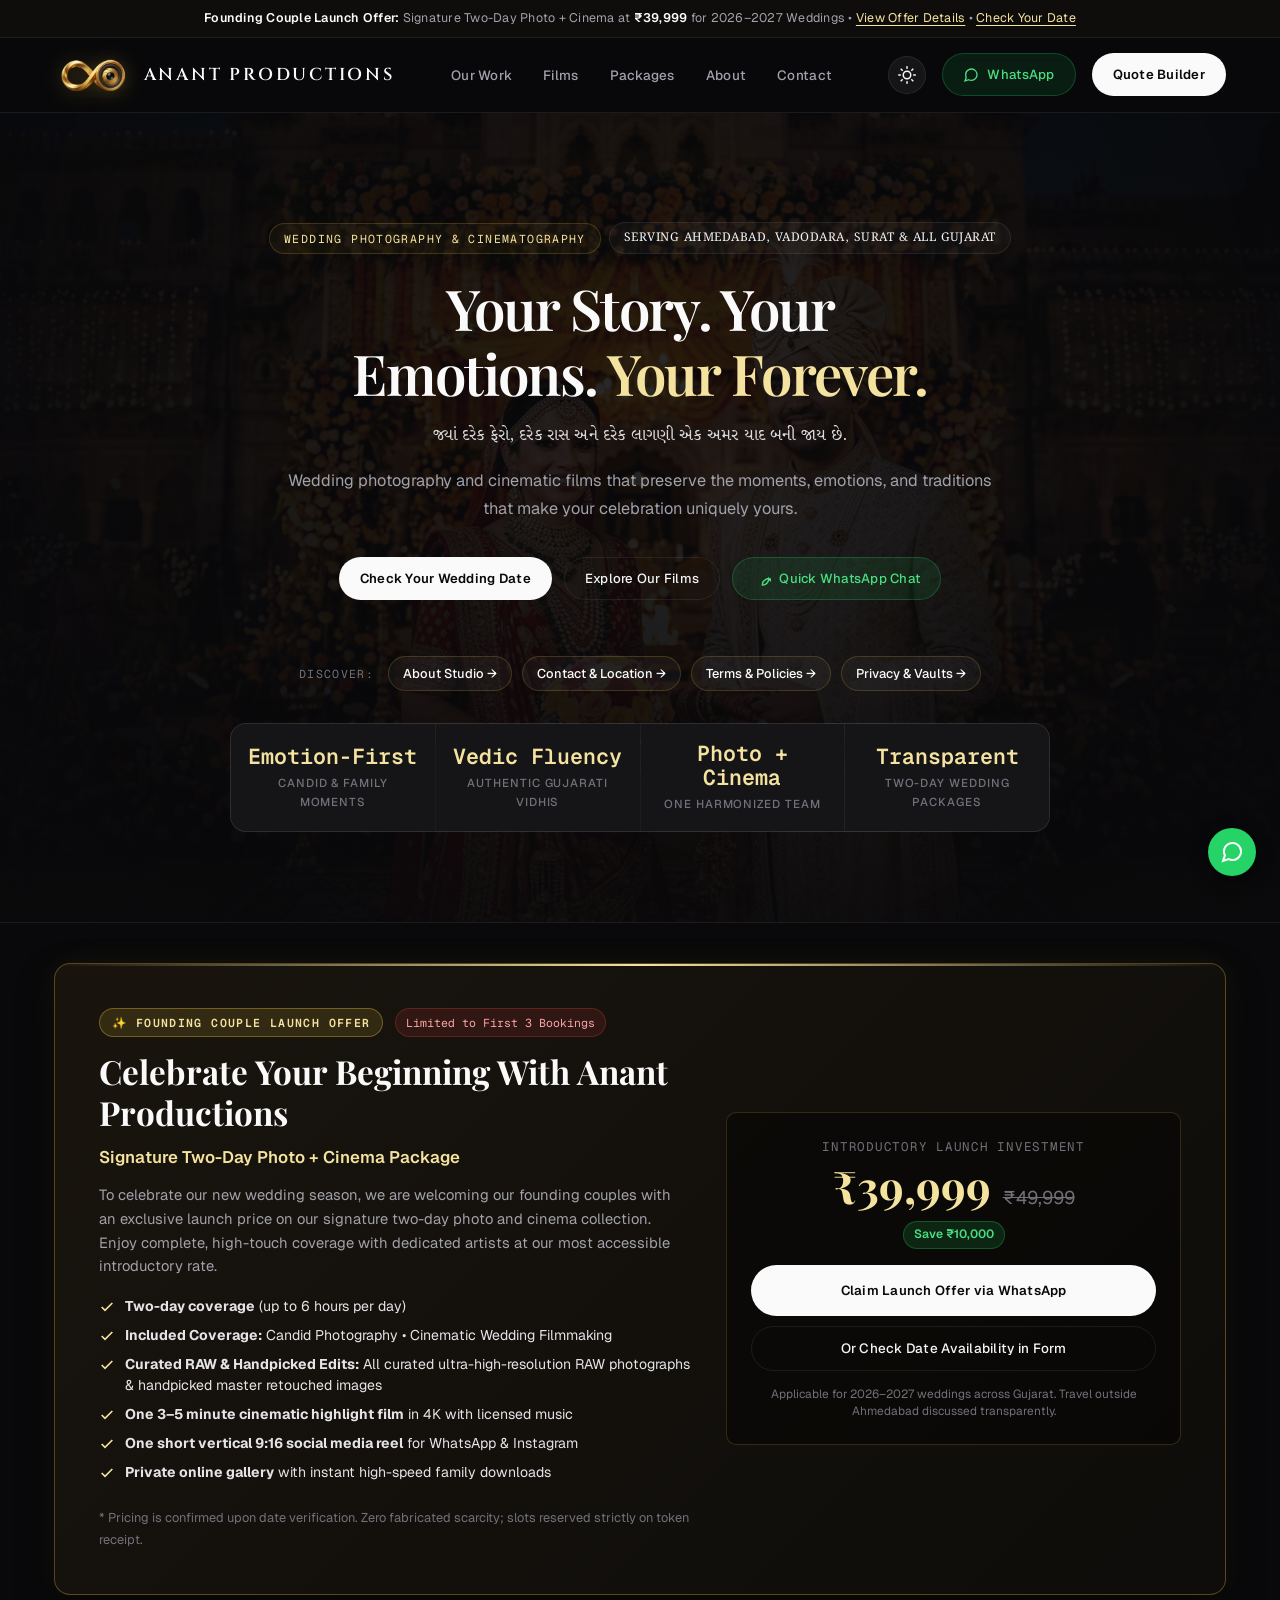
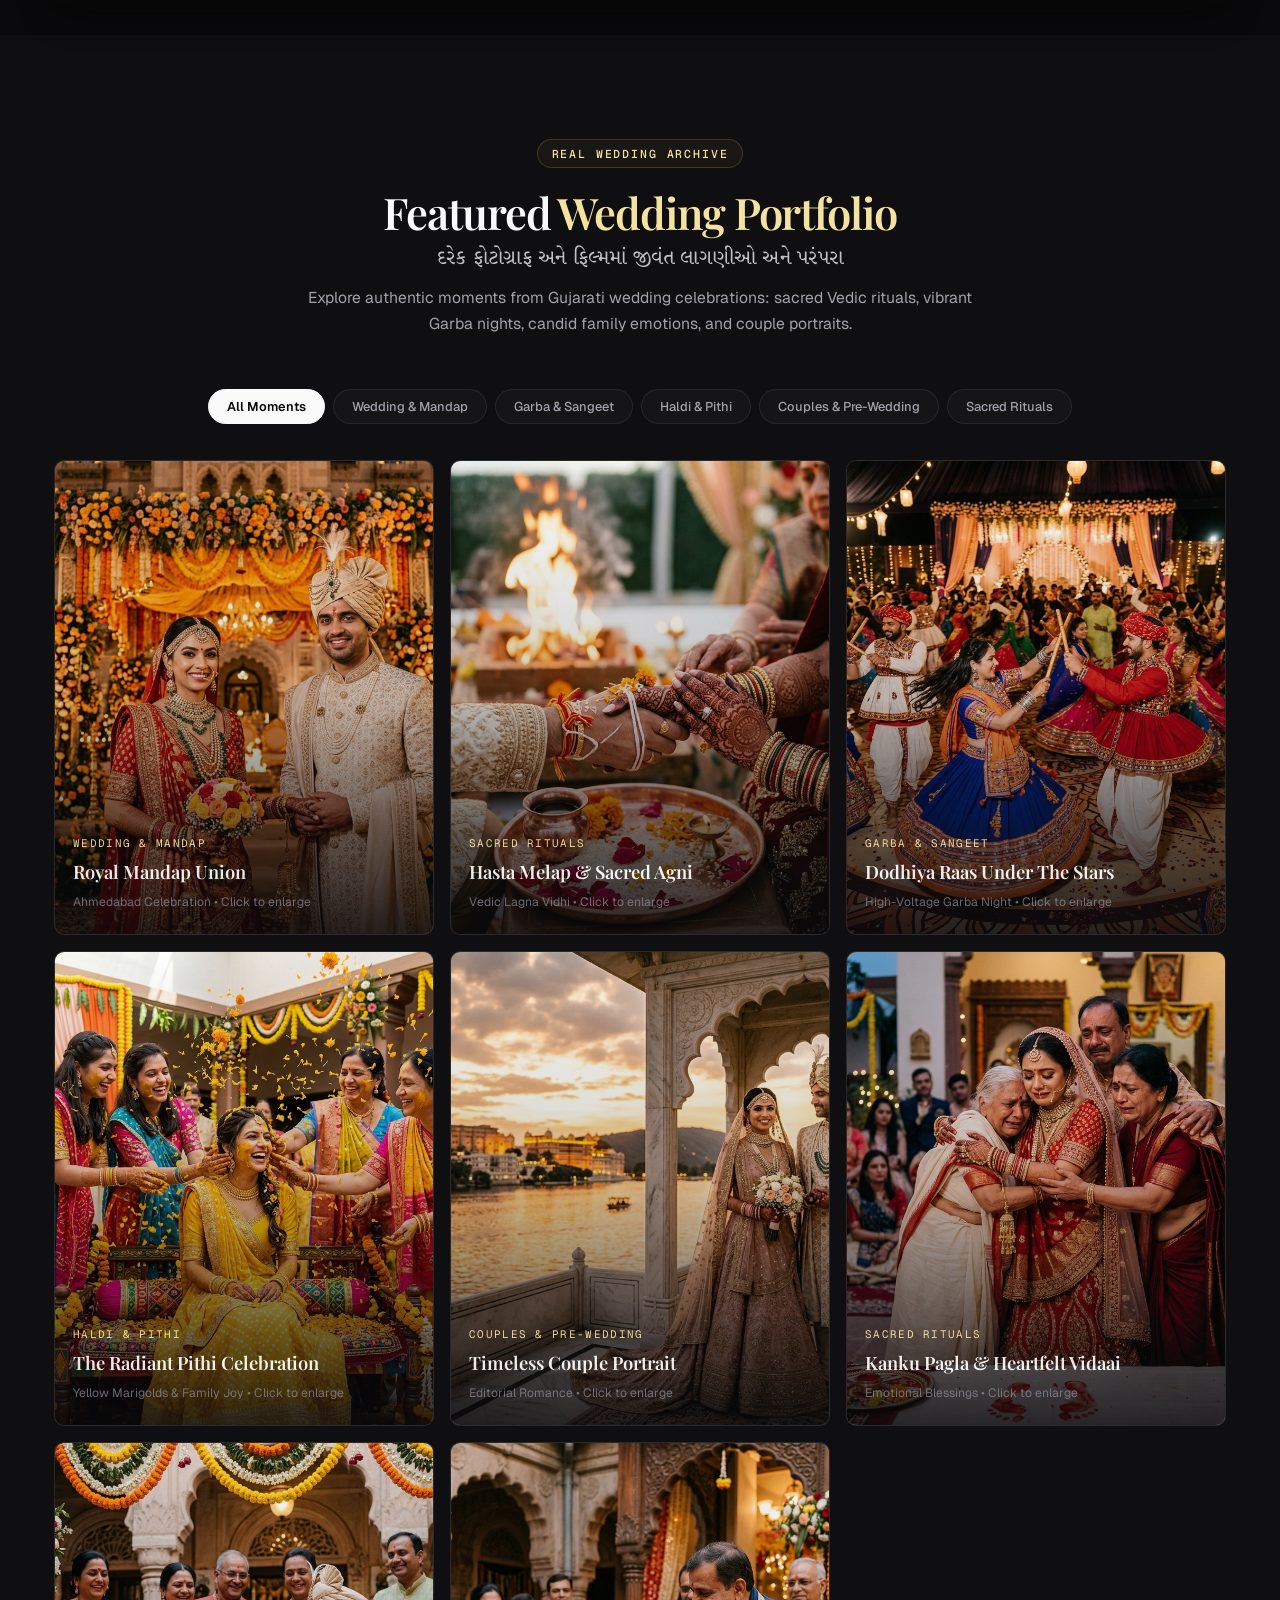
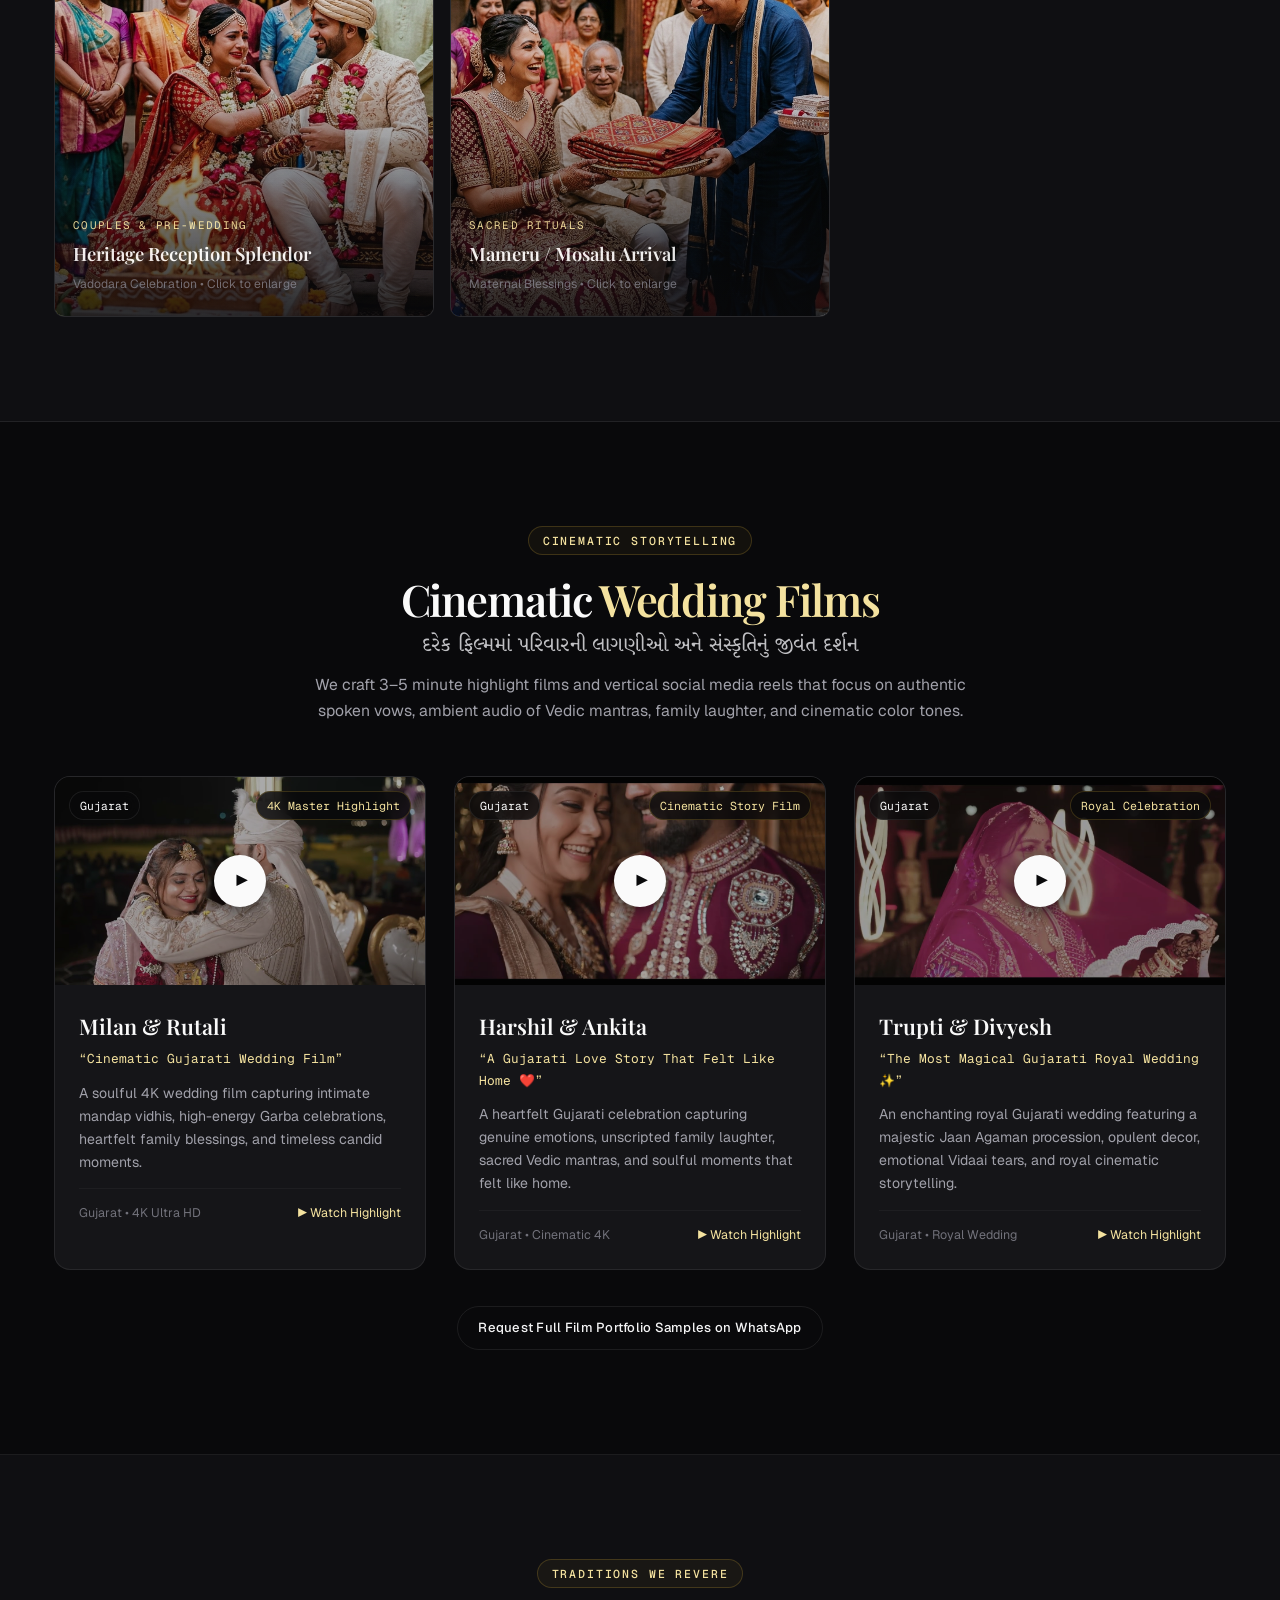
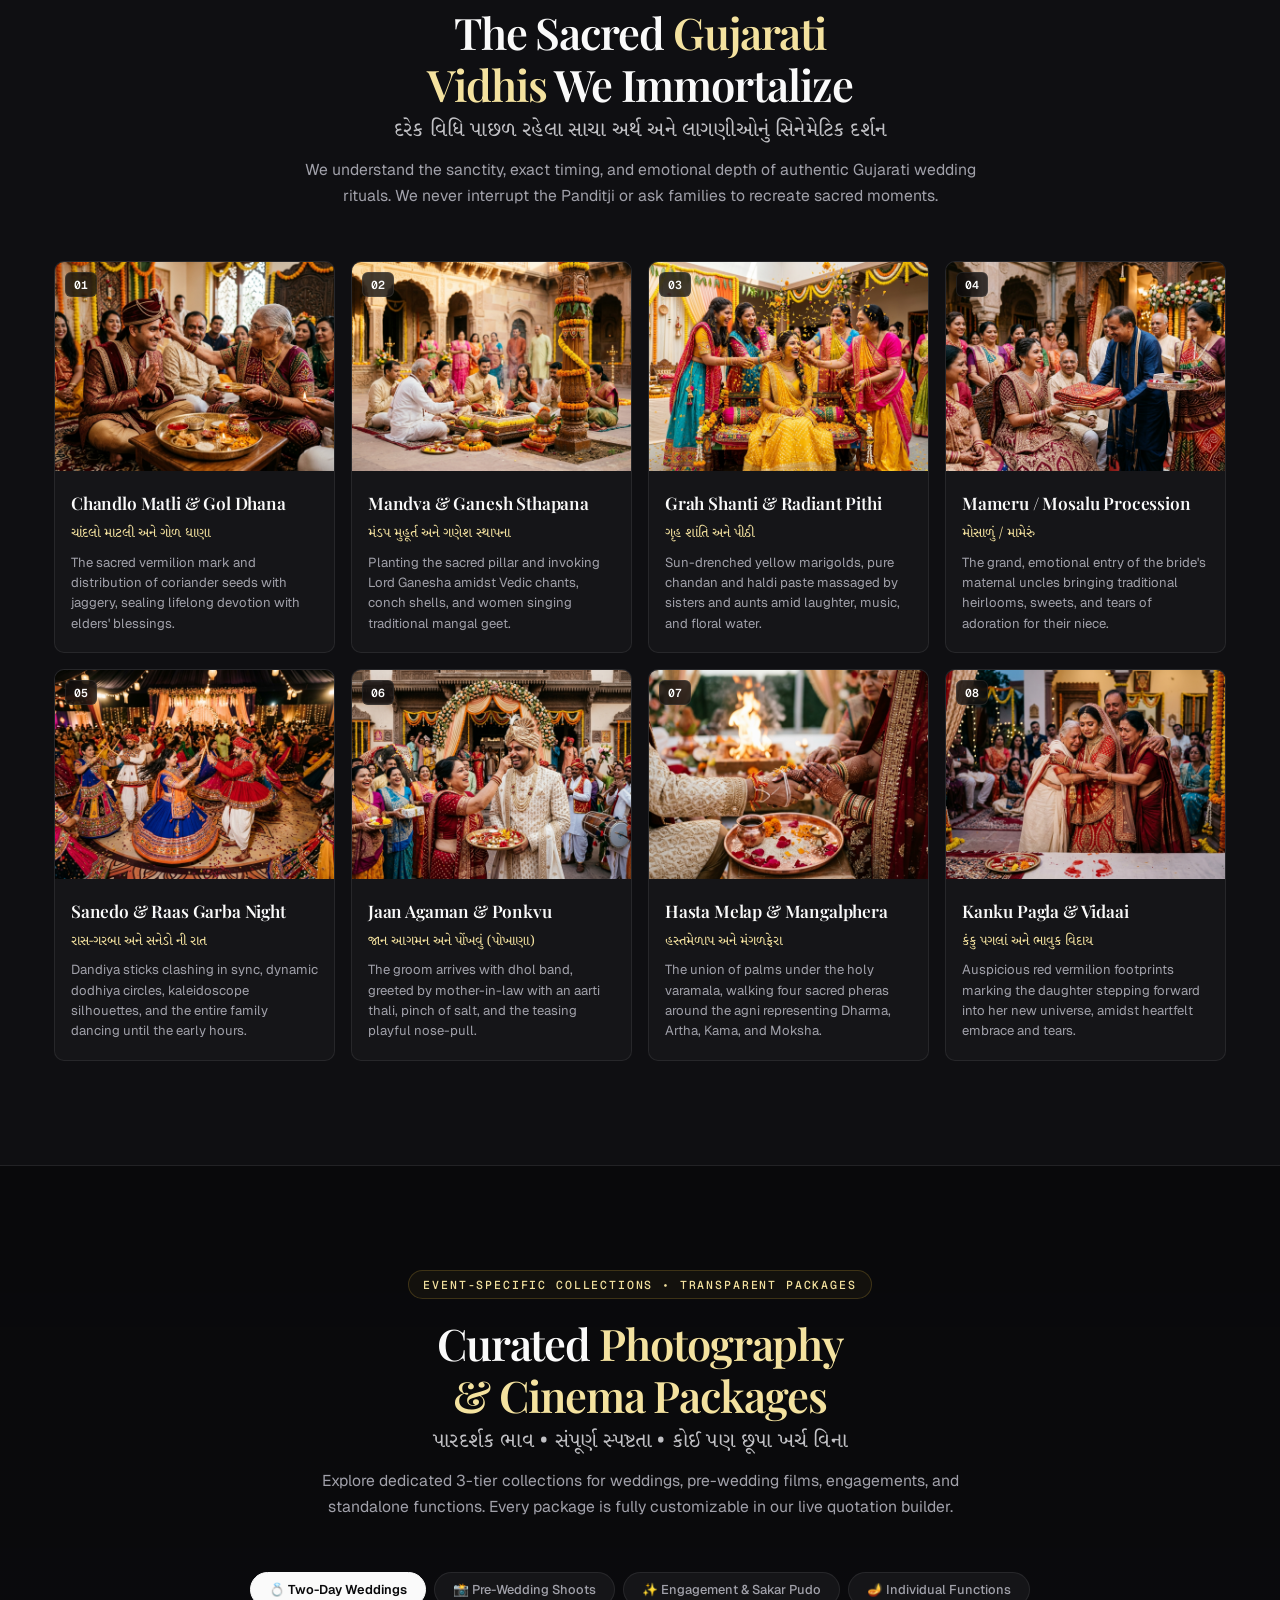
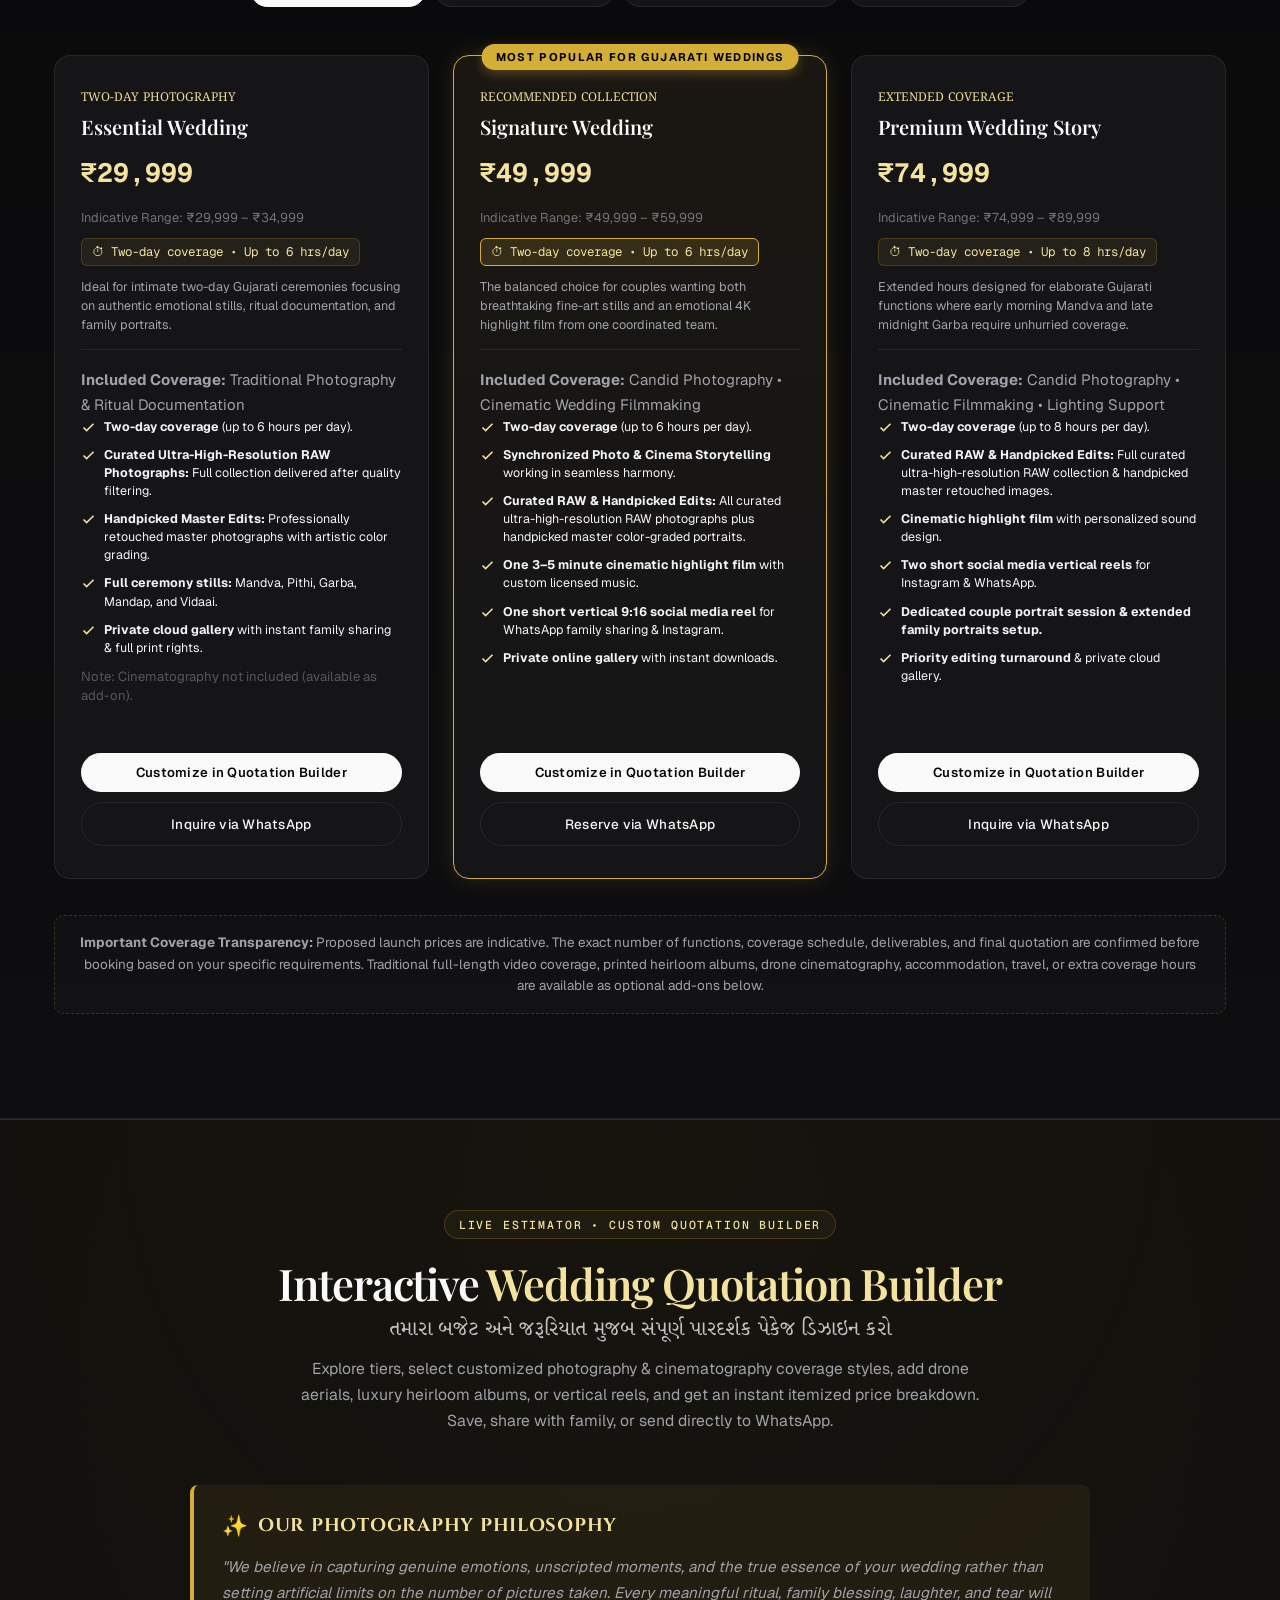
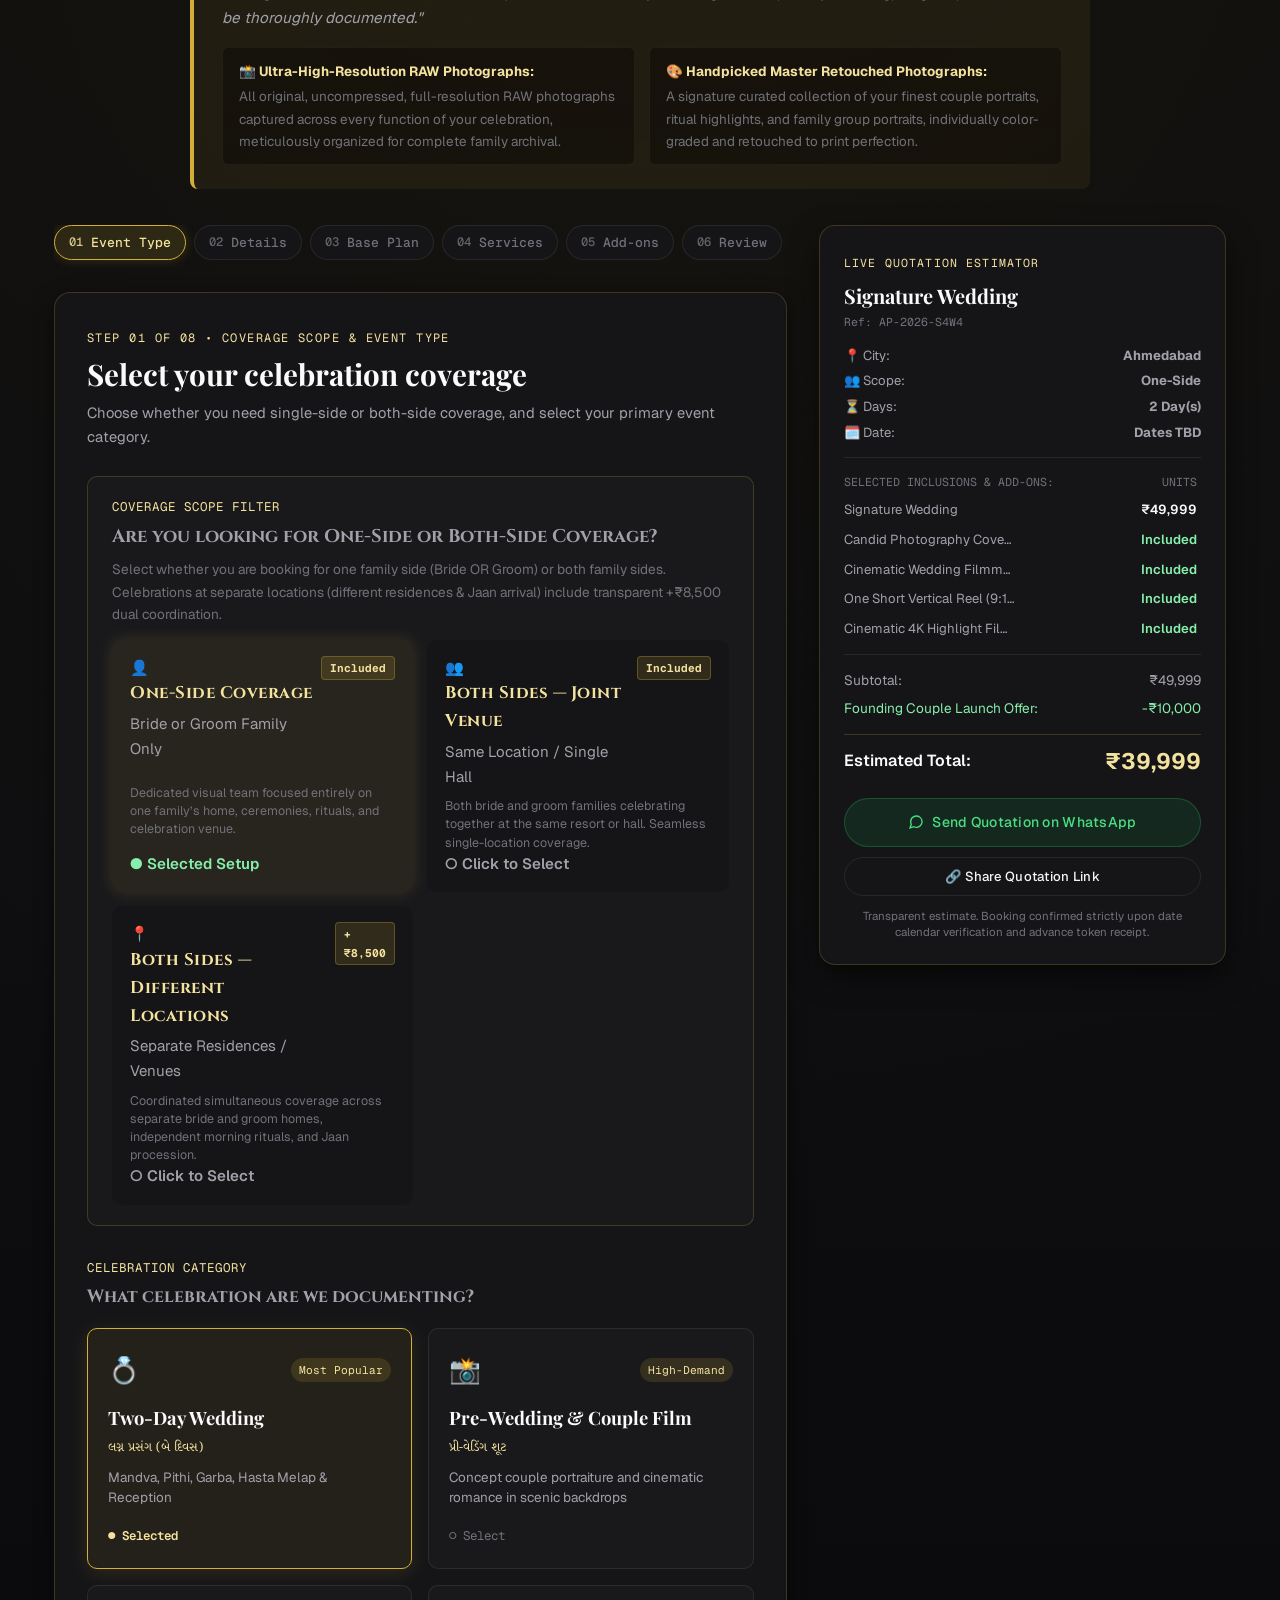
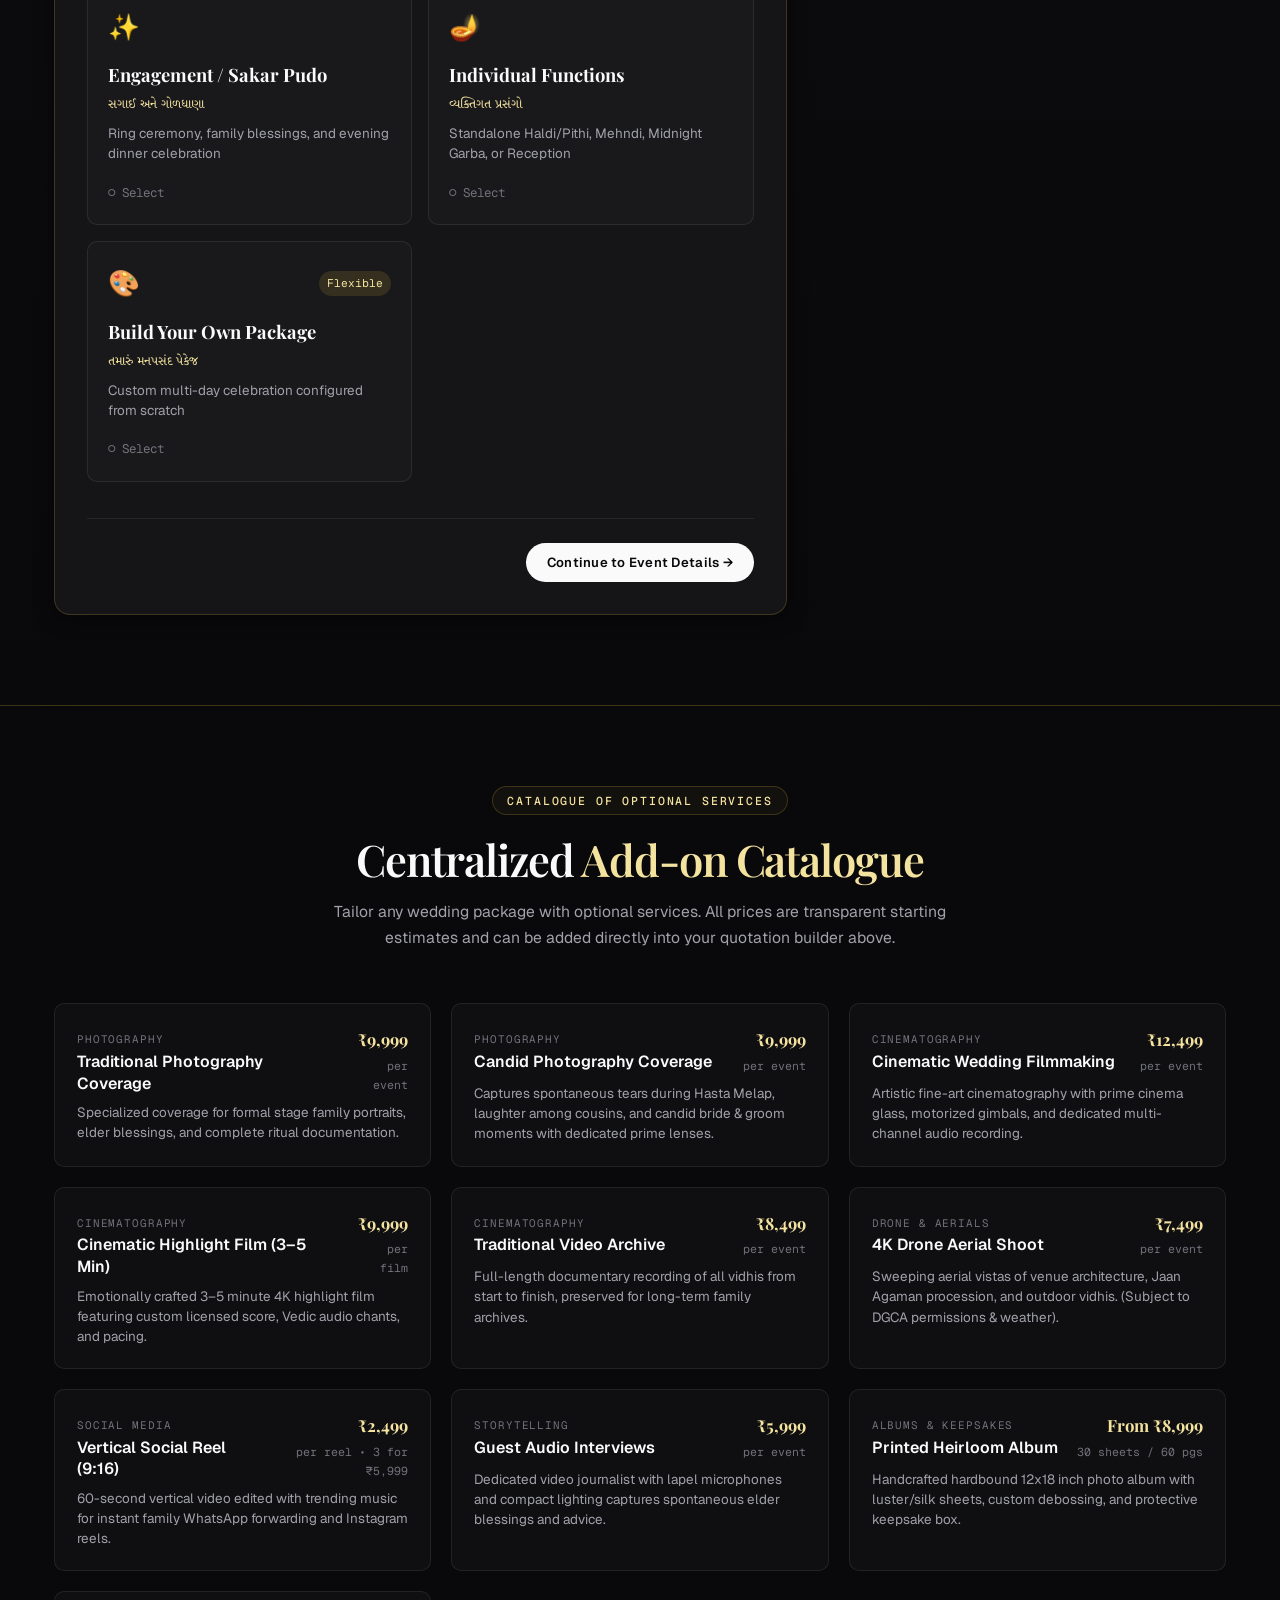
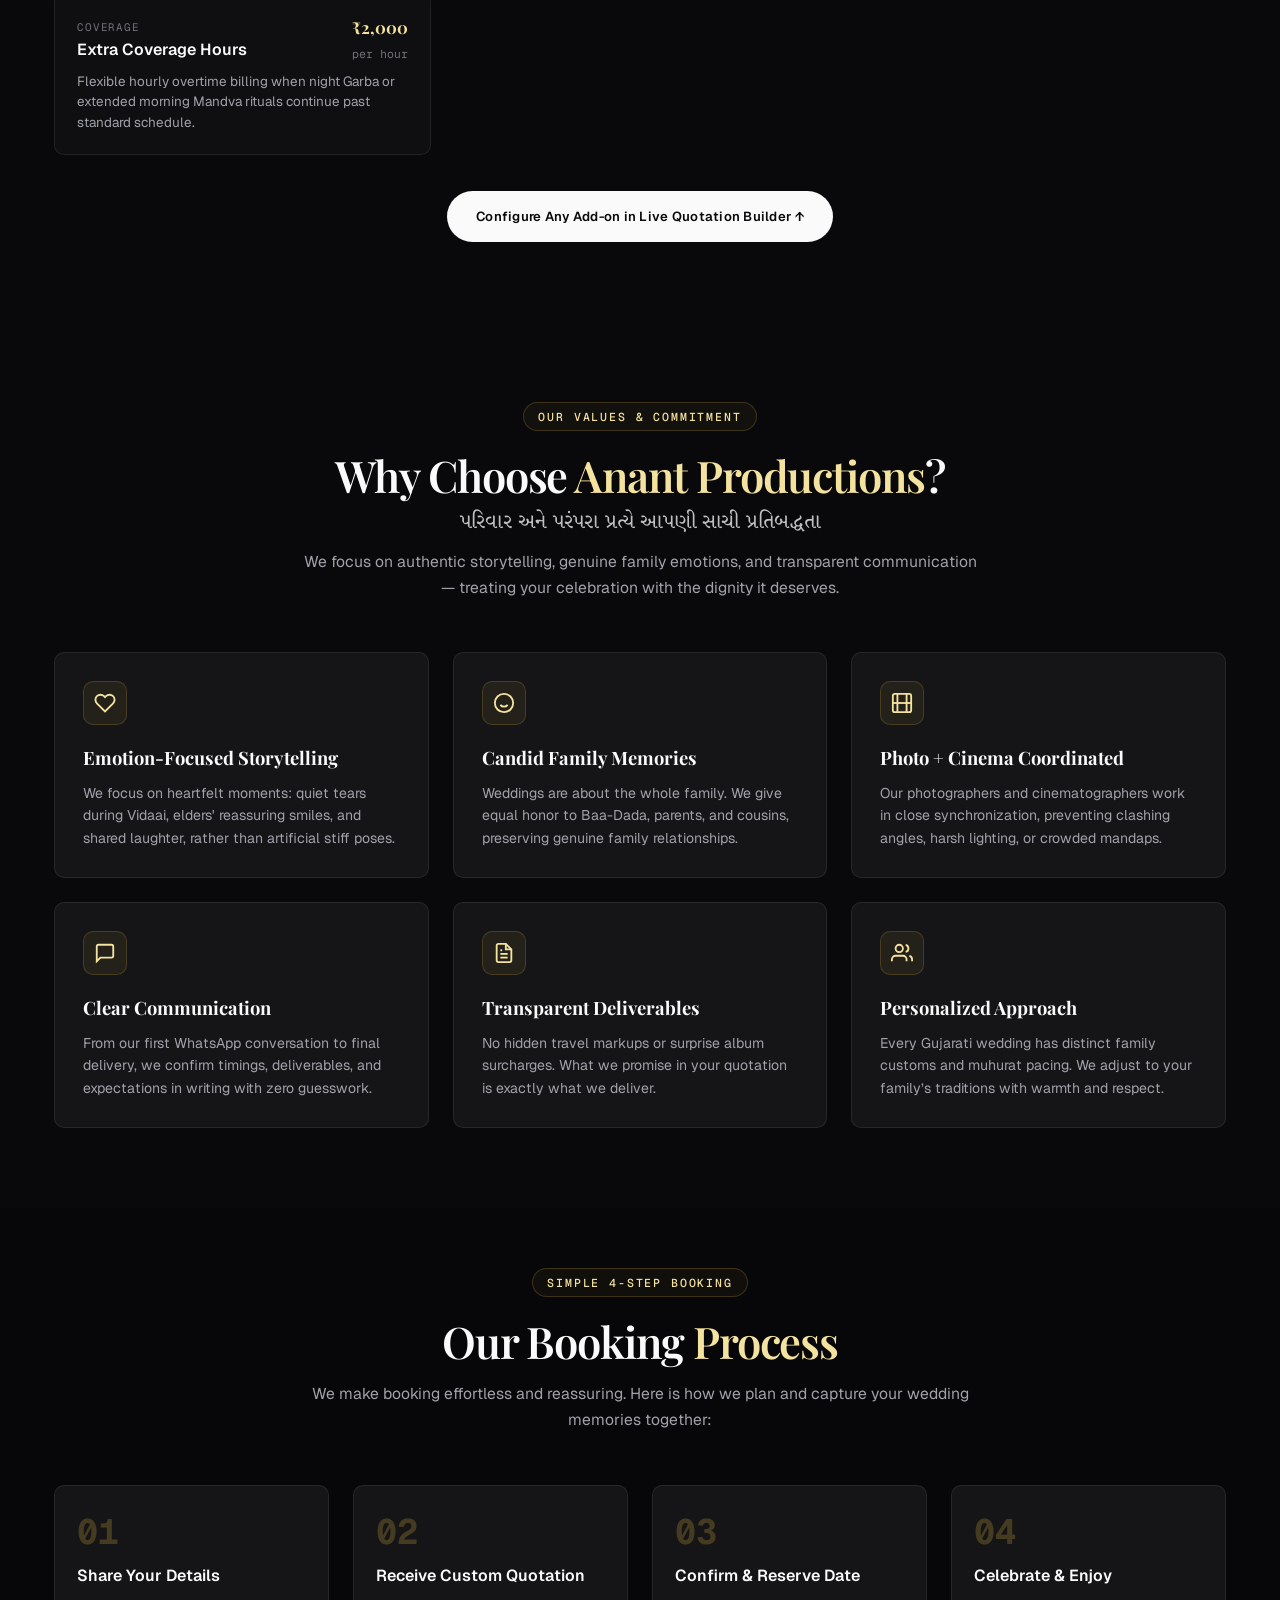
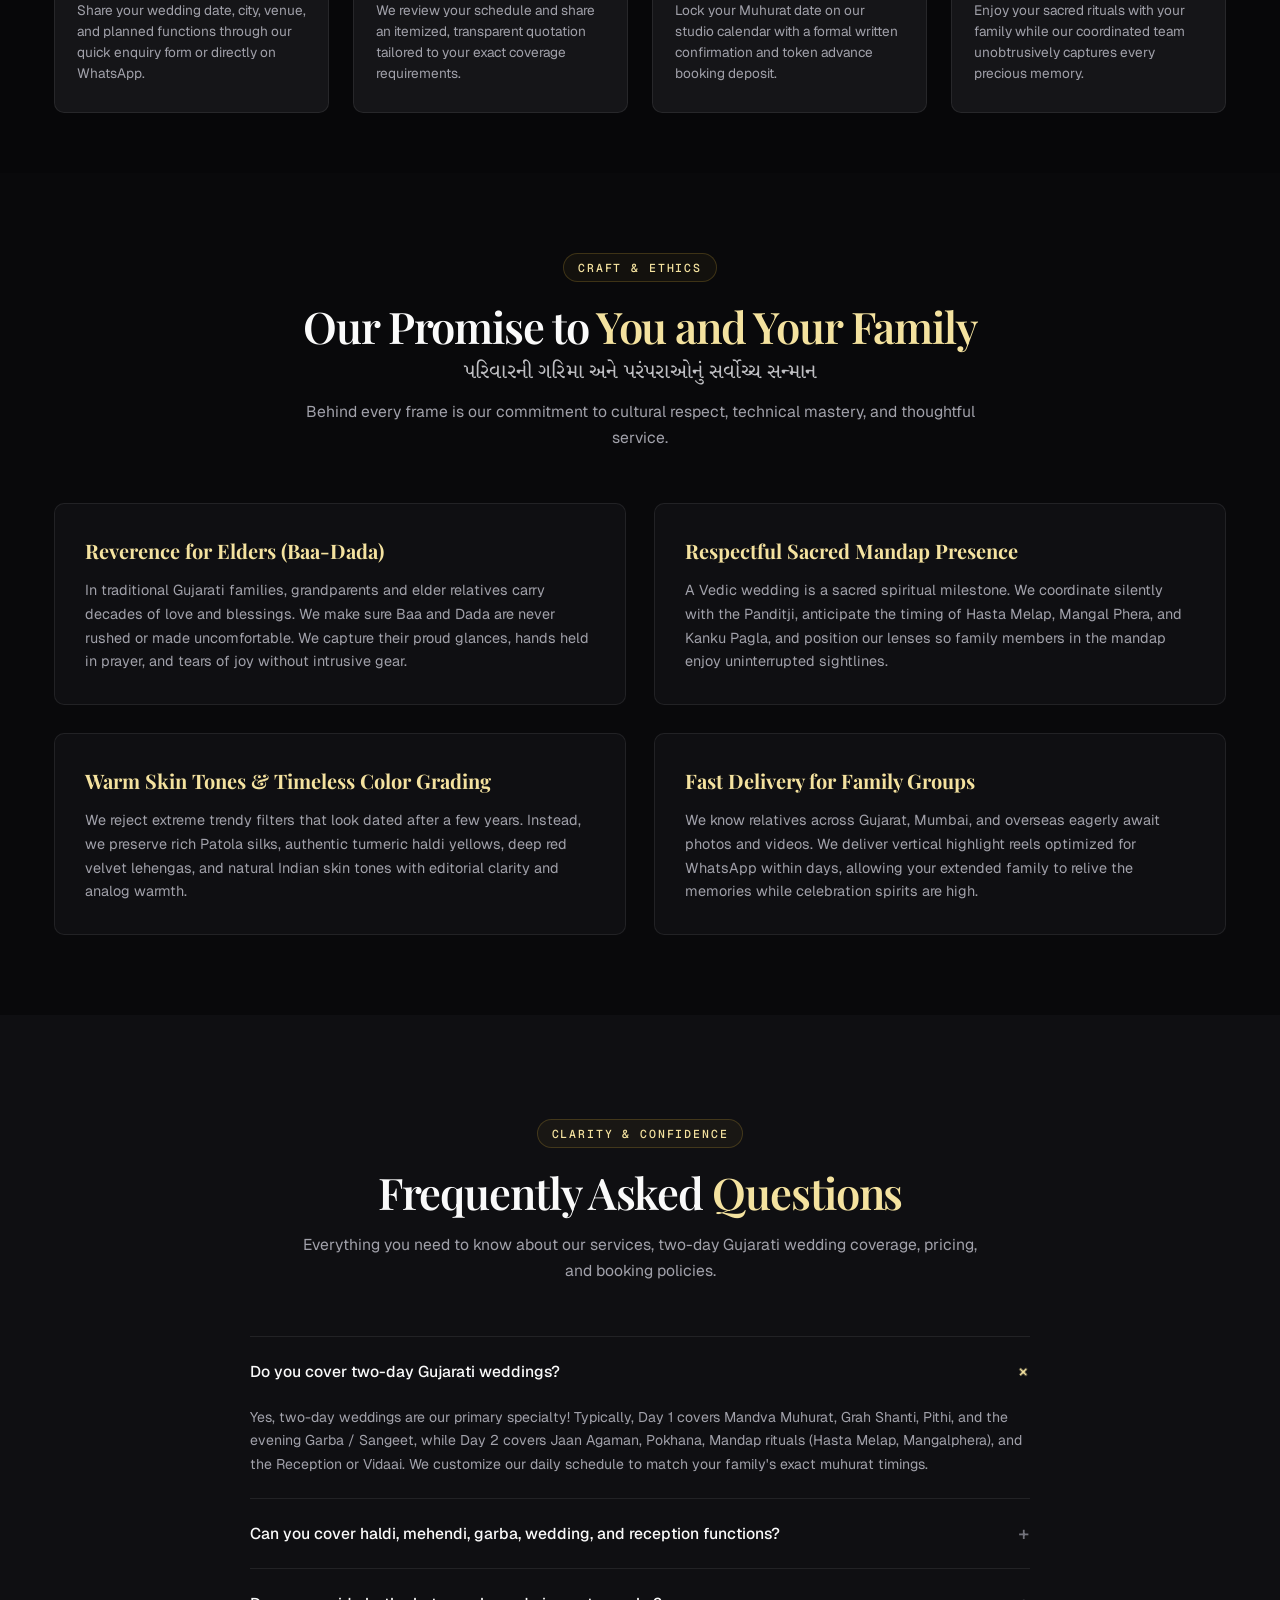
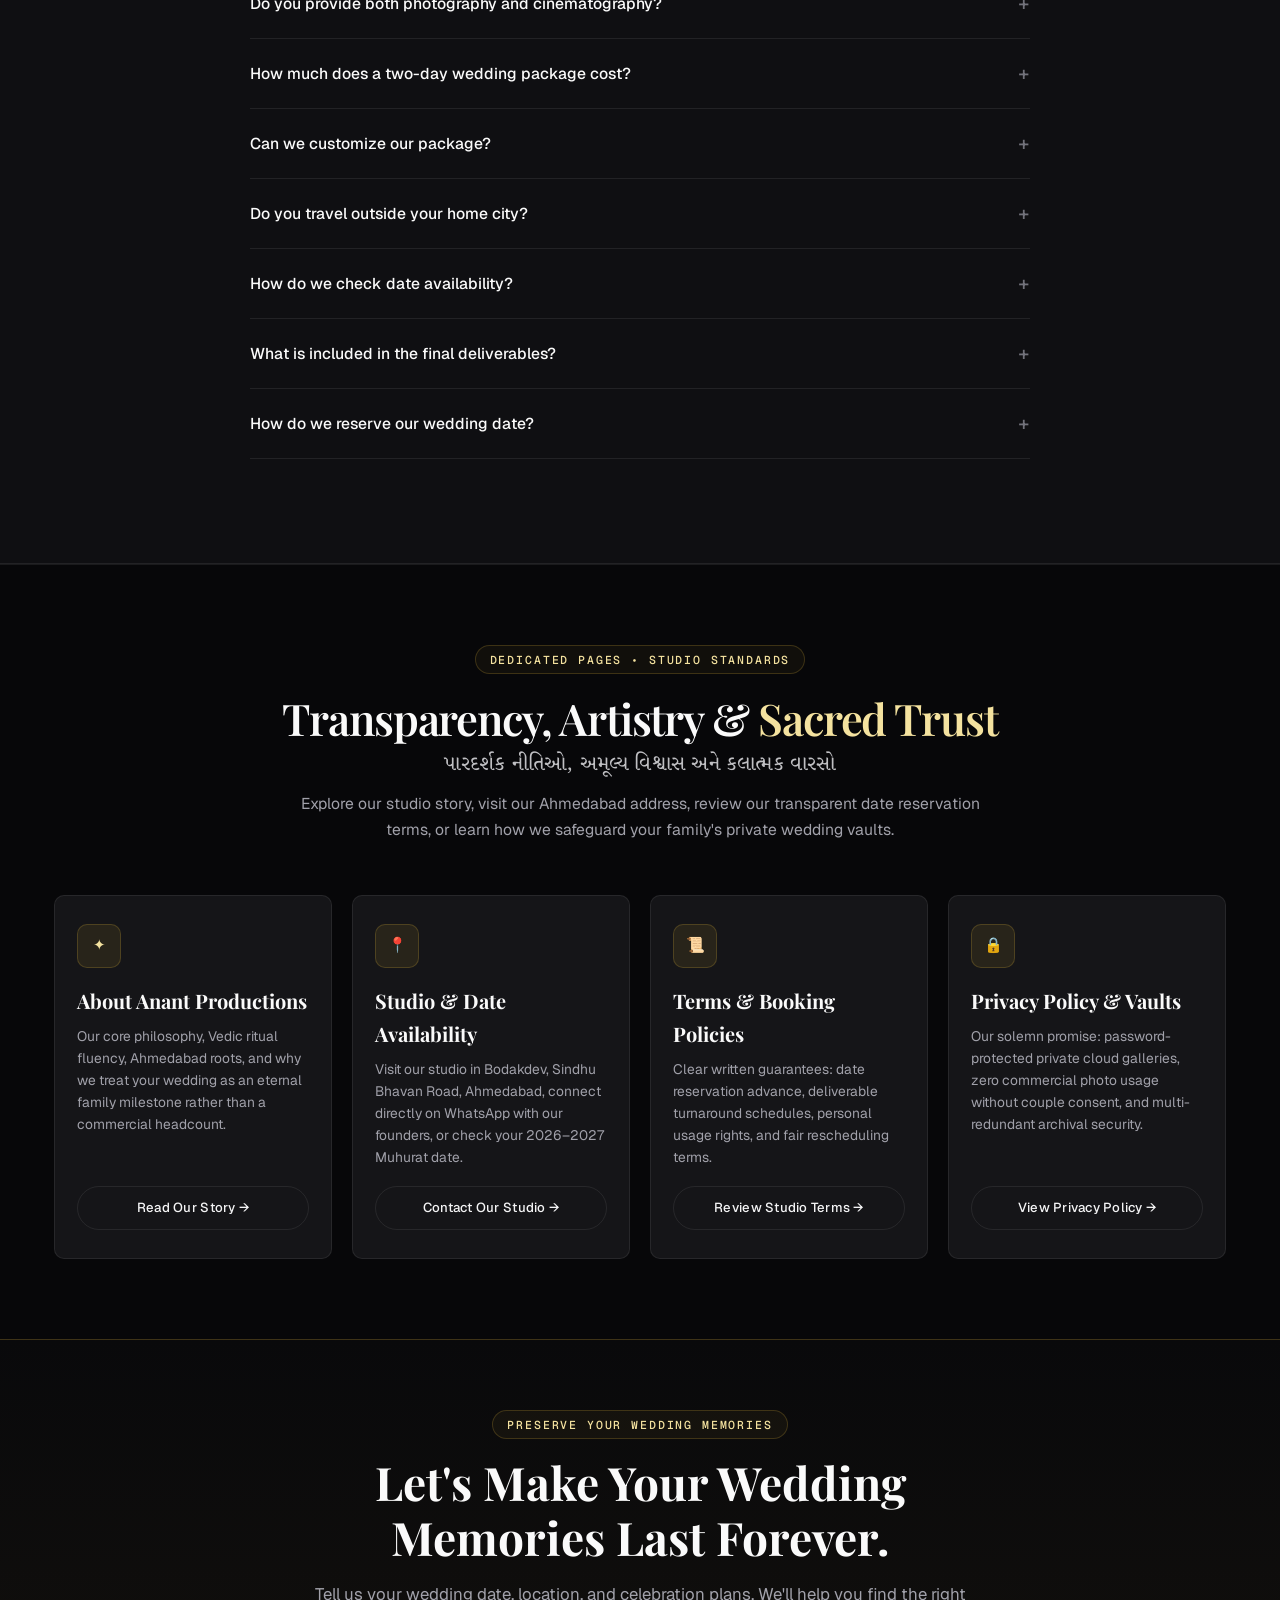
==== commit 0db13b88: "feat: add core website pages, quotation builder, pricing engine, and styling assets for Anant Produc" ====
--- a/index.html
+++ b/index.html
@@ -31,13 +31,32 @@
   <link rel="icon" type="image/png" href="anant_logo.png">
   <link rel="apple-touch-icon" href="anant_logo.png">
 
+  <!-- Prevent Flash of Unstyled Theme (FOUC) -->
+  <script>
+    (function () {
+      try {
+        var saved = localStorage.getItem('anant_theme');
+        if (saved === 'light' || (!saved && window.matchMedia && window.matchMedia('(prefers-color-scheme: light)').matches)) {
+          if (saved === 'light') {
+            document.documentElement.setAttribute('data-theme', 'light');
+          } else {
+            document.documentElement.setAttribute('data-theme', 'dark');
+          }
+        } else {
+          document.documentElement.setAttribute('data-theme', 'dark');
+        }
+      } catch (e) {}
+    })();
+  </script>
+
   <!-- Stylesheet -->
-  <link rel="stylesheet" href="css/style.css?v=9">
+  <link rel="stylesheet" href="css/style.css?v=12">
 
   <style>
-    .nav-links { display: flex; align-items: center; gap: clamp(14px, 1.8vw, 24px); list-style: none; }
-    .nav-links li, .nav-link { white-space: nowrap !important; }
-    .nav-actions { gap: 14px !important; }
+    @media (min-width: 961px) {
+      .nav-links { display: flex; align-items: center; gap: clamp(14px, 1.8vw, 24px); list-style: none; }
+      .nav-links li, .nav-link { white-space: nowrap !important; }
+    }
     .nav-brand-img { height: 38px !important; width: auto !important; max-width: 84px !important; object-fit: contain !important; border: none !important; border-radius: 0 !important; box-shadow: none !important; }
   </style>
 
@@ -114,28 +133,43 @@
         </div>
       </a>
 
-      <!-- Desktop Nav Links -->
+      <!-- Desktop Nav Links (Streamlined & Clean) -->
       <nav aria-label="Main Navigation">
         <ul class="nav-links">
-          <li><a href="#hero" class="nav-link">Home</a></li>
           <li><a href="#portfolio" class="nav-link">Our Work</a></li>
+          <li><a href="#films" class="nav-link">Films</a></li>
           <li><a href="#packages" class="nav-link">Packages</a></li>
-          <li><a href="#quotation-builder" class="nav-link" style="color: var(--gold-light);">Estimator</a></li>
-          <li><a href="#addons" class="nav-link">Add-ons</a></li>
-          <li><a href="#about" class="nav-link">About</a></li>
-          <li><a href="#faq" class="nav-link">FAQ</a></li>
-          <li><a href="#contact" class="nav-link">Contact</a></li>
+          <li><a href="about.html" class="nav-link">About</a></li>
+          <li><a href="contact.html" class="nav-link">Contact</a></li>
         </ul>
       </nav>
 
       <!-- Desktop Nav Actions -->
       <div class="nav-actions">
+        <!-- Theme Toggle Button (Light/Dark Mode) -->
+        <button type="button" class="theme-toggle-btn" id="theme-toggle-btn" aria-label="Switch to Light Mode" title="Switch between dark and light mode">
+          <svg class="theme-toggle-icon theme-toggle-icon-sun" width="18" height="18" viewBox="0 0 24 24" fill="none" stroke="currentColor" stroke-width="2" stroke-linecap="round" stroke-linejoin="round" aria-hidden="true">
+            <circle cx="12" cy="12" r="5"></circle>
+            <line x1="12" y1="1" x2="12" y2="3"></line>
+            <line x1="12" y1="21" x2="12" y2="23"></line>
+            <line x1="4.22" y1="4.22" x2="5.64" y2="5.64"></line>
+            <line x1="18.36" y1="18.36" x2="19.78" y2="19.78"></line>
+            <line x1="1" y1="12" x2="3" y2="12"></line>
+            <line x1="21" y1="12" x2="23" y2="12"></line>
+            <line x1="4.22" y1="19.78" x2="5.64" y2="18.36"></line>
+            <line x1="18.36" y1="5.64" x2="19.78" y2="4.22"></line>
+          </svg>
+          <svg class="theme-toggle-icon theme-toggle-icon-moon" width="18" height="18" viewBox="0 0 24 24" fill="none" stroke="currentColor" stroke-width="2" stroke-linecap="round" stroke-linejoin="round" aria-hidden="true">
+            <path d="M21 12.79A9 9 0 1 1 11.21 3 7 7 0 0 0 21 12.79z"></path>
+          </svg>
+        </button>
+
         <a href="https://wa.me/918000088819?text=Hello%20Anant%20Productions!%20We%20are%20planning%20our%20wedding%20and%20would%20love%20to%20check%20your%20date%20availability." target="_blank" rel="noopener" class="btn btn-whatsapp" aria-label="Chat on WhatsApp">
           <svg width="16" height="16" viewBox="0 0 24 24" fill="none" stroke="currentColor" stroke-width="2" aria-hidden="true"><path d="M21 11.5a8.38 8.38 0 0 1-.9 3.8 8.5 8.5 0 0 1-7.6 4.7 8.38 8.38 0 0 1-3.8-.9L3 21l1.9-5.7a8.38 8.38 0 0 1-.9-3.8 8.5 8.5 0 0 1 4.7-7.6 8.38 8.38 0 0 1 3.8-.9h.5a8.48 8.48 0 0 1 8 8v.5z"/></svg>
           WhatsApp
         </a>
         <a href="#quotation-builder" class="btn btn-gold" id="nav-cta-date">
-          Custom Quote Builder
+          Quote Builder
         </a>
         <button class="mobile-menu-toggle" aria-label="Toggle navigation menu" aria-expanded="false">
           ☰
@@ -156,20 +190,21 @@
         </div>
         <button class="mobile-drawer-close" aria-label="Close navigation menu" style="background: none; border: none; color: var(--gold-light); font-size: 1.8rem; cursor: pointer;">✕</button>
       </div>
-      <ul style="list-style: none; display: flex; flex-direction: column; gap: 18px; font-size: 1.05rem; font-family: var(--font-mono);">
-        <li><a href="#hero" class="mobile-nav-link">Home</a></li>
-        <li><a href="#launch-offer" class="mobile-nav-link" style="color: var(--gold-light);">✨ Launch Offer (₹39,999)</a></li>
-        <li><a href="#portfolio" class="mobile-nav-link">Our Work &amp; Films</a></li>
-        <li><a href="#packages" class="mobile-nav-link">Curated Packages</a></li>
-        <li><a href="#quotation-builder" class="mobile-nav-link" style="color: var(--gold-light);">⚡ Quotation Builder</a></li>
-        <li><a href="#addons" class="mobile-nav-link">Add-on Catalogue</a></li>
-        <li><a href="#about" class="mobile-nav-link">Why Anant Productions</a></li>
-        <li><a href="#process" class="mobile-nav-link">Our Process</a></li>
-        <li><a href="#faq" class="mobile-nav-link">FAQ</a></li>
-        <li><a href="#contact" class="mobile-nav-link">Check Wedding Date</a></li>
+      <ul style="list-style: none; display: flex; flex-direction: column; gap: 16px; font-size: 1rem; font-family: var(--font-mono);">
+        <li><a href="index.html" class="mobile-nav-link">Home</a></li>
+        <li><a href="about.html" class="mobile-nav-link" style="color: var(--gold-light);">✦ About Anant Productions</a></li>
+        <li><a href="index.html#portfolio" class="mobile-nav-link">Our Work &amp; Films</a></li>
+        <li><a href="index.html#packages" class="mobile-nav-link">Curated Packages</a></li>
+        <li><a href="index.html#quotation-builder" class="mobile-nav-link" style="color: var(--gold-light);">⚡ Quotation Builder</a></li>
+        <li><a href="contact.html" class="mobile-nav-link">Contact &amp; Studio Location</a></li>
+        <li><a href="terms-and-conditions.html" class="mobile-nav-link" style="font-size: 0.9rem; color: var(--mute);">Terms &amp; Retainer Policies</a></li>
+        <li><a href="privacy-policy.html" class="mobile-nav-link" style="font-size: 0.9rem; color: var(--mute);">Privacy Policy &amp; Vaults</a></li>
       </ul>
     </div>
     <div style="display: flex; flex-direction: column; gap: 12px; margin-top: 24px;">
+      <button type="button" class="btn btn-outline-gold" id="mobile-theme-toggle-btn" style="width: 100%; justify-content: center; gap: 8px;">
+        <span class="mobile-theme-label">☀️ Switch to Light Mode</span>
+      </button>
       <a href="https://wa.me/918000088819?text=Hello%20Anant%20Productions!%20We%20would%20love%20to%20check%20your%20availability%20for%20our%20wedding." class="btn btn-whatsapp" style="width: 100%; justify-content: center;">
         <svg width="18" height="18" viewBox="0 0 24 24" fill="none" stroke="currentColor" stroke-width="2"><path d="M21 11.5a8.38 8.38 0 0 1-.9 3.8 8.5 8.5 0 0 1-7.6 4.7 8.38 8.38 0 0 1-3.8-.9L3 21l1.9-5.7a8.38 8.38 0 0 1-.9-3.8 8.5 8.5 0 0 1 4.7-7.6 8.38 8.38 0 0 1 3.8-.9h.5a8.48 8.48 0 0 1 8 8v.5z"/></svg>
         Chat on WhatsApp
@@ -216,10 +251,19 @@
               Explore Our Films
             </a>
             <a href="https://wa.me/918000088819?text=Namaste%20Anant%20Productions!%20We%20are%20planning%20our%20wedding%20and%20would%20love%20to%20discuss%20photography%20and%20films." target="_blank" rel="noopener" class="btn btn-whatsapp" aria-label="Direct Artist WhatsApp">
-              <svg width="18" height="18" viewBox="0 0 24 24" fill="none" stroke="currentColor" stroke-width="2"><path d="M21 11.5a8.38 8.38 0 0 1-.9 3.8 8.5 8.5 0 0 1-7.6 4.7 8.38 8.38 0 0 1-3.8-.9L3 21l1.9-5.7a8.38 8.38 0 0 1-.9-3.8 8.5 8.5 0 0 1 4.7-7.6 8.38 8.38 0 0 1 3.8-.9h.5a8.48 8.48 0 0 1 8 8v.5z"/></svg>
+              <svg width="18" height="18" viewBox="0 0 24 24" fill="none" stroke="currentColor" stroke-width="2"><path d="M21 11.5a8.38 8.38 0 0 1-.9 3.8 8.5 8.5 0 0 1-7.6 4.7 8.38 8.38 0 0 1 4.7-7.6 8.38 8.38 0 0 1 3.8-.9h.5a8.48 8.48 0 0 1 8 8v.5z"/></svg>
               Quick WhatsApp Chat
             </a>
           </div>
+
+          <!-- Hero Section Quick MPA Navigation Links -->
+          <nav class="hero-quick-links" aria-label="Explore Anant Productions">
+            <span class="hero-quick-label">Discover:</span>
+            <a href="about.html" class="hero-quick-link">About Studio &rarr;</a>
+            <a href="contact.html" class="hero-quick-link">Contact &amp; Location &rarr;</a>
+            <a href="terms-and-conditions.html" class="hero-quick-link">Terms &amp; Policies &rarr;</a>
+            <a href="privacy-policy.html" class="hero-quick-link">Privacy &amp; Vaults &rarr;</a>
+          </nav>
 
           <!-- Genuine Value Pillars (Grounded & Authentic) -->
           <div class="hero-stats" style="grid-template-columns: repeat(4, 1fr);">
@@ -267,11 +311,11 @@
               </li>
               <li class="launch-deliverable-item">
                 <svg width="16" height="16" viewBox="0 0 24 24" fill="none" stroke="currentColor" stroke-width="2.5"><polyline points="20 6 9 17 4 12"/></svg>
-                <span><strong>Dedicated team:</strong> 1 Candid Photographer + 1 Cinematographer</span>
+                <span><strong>Included Coverage:</strong> Candid Photography &bull; Cinematic Wedding Filmmaking</span>
               </li>
               <li class="launch-deliverable-item">
                 <svg width="16" height="16" viewBox="0 0 24 24" fill="none" stroke="currentColor" stroke-width="2.5"><polyline points="20 6 9 17 4 12"/></svg>
-                <span><strong>350–500 master color-graded</strong> high-resolution photographs</span>
+                <span><strong>Curated RAW &amp; Handpicked Edits:</strong> All curated ultra-high-resolution RAW photographs &amp; handpicked master retouched images</span>
               </li>
               <li class="launch-deliverable-item">
                 <svg width="16" height="16" viewBox="0 0 24 24" fill="none" stroke="currentColor" stroke-width="2.5"><polyline points="20 6 9 17 4 12"/></svg>
@@ -441,94 +485,71 @@
         </div>
 
         <div class="films-grid">
-          <!-- Film 1 -->
-          <div class="film-card" data-film-id="film-1" role="button" tabindex="0" aria-label="Preview film story: Belvedere Celebration">
+          <!-- Film 1: Milan & Rutali -->
+          <div class="film-card" data-film-id="film-1" role="button" tabindex="0" aria-label="Watch wedding film: Milan &amp; Rutali">
             <div class="film-poster">
-              <span class="film-location-badge">Ahmedabad, Gujarat</span>
-              <span class="film-badge">4K Cinema Highlight</span>
-              <img src="images/film-aastha-parth.jpg" alt="Ahmedabad wedding film preview" class="film-poster-img" loading="lazy">
+              <span class="film-location-badge">Gujarat</span>
+              <span class="film-badge">4K Master Highlight</span>
+              <img src="images/film-milan-rutali.jpg" alt="Milan &amp; Rutali — Cinematic Gujarati Wedding Film" class="film-poster-img" loading="lazy">
               <div class="film-poster-overlay">
                 <div class="play-button" aria-hidden="true">&#9654;</div>
               </div>
             </div>
             <div class="film-details">
-              <h3 class="film-couples">Belvedere Celebration</h3>
-              <div class="film-tagline">&ldquo;Ahmedabad Traditional Celebration&rdquo;</div>
+              <h3 class="film-couples">Milan &amp; Rutali</h3>
+              <div class="film-tagline">&ldquo;Cinematic Gujarati Wedding Film&rdquo;</div>
               <p style="font-size: 0.88rem; color: var(--body); margin-bottom: 14px;">
-                A traditional Gujarati wedding capturing joyful Mandva rituals, midnight Dodhiya Garba, and emotional Hasta Melap under golden floral mandap bells.
+                A soulful 4K wedding film capturing intimate mandap vidhis, high-energy Garba celebrations, heartfelt family blessings, and timeless candid moments.
               </p>
               <div class="film-meta">
-                <span>Ahmedabad, Gujarat</span>
-                <span style="color: var(--gold-light);">Highlight Film + Reel</span>
-              </div>
-            </div>
-          </div>
-
-          <!-- Film 2 -->
-          <div class="film-card" data-film-id="film-2" role="button" tabindex="0" aria-label="Preview film story: Lakeside Royal Celebration">
+                <span>Gujarat &bull; 4K Ultra HD</span>
+                <span style="color: var(--gold-light);">▶ Watch Highlight</span>
+              </div>
+            </div>
+          </div>
+
+          <!-- Film 2: Harshil & Ankita -->
+          <div class="film-card" data-film-id="film-2" role="button" tabindex="0" aria-label="Watch wedding film: Harshil &amp; Ankita">
             <div class="film-poster">
-              <span class="film-location-badge">Surat to Rajasthan</span>
-              <span class="film-badge">Lakeside Highlight</span>
-              <img src="images/film-dhwani-harsh.jpg" alt="Lakeside celebration wedding film preview" class="film-poster-img" loading="lazy">
+              <span class="film-location-badge">Gujarat</span>
+              <span class="film-badge">Cinematic Story Film</span>
+              <img src="images/film-harshil-ankita.jpg" alt="Harshil &amp; Ankita — A Gujarati Love Story That Felt Like Home" class="film-poster-img" loading="lazy">
               <div class="film-poster-overlay">
                 <div class="play-button" aria-hidden="true">&#9654;</div>
               </div>
             </div>
             <div class="film-details">
-              <h3 class="film-couples">Lakeside Heritage Romance</h3>
-              <div class="film-tagline">&ldquo;From Tapi Riverbanks to Royal Courtyards&rdquo;</div>
+              <h3 class="film-couples">Harshil &amp; Ankita</h3>
+              <div class="film-tagline">&ldquo;A Gujarati Love Story That Felt Like Home ❤️&rdquo;</div>
               <p style="font-size: 0.88rem; color: var(--body); margin-bottom: 14px;">
-                Rich family customs, acoustic Shehnai melodies, heartfelt Mosalu gifts from the maternal family, and candid couple portraits along tranquil lakeside arches.
+                A heartfelt Gujarati celebration capturing genuine emotions, unscripted family laughter, sacred Vedic mantras, and soulful moments that felt like home.
               </p>
               <div class="film-meta">
-                <span>Surat &bull; Destination</span>
-                <span style="color: var(--gold-light);">4K Highlight Film</span>
-              </div>
-            </div>
-          </div>
-
-          <!-- Film 3 -->
-          <div class="film-card" data-film-id="film-3" role="button" tabindex="0" aria-label="Preview film story: Baroda Heritage Haveli">
+                <span>Gujarat &bull; Cinematic 4K</span>
+                <span style="color: var(--gold-light);">▶ Watch Highlight</span>
+              </div>
+            </div>
+          </div>
+
+          <!-- Film 3: Trupti & Divyesh -->
+          <div class="film-card" data-film-id="film-3" role="button" tabindex="0" aria-label="Watch wedding film: Trupti &amp; Divyesh">
             <div class="film-poster">
-              <span class="film-location-badge">Vadodara, Gujarat</span>
-              <span class="film-badge">Intimate Heritage</span>
-              <img src="images/film-maitri-bhavin.jpg" alt="Vadodara heritage wedding film preview" class="film-poster-img" loading="lazy">
+              <span class="film-location-badge">Gujarat</span>
+              <span class="film-badge">Royal Celebration</span>
+              <img src="images/film-trupti-divyesh.jpg" alt="Trupti &amp; Divyesh — The Most Magical Gujarati Royal Wedding" class="film-poster-img" loading="lazy">
               <div class="film-poster-overlay">
                 <div class="play-button" aria-hidden="true">&#9654;</div>
               </div>
             </div>
             <div class="film-details">
-              <h3 class="film-couples">Baroda Haveli Symphony</h3>
-              <div class="film-tagline">&ldquo;Intimate Heritage Romance &mdash; Vadodara&rdquo;</div>
+              <h3 class="film-couples">Trupti &amp; Divyesh</h3>
+              <div class="film-tagline">&ldquo;The Most Magical Gujarati Royal Wedding ✨&rdquo;</div>
               <p style="font-size: 0.88rem; color: var(--body); margin-bottom: 14px;">
-                Earthy tones, grandmother's tearful blessings, soulful Vedic chants, and candid family moments preserved with natural skin tones and cinematic restraint.
+                An enchanting royal Gujarati wedding featuring a majestic Jaan Agaman procession, opulent decor, emotional Vidaai tears, and royal cinematic storytelling.
               </p>
               <div class="film-meta">
-                <span>Vadodara, Gujarat</span>
-                <span style="color: var(--gold-light);">Emotional Teaser</span>
-              </div>
-            </div>
-          </div>
-
-          <!-- Film 4 -->
-          <div class="film-card" data-film-id="film-4" role="button" tabindex="0" aria-label="Preview film story: Saurashtra Royal Celebration">
-            <div class="film-poster">
-              <span class="film-location-badge">Rajkot &amp; Saurashtra</span>
-              <span class="film-badge">Cultural Grandeur</span>
-              <img src="images/film-priyanshi-yash.jpg" alt="Rajkot Saurashtra wedding film preview" class="film-poster-img" loading="lazy">
-              <div class="film-poster-overlay">
-                <div class="play-button" aria-hidden="true">&#9654;</div>
-              </div>
-            </div>
-            <div class="film-details">
-              <h3 class="film-couples">Saurashtra Traditions</h3>
-              <div class="film-tagline">&ldquo;Kathiyawadi Warmth &amp; Sacred Pheras&rdquo;</div>
-              <p style="font-size: 0.88rem; color: var(--body); margin-bottom: 14px;">
-                Traditional turbans, silver jewellery, live folk singers, Ponkvu nose-pulling banter, and an emotional Vidaai captured in breathtaking high-definition cinema.
-              </p>
-              <div class="film-meta">
-                <span>Rajkot, Gujarat</span>
-                <span style="color: var(--gold-light);">Highlight + Reels</span>
+                <span>Gujarat &bull; Royal Wedding</span>
+                <span style="color: var(--gold-light);">▶ Watch Highlight</span>
               </div>
             </div>
           </div>
@@ -704,12 +725,13 @@
                     Ideal for intimate two-day Gujarati ceremonies focusing on authentic emotional stills, ritual documentation, and family portraits.
                   </p>
                 </div>
-                <div class="package-crew">
-                  <strong>Crew:</strong> 1 Dedicated Senior Traditional Photographer
+                <div class="package-services">
+                  <strong>Included Coverage:</strong> Traditional Photography &amp; Ritual Documentation
                 </div>
                 <ul class="package-features">
                   <li class="package-feature"><svg width="15" height="15" viewBox="0 0 24 24" fill="none" stroke="currentColor" stroke-width="2.5"><polyline points="20 6 9 17 4 12"/></svg><span><strong>Two-day coverage</strong> (up to 6 hours per day).</span></li>
-                  <li class="package-feature"><svg width="15" height="15" viewBox="0 0 24 24" fill="none" stroke="currentColor" stroke-width="2.5"><polyline points="20 6 9 17 4 12"/></svg><span><strong>300–400 master edited photographs</strong> in high resolution.</span></li>
+                  <li class="package-feature"><svg width="15" height="15" viewBox="0 0 24 24" fill="none" stroke="currentColor" stroke-width="2.5"><polyline points="20 6 9 17 4 12"/></svg><span><strong>Curated Ultra-High-Resolution RAW Photographs:</strong> Full collection delivered after quality filtering.</span></li>
+                  <li class="package-feature"><svg width="15" height="15" viewBox="0 0 24 24" fill="none" stroke="currentColor" stroke-width="2.5"><polyline points="20 6 9 17 4 12"/></svg><span><strong>Handpicked Master Edits:</strong> Professionally retouched master photographs with artistic color grading.</span></li>
                   <li class="package-feature"><svg width="15" height="15" viewBox="0 0 24 24" fill="none" stroke="currentColor" stroke-width="2.5"><polyline points="20 6 9 17 4 12"/></svg><span><strong>Full ceremony stills:</strong> Mandva, Pithi, Garba, Mandap, and Vidaai.</span></li>
                   <li class="package-feature"><svg width="15" height="15" viewBox="0 0 24 24" fill="none" stroke="currentColor" stroke-width="2.5"><polyline points="20 6 9 17 4 12"/></svg><span><strong>Private cloud gallery</strong> with instant family sharing &amp; full print rights.</span></li>
                   <li class="package-feature" style="opacity: 0.7;"><span style="color: var(--mute); font-size: 0.82rem;">Note: Cinematography not included (available as add-on).</span></li>
@@ -741,13 +763,13 @@
                     The balanced choice for couples wanting both breathtaking fine-art stills and an emotional 4K highlight film from one coordinated team.
                   </p>
                 </div>
-                <div class="package-crew" style="border-color: rgba(212,175,55,0.3);">
-                  <strong>Crew:</strong> 1 Candid Photographer + 1 Master Cinematographer
+                <div class="package-services" style="border-color: rgba(212,175,55,0.3);">
+                  <strong>Included Coverage:</strong> Candid Photography &bull; Cinematic Wedding Filmmaking
                 </div>
                 <ul class="package-features">
                   <li class="package-feature"><svg width="15" height="15" viewBox="0 0 24 24" fill="none" stroke="currentColor" stroke-width="2.5"><polyline points="20 6 9 17 4 12"/></svg><span><strong>Two-day coverage</strong> (up to 6 hours per day).</span></li>
-                  <li class="package-feature"><svg width="15" height="15" viewBox="0 0 24 24" fill="none" stroke="currentColor" stroke-width="2.5"><polyline points="20 6 9 17 4 12"/></svg><span><strong>1 Candid Photographer + 1 Cinematographer</strong> working in harmony.</span></li>
-                  <li class="package-feature"><svg width="15" height="15" viewBox="0 0 24 24" fill="none" stroke="currentColor" stroke-width="2.5"><polyline points="20 6 9 17 4 12"/></svg><span><strong>350–500 master color-graded</strong> high-resolution photographs.</span></li>
+                  <li class="package-feature"><svg width="15" height="15" viewBox="0 0 24 24" fill="none" stroke="currentColor" stroke-width="2.5"><polyline points="20 6 9 17 4 12"/></svg><span><strong>Synchronized Photo &amp; Cinema Storytelling</strong> working in seamless harmony.</span></li>
+                  <li class="package-feature"><svg width="15" height="15" viewBox="0 0 24 24" fill="none" stroke="currentColor" stroke-width="2.5"><polyline points="20 6 9 17 4 12"/></svg><span><strong>Curated RAW &amp; Handpicked Edits:</strong> All curated ultra-high-resolution RAW photographs plus handpicked master color-graded portraits.</span></li>
                   <li class="package-feature"><svg width="15" height="15" viewBox="0 0 24 24" fill="none" stroke="currentColor" stroke-width="2.5"><polyline points="20 6 9 17 4 12"/></svg><span><strong>One 3–5 minute cinematic highlight film</strong> with custom licensed music.</span></li>
                   <li class="package-feature"><svg width="15" height="15" viewBox="0 0 24 24" fill="none" stroke="currentColor" stroke-width="2.5"><polyline points="20 6 9 17 4 12"/></svg><span><strong>One short vertical 9:16 social media reel</strong> for WhatsApp family sharing &amp; Instagram.</span></li>
                   <li class="package-feature"><svg width="15" height="15" viewBox="0 0 24 24" fill="none" stroke="currentColor" stroke-width="2.5"><polyline points="20 6 9 17 4 12"/></svg><span><strong>Private online gallery</strong> with instant downloads.</span></li>
@@ -778,12 +800,12 @@
                     Extended hours designed for elaborate Gujarati functions where early morning Mandva and late midnight Garba require unhurried coverage.
                   </p>
                 </div>
-                <div class="package-crew">
-                  <strong>Crew:</strong> 1 Senior Photographer + 1 Senior Cinematographer + Assistant
+                <div class="package-services">
+                  <strong>Included Coverage:</strong> Candid Photography &bull; Cinematic Filmmaking &bull; Lighting Support
                 </div>
                 <ul class="package-features">
                   <li class="package-feature"><svg width="15" height="15" viewBox="0 0 24 24" fill="none" stroke="currentColor" stroke-width="2.5"><polyline points="20 6 9 17 4 12"/></svg><span><strong>Two-day coverage</strong> (up to 8 hours per day).</span></li>
-                  <li class="package-feature"><svg width="15" height="15" viewBox="0 0 24 24" fill="none" stroke="currentColor" stroke-width="2.5"><polyline points="20 6 9 17 4 12"/></svg><span><strong>500–700 master edited photographs</strong> in full resolution.</span></li>
+                  <li class="package-feature"><svg width="15" height="15" viewBox="0 0 24 24" fill="none" stroke="currentColor" stroke-width="2.5"><polyline points="20 6 9 17 4 12"/></svg><span><strong>Curated RAW &amp; Handpicked Edits:</strong> Full curated ultra-high-resolution RAW collection &amp; handpicked master retouched images.</span></li>
                   <li class="package-feature"><svg width="15" height="15" viewBox="0 0 24 24" fill="none" stroke="currentColor" stroke-width="2.5"><polyline points="20 6 9 17 4 12"/></svg><span><strong>Cinematic highlight film</strong> with personalized sound design.</span></li>
                   <li class="package-feature"><svg width="15" height="15" viewBox="0 0 24 24" fill="none" stroke="currentColor" stroke-width="2.5"><polyline points="20 6 9 17 4 12"/></svg><span><strong>Two short social media vertical reels</strong> for Instagram &amp; WhatsApp.</span></li>
                   <li class="package-feature"><svg width="15" height="15" viewBox="0 0 24 24" fill="none" stroke="currentColor" stroke-width="2.5"><polyline points="20 6 9 17 4 12"/></svg><span><strong>Dedicated couple portrait session &amp; extended family portraits setup.</strong></span></li>
@@ -815,12 +837,12 @@
                 <div class="package-hours-badge">⏱ 1 Session &bull; Up to 3 hrs</div>
                 <p class="package-scope" style="margin-top: 12px;">Relaxed local photoshoot session at one scenic Ahmedabad or Gujarat heritage location.</p>
               </div>
-              <div class="package-crew"><strong>Crew:</strong> 1 Creative Portrait Photographer</div>
+              <div class="package-services"><strong>Included Coverage:</strong> Creative Portraiture &bull; Fine-Art Couple Photography</div>
               <ul class="package-features">
-                <li class="package-feature"><svg width="15" height="15" viewBox="0 0 24 24" fill="none" stroke="currentColor" stroke-width="2.5"><polyline points="20 6 9 17 4 12"/></svg><span>25–35 Master color-graded fine-art portraits</span></li>
+                <li class="package-feature"><svg width="15" height="15" viewBox="0 0 24 24" fill="none" stroke="currentColor" stroke-width="2.5"><polyline points="20 6 9 17 4 12"/></svg><span>Curated Ultra-High-Resolution RAW Photographs after quality filtering</span></li>
+                <li class="package-feature"><svg width="15" height="15" viewBox="0 0 24 24" fill="none" stroke="currentColor" stroke-width="2.5"><polyline points="20 6 9 17 4 12"/></svg><span>Handpicked Master Portraits with artistic fine-art grading</span></li>
                 <li class="package-feature"><svg width="15" height="15" viewBox="0 0 24 24" fill="none" stroke="currentColor" stroke-width="2.5"><polyline points="20 6 9 17 4 12"/></svg><span>1 Scenic backdrop (Heritage Pols, Riverfront, Stepwell)</span></li>
                 <li class="package-feature"><svg width="15" height="15" viewBox="0 0 24 24" fill="none" stroke="currentColor" stroke-width="2.5"><polyline points="20 6 9 17 4 12"/></svg><span>High-speed private gallery delivery</span></li>
-                <li class="package-feature" style="opacity: 0.7;"><span style="color: var(--mute); font-size: 0.82rem;">Note: Cinematic film not included unless added.</span></li>
               </ul>
               <div style="margin-top: 24px; display: flex; flex-direction: column; gap: 10px;">
                 <button type="button" class="btn btn-gold" data-customize-package="pkg-prewed-essential" data-category="prewed" style="width: 100%; justify-content: center;">Customize in Quotation Builder</button>
@@ -839,10 +861,10 @@
                 <div class="package-hours-badge">⏱ Half-day &bull; Up to 5 hrs</div>
                 <p class="package-scope" style="margin-top: 12px;">Extended session across 2 locations with outfit changes, creative direction, and a 60s romantic reel.</p>
               </div>
-              <div class="package-crew"><strong>Crew:</strong> 1 Senior Photographer + 1 Cinematographer</div>
+              <div class="package-services"><strong>Included Coverage:</strong> Fine-Art Portraiture &bull; Cinematic Vertical Reel</div>
               <ul class="package-features">
-                <li class="package-feature"><svg width="15" height="15" viewBox="0 0 24 24" fill="none" stroke="currentColor" stroke-width="2.5"><polyline points="20 6 9 17 4 12"/></svg><span>50–70 Master color-graded fine-art portraits</span></li>
-                <li class="package-feature"><svg width="15" height="15" viewBox="0 0 24 24" fill="none" stroke="currentColor" stroke-width="2.5"><polyline points="20 6 9 17 4 12"/></svg><span>One 60-second vertical 9:16 cinematic reel</span></li>
+                <li class="package-feature"><svg width="15" height="15" viewBox="0 0 24 24" fill="none" stroke="currentColor" stroke-width="2.5"><polyline points="20 6 9 17 4 12"/></svg><span>Curated Ultra-High-Resolution RAW Photographs &amp; handpicked master portraits</span></li>
+                <li class="package-feature"><svg width="15" height="15" viewBox="0 0 24 24" fill="none" stroke="currentColor" stroke-width="2.5"><polyline points="20 6 9 17 4 12"/></svg><span>One 60-second vertical 9:16 cinematic reel with trending romantic music</span></li>
                 <li class="package-feature"><svg width="15" height="15" viewBox="0 0 24 24" fill="none" stroke="currentColor" stroke-width="2.5"><polyline points="20 6 9 17 4 12"/></svg><span>Up to 2 scenic locations with 3 costume changes</span></li>
                 <li class="package-feature"><svg width="15" height="15" viewBox="0 0 24 24" fill="none" stroke="currentColor" stroke-width="2.5"><polyline points="20 6 9 17 4 12"/></svg><span>High-speed cloud downloads</span></li>
               </ul>
@@ -862,9 +884,9 @@
                 <div class="package-hours-badge">⏱ Full-day &bull; Up to 8 hrs</div>
                 <p class="package-scope" style="margin-top: 12px;">Full cinematic production with dialogue audio, sunrise-to-sunset lighting, drone aerials, and 2 reels.</p>
               </div>
-              <div class="package-crew"><strong>Crew:</strong> 1 Lead Photographer + 1 Master Cinematographer + Assistant</div>
+              <div class="package-services"><strong>Included Coverage:</strong> Fine-Art Portraiture &bull; 4K Cinematic Narrative Film &bull; Aerial Drone</div>
               <ul class="package-features">
-                <li class="package-feature"><svg width="15" height="15" viewBox="0 0 24 24" fill="none" stroke="currentColor" stroke-width="2.5"><polyline points="20 6 9 17 4 12"/></svg><span>80–120 Color-graded master editorial portraits</span></li>
+                <li class="package-feature"><svg width="15" height="15" viewBox="0 0 24 24" fill="none" stroke="currentColor" stroke-width="2.5"><polyline points="20 6 9 17 4 12"/></svg><span>Curated RAW photographs &amp; handpicked master editorial portraits</span></li>
                 <li class="package-feature"><svg width="15" height="15" viewBox="0 0 24 24" fill="none" stroke="currentColor" stroke-width="2.5"><polyline points="20 6 9 17 4 12"/></svg><span>2–3 Minute 4K cinematic concept film with couple audio</span></li>
                 <li class="package-feature"><svg width="15" height="15" viewBox="0 0 24 24" fill="none" stroke="currentColor" stroke-width="2.5"><polyline points="20 6 9 17 4 12"/></svg><span>Two vertical 9:16 social media teaser reels</span></li>
                 <li class="package-feature"><svg width="15" height="15" viewBox="0 0 24 24" fill="none" stroke="currentColor" stroke-width="2.5"><polyline points="20 6 9 17 4 12"/></svg><span>Drone establishing aerial shots (where permitted)</span></li>
@@ -890,9 +912,10 @@
                 <div class="package-hours-badge">⏱ Single Function &bull; Up to 4 hrs</div>
                 <p class="package-scope" style="margin-top: 12px;">Complete photography coverage for intimate engagement ceremonies, ring exchange, and family portraiture.</p>
               </div>
-              <div class="package-crew"><strong>Crew:</strong> 1 Senior Candid Photographer</div>
+              <div class="package-services"><strong>Included Coverage:</strong> Candid Engagement Photography &bull; Sacred Ritual Stills</div>
               <ul class="package-features">
-                <li class="package-feature"><svg width="15" height="15" viewBox="0 0 24 24" fill="none" stroke="currentColor" stroke-width="2.5"><polyline points="20 6 9 17 4 12"/></svg><span>150–200 Color-graded high-resolution photos</span></li>
+                <li class="package-feature"><svg width="15" height="15" viewBox="0 0 24 24" fill="none" stroke="currentColor" stroke-width="2.5"><polyline points="20 6 9 17 4 12"/></svg><span>Curated Ultra-High-Resolution RAW Photographs after quality filtering</span></li>
+                <li class="package-feature"><svg width="15" height="15" viewBox="0 0 24 24" fill="none" stroke="currentColor" stroke-width="2.5"><polyline points="20 6 9 17 4 12"/></svg><span>Handpicked Master Photographs with artistic color grading</span></li>
                 <li class="package-feature"><svg width="15" height="15" viewBox="0 0 24 24" fill="none" stroke="currentColor" stroke-width="2.5"><polyline points="20 6 9 17 4 12"/></svg><span>Coverage of Sakar Pudo, Gol Dhana &amp; Ring Exchange</span></li>
                 <li class="package-feature"><svg width="15" height="15" viewBox="0 0 24 24" fill="none" stroke="currentColor" stroke-width="2.5"><polyline points="20 6 9 17 4 12"/></svg><span>High-speed digital cloud delivery</span></li>
               </ul>
@@ -913,12 +936,12 @@
                 <div class="package-hours-badge">⏱ Extended &bull; Up to 5 hrs</div>
                 <p class="package-scope" style="margin-top: 12px;">Both emotional photography and a 2–3 minute 4K cinematic film capturing the joy and family banter.</p>
               </div>
-              <div class="package-crew"><strong>Crew:</strong> 1 Candid Photographer + 1 Cinematographer</div>
+              <div class="package-services"><strong>Included Coverage:</strong> Candid Photography &bull; Cinematic Highlight Film</div>
               <ul class="package-features">
-                <li class="package-feature"><svg width="15" height="15" viewBox="0 0 24 24" fill="none" stroke="currentColor" stroke-width="2.5"><polyline points="20 6 9 17 4 12"/></svg><span>250–350 Master color-graded photographs</span></li>
+                <li class="package-feature"><svg width="15" height="15" viewBox="0 0 24 24" fill="none" stroke="currentColor" stroke-width="2.5"><polyline points="20 6 9 17 4 12"/></svg><span>Curated Ultra-High-Resolution RAW Photographs after quality filtering</span></li>
+                <li class="package-feature"><svg width="15" height="15" viewBox="0 0 24 24" fill="none" stroke="currentColor" stroke-width="2.5"><polyline points="20 6 9 17 4 12"/></svg><span>Handpicked Master Photographs with artistic color grading</span></li>
                 <li class="package-feature"><svg width="15" height="15" viewBox="0 0 24 24" fill="none" stroke="currentColor" stroke-width="2.5"><polyline points="20 6 9 17 4 12"/></svg><span>One 2–3 minute cinematic highlight film in 4K</span></li>
                 <li class="package-feature"><svg width="15" height="15" viewBox="0 0 24 24" fill="none" stroke="currentColor" stroke-width="2.5"><polyline points="20 6 9 17 4 12"/></svg><span>One vertical social media reel for WhatsApp</span></li>
-                <li class="package-feature"><svg width="15" height="15" viewBox="0 0 24 24" fill="none" stroke="currentColor" stroke-width="2.5"><polyline points="20 6 9 17 4 12"/></svg><span>Private online gallery access</span></li>
               </ul>
               <div style="margin-top: 24px; display: flex; flex-direction: column; gap: 10px;">
                 <button type="button" class="btn btn-gold" data-customize-package="pkg-engagement-signature" data-category="engagement" style="width: 100%; justify-content: center;">Customize in Quotation Builder</button>
@@ -936,9 +959,9 @@
                 <div class="package-hours-badge">⏱ Gala &bull; Up to 6 hrs</div>
                 <p class="package-scope" style="margin-top: 12px;">Full evening gala coverage with stage ceremonies, dance performances, and pre-event couple portraits.</p>
               </div>
-              <div class="package-crew"><strong>Crew:</strong> 2 Photographers + 1 Cinematographer + Assistant</div>
+              <div class="package-services"><strong>Included Coverage:</strong> Dual Photography &bull; Cinematic Filmmaking &bull; Lighting Support</div>
               <ul class="package-features">
-                <li class="package-feature"><svg width="15" height="15" viewBox="0 0 24 24" fill="none" stroke="currentColor" stroke-width="2.5"><polyline points="20 6 9 17 4 12"/></svg><span>400–500 Master color-graded photographs</span></li>
+                <li class="package-feature"><svg width="15" height="15" viewBox="0 0 24 24" fill="none" stroke="currentColor" stroke-width="2.5"><polyline points="20 6 9 17 4 12"/></svg><span>Comprehensive curated RAW gallery &amp; handpicked master retouched images</span></li>
                 <li class="package-feature"><svg width="15" height="15" viewBox="0 0 24 24" fill="none" stroke="currentColor" stroke-width="2.5"><polyline points="20 6 9 17 4 12"/></svg><span>Cinematic highlight film (3–4 minutes)</span></li>
                 <li class="package-feature"><svg width="15" height="15" viewBox="0 0 24 24" fill="none" stroke="currentColor" stroke-width="2.5"><polyline points="20 6 9 17 4 12"/></svg><span>Two vertical 9:16 social media reels</span></li>
                 <li class="package-feature"><svg width="15" height="15" viewBox="0 0 24 24" fill="none" stroke="currentColor" stroke-width="2.5"><polyline points="20 6 9 17 4 12"/></svg><span>Dedicated couple portraiture session before guest arrival</span></li>
@@ -964,9 +987,10 @@
                 <div class="package-hours-badge">⏱ Up to 4 hrs</div>
                 <p class="package-scope" style="margin-top: 12px;">Ideal for Haldi/Pithi, Mosalu, Mehndi afternoon, or intimate home pujas.</p>
               </div>
-              <div class="package-crew"><strong>Crew:</strong> 1 Senior Candid Photographer</div>
+              <div class="package-services"><strong>Included Coverage:</strong> Candid Function Photography &bull; Sacred Ritual Stills</div>
               <ul class="package-features">
-                <li class="package-feature"><svg width="15" height="15" viewBox="0 0 24 24" fill="none" stroke="currentColor" stroke-width="2.5"><polyline points="20 6 9 17 4 12"/></svg><span>150–250 Master edited photographs</span></li>
+                <li class="package-feature"><svg width="15" height="15" viewBox="0 0 24 24" fill="none" stroke="currentColor" stroke-width="2.5"><polyline points="20 6 9 17 4 12"/></svg><span>Curated Ultra-High-Resolution RAW Photographs after quality filtering</span></li>
+                <li class="package-feature"><svg width="15" height="15" viewBox="0 0 24 24" fill="none" stroke="currentColor" stroke-width="2.5"><polyline points="20 6 9 17 4 12"/></svg><span>Handpicked Master Photographs with artistic color grading</span></li>
                 <li class="package-feature"><svg width="15" height="15" viewBox="0 0 24 24" fill="none" stroke="currentColor" stroke-width="2.5"><polyline points="20 6 9 17 4 12"/></svg><span>Full ritual coverage and candid moments</span></li>
                 <li class="package-feature"><svg width="15" height="15" viewBox="0 0 24 24" fill="none" stroke="currentColor" stroke-width="2.5"><polyline points="20 6 9 17 4 12"/></svg><span>High-speed digital delivery</span></li>
               </ul>
@@ -987,12 +1011,12 @@
                 <div class="package-hours-badge">⏱ Up to 5 hrs</div>
                 <p class="package-scope" style="margin-top: 12px;">Specially tuned for high-energy Raas Garba nights, Sangeet dance performances, or Receptions.</p>
               </div>
-              <div class="package-crew"><strong>Crew:</strong> 1 Candid Photographer + 1 Cinematographer</div>
+              <div class="package-services"><strong>Included Coverage:</strong> Candid Photography &bull; High-Energy Cinematic Film</div>
               <ul class="package-features">
-                <li class="package-feature"><svg width="15" height="15" viewBox="0 0 24 24" fill="none" stroke="currentColor" stroke-width="2.5"><polyline points="20 6 9 17 4 12"/></svg><span>250–350 Master edited photographs</span></li>
+                <li class="package-feature"><svg width="15" height="15" viewBox="0 0 24 24" fill="none" stroke="currentColor" stroke-width="2.5"><polyline points="20 6 9 17 4 12"/></svg><span>Curated Ultra-High-Resolution RAW Photographs after quality filtering</span></li>
+                <li class="package-feature"><svg width="15" height="15" viewBox="0 0 24 24" fill="none" stroke="currentColor" stroke-width="2.5"><polyline points="20 6 9 17 4 12"/></svg><span>Handpicked Master Photographs with artistic color grading</span></li>
                 <li class="package-feature"><svg width="15" height="15" viewBox="0 0 24 24" fill="none" stroke="currentColor" stroke-width="2.5"><polyline points="20 6 9 17 4 12"/></svg><span>One 2–3 minute high-energy highlight film</span></li>
                 <li class="package-feature"><svg width="15" height="15" viewBox="0 0 24 24" fill="none" stroke="currentColor" stroke-width="2.5"><polyline points="20 6 9 17 4 12"/></svg><span>One vertical social media reel for WhatsApp</span></li>
-                <li class="package-feature"><svg width="15" height="15" viewBox="0 0 24 24" fill="none" stroke="currentColor" stroke-width="2.5"><polyline points="20 6 9 17 4 12"/></svg><span>Private online cloud gallery</span></li>
               </ul>
               <div style="margin-top: 24px; display: flex; flex-direction: column; gap: 10px;">
                 <button type="button" class="btn btn-gold" data-customize-package="pkg-fn-signature" data-category="functions" style="width: 100%; justify-content: center;">Customize in Quotation Builder</button>
@@ -1010,9 +1034,9 @@
                 <div class="package-hours-badge">⏱ Up to 6 hrs</div>
                 <p class="package-scope" style="margin-top: 12px;">Expanded team coverage for lavish midnight Garba nights or formal Receptions with 500+ guests.</p>
               </div>
-              <div class="package-crew"><strong>Crew:</strong> 2 Photographers + 1 Cinematographer</div>
+              <div class="package-services"><strong>Included Coverage:</strong> Dual Photography &bull; Cinematic Wedding Filmmaking</div>
               <ul class="package-features">
-                <li class="package-feature"><svg width="15" height="15" viewBox="0 0 24 24" fill="none" stroke="currentColor" stroke-width="2.5"><polyline points="20 6 9 17 4 12"/></svg><span>400–550 Master edited photographs</span></li>
+                <li class="package-feature"><svg width="15" height="15" viewBox="0 0 24 24" fill="none" stroke="currentColor" stroke-width="2.5"><polyline points="20 6 9 17 4 12"/></svg><span>Comprehensive curated RAW gallery &amp; handpicked master retouched images</span></li>
                 <li class="package-feature"><svg width="15" height="15" viewBox="0 0 24 24" fill="none" stroke="currentColor" stroke-width="2.5"><polyline points="20 6 9 17 4 12"/></svg><span>Cinematic highlight film with sound design</span></li>
                 <li class="package-feature"><svg width="15" height="15" viewBox="0 0 24 24" fill="none" stroke="currentColor" stroke-width="2.5"><polyline points="20 6 9 17 4 12"/></svg><span>Two vertical 9:16 social reels for instant sharing</span></li>
                 <li class="package-feature"><svg width="15" height="15" viewBox="0 0 24 24" fill="none" stroke="currentColor" stroke-width="2.5"><polyline points="20 6 9 17 4 12"/></svg><span>Priority delivery turnaround</span></li>
@@ -1026,7 +1050,7 @@
         </div>
 
         <div class="package-transparency-note">
-          <strong>Important Coverage Transparency:</strong> Proposed launch prices are indicative. The exact number of functions, coverage schedule, deliverables, and final quotation are confirmed before booking based on your specific requirements. Traditional full-length video coverage, printed albums, additional photographers, drone coverage, accommodation, travel, or extra hours are available as optional add-ons below.
+          <strong>Important Coverage Transparency:</strong> Proposed launch prices are indicative. The exact number of functions, coverage schedule, deliverables, and final quotation are confirmed before booking based on your specific requirements. Traditional full-length video coverage, printed heirloom albums, drone cinematography, accommodation, travel, or extra coverage hours are available as optional add-ons below.
         </div>
       </div>
     </section>
@@ -1041,8 +1065,29 @@
             <span class="gujarati-quote">તમારા બજેટ અને જરૂરિયાત મુજબ સંપૂર્ણ પારદર્શક પેકેજ ડિઝાઇન કરો</span>
           </h2>
           <p class="section-desc">
-            Explore tiers, handpick photographers &amp; cinematographers, add 4K drone footage, heirloom albums, or vertical reels, and get an instant itemized price breakdown. Save, share with family, or send directly to WhatsApp.
+            Explore tiers, select customized photography &amp; cinematography coverage styles, add drone aerials, luxury heirloom albums, or vertical reels, and get an instant itemized price breakdown. Save, share with family, or send directly to WhatsApp.
           </p>
+        </div>
+
+        <!-- Prominent Photography Philosophy Banner -->
+        <div class="photography-philosophy-card" style="margin: 0 auto 36px; max-width: 900px; padding: 24px 28px; background: rgba(212, 175, 55, 0.07); border-left: 4px solid var(--gold-primary); border-radius: 8px;">
+          <div style="display: flex; align-items: center; gap: 10px; margin-bottom: 10px;">
+            <span style="font-size: 1.3rem;">✨</span>
+            <h3 style="font-family: 'Cinzel', serif; font-size: 1.15rem; color: var(--gold-light); margin: 0; letter-spacing: 0.04em;">OUR PHOTOGRAPHY PHILOSOPHY</h3>
+          </div>
+          <p style="font-size: 0.95rem; line-height: 1.7; color: var(--foreground); margin: 0 0 16px 0; font-style: italic;">
+            "We believe in capturing genuine emotions, unscripted moments, and the true essence of your wedding rather than setting artificial limits on the number of pictures taken. Every meaningful ritual, family blessing, laughter, and tear will be thoroughly documented."
+          </p>
+          <div style="display: grid; grid-template-columns: repeat(auto-fit, minmax(280px, 1fr)); gap: 14px; font-size: 0.84rem; color: var(--mute);">
+            <div style="background: rgba(0, 0, 0, 0.35); padding: 12px 16px; border-radius: 6px; border: 1px solid rgba(255, 255, 255, 0.05);">
+              <strong style="color: var(--gold-light); display: block; margin-bottom: 3px;">📸 Ultra-High-Resolution RAW Photographs:</strong>
+              All original, uncompressed, full-resolution RAW photographs captured across every function of your celebration, meticulously organized for complete family archival.
+            </div>
+            <div style="background: rgba(0, 0, 0, 0.35); padding: 12px 16px; border-radius: 6px; border: 1px solid rgba(255, 255, 255, 0.05);">
+              <strong style="color: var(--gold-light); display: block; margin-bottom: 3px;">🎨 Handpicked Master Retouched Photographs:</strong>
+              A signature curated collection of your finest couple portraits, ritual highlights, and family group portraits, individually color-graded and retouched to print perfection.
+            </div>
+          </div>
         </div>
 
         <!-- Mount Target for js/quotation-builder.js -->
@@ -1071,7 +1116,7 @@
               <div class="addon-header">
                 <div>
                   <span class="qb-addon-cat-tag">Photography</span>
-                  <h3 class="addon-title">Traditional Photography</h3>
+                  <h3 class="addon-title">Traditional Photography Coverage</h3>
                 </div>
                 <div style="text-align: right;">
                   <span class="addon-price">₹9,999</span>
@@ -1079,7 +1124,7 @@
                 </div>
               </div>
               <p class="addon-desc">
-                Dedicated senior photographer for formal stage family portraits, elder blessings, and complete ritual documentation.
+                Specialized coverage for formal stage family portraits, elder blessings, and complete ritual documentation.
               </p>
             </div>
           </div>
@@ -1090,7 +1135,7 @@
               <div class="addon-header">
                 <div>
                   <span class="qb-addon-cat-tag">Photography</span>
-                  <h3 class="addon-title">Additional Candid Photographer</h3>
+                  <h3 class="addon-title">Candid Photography Coverage</h3>
                 </div>
                 <div style="text-align: right;">
                   <span class="addon-price">₹9,999</span>
@@ -1098,7 +1143,7 @@
                 </div>
               </div>
               <p class="addon-desc">
-                Captures spontaneous tears during Hasta Melap, laughter among cousins, and candid bride &amp; groom moments.
+                Captures spontaneous tears during Hasta Melap, laughter among cousins, and candid bride &amp; groom moments with dedicated prime lenses.
               </p>
             </div>
           </div>
@@ -1109,7 +1154,7 @@
               <div class="addon-header">
                 <div>
                   <span class="qb-addon-cat-tag">Cinematography</span>
-                  <h3 class="addon-title">4K Cinematographer</h3>
+                  <h3 class="addon-title">Cinematic Wedding Filmmaking</h3>
                 </div>
                 <div style="text-align: right;">
                   <span class="addon-price">₹12,499</span>
@@ -1117,7 +1162,7 @@
                 </div>
               </div>
               <p class="addon-desc">
-                Artistic cinema camera operator with prime cinema glass, motorized gimbals, and dedicated audio recording.
+                Artistic fine-art cinematography with prime cinema glass, motorized gimbals, and dedicated multi-channel audio recording.
               </p>
             </div>
           </div>
@@ -1559,6 +1604,80 @@
               <p>Once you choose your package and confirm your schedule, we send a formal written confirmation outlining deliverables and dates. Dates are officially blocked upon receipt of an advance booking deposit.</p>
             </div>
           </div>
+        </div>
+      </div>
+    </section>
+
+    <!-- SECTION: EXPLORE OUR STUDIO & TRANSPARENCY (MPA SHOWCASE) -->
+    <section class="studio-pages-section" style="padding: 80px 0; border-top: 1px solid var(--hairline); background: rgba(0, 0, 0, 0.2);">
+      <div class="container">
+        <div class="section-header">
+          <div class="section-tag">DEDICATED PAGES &bull; STUDIO STANDARDS</div>
+          <h2 class="section-title">
+            Transparency, Artistry &amp; <span class="gold-text">Sacred Trust</span>
+            <span class="gujarati-quote">પારદર્શક નીતિઓ, અમૂલ્ય વિશ્વાસ અને કલાત્મક વારસો</span>
+          </h2>
+          <p class="section-desc">
+            Explore our studio story, visit our Ahmedabad address, review our transparent date reservation terms, or learn how we safeguard your family's private wedding vaults.
+          </p>
+        </div>
+
+        <div class="studio-trust-grid">
+          <!-- Card 1: About Us -->
+          <article class="trust-page-card">
+            <div>
+              <div class="contact-icon-bubble" style="margin-bottom: 16px;">✦</div>
+              <h3 style="font-family: var(--font-serif); font-size: 1.25rem; color: var(--ink); margin-bottom: 8px;">About Anant Productions</h3>
+              <p style="font-size: 0.86rem; color: var(--body); line-height: 1.6; margin-bottom: 18px;">
+                Our core philosophy, Vedic ritual fluency, Ahmedabad roots, and why we treat your wedding as an eternal family milestone rather than a commercial headcount.
+              </p>
+            </div>
+            <a href="about.html" class="btn btn-outline-gold" style="width: 100%; justify-content: center; font-size: 0.82rem;">
+              Read Our Story &rarr;
+            </a>
+          </article>
+
+          <!-- Card 2: Contact Us -->
+          <article class="trust-page-card">
+            <div>
+              <div class="contact-icon-bubble" style="margin-bottom: 16px;">📍</div>
+              <h3 style="font-family: var(--font-serif); font-size: 1.25rem; color: var(--ink); margin-bottom: 8px;">Studio &amp; Date Availability</h3>
+              <p style="font-size: 0.86rem; color: var(--body); line-height: 1.6; margin-bottom: 18px;">
+                Visit our studio in Bodakdev, Sindhu Bhavan Road, Ahmedabad, connect directly on WhatsApp with our founders, or check your 2026–2027 Muhurat date.
+              </p>
+            </div>
+            <a href="contact.html" class="btn btn-outline-gold" style="width: 100%; justify-content: center; font-size: 0.82rem;">
+              Contact Our Studio &rarr;
+            </a>
+          </article>
+
+          <!-- Card 3: Terms & Conditions -->
+          <article class="trust-page-card">
+            <div>
+              <div class="contact-icon-bubble" style="margin-bottom: 16px;">📜</div>
+              <h3 style="font-family: var(--font-serif); font-size: 1.25rem; color: var(--ink); margin-bottom: 8px;">Terms &amp; Booking Policies</h3>
+              <p style="font-size: 0.86rem; color: var(--body); line-height: 1.6; margin-bottom: 18px;">
+                Clear written guarantees: date reservation advance, deliverable turnaround schedules, personal usage rights, and fair rescheduling terms.
+              </p>
+            </div>
+            <a href="terms-and-conditions.html" class="btn btn-outline-gold" style="width: 100%; justify-content: center; font-size: 0.82rem;">
+              Review Studio Terms &rarr;
+            </a>
+          </article>
+
+          <!-- Card 4: Privacy Policy -->
+          <article class="trust-page-card">
+            <div>
+              <div class="contact-icon-bubble" style="margin-bottom: 16px;">🔒</div>
+              <h3 style="font-family: var(--font-serif); font-size: 1.25rem; color: var(--ink); margin-bottom: 8px;">Privacy Policy &amp; Vaults</h3>
+              <p style="font-size: 0.86rem; color: var(--body); line-height: 1.6; margin-bottom: 18px;">
+                Our solemn promise: password-protected private cloud galleries, zero commercial photo usage without couple consent, and multi-redundant archival security.
+              </p>
+            </div>
+            <a href="privacy-policy.html" class="btn btn-outline-gold" style="width: 100%; justify-content: center; font-size: 0.82rem;">
+              View Privacy Policy &rarr;
+            </a>
+          </article>
         </div>
       </div>
     </section>
@@ -1728,12 +1847,12 @@
                 <div class="form-group full-width">
                   <span class="function-pills-label">Functions to be Covered (Select all that apply):</span>
                   <div class="function-pills-wrap" id="functions-pills-container">
-                    <button type="button" class="function-pill selected" data-fn="Mandva / Grah Shanti">Mandva / Grah Shanti</button>
-                    <button type="button" class="function-pill selected" data-fn="Haldi / Pithi">Haldi / Pithi</button>
+                    <button type="button" class="function-pill" data-fn="Mandva / Grah Shanti">Mandva / Grah Shanti</button>
+                    <button type="button" class="function-pill" data-fn="Haldi / Pithi">Haldi / Pithi</button>
                     <button type="button" class="function-pill" data-fn="Mehndi">Mehndi</button>
-                    <button type="button" class="function-pill selected" data-fn="Garba / Sangeet Night">Garba / Sangeet Night</button>
-                    <button type="button" class="function-pill selected" data-fn="Lagna / Mandap Ceremony">Lagna / Mandap Ceremony</button>
-                    <button type="button" class="function-pill selected" data-fn="Reception">Reception</button>
+                    <button type="button" class="function-pill" data-fn="Garba / Sangeet Night">Garba / Sangeet Night</button>
+                    <button type="button" class="function-pill" data-fn="Lagna / Mandap Ceremony">Lagna / Mandap Ceremony</button>
+                    <button type="button" class="function-pill" data-fn="Reception">Reception</button>
                     <button type="button" class="function-pill" data-fn="Mosalu / Mameru">Mosalu / Mameru</button>
                     <button type="button" class="function-pill" data-fn="Pre-Wedding Shoot">Pre-Wedding Shoot</button>
                   </div>
@@ -1802,14 +1921,14 @@
         <div>
           <h4 class="footer-col-title">Navigation</h4>
           <ul class="footer-links">
-            <li><a href="#hero" class="footer-link">Home</a></li>
-            <li><a href="#launch-offer" class="footer-link">Launch Offer (₹39,999)</a></li>
+            <li><a href="index.html" class="footer-link">Home</a></li>
+            <li><a href="about.html" class="footer-link">About Us &amp; Story</a></li>
             <li><a href="#portfolio" class="footer-link">Portfolio &amp; Work</a></li>
             <li><a href="#packages" class="footer-link">Two-Day Packages</a></li>
-            <li><a href="#addons" class="footer-link">Additional Services</a></li>
-            <li><a href="#about" class="footer-link">Why Choose Us</a></li>
-            <li><a href="#faq" class="footer-link">FAQ</a></li>
-            <li><a href="#contact" class="footer-link">Check Wedding Date</a></li>
+            <li><a href="#quotation-builder" class="footer-link">Live Quotation Builder</a></li>
+            <li><a href="contact.html" class="footer-link">Contact &amp; Studio Location</a></li>
+            <li><a href="terms-and-conditions.html" class="footer-link">Terms &amp; Retainer Policies</a></li>
+            <li><a href="privacy-policy.html" class="footer-link">Privacy Policy &amp; Vaults</a></li>
           </ul>
         </div>
 
@@ -1817,13 +1936,13 @@
         <div>
           <h4 class="footer-col-title">Gujarat Service Hubs</h4>
           <ul class="footer-links">
-            <li><a href="#contact" class="footer-link">Ahmedabad Wedding Photography</a></li>
-            <li><a href="#contact" class="footer-link">Vadodara Heritage Celebrations</a></li>
-            <li><a href="#contact" class="footer-link">Surat Luxury Wedding Cinema</a></li>
-            <li><a href="#contact" class="footer-link">Anand &amp; Kheda Celebrations</a></li>
-            <li><a href="#contact" class="footer-link">Rajkot &amp; Saurashtra Weddings</a></li>
-            <li><a href="#contact" class="footer-link">Bharuch &amp; Ankleshwar Weddings</a></li>
-            <li><a href="#contact" class="footer-link">Gandhinagar Resort Weddings</a></li>
+            <li><a href="contact.html" class="footer-link">Ahmedabad Wedding Photography</a></li>
+            <li><a href="contact.html" class="footer-link">Vadodara Heritage Celebrations</a></li>
+            <li><a href="contact.html" class="footer-link">Surat Luxury Wedding Cinema</a></li>
+            <li><a href="contact.html" class="footer-link">Anand &amp; Kheda Celebrations</a></li>
+            <li><a href="contact.html" class="footer-link">Rajkot &amp; Saurashtra Weddings</a></li>
+            <li><a href="contact.html" class="footer-link">Bharuch &amp; Ankleshwar Weddings</a></li>
+            <li><a href="contact.html" class="footer-link">Gandhinagar Resort Weddings</a></li>
           </ul>
         </div>
 
@@ -1851,6 +1970,8 @@
       <div class="footer-bottom">
         <div>
           &copy; 2026 Anant Productions. All Rights Reserved. Crafted for Gujarati Weddings across Gujarat &amp; India.
+          &bull; <a href="privacy-policy.html" style="color: var(--mute); text-decoration: underline;">Privacy Policy</a>
+          &bull; <a href="terms-and-conditions.html" style="color: var(--mute); text-decoration: underline;">Terms &amp; Conditions</a>
         </div>
         <div style="font-family: var(--font-gujarati); color: var(--gold-light); font-size: 0.88rem;">
           શુભ લગ્ન &bull; અનંત પ્રેમ &bull; અવિસ્મરણીય ક્ષણો
@@ -1875,24 +1996,34 @@
     <svg width="24" height="24" viewBox="0 0 24 24" fill="none" stroke="currentColor" stroke-width="2" aria-hidden="true"><path d="M21 11.5a8.38 8.38 0 0 1-.9 3.8 8.5 8.5 0 0 1-7.6 4.7 8.38 8.38 0 0 1-3.8-.9L3 21l1.9-5.7a8.38 8.38 0 0 1-.9-3.8 8.5 8.5 0 0 1 4.7-7.6 8.38 8.38 0 0 1 3.8-.9h.5a8.48 8.48 0 0 1 8 8v.5z"/></svg>
   </a>
 
-  <!-- VIDEO MODAL PREVIEW LIGHTBOX -->
+  <!-- VIDEO MODAL PREVIEW LIGHTBOX (YOUTUBE EMBED PLAYER) -->
   <div class="modal-backdrop" id="video-modal" role="dialog" aria-modal="true" aria-labelledby="modal-film-title">
-    <div class="modal-content">
+    <div class="modal-content" style="max-width: 860px; width: 95%;">
       <button class="modal-close-btn" aria-label="Close modal">&#x2715;</button>
-      <div style="padding: 28px; background: var(--canvas-elevated);">
-        <span class="launch-badge" style="margin-bottom: 12px;">Wedding Film Spotlight</span>
-        <h3 id="modal-film-title" style="font-family: var(--font-serif); font-size: 1.4rem; color: var(--ink); margin-bottom: 10px;">Wedding Film</h3>
-        <p id="modal-film-desc" style="font-size: 0.92rem; color: var(--body); line-height: 1.6; margin-bottom: 20px;"></p>
-        
-        <div style="background: rgba(0,0,0,0.4); border: 1px solid var(--hairline-gold); border-radius: var(--radius-md); padding: 20px; text-align: center; margin-bottom: 20px;">
-          <p style="font-size: 0.88rem; color: #d4d4d8; margin-bottom: 14px;">
-            Full private 4K highlight films and vertical social reels are available for viewing on request.
-          </p>
-          <a href="#" id="modal-whatsapp-cta" target="_blank" rel="noopener" class="btn btn-whatsapp" style="display: inline-flex; justify-content: center;">
-            <svg width="18" height="18" viewBox="0 0 24 24" fill="none" stroke="currentColor" stroke-width="2"><path d="M21 11.5a8.38 8.38 0 0 1-.9 3.8 8.5 8.5 0 0 1-7.6 4.7 8.38 8.38 0 0 1-3.8-.9L3 21l1.9-5.7a8.38 8.38 0 0 1-.9-3.8 8.5 8.5 0 0 1 4.7-7.6 8.38 8.38 0 0 1 3.8-.9h.5a8.48 8.48 0 0 1 8 8v.5z"/></svg>
-            Request Private Film Reel on WhatsApp
-          </a>
-        </div>
+      <div style="padding: 24px; background: var(--canvas-elevated); border-radius: var(--radius-lg);">
+        <!-- 16:9 Responsive Video Container -->
+        <div class="modal-video-wrap" style="position: relative; padding-bottom: 56.25%; height: 0; overflow: hidden; border-radius: 8px; margin-bottom: 18px; background: #000; box-shadow: 0 10px 30px rgba(0,0,0,0.6);">
+          <iframe id="modal-youtube-iframe" style="position: absolute; top: 0; left: 0; width: 100%; height: 100%; border: 0;" src="" title="Anant Productions Wedding Film" allow="accelerometer; autoplay; clipboard-write; encrypted-media; gyroscope; picture-in-picture; web-share" allowfullscreen></iframe>
+        </div>
+
+        <div style="display: flex; justify-content: space-between; align-items: flex-start; gap: 14px; flex-wrap: wrap; margin-bottom: 8px;">
+          <div>
+            <span class="launch-badge" id="modal-film-badge" style="margin-bottom: 8px; display: inline-block;">4K Master Highlight</span>
+            <h3 id="modal-film-title" style="font-family: var(--font-serif); font-size: 1.35rem; color: var(--ink); margin: 0 0 6px 0;">Wedding Film</h3>
+          </div>
+          <div style="display: flex; gap: 10px; flex-wrap: wrap;">
+            <a href="#" id="modal-youtube-direct-link" target="_blank" rel="noopener" class="btn btn-outline-gold" style="font-size: 0.82rem; padding: 8px 16px;">
+              <svg width="15" height="15" viewBox="0 0 24 24" fill="currentColor"><path d="M23.498 6.186a3.016 3.016 0 0 0-2.122-2.136C19.505 3.545 12 3.545 12 3.545s-7.505 0-9.377.505A3.017 3.017 0 0 0 .502 6.186C0 8.07 0 12 0 12s0 3.93.502 5.814a3.016 3.016 0 0 0 2.122 2.136c1.871.505 9.376.505 9.376.505s7.505 0 9.377-.505a3.015 3.015 0 0 0 2.122-2.136C24 15.93 24 12 24 12s0-3.93-.502-5.814zM9.545 15.568V8.432L15.818 12l-6.273 3.568z"/></svg>
+              Watch on YouTube
+            </a>
+            <a href="#" id="modal-whatsapp-cta" target="_blank" rel="noopener" class="btn btn-whatsapp" style="font-size: 0.82rem; padding: 8px 16px;">
+              <svg width="15" height="15" viewBox="0 0 24 24" fill="none" stroke="currentColor" stroke-width="2"><path d="M21 11.5a8.38 8.38 0 0 1-.9 3.8 8.5 8.5 0 0 1-7.6 4.7 8.38 8.38 0 0 1-3.8-.9L3 21l1.9-5.7a8.38 8.38 0 0 1-.9-3.8 8.5 8.5 0 0 1 4.7-7.6 8.38 8.38 0 0 1 3.8-.9h.5a8.48 8.48 0 0 1 8 8v.5z"/></svg>
+              Inquire via WhatsApp
+            </a>
+          </div>
+        </div>
+
+        <p id="modal-film-desc" style="font-size: 0.9rem; color: var(--body); line-height: 1.6; margin: 0;"></p>
       </div>
     </div>
   </div>
@@ -1905,9 +2036,9 @@
   </div>
 
   <!-- Central Configuration, Pricing Engine & Main JavaScript -->
-  <script src="js/config.js?v=9"></script>
-  <script src="js/pricing-engine.js?v=9"></script>
-  <script src="js/quotation-builder.js?v=9"></script>
-  <script src="js/main.js?v=9"></script>
+  <script src="js/config.js?v=11"></script>
+  <script src="js/pricing-engine.js?v=11"></script>
+  <script src="js/quotation-builder.js?v=12"></script>
+  <script src="js/main.js?v=11"></script>
 </body>
 </html>
--- a/css/style.css
+++ b/css/style.css
@@ -5,7 +5,7 @@
    ========================================================================== */
 
 /* 1. DESIGN TOKENS & SYSTEM VARIABLES */
-:root {
+:root, [data-theme="dark"] {
   /* Surfaces & Canvas (Obsidian Charcoal foundations) */
   --canvas: #09090b;
   --canvas-subtle: #0f0f12;
@@ -37,6 +37,51 @@
   --crimson-accent: #8E1B2C;
   --crimson-soft: rgba(142, 27, 44, 0.18);
 
+  /* Elevation (Whisper-soft, layered low-alpha black) */
+  --shadow-whisper: 0 1px 2px rgba(0, 0, 0, 0.35);
+  --shadow-card: 0 4px 20px -2px rgba(0, 0, 0, 0.6);
+  --shadow-elevated: 0 12px 32px -4px rgba(0, 0, 0, 0.7);
+}
+
+[data-theme="light"] {
+  /* Surfaces & Canvas (Ivory Alabaster foundations) */
+  --canvas: #faf8f5;
+  --canvas-subtle: #f2ede4;
+  --canvas-elevated: #ffffff;
+  --canvas-elevated-hover: #f7f4ee;
+  --canvas-overlay: rgba(250, 248, 245, 0.94);
+  
+  /* Ink & Typography Ladder */
+  --ink: #18181b;
+  --ink-secondary: #27272a;
+  --body: #52525b;
+  --mute: #71717a;
+  --faint: #a1a1aa;
+
+  /* 1px Hairline Borders */
+  --hairline: rgba(24, 24, 27, 0.09);
+  --hairline-soft: rgba(24, 24, 27, 0.05);
+  --hairline-hover: rgba(24, 24, 27, 0.22);
+  --hairline-gold: rgba(180, 130, 20, 0.35);
+  --hairline-gold-hover: rgba(180, 130, 20, 0.65);
+
+  /* Curated Royal Accents in Light Mode */
+  --gold-primary: #b8860b;
+  --gold-light: #8f6507;
+  --gold-dark: #6e4e08;
+  --gold-soft-wash: rgba(184, 134, 11, 0.08);
+  --gold-glow: rgba(184, 134, 11, 0.16);
+  
+  --crimson-accent: #9b1c2e;
+  --crimson-soft: rgba(155, 28, 46, 0.08);
+
+  /* Elevation (Soft ambient shadow) */
+  --shadow-whisper: 0 1px 3px rgba(0, 0, 0, 0.05);
+  --shadow-card: 0 4px 20px -2px rgba(0, 0, 0, 0.07);
+  --shadow-elevated: 0 12px 32px -4px rgba(0, 0, 0, 0.1);
+}
+
+:root {
   /* Typography Scale */
   --font-serif: 'Playfair Display', Georgia, serif;
   --font-display: 'Cinzel', serif;
@@ -61,11 +106,6 @@
   --radius-md: 10px;
   --radius-lg: 16px;
   --radius-pill: 9999px;
-
-  /* Elevation (Whisper-soft, layered low-alpha black) */
-  --shadow-whisper: 0 1px 2px rgba(0, 0, 0, 0.35);
-  --shadow-card: 0 4px 20px -2px rgba(0, 0, 0, 0.6);
-  --shadow-elevated: 0 12px 32px -4px rgba(0, 0, 0, 0.7);
 
   /* Transitions (Strict property listing - never transition: all) */
   --transition-fast: 0.15s cubic-bezier(0.16, 1, 0.3, 1);
@@ -818,8 +858,8 @@
 
 .films-grid {
   display: grid;
-  grid-template-columns: repeat(2, 1fr);
-  gap: 24px;
+  grid-template-columns: repeat(auto-fit, minmax(320px, 1fr));
+  gap: 28px;
 }
 
 .film-card {
@@ -1967,20 +2007,75 @@
 @media (max-width: 960px) {
   .nav-links,
   .nav-actions .btn {
-    display: none;
+    display: none !important;
   }
   .mobile-menu-toggle {
-    display: block;
+    display: inline-flex !important;
+    align-items: center;
+    justify-content: center;
+  }
+}
+
+@media (min-width: 769px) and (max-width: 1024px) {
+  .packages-grid {
+    grid-template-columns: repeat(2, 1fr);
+  }
+  .gujarat-grid {
+    grid-template-columns: repeat(2, 1fr);
+  }
+  .films-grid {
+    grid-template-columns: repeat(2, 1fr);
+  }
+  .destination-grid {
+    grid-template-columns: repeat(2, 1fr);
+  }
+  .launch-offer-card {
+    grid-template-columns: 1fr;
+    gap: 24px;
   }
 }
 
 @media (max-width: 768px) {
+  .container {
+    padding-left: 18px;
+    padding-right: 18px;
+  }
+  
+  /* Hero section adjustments */
+  .hero {
+    padding: 44px 0 36px;
+    min-height: auto;
+  }
+  .hero-title {
+    font-size: clamp(1.95rem, 7.5vw, 2.7rem);
+  }
+  .hero-stats {
+    grid-template-columns: repeat(2, 1fr) !important;
+    max-width: 100%;
+  }
+  .hero-actions {
+    display: flex;
+    flex-direction: column;
+    width: 100%;
+    max-width: 380px;
+    margin-left: auto;
+    margin-right: auto;
+    gap: 12px;
+  }
+  .hero-actions .btn {
+    width: 100%;
+    justify-content: center;
+  }
+  
+  /* Grid collapses */
   .packages-grid,
   .gujarat-grid,
   .films-grid,
   .gallery-grid,
+  .destination-grid,
   .testimonials-grid {
-    grid-template-columns: 1fr;
+    grid-template-columns: 1fr !important;
+    gap: 20px;
   }
   .calc-options-grid {
     grid-template-columns: 1fr;
@@ -1988,6 +2083,52 @@
   .form-grid {
     grid-template-columns: 1fr;
   }
+  
+  /* Launch Offer Card */
+  .launch-offer-card {
+    grid-template-columns: 1fr;
+    gap: 24px;
+    padding: 24px 18px;
+  }
+  .launch-pricing-box {
+    padding: 20px 16px;
+  }
+  .launch-price-current {
+    font-size: 2.3rem;
+  }
+  
+  /* Quotation Builder responsive adjustments */
+  .qb-scope-grid,
+  .qb-category-grid,
+  .qb-plan-grid,
+  .qb-services-grid,
+  .qb-addons-grid {
+    grid-template-columns: 1fr !important;
+    gap: 14px;
+  }
+  .qb-step-content {
+    padding: 22px 16px;
+    border-radius: var(--radius-md);
+  }
+  .qb-step-footer {
+    flex-direction: column-reverse;
+    gap: 12px;
+  }
+  .qb-step-footer .btn {
+    width: 100%;
+    justify-content: center;
+  }
+
+  /* Prevent iOS zoom on form inputs */
+  .form-input,
+  .form-textarea,
+  .qb-input,
+  select.qb-input,
+  .qb-cust-input {
+    font-size: 16px !important;
+  }
+  
+  /* Footer */
   .footer-top {
     grid-template-columns: 1fr;
   }
@@ -1995,6 +2136,51 @@
     flex-direction: column;
     gap: 12px;
     text-align: center;
+  }
+}
+
+@media (max-width: 480px) {
+  .container {
+    padding-left: 14px;
+    padding-right: 14px;
+  }
+  .nav-container {
+    height: 62px;
+    padding: 0 12px;
+  }
+  .nav-brand-title {
+    font-size: 0.92rem;
+    letter-spacing: 0.08em;
+  }
+  .nav-brand-img {
+    height: 30px !important;
+    max-width: 54px !important;
+  }
+  .theme-toggle-btn {
+    width: 34px;
+    height: 34px;
+  }
+  .mobile-menu-toggle {
+    padding: 5px 9px;
+    font-size: 1rem;
+  }
+  .top-banner {
+    font-size: 0.72rem;
+    padding: 6px 10px;
+    line-height: 1.45;
+  }
+  .stat-num {
+    font-size: 1.25rem;
+  }
+  .stat-label {
+    font-size: 0.65rem;
+  }
+  .function-pill {
+    font-size: 0.75rem;
+    padding: 7px 11px;
+  }
+  .qb-sum-total-amount {
+    font-size: 1.25rem;
   }
 }
 
@@ -2694,9 +2880,131 @@
   display: flex;
   gap: 8px;
   overflow-x: auto;
-  padding-bottom: 12px;
+  padding-bottom: 8px;
   margin-bottom: 24px;
-  scrollbar-width: thin;
+  scrollbar-width: none; /* Firefox */
+  -ms-overflow-style: none; /* IE and Edge */
+}
+
+.qb-stepper::-webkit-scrollbar {
+  display: none; /* Chrome, Safari, Opera */
+}
+
+/* Coverage Scope Filter Cards (One-Side vs Both-Sides) */
+.qb-scope-section {
+  margin-bottom: 28px;
+  padding: 20px 24px;
+  background: rgba(255, 255, 255, 0.02);
+  border: 1px solid var(--hairline-gold);
+  border-radius: var(--radius-md);
+}
+
+.qb-scope-title {
+  font-family: 'Cinzel', serif;
+  font-size: 1.05rem;
+  color: var(--gold-light);
+  margin: 0 0 4px 0;
+  letter-spacing: 0.03em;
+}
+
+.qb-scope-desc {
+  font-size: 0.82rem;
+  color: var(--mute);
+  margin: 0 0 16px 0;
+  line-height: 1.5;
+}
+
+.qb-scope-grid {
+  display: grid;
+  grid-template-columns: repeat(auto-fit, minmax(260px, 1fr));
+  gap: 14px;
+}
+
+.qb-scope-card {
+  background: var(--canvas-elevated);
+  border: 1.5px solid var(--border);
+  border-radius: var(--radius-md);
+  padding: 16px 18px;
+  cursor: pointer;
+  transition: all var(--transition-fast);
+  display: flex;
+  flex-direction: column;
+  justify-content: space-between;
+  position: relative;
+}
+
+.qb-scope-card:hover {
+  border-color: var(--hairline-gold);
+  transform: translateY(-2px);
+}
+
+.qb-scope-card.selected {
+  border-color: var(--gold-primary);
+  background: rgba(212, 175, 55, 0.08);
+  box-shadow: 0 0 16px rgba(212, 175, 55, 0.18);
+}
+
+.qb-scope-header {
+  display: flex;
+  justify-content: space-between;
+  align-items: flex-start;
+  gap: 8px;
+  margin-bottom: 8px;
+}
+
+.qb-scope-badge {
+  font-family: var(--font-mono);
+  font-size: 0.7rem;
+  font-weight: 700;
+  padding: 2px 8px;
+  border-radius: 4px;
+  background: rgba(212, 175, 55, 0.15);
+  color: var(--gold-light);
+  border: 1px solid rgba(212, 175, 55, 0.3);
+}
+
+.qb-scope-badge.premium {
+  background: rgba(34, 197, 94, 0.15);
+  color: #86efac;
+  border-color: rgba(34, 197, 94, 0.35);
+}
+
+.qb-scope-name {
+  font-size: 0.96rem;
+  color: var(--foreground);
+  margin: 0 0 2px 0;
+}
+
+.qb-scope-guj {
+  display: block;
+  font-size: 0.78rem;
+  color: var(--gold-light);
+  margin-bottom: 8px;
+}
+
+.qb-scope-card p {
+  font-size: 0.78rem;
+  color: var(--mute);
+  line-height: 1.45;
+  margin: 0;
+}
+
+.qb-scope-footer {
+  margin-top: 12px;
+  padding-top: 10px;
+  border-top: 1px solid rgba(255, 255, 255, 0.06);
+  display: flex;
+  justify-content: space-between;
+  align-items: center;
+  font-size: 0.8rem;
+}
+
+.qb-scope-status {
+  font-weight: 600;
+}
+
+.qb-scope-card.selected .qb-scope-status {
+  color: #86efac;
 }
 
 .qb-step-pill {
@@ -3826,6 +4134,500 @@
   border-color: #a1a1aa !important;
 }
 
+/* 8-Section Formal Document Styles */
+.formal-doc-divider {
+  border: none;
+  border-top: 1.5px dashed #e4e4e7;
+  margin: 36px 0;
+}
+
+.formal-cover-banner {
+  background: linear-gradient(135deg, #fafafa 0%, #f4f4f5 100%);
+  border: 1px solid #e4e4e7;
+  border-radius: 8px;
+  padding: 24px;
+  margin: 20px 0 24px;
+  text-align: center;
+}
+
+.formal-cover-kicker {
+  font-family: var(--font-mono);
+  font-size: 0.72rem;
+  letter-spacing: 0.1em;
+  color: #9a7718;
+  font-weight: 700;
+  display: block;
+  margin-bottom: 6px;
+}
+
+.formal-cover-title {
+  font-family: 'Cinzel', serif;
+  font-size: 1.85rem;
+  color: #18181b;
+  margin: 0 0 6px 0;
+  font-weight: 700;
+}
+
+.formal-cover-subtitle {
+  font-size: 0.92rem;
+  color: #71717a;
+  margin: 0;
+}
+
+.formal-section-head {
+  margin-bottom: 20px;
+}
+
+.formal-section-kicker {
+  display: inline-block;
+  font-family: var(--font-mono);
+  font-size: 0.7rem;
+  font-weight: 700;
+  color: #9a7718;
+  letter-spacing: 0.08em;
+  margin-bottom: 4px;
+}
+
+.formal-section-title {
+  font-family: 'Cinzel', serif;
+  font-size: 1.35rem;
+  color: #18181b;
+  margin: 0 0 6px 0;
+  letter-spacing: 0.02em;
+}
+
+.formal-section-desc {
+  font-size: 0.85rem;
+  color: #52525b;
+  line-height: 1.5;
+  margin: 0;
+}
+
+/* Section 2: Active Services & Events */
+.formal-active-services-bar {
+  background: #fdfbf7;
+  border: 1px solid #fef08a;
+  border-radius: 6px;
+  padding: 12px 16px;
+  margin-bottom: 18px;
+  font-size: 0.84rem;
+}
+
+.formal-active-services-bar strong {
+  color: #854d0e;
+  display: block;
+  margin-bottom: 8px;
+  font-size: 0.8rem;
+  text-transform: uppercase;
+  letter-spacing: 0.05em;
+}
+
+.formal-services-tag-list {
+  display: flex;
+  flex-wrap: wrap;
+  gap: 8px;
+}
+
+.formal-service-tag {
+  background: #ffffff;
+  border: 1px solid #fef08a;
+  color: #854d0e;
+  padding: 4px 10px;
+  border-radius: 4px;
+  font-size: 0.8rem;
+  font-weight: 600;
+}
+
+.formal-events-grid {
+  display: grid;
+  grid-template-columns: 1fr;
+  gap: 12px;
+}
+
+.formal-event-card {
+  background: #fafafa;
+  border: 1px solid #e4e4e7;
+  border-radius: 8px;
+  padding: 14px 18px;
+  display: flex;
+  justify-content: space-between;
+  align-items: flex-start;
+  gap: 16px;
+  break-inside: avoid;
+  page-break-inside: avoid;
+}
+
+.formal-event-card-header {
+  min-width: 180px;
+}
+
+.formal-event-num {
+  font-family: var(--font-mono);
+  font-size: 0.68rem;
+  color: #9a7718;
+  font-weight: 700;
+  display: block;
+  margin-bottom: 2px;
+}
+
+.formal-event-name {
+  font-size: 0.95rem;
+  color: #18181b;
+  margin: 0;
+}
+
+.formal-event-details {
+  flex: 1;
+  font-size: 0.82rem;
+  color: #52525b;
+}
+
+.formal-event-meta {
+  margin-bottom: 4px;
+}
+
+.formal-event-services {
+  color: #27272a;
+}
+
+.formal-event-services strong {
+  color: #18181b;
+}
+
+/* Section 3: Photography Philosophy & Deliverables */
+.formal-philosophy-box {
+  background: #fdfbf7;
+  border-left: 4px solid #d4af37;
+  border-radius: 6px;
+  padding: 18px 22px;
+  margin-bottom: 22px;
+}
+
+.formal-philosophy-header {
+  display: flex;
+  align-items: center;
+  gap: 8px;
+  margin-bottom: 8px;
+}
+
+.formal-philosophy-header h4 {
+  font-family: 'Cinzel', serif;
+  font-size: 0.95rem;
+  color: #9a7718;
+  margin: 0;
+  letter-spacing: 0.05em;
+}
+
+.formal-philosophy-quote {
+  font-size: 0.88rem;
+  line-height: 1.6;
+  color: #27272a;
+  margin: 0;
+  font-style: italic;
+}
+
+.formal-deliverables-grid {
+  display: grid;
+  grid-template-columns: repeat(2, 1fr);
+  gap: 14px;
+}
+
+.formal-deliv-card {
+  background: #fafafa;
+  border: 1px solid #e4e4e7;
+  border-radius: 8px;
+  padding: 16px;
+  break-inside: avoid;
+  page-break-inside: avoid;
+}
+
+.formal-deliv-card.full-width {
+  grid-column: 1 / -1;
+}
+
+.formal-deliv-icon {
+  font-size: 1.3rem;
+  margin-bottom: 8px;
+}
+
+.formal-deliv-card h4 {
+  font-size: 0.9rem;
+  color: #18181b;
+  margin: 0 0 6px 0;
+}
+
+.formal-deliv-card p {
+  font-size: 0.8rem;
+  color: #52525b;
+  line-height: 1.5;
+  margin: 0;
+}
+
+/* Section 4: Complimentary Benefits */
+.formal-benefits-grid {
+  display: grid;
+  grid-template-columns: repeat(2, 1fr);
+  gap: 14px;
+}
+
+.formal-benefit-card {
+  background: #fafafa;
+  border: 1px dashed #d4af37;
+  border-radius: 8px;
+  padding: 16px;
+  position: relative;
+  break-inside: avoid;
+  page-break-inside: avoid;
+}
+
+.formal-benefit-badge {
+  display: inline-block;
+  background: #fef08a;
+  color: #854d0e;
+  font-size: 0.65rem;
+  font-family: var(--font-mono);
+  font-weight: 700;
+  padding: 2px 6px;
+  border-radius: 4px;
+  margin-bottom: 8px;
+}
+
+.formal-benefit-title {
+  font-size: 0.9rem;
+  color: #18181b;
+  margin: 0 0 6px 0;
+}
+
+.formal-benefit-desc {
+  font-size: 0.8rem;
+  color: #52525b;
+  line-height: 1.5;
+  margin: 0;
+}
+
+/* Section 5: Pricing Overview */
+.formal-pricing-overview {
+  display: grid;
+  grid-template-columns: repeat(3, 1fr);
+  gap: 14px;
+  margin-bottom: 22px;
+}
+
+.formal-price-tile {
+  background: #fafafa;
+  border: 1px solid #e4e4e7;
+  border-radius: 8px;
+  padding: 16px;
+  text-align: center;
+}
+
+.formal-price-tile.discount {
+  background: #f0fdf4;
+  border-color: #bbf7d0;
+}
+
+.formal-price-tile.total {
+  background: #fdfbf7;
+  border: 2px solid #d4af37;
+}
+
+.formal-price-label {
+  display: block;
+  font-size: 0.74rem;
+  font-family: var(--font-mono);
+  color: #71717a;
+  text-transform: uppercase;
+  margin-bottom: 6px;
+}
+
+.formal-price-val {
+  display: block;
+  font-size: 1.45rem;
+  font-weight: 700;
+  color: #18181b;
+  margin-bottom: 4px;
+}
+
+.formal-price-val.strike {
+  text-decoration: line-through;
+  color: #71717a;
+}
+
+.formal-price-val.savings {
+  color: #15803d;
+}
+
+.formal-price-val.grand {
+  color: #9a7718;
+  font-size: 1.7rem;
+}
+
+.formal-price-sub {
+  font-size: 0.72rem;
+  color: #71717a;
+}
+
+.formal-table-category {
+  display: inline-block;
+  background: #e4e4e7;
+  color: #3f3f46;
+  padding: 2px 8px;
+  border-radius: 4px;
+  font-size: 0.72rem;
+  font-family: var(--font-mono);
+}
+
+/* Section 6: Add-ons Grid */
+.formal-addons-grid {
+  display: grid;
+  grid-template-columns: repeat(2, 1fr);
+  gap: 14px;
+}
+
+.formal-addon-card {
+  background: #fafafa;
+  border: 1px solid #e4e4e7;
+  border-radius: 8px;
+  padding: 14px 16px;
+  break-inside: avoid;
+  page-break-inside: avoid;
+}
+
+.formal-addon-header {
+  display: flex;
+  justify-content: space-between;
+  align-items: flex-start;
+  gap: 10px;
+  margin-bottom: 6px;
+}
+
+.formal-addon-header h4 {
+  font-size: 0.88rem;
+  color: #18181b;
+  margin: 0;
+}
+
+.formal-addon-price {
+  font-size: 0.82rem;
+  font-weight: 700;
+  color: #9a7718;
+  white-space: nowrap;
+}
+
+.formal-addon-card p {
+  font-size: 0.78rem;
+  color: #52525b;
+  line-height: 1.45;
+  margin: 0;
+}
+
+/* Section 7: Terms List */
+.formal-terms-list {
+  display: flex;
+  flex-direction: column;
+  gap: 12px;
+}
+
+.formal-term-item {
+  display: flex;
+  gap: 14px;
+  background: #fafafa;
+  border: 1px solid #e4e4e7;
+  border-radius: 8px;
+  padding: 14px 16px;
+  break-inside: avoid;
+  page-break-inside: avoid;
+}
+
+.formal-term-icon {
+  width: 26px;
+  height: 26px;
+  background: #18181b;
+  color: #ffffff;
+  border-radius: 50%;
+  display: flex;
+  align-items: center;
+  justify-content: center;
+  font-size: 0.75rem;
+  font-weight: 700;
+  flex-shrink: 0;
+}
+
+.formal-term-item strong {
+  display: block;
+  font-size: 0.85rem;
+  color: #18181b;
+  margin-bottom: 4px;
+}
+
+.formal-term-item p {
+  font-size: 0.8rem;
+  color: #52525b;
+  line-height: 1.5;
+  margin: 0;
+}
+
+/* Section 8: CTA & Signature */
+.formal-cta-box {
+  background: linear-gradient(135deg, #fdfbf7 0%, #fafafa 100%);
+  border: 1px solid #fef08a;
+  border-radius: 8px;
+  padding: 24px;
+  text-align: center;
+  margin-bottom: 28px;
+}
+
+.formal-signature-block {
+  display: flex;
+  justify-content: space-between;
+  align-items: flex-end;
+  border-top: 1.5px solid #e4e4e7;
+  padding-top: 20px;
+  gap: 20px;
+}
+
+.formal-sig-label {
+  font-size: 0.75rem;
+  font-family: var(--font-mono);
+  color: #71717a;
+  text-transform: uppercase;
+  display: block;
+  margin-bottom: 4px;
+}
+
+.formal-sig-name {
+  font-family: 'Cinzel', serif;
+  font-size: 1.15rem;
+  color: #18181b;
+  font-weight: 700;
+}
+
+.formal-sig-sub {
+  font-size: 0.78rem;
+  color: #52525b;
+  margin-top: 2px;
+}
+
+@media (max-width: 640px) {
+  .formal-deliverables-grid,
+  .formal-benefits-grid,
+  .formal-addons-grid,
+  .formal-pricing-overview {
+    grid-template-columns: 1fr;
+  }
+
+  .formal-event-card {
+    flex-direction: column;
+    gap: 8px;
+  }
+
+  .formal-signature-block {
+    flex-direction: column;
+    align-items: flex-start;
+    gap: 14px;
+  }
+}
+
 /* Print Media Query for Formal Document */
 @media print {
   @page {
@@ -3894,11 +4696,648 @@
     print-color-adjust: exact !important;
   }
 
-  .formal-doc-meta-badge {
+  .formal-doc-meta-badge,
+  .formal-benefit-badge {
     background: #fef08a !important;
     color: #854d0e !important;
     -webkit-print-color-adjust: exact !important;
     print-color-adjust: exact !important;
   }
-}
-
+
+  .formal-event-card,
+  .formal-deliv-card,
+  .formal-benefit-card,
+  .formal-addon-card,
+  .formal-term-item,
+  .formal-pricing-overview,
+  .formal-doc-table-wrap {
+    break-inside: avoid !important;
+    page-break-inside: avoid !important;
+  }
+}
+
+/* ================= THEME TOGGLE BUTTON & LIGHT MODE OVERRIDES ================= */
+.theme-toggle-btn {
+  display: inline-flex;
+  align-items: center;
+  justify-content: center;
+  width: 38px;
+  height: 38px;
+  border-radius: var(--radius-pill);
+  background: var(--canvas-elevated);
+  border: 1px solid var(--hairline);
+  color: var(--ink);
+  cursor: pointer;
+  transition: background-color var(--transition-fast), border-color var(--transition-fast), color var(--transition-fast), transform var(--transition-fast);
+  padding: 0;
+  flex-shrink: 0;
+}
+
+.theme-toggle-btn:hover {
+  border-color: var(--gold-primary);
+  color: var(--gold-light);
+  transform: scale(1.06);
+}
+
+.theme-toggle-btn:focus-visible {
+  outline: 2px solid var(--gold-primary);
+  outline-offset: 2px;
+}
+
+/* Icon switching based on active theme */
+.theme-toggle-icon-sun {
+  display: block;
+}
+.theme-toggle-icon-moon {
+  display: none;
+}
+
+[data-theme="light"] .theme-toggle-icon-sun {
+  display: none;
+}
+[data-theme="light"] .theme-toggle-icon-moon {
+  display: block;
+}
+
+/* Light mode specific fine-tunings */
+[data-theme="light"] .hero-overlay {
+  background: radial-gradient(circle at 50% 30%, rgba(250, 248, 245, 0.45) 0%, rgba(250, 248, 245, 0.96) 85%);
+}
+
+[data-theme="light"] .hero-bg img {
+  opacity: 0.16;
+  filter: contrast(105%) saturate(85%);
+}
+
+[data-theme="light"] .hero-gujarati-phrase {
+  color: var(--ink-secondary);
+}
+
+[data-theme="light"] .top-banner {
+  background: var(--canvas-subtle);
+  border-bottom-color: var(--hairline);
+}
+
+[data-theme="light"] .navbar {
+  background: var(--canvas-overlay);
+  border-bottom-color: var(--hairline);
+}
+
+[data-theme="light"] .navbar.scrolled {
+  background: rgba(255, 255, 255, 0.96);
+  border-bottom-color: var(--hairline-hover);
+  box-shadow: 0 4px 20px rgba(0, 0, 0, 0.06);
+}
+
+[data-theme="light"] .form-input,
+[data-theme="light"] .form-textarea,
+[data-theme="light"] .qb-input,
+[data-theme="light"] select.qb-input,
+[data-theme="light"] .qb-cust-input {
+  background-color: #ffffff !important;
+  color: var(--ink) !important;
+  border-color: rgba(24, 24, 27, 0.15) !important;
+}
+
+[data-theme="light"] .form-input:focus,
+[data-theme="light"] .form-textarea:focus,
+[data-theme="light"] .qb-input:focus,
+[data-theme="light"] select.qb-input:focus,
+[data-theme="light"] .qb-cust-input:focus {
+  border-color: var(--gold-primary) !important;
+}
+
+[data-theme="light"] .btn-gold {
+  background: linear-gradient(135deg, #b8860b 0%, #946808 100%);
+  color: #ffffff;
+}
+
+[data-theme="light"] .btn-whatsapp {
+  background: #128c7e;
+  color: #ffffff;
+}
+
+[data-theme="light"] .filter-btn {
+  background: rgba(0, 0, 0, 0.03);
+  color: var(--body);
+  border-color: rgba(0, 0, 0, 0.08);
+}
+
+[data-theme="light"] .filter-btn:hover {
+  border-color: var(--hairline-gold);
+  color: var(--ink);
+}
+
+[data-theme="light"] .filter-btn.active {
+  background: #18181b;
+  color: #ffffff;
+  border-color: #18181b;
+}
+
+[data-theme="light"] .qb-step-pill {
+  background: #ffffff;
+  border-color: rgba(24, 24, 27, 0.1);
+  color: var(--mute);
+}
+
+[data-theme="light"] .qb-step-pill:hover {
+  border-color: var(--gold-primary);
+  color: var(--ink);
+}
+
+[data-theme="light"] .qb-step-pill.active {
+  background: rgba(184, 134, 11, 0.1);
+  border-color: var(--gold-primary);
+  color: var(--gold-primary);
+}
+
+[data-theme="light"] .qb-step-pill.completed {
+  border-color: rgba(21, 128, 61, 0.4);
+  color: #15803d;
+  background: rgba(21, 128, 61, 0.05);
+}
+
+[data-theme="light"] .qb-addon-card,
+[data-theme="light"] .qb-scope-card,
+[data-theme="light"] .qb-cat-card,
+[data-theme="light"] .qb-plan-card {
+  background: #ffffff;
+  border-color: rgba(24, 24, 27, 0.1);
+}
+
+[data-theme="light"] .qb-addon-card:hover,
+[data-theme="light"] .qb-scope-card:hover,
+[data-theme="light"] .qb-cat-card:hover,
+[data-theme="light"] .qb-plan-card:hover {
+  border-color: var(--gold-primary);
+  box-shadow: 0 4px 18px rgba(0, 0, 0, 0.06);
+}
+
+[data-theme="light"] .qb-scope-card.selected,
+[data-theme="light"] .qb-cat-card.selected,
+[data-theme="light"] .qb-plan-card.selected {
+  background: #fdfbf7;
+  border-color: var(--gold-primary);
+  box-shadow: 0 4px 20px rgba(184, 134, 11, 0.12);
+}
+
+[data-theme="light"] .qb-summary-card {
+  background: #ffffff;
+  border-color: rgba(184, 134, 11, 0.35);
+  box-shadow: 0 8px 30px rgba(0, 0, 0, 0.06);
+}
+
+[data-theme="light"] .modal-content {
+  background: #ffffff;
+}
+
+[data-theme="light"] .mobile-drawer {
+  background: rgba(250, 248, 245, 0.98) !important;
+}
+
+[data-theme="light"] .mobile-drawer-close {
+  color: var(--ink) !important;
+}
+
+[data-theme="light"] .function-pill {
+  background: #ffffff;
+  border-color: rgba(24, 24, 27, 0.12);
+  color: var(--body);
+}
+
+[data-theme="light"] .function-pill:hover {
+  border-color: var(--gold-primary);
+  color: var(--ink);
+}
+
+[data-theme="light"] .function-pill.selected {
+  background: rgba(184, 134, 11, 0.12);
+  border-color: var(--gold-primary);
+  color: var(--gold-light);
+}
+
+[data-theme="light"] .stat-item {
+  background: #ffffff;
+}
+
+[data-theme="light"] .qb-step-btn {
+  background: rgba(0, 0, 0, 0.04);
+  color: var(--ink);
+  border-color: rgba(24, 24, 27, 0.12);
+}
+
+[data-theme="light"] .qb-step-btn:hover:not(:disabled) {
+  background: var(--gold-primary);
+  color: #ffffff;
+}
+
+/* ================= MPA INNER PAGES & HERO QUICK LINKS ================= */
+.hero-quick-links {
+  display: flex;
+  align-items: center;
+  justify-content: center;
+  flex-wrap: wrap;
+  gap: 10px;
+  margin-top: 24px;
+  margin-bottom: 32px;
+}
+
+.hero-quick-label {
+  font-family: var(--font-mono);
+  font-size: 0.72rem;
+  text-transform: uppercase;
+  letter-spacing: 0.12em;
+  color: var(--mute);
+  margin-right: 4px;
+}
+
+.hero-quick-link {
+  display: inline-flex;
+  align-items: center;
+  gap: 6px;
+  padding: 6px 14px;
+  background: rgba(255, 255, 255, 0.04);
+  border: 1px solid var(--hairline-gold);
+  border-radius: var(--radius-pill);
+  font-family: var(--font-sans);
+  font-size: 0.8rem;
+  font-weight: 500;
+  color: var(--ink);
+  transition: all var(--transition-fast);
+}
+
+.hero-quick-link:hover {
+  background: rgba(212, 175, 55, 0.12);
+  border-color: var(--gold-primary);
+  color: var(--gold-light);
+  transform: translateY(-1px);
+}
+
+[data-theme="light"] .hero-quick-link {
+  background: rgba(184, 134, 11, 0.06);
+  border-color: rgba(184, 134, 11, 0.25);
+  color: var(--ink);
+}
+
+[data-theme="light"] .hero-quick-link:hover {
+  background: rgba(184, 134, 11, 0.14);
+  border-color: var(--gold-primary);
+  color: var(--gold-light);
+}
+
+/* Inner Page Layouts (MPA) */
+.page-hero {
+  padding: 64px 0 44px;
+  text-align: center;
+  position: relative;
+  background: radial-gradient(circle at 50% 20%, rgba(212, 175, 55, 0.04) 0%, transparent 70%);
+  border-bottom: 1px solid var(--hairline);
+}
+
+.page-breadcrumbs {
+  display: inline-flex;
+  align-items: center;
+  gap: 8px;
+  font-family: var(--font-mono);
+  font-size: 0.76rem;
+  color: var(--mute);
+  margin-bottom: 18px;
+}
+
+.page-breadcrumbs a {
+  color: var(--gold-light);
+  transition: color var(--transition-fast);
+}
+
+.page-breadcrumbs a:hover {
+  text-decoration: underline;
+}
+
+.page-title {
+  font-family: var(--font-serif);
+  font-size: clamp(2rem, 4vw, 3rem);
+  font-weight: 600;
+  color: var(--ink);
+  line-height: 1.2;
+  margin-bottom: 14px;
+  letter-spacing: -0.02em;
+}
+
+.page-subtitle {
+  font-size: 1.05rem;
+  color: var(--body);
+  max-width: 680px;
+  margin: 0 auto;
+  line-height: 1.65;
+}
+
+.page-content-wrap {
+  padding: 60px 0 80px;
+}
+
+.page-prose {
+  max-width: 820px;
+  margin: 0 auto;
+}
+
+.prose-section {
+  background: var(--canvas-elevated);
+  border: 1px solid var(--hairline);
+  border-radius: var(--radius-lg);
+  padding: clamp(24px, 3.5vw, 40px);
+  margin-bottom: 24px;
+  box-shadow: var(--shadow-card);
+}
+
+.prose-section h2 {
+  font-family: var(--font-serif);
+  font-size: 1.45rem;
+  color: var(--ink);
+  margin-bottom: 16px;
+  letter-spacing: -0.01em;
+  display: flex;
+  align-items: center;
+  gap: 12px;
+}
+
+.prose-section h3 {
+  font-family: var(--font-sans);
+  font-size: 1.1rem;
+  font-weight: 600;
+  color: var(--ink);
+  margin: 22px 0 10px;
+}
+
+.prose-section p {
+  color: var(--body);
+  font-size: 0.94rem;
+  line-height: 1.75;
+  margin-bottom: 14px;
+}
+
+.prose-section p:last-child {
+  margin-bottom: 0;
+}
+
+.prose-section ul {
+  list-style: none;
+  padding-left: 0;
+  margin: 14px 0;
+  display: flex;
+  flex-direction: column;
+  gap: 10px;
+}
+
+.prose-section li {
+  position: relative;
+  padding-left: 24px;
+  color: var(--body);
+  font-size: 0.92rem;
+  line-height: 1.6;
+}
+
+.prose-section li::before {
+  content: "✦";
+  position: absolute;
+  left: 0;
+  top: 0;
+  color: var(--gold-light);
+  font-size: 0.85rem;
+}
+
+/* Contact Grid */
+.contact-layout-grid {
+  display: grid;
+  grid-template-columns: 1.1fr 1.4fr;
+  gap: 32px;
+  align-items: start;
+}
+
+@media (max-width: 900px) {
+  .contact-layout-grid {
+    grid-template-columns: 1fr;
+    gap: 28px;
+  }
+}
+
+.contact-info-card {
+  background: var(--canvas-elevated);
+  border: 1px solid var(--hairline-gold);
+  border-radius: var(--radius-lg);
+  padding: 32px;
+  box-shadow: var(--shadow-card);
+}
+
+.contact-meta-item {
+  display: flex;
+  align-items: flex-start;
+  gap: 16px;
+  margin-bottom: 24px;
+}
+
+.contact-meta-item:last-child {
+  margin-bottom: 0;
+}
+
+.contact-icon-bubble {
+  width: 44px;
+  height: 44px;
+  border-radius: var(--radius-md);
+  background: rgba(212, 175, 55, 0.1);
+  border: 1px solid var(--hairline-gold);
+  color: var(--gold-light);
+  display: flex;
+  align-items: center;
+  justify-content: center;
+  flex-shrink: 0;
+}
+
+/* Studio Transparency Homepage Showcase Cards */
+.studio-trust-grid {
+  display: grid;
+  grid-template-columns: repeat(4, 1fr);
+  gap: 20px;
+  margin-top: 36px;
+}
+
+@media (max-width: 1024px) {
+  .studio-trust-grid {
+    grid-template-columns: repeat(2, 1fr);
+  }
+}
+
+@media (max-width: 640px) {
+  .studio-trust-grid {
+    grid-template-columns: 1fr;
+  }
+}
+
+.trust-page-card {
+  background: var(--canvas-elevated);
+  border: 1px solid var(--hairline);
+  border-radius: var(--radius-md);
+  padding: 28px 22px;
+  display: flex;
+  flex-direction: column;
+  justify-content: space-between;
+  transition: transform var(--transition-fast), border-color var(--transition-fast), box-shadow var(--transition-fast);
+}
+
+.trust-page-card:hover {
+  border-color: var(--gold-primary);
+  transform: translateY(-3px);
+  box-shadow: 0 10px 25px -4px rgba(0, 0, 0, 0.4);
+}
+
+[data-theme="light"] .trust-page-card:hover {
+  box-shadow: 0 10px 25px -4px rgba(0, 0, 0, 0.08);
+}
+
+/* Error Pages (404 & 500) */
+.error-hero-wrap {
+  min-height: calc(85vh - 80px);
+  display: flex;
+  flex-direction: column;
+  align-items: center;
+  justify-content: center;
+  text-align: center;
+  padding: clamp(60px, 8vw, 120px) 20px;
+  position: relative;
+  overflow: hidden;
+}
+
+.error-hero-wrap::before {
+  content: "";
+  position: absolute;
+  top: 30%;
+  left: 50%;
+  transform: translate(-50%, -50%);
+  width: clamp(280px, 45vw, 600px);
+  height: clamp(280px, 45vw, 600px);
+  background: radial-gradient(circle, rgba(212, 175, 55, 0.08) 0%, transparent 70%);
+  pointer-events: none;
+  z-index: 0;
+}
+
+.error-content-box {
+  position: relative;
+  z-index: 1;
+  max-width: 720px;
+  margin: 0 auto;
+}
+
+.error-num-badge {
+  display: inline-block;
+  font-family: var(--font-display);
+  font-size: clamp(3.5rem, 8vw, 6.5rem);
+  font-weight: 700;
+  line-height: 1;
+  letter-spacing: 0.04em;
+  background: linear-gradient(135deg, var(--gold-light) 0%, var(--gold-primary) 60%, var(--gold-dark) 100%);
+  -webkit-background-clip: text;
+  -webkit-text-fill-color: transparent;
+  margin-bottom: 12px;
+  text-shadow: 0 4px 30px rgba(212, 175, 55, 0.25);
+}
+
+.error-kicker {
+  display: inline-flex;
+  align-items: center;
+  gap: 8px;
+  padding: 6px 16px;
+  border-radius: 999px;
+  background: rgba(212, 175, 55, 0.1);
+  border: 1px solid var(--hairline-gold);
+  color: var(--gold-light);
+  font-size: 0.8rem;
+  font-family: var(--font-mono);
+  text-transform: uppercase;
+  letter-spacing: 0.1em;
+  margin-bottom: 20px;
+}
+
+.error-heading {
+  font-family: var(--font-serif);
+  font-size: clamp(1.8rem, 3.5vw, 2.8rem);
+  font-weight: 600;
+  color: var(--ink);
+  line-height: 1.25;
+  margin-bottom: 16px;
+}
+
+.error-paragraph {
+  font-size: clamp(1rem, 1.2vw, 1.12rem);
+  color: var(--body);
+  line-height: 1.7;
+  margin-bottom: 36px;
+  max-width: 580px;
+  margin-left: auto;
+  margin-right: auto;
+}
+
+.error-actions-group {
+  display: flex;
+  align-items: center;
+  justify-content: center;
+  gap: 16px;
+  flex-wrap: wrap;
+  margin-bottom: 48px;
+}
+
+.error-recovery-grid {
+  display: grid;
+  grid-template-columns: repeat(auto-fit, minmax(180px, 1fr));
+  gap: 16px;
+  max-width: 720px;
+  width: 100%;
+  margin: 0 auto;
+  text-align: left;
+}
+
+.error-nav-card {
+  background: var(--canvas-elevated);
+  border: 1px solid var(--hairline);
+  border-radius: var(--radius-md);
+  padding: 16px 18px;
+  text-decoration: none;
+  display: flex;
+  align-items: center;
+  gap: 12px;
+  transition: transform var(--transition-fast), border-color var(--transition-fast);
+}
+
+.error-nav-card:hover {
+  transform: translateY(-2px);
+  border-color: var(--gold-primary);
+}
+
+.error-nav-icon {
+  width: 36px;
+  height: 36px;
+  border-radius: var(--radius-sm);
+  background: rgba(212, 175, 55, 0.08);
+  border: 1px solid var(--hairline-gold);
+  display: flex;
+  align-items: center;
+  justify-content: center;
+  color: var(--gold-light);
+  flex-shrink: 0;
+}
+
+.error-nav-title {
+  font-size: 0.92rem;
+  font-weight: 600;
+  color: var(--ink);
+  display: block;
+  margin-bottom: 2px;
+}
+
+.error-nav-desc {
+  font-size: 0.78rem;
+  color: var(--mute);
+  display: block;
+}
+
+
+
+
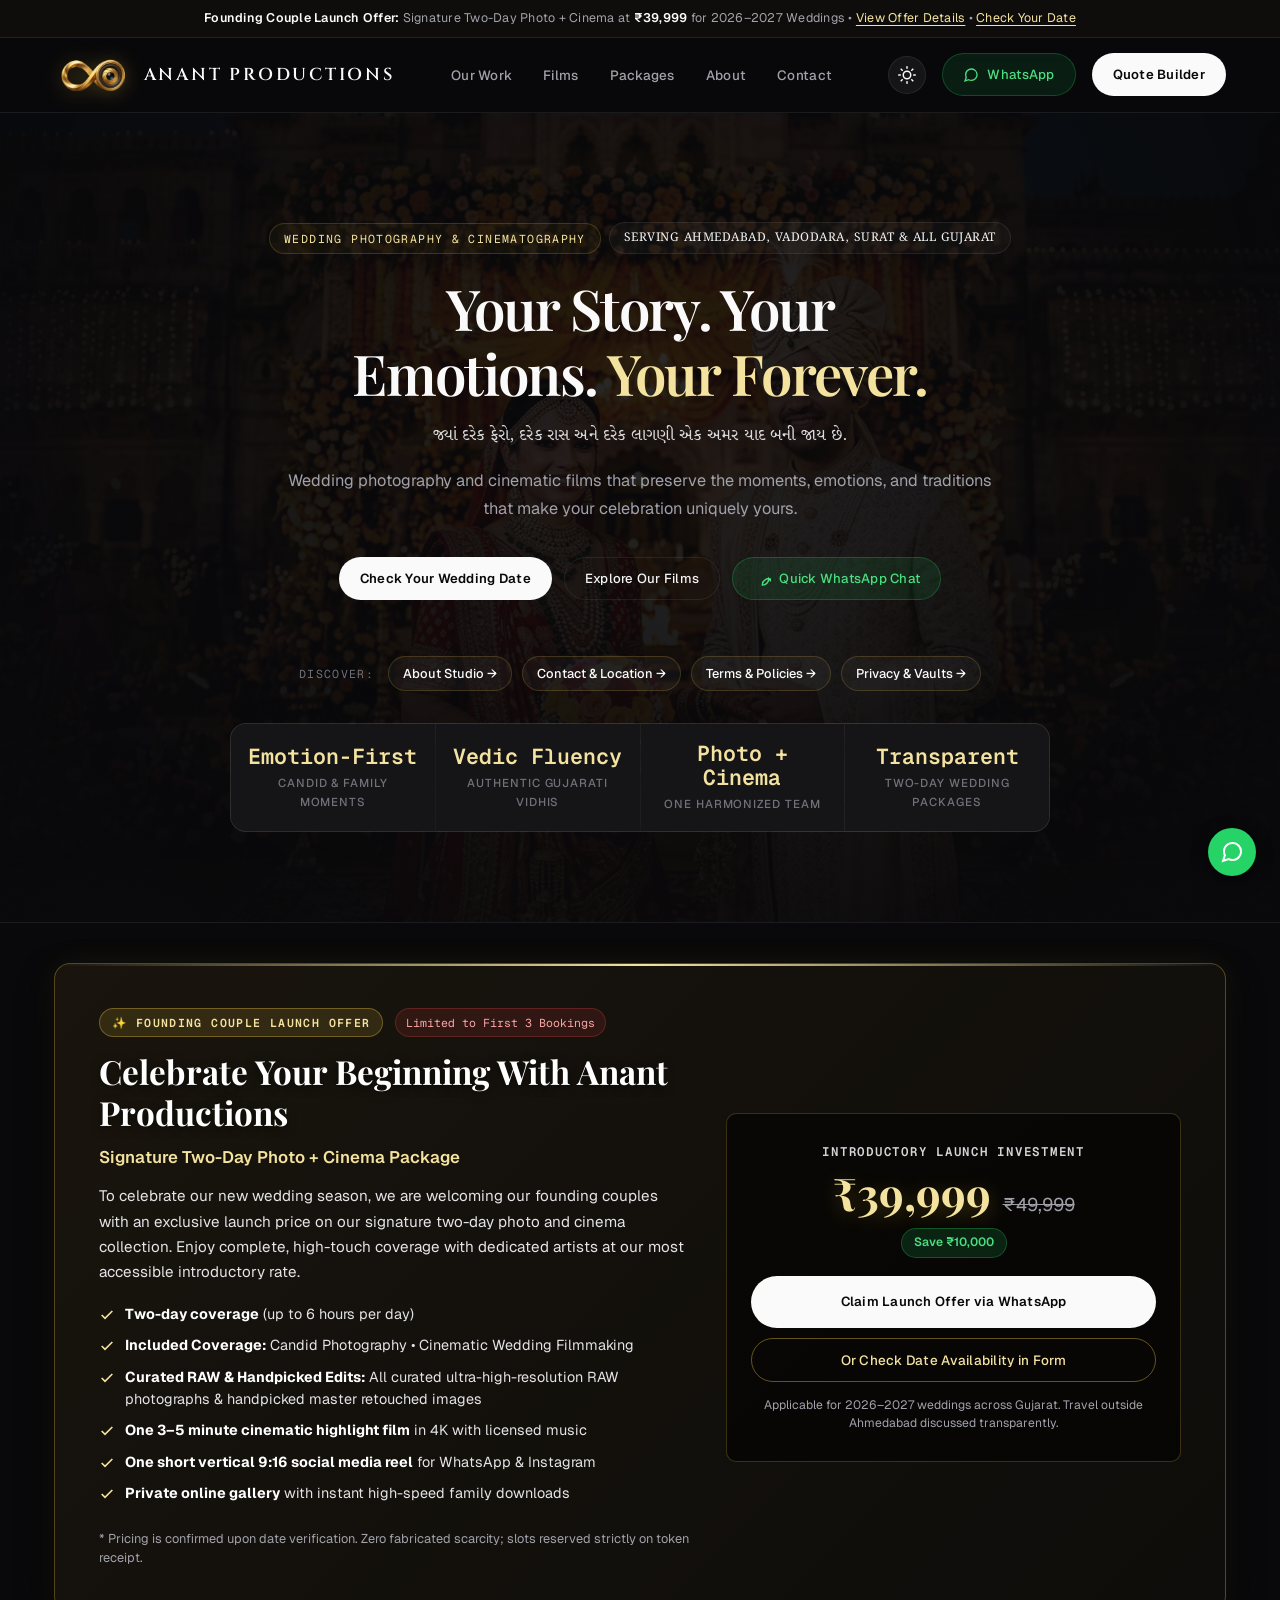
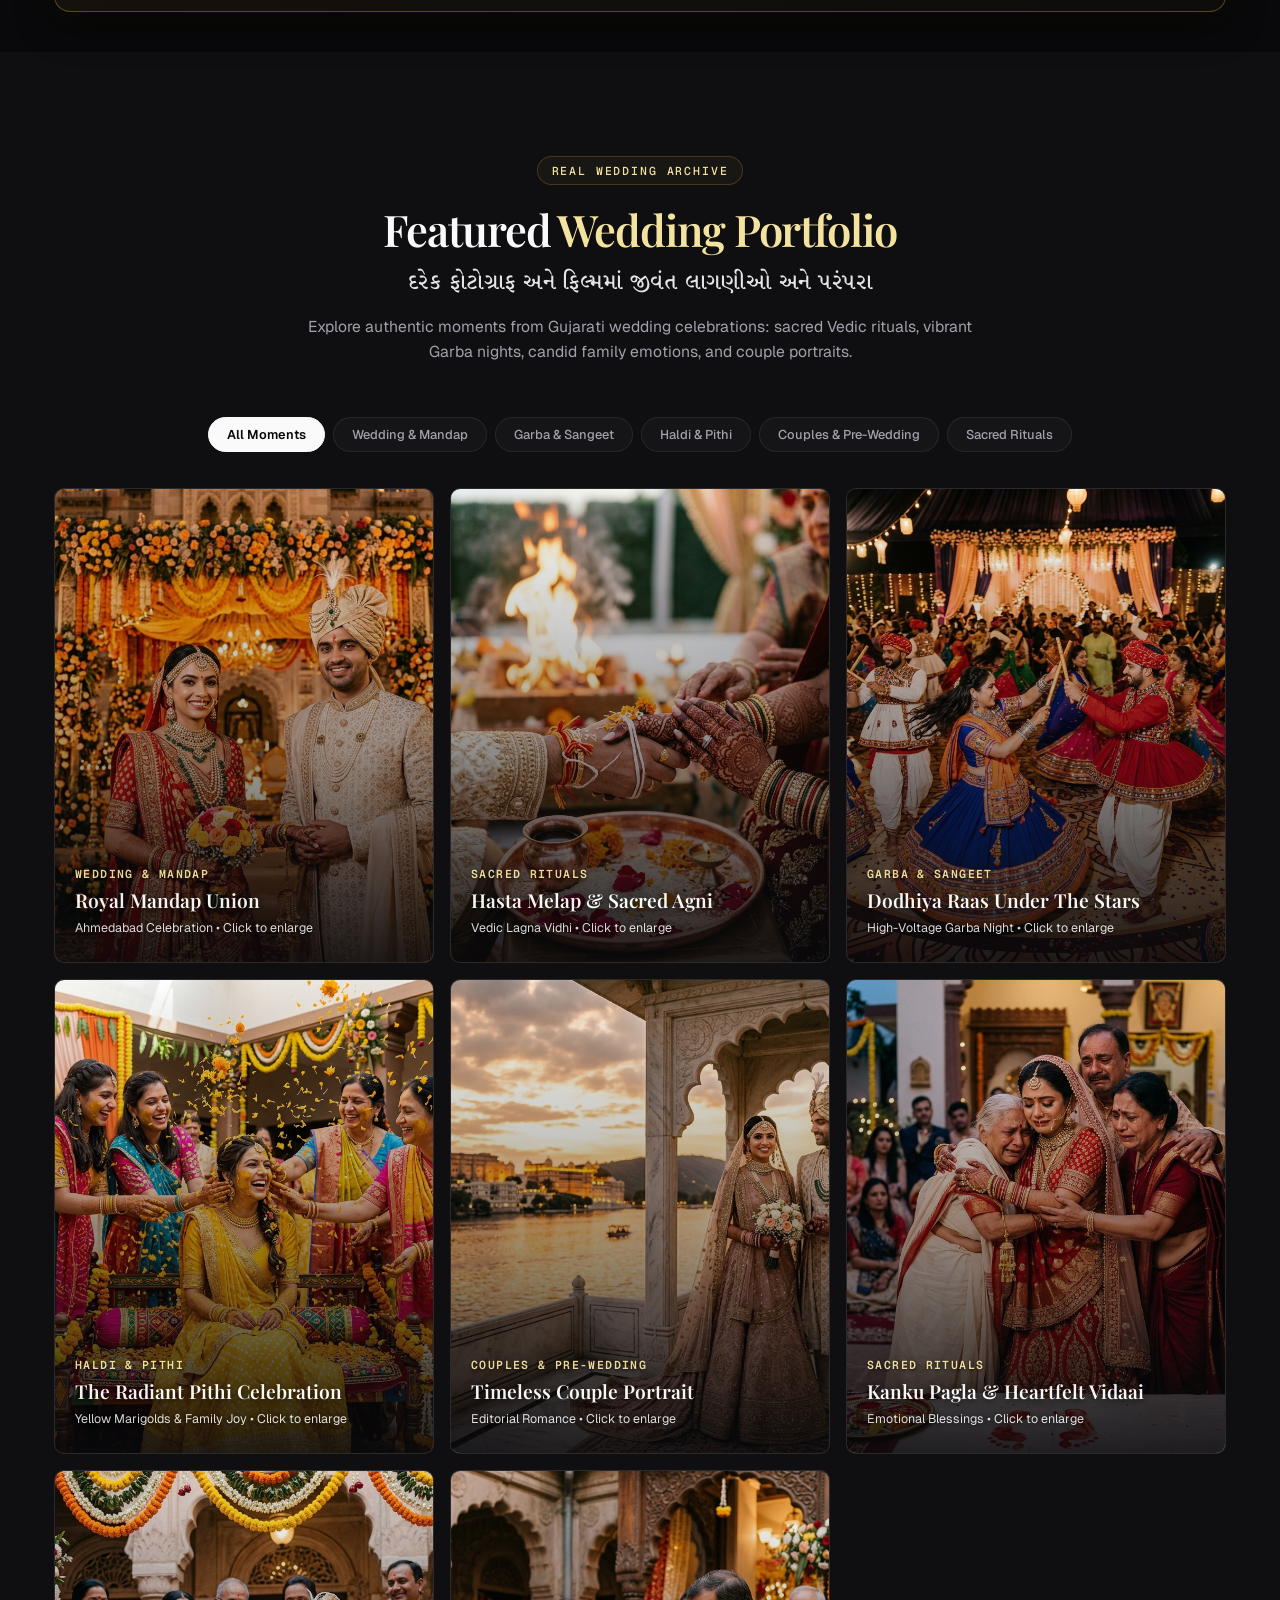
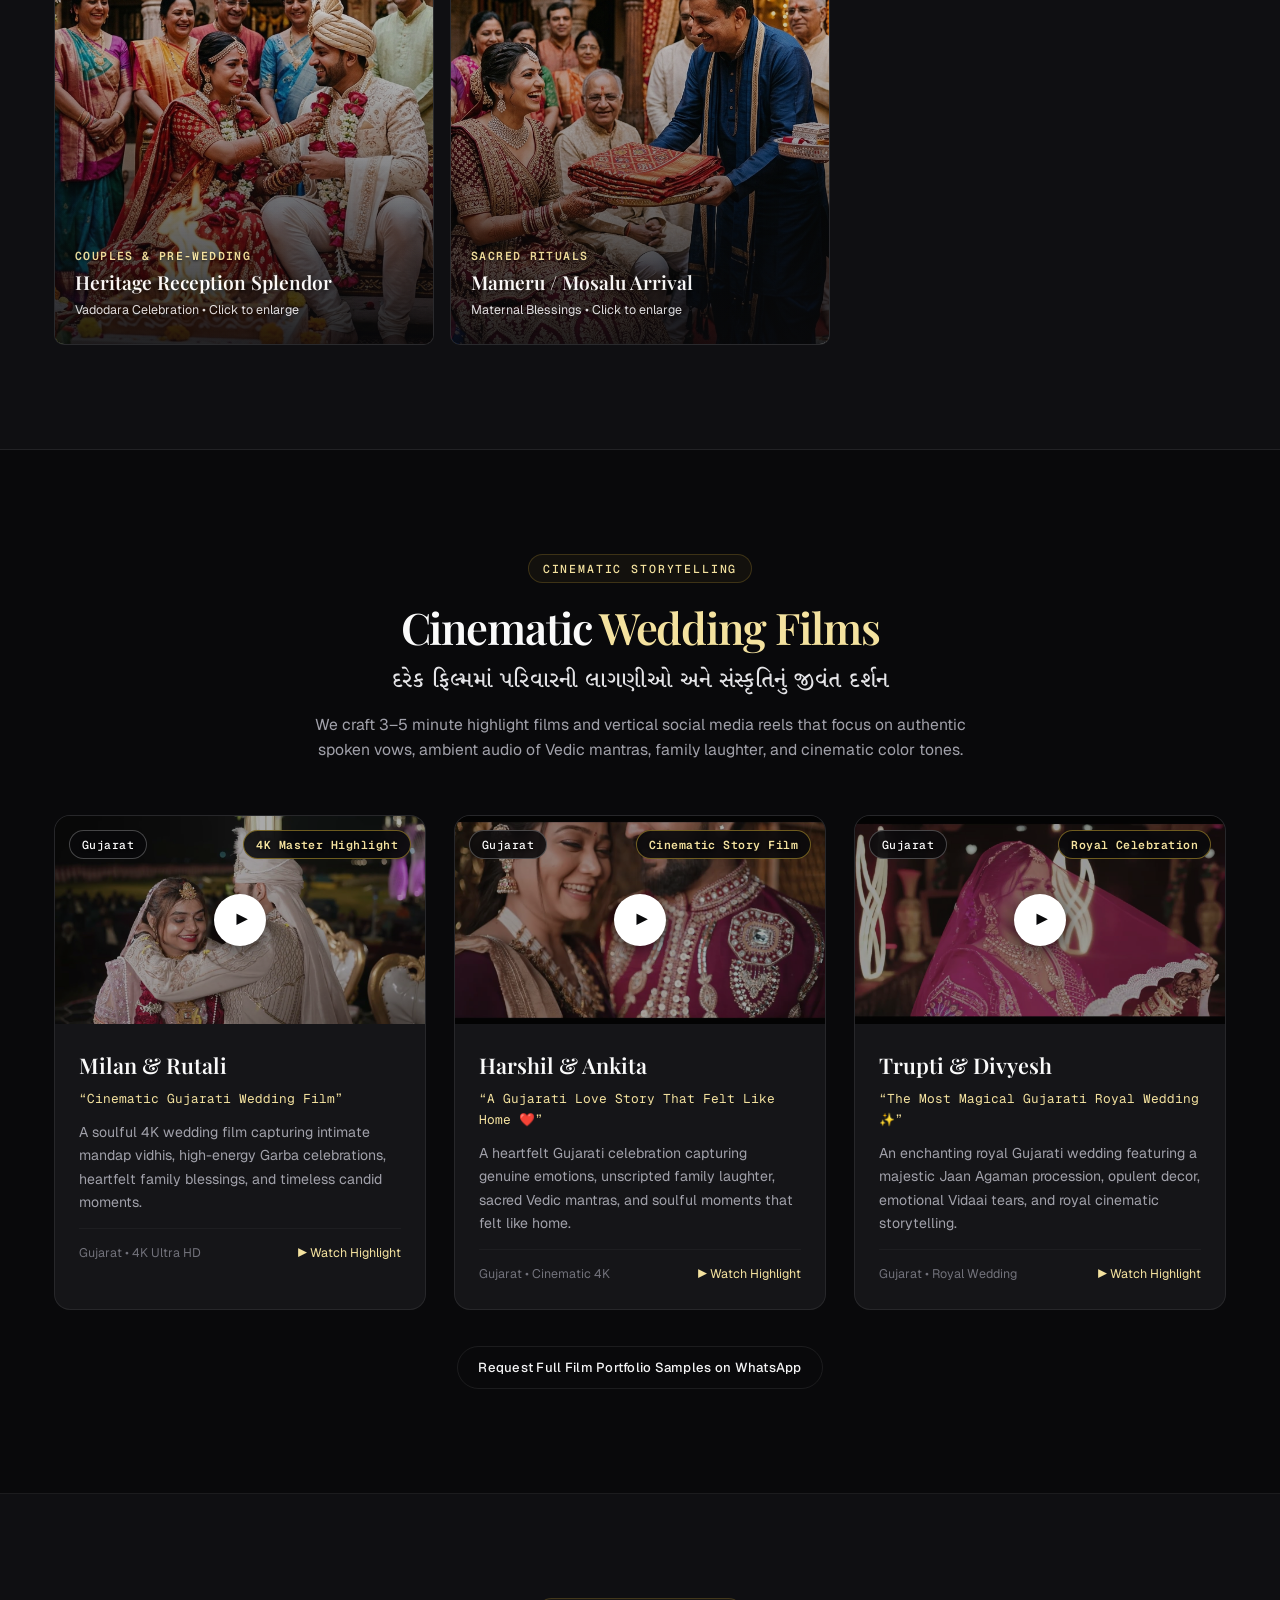
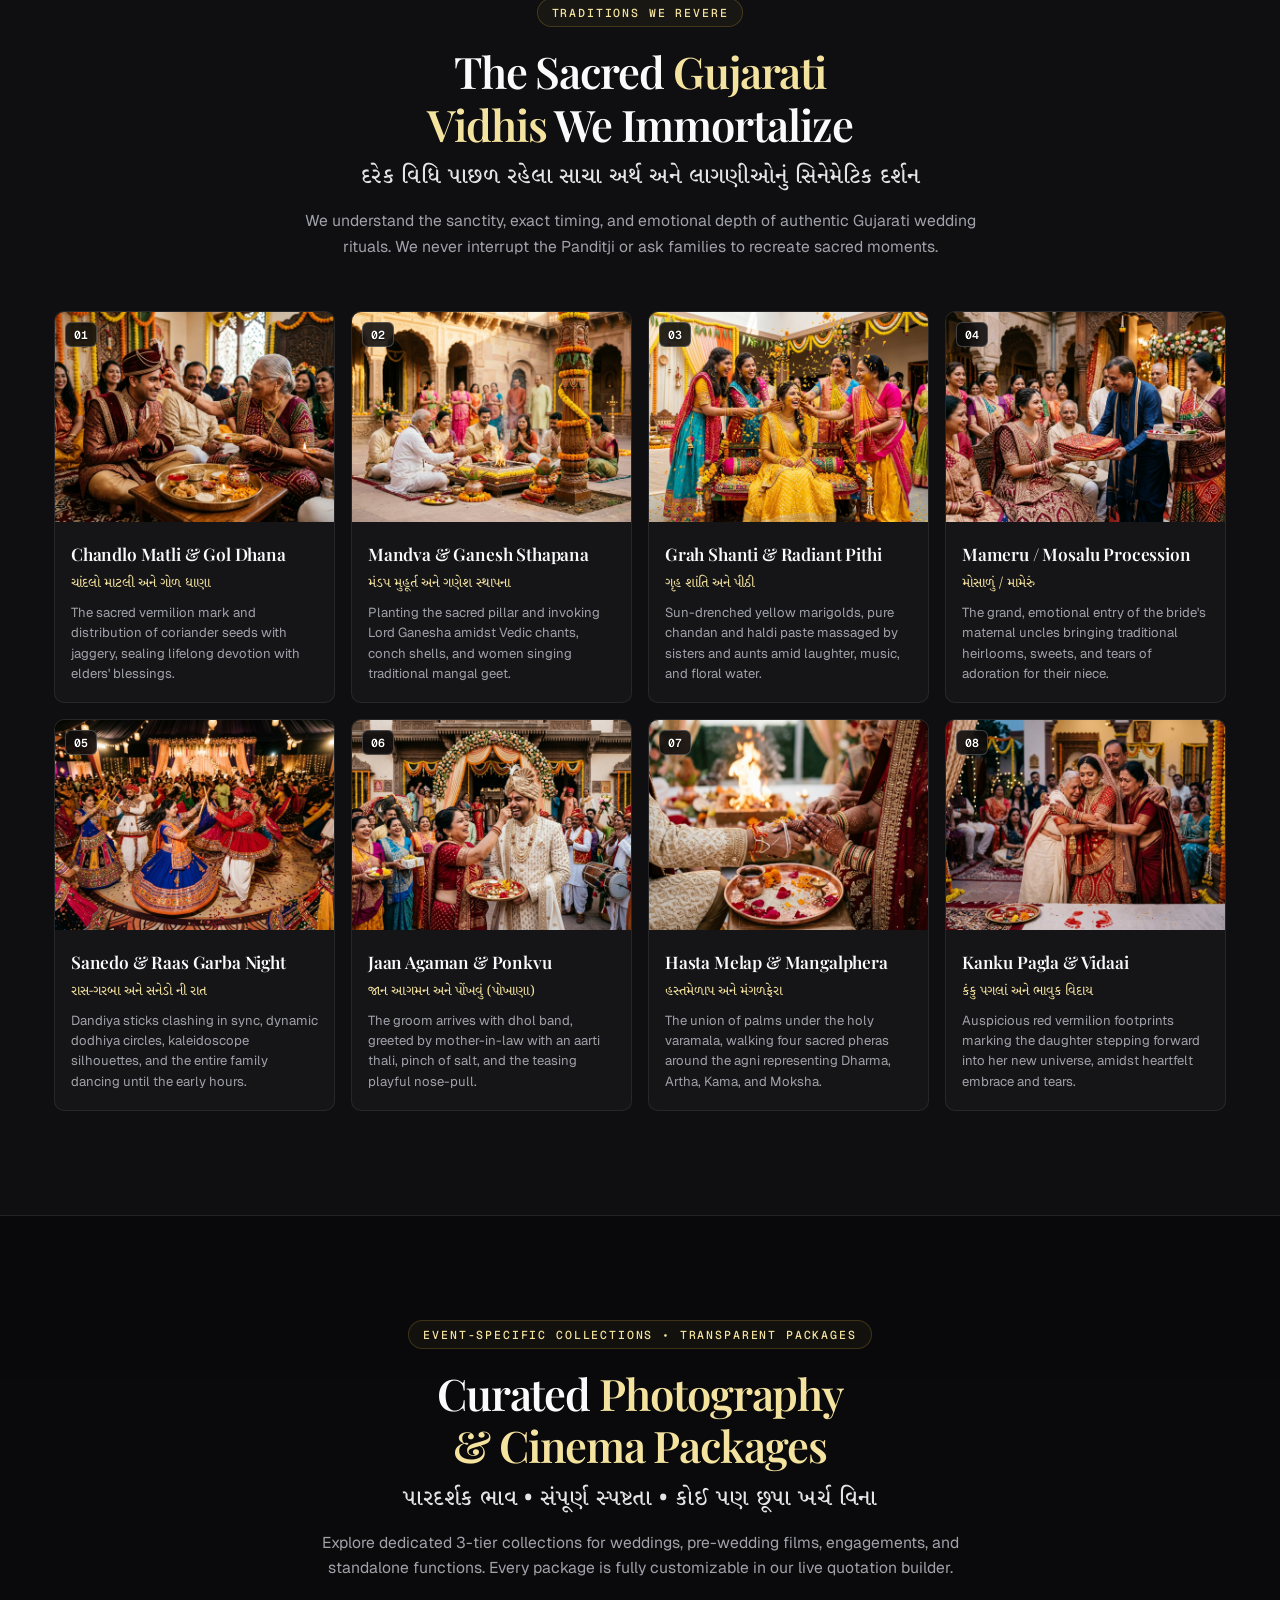
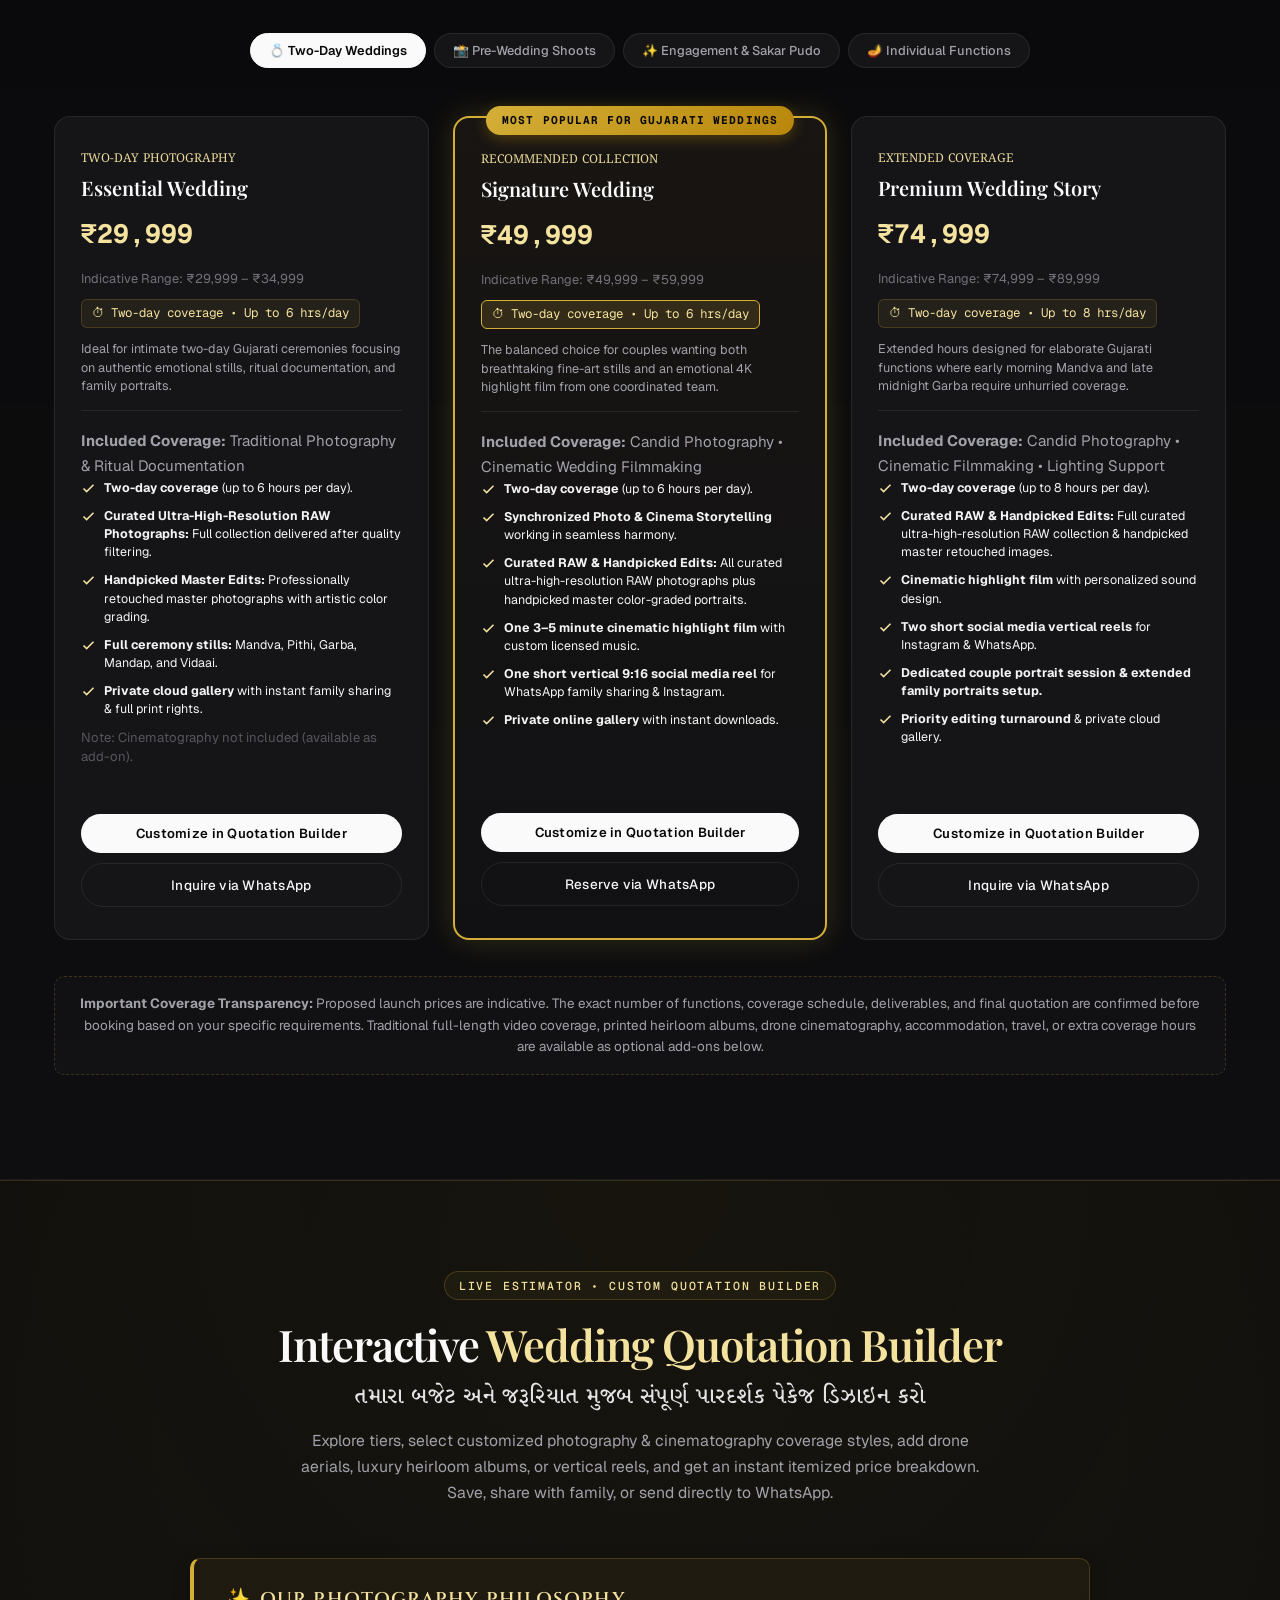
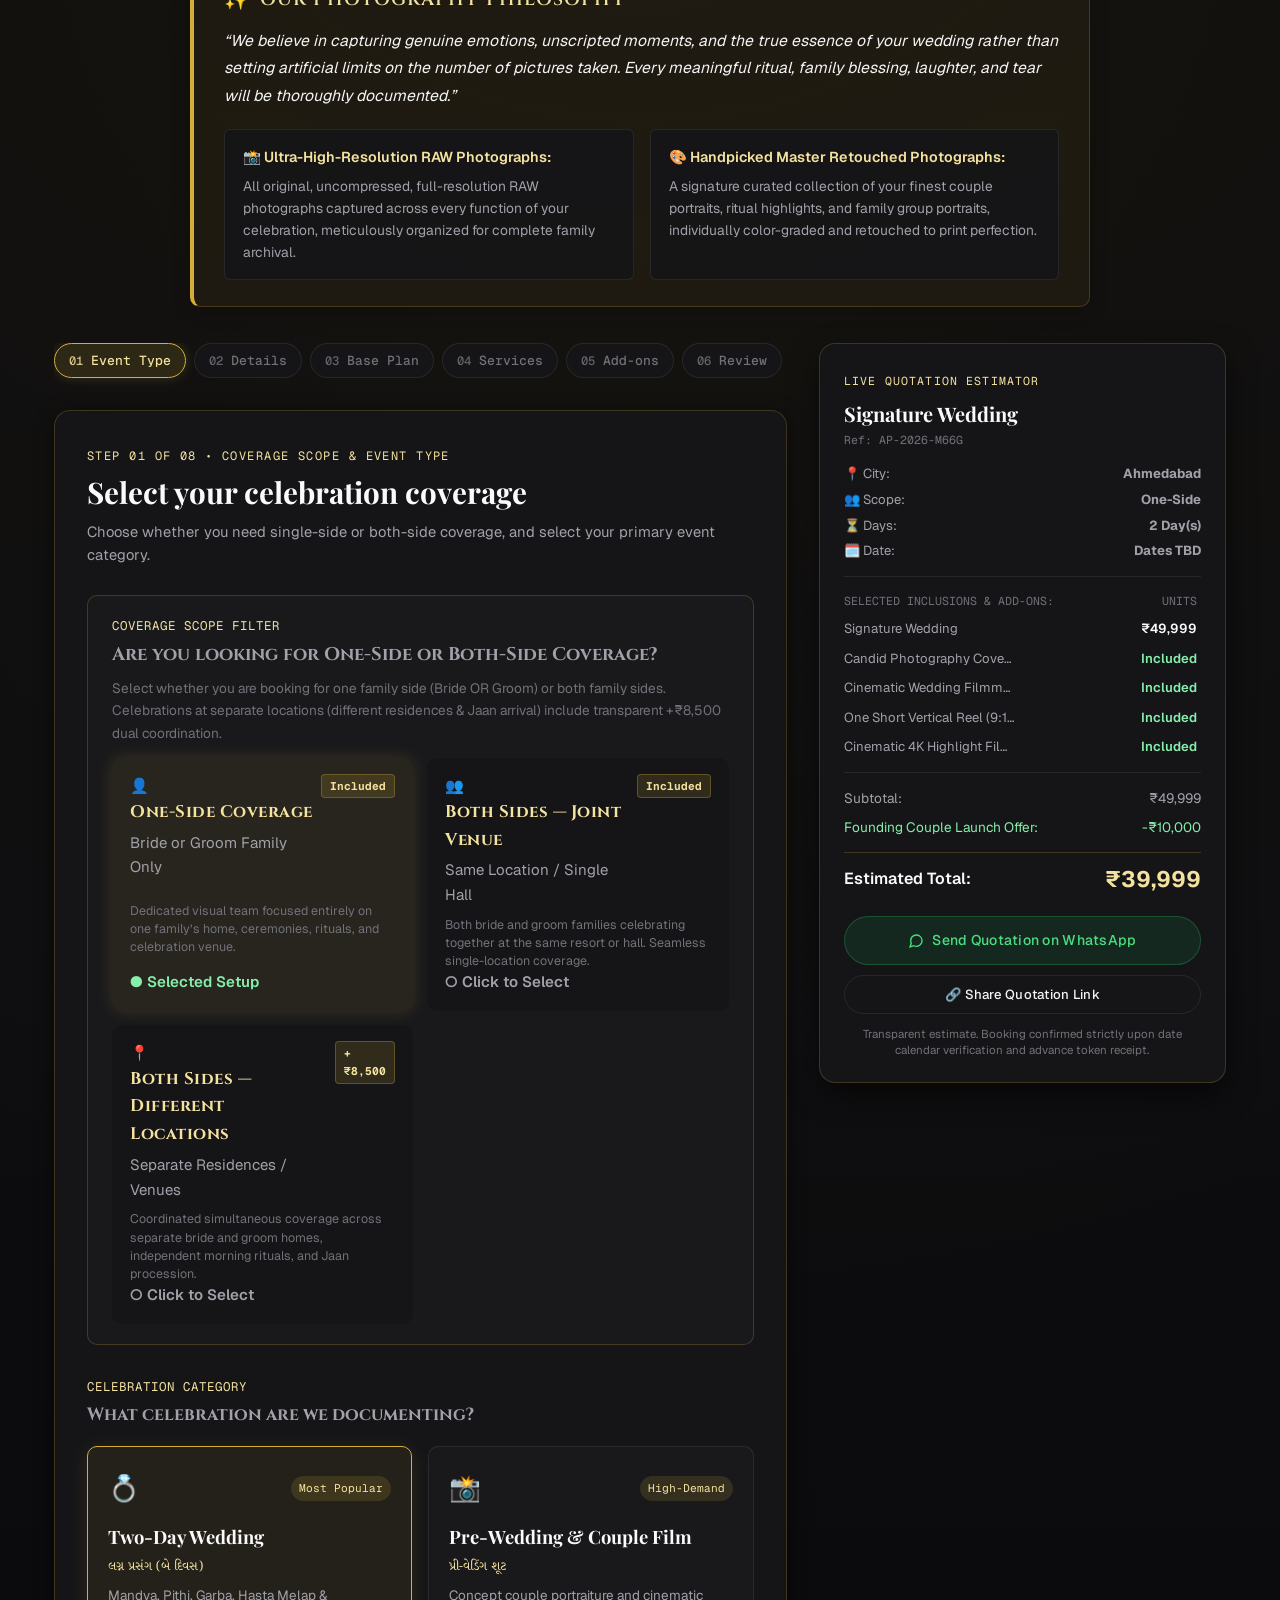
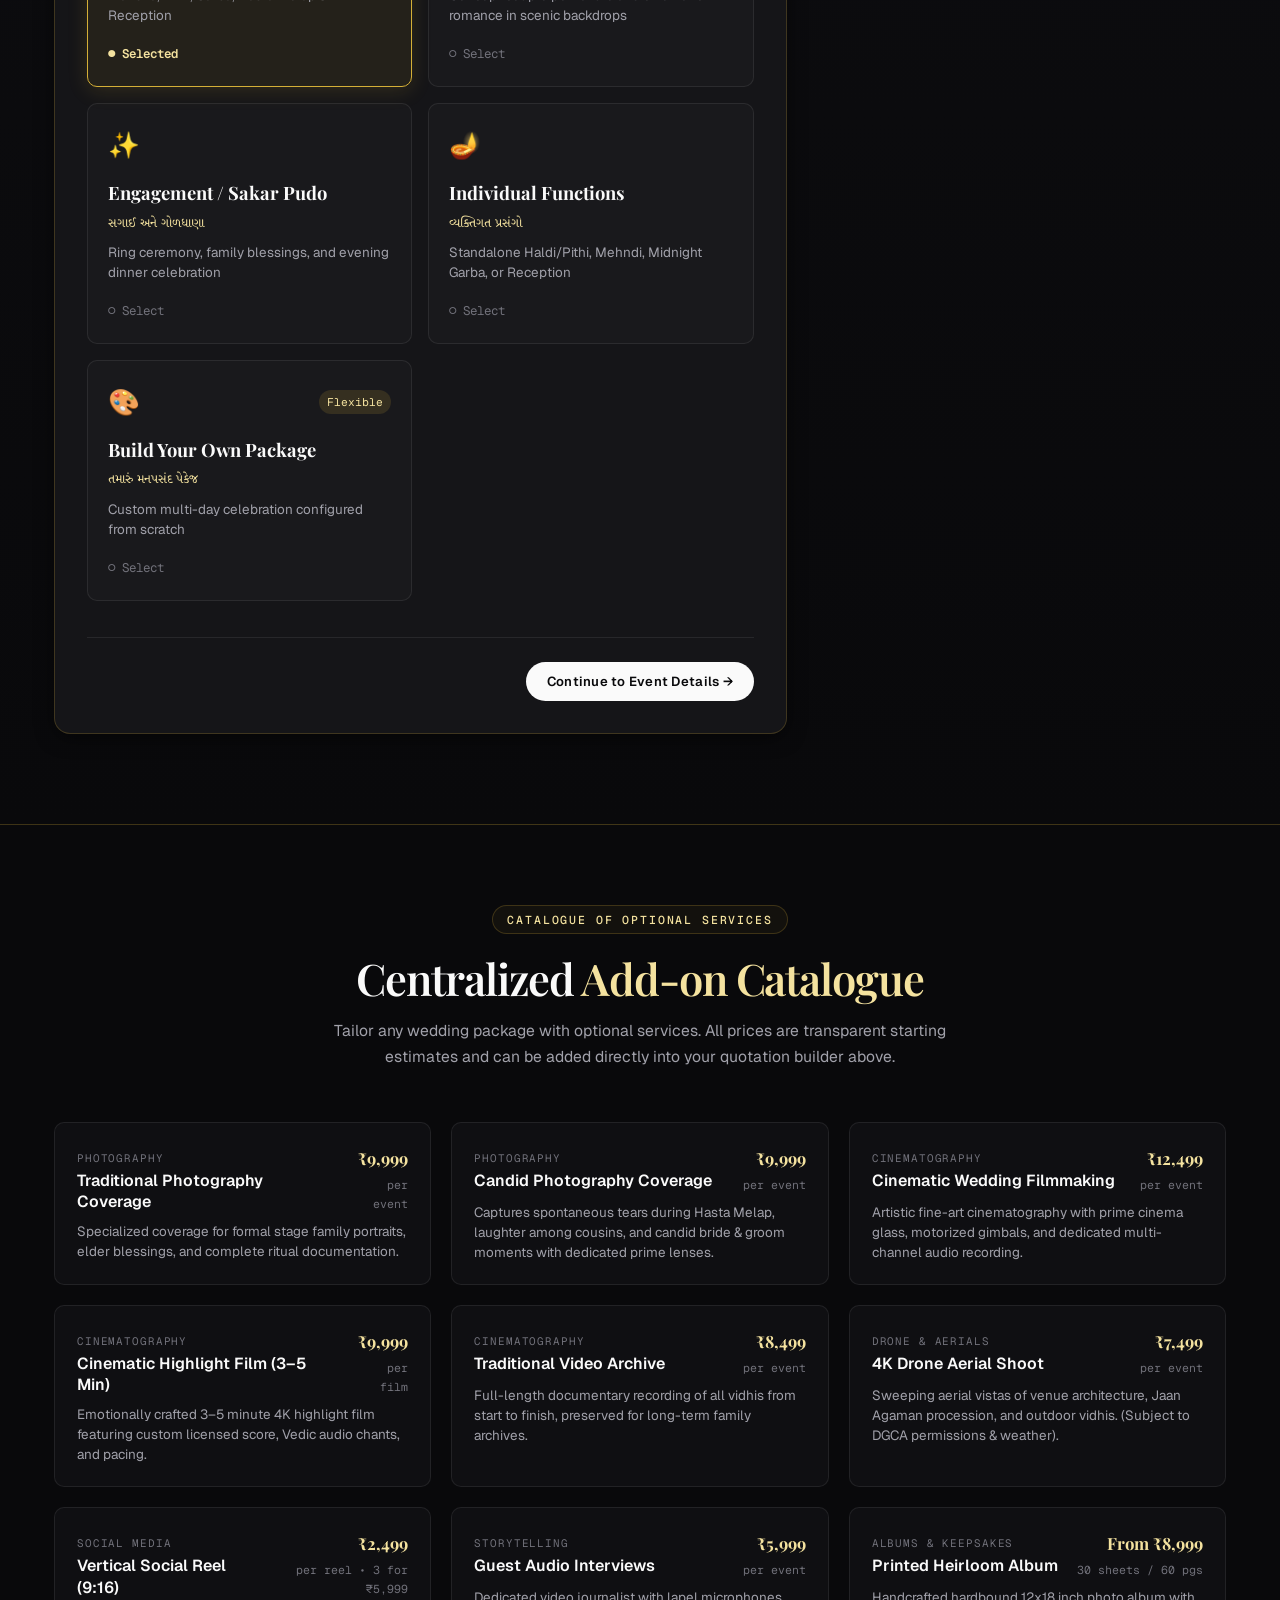
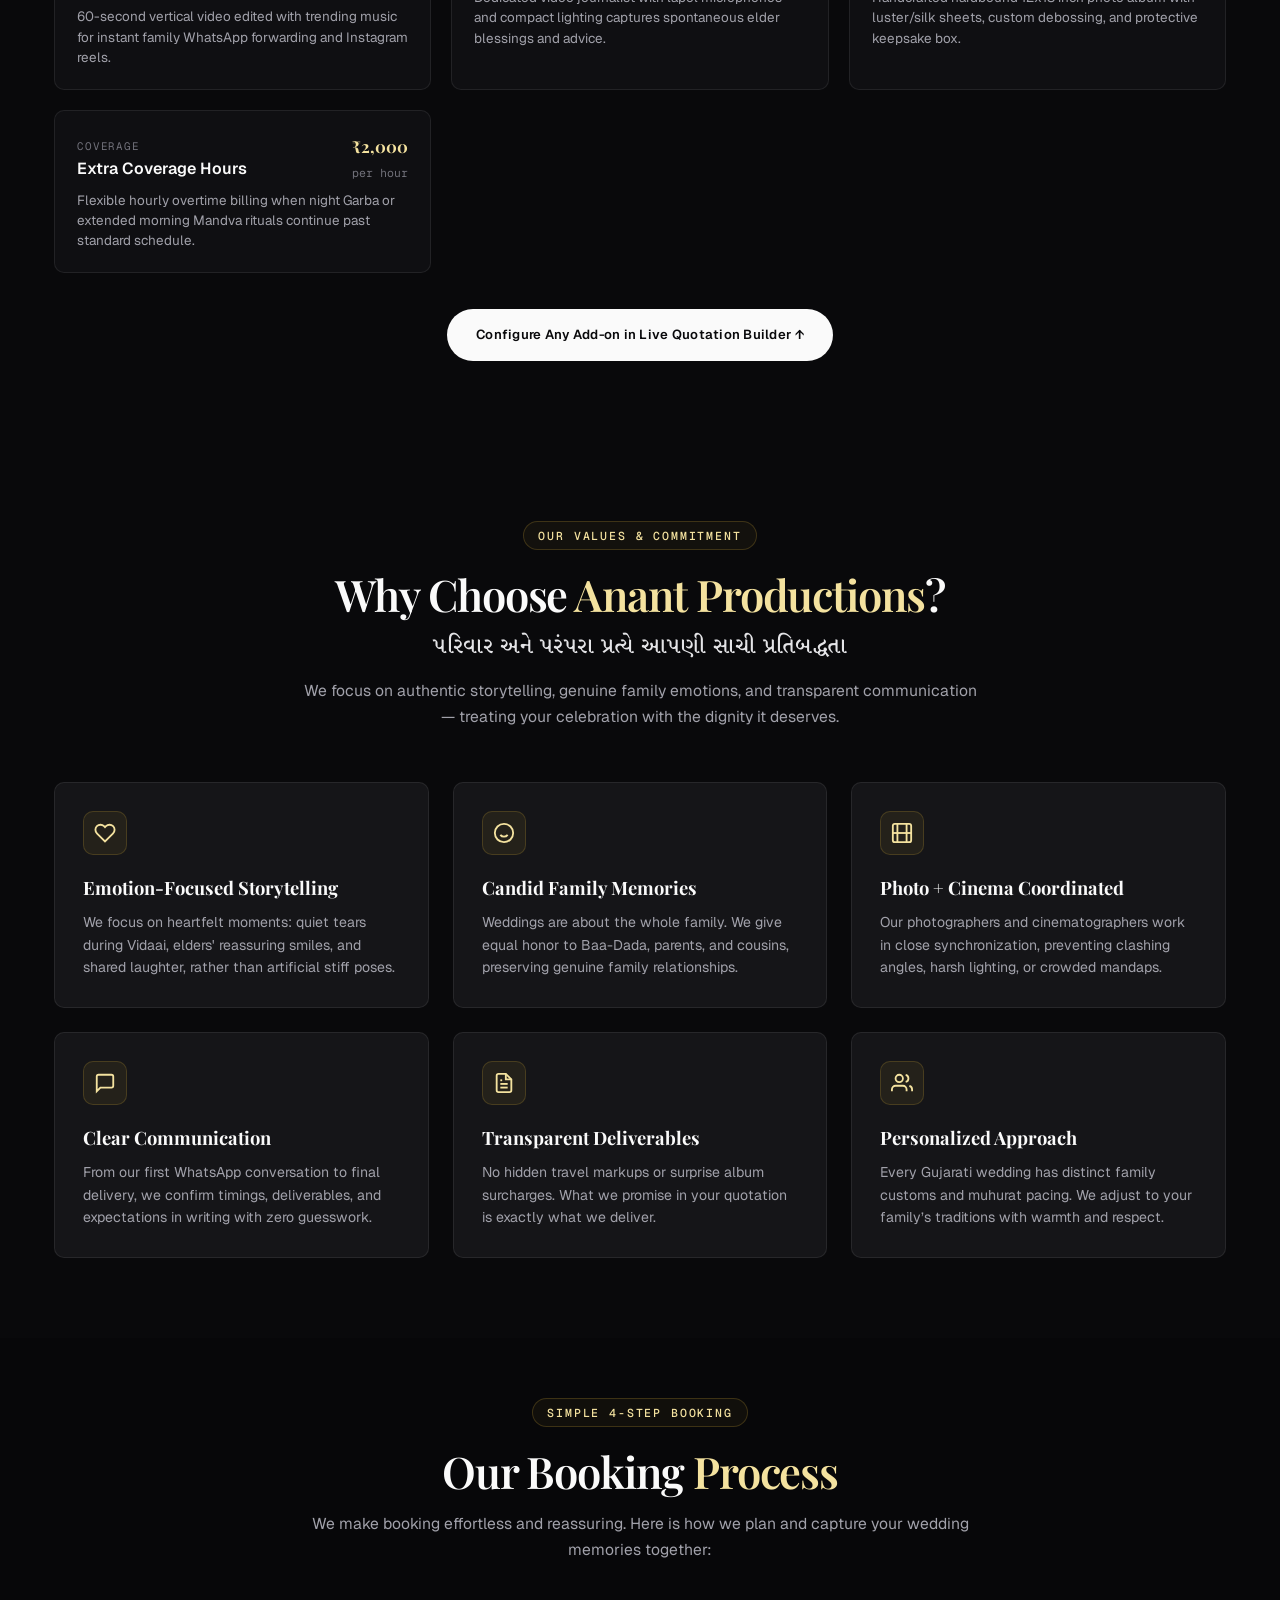
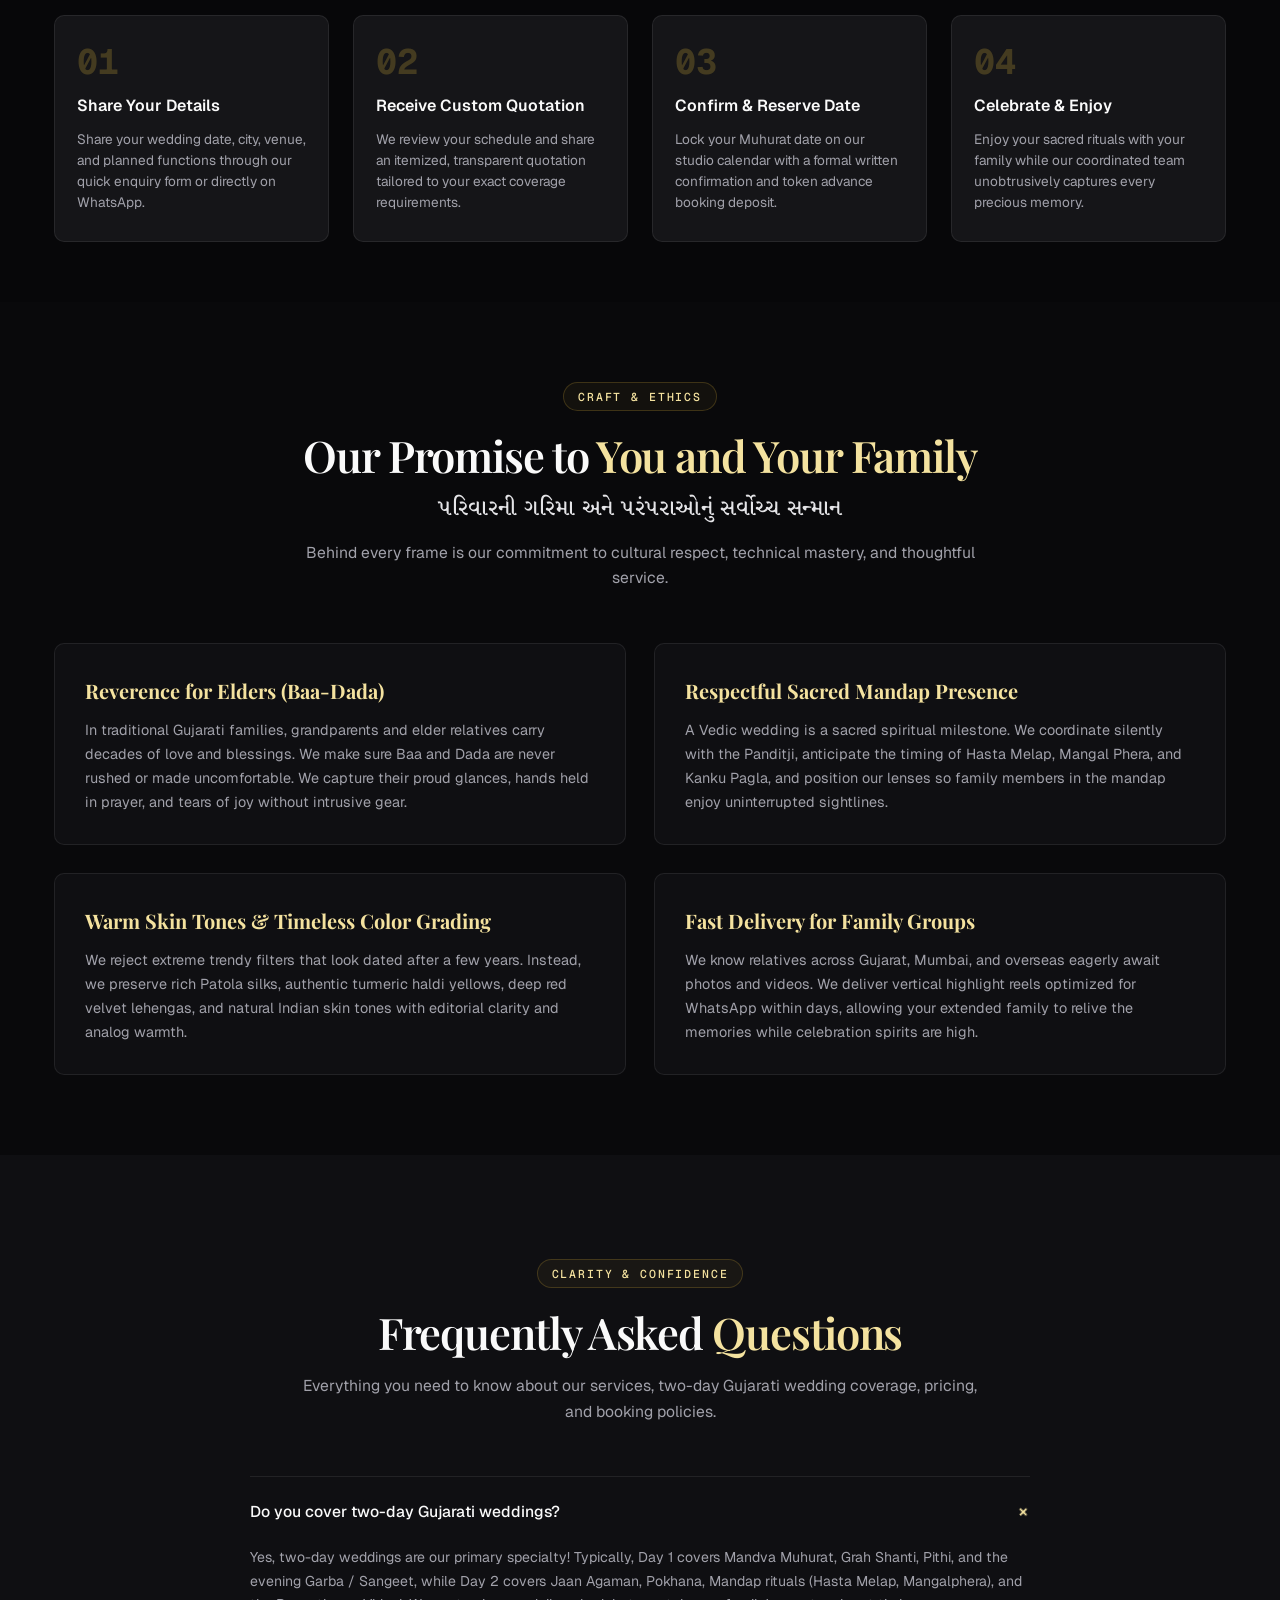
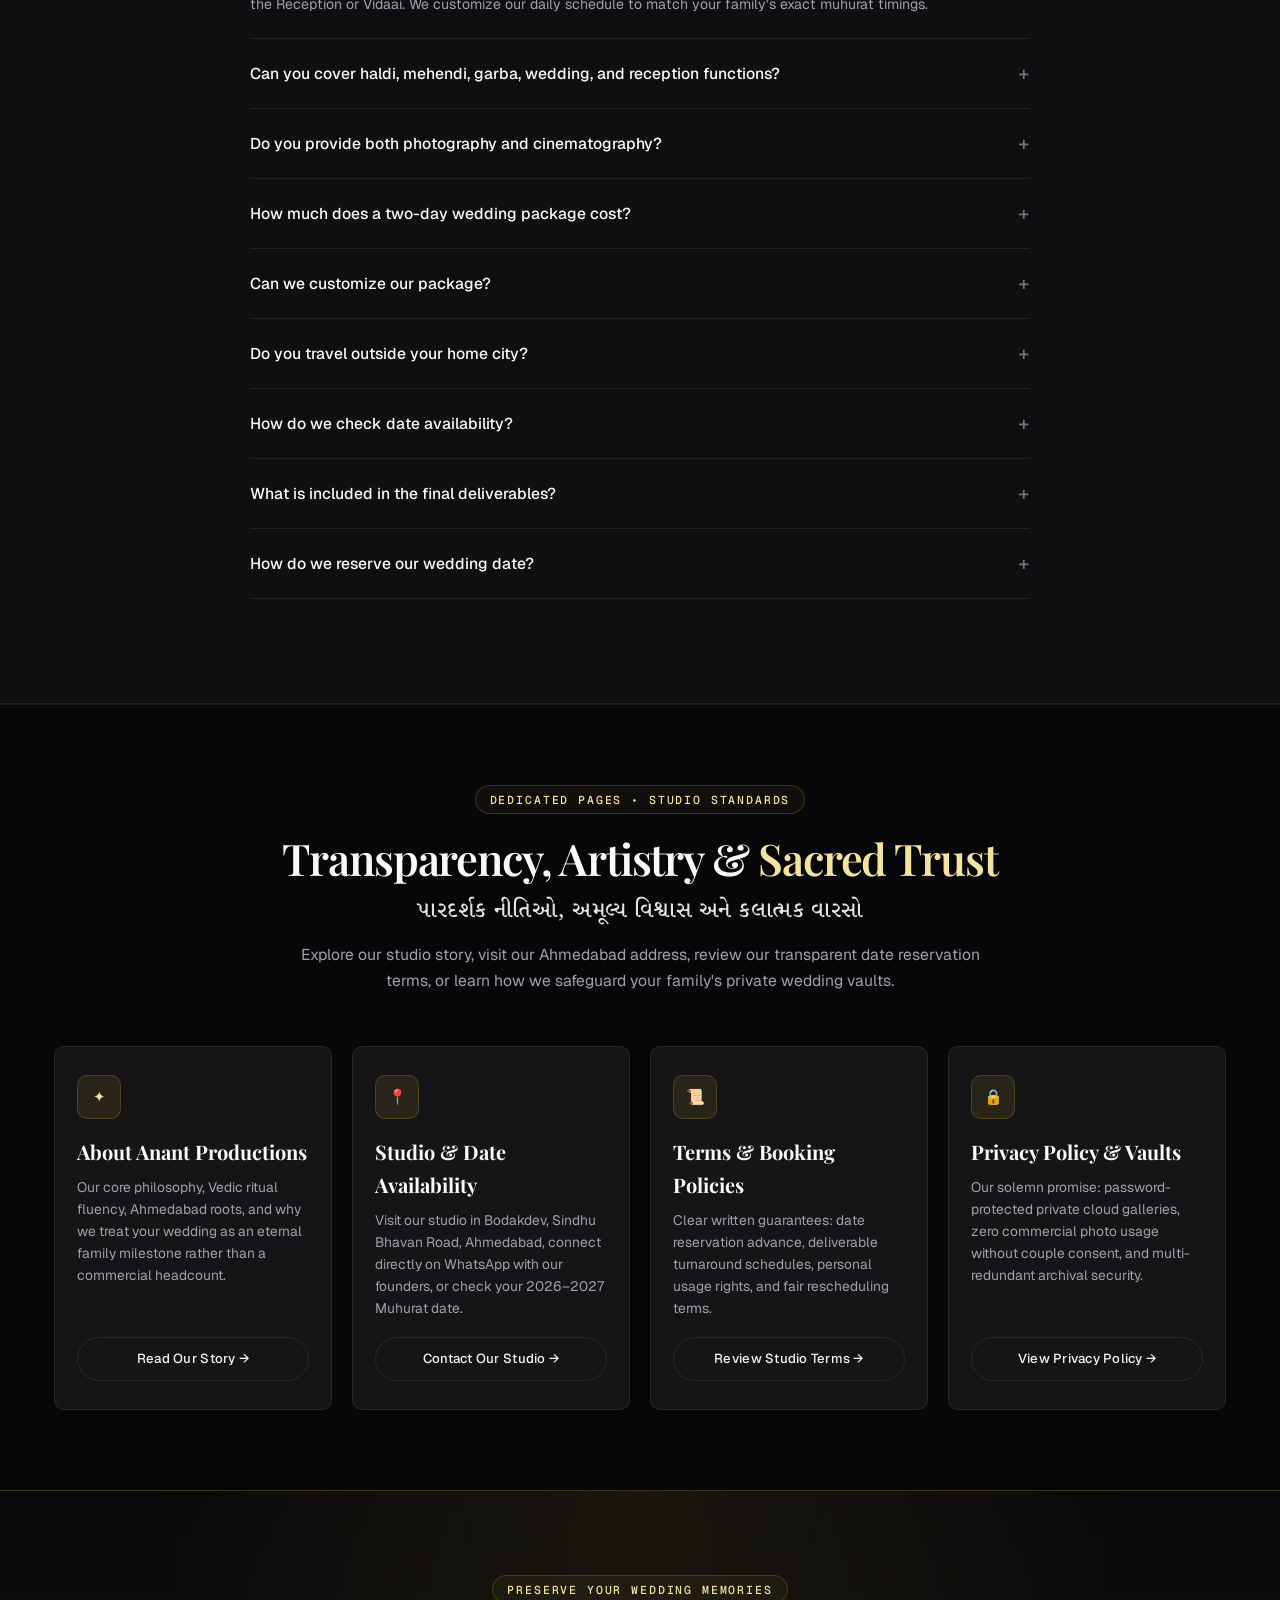
==== commit bb0385e1: "refactor: update mobile drawer markup, stylesheet references, and footer branding across site pages" ====
--- a/index.html
+++ b/index.html
@@ -50,7 +50,7 @@
   </script>
 
   <!-- Stylesheet -->
-  <link rel="stylesheet" href="css/style.css?v=12">
+  <link rel="stylesheet" href="css/style.css?v=21">
 
   <style>
     @media (min-width: 961px) {
@@ -298,9 +298,9 @@
               <span class="launch-badge">✨ Founding Couple Launch Offer</span>
               <span class="launch-slots-pill">Limited to First 3 Bookings</span>
             </div>
-            <h2 class="launch-title">Celebrate Your Beginning With Anant Productions</h2>
-            <div class="launch-package-name" id="launch-pkg-title">Signature Two-Day Photo + Cinema Package</div>
-            <p class="launch-desc">
+            <h2 class="launch-title" style="color: #ffffff !important;">Celebrate Your Beginning With Anant Productions</h2>
+            <div class="launch-package-name" id="launch-pkg-title" style="color: var(--gold-light) !important;">Signature Two-Day Photo + Cinema Package</div>
+            <p class="launch-desc" style="color: #e4e4e7 !important;">
               To celebrate our new wedding season, we are welcoming our founding couples with an exclusive launch price on our signature two-day photo and cinema collection. Enjoy complete, high-touch coverage with dedicated artists at our most accessible introductory rate.
             </p>
 
@@ -331,17 +331,17 @@
               </li>
             </ul>
 
-            <div style="font-size: 0.8rem; color: var(--mute);">
+            <div class="launch-footnote" style="font-size: 0.8rem; color: #a1a1aa !important;">
               * Pricing is confirmed upon date verification. Zero fabricated scarcity; slots reserved strictly on token receipt.
             </div>
           </div>
 
           <!-- Right: Pricing Card & CTA -->
           <div class="launch-pricing-box">
-            <span class="launch-price-label">Introductory Launch Investment</span>
+            <span class="launch-price-label" style="color: #d4d4d8 !important;">Introductory Launch Investment</span>
             <div class="launch-price-row">
               <span class="launch-price-current" id="launch-price-display">₹39,999</span>
-              <span class="launch-price-regular" id="launch-regular-display">₹49,999</span>
+              <span class="launch-price-regular" id="launch-regular-display" style="color: #a1a1aa !important;">₹49,999</span>
             </div>
             <div class="launch-savings-badge" id="launch-savings-display">Save ₹10,000 for Early Booking</div>
 
@@ -349,11 +349,11 @@
               Claim Launch Offer via WhatsApp
             </a>
 
-            <a href="#contact" class="btn btn-outline-gold" style="width: 100%; justify-content: center; margin-top: 10px; font-size: 0.84rem;">
+            <a href="#contact" class="btn btn-outline-gold" style="width: 100%; justify-content: center; margin-top: 10px; font-size: 0.84rem; color: var(--gold-light) !important; border-color: rgba(212, 175, 55, 0.45) !important;">
               Or Check Date Availability in Form
             </a>
 
-            <div class="launch-terms-note">
+            <div class="launch-terms-note" style="color: #a1a1aa !important;">
               Applicable for 2026–2027 weddings across Gujarat. Travel outside Ahmedabad discussed transparently.
             </div>
           </div>
@@ -1070,22 +1070,22 @@
         </div>
 
         <!-- Prominent Photography Philosophy Banner -->
-        <div class="photography-philosophy-card" style="margin: 0 auto 36px; max-width: 900px; padding: 24px 28px; background: rgba(212, 175, 55, 0.07); border-left: 4px solid var(--gold-primary); border-radius: 8px;">
-          <div style="display: flex; align-items: center; gap: 10px; margin-bottom: 10px;">
-            <span style="font-size: 1.3rem;">✨</span>
-            <h3 style="font-family: 'Cinzel', serif; font-size: 1.15rem; color: var(--gold-light); margin: 0; letter-spacing: 0.04em;">OUR PHOTOGRAPHY PHILOSOPHY</h3>
-          </div>
-          <p style="font-size: 0.95rem; line-height: 1.7; color: var(--foreground); margin: 0 0 16px 0; font-style: italic;">
-            "We believe in capturing genuine emotions, unscripted moments, and the true essence of your wedding rather than setting artificial limits on the number of pictures taken. Every meaningful ritual, family blessing, laughter, and tear will be thoroughly documented."
+        <div class="photography-philosophy-card">
+          <div class="phil-header">
+            <span class="phil-icon">✨</span>
+            <h3 class="phil-title">OUR PHOTOGRAPHY PHILOSOPHY</h3>
+          </div>
+          <p class="phil-quote">
+            &ldquo;We believe in capturing genuine emotions, unscripted moments, and the true essence of your wedding rather than setting artificial limits on the number of pictures taken. Every meaningful ritual, family blessing, laughter, and tear will be thoroughly documented.&rdquo;
           </p>
-          <div style="display: grid; grid-template-columns: repeat(auto-fit, minmax(280px, 1fr)); gap: 14px; font-size: 0.84rem; color: var(--mute);">
-            <div style="background: rgba(0, 0, 0, 0.35); padding: 12px 16px; border-radius: 6px; border: 1px solid rgba(255, 255, 255, 0.05);">
-              <strong style="color: var(--gold-light); display: block; margin-bottom: 3px;">📸 Ultra-High-Resolution RAW Photographs:</strong>
-              All original, uncompressed, full-resolution RAW photographs captured across every function of your celebration, meticulously organized for complete family archival.
-            </div>
-            <div style="background: rgba(0, 0, 0, 0.35); padding: 12px 16px; border-radius: 6px; border: 1px solid rgba(255, 255, 255, 0.05);">
-              <strong style="color: var(--gold-light); display: block; margin-bottom: 3px;">🎨 Handpicked Master Retouched Photographs:</strong>
-              A signature curated collection of your finest couple portraits, ritual highlights, and family group portraits, individually color-graded and retouched to print perfection.
+          <div class="phil-grid">
+            <div class="phil-item">
+              <strong class="phil-item-title">📸 Ultra-High-Resolution RAW Photographs:</strong>
+              <span class="phil-item-desc">All original, uncompressed, full-resolution RAW photographs captured across every function of your celebration, meticulously organized for complete family archival.</span>
+            </div>
+            <div class="phil-item">
+              <strong class="phil-item-title">🎨 Handpicked Master Retouched Photographs:</strong>
+              <span class="phil-item-desc">A signature curated collection of your finest couple portraits, ritual highlights, and family group portraits, individually color-graded and retouched to print perfection.</span>
             </div>
           </div>
         </div>
@@ -1683,16 +1683,16 @@
     </section>
 
     <!-- SECTION: FINAL CALL TO ACTION (SECTION K) -->
-    <section class="final-cta-section" style="padding: 70px 0; background: linear-gradient(180deg, var(--canvas) 0%, rgba(20, 18, 14, 0.95) 100%); border-top: 1px solid var(--hairline-gold);">
-      <div class="container" style="text-align: center; max-width: 800px;">
+    <section class="final-cta-section">
+      <div class="container final-cta-container">
         <div class="section-tag" style="margin-bottom: 16px;">PRESERVE YOUR WEDDING MEMORIES</div>
-        <h2 style="font-family: var(--font-serif); font-size: clamp(2rem, 3.6vw, 3rem); color: var(--ink); line-height: 1.2; margin-bottom: 16px;">
+        <h2 class="final-cta-title">
           Let's Make Your Wedding Memories <span class="highlight-gold">Last Forever.</span>
         </h2>
-        <p style="font-size: 1.05rem; color: var(--body); line-height: 1.65; margin-bottom: 32px;">
+        <p class="final-cta-desc">
           Tell us your wedding date, location, and celebration plans. We'll help you find the right photography and cinematography package for your family.
         </p>
-        <div style="display: flex; gap: 16px; justify-content: center; flex-wrap: wrap;">
+        <div class="final-cta-actions">
           <a href="#contact" class="btn btn-gold" style="padding: 14px 28px; font-size: 0.95rem;">
             Check Your Wedding Date
           </a>
@@ -1775,9 +1775,9 @@
             </div>
 
             <!-- Secondary direct WhatsApp CTA -->
-            <div style="background: rgba(34, 197, 94, 0.08); border: 1px solid rgba(34, 197, 94, 0.25); border-radius: var(--radius-md); padding: 18px; margin-top: 24px;">
-              <div style="font-size: 0.86rem; color: #bbf7d0; font-weight: 500; margin-bottom: 6px;">Prefer not to fill out the form?</div>
-              <p style="font-size: 0.8rem; color: #86efac; margin-bottom: 12px; line-height: 1.4;">
+            <div class="contact-whatsapp-box" style="border-radius: var(--radius-md); padding: 18px; margin-top: 24px;">
+              <div class="contact-whatsapp-title" style="font-size: 0.86rem; font-weight: 600; margin-bottom: 6px;">Prefer not to fill out the form?</div>
+              <p class="contact-whatsapp-desc" style="font-size: 0.8rem; margin-bottom: 12px; line-height: 1.4;">
                 Send us a direct WhatsApp message with your wedding dates and we’ll reply promptly.
               </p>
               <a href="https://wa.me/918000088819?text=Hello%20Anant%20Productions!%20We%20are%20planning%20our%20wedding%20and%20would%20love%20to%20connect%20directly." target="_blank" rel="noopener" class="btn btn-whatsapp" style="width: 100%; justify-content: center;">
--- a/css/style.css
+++ b/css/style.css
@@ -243,6 +243,13 @@
   margin-bottom: 18px;
 }
 
+[data-theme="light"] .section-tag {
+  color: #926908;
+  background: rgba(184, 134, 11, 0.08);
+  border-color: rgba(184, 134, 11, 0.28);
+  font-weight: 600;
+}
+
 .section-tag.gujarati-accent {
   background: rgba(142, 27, 44, 0.12);
   border-color: rgba(212, 175, 55, 0.25);
@@ -265,15 +272,24 @@
   font-weight: 600;
 }
 
-.section-title span.gujarati-quote {
+.section-title span.gujarati-quote,
+span.gujarati-quote {
   display: block;
   font-family: var(--font-gujarati);
-  font-size: 0.48em;
-  font-weight: 400;
-  letter-spacing: 0.01em;
-  color: #d4d4d8;
-  margin-top: 8px;
-  opacity: 0.9;
+  font-size: 0.52em;
+  font-weight: 500;
+  letter-spacing: 0.02em;
+  color: #e4e4e7;
+  margin-top: 10px;
+  opacity: 1;
+  line-height: 1.5;
+}
+
+[data-theme="light"] .section-title span.gujarati-quote,
+[data-theme="light"] span.gujarati-quote {
+  color: #713f12 !important;
+  font-weight: 600;
+  opacity: 1;
 }
 
 .section-desc {
@@ -580,6 +596,13 @@
   border-radius: var(--radius-pill);
 }
 
+[data-theme="light"] .hero-badge {
+  color: #926908;
+  background: rgba(184, 134, 11, 0.08);
+  border-color: rgba(184, 134, 11, 0.3);
+  font-weight: 600;
+}
+
 .hero-badge-gujarat {
   font-family: var(--font-gujarati);
   font-size: 0.75rem;
@@ -587,6 +610,13 @@
   color: var(--ink-secondary);
   border-color: var(--hairline);
   background: rgba(255, 255, 255, 0.03);
+}
+
+[data-theme="light"] .hero-badge-gujarat {
+  color: #27272a;
+  background: rgba(0, 0, 0, 0.04);
+  border-color: rgba(24, 24, 27, 0.14);
+  font-weight: 500;
 }
 
 .hero-title {
@@ -811,13 +841,14 @@
   font-family: var(--font-mono);
   font-size: 0.72rem;
   font-weight: 600;
-  color: var(--ink);
-  background: rgba(9, 9, 11, 0.75);
+  color: #ffffff !important;
+  background: rgba(9, 9, 11, 0.85);
   backdrop-filter: blur(8px);
-  border: 1px solid var(--hairline);
+  border: 1px solid rgba(255, 255, 255, 0.22);
   padding: 2px 8px;
   border-radius: var(--radius-sm);
   z-index: 2;
+  text-shadow: 0 1px 2px rgba(0, 0, 0, 0.9);
 }
 
 .ritual-content {
@@ -844,6 +875,11 @@
   display: block;
 }
 
+[data-theme="light"] .ritual-gujarati-name {
+  color: #926908;
+  font-weight: 500;
+}
+
 .ritual-desc {
   font-size: 0.82rem;
   color: var(--body);
@@ -901,13 +937,16 @@
   left: 14px;
   font-family: var(--font-mono);
   font-size: 0.72rem;
-  color: var(--ink);
-  background: rgba(9, 9, 11, 0.8);
+  font-weight: 500;
+  color: #ffffff !important;
+  background: rgba(9, 9, 11, 0.85);
   backdrop-filter: blur(8px);
-  border: 1px solid var(--hairline);
-  padding: 4px 10px;
+  border: 1px solid rgba(255, 255, 255, 0.25);
+  padding: 4px 12px;
   border-radius: var(--radius-pill);
   z-index: 2;
+  text-shadow: 0 1px 3px rgba(0, 0, 0, 0.9);
+  letter-spacing: 0.04em;
 }
 
 .film-badge {
@@ -916,13 +955,16 @@
   right: 14px;
   font-family: var(--font-mono);
   font-size: 0.72rem;
-  color: var(--gold-light);
-  background: rgba(9, 9, 11, 0.8);
+  font-weight: 600;
+  color: #f4e29f !important;
+  background: rgba(9, 9, 11, 0.88);
   backdrop-filter: blur(8px);
-  border: 1px solid var(--hairline-gold);
-  padding: 4px 10px;
+  border: 1px solid rgba(212, 175, 55, 0.5);
+  padding: 4px 12px;
   border-radius: var(--radius-pill);
   z-index: 2;
+  text-shadow: 0 1px 3px rgba(0, 0, 0, 0.9);
+  letter-spacing: 0.04em;
 }
 
 .film-poster-overlay {
@@ -943,7 +985,7 @@
   width: 52px;
   height: 52px;
   border-radius: var(--radius-pill);
-  background: var(--ink);
+  background: #ffffff;
   color: #09090b;
   display: flex;
   align-items: center;
@@ -978,6 +1020,11 @@
   margin-bottom: 12px;
 }
 
+[data-theme="light"] .film-tagline {
+  color: #926908;
+  font-weight: 500;
+}
+
 .film-meta {
   display: flex;
   align-items: center;
@@ -986,6 +1033,15 @@
   color: var(--mute);
   padding-top: 14px;
   border-top: 1px solid var(--hairline-soft);
+}
+
+[data-theme="light"] .film-meta {
+  color: #52525b;
+}
+
+[data-theme="light"] .film-meta span:last-child {
+  color: #926908 !important;
+  font-weight: 600;
 }
 
 /* 11. PORTFOLIO GALLERY (FILTERABLE ARCHIVE) */
@@ -1057,35 +1113,48 @@
 .gallery-overlay {
   position: absolute;
   inset: 0;
-  background: linear-gradient(to top, rgba(9, 9, 11, 0.92) 0%, rgba(9, 9, 11, 0.2) 50%, transparent 100%);
+  background: linear-gradient(to top, rgba(9, 9, 11, 0.94) 0%, rgba(9, 9, 11, 0.4) 45%, transparent 100%);
   display: flex;
   flex-direction: column;
   justify-content: flex-end;
-  padding: 22px 18px;
-  opacity: 0.92;
-  transition: opacity var(--transition-normal);
-}
-
-.gallery-cat {
+  padding: 24px 20px;
+  opacity: 0.94;
+  transition: opacity var(--transition-normal), background var(--transition-normal);
+}
+
+.gallery-item:hover .gallery-overlay {
+  opacity: 1;
+  background: linear-gradient(to top, rgba(9, 9, 11, 0.98) 0%, rgba(9, 9, 11, 0.5) 50%, transparent 100%);
+}
+
+.gallery-cat,
+.gallery-overlay .gallery-cat {
   font-family: var(--font-mono);
-  font-size: 0.68rem;
-  color: var(--gold-light);
+  font-size: 0.72rem;
+  font-weight: 600;
+  color: #f4e29f !important;
   text-transform: uppercase;
   letter-spacing: 0.12em;
-  margin-bottom: 4px;
-}
-
-.gallery-title {
+  margin-bottom: 5px;
+  text-shadow: 0 1px 3px rgba(0, 0, 0, 0.9);
+}
+
+.gallery-title,
+.gallery-overlay .gallery-title {
   font-family: var(--font-serif);
-  font-size: 1.15rem;
+  font-size: 1.2rem;
   font-weight: 600;
-  color: var(--ink);
-  margin-bottom: 4px;
-}
-
-.gallery-venue {
-  font-size: 0.76rem;
-  color: var(--mute);
+  color: #ffffff !important;
+  margin-bottom: 5px;
+  line-height: 1.3;
+  text-shadow: 0 2px 6px rgba(0, 0, 0, 0.95);
+}
+
+.gallery-venue,
+.gallery-overlay .gallery-venue {
+  font-size: 0.78rem;
+  color: #e4e4e7 !important;
+  text-shadow: 0 1px 4px rgba(0, 0, 0, 0.85);
 }
 
 /* 12. DESTINATIONS SECTION */
@@ -1138,13 +1207,15 @@
   left: 10px;
   font-family: var(--font-mono);
   font-size: 0.68rem;
-  color: var(--ink);
-  background: rgba(9, 9, 11, 0.8);
+  font-weight: 500;
+  color: #fafafa;
+  background: rgba(9, 9, 11, 0.85);
   backdrop-filter: blur(8px);
-  border: 1px solid var(--hairline);
+  border: 1px solid rgba(255, 255, 255, 0.18);
   padding: 3px 8px;
   border-radius: var(--radius-sm);
   z-index: 2;
+  text-shadow: 0 1px 2px rgba(0, 0, 0, 0.8);
 }
 
 .dest-content {
@@ -1197,28 +1268,6 @@
   box-shadow: 0 16px 36px rgba(0, 0, 0, 0.7);
 }
 
-.package-card.featured {
-  border-color: rgba(212, 175, 55, 0.45);
-  background: linear-gradient(180deg, rgba(31, 7, 11, 0.3) 0%, var(--canvas-elevated) 100%);
-  box-shadow: 0 0 28px rgba(212, 175, 55, 0.12);
-}
-
-.package-card.featured::before {
-  content: "MOST POPULAR";
-  position: absolute;
-  top: -12px;
-  left: 50%;
-  transform: translateX(-50%);
-  background: var(--gold-primary);
-  color: #0A0908;
-  font-family: var(--font-mono);
-  font-size: 0.62rem;
-  font-weight: 700;
-  letter-spacing: 0.14em;
-  padding: 3px 12px;
-  border-radius: var(--radius-pill);
-  box-shadow: 0 2px 8px rgba(0,0,0,0.4);
-}
 
 .package-header {
   margin-bottom: 18px;
@@ -1647,6 +1696,69 @@
   line-height: 1.65;
 }
 
+/* 15B. FINAL CALL TO ACTION SECTION */
+.final-cta-section {
+  padding: 84px 0;
+  background: radial-gradient(circle at 50% 0%, rgba(212, 175, 55, 0.08) 0%, transparent 60%),
+              linear-gradient(180deg, var(--canvas) 0%, rgba(20, 18, 14, 0.95) 100%);
+  border-top: 1px solid var(--hairline-gold);
+  border-bottom: 1px solid var(--hairline);
+  position: relative;
+}
+
+.final-cta-container {
+  text-align: center;
+  max-width: 800px;
+}
+
+.final-cta-title {
+  font-family: var(--font-serif);
+  font-size: clamp(2rem, 3.6vw, 3rem);
+  color: var(--ink);
+  line-height: 1.2;
+  margin-top: 16px;
+  margin-bottom: 16px;
+}
+
+.final-cta-desc {
+  font-size: 1.05rem;
+  color: var(--body);
+  line-height: 1.65;
+  margin-bottom: 32px;
+}
+
+.final-cta-actions {
+  display: flex;
+  gap: 16px;
+  justify-content: center;
+  flex-wrap: wrap;
+}
+
+.highlight-gold {
+  color: var(--gold-light);
+  font-weight: 600;
+}
+
+/* Light Mode Overrides for Final CTA */
+[data-theme="light"] .final-cta-section {
+  background: radial-gradient(circle at 50% 0%, rgba(184, 134, 11, 0.08) 0%, transparent 70%),
+              linear-gradient(180deg, var(--canvas) 0%, #f6f1e8 100%);
+  border-top: 1px solid rgba(184, 134, 11, 0.25);
+  border-bottom: 1px solid rgba(24, 24, 27, 0.08);
+}
+
+[data-theme="light"] .final-cta-title {
+  color: #18181b !important;
+}
+
+[data-theme="light"] .highlight-gold {
+  color: #926908 !important;
+}
+
+[data-theme="light"] .final-cta-desc {
+  color: #3f3f46 !important;
+}
+
 /* 16. INQUIRY & CONTACT SECTION */
 .contact-section {
   padding: var(--space-section) 0;
@@ -1664,11 +1776,15 @@
 
 .contact-info {
   padding: 44px 36px;
-  background: #0d0d10;
+  background: var(--canvas-subtle);
   border-right: 1px solid var(--hairline);
   display: flex;
   flex-direction: column;
   justify-content: space-between;
+}
+
+[data-theme="light"] .contact-info {
+  background: #faf7f2;
 }
 
 .contact-info-title {
@@ -1710,6 +1826,12 @@
   justify-content: center;
   color: var(--gold-light);
   flex-shrink: 0;
+}
+
+[data-theme="light"] .contact-icon-bubble {
+  background: rgba(184, 134, 11, 0.08);
+  border: 1px solid rgba(184, 134, 11, 0.25);
+  color: #b8860b;
 }
 
 .contact-text-label {
@@ -1724,6 +1846,37 @@
 .contact-text-value {
   font-size: 0.86rem;
   color: var(--ink-secondary);
+}
+
+[data-theme="light"] .contact-text-value {
+  color: #18181b;
+  font-weight: 500;
+}
+
+.contact-whatsapp-box {
+  background: rgba(34, 197, 94, 0.08);
+  border: 1px solid rgba(34, 197, 94, 0.25);
+}
+
+.contact-whatsapp-title {
+  color: #bbf7d0;
+}
+
+.contact-whatsapp-desc {
+  color: #86efac;
+}
+
+[data-theme="light"] .contact-whatsapp-box {
+  background: rgba(21, 128, 61, 0.07) !important;
+  border: 1px solid rgba(21, 128, 61, 0.25) !important;
+}
+
+[data-theme="light"] .contact-whatsapp-title {
+  color: #14532d !important;
+}
+
+[data-theme="light"] .contact-whatsapp-desc {
+  color: #166534 !important;
 }
 
 #wedding-inquiry-form {
@@ -1779,6 +1932,11 @@
   color: #FFFFFF;
 }
 
+[data-theme="light"] .form-select option {
+  background: #ffffff;
+  color: #18181b;
+}
+
 .form-input:focus,
 .form-select:focus,
 .form-textarea:focus {
@@ -1798,7 +1956,8 @@
   border-top: 1px solid var(--hairline);
 }
 
-.footer-top {
+.footer-top,
+.footer-grid {
   display: grid;
   grid-template-columns: 1.6fr 1fr 1fr 1fr;
   gap: 36px;
@@ -1807,7 +1966,7 @@
 
 .footer-brand-desc {
   font-size: 0.84rem;
-  color: var(--mute);
+  color: var(--body);
   line-height: 1.65;
   margin-top: 12px;
   margin-bottom: 16px;
@@ -1825,6 +1984,8 @@
 
 .footer-links {
   list-style: none;
+  padding: 0;
+  margin: 0;
   display: flex;
   flex-direction: column;
   gap: 10px;
@@ -1833,6 +1994,7 @@
 .footer-link {
   font-size: 0.84rem;
   color: var(--body);
+  text-decoration: none;
   transition: color var(--transition-fast);
 }
 
@@ -1993,7 +2155,8 @@
     border-right: none;
     border-bottom: 1px solid var(--hairline);
   }
-  .footer-top {
+  .footer-top,
+  .footer-grid {
     grid-template-columns: repeat(2, 1fr);
   }
 }
@@ -2129,7 +2292,8 @@
   }
   
   /* Footer */
-  .footer-top {
+  .footer-top,
+  .footer-grid {
     grid-template-columns: 1fr;
   }
   .footer-bottom {
@@ -2252,57 +2416,74 @@
   border-radius: var(--radius-pill);
 }
 
-.launch-title {
+.launch-title,
+.launch-offer-card .launch-title {
   font-family: var(--font-serif);
-  font-size: clamp(1.6rem, 2.6vw, 2.2rem);
-  color: var(--ink);
+  font-size: clamp(1.6rem, 2.6vw, 2.3rem);
+  color: #ffffff !important;
+  font-weight: 700;
   line-height: 1.25;
   margin-bottom: 10px;
-}
-
-.launch-package-name {
-  color: var(--gold-light);
+  text-shadow: 0 2px 10px rgba(0, 0, 0, 0.5);
+}
+
+.launch-package-name,
+.launch-offer-card .launch-package-name {
+  color: var(--gold-light) !important;
   font-size: 1.05rem;
   font-weight: 600;
   margin-bottom: 12px;
   font-family: var(--font-sans);
 }
 
-.launch-desc {
-  font-size: 0.92rem;
-  color: var(--body);
-  line-height: 1.6;
-  margin-bottom: 18px;
+.launch-desc,
+.launch-offer-card .launch-desc {
+  font-size: 0.95rem;
+  color: #e4e4e7 !important;
+  line-height: 1.65;
+  margin-bottom: 20px;
 }
 
 .launch-deliverables {
   list-style: none;
+  padding: 0;
+  margin: 0 0 24px 0;
   display: flex;
   flex-direction: column;
-  gap: 8px;
-  margin-bottom: 24px;
+  gap: 10px;
 }
 
 .launch-deliverable-item {
   display: flex;
   align-items: flex-start;
   gap: 10px;
-  font-size: 0.88rem;
-  color: #e4e4e7;
+  font-size: 0.9rem;
+  color: #e4e4e7 !important;
   line-height: 1.5;
 }
 
+.launch-deliverable-item strong {
+  color: #ffffff !important;
+}
+
 .launch-deliverable-item svg {
-  color: var(--gold-light);
+  color: var(--gold-light) !important;
   flex-shrink: 0;
   margin-top: 3px;
 }
 
+.launch-footnote,
+.launch-offer-card .launch-footnote {
+  color: #a1a1aa !important;
+  font-size: 0.8rem;
+  line-height: 1.5;
+}
+
 .launch-pricing-box {
-  background: rgba(0, 0, 0, 0.4);
-  border: 1px solid rgba(212, 175, 55, 0.2);
+  background: rgba(0, 0, 0, 0.55);
+  border: 1px solid rgba(212, 175, 55, 0.25);
   border-radius: var(--radius-md);
-  padding: 24px;
+  padding: 28px 24px;
   text-align: center;
   display: flex;
   flex-direction: column;
@@ -2310,12 +2491,14 @@
   align-items: center;
 }
 
-.launch-price-label {
+.launch-price-label,
+.launch-offer-card .launch-price-label {
   font-size: 0.78rem;
   text-transform: uppercase;
   letter-spacing: 0.14em;
-  color: var(--mute);
-  margin-bottom: 6px;
+  color: #d4d4d8 !important;
+  font-weight: 600;
+  margin-bottom: 8px;
   font-family: var(--font-mono);
 }
 
@@ -2327,35 +2510,51 @@
   margin-bottom: 8px;
 }
 
-.launch-price-current {
+.launch-price-current,
+.launch-offer-card .launch-price-current {
   font-family: var(--font-serif);
   font-size: 2.8rem;
   font-weight: 700;
-  color: var(--gold-light);
+  color: var(--gold-light) !important;
   line-height: 1;
-}
-
-.launch-price-regular {
+  text-shadow: 0 4px 20px rgba(212, 175, 55, 0.3);
+}
+
+.launch-price-regular,
+.launch-offer-card .launch-price-regular {
   font-size: 1.15rem;
-  color: var(--mute);
+  color: #a1a1aa !important;
   text-decoration: line-through;
 }
 
 .launch-savings-badge {
   display: inline-block;
   background: rgba(34, 197, 94, 0.15);
-  color: #4ade80;
+  color: #4ade80 !important;
   border: 1px solid rgba(34, 197, 94, 0.3);
   font-size: 0.75rem;
   font-weight: 600;
-  padding: 3px 10px;
+  padding: 4px 12px;
   border-radius: var(--radius-pill);
-  margin-bottom: 16px;
-}
-
-.launch-terms-note {
-  font-size: 0.74rem;
-  color: var(--mute);
+  margin-bottom: 18px;
+}
+
+.launch-pricing-box .btn-outline-gold {
+  background: transparent !important;
+  border: 1px solid rgba(212, 175, 55, 0.45) !important;
+  color: var(--gold-light) !important;
+}
+
+.launch-pricing-box .btn-outline-gold:hover {
+  background: rgba(212, 175, 55, 0.15) !important;
+  border-color: var(--gold-light) !important;
+  color: #ffffff !important;
+}
+
+.launch-terms-note,
+.launch-offer-card .launch-terms-note {
+  font-size: 0.76rem;
+  color: #a1a1aa !important;
   line-height: 1.5;
   margin-top: 14px;
 }
@@ -2394,9 +2593,64 @@
 }
 
 .package-card.featured {
-  background: linear-gradient(180deg, rgba(28, 24, 18, 0.9) 0%, rgba(21, 21, 24, 0.95) 100%);
-  border: 1.5px solid var(--gold-primary);
-  box-shadow: 0 0 25px rgba(212, 175, 55, 0.15);
+  background: linear-gradient(180deg, #181512 0%, #111114 100%);
+  border: 2px solid var(--gold-primary);
+  box-shadow: 0 0 30px rgba(212, 175, 55, 0.2);
+  position: relative;
+}
+
+[data-theme="light"] .package-card.featured {
+  background: #ffffff !important;
+  border: 2px solid var(--gold-primary) !important;
+  box-shadow: 0 12px 36px -6px rgba(184, 134, 11, 0.18), 0 0 0 1px rgba(184, 134, 11, 0.25) !important;
+}
+
+[data-theme="light"] .package-card.featured .package-title {
+  color: #18181b !important;
+}
+
+[data-theme="light"] .package-card.featured .package-tag {
+  color: #926908 !important;
+  font-weight: 700 !important;
+}
+
+[data-theme="light"] .package-card.featured .package-price,
+[data-theme="light"] .package-card.featured .package-price-wrap span {
+  color: #b8860b !important;
+}
+
+[data-theme="light"] .package-card.featured .package-price-range {
+  color: #71717a !important;
+}
+
+[data-theme="light"] .package-card.featured .package-hours-badge {
+  background: rgba(184, 134, 11, 0.09) !important;
+  border-color: rgba(184, 134, 11, 0.35) !important;
+  color: #926908 !important;
+  font-weight: 600 !important;
+}
+
+[data-theme="light"] .package-card.featured .package-scope {
+  color: #52525b !important;
+}
+
+[data-theme="light"] .package-card.featured .package-services {
+  background: rgba(184, 134, 11, 0.07) !important;
+  border-color: rgba(184, 134, 11, 0.28) !important;
+  color: #18181b !important;
+}
+
+[data-theme="light"] .package-card.featured .package-feature {
+  color: #52525b !important;
+}
+
+[data-theme="light"] .package-card.featured .package-feature strong {
+  color: #18181b !important;
+}
+
+[data-theme="light"] .package-card.featured .package-feature svg {
+  stroke: #b8860b !important;
+  color: #b8860b !important;
 }
 
 .package-ribbon {
@@ -2404,16 +2658,24 @@
   top: -12px;
   left: 50%;
   transform: translateX(-50%);
-  background: var(--gold-primary);
-  color: #000;
+  background: linear-gradient(135deg, #d4af37 0%, #b8860b 100%);
+  color: #09090b;
+  font-family: var(--font-mono);
   font-size: 0.7rem;
   font-weight: 700;
   text-transform: uppercase;
-  letter-spacing: 0.12em;
-  padding: 4px 14px;
+  letter-spacing: 0.1em;
+  padding: 5px 16px;
   border-radius: var(--radius-pill);
-  box-shadow: 0 4px 12px rgba(212, 175, 55, 0.3);
+  box-shadow: 0 4px 14px rgba(184, 134, 11, 0.35);
   white-space: nowrap;
+  z-index: 3;
+}
+
+[data-theme="light"] .package-ribbon {
+  background: linear-gradient(135deg, #d4af37 0%, #946808 100%);
+  color: #ffffff !important;
+  box-shadow: 0 4px 14px rgba(184, 134, 11, 0.4);
 }
 
 .package-price-range {
@@ -2859,6 +3121,117 @@
   border-top: 1px solid var(--hairline-gold);
   border-bottom: 1px solid var(--hairline-gold);
   position: relative;
+}
+
+[data-theme="light"] .quotation-builder-section {
+  background: radial-gradient(circle at 50% 0%, rgba(184, 134, 11, 0.06) 0%, transparent 65%),
+              linear-gradient(180deg, var(--canvas) 0%, #f7f3ea 50%, var(--canvas) 100%);
+}
+
+/* Photography Philosophy Banner */
+.photography-philosophy-card {
+  margin: 0 auto 36px;
+  max-width: 900px;
+  padding: 26px 30px;
+  background: rgba(212, 175, 55, 0.06);
+  border-left: 4px solid var(--gold-primary);
+  border-radius: var(--radius-md);
+  border-top: 1px solid var(--hairline-gold);
+  border-right: 1px solid var(--hairline-gold);
+  border-bottom: 1px solid var(--hairline-gold);
+  box-shadow: 0 4px 20px rgba(0, 0, 0, 0.2);
+}
+
+.phil-header {
+  display: flex;
+  align-items: center;
+  gap: 10px;
+  margin-bottom: 12px;
+}
+
+.phil-icon {
+  font-size: 1.3rem;
+  line-height: 1;
+}
+
+.phil-title {
+  font-family: var(--font-display);
+  font-size: 1.15rem;
+  font-weight: 600;
+  color: var(--gold-light);
+  letter-spacing: 0.06em;
+  margin: 0;
+}
+
+.phil-quote {
+  font-size: 0.98rem;
+  line-height: 1.75;
+  color: var(--ink-secondary);
+  font-style: italic;
+  margin: 0 0 20px 0;
+}
+
+.phil-grid {
+  display: grid;
+  grid-template-columns: repeat(auto-fit, minmax(280px, 1fr));
+  gap: 16px;
+}
+
+.phil-item {
+  background: rgba(21, 21, 24, 0.85);
+  border: 1px solid var(--hairline);
+  padding: 16px 18px;
+  border-radius: var(--radius-sm);
+  font-size: 0.86rem;
+  line-height: 1.6;
+  color: var(--body);
+}
+
+.phil-item-title {
+  color: var(--gold-light);
+  display: block;
+  font-size: 0.9rem;
+  font-weight: 600;
+  margin-bottom: 6px;
+}
+
+.phil-item-desc {
+  display: block;
+  color: var(--body);
+}
+
+/* Light Mode Overrides for Philosophy Banner */
+[data-theme="light"] .photography-philosophy-card {
+  background: #ffffff !important;
+  border-left: 4px solid var(--gold-primary) !important;
+  border-top: 1px solid rgba(184, 134, 11, 0.22) !important;
+  border-right: 1px solid rgba(184, 134, 11, 0.22) !important;
+  border-bottom: 1px solid rgba(184, 134, 11, 0.22) !important;
+  box-shadow: 0 8px 30px rgba(184, 134, 11, 0.08) !important;
+}
+
+[data-theme="light"] .phil-title {
+  color: #926908 !important;
+  font-weight: 700 !important;
+}
+
+[data-theme="light"] .phil-quote {
+  color: #27272a !important;
+}
+
+[data-theme="light"] .phil-item {
+  background: #faf7f2 !important;
+  border: 1px solid rgba(184, 134, 11, 0.2) !important;
+  box-shadow: 0 2px 8px rgba(0, 0, 0, 0.03) !important;
+}
+
+[data-theme="light"] .phil-item-title {
+  color: #926908 !important;
+  font-weight: 700 !important;
+}
+
+[data-theme="light"] .phil-item-desc {
+  color: #52525b !important;
 }
 
 .qb-layout {
@@ -4891,6 +5264,23 @@
   background: #ffffff;
 }
 
+/* Mobile Drawer Navigation */
+.mobile-drawer {
+  display: none;
+  position: fixed;
+  inset: 0;
+  background: rgba(9, 9, 11, 0.98);
+  z-index: 9999;
+  padding: 36px 24px;
+  flex-direction: column;
+  justify-content: space-between;
+  overflow-y: auto;
+}
+
+.mobile-drawer.active {
+  display: flex !important;
+}
+
 [data-theme="light"] .mobile-drawer {
   background: rgba(250, 248, 245, 0.98) !important;
 }
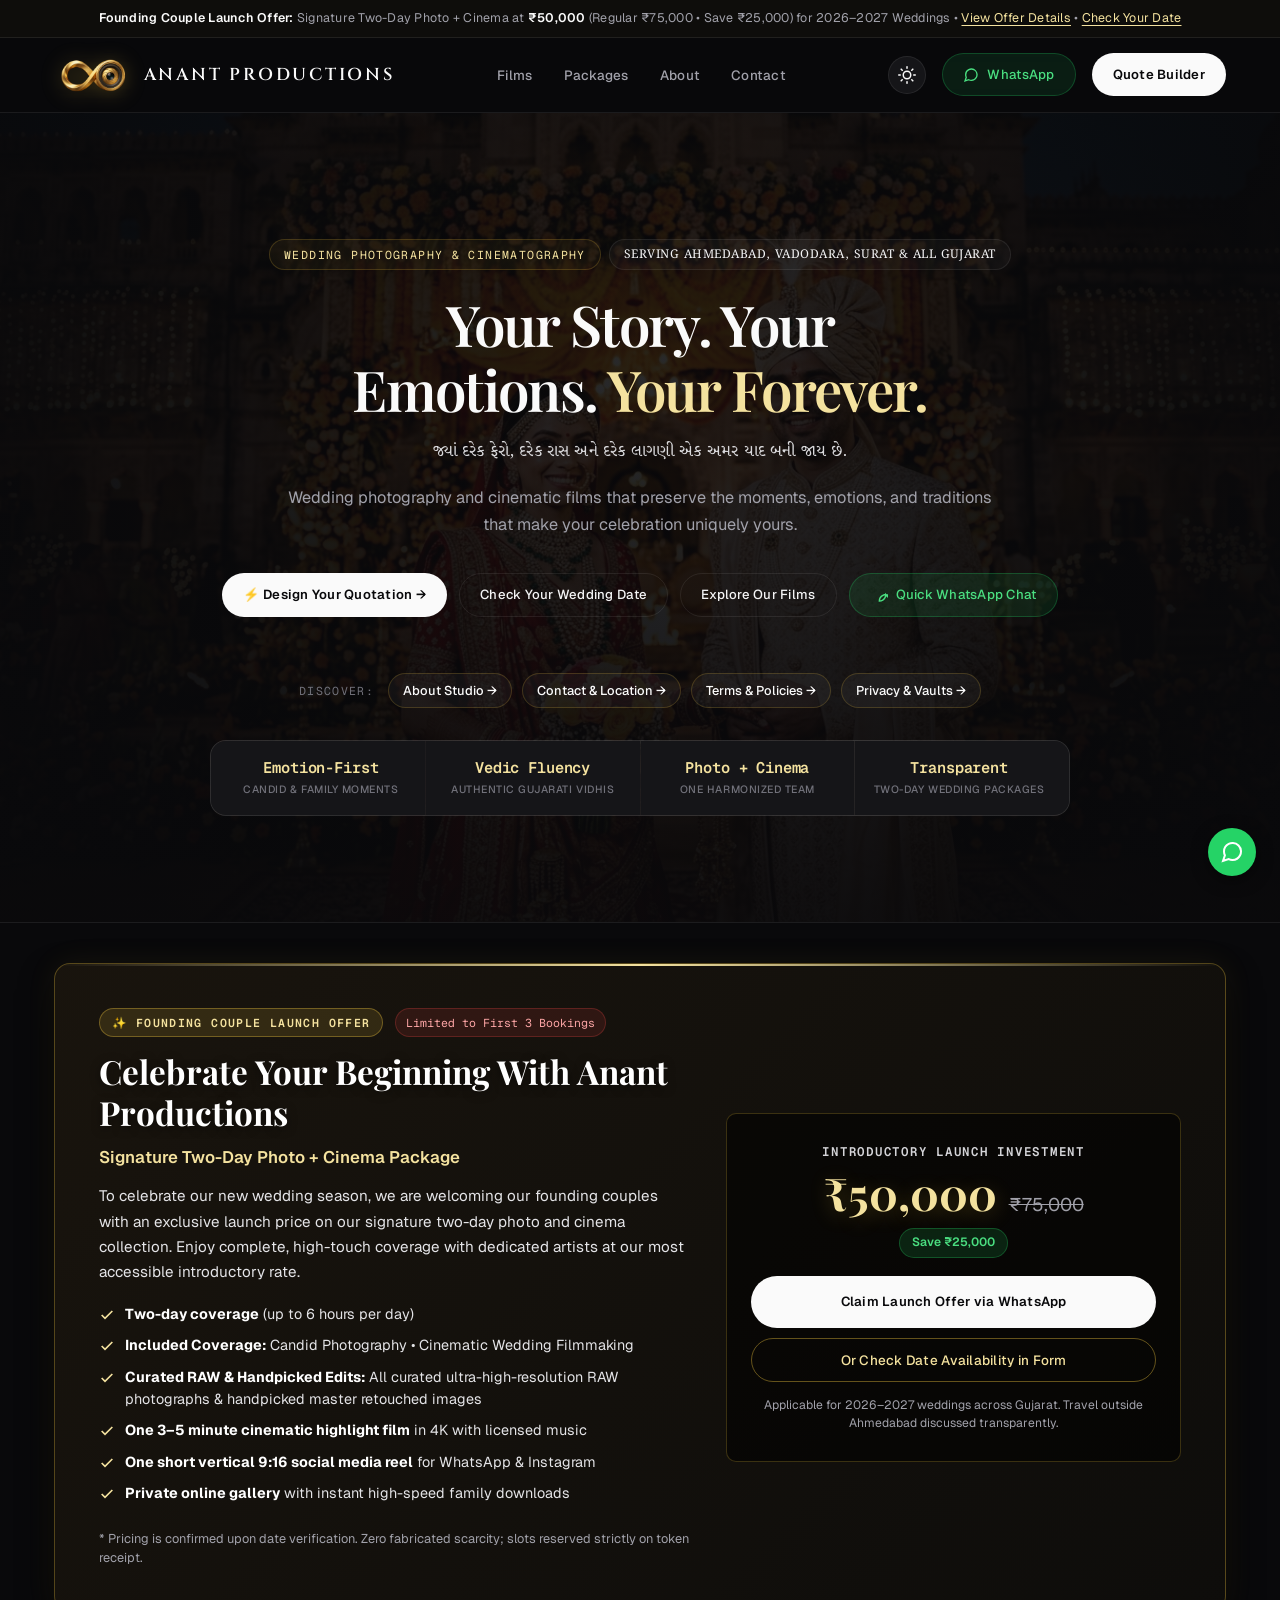
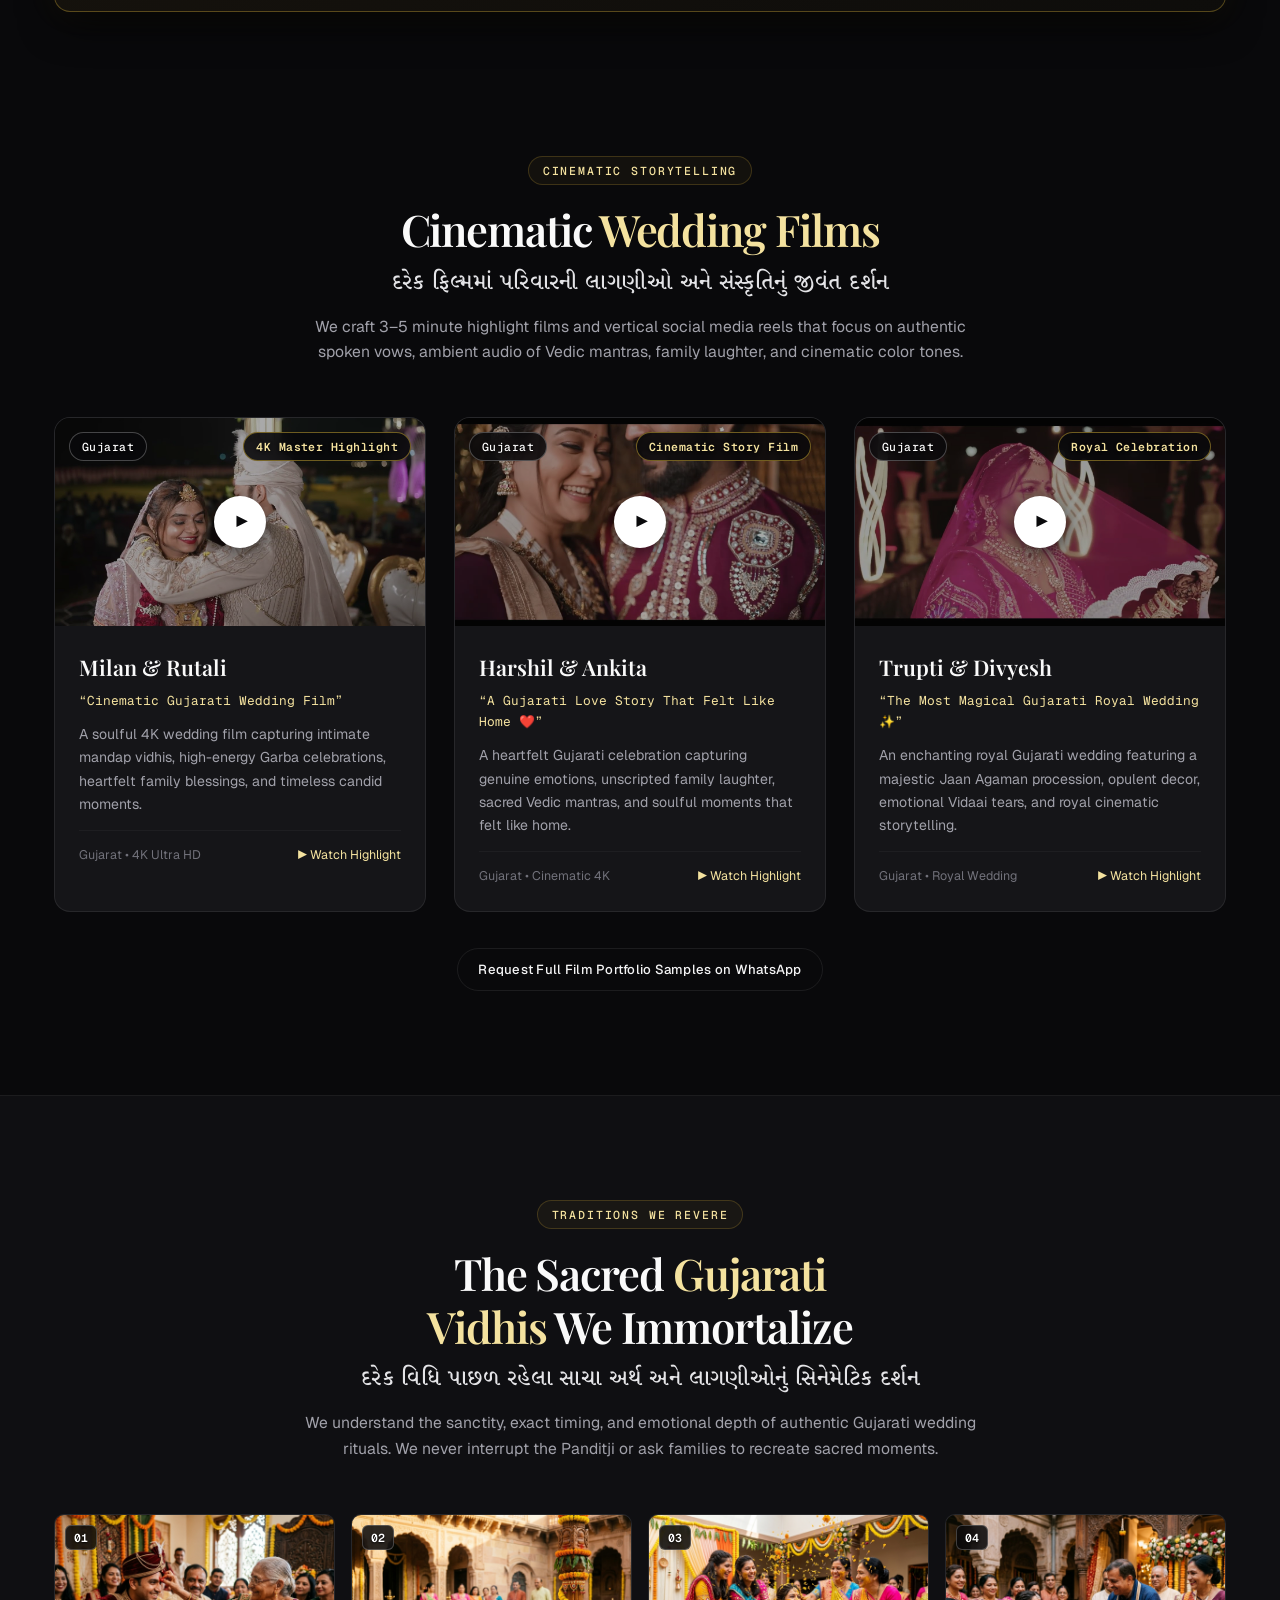
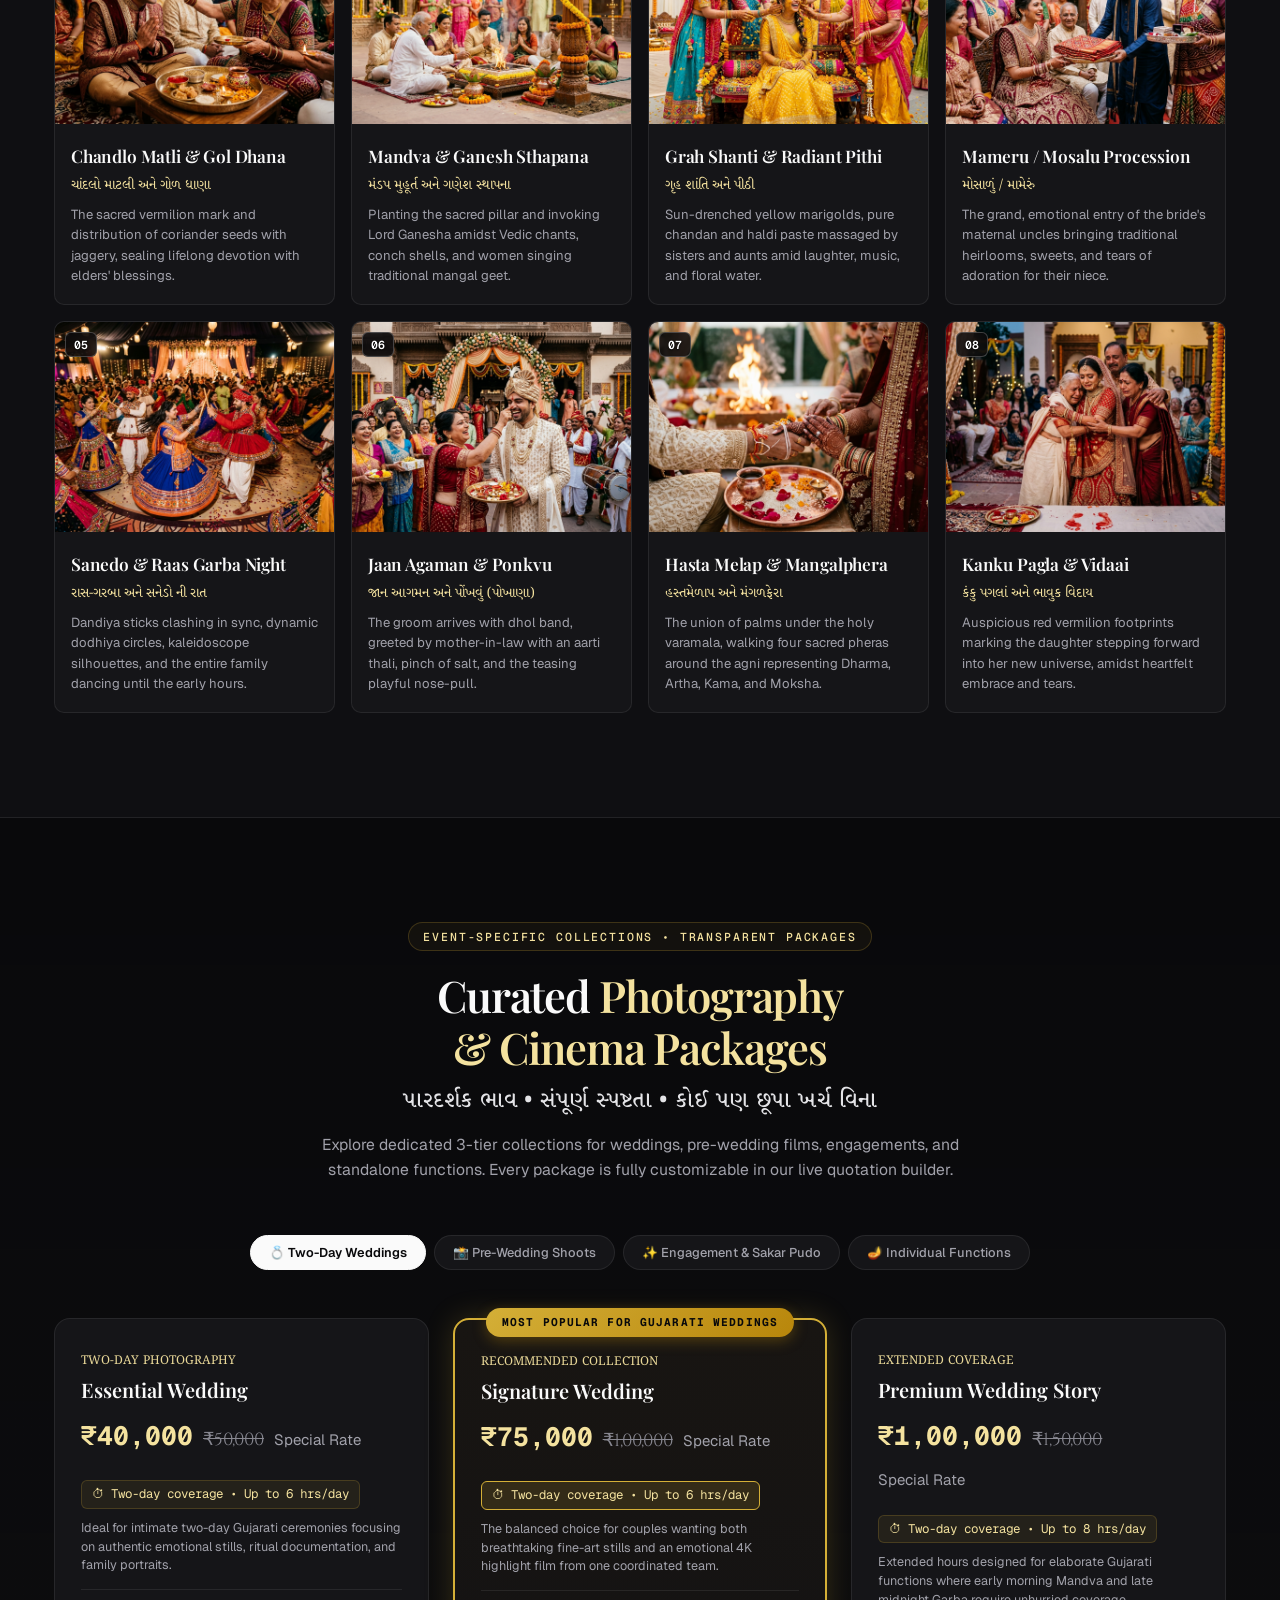
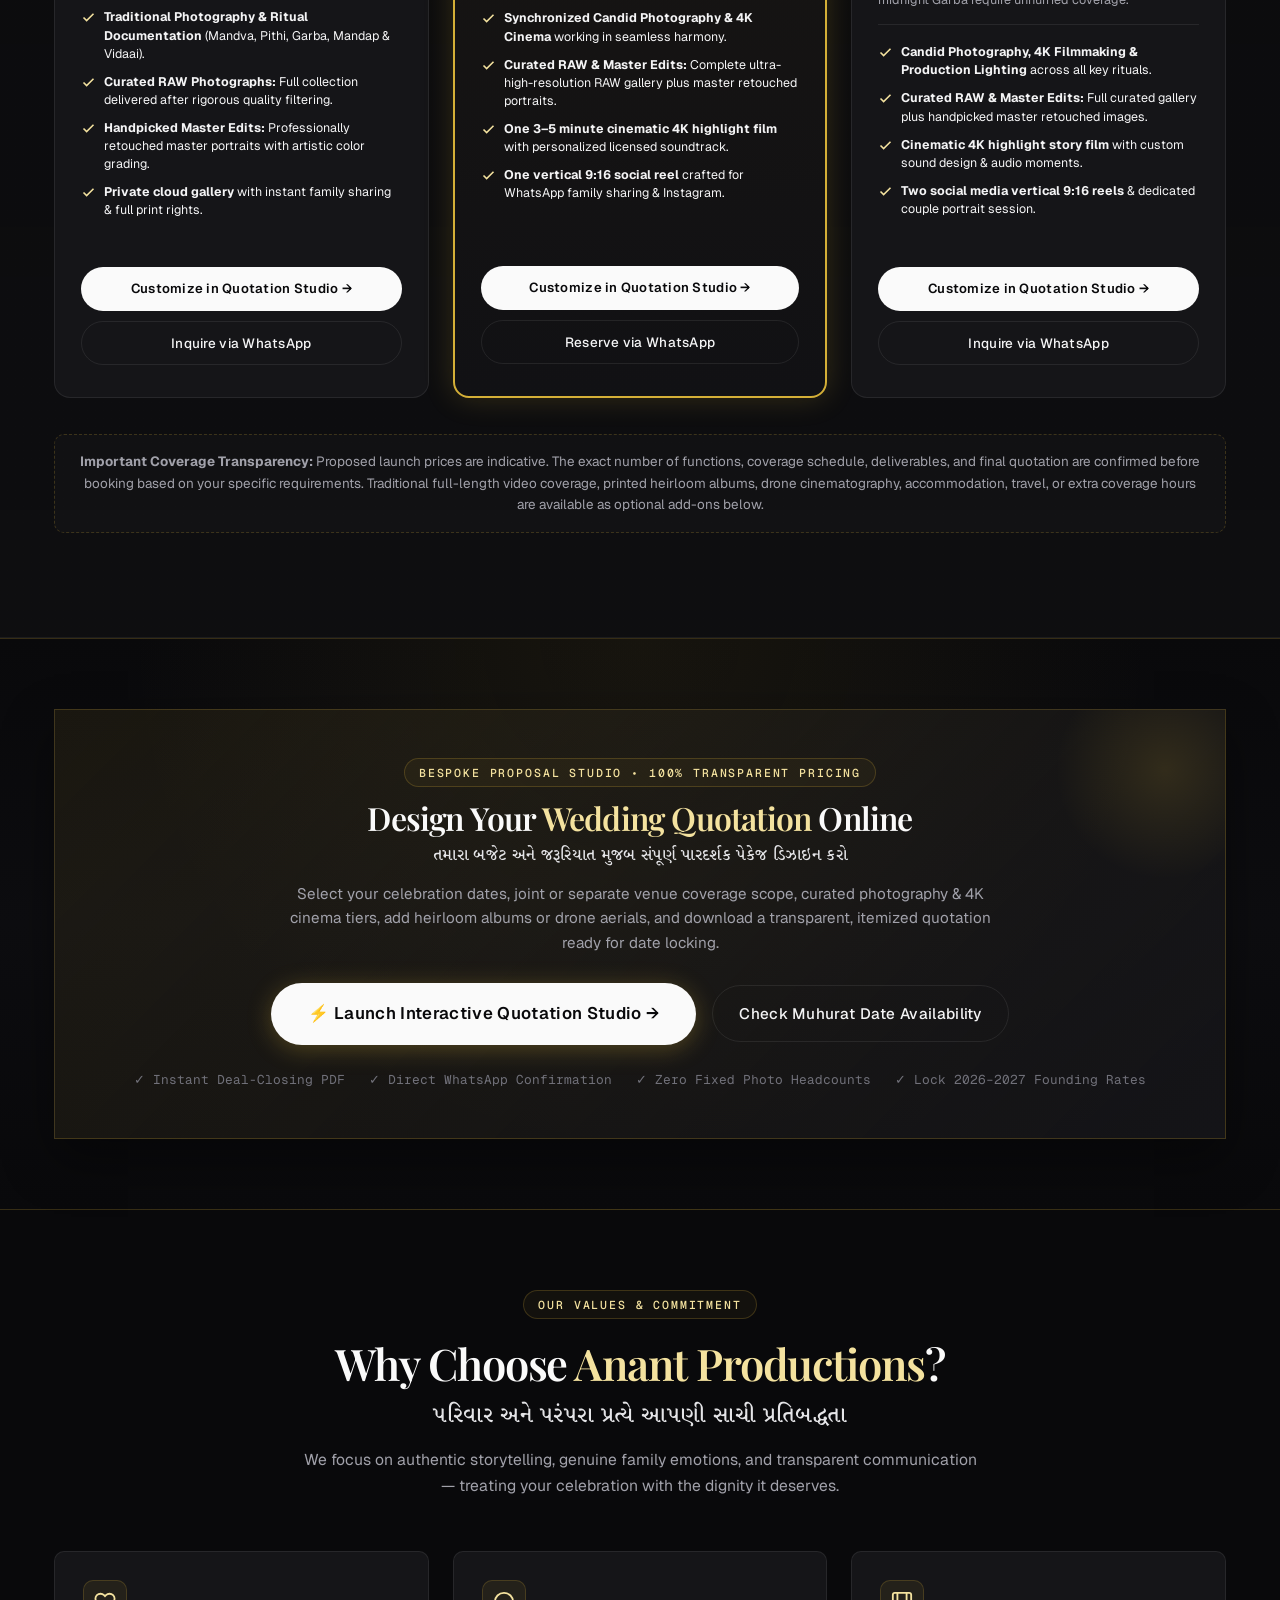
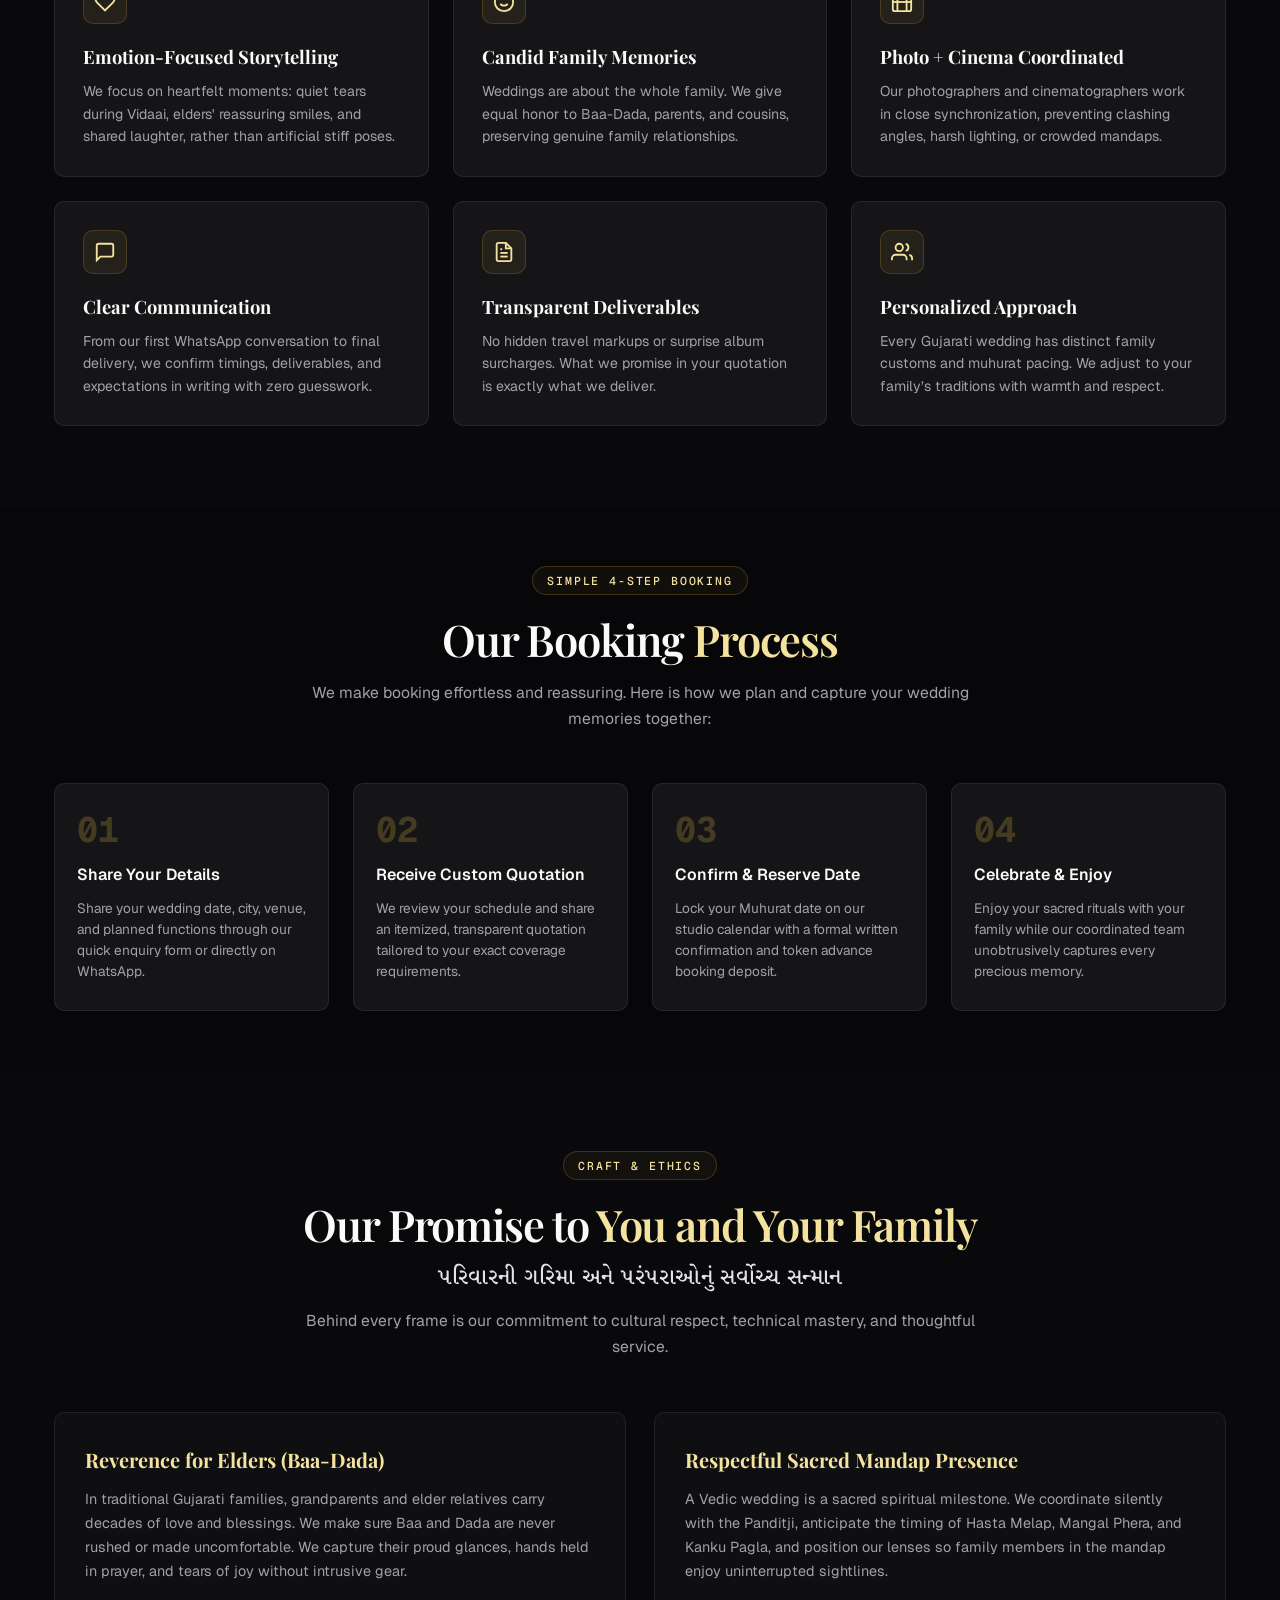
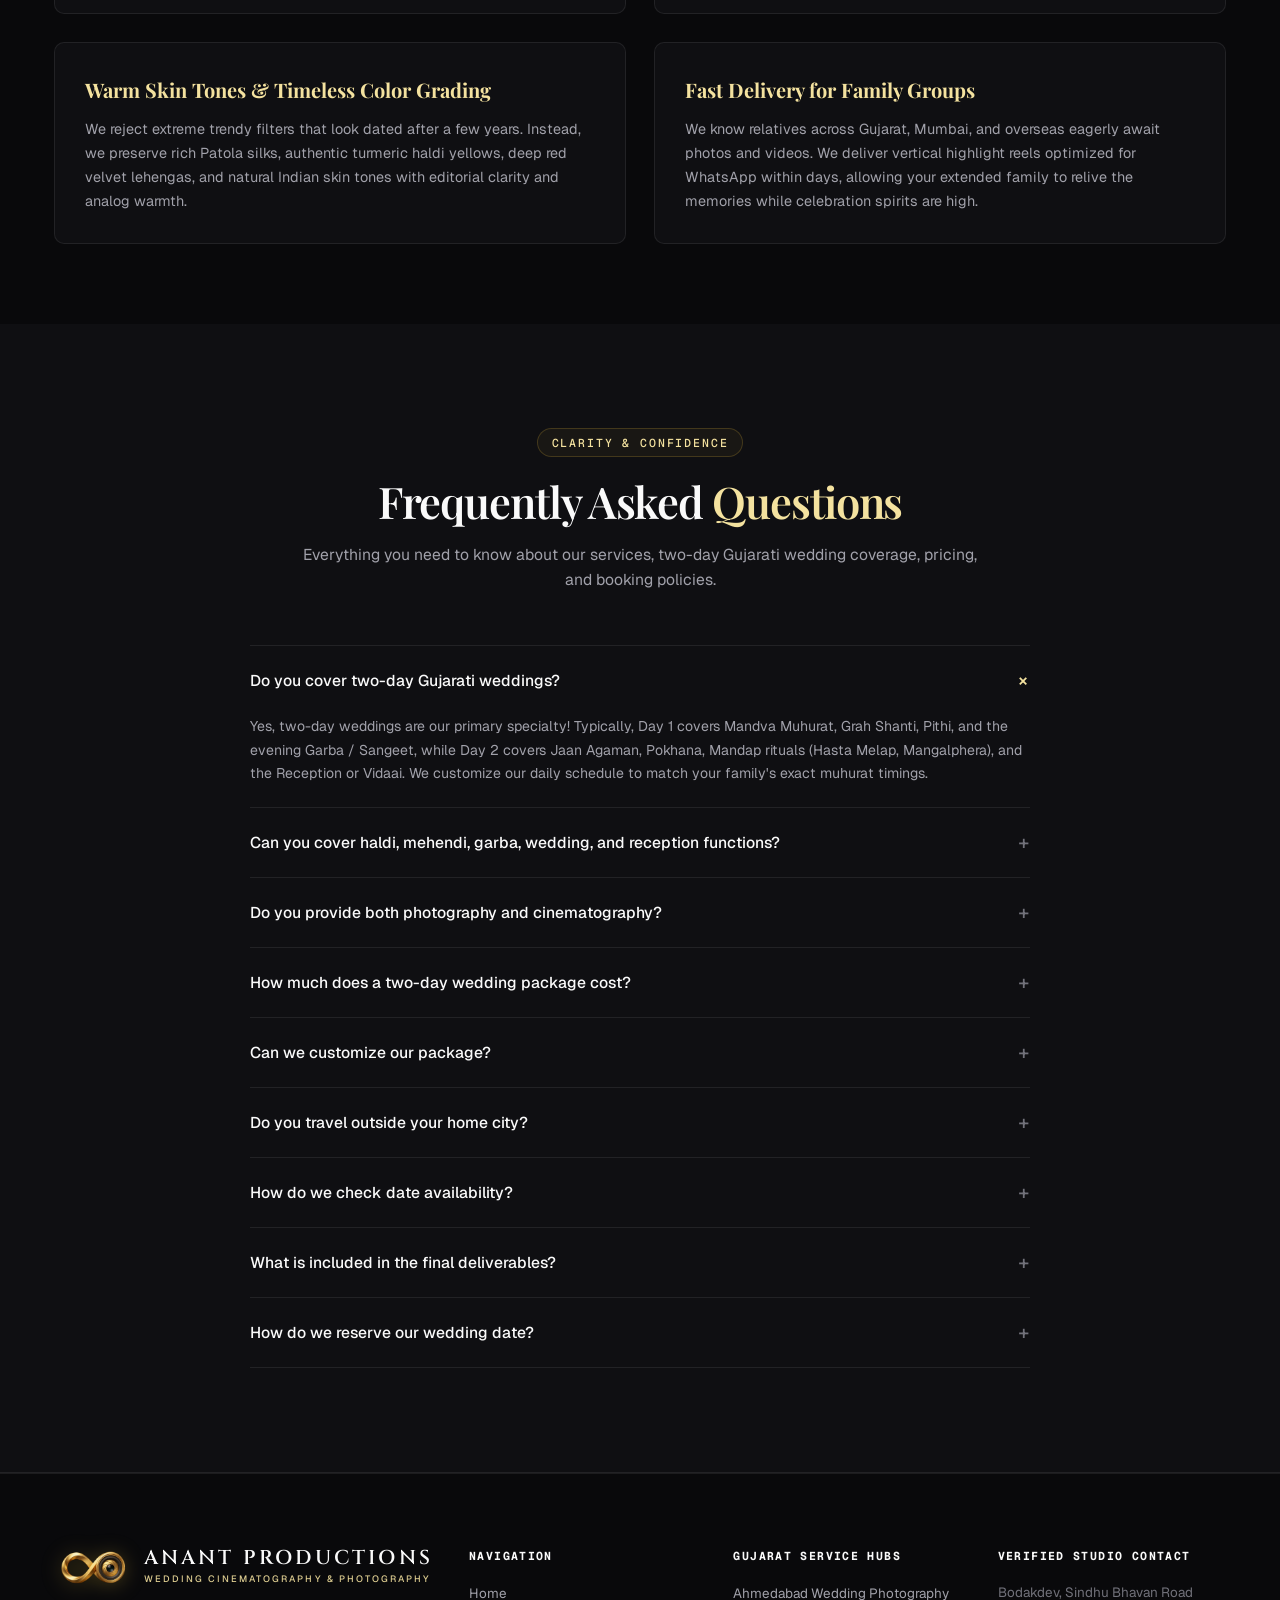
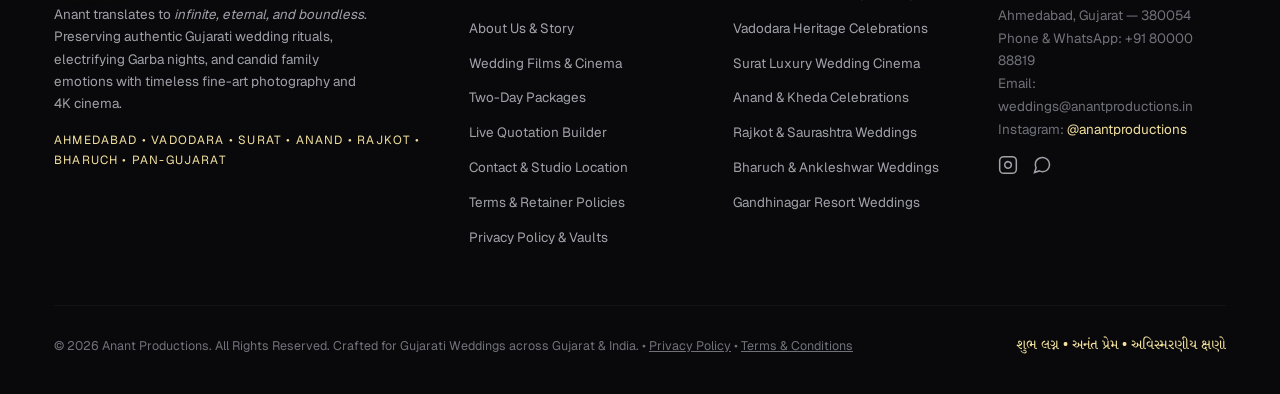
==== commit ef76ca58: "refactor: update wedding pricing tiers, streamline quotation wizard, and add clean URL server" ====
--- a/index.html
+++ b/index.html
@@ -50,7 +50,7 @@
   </script>
 
   <!-- Stylesheet -->
-  <link rel="stylesheet" href="css/style.css?v=21">
+  <link rel="stylesheet" href="css/style.css?v=42">
 
   <style>
     @media (min-width: 961px) {
@@ -108,6 +108,21 @@
     "description": "Professional Gujarati wedding photography and cinematic films preserving rituals, emotions, and traditions across Gujarat."
   }
   </script>
+  <!-- Professional Clean Routing & URL Normalizer -->
+  <script>
+    (function () {
+      try {
+        var p = window.location.pathname;
+        if (p.endsWith('/index.html') || p === '/index.html' || p === 'index.html') {
+          var clean = p.replace(/\/?index\.html\/?$/i, '/') || '/';
+          window.history.replaceState(null, document.title, clean + window.location.search + window.location.hash);
+        } else if (p.endsWith('.html')) {
+          var clean = p.replace(/\.html$/i, '');
+          window.history.replaceState(null, document.title, clean + window.location.search + window.location.hash);
+        }
+      } catch (e) {}
+    })();
+  </script>
 </head>
 <body>
 
@@ -118,7 +133,7 @@
   <div class="top-banner">
     <div class="container" style="display: flex; justify-content: center; align-items: center; text-align: center;">
       <span>
-        <strong>Founding Couple Launch Offer:</strong> Signature Two-Day Photo + Cinema at <strong>₹39,999</strong> for 2026–2027 Weddings &bull; <a href="#launch-offer" style="color: var(--gold-light); text-decoration: underline;">View Offer Details</a> &bull; <a href="#contact" style="color: var(--gold-light); text-decoration: underline;">Check Your Date</a>
+        <strong>Founding Couple Launch Offer:</strong> Signature Two-Day Photo + Cinema at <strong>₹50,000</strong> (Regular ₹75,000 &bull; Save ₹25,000) for 2026–2027 Weddings &bull; <a href="#launch-offer" style="color: var(--gold-light); text-decoration: underline;">View Offer Details</a> &bull; <a href="contact.html" style="color: var(--gold-light); text-decoration: underline;">Check Your Date</a>
       </span>
     </div>
   </div>
@@ -136,7 +151,6 @@
       <!-- Desktop Nav Links (Streamlined & Clean) -->
       <nav aria-label="Main Navigation">
         <ul class="nav-links">
-          <li><a href="#portfolio" class="nav-link">Our Work</a></li>
           <li><a href="#films" class="nav-link">Films</a></li>
           <li><a href="#packages" class="nav-link">Packages</a></li>
           <li><a href="about.html" class="nav-link">About</a></li>
@@ -168,7 +182,7 @@
           <svg width="16" height="16" viewBox="0 0 24 24" fill="none" stroke="currentColor" stroke-width="2" aria-hidden="true"><path d="M21 11.5a8.38 8.38 0 0 1-.9 3.8 8.5 8.5 0 0 1-7.6 4.7 8.38 8.38 0 0 1-3.8-.9L3 21l1.9-5.7a8.38 8.38 0 0 1-.9-3.8 8.5 8.5 0 0 1 4.7-7.6 8.38 8.38 0 0 1 3.8-.9h.5a8.48 8.48 0 0 1 8 8v.5z"/></svg>
           WhatsApp
         </a>
-        <a href="#quotation-builder" class="btn btn-gold" id="nav-cta-date">
+        <a href="quote.html" class="btn btn-gold" id="nav-cta-date">
           Quote Builder
         </a>
         <button class="mobile-menu-toggle" aria-label="Toggle navigation menu" aria-expanded="false">
@@ -191,11 +205,11 @@
         <button class="mobile-drawer-close" aria-label="Close navigation menu" style="background: none; border: none; color: var(--gold-light); font-size: 1.8rem; cursor: pointer;">✕</button>
       </div>
       <ul style="list-style: none; display: flex; flex-direction: column; gap: 16px; font-size: 1rem; font-family: var(--font-mono);">
-        <li><a href="index.html" class="mobile-nav-link">Home</a></li>
+        <li><a href="./" class="mobile-nav-link">Home</a></li>
         <li><a href="about.html" class="mobile-nav-link" style="color: var(--gold-light);">✦ About Anant Productions</a></li>
-        <li><a href="index.html#portfolio" class="mobile-nav-link">Our Work &amp; Films</a></li>
-        <li><a href="index.html#packages" class="mobile-nav-link">Curated Packages</a></li>
-        <li><a href="index.html#quotation-builder" class="mobile-nav-link" style="color: var(--gold-light);">⚡ Quotation Builder</a></li>
+        <li><a href="#films" class="mobile-nav-link">Wedding Films &amp; Cinema</a></li>
+        <li><a href="#packages" class="mobile-nav-link">Curated Packages</a></li>
+        <li><a href="quote.html" class="mobile-nav-link" style="color: var(--gold-light);">⚡ Quotation Builder</a></li>
         <li><a href="contact.html" class="mobile-nav-link">Contact &amp; Studio Location</a></li>
         <li><a href="terms-and-conditions.html" class="mobile-nav-link" style="font-size: 0.9rem; color: var(--mute);">Terms &amp; Retainer Policies</a></li>
         <li><a href="privacy-policy.html" class="mobile-nav-link" style="font-size: 0.9rem; color: var(--mute);">Privacy Policy &amp; Vaults</a></li>
@@ -244,7 +258,10 @@
           </p>
 
           <div class="hero-actions">
-            <a href="#contact" class="btn btn-gold" id="hero-cta-primary">
+            <a href="quote.html" class="btn btn-gold" id="hero-cta-quote">
+              ⚡ Design Your Quotation &rarr;
+            </a>
+            <a href="#contact" class="btn btn-outline-gold" id="hero-cta-primary">
               Check Your Wedding Date
             </a>
             <a href="#films" class="btn btn-outline-gold">
@@ -266,21 +283,21 @@
           </nav>
 
           <!-- Genuine Value Pillars (Grounded & Authentic) -->
-          <div class="hero-stats" style="grid-template-columns: repeat(4, 1fr);">
+          <div class="hero-stats">
             <div class="stat-item">
-              <span class="stat-num" style="font-size: 1.35rem; color: var(--gold-light);">Emotion-First</span>
+              <span class="stat-num" style="color: var(--gold-light);">Emotion-First</span>
               <span class="stat-label">Candid &amp; Family Moments</span>
             </div>
             <div class="stat-item">
-              <span class="stat-num" style="font-size: 1.35rem; color: var(--gold-light);">Vedic Fluency</span>
+              <span class="stat-num" style="color: var(--gold-light);">Vedic Fluency</span>
               <span class="stat-label">Authentic Gujarati Vidhis</span>
             </div>
             <div class="stat-item">
-              <span class="stat-num" style="font-size: 1.35rem; color: var(--gold-light);">Photo + Cinema</span>
+              <span class="stat-num" style="color: var(--gold-light);">Photo + Cinema</span>
               <span class="stat-label">One Harmonized Team</span>
             </div>
             <div class="stat-item">
-              <span class="stat-num" style="font-size: 1.35rem; color: var(--gold-light);">Transparent</span>
+              <span class="stat-num" style="color: var(--gold-light);">Transparent</span>
               <span class="stat-label">Two-Day Wedding Packages</span>
             </div>
           </div>
@@ -340,12 +357,12 @@
           <div class="launch-pricing-box">
             <span class="launch-price-label" style="color: #d4d4d8 !important;">Introductory Launch Investment</span>
             <div class="launch-price-row">
-              <span class="launch-price-current" id="launch-price-display">₹39,999</span>
-              <span class="launch-price-regular" id="launch-regular-display" style="color: #a1a1aa !important;">₹49,999</span>
-            </div>
-            <div class="launch-savings-badge" id="launch-savings-display">Save ₹10,000 for Early Booking</div>
-
-            <a href="https://wa.me/918000088819?text=Hello%20Anant%20Productions!%20I%20saw%20your%20Founding%20Couple%20Launch%20Offer%20(₹39,999%20for%20Signature%20Photo%20%2B%20Cinema).%20We%20are%20planning%20our%20wedding%20and%20would%20love%20to%20check%20date%20availability!" target="_blank" rel="noopener" class="btn btn-gold" id="launch-cta-btn" style="width: 100%; justify-content: center; padding: 14px 20px;">
+              <span class="launch-price-current" id="launch-price-display">₹50,000</span>
+              <span class="launch-price-regular" id="launch-regular-display" style="color: #a1a1aa !important;">₹75,000</span>
+            </div>
+            <div class="launch-savings-badge" id="launch-savings-display">Save ₹25,000 for Early Booking</div>
+
+            <a href="https://wa.me/918000088819?text=Hello%20Anant%20Productions!%20I%20saw%20your%20Founding%20Couple%20Launch%20Offer%20(₹50,000%20for%20Signature%20Photo%20%2B%20Cinema%2C%20Regular%20₹75,000).%20We%20are%20planning%20our%20wedding%20and%20would%20love%20to%20check%20date%20availability!" target="_blank" rel="noopener" class="btn btn-gold" id="launch-cta-btn" style="width: 100%; justify-content: center; padding: 14px 20px;">
               Claim Launch Offer via WhatsApp
             </a>
 
@@ -361,8 +378,8 @@
       </div>
     </section>
 
-    <!-- SECTION: FEATURED PORTFOLIO & FILMS (SECTION C) -->
-    <section class="gallery-section" id="portfolio">
+    <!-- SECTION: FEATURED PORTFOLIO & FILMS (Temporarily hidden per client request; photo portfolio will be added later) -->
+    <section class="gallery-section" id="portfolio" style="display: none;" aria-hidden="true">
       <div class="container">
         <div class="section-header">
           <div class="section-tag">REAL WEDDING ARCHIVE</div>
@@ -716,32 +733,28 @@
                 <div class="package-header">
                   <span class="package-tag">TWO-DAY PHOTOGRAPHY</span>
                   <h3 class="package-title">Essential Wedding</h3>
-                  <div class="package-price-wrap">
-                    <span class="package-price">₹29,999</span>
+                  <div class="package-price-wrap" style="display: flex; align-items: baseline; gap: 10px; flex-wrap: wrap;">
+                    <span class="package-price" style="color: var(--gold-light);">₹40,000</span>
+                    <span style="font-size: 1.1rem; color: #888891; text-decoration: line-through; font-family: 'Cinzel', serif;">₹50,000</span>
+                    <span class="package-save-pill">Special Rate</span>
                   </div>
-                  <div class="package-price-range">Indicative Range: ₹29,999 – ₹34,999</div>
                   <div class="package-hours-badge">⏱ Two-day coverage &bull; Up to 6 hrs/day</div>
-                  <p class="package-scope" style="margin-top: 12px;">
+                  <p class="package-scope" style="margin-top: 10px;">
                     Ideal for intimate two-day Gujarati ceremonies focusing on authentic emotional stills, ritual documentation, and family portraits.
                   </p>
                 </div>
-                <div class="package-services">
-                  <strong>Included Coverage:</strong> Traditional Photography &amp; Ritual Documentation
-                </div>
                 <ul class="package-features">
-                  <li class="package-feature"><svg width="15" height="15" viewBox="0 0 24 24" fill="none" stroke="currentColor" stroke-width="2.5"><polyline points="20 6 9 17 4 12"/></svg><span><strong>Two-day coverage</strong> (up to 6 hours per day).</span></li>
-                  <li class="package-feature"><svg width="15" height="15" viewBox="0 0 24 24" fill="none" stroke="currentColor" stroke-width="2.5"><polyline points="20 6 9 17 4 12"/></svg><span><strong>Curated Ultra-High-Resolution RAW Photographs:</strong> Full collection delivered after quality filtering.</span></li>
-                  <li class="package-feature"><svg width="15" height="15" viewBox="0 0 24 24" fill="none" stroke="currentColor" stroke-width="2.5"><polyline points="20 6 9 17 4 12"/></svg><span><strong>Handpicked Master Edits:</strong> Professionally retouched master photographs with artistic color grading.</span></li>
-                  <li class="package-feature"><svg width="15" height="15" viewBox="0 0 24 24" fill="none" stroke="currentColor" stroke-width="2.5"><polyline points="20 6 9 17 4 12"/></svg><span><strong>Full ceremony stills:</strong> Mandva, Pithi, Garba, Mandap, and Vidaai.</span></li>
+                  <li class="package-feature"><svg width="15" height="15" viewBox="0 0 24 24" fill="none" stroke="currentColor" stroke-width="2.5"><polyline points="20 6 9 17 4 12"/></svg><span><strong>Traditional Photography &amp; Ritual Documentation</strong> (Mandva, Pithi, Garba, Mandap &amp; Vidaai).</span></li>
+                  <li class="package-feature"><svg width="15" height="15" viewBox="0 0 24 24" fill="none" stroke="currentColor" stroke-width="2.5"><polyline points="20 6 9 17 4 12"/></svg><span><strong>Curated RAW Photographs:</strong> Full collection delivered after rigorous quality filtering.</span></li>
+                  <li class="package-feature"><svg width="15" height="15" viewBox="0 0 24 24" fill="none" stroke="currentColor" stroke-width="2.5"><polyline points="20 6 9 17 4 12"/></svg><span><strong>Handpicked Master Edits:</strong> Professionally retouched master portraits with artistic color grading.</span></li>
                   <li class="package-feature"><svg width="15" height="15" viewBox="0 0 24 24" fill="none" stroke="currentColor" stroke-width="2.5"><polyline points="20 6 9 17 4 12"/></svg><span><strong>Private cloud gallery</strong> with instant family sharing &amp; full print rights.</span></li>
-                  <li class="package-feature" style="opacity: 0.7;"><span style="color: var(--mute); font-size: 0.82rem;">Note: Cinematography not included (available as add-on).</span></li>
                 </ul>
               </div>
               <div style="margin-top: 24px; display: flex; flex-direction: column; gap: 10px;">
-                <button type="button" class="btn btn-gold" data-customize-package="pkg-wedding-essential" data-category="wedding" style="width: 100%; justify-content: center;">
-                  Customize in Quotation Builder
-                </button>
-                <a href="https://wa.me/918000088819?text=Hello%20Anant%20Productions!%20We%20would%20love%20to%20check%20availability%20for%20the%20Essential%20Wedding%20Package%20(₹29,999)." target="_blank" rel="noopener" class="btn btn-outline-gold" style="width: 100%; justify-content: center; font-size: 0.84rem;">
+                <a href="quote.html" class="btn btn-gold" style="width: 100%; justify-content: center;">
+                  Customize in Quotation Studio &rarr;
+                </a>
+                <a href="https://wa.me/918000088819?text=Hello%20Anant%20Productions!%20We%20would%20love%20to%20check%20availability%20for%20the%20Essential%20Wedding%20Package%20(Special%20Rate:%20₹40,000,%20Original:%20₹50,000)." target="_blank" rel="noopener" class="btn btn-outline-gold" style="width: 100%; justify-content: center; font-size: 0.84rem;">
                   Inquire via WhatsApp
                 </a>
               </div>
@@ -754,32 +767,28 @@
                 <div class="package-header">
                   <span class="package-tag">RECOMMENDED COLLECTION</span>
                   <h3 class="package-title">Signature Wedding</h3>
-                  <div class="package-price-wrap">
-                    <span class="package-price" style="color: var(--gold-light);">₹49,999</span>
+                  <div class="package-price-wrap" style="display: flex; align-items: baseline; gap: 10px; flex-wrap: wrap;">
+                    <span class="package-price" style="color: var(--gold-light);">₹75,000</span>
+                    <span style="font-size: 1.1rem; color: #888891; text-decoration: line-through; font-family: 'Cinzel', serif;">₹1,00,000</span>
+                    <span class="package-save-pill">Special Rate</span>
                   </div>
-                  <div class="package-price-range">Indicative Range: ₹49,999 – ₹59,999</div>
                   <div class="package-hours-badge" style="background: rgba(212,175,55,0.15); border-color: var(--gold-primary);">⏱ Two-day coverage &bull; Up to 6 hrs/day</div>
-                  <p class="package-scope" style="margin-top: 12px;">
+                  <p class="package-scope" style="margin-top: 10px;">
                     The balanced choice for couples wanting both breathtaking fine-art stills and an emotional 4K highlight film from one coordinated team.
                   </p>
                 </div>
-                <div class="package-services" style="border-color: rgba(212,175,55,0.3);">
-                  <strong>Included Coverage:</strong> Candid Photography &bull; Cinematic Wedding Filmmaking
-                </div>
                 <ul class="package-features">
-                  <li class="package-feature"><svg width="15" height="15" viewBox="0 0 24 24" fill="none" stroke="currentColor" stroke-width="2.5"><polyline points="20 6 9 17 4 12"/></svg><span><strong>Two-day coverage</strong> (up to 6 hours per day).</span></li>
-                  <li class="package-feature"><svg width="15" height="15" viewBox="0 0 24 24" fill="none" stroke="currentColor" stroke-width="2.5"><polyline points="20 6 9 17 4 12"/></svg><span><strong>Synchronized Photo &amp; Cinema Storytelling</strong> working in seamless harmony.</span></li>
-                  <li class="package-feature"><svg width="15" height="15" viewBox="0 0 24 24" fill="none" stroke="currentColor" stroke-width="2.5"><polyline points="20 6 9 17 4 12"/></svg><span><strong>Curated RAW &amp; Handpicked Edits:</strong> All curated ultra-high-resolution RAW photographs plus handpicked master color-graded portraits.</span></li>
-                  <li class="package-feature"><svg width="15" height="15" viewBox="0 0 24 24" fill="none" stroke="currentColor" stroke-width="2.5"><polyline points="20 6 9 17 4 12"/></svg><span><strong>One 3–5 minute cinematic highlight film</strong> with custom licensed music.</span></li>
-                  <li class="package-feature"><svg width="15" height="15" viewBox="0 0 24 24" fill="none" stroke="currentColor" stroke-width="2.5"><polyline points="20 6 9 17 4 12"/></svg><span><strong>One short vertical 9:16 social media reel</strong> for WhatsApp family sharing &amp; Instagram.</span></li>
-                  <li class="package-feature"><svg width="15" height="15" viewBox="0 0 24 24" fill="none" stroke="currentColor" stroke-width="2.5"><polyline points="20 6 9 17 4 12"/></svg><span><strong>Private online gallery</strong> with instant downloads.</span></li>
+                  <li class="package-feature"><svg width="15" height="15" viewBox="0 0 24 24" fill="none" stroke="currentColor" stroke-width="2.5"><polyline points="20 6 9 17 4 12"/></svg><span><strong>Synchronized Candid Photography &amp; 4K Cinema</strong> working in seamless harmony.</span></li>
+                  <li class="package-feature"><svg width="15" height="15" viewBox="0 0 24 24" fill="none" stroke="currentColor" stroke-width="2.5"><polyline points="20 6 9 17 4 12"/></svg><span><strong>Curated RAW &amp; Master Edits:</strong> Complete ultra-high-resolution RAW gallery plus master retouched portraits.</span></li>
+                  <li class="package-feature"><svg width="15" height="15" viewBox="0 0 24 24" fill="none" stroke="currentColor" stroke-width="2.5"><polyline points="20 6 9 17 4 12"/></svg><span><strong>One 3–5 minute cinematic 4K highlight film</strong> with personalized licensed soundtrack.</span></li>
+                  <li class="package-feature"><svg width="15" height="15" viewBox="0 0 24 24" fill="none" stroke="currentColor" stroke-width="2.5"><polyline points="20 6 9 17 4 12"/></svg><span><strong>One vertical 9:16 social reel</strong> crafted for WhatsApp family sharing &amp; Instagram.</span></li>
                 </ul>
               </div>
               <div style="margin-top: 24px; display: flex; flex-direction: column; gap: 10px;">
-                <button type="button" class="btn btn-gold" data-customize-package="pkg-wedding-signature" data-category="wedding" style="width: 100%; justify-content: center;">
-                  Customize in Quotation Builder
-                </button>
-                <a href="https://wa.me/918000088819?text=Hello%20Anant%20Productions!%20We%20would%20love%20to%20reserve%20the%20Signature%20Wedding%20Package%20(₹49,999)%20for%20our%20wedding." target="_blank" rel="noopener" class="btn btn-outline-gold" style="width: 100%; justify-content: center; font-size: 0.84rem;">
+                <a href="quote.html" class="btn btn-gold" style="width: 100%; justify-content: center;">
+                  Customize in Quotation Studio &rarr;
+                </a>
+                <a href="https://wa.me/918000088819?text=Hello%20Anant%20Productions!%20We%20would%20love%20to%20reserve%20the%20Signature%20Wedding%20Package%20(Special%20Rate:%20₹75,000,%20Original:%20₹1,00,000)%20for%20our%20wedding." target="_blank" rel="noopener" class="btn btn-outline-gold" style="width: 100%; justify-content: center; font-size: 0.84rem;">
                   Reserve via WhatsApp
                 </a>
               </div>
@@ -791,32 +800,28 @@
                 <div class="package-header">
                   <span class="package-tag">EXTENDED COVERAGE</span>
                   <h3 class="package-title">Premium Wedding Story</h3>
-                  <div class="package-price-wrap">
-                    <span class="package-price">₹74,999</span>
+                  <div class="package-price-wrap" style="display: flex; align-items: baseline; gap: 10px; flex-wrap: wrap;">
+                    <span class="package-price" style="color: var(--gold-light);">₹1,00,000</span>
+                    <span style="font-size: 1.1rem; color: #888891; text-decoration: line-through; font-family: 'Cinzel', serif;">₹1,50,000</span>
+                    <span class="package-save-pill">Special Rate</span>
                   </div>
-                  <div class="package-price-range">Indicative Range: ₹74,999 – ₹89,999</div>
                   <div class="package-hours-badge">⏱ Two-day coverage &bull; Up to 8 hrs/day</div>
-                  <p class="package-scope" style="margin-top: 12px;">
+                  <p class="package-scope" style="margin-top: 10px;">
                     Extended hours designed for elaborate Gujarati functions where early morning Mandva and late midnight Garba require unhurried coverage.
                   </p>
                 </div>
-                <div class="package-services">
-                  <strong>Included Coverage:</strong> Candid Photography &bull; Cinematic Filmmaking &bull; Lighting Support
-                </div>
                 <ul class="package-features">
-                  <li class="package-feature"><svg width="15" height="15" viewBox="0 0 24 24" fill="none" stroke="currentColor" stroke-width="2.5"><polyline points="20 6 9 17 4 12"/></svg><span><strong>Two-day coverage</strong> (up to 8 hours per day).</span></li>
-                  <li class="package-feature"><svg width="15" height="15" viewBox="0 0 24 24" fill="none" stroke="currentColor" stroke-width="2.5"><polyline points="20 6 9 17 4 12"/></svg><span><strong>Curated RAW &amp; Handpicked Edits:</strong> Full curated ultra-high-resolution RAW collection &amp; handpicked master retouched images.</span></li>
-                  <li class="package-feature"><svg width="15" height="15" viewBox="0 0 24 24" fill="none" stroke="currentColor" stroke-width="2.5"><polyline points="20 6 9 17 4 12"/></svg><span><strong>Cinematic highlight film</strong> with personalized sound design.</span></li>
-                  <li class="package-feature"><svg width="15" height="15" viewBox="0 0 24 24" fill="none" stroke="currentColor" stroke-width="2.5"><polyline points="20 6 9 17 4 12"/></svg><span><strong>Two short social media vertical reels</strong> for Instagram &amp; WhatsApp.</span></li>
-                  <li class="package-feature"><svg width="15" height="15" viewBox="0 0 24 24" fill="none" stroke="currentColor" stroke-width="2.5"><polyline points="20 6 9 17 4 12"/></svg><span><strong>Dedicated couple portrait session &amp; extended family portraits setup.</strong></span></li>
-                  <li class="package-feature"><svg width="15" height="15" viewBox="0 0 24 24" fill="none" stroke="currentColor" stroke-width="2.5"><polyline points="20 6 9 17 4 12"/></svg><span><strong>Priority editing turnaround</strong> &amp; private cloud gallery.</span></li>
+                  <li class="package-feature"><svg width="15" height="15" viewBox="0 0 24 24" fill="none" stroke="currentColor" stroke-width="2.5"><polyline points="20 6 9 17 4 12"/></svg><span><strong>Candid Photography, 4K Filmmaking &amp; Production Lighting</strong> across all key rituals.</span></li>
+                  <li class="package-feature"><svg width="15" height="15" viewBox="0 0 24 24" fill="none" stroke="currentColor" stroke-width="2.5"><polyline points="20 6 9 17 4 12"/></svg><span><strong>Curated RAW &amp; Master Edits:</strong> Full curated gallery plus handpicked master retouched images.</span></li>
+                  <li class="package-feature"><svg width="15" height="15" viewBox="0 0 24 24" fill="none" stroke="currentColor" stroke-width="2.5"><polyline points="20 6 9 17 4 12"/></svg><span><strong>Cinematic 4K highlight story film</strong> with custom sound design &amp; audio moments.</span></li>
+                  <li class="package-feature"><svg width="15" height="15" viewBox="0 0 24 24" fill="none" stroke="currentColor" stroke-width="2.5"><polyline points="20 6 9 17 4 12"/></svg><span><strong>Two social media vertical 9:16 reels</strong> &amp; dedicated couple portrait session.</span></li>
                 </ul>
               </div>
               <div style="margin-top: 24px; display: flex; flex-direction: column; gap: 10px;">
-                <button type="button" class="btn btn-gold" data-customize-package="pkg-wedding-premium" data-category="wedding" style="width: 100%; justify-content: center;">
-                  Customize in Quotation Builder
-                </button>
-                <a href="https://wa.me/918000088819?text=Hello%20Anant%20Productions!%20We%20are%20planning%20our%20wedding%20and%20would%20love%20to%20discuss%20the%20Premium%20Wedding%20Story%20Package%20(₹74,999)." target="_blank" rel="noopener" class="btn btn-outline-gold" style="width: 100%; justify-content: center; font-size: 0.84rem;">
+                <a href="quote.html" class="btn btn-gold" style="width: 100%; justify-content: center;">
+                  Customize in Quotation Studio &rarr;
+                </a>
+                <a href="https://wa.me/918000088819?text=Hello%20Anant%20Productions!%20We%20are%20planning%20our%20wedding%20and%20would%20love%20to%20discuss%20the%20Premium%20Wedding%20Story%20Package%20(Special%20Rate:%20₹1,00,000,%20Original:%20₹1,50,000)." target="_blank" rel="noopener" class="btn btn-outline-gold" style="width: 100%; justify-content: center; font-size: 0.84rem;">
                   Inquire via WhatsApp
                 </a>
               </div>
@@ -832,8 +837,11 @@
               <div class="package-header">
                 <span class="package-tag">CONCEPT STILLS</span>
                 <h3 class="package-title">Essential Couple Shoot</h3>
-                <div class="package-price-wrap"><span class="package-price">₹7,999</span></div>
-                <div class="package-price-range">Range: ₹7,999 – ₹9,999</div>
+                <div class="package-price-wrap" style="display: flex; align-items: baseline; gap: 10px; flex-wrap: wrap;">
+                  <span class="package-price" style="color: var(--gold-light);">₹15,000</span>
+                  <span style="font-size: 1.15rem; color: #a1a1aa; text-decoration: line-through; font-family: 'Cinzel', serif;">₹20,000</span>
+                </div>
+                <div class="package-price-range">Original: ₹20,000 &bull; Special Rate: ₹15,000</div>
                 <div class="package-hours-badge">⏱ 1 Session &bull; Up to 3 hrs</div>
                 <p class="package-scope" style="margin-top: 12px;">Relaxed local photoshoot session at one scenic Ahmedabad or Gujarat heritage location.</p>
               </div>
@@ -845,8 +853,8 @@
                 <li class="package-feature"><svg width="15" height="15" viewBox="0 0 24 24" fill="none" stroke="currentColor" stroke-width="2.5"><polyline points="20 6 9 17 4 12"/></svg><span>High-speed private gallery delivery</span></li>
               </ul>
               <div style="margin-top: 24px; display: flex; flex-direction: column; gap: 10px;">
-                <button type="button" class="btn btn-gold" data-customize-package="pkg-prewed-essential" data-category="prewed" style="width: 100%; justify-content: center;">Customize in Quotation Builder</button>
-                <a href="https://wa.me/918000088819?text=Hello%20Anant%20Productions!%20We%20would%20love%20to%20inquire%20about%20the%20Essential%20Couple%20Shoot%20(₹7,999)." target="_blank" rel="noopener" class="btn btn-outline-gold" style="width: 100%; justify-content: center; font-size: 0.84rem;">Inquire via WhatsApp</a>
+                <a href="quote.html" class="btn btn-gold" style="width: 100%; justify-content: center;">Customize in Quotation Studio &rarr;</a>
+                <a href="https://wa.me/918000088819?text=Hello%20Anant%20Productions!%20We%20would%20love%20to%20inquire%20about%20the%20Essential%20Couple%20Shoot%20(Special%20Rate:%20₹15,000,%20Original:%20₹20,000)." target="_blank" rel="noopener" class="btn btn-outline-gold" style="width: 100%; justify-content: center; font-size: 0.84rem;">Inquire via WhatsApp</a>
               </div>
             </div>
 
@@ -856,8 +864,11 @@
               <div class="package-header">
                 <span class="package-tag">EXTENDED PHOTO + REEL</span>
                 <h3 class="package-title">Signature Pre-Wedding</h3>
-                <div class="package-price-wrap"><span class="package-price" style="color: var(--gold-light);">₹15,999</span></div>
-                <div class="package-price-range">Range: ₹15,999 – ₹19,999</div>
+                <div class="package-price-wrap" style="display: flex; align-items: baseline; gap: 10px; flex-wrap: wrap;">
+                  <span class="package-price" style="color: var(--gold-light);">₹30,000</span>
+                  <span style="font-size: 1.15rem; color: #a1a1aa; text-decoration: line-through; font-family: 'Cinzel', serif;">₹45,000</span>
+                </div>
+                <div class="package-price-range">Original: ₹45,000 &bull; Special Rate: ₹30,000</div>
                 <div class="package-hours-badge">⏱ Half-day &bull; Up to 5 hrs</div>
                 <p class="package-scope" style="margin-top: 12px;">Extended session across 2 locations with outfit changes, creative direction, and a 60s romantic reel.</p>
               </div>
@@ -869,8 +880,8 @@
                 <li class="package-feature"><svg width="15" height="15" viewBox="0 0 24 24" fill="none" stroke="currentColor" stroke-width="2.5"><polyline points="20 6 9 17 4 12"/></svg><span>High-speed cloud downloads</span></li>
               </ul>
               <div style="margin-top: 24px; display: flex; flex-direction: column; gap: 10px;">
-                <button type="button" class="btn btn-gold" data-customize-package="pkg-prewed-signature" data-category="prewed" style="width: 100%; justify-content: center;">Customize in Quotation Builder</button>
-                <a href="https://wa.me/918000088819?text=Hello%20Anant%20Productions!%20We%20are%20interested%20in%20the%20Signature%20Pre-Wedding%20Package%20(₹15,999)." target="_blank" rel="noopener" class="btn btn-outline-gold" style="width: 100%; justify-content: center; font-size: 0.84rem;">Inquire via WhatsApp</a>
+                <a href="quote.html" class="btn btn-gold" style="width: 100%; justify-content: center;">Customize in Quotation Studio &rarr;</a>
+                <a href="https://wa.me/918000088819?text=Hello%20Anant%20Productions!%20We%20are%20interested%20in%20the%20Signature%20Pre-Wedding%20Package%20(Special%20Rate:%20₹30,000,%20Original:%20₹45,000)." target="_blank" rel="noopener" class="btn btn-outline-gold" style="width: 100%; justify-content: center; font-size: 0.84rem;">Inquire via WhatsApp</a>
               </div>
             </div>
 
@@ -879,8 +890,11 @@
               <div class="package-header">
                 <span class="package-tag">CINEMATIC CONCEPT FILM</span>
                 <h3 class="package-title">Premium Pre-Wedding Film</h3>
-                <div class="package-price-wrap"><span class="package-price">₹24,999</span></div>
-                <div class="package-price-range">Range: ₹24,999 – ₹31,999</div>
+                <div class="package-price-wrap" style="display: flex; align-items: baseline; gap: 10px; flex-wrap: wrap;">
+                  <span class="package-price" style="color: var(--gold-light);">₹50,000</span>
+                  <span style="font-size: 1.15rem; color: #a1a1aa; text-decoration: line-through; font-family: 'Cinzel', serif;">₹75,000</span>
+                </div>
+                <div class="package-price-range">Original: ₹75,000 &bull; Special Rate: ₹50,000</div>
                 <div class="package-hours-badge">⏱ Full-day &bull; Up to 8 hrs</div>
                 <p class="package-scope" style="margin-top: 12px;">Full cinematic production with dialogue audio, sunrise-to-sunset lighting, drone aerials, and 2 reels.</p>
               </div>
@@ -892,8 +906,8 @@
                 <li class="package-feature"><svg width="15" height="15" viewBox="0 0 24 24" fill="none" stroke="currentColor" stroke-width="2.5"><polyline points="20 6 9 17 4 12"/></svg><span>Drone establishing aerial shots (where permitted)</span></li>
               </ul>
               <div style="margin-top: 24px; display: flex; flex-direction: column; gap: 10px;">
-                <button type="button" class="btn btn-gold" data-customize-package="pkg-prewed-premium" data-category="prewed" style="width: 100%; justify-content: center;">Customize in Quotation Builder</button>
-                <a href="https://wa.me/918000088819?text=Hello%20Anant%20Productions!%20We%20would%20love%20to%20plan%20a%20Premium%20Pre-Wedding%20Film%20(₹24,999)." target="_blank" rel="noopener" class="btn btn-outline-gold" style="width: 100%; justify-content: center; font-size: 0.84rem;">Inquire via WhatsApp</a>
+                <a href="quote.html" class="btn btn-gold" style="width: 100%; justify-content: center;">Customize in Quotation Studio &rarr;</a>
+                <a href="https://wa.me/918000088819?text=Hello%20Anant%20Productions!%20We%20would%20love%20to%20plan%20a%20Premium%20Pre-Wedding%20Film%20(Special%20Rate:%20₹50,000,%20Original:%20₹75,000)." target="_blank" rel="noopener" class="btn btn-outline-gold" style="width: 100%; justify-content: center; font-size: 0.84rem;">Inquire via WhatsApp</a>
               </div>
             </div>
           </div>
@@ -907,8 +921,11 @@
               <div class="package-header">
                 <span class="package-tag">STILL PHOTOGRAPHY</span>
                 <h3 class="package-title">Essential Engagement</h3>
-                <div class="package-price-wrap"><span class="package-price">₹9,999</span></div>
-                <div class="package-price-range">Range: ₹9,999 – ₹12,999</div>
+                <div class="package-price-wrap" style="display: flex; align-items: baseline; gap: 10px; flex-wrap: wrap;">
+                  <span class="package-price">₹20,000</span>
+                  <span style="font-size: 1.15rem; color: #a1a1aa; text-decoration: line-through; font-family: 'Cinzel', serif;">₹28,000</span>
+                </div>
+                <div class="package-price-range">Original: ₹28,000 &bull; Special Rate: ₹20,000</div>
                 <div class="package-hours-badge">⏱ Single Function &bull; Up to 4 hrs</div>
                 <p class="package-scope" style="margin-top: 12px;">Complete photography coverage for intimate engagement ceremonies, ring exchange, and family portraiture.</p>
               </div>
@@ -920,8 +937,8 @@
                 <li class="package-feature"><svg width="15" height="15" viewBox="0 0 24 24" fill="none" stroke="currentColor" stroke-width="2.5"><polyline points="20 6 9 17 4 12"/></svg><span>High-speed digital cloud delivery</span></li>
               </ul>
               <div style="margin-top: 24px; display: flex; flex-direction: column; gap: 10px;">
-                <button type="button" class="btn btn-gold" data-customize-package="pkg-engagement-essential" data-category="engagement" style="width: 100%; justify-content: center;">Customize in Quotation Builder</button>
-                <a href="https://wa.me/918000088819?text=Hello%20Anant%20Productions!%20We%20would%20love%20to%20check%20availability%20for%20the%20Essential%20Engagement%20(₹9,999)." target="_blank" rel="noopener" class="btn btn-outline-gold" style="width: 100%; justify-content: center; font-size: 0.84rem;">Inquire via WhatsApp</a>
+                <a href="quote.html" class="btn btn-gold" style="width: 100%; justify-content: center;">Customize in Quotation Studio &rarr;</a>
+                <a href="https://wa.me/918000088819?text=Hello%20Anant%20Productions!%20We%20would%20love%20to%20check%20availability%20for%20the%20Essential%20Engagement%20(Special%20Rate:%20₹20,000,%20Original:%20₹28,000)." target="_blank" rel="noopener" class="btn btn-outline-gold" style="width: 100%; justify-content: center; font-size: 0.84rem;">Inquire via WhatsApp</a>
               </div>
             </div>
 
@@ -931,8 +948,11 @@
               <div class="package-header">
                 <span class="package-tag">PHOTO + CINEMATIC HIGHLIGHT</span>
                 <h3 class="package-title">Signature Engagement</h3>
-                <div class="package-price-wrap"><span class="package-price" style="color: var(--gold-light);">₹18,999</span></div>
-                <div class="package-price-range">Range: ₹18,999 – ₹23,999</div>
+                <div class="package-price-wrap" style="display: flex; align-items: baseline; gap: 10px; flex-wrap: wrap;">
+                  <span class="package-price" style="color: var(--gold-light);">₹35,000</span>
+                  <span style="font-size: 1.15rem; color: #a1a1aa; text-decoration: line-through; font-family: 'Cinzel', serif;">₹50,000</span>
+                </div>
+                <div class="package-price-range">Original: ₹50,000 &bull; Special Rate: ₹35,000</div>
                 <div class="package-hours-badge">⏱ Extended &bull; Up to 5 hrs</div>
                 <p class="package-scope" style="margin-top: 12px;">Both emotional photography and a 2–3 minute 4K cinematic film capturing the joy and family banter.</p>
               </div>
@@ -944,8 +964,8 @@
                 <li class="package-feature"><svg width="15" height="15" viewBox="0 0 24 24" fill="none" stroke="currentColor" stroke-width="2.5"><polyline points="20 6 9 17 4 12"/></svg><span>One vertical social media reel for WhatsApp</span></li>
               </ul>
               <div style="margin-top: 24px; display: flex; flex-direction: column; gap: 10px;">
-                <button type="button" class="btn btn-gold" data-customize-package="pkg-engagement-signature" data-category="engagement" style="width: 100%; justify-content: center;">Customize in Quotation Builder</button>
-                <a href="https://wa.me/918000088819?text=Hello%20Anant%20Productions!%20We%20are%20planning%20our%20Engagement%20and%20would%20love%20the%20Signature%20package%20(₹18,999)." target="_blank" rel="noopener" class="btn btn-outline-gold" style="width: 100%; justify-content: center; font-size: 0.84rem;">Inquire via WhatsApp</a>
+                <a href="quote.html" class="btn btn-gold" style="width: 100%; justify-content: center;">Customize in Quotation Studio &rarr;</a>
+                <a href="https://wa.me/918000088819?text=Hello%20Anant%20Productions!%20We%20are%20planning%20our%20Engagement%20and%20would%20love%20the%20Signature%20package%20(Special%20Rate:%20₹35,000,%20Original:%20₹50,000)." target="_blank" rel="noopener" class="btn btn-outline-gold" style="width: 100%; justify-content: center; font-size: 0.84rem;">Inquire via WhatsApp</a>
               </div>
             </div>
 
@@ -954,8 +974,11 @@
               <div class="package-header">
                 <span class="package-tag">EXPANDED GALA COVERAGE</span>
                 <h3 class="package-title">Premium Engagement Gala</h3>
-                <div class="package-price-wrap"><span class="package-price">₹31,999</span></div>
-                <div class="package-price-range">Range: ₹31,999 – ₹39,999</div>
+                <div class="package-price-wrap" style="display: flex; align-items: baseline; gap: 10px; flex-wrap: wrap;">
+                  <span class="package-price" style="color: var(--gold-light);">₹60,000</span>
+                  <span style="font-size: 1.15rem; color: #a1a1aa; text-decoration: line-through; font-family: 'Cinzel', serif;">₹85,000</span>
+                </div>
+                <div class="package-price-range">Original: ₹85,000 &bull; Special Rate: ₹60,000</div>
                 <div class="package-hours-badge">⏱ Gala &bull; Up to 6 hrs</div>
                 <p class="package-scope" style="margin-top: 12px;">Full evening gala coverage with stage ceremonies, dance performances, and pre-event couple portraits.</p>
               </div>
@@ -967,8 +990,8 @@
                 <li class="package-feature"><svg width="15" height="15" viewBox="0 0 24 24" fill="none" stroke="currentColor" stroke-width="2.5"><polyline points="20 6 9 17 4 12"/></svg><span>Dedicated couple portraiture session before guest arrival</span></li>
               </ul>
               <div style="margin-top: 24px; display: flex; flex-direction: column; gap: 10px;">
-                <button type="button" class="btn btn-gold" data-customize-package="pkg-engagement-premium" data-category="engagement" style="width: 100%; justify-content: center;">Customize in Quotation Builder</button>
-                <a href="https://wa.me/918000088819?text=Hello%20Anant%20Productions!%20We%20are%20interested%20in%20the%20Premium%20Engagement%20Gala%20Package%20(₹31,999)." target="_blank" rel="noopener" class="btn btn-outline-gold" style="width: 100%; justify-content: center; font-size: 0.84rem;">Inquire via WhatsApp</a>
+                <a href="quote.html" class="btn btn-gold" style="width: 100%; justify-content: center;">Customize in Quotation Studio &rarr;</a>
+                <a href="https://wa.me/918000088819?text=Hello%20Anant%20Productions!%20We%20are%20interested%20in%20the%20Premium%20Engagement%20Gala%20Package%20(Special%20Rate:%20₹60,000,%20Original:%20₹85,000)." target="_blank" rel="noopener" class="btn btn-outline-gold" style="width: 100%; justify-content: center; font-size: 0.84rem;">Inquire via WhatsApp</a>
               </div>
             </div>
           </div>
@@ -982,8 +1005,11 @@
               <div class="package-header">
                 <span class="package-tag">INTIMATE EVENT</span>
                 <h3 class="package-title">Essential Function</h3>
-                <div class="package-price-wrap"><span class="package-price">₹9,999</span></div>
-                <div class="package-price-range">Range: ₹9,999 – ₹12,999</div>
+                <div class="package-price-wrap" style="display: flex; align-items: baseline; gap: 10px; flex-wrap: wrap;">
+                  <span class="package-price">₹15,000</span>
+                  <span style="font-size: 1.15rem; color: #a1a1aa; text-decoration: line-through; font-family: 'Cinzel', serif;">₹20,000</span>
+                </div>
+                <div class="package-price-range">Original: ₹20,000 &bull; Special Rate: ₹15,000</div>
                 <div class="package-hours-badge">⏱ Up to 4 hrs</div>
                 <p class="package-scope" style="margin-top: 12px;">Ideal for Haldi/Pithi, Mosalu, Mehndi afternoon, or intimate home pujas.</p>
               </div>
@@ -995,8 +1021,8 @@
                 <li class="package-feature"><svg width="15" height="15" viewBox="0 0 24 24" fill="none" stroke="currentColor" stroke-width="2.5"><polyline points="20 6 9 17 4 12"/></svg><span>High-speed digital delivery</span></li>
               </ul>
               <div style="margin-top: 24px; display: flex; flex-direction: column; gap: 10px;">
-                <button type="button" class="btn btn-gold" data-customize-package="pkg-fn-essential" data-category="functions" style="width: 100%; justify-content: center;">Customize in Quotation Builder</button>
-                <a href="https://wa.me/918000088819?text=Hello%20Anant%20Productions!%20We%20would%20like%20to%20book%20the%20Essential%20Function%20coverage%20(₹9,999)." target="_blank" rel="noopener" class="btn btn-outline-gold" style="width: 100%; justify-content: center; font-size: 0.84rem;">Inquire via WhatsApp</a>
+                <a href="quote.html" class="btn btn-gold" style="width: 100%; justify-content: center;">Customize in Quotation Studio &rarr;</a>
+                <a href="https://wa.me/918000088819?text=Hello%20Anant%20Productions!%20We%20would%20like%20to%20book%20the%20Essential%20Function%20coverage%20(Special%20Rate:%20₹15,000,%20Original:%20₹20,000)." target="_blank" rel="noopener" class="btn btn-outline-gold" style="width: 100%; justify-content: center; font-size: 0.84rem;">Inquire via WhatsApp</a>
               </div>
             </div>
 
@@ -1006,8 +1032,11 @@
               <div class="package-header">
                 <span class="package-tag">PHOTO + CINEMA HIGHLIGHT</span>
                 <h3 class="package-title">Signature Function (Garba)</h3>
-                <div class="package-price-wrap"><span class="package-price" style="color: var(--gold-light);">₹18,999</span></div>
-                <div class="package-price-range">Range: ₹18,999 – ₹24,999</div>
+                <div class="package-price-wrap" style="display: flex; align-items: baseline; gap: 10px; flex-wrap: wrap;">
+                  <span class="package-price" style="color: var(--gold-light);">₹30,000</span>
+                  <span style="font-size: 1.15rem; color: #a1a1aa; text-decoration: line-through; font-family: 'Cinzel', serif;">₹45,000</span>
+                </div>
+                <div class="package-price-range">Original: ₹45,000 &bull; Special Rate: ₹30,000</div>
                 <div class="package-hours-badge">⏱ Up to 5 hrs</div>
                 <p class="package-scope" style="margin-top: 12px;">Specially tuned for high-energy Raas Garba nights, Sangeet dance performances, or Receptions.</p>
               </div>
@@ -1019,8 +1048,8 @@
                 <li class="package-feature"><svg width="15" height="15" viewBox="0 0 24 24" fill="none" stroke="currentColor" stroke-width="2.5"><polyline points="20 6 9 17 4 12"/></svg><span>One vertical social media reel for WhatsApp</span></li>
               </ul>
               <div style="margin-top: 24px; display: flex; flex-direction: column; gap: 10px;">
-                <button type="button" class="btn btn-gold" data-customize-package="pkg-fn-signature" data-category="functions" style="width: 100%; justify-content: center;">Customize in Quotation Builder</button>
-                <a href="https://wa.me/918000088819?text=Hello%20Anant%20Productions!%20We%20would%20love%20to%20book%20the%20Signature%20Garba/Function%20package%20(₹18,999)." target="_blank" rel="noopener" class="btn btn-outline-gold" style="width: 100%; justify-content: center; font-size: 0.84rem;">Inquire via WhatsApp</a>
+                <a href="quote.html" class="btn btn-gold" style="width: 100%; justify-content: center;">Customize in Quotation Studio &rarr;</a>
+                <a href="https://wa.me/918000088819?text=Hello%20Anant%20Productions!%20We%20would%20love%20to%20book%20the%20Signature%20Garba/Function%20package%20(Special%20Rate:%20₹30,000,%20Original:%20₹45,000)." target="_blank" rel="noopener" class="btn btn-outline-gold" style="width: 100%; justify-content: center; font-size: 0.84rem;">Inquire via WhatsApp</a>
               </div>
             </div>
 
@@ -1029,8 +1058,11 @@
               <div class="package-header">
                 <span class="package-tag">FULL PRODUCTION</span>
                 <h3 class="package-title">Premium Grand Function</h3>
-                <div class="package-price-wrap"><span class="package-price">₹28,999</span></div>
-                <div class="package-price-range">Range: ₹28,999 – ₹36,999</div>
+                <div class="package-price-wrap" style="display: flex; align-items: baseline; gap: 10px; flex-wrap: wrap;">
+                  <span class="package-price" style="color: var(--gold-light);">₹50,000</span>
+                  <span style="font-size: 1.15rem; color: #a1a1aa; text-decoration: line-through; font-family: 'Cinzel', serif;">₹75,000</span>
+                </div>
+                <div class="package-price-range">Original: ₹75,000 &bull; Special Rate: ₹50,000</div>
                 <div class="package-hours-badge">⏱ Up to 6 hrs</div>
                 <p class="package-scope" style="margin-top: 12px;">Expanded team coverage for lavish midnight Garba nights or formal Receptions with 500+ guests.</p>
               </div>
@@ -1042,8 +1074,8 @@
                 <li class="package-feature"><svg width="15" height="15" viewBox="0 0 24 24" fill="none" stroke="currentColor" stroke-width="2.5"><polyline points="20 6 9 17 4 12"/></svg><span>Priority delivery turnaround</span></li>
               </ul>
               <div style="margin-top: 24px; display: flex; flex-direction: column; gap: 10px;">
-                <button type="button" class="btn btn-gold" data-customize-package="pkg-fn-premium" data-category="functions" style="width: 100%; justify-content: center;">Customize in Quotation Builder</button>
-                <a href="https://wa.me/918000088819?text=Hello%20Anant%20Productions!%20We%20are%20interested%20in%20the%20Premium%20Grand%20Function%20package%20(₹28,999)." target="_blank" rel="noopener" class="btn btn-outline-gold" style="width: 100%; justify-content: center; font-size: 0.84rem;">Inquire via WhatsApp</a>
+                <a href="quote.html" class="btn btn-gold" style="width: 100%; justify-content: center;">Customize in Quotation Studio &rarr;</a>
+                <a href="https://wa.me/918000088819?text=Hello%20Anant%20Productions!%20We%20are%20interested%20in%20the%20Premium%20Grand%20Function%20package%20(Special%20Rate:%20₹50,000,%20Original:%20₹75,000)." target="_blank" rel="noopener" class="btn btn-outline-gold" style="width: 100%; justify-content: center; font-size: 0.84rem;">Inquire via WhatsApp</a>
               </div>
             </div>
           </div>
@@ -1055,259 +1087,41 @@
       </div>
     </section>
 
-    <!-- SECTION: INTERACTIVE WEDDING QUOTATION BUILDER (PHASE 4) -->
-    <section class="quotation-builder-section" id="quotation-builder">
+    <!-- SECTION: INTERACTIVE WEDDING QUOTATION BUILDER LAUNCHER -->
+    <section class="quotation-builder-section" id="quotation-builder" style="padding: 70px 0;">
       <div class="container">
-        <div class="section-header">
-          <div class="section-tag">LIVE ESTIMATOR &bull; CUSTOM QUOTATION BUILDER</div>
-          <h2 class="section-title">
-            Interactive <span class="gold-text">Wedding Quotation Builder</span>
-            <span class="gujarati-quote">તમારા બજેટ અને જરૂરિયાત મુજબ સંપૂર્ણ પારદર્શક પેકેજ ડિઝાઇન કરો</span>
+        <div style="background: linear-gradient(135deg, rgba(212,175,55,0.08) 0%, rgba(20,20,24,0.95) 100%); border: 1px solid var(--hairline-gold); border-radius: var(--radius-xl); padding: 48px 36px; text-align: center; box-shadow: 0 20px 48px rgba(0,0,0,0.4); position: relative; overflow: hidden;">
+          <div style="position: absolute; top: -50px; right: -50px; width: 220px; height: 220px; background: radial-gradient(circle, rgba(212,175,55,0.15) 0%, transparent 70%); pointer-events: none;"></div>
+          
+          <div class="section-tag" style="margin-bottom: 12px;">BESPOKE PROPOSAL STUDIO &bull; 100% TRANSPARENT PRICING</div>
+          <h2 class="section-title" style="font-size: 2rem; margin-bottom: 14px;">
+            Design Your <span class="gold-text">Wedding Quotation</span> Online
+            <span class="gujarati-quote" style="display: block; margin-top: 6px;">તમારા બજેટ અને જરૂરિયાત મુજબ સંપૂર્ણ પારદર્શક પેકેજ ડિઝાઇન કરો</span>
           </h2>
-          <p class="section-desc">
-            Explore tiers, select customized photography &amp; cinematography coverage styles, add drone aerials, luxury heirloom albums, or vertical reels, and get an instant itemized price breakdown. Save, share with family, or send directly to WhatsApp.
+          <p class="section-desc" style="max-width: 720px; margin: 0 auto 28px; font-size: 0.95rem; line-height: 1.6;">
+            Select your celebration dates, joint or separate venue coverage scope, curated photography &amp; 4K cinema tiers, add heirloom albums or drone aerials, and download a transparent, itemized quotation ready for date locking.
           </p>
-        </div>
-
-        <!-- Prominent Photography Philosophy Banner -->
-        <div class="photography-philosophy-card">
-          <div class="phil-header">
-            <span class="phil-icon">✨</span>
-            <h3 class="phil-title">OUR PHOTOGRAPHY PHILOSOPHY</h3>
-          </div>
-          <p class="phil-quote">
-            &ldquo;We believe in capturing genuine emotions, unscripted moments, and the true essence of your wedding rather than setting artificial limits on the number of pictures taken. Every meaningful ritual, family blessing, laughter, and tear will be thoroughly documented.&rdquo;
-          </p>
-          <div class="phil-grid">
-            <div class="phil-item">
-              <strong class="phil-item-title">📸 Ultra-High-Resolution RAW Photographs:</strong>
-              <span class="phil-item-desc">All original, uncompressed, full-resolution RAW photographs captured across every function of your celebration, meticulously organized for complete family archival.</span>
-            </div>
-            <div class="phil-item">
-              <strong class="phil-item-title">🎨 Handpicked Master Retouched Photographs:</strong>
-              <span class="phil-item-desc">A signature curated collection of your finest couple portraits, ritual highlights, and family group portraits, individually color-graded and retouched to print perfection.</span>
-            </div>
-          </div>
-        </div>
-
-        <!-- Mount Target for js/quotation-builder.js -->
-        <div id="quotation-builder-app"></div>
+
+          <div style="display: flex; justify-content: center; align-items: center; gap: 16px; flex-wrap: wrap;">
+            <a href="quote.html" class="btn btn-gold btn-lg" style="font-size: 1.05rem; padding: 16px 36px; box-shadow: 0 4px 24px rgba(212,175,55,0.3); letter-spacing: 0.02em;">
+              ⚡ Launch Interactive Quotation Studio &rarr;
+            </a>
+            <a href="contact.html" class="btn btn-outline-gold" style="font-size: 0.95rem; padding: 15px 26px;">
+              Check Muhurat Date Availability
+            </a>
+          </div>
+
+          <div style="margin-top: 24px; display: flex; justify-content: center; gap: 24px; font-size: 0.8rem; color: var(--mute); font-family: var(--font-mono); flex-wrap: wrap;">
+            <span>✓ Instant Deal-Closing PDF</span>
+            <span>✓ Direct WhatsApp Confirmation</span>
+            <span>✓ Zero Fixed Photo Headcounts</span>
+            <span>✓ Lock 2026–2027 Founding Rates</span>
+          </div>
+        </div>
       </div>
     </section>
 
-    <!-- SECTION: CENTRALIZED ADD-ON CATALOGUE (PHASE 3) -->
-    <section class="addons-section" id="addons">
-      <div class="container">
-        <div class="section-header">
-          <div class="section-tag">CATALOGUE OF OPTIONAL SERVICES</div>
-          <h2 class="section-title">
-            Centralized <span class="gold-text">Add-on Catalogue</span>
-          </h2>
-          <p class="section-desc">
-            Tailor any wedding package with optional services. All prices are transparent starting estimates and can be added directly into your quotation builder above.
-          </p>
-        </div>
-
-        <!-- Add-on Showcase Grid -->
-        <div class="addons-grid" id="addons-cards-wrap">
-          <!-- 1. Photography -->
-          <div class="addon-card">
-            <div>
-              <div class="addon-header">
-                <div>
-                  <span class="qb-addon-cat-tag">Photography</span>
-                  <h3 class="addon-title">Traditional Photography Coverage</h3>
-                </div>
-                <div style="text-align: right;">
-                  <span class="addon-price">₹9,999</span>
-                  <div class="addon-price-range">per event</div>
-                </div>
-              </div>
-              <p class="addon-desc">
-                Specialized coverage for formal stage family portraits, elder blessings, and complete ritual documentation.
-              </p>
-            </div>
-          </div>
-
-          <!-- 2. Candid Photo -->
-          <div class="addon-card">
-            <div>
-              <div class="addon-header">
-                <div>
-                  <span class="qb-addon-cat-tag">Photography</span>
-                  <h3 class="addon-title">Candid Photography Coverage</h3>
-                </div>
-                <div style="text-align: right;">
-                  <span class="addon-price">₹9,999</span>
-                  <div class="addon-price-range">per event</div>
-                </div>
-              </div>
-              <p class="addon-desc">
-                Captures spontaneous tears during Hasta Melap, laughter among cousins, and candid bride &amp; groom moments with dedicated prime lenses.
-              </p>
-            </div>
-          </div>
-
-          <!-- 3. Cinematography -->
-          <div class="addon-card">
-            <div>
-              <div class="addon-header">
-                <div>
-                  <span class="qb-addon-cat-tag">Cinematography</span>
-                  <h3 class="addon-title">Cinematic Wedding Filmmaking</h3>
-                </div>
-                <div style="text-align: right;">
-                  <span class="addon-price">₹12,499</span>
-                  <div class="addon-price-range">per event</div>
-                </div>
-              </div>
-              <p class="addon-desc">
-                Artistic fine-art cinematography with prime cinema glass, motorized gimbals, and dedicated multi-channel audio recording.
-              </p>
-            </div>
-          </div>
-
-          <!-- 4. Cinematic Highlight Film -->
-          <div class="addon-card">
-            <div>
-              <div class="addon-header">
-                <div>
-                  <span class="qb-addon-cat-tag">Cinematography</span>
-                  <h3 class="addon-title">Cinematic Highlight Film (3–5 Min)</h3>
-                </div>
-                <div style="text-align: right;">
-                  <span class="addon-price">₹9,999</span>
-                  <div class="addon-price-range">per film</div>
-                </div>
-              </div>
-              <p class="addon-desc">
-                Emotionally crafted 3–5 minute 4K highlight film featuring custom licensed score, Vedic audio chants, and pacing.
-              </p>
-            </div>
-          </div>
-
-          <!-- 5. Traditional Video Archive -->
-          <div class="addon-card">
-            <div>
-              <div class="addon-header">
-                <div>
-                  <span class="qb-addon-cat-tag">Cinematography</span>
-                  <h3 class="addon-title">Traditional Video Archive</h3>
-                </div>
-                <div style="text-align: right;">
-                  <span class="addon-price">₹8,499</span>
-                  <div class="addon-price-range">per event</div>
-                </div>
-              </div>
-              <p class="addon-desc">
-                Full-length documentary recording of all vidhis from start to finish, preserved for long-term family archives.
-              </p>
-            </div>
-          </div>
-
-          <!-- 6. Drone Aerials -->
-          <div class="addon-card">
-            <div>
-              <div class="addon-header">
-                <div>
-                  <span class="qb-addon-cat-tag">Drone &amp; Aerials</span>
-                  <h3 class="addon-title">4K Drone Aerial Shoot</h3>
-                </div>
-                <div style="text-align: right;">
-                  <span class="addon-price">₹7,499</span>
-                  <div class="addon-price-range">per event</div>
-                </div>
-              </div>
-              <p class="addon-desc">
-                Sweeping aerial vistas of venue architecture, Jaan Agaman procession, and outdoor vidhis. (Subject to DGCA permissions &amp; weather).
-              </p>
-            </div>
-          </div>
-
-          <!-- 7. Vertical Reels -->
-          <div class="addon-card">
-            <div>
-              <div class="addon-header">
-                <div>
-                  <span class="qb-addon-cat-tag">Social Media</span>
-                  <h3 class="addon-title">Vertical Social Reel (9:16)</h3>
-                </div>
-                <div style="text-align: right;">
-                  <span class="addon-price">₹2,499</span>
-                  <div class="addon-price-range">per reel &bull; 3 for ₹5,999</div>
-                </div>
-              </div>
-              <p class="addon-desc">
-                60-second vertical video edited with trending music for instant family WhatsApp forwarding and Instagram reels.
-              </p>
-            </div>
-          </div>
-
-          <!-- 8. Interviews & Podcasts -->
-          <div class="addon-card">
-            <div>
-              <div class="addon-header">
-                <div>
-                  <span class="qb-addon-cat-tag">Storytelling</span>
-                  <h3 class="addon-title">Guest Audio Interviews</h3>
-                </div>
-                <div style="text-align: right;">
-                  <span class="addon-price">₹5,999</span>
-                  <div class="addon-price-range">per event</div>
-                </div>
-              </div>
-              <p class="addon-desc">
-                Dedicated video journalist with lapel microphones and compact lighting captures spontaneous elder blessings and advice.
-              </p>
-            </div>
-          </div>
-
-          <!-- 9. Heirloom Album -->
-          <div class="addon-card">
-            <div>
-              <div class="addon-header">
-                <div>
-                  <span class="qb-addon-cat-tag">Albums &amp; Keepsakes</span>
-                  <h3 class="addon-title">Printed Heirloom Album</h3>
-                </div>
-                <div style="text-align: right;">
-                  <span class="addon-price">From ₹8,999</span>
-                  <div class="addon-price-range">30 sheets / 60 pgs</div>
-                </div>
-              </div>
-              <p class="addon-desc">
-                Handcrafted hardbound 12x18 inch photo album with luster/silk sheets, custom debossing, and protective keepsake box.
-              </p>
-            </div>
-          </div>
-
-          <!-- 10. Extra Hours -->
-          <div class="addon-card">
-            <div>
-              <div class="addon-header">
-                <div>
-                  <span class="qb-addon-cat-tag">Coverage</span>
-                  <h3 class="addon-title">Extra Coverage Hours</h3>
-                </div>
-                <div style="text-align: right;">
-                  <span class="addon-price">₹2,000</span>
-                  <div class="addon-price-range">per hour</div>
-                </div>
-              </div>
-              <p class="addon-desc">
-                Flexible hourly overtime billing when night Garba or extended morning Mandva rituals continue past standard schedule.
-              </p>
-            </div>
-          </div>
-        </div>
-
-        <div style="text-align: center; margin-top: 36px;">
-          <a href="#quotation-builder" class="btn btn-gold" style="padding: 14px 28px;">
-            Configure Any Add-on in Live Quotation Builder ↑
-          </a>
-        </div>
-      </div>
-    </section>
+
 
     <!-- SECTION: WHY CHOOSE ANANT PRODUCTIONS (SECTION G) -->
     <section class="why-us-section" id="about" style="padding: 80px 0;">
@@ -1546,7 +1360,7 @@
               <span class="faq-icon" aria-hidden="true">+</span>
             </button>
             <div class="faq-answer">
-              <p>Our two-day wedding collections start at ₹29,999 for Essential Photography and ₹49,999 for Signature Photo + Cinema. We also offer our limited Founding Couple Launch Offer at ₹39,999 (Save ₹10,000) for early bookings. Final quotations reflect your chosen coverage hours, functions, and any optional add-ons.</p>
+              <p>Our two-day wedding collections start at ₹40,000 for Essential Photography and ₹75,000 for Signature Photo + Cinema. We also offer our limited Founding Couple Launch Offer at ₹50,000 (Save ₹25,000) for early bookings. Final quotations reflect your chosen coverage hours, functions, and any optional add-ons.</p>
             </div>
           </div>
 
@@ -1602,293 +1416,6 @@
             </button>
             <div class="faq-answer">
               <p>Once you choose your package and confirm your schedule, we send a formal written confirmation outlining deliverables and dates. Dates are officially blocked upon receipt of an advance booking deposit.</p>
-            </div>
-          </div>
-        </div>
-      </div>
-    </section>
-
-    <!-- SECTION: EXPLORE OUR STUDIO & TRANSPARENCY (MPA SHOWCASE) -->
-    <section class="studio-pages-section" style="padding: 80px 0; border-top: 1px solid var(--hairline); background: rgba(0, 0, 0, 0.2);">
-      <div class="container">
-        <div class="section-header">
-          <div class="section-tag">DEDICATED PAGES &bull; STUDIO STANDARDS</div>
-          <h2 class="section-title">
-            Transparency, Artistry &amp; <span class="gold-text">Sacred Trust</span>
-            <span class="gujarati-quote">પારદર્શક નીતિઓ, અમૂલ્ય વિશ્વાસ અને કલાત્મક વારસો</span>
-          </h2>
-          <p class="section-desc">
-            Explore our studio story, visit our Ahmedabad address, review our transparent date reservation terms, or learn how we safeguard your family's private wedding vaults.
-          </p>
-        </div>
-
-        <div class="studio-trust-grid">
-          <!-- Card 1: About Us -->
-          <article class="trust-page-card">
-            <div>
-              <div class="contact-icon-bubble" style="margin-bottom: 16px;">✦</div>
-              <h3 style="font-family: var(--font-serif); font-size: 1.25rem; color: var(--ink); margin-bottom: 8px;">About Anant Productions</h3>
-              <p style="font-size: 0.86rem; color: var(--body); line-height: 1.6; margin-bottom: 18px;">
-                Our core philosophy, Vedic ritual fluency, Ahmedabad roots, and why we treat your wedding as an eternal family milestone rather than a commercial headcount.
-              </p>
-            </div>
-            <a href="about.html" class="btn btn-outline-gold" style="width: 100%; justify-content: center; font-size: 0.82rem;">
-              Read Our Story &rarr;
-            </a>
-          </article>
-
-          <!-- Card 2: Contact Us -->
-          <article class="trust-page-card">
-            <div>
-              <div class="contact-icon-bubble" style="margin-bottom: 16px;">📍</div>
-              <h3 style="font-family: var(--font-serif); font-size: 1.25rem; color: var(--ink); margin-bottom: 8px;">Studio &amp; Date Availability</h3>
-              <p style="font-size: 0.86rem; color: var(--body); line-height: 1.6; margin-bottom: 18px;">
-                Visit our studio in Bodakdev, Sindhu Bhavan Road, Ahmedabad, connect directly on WhatsApp with our founders, or check your 2026–2027 Muhurat date.
-              </p>
-            </div>
-            <a href="contact.html" class="btn btn-outline-gold" style="width: 100%; justify-content: center; font-size: 0.82rem;">
-              Contact Our Studio &rarr;
-            </a>
-          </article>
-
-          <!-- Card 3: Terms & Conditions -->
-          <article class="trust-page-card">
-            <div>
-              <div class="contact-icon-bubble" style="margin-bottom: 16px;">📜</div>
-              <h3 style="font-family: var(--font-serif); font-size: 1.25rem; color: var(--ink); margin-bottom: 8px;">Terms &amp; Booking Policies</h3>
-              <p style="font-size: 0.86rem; color: var(--body); line-height: 1.6; margin-bottom: 18px;">
-                Clear written guarantees: date reservation advance, deliverable turnaround schedules, personal usage rights, and fair rescheduling terms.
-              </p>
-            </div>
-            <a href="terms-and-conditions.html" class="btn btn-outline-gold" style="width: 100%; justify-content: center; font-size: 0.82rem;">
-              Review Studio Terms &rarr;
-            </a>
-          </article>
-
-          <!-- Card 4: Privacy Policy -->
-          <article class="trust-page-card">
-            <div>
-              <div class="contact-icon-bubble" style="margin-bottom: 16px;">🔒</div>
-              <h3 style="font-family: var(--font-serif); font-size: 1.25rem; color: var(--ink); margin-bottom: 8px;">Privacy Policy &amp; Vaults</h3>
-              <p style="font-size: 0.86rem; color: var(--body); line-height: 1.6; margin-bottom: 18px;">
-                Our solemn promise: password-protected private cloud galleries, zero commercial photo usage without couple consent, and multi-redundant archival security.
-              </p>
-            </div>
-            <a href="privacy-policy.html" class="btn btn-outline-gold" style="width: 100%; justify-content: center; font-size: 0.82rem;">
-              View Privacy Policy &rarr;
-            </a>
-          </article>
-        </div>
-      </div>
-    </section>
-
-    <!-- SECTION: FINAL CALL TO ACTION (SECTION K) -->
-    <section class="final-cta-section">
-      <div class="container final-cta-container">
-        <div class="section-tag" style="margin-bottom: 16px;">PRESERVE YOUR WEDDING MEMORIES</div>
-        <h2 class="final-cta-title">
-          Let's Make Your Wedding Memories <span class="highlight-gold">Last Forever.</span>
-        </h2>
-        <p class="final-cta-desc">
-          Tell us your wedding date, location, and celebration plans. We'll help you find the right photography and cinematography package for your family.
-        </p>
-        <div class="final-cta-actions">
-          <a href="#contact" class="btn btn-gold" style="padding: 14px 28px; font-size: 0.95rem;">
-            Check Your Wedding Date
-          </a>
-          <a href="https://wa.me/918000088819?text=Hello%20Anant%20Productions!%20We%20would%20love%20to%20discuss%20our%20wedding%20photography%20and%20packages." target="_blank" rel="noopener" class="btn btn-whatsapp" style="padding: 14px 28px; font-size: 0.95rem;">
-            <svg width="18" height="18" viewBox="0 0 24 24" fill="none" stroke="currentColor" stroke-width="2"><path d="M21 11.5a8.38 8.38 0 0 1-.9 3.8 8.5 8.5 0 0 1-7.6 4.7 8.38 8.38 0 0 1-3.8-.9L3 21l1.9-5.7a8.38 8.38 0 0 1-.9-3.8 8.5 8.5 0 0 1 4.7-7.6 8.38 8.38 0 0 1 3.8-.9h.5a8.48 8.48 0 0 1 8 8v.5z"/></svg>
-            Chat on WhatsApp
-          </a>
-        </div>
-      </div>
-    </section>
-
-    <!-- SECTION: HIGH-CONVERTING ENQUIRY SYSTEM (SECTION 4) -->
-    <section class="contact-section" id="contact">
-      <div class="container">
-        <div class="contact-box">
-          <!-- Left: Studio Details & Quick WhatsApp -->
-          <div class="contact-info">
-            <div>
-              <div class="section-tag" style="background: rgba(212,175,55,0.06);">DATE AVAILABILITY &bull; AUSPICIOUS MUHURAT BOOKINGS</div>
-              <h2 class="contact-info-title">Check Your Wedding Date.</h2>
-              <p class="contact-info-desc">
-                Share your wedding plans with us. We check our shooting calendar immediately and provide an itemized, transparent quotation.
-              </p>
-
-              <div class="contact-details">
-                <div class="contact-detail-row">
-                  <div class="contact-icon-bubble" aria-hidden="true">
-                    <svg width="18" height="18" viewBox="0 0 24 24" fill="none" stroke="currentColor" stroke-width="1.8">
-                      <path d="M21 10c0 7-9 13-9 13s-9-6-9-13a9 9 0 0 1 18 0z"/>
-                      <circle cx="12" cy="10" r="3"/>
-                    </svg>
-                  </div>
-                  <div>
-                    <div class="contact-text-label">Studio Location</div>
-                    <div class="contact-text-value">Bodakdev, Sindhu Bhavan Road, Ahmedabad, Gujarat &mdash; 380054</div>
-                  </div>
-                </div>
-
-                <div class="contact-detail-row">
-                  <div class="contact-icon-bubble" aria-hidden="true">
-                    <svg width="18" height="18" viewBox="0 0 24 24" fill="none" stroke="currentColor" stroke-width="1.8">
-                      <path d="M22 16.92v3a2 2 0 0 1-2.18 2 19.79 19.79 0 0 1-8.63-3.07 19.5 19.5 0 0 1-6-6 19.79 19.79 0 0 1-3.07-8.67A2 2 0 0 1 4.11 2h3a2 2 0 0 1 2 1.72 12.84 12.84 0 0 0 .7 2.81 2 2 0 0 1-.45 2.11L8.09 9.91a16 16 0 0 0 6 6l1.27-1.27a2 2 0 0 1 2.11-.45 12.84 12.84 0 0 0 2.81.7A2 2 0 0 1 22 16.92z"/>
-                    </svg>
-                  </div>
-                  <div>
-                    <div class="contact-text-label">Direct Phone &amp; WhatsApp</div>
-                    <div class="contact-text-value">+91 80000 88819</div>
-                  </div>
-                </div>
-
-                <div class="contact-detail-row">
-                  <div class="contact-icon-bubble" aria-hidden="true">
-                    <svg width="18" height="18" viewBox="0 0 24 24" fill="none" stroke="currentColor" stroke-width="1.8">
-                      <path d="M4 4h16c1.1 0 2 .9 2 2v12c0 1.1-.9 2-2 2H4c-1.1 0-2-.9-2-2V6c0-1.1.9-2 2-2z"/>
-                      <polyline points="22,6 12,13 2,6"/>
-                    </svg>
-                  </div>
-                  <div>
-                    <div class="contact-text-label">Official Inquiries</div>
-                    <div class="contact-text-value">weddings@anantproductions.in</div>
-                  </div>
-                </div>
-
-                <div class="contact-detail-row">
-                  <div class="contact-icon-bubble" aria-hidden="true">
-                    <svg width="18" height="18" viewBox="0 0 24 24" fill="none" stroke="currentColor" stroke-width="1.8">
-                      <rect x="2" y="2" width="20" height="20" rx="5" ry="5"/>
-                      <path d="M16 11.37A4 4 0 1 1 12.63 8 4 4 0 0 1 16 11.37z"/>
-                      <line x1="17.5" y1="6.5" x2="17.51" y2="6.5"/>
-                    </svg>
-                  </div>
-                  <div>
-                    <div class="contact-text-label">Instagram Portfolio</div>
-                    <div class="contact-text-value">
-                      <a href="https://instagram.com/anantproductions" target="_blank" rel="noopener" style="color: inherit; text-decoration: none;">@anantproductions</a>
-                    </div>
-                  </div>
-                </div>
-              </div>
-            </div>
-
-            <!-- Secondary direct WhatsApp CTA -->
-            <div class="contact-whatsapp-box" style="border-radius: var(--radius-md); padding: 18px; margin-top: 24px;">
-              <div class="contact-whatsapp-title" style="font-size: 0.86rem; font-weight: 600; margin-bottom: 6px;">Prefer not to fill out the form?</div>
-              <p class="contact-whatsapp-desc" style="font-size: 0.8rem; margin-bottom: 12px; line-height: 1.4;">
-                Send us a direct WhatsApp message with your wedding dates and we’ll reply promptly.
-              </p>
-              <a href="https://wa.me/918000088819?text=Hello%20Anant%20Productions!%20We%20are%20planning%20our%20wedding%20and%20would%20love%20to%20connect%20directly." target="_blank" rel="noopener" class="btn btn-whatsapp" style="width: 100%; justify-content: center;">
-                <svg width="16" height="16" viewBox="0 0 24 24" fill="none" stroke="currentColor" stroke-width="2"><path d="M21 11.5a8.38 8.38 0 0 1-.9 3.8 8.5 8.5 0 0 1-7.6 4.7 8.38 8.38 0 0 1-3.8-.9L3 21l1.9-5.7a8.38 8.38 0 0 1-.9-3.8 8.5 8.5 0 0 1 4.7-7.6 8.38 8.38 0 0 1 3.8-.9h.5a8.48 8.48 0 0 1 8 8v.5z"/></svg>
-                Direct WhatsApp Message
-              </a>
-            </div>
-          </div>
-
-          <!-- Right: Interactive High-Converting Enquiry Form -->
-          <div>
-            <form id="wedding-inquiry-form" novalidate>
-              <div class="form-grid">
-                <!-- 1. Couple Names -->
-                <div class="form-group">
-                  <label for="form-names" class="form-label">Couple Names / Your Name *</label>
-                  <input type="text" id="form-names" class="form-input" placeholder="e.g. Priyanshi &amp; Harsh…" required autocomplete="name">
-                </div>
-
-                <!-- 2. WhatsApp Number -->
-                <div class="form-group">
-                  <label for="form-phone" class="form-label">WhatsApp Number *</label>
-                  <input type="tel" id="form-phone" class="form-input" placeholder="+91 98765 XXXXX…" required autocomplete="tel" spellcheck="false">
-                </div>
-
-                <!-- 3. Wedding Date with 'Not finalized' checkbox -->
-                <div class="form-group">
-                  <label for="form-date" class="form-label" id="date-label">Wedding Date / Muhurat Month *</label>
-                  <input type="text" id="form-date" class="form-input" placeholder="e.g. 14–15 Dec 2026…" required autocomplete="off">
-                  <label class="checkbox-toggle-row">
-                    <input type="checkbox" id="form-date-flexible">
-                    <span>Date not yet finalized / Discussing Muhurat</span>
-                  </label>
-                </div>
-
-                <!-- 4. City / Venue -->
-                <div class="form-group">
-                  <label for="form-city" class="form-label">Wedding City or Venue *</label>
-                  <input type="text" id="form-city" class="form-input" placeholder="e.g. Ahmedabad, Vadodara, Surat…" required autocomplete="address-level2">
-                </div>
-
-                <!-- 5. Number of Days -->
-                <div class="form-group">
-                  <label for="form-days" class="form-label">Number of Wedding Days</label>
-                  <select id="form-days" class="form-input" style="background-color: var(--canvas-elevated);">
-                    <option value="2 Days (Standard Gujarati Wedding)" selected>2 Days (Garba + Wedding / Standard)</option>
-                    <option value="1 Day (Intimate Celebration)">1 Day (Intimate / Single Day)</option>
-                    <option value="3 Days (Mandva + Garba + Wedding)">3 Days (Mandva + Garba + Lagna)</option>
-                    <option value="4+ Days (Grand Celebration)">4+ Days (Grand Celebration / Destination)</option>
-                    <option value="Not Decided Yet">Not Decided Yet</option>
-                  </select>
-                </div>
-
-                <!-- 6. Service Type -->
-                <div class="form-group">
-                  <label for="form-service" class="form-label">Service Interested In</label>
-                  <select id="form-service" class="form-input" style="background-color: var(--canvas-elevated);">
-                    <option value="Both Photography &amp; Cinematography (Recommended)" selected>Both Photography &amp; Cinematography</option>
-                    <option value="Signature Two-Day Launch Offer (₹39,999)">Signature Two-Day Launch Offer (₹39,999)</option>
-                    <option value="Photography Only">Photography Only</option>
-                    <option value="Cinematography &amp; Reels Only">Cinematography &amp; Reels Only</option>
-                    <option value="Pre-Wedding Shoot Only">Pre-Wedding Shoot Only</option>
-                  </select>
-                </div>
-
-                <!-- 7. Functions to be covered (Interactive Pills) -->
-                <div class="form-group full-width">
-                  <span class="function-pills-label">Functions to be Covered (Select all that apply):</span>
-                  <div class="function-pills-wrap" id="functions-pills-container">
-                    <button type="button" class="function-pill" data-fn="Mandva / Grah Shanti">Mandva / Grah Shanti</button>
-                    <button type="button" class="function-pill" data-fn="Haldi / Pithi">Haldi / Pithi</button>
-                    <button type="button" class="function-pill" data-fn="Mehndi">Mehndi</button>
-                    <button type="button" class="function-pill" data-fn="Garba / Sangeet Night">Garba / Sangeet Night</button>
-                    <button type="button" class="function-pill" data-fn="Lagna / Mandap Ceremony">Lagna / Mandap Ceremony</button>
-                    <button type="button" class="function-pill" data-fn="Reception">Reception</button>
-                    <button type="button" class="function-pill" data-fn="Mosalu / Mameru">Mosalu / Mameru</button>
-                    <button type="button" class="function-pill" data-fn="Pre-Wedding Shoot">Pre-Wedding Shoot</button>
-                  </div>
-                </div>
-
-                <!-- 8. Approximate Budget -->
-                <div class="form-group full-width">
-                  <label for="form-budget" class="form-label">Approximate Budget (₹)</label>
-                  <select id="form-budget" class="form-input" style="background-color: var(--canvas-elevated);">
-                    <option value="Founding Couple Launch Offer (₹39,999)">Founding Couple Launch Offer (₹39,999)</option>
-                    <option value="₹29,999 – ₹40,000 (Essential Tier)">₹29,999 – ₹40,000 (Essential Tier)</option>
-                    <option value="₹40,000 – ₹65,000 (Signature Photo + Cinema)" selected>₹40,000 – ₹65,000 (Signature Photo + Cinema)</option>
-                    <option value="₹65,000 – ₹95,000 (Premium Wedding Story)">₹65,000 – ₹95,000 (Premium Wedding Story)</option>
-                    <option value="₹95,000+ (Multi-Day / Grand)">₹95,000+ (Multi-Day / Grand)</option>
-                    <option value="Flexible / Need Advice">Flexible / Need Advice</option>
-                  </select>
-                </div>
-
-                <!-- 9. Optional Message -->
-                <div class="form-group full-width">
-                  <label for="form-details" class="form-label">Any specific vision or notes? (Optional)</label>
-                  <textarea id="form-details" class="form-textarea" placeholder="Tell us about special rituals, venue details, or questions you have…"></textarea>
-                </div>
-
-                <!-- Submit Button -->
-                <div class="form-group full-width">
-                  <button type="submit" class="btn btn-gold" id="btn-submit-enquiry" style="width: 100%; padding: 16px; font-size: 1rem; justify-content: center;">
-                    Check Date Availability &amp; Send on WhatsApp
-                  </button>
-                </div>
-              </div>
-            </form>
-
-            <!-- Friendly Success Box -->
-            <div id="form-feedback" class="form-feedback-box" role="alert">
-              <strong>Thank you!</strong> Opening WhatsApp with your wedding details… If WhatsApp did not open automatically, <a href="#" id="feedback-direct-link" target="_blank" rel="noopener">click here to send your inquiry directly</a>.
             </div>
           </div>
         </div>
@@ -1921,11 +1448,11 @@
         <div>
           <h4 class="footer-col-title">Navigation</h4>
           <ul class="footer-links">
-            <li><a href="index.html" class="footer-link">Home</a></li>
+            <li><a href="./" class="footer-link">Home</a></li>
             <li><a href="about.html" class="footer-link">About Us &amp; Story</a></li>
-            <li><a href="#portfolio" class="footer-link">Portfolio &amp; Work</a></li>
+            <li><a href="#films" class="footer-link">Wedding Films &amp; Cinema</a></li>
             <li><a href="#packages" class="footer-link">Two-Day Packages</a></li>
-            <li><a href="#quotation-builder" class="footer-link">Live Quotation Builder</a></li>
+            <li><a href="quote.html" class="footer-link">Live Quotation Builder</a></li>
             <li><a href="contact.html" class="footer-link">Contact &amp; Studio Location</a></li>
             <li><a href="terms-and-conditions.html" class="footer-link">Terms &amp; Retainer Policies</a></li>
             <li><a href="privacy-policy.html" class="footer-link">Privacy Policy &amp; Vaults</a></li>
@@ -1991,6 +1518,14 @@
     </a>
   </aside>
 
+  <!-- FLOATING RETURN TO TOP BUTTON -->
+  <button type="button" id="scroll-to-top" class="scroll-to-top" aria-label="Return to top" title="Return to top">
+    <svg width="20" height="20" viewBox="0 0 24 24" fill="none" stroke="currentColor" stroke-width="2.2" stroke-linecap="round" stroke-linejoin="round" aria-hidden="true">
+      <line x1="12" y1="19" x2="12" y2="5"></line>
+      <polyline points="5 12 12 5 19 12"></polyline>
+    </svg>
+  </button>
+
   <!-- FLOATING DESKTOP WHATSAPP BUTTON -->
   <a href="https://wa.me/918000088819?text=Hello%20Anant%20Productions!%20We%20are%20planning%20our%20wedding%20and%20would%20love%20to%20connect." target="_blank" rel="noopener" class="floating-whatsapp" aria-label="Chat directly on WhatsApp" title="Chat Directly on WhatsApp">
     <svg width="24" height="24" viewBox="0 0 24 24" fill="none" stroke="currentColor" stroke-width="2" aria-hidden="true"><path d="M21 11.5a8.38 8.38 0 0 1-.9 3.8 8.5 8.5 0 0 1-7.6 4.7 8.38 8.38 0 0 1-3.8-.9L3 21l1.9-5.7a8.38 8.38 0 0 1-.9-3.8 8.5 8.5 0 0 1 4.7-7.6 8.38 8.38 0 0 1 3.8-.9h.5a8.48 8.48 0 0 1 8 8v.5z"/></svg>
@@ -2036,9 +1571,8 @@
   </div>
 
   <!-- Central Configuration, Pricing Engine & Main JavaScript -->
-  <script src="js/config.js?v=11"></script>
-  <script src="js/pricing-engine.js?v=11"></script>
-  <script src="js/quotation-builder.js?v=12"></script>
-  <script src="js/main.js?v=11"></script>
+  <script src="js/config.js?v=43"></script>
+  <script src="js/pricing-engine.js?v=43"></script>
+  <script src="js/main.js?v=43"></script>
 </body>
 </html>
--- a/css/style.css
+++ b/css/style.css
@@ -670,7 +670,8 @@
   border: 1px solid var(--hairline);
   border-radius: var(--radius-lg);
   overflow: hidden;
-  max-width: 820px;
+  max-width: 1060px;
+  width: 100%;
   margin: 0 auto;
 }
 
@@ -681,24 +682,38 @@
   flex-direction: column;
   align-items: center;
   justify-content: center;
+  text-align: center;
+  min-width: 0;
+}
+
+.stat-item:first-child {
+  padding-left: 22px;
+}
+
+.stat-item:last-child {
+  padding-right: 22px;
 }
 
 .stat-num {
   font-family: var(--font-mono);
-  font-size: 1.45rem;
+  font-size: clamp(0.96rem, 1.12vw, 1.18rem);
   font-weight: 600;
   color: var(--ink);
-  line-height: 1.1;
+  line-height: 1.2;
   font-variant-numeric: tabular-nums;
-  margin-bottom: 4px;
+  margin-bottom: 5px;
+  letter-spacing: -0.01em;
+  white-space: nowrap;
 }
 
 .stat-label {
-  font-size: 0.72rem;
+  font-size: clamp(0.66rem, 0.72vw, 0.72rem);
   color: var(--mute);
   text-transform: uppercase;
-  letter-spacing: 0.08em;
+  letter-spacing: 0.05em;
   font-weight: 500;
+  line-height: 1.35;
+  text-align: center;
 }
 
 /* 8. GUJARAT HERITAGE SECTION */
@@ -1044,8 +1059,9 @@
   font-weight: 600;
 }
 
-/* 11. PORTFOLIO GALLERY (FILTERABLE ARCHIVE) */
+/* 11. PORTFOLIO GALLERY (FILTERABLE ARCHIVE - Temporarily hidden per client request; photo portfolio will be added later) */
 .gallery-section {
+  display: none !important;
   padding: var(--space-section) 0;
   border-bottom: 1px solid var(--hairline);
   background: var(--canvas-subtle);
@@ -2012,7 +2028,68 @@
   color: var(--mute);
 }
 
-/* 18. FLOATING UTILITIES (WhatsApp & Soundscape) */
+/* 18. FLOATING UTILITIES (Return To Top, WhatsApp & Soundscape) */
+.scroll-to-top {
+  position: fixed;
+  bottom: 84px;
+  right: 24px;
+  width: 48px;
+  height: 48px;
+  border-radius: var(--radius-pill);
+  background: rgba(18, 18, 22, 0.88);
+  backdrop-filter: blur(12px);
+  -webkit-backdrop-filter: blur(12px);
+  border: 1.5px solid var(--gold-primary);
+  color: var(--gold-light);
+  display: flex;
+  align-items: center;
+  justify-content: center;
+  cursor: pointer;
+  z-index: 90;
+  box-shadow: 0 4px 18px rgba(0, 0, 0, 0.65);
+  opacity: 0;
+  pointer-events: none;
+  transform: translateY(12px);
+  transition: opacity 0.28s ease, transform 0.28s cubic-bezier(0.16, 1, 0.3, 1), background-color 0.2s ease, color 0.2s ease, border-color 0.2s ease, box-shadow 0.2s ease;
+  padding: 0;
+  outline: none;
+}
+
+.scroll-to-top.visible {
+  opacity: 1;
+  pointer-events: auto;
+  transform: translateY(0);
+}
+
+.scroll-to-top:hover {
+  background: var(--gold-primary);
+  color: #09090B;
+  border-color: var(--gold-primary);
+  transform: translateY(-3px) scale(1.06);
+  box-shadow: 0 8px 24px rgba(212, 175, 55, 0.45);
+}
+
+.scroll-to-top:active {
+  transform: translateY(0) scale(0.96);
+}
+
+.scroll-to-top:focus-visible {
+  outline: 2px solid var(--gold-primary);
+  outline-offset: 3px;
+}
+
+[data-theme="light"] .scroll-to-top {
+  background: rgba(255, 255, 255, 0.94);
+  border-color: var(--gold-primary);
+  color: #8A6D3B;
+  box-shadow: 0 4px 18px rgba(0, 0, 0, 0.14);
+}
+
+[data-theme="light"] .scroll-to-top:hover {
+  background: var(--gold-primary);
+  color: #09090B;
+}
+
 .floating-whatsapp {
   position: fixed;
   bottom: 24px;
@@ -2033,6 +2110,21 @@
 
 .floating-whatsapp:hover {
   transform: scale(1.08);
+}
+
+@media (max-width: 768px) {
+  .floating-whatsapp {
+    bottom: 76px;
+    right: 18px;
+    width: 44px;
+    height: 44px;
+  }
+  .scroll-to-top {
+    bottom: 130px;
+    right: 18px;
+    width: 44px;
+    height: 44px;
+  }
 }
 
 .floating-audio-toggle {
@@ -2132,6 +2224,19 @@
 }
 
 /* 20. RESPONSIVE DESIGN (Tablets & Mobile) */
+@media (max-width: 1120px) {
+  .hero-stats {
+    grid-template-columns: repeat(2, 1fr);
+    max-width: 680px;
+  }
+  .stat-item:first-child {
+    padding-left: 16px;
+  }
+  .stat-item:last-child {
+    padding-right: 16px;
+  }
+}
+
 @media (max-width: 1024px) {
   .packages-grid {
     grid-template-columns: repeat(2, 1fr);
@@ -2334,10 +2439,10 @@
     line-height: 1.45;
   }
   .stat-num {
-    font-size: 1.25rem;
+    font-size: 1.05rem;
   }
   .stat-label {
-    font-size: 0.65rem;
+    font-size: 0.68rem;
   }
   .function-pill {
     font-size: 0.75rem;
@@ -2345,6 +2450,13 @@
   }
   .qb-sum-total-amount {
     font-size: 1.25rem;
+  }
+}
+
+@media (max-width: 560px) {
+  .hero-stats {
+    grid-template-columns: 1fr !important;
+    max-width: 340px;
   }
 }
 
@@ -3251,10 +3363,12 @@
 /* Multi-Step Stepper Tabs */
 .qb-stepper {
   display: flex;
+  flex-wrap: wrap;
   gap: 8px;
-  overflow-x: auto;
-  padding-bottom: 8px;
+  align-items: center;
   margin-bottom: 24px;
+  padding-top: 14px;
+  scroll-margin-top: 100px;
   scrollbar-width: none; /* Firefox */
   -ms-overflow-style: none; /* IE and Edge */
 }
@@ -3383,18 +3497,19 @@
 .qb-step-pill {
   display: inline-flex;
   align-items: center;
-  gap: 8px;
-  padding: 8px 14px;
+  gap: 6px;
+  padding: 6px 12px;
   background: var(--canvas-elevated);
   border: 1px solid var(--hairline);
   border-radius: var(--radius-pill);
   color: var(--mute);
   font-family: var(--font-mono);
-  font-size: 0.82rem;
+  font-size: 0.8rem;
   font-weight: 500;
   cursor: pointer;
   white-space: nowrap;
   transition: all var(--transition-fast);
+  user-select: none;
 }
 
 .qb-step-pill:hover {
@@ -4192,7 +4307,7 @@
   font-size: 0.84rem;
 }
 
-@media (max-width: 1024px) {
+@media (max-width: 768px) {
   .qb-mobile-bar {
     display: block;
   }
@@ -5018,7 +5133,7 @@
   /* Hide all website sections and UI chrome */
   .top-banner, .navbar, .hero, .packages-section, .addons-section,
   .why-us-section, .process-section, .portfolio-section, .faq-section,
-  .contact-section, .site-footer, .mobile-sticky-bar, .whatsapp-float,
+  .contact-section, .site-footer, .mobile-sticky-bar, .whatsapp-float, .floating-whatsapp, .scroll-to-top,
   .qb-stepper, .qb-step-container, .qb-summary-col, .qb-mobile-bar,
   .modal-close-btn, .no-print, .modal-backdrop:not(.qb-formal-modal) {
     display: none !important;
@@ -5728,6 +5843,436 @@
   display: block;
 }
 
-
-
-
+/* ==========================================================================
+   ZERO-SCROLL QUOTATION BUILDER & STANDALONE STUDIO (quote.html)
+   ========================================================================== */
+
+/* Standalone Page Architecture */
+body.qb-standalone-page {
+  min-height: 100vh;
+  overflow-y: auto;
+  display: flex;
+  flex-direction: column;
+  background-color: var(--canvas);
+}
+
+.qb-app-header {
+  height: 60px;
+  flex-shrink: 0;
+  display: flex;
+  align-items: center;
+  justify-content: space-between;
+  padding: 0 clamp(16px, 2.5vw, 32px);
+  background: var(--canvas-glass);
+  backdrop-filter: blur(14px);
+  -webkit-backdrop-filter: blur(14px);
+  border-bottom: 1px solid var(--hairline-gold);
+  z-index: 100;
+  position: sticky;
+  top: 0;
+}
+
+.qb-app-header-left {
+  display: flex;
+  align-items: center;
+  gap: 16px;
+}
+
+.qb-app-logo {
+  font-family: 'Cinzel', serif;
+  font-size: 1.15rem;
+  font-weight: 700;
+  color: var(--foreground);
+  text-decoration: none;
+  display: flex;
+  align-items: center;
+  gap: 10px;
+  letter-spacing: 0.05em;
+}
+
+.qb-app-logo img {
+  height: 32px;
+  width: auto;
+  object-fit: contain;
+}
+
+.qb-app-header-right {
+  display: flex;
+  align-items: center;
+  gap: 12px;
+}
+
+.qb-app-container {
+  flex: 1;
+  padding: 24px clamp(16px, 2.5vw, 32px) 60px;
+  max-width: 1440px;
+  width: 100%;
+  margin: 0 auto;
+}
+
+body.qb-standalone-page #quotation-builder-app,
+body.qb-standalone-page .qb-workspace {
+  width: 100%;
+}
+
+body.qb-standalone-page .qb-layout {
+  display: grid;
+  grid-template-columns: minmax(0, 1.8fr) 340px;
+  gap: 28px;
+  align-items: start;
+  margin-top: 0;
+}
+
+@media (max-width: 768px) {
+  body.qb-standalone-page .qb-layout {
+    grid-template-columns: 1fr;
+  }
+}
+
+body.qb-standalone-page .qb-main-col {
+  display: flex;
+  flex-direction: column;
+}
+
+body.qb-standalone-page .qb-stepper {
+  margin-bottom: 16px;
+}
+
+body.qb-standalone-page .qb-step-content {
+  background: var(--canvas-elevated);
+  border: 1px solid var(--hairline-gold);
+  border-radius: var(--radius-lg);
+  padding: clamp(20px, 2.5vw, 32px);
+  box-shadow: var(--shadow-card);
+}
+
+body.qb-standalone-page .qb-step-header {
+  margin-bottom: 16px;
+}
+
+body.qb-standalone-page .qb-step-title {
+  font-size: 1.4rem;
+  margin-bottom: 6px;
+}
+
+body.qb-standalone-page .qb-step-desc {
+  font-size: 0.88rem;
+  margin-bottom: 18px;
+  line-height: 1.5;
+}
+
+body.qb-standalone-page .qb-summary-col {
+  position: sticky;
+  top: 84px;
+}
+
+body.qb-standalone-page .qb-summary-card {
+  background: var(--canvas-elevated);
+  border: 1.5px solid var(--hairline-gold);
+  border-radius: var(--radius-lg);
+  padding: 20px 22px;
+  box-shadow: var(--shadow-card);
+}
+
+body.qb-standalone-page .qb-sum-items-list {
+  max-height: 220px;
+  overflow-y: auto;
+  scrollbar-width: thin;
+}
+
+body.qb-standalone-page .qb-sum-ctas {
+  margin-top: 14px;
+}
+
+body.qb-standalone-page .qb-sum-legal {
+  margin-top: 8px;
+}
+
+/* Eliminate intrusive fixed bottom bar completely so it never covers content */
+.qb-nav-bar-fixed,
+body.qb-standalone-page .qb-nav-bar-fixed {
+  display: none !important;
+}
+
+/* Clean Luxury Package Tier Cards in Quotation Builder */
+.qb-package-cards-grid {
+  display: grid;
+  grid-template-columns: repeat(3, 1fr);
+  gap: 16px;
+  align-items: stretch;
+}
+
+@media (max-width: 960px) {
+  .qb-package-cards-grid {
+    grid-template-columns: 1fr;
+    gap: 16px;
+  }
+}
+
+.qb-tier-card {
+  background: var(--canvas-elevated);
+  border: 1px solid var(--hairline-gold) !important;
+  border-radius: var(--radius-lg) !important;
+  padding: 22px 18px 18px !important;
+  display: flex !important;
+  flex-direction: column !important;
+  justify-content: space-between !important;
+  transition: all var(--transition-fast) !important;
+  position: relative !important;
+  cursor: pointer;
+}
+
+.qb-tier-card:hover {
+  border-color: var(--gold-primary) !important;
+  transform: translateY(-2px) !important;
+  box-shadow: 0 8px 24px rgba(212, 175, 55, 0.12) !important;
+}
+
+.qb-tier-card.selected {
+  border-color: var(--gold-primary) !important;
+  background: rgba(212, 175, 55, 0.05) !important;
+  box-shadow: 0 0 0 2px var(--gold-primary), 0 8px 24px rgba(212, 175, 55, 0.16) !important;
+}
+
+.qb-tier-card.featured {
+  border-color: var(--gold-primary) !important;
+}
+
+.qb-tier-badge {
+  position: absolute;
+  top: -11px;
+  left: 50%;
+  transform: translateX(-50%);
+  background: linear-gradient(135deg, #d4af37 0%, #b8860b 100%);
+  color: #0d0c0a;
+  font-family: var(--font-mono);
+  font-size: 0.66rem;
+  font-weight: 700;
+  letter-spacing: 0.08em;
+  padding: 3px 14px;
+  border-radius: var(--radius-pill);
+  text-transform: uppercase;
+  box-shadow: 0 2px 10px rgba(212, 175, 55, 0.35);
+  white-space: nowrap;
+}
+
+.qb-tier-card .package-tag {
+  font-family: var(--font-mono);
+  font-size: 0.66rem;
+  color: var(--gold-light);
+  letter-spacing: 0.08em;
+  text-transform: uppercase;
+  display: block;
+  margin-bottom: 3px;
+}
+
+.qb-tier-card .package-title {
+  font-family: 'Cinzel', serif !important;
+  font-size: 1.22rem !important;
+  color: var(--foreground) !important;
+  margin: 0 0 8px 0 !important;
+  line-height: 1.25 !important;
+}
+
+.qb-tier-card .package-price-wrap {
+  display: flex !important;
+  align-items: baseline !important;
+  gap: 8px !important;
+  margin: 0 0 8px 0 !important;
+  flex-wrap: wrap !important;
+}
+
+.qb-tier-card .package-price {
+  font-family: 'Cinzel', serif !important;
+  font-size: 1.75rem !important;
+  font-weight: 700 !important;
+  color: var(--gold-light) !important;
+  line-height: 1 !important;
+}
+
+.qb-tier-card .package-orig-price {
+  font-family: 'Cinzel', serif;
+  font-size: 1.05rem;
+  color: #888891;
+  text-decoration: line-through;
+}
+
+.qb-tier-card .package-save-pill {
+  font-family: var(--font-mono);
+  font-size: 0.65rem;
+  padding: 2px 6px;
+  background: rgba(34, 197, 94, 0.14);
+  color: #86efac;
+  border-radius: 4px;
+  border: 1px solid rgba(34, 197, 94, 0.25);
+  letter-spacing: 0.04em;
+}
+
+.qb-tier-card .package-hours-pill {
+  font-family: var(--font-mono);
+  font-size: 0.73rem;
+  color: var(--gold-light);
+  background: rgba(212, 175, 55, 0.08);
+  border: 1px solid rgba(212, 175, 55, 0.2);
+  border-radius: 6px;
+  padding: 4px 9px;
+  margin-bottom: 8px;
+  display: inline-block;
+}
+
+.qb-tier-card .package-scope {
+  font-size: 0.8rem !important;
+  color: var(--mute) !important;
+  line-height: 1.45 !important;
+  margin: 0 0 12px 0 !important;
+  min-height: 38px;
+}
+
+.qb-tier-card .package-features {
+  max-height: none !important;
+  overflow: visible !important;
+  list-style: none !important;
+  padding: 0 !important;
+  margin: 0 0 16px 0 !important;
+  display: flex !important;
+  flex-direction: column !important;
+  gap: 7px !important;
+}
+
+.qb-tier-card .package-feature {
+  display: flex !important;
+  align-items: flex-start !important;
+  gap: 8px !important;
+  font-size: 0.79rem !important;
+  color: var(--foreground) !important;
+  line-height: 1.35 !important;
+}
+
+.qb-tier-card .package-feature svg {
+  color: var(--gold-primary);
+  flex-shrink: 0;
+  margin-top: 2px;
+}
+
+.qb-tier-card .qb-btn-choose-pkg {
+  margin-top: auto;
+  border-radius: var(--radius-sm);
+  padding: 10px 14px;
+  font-size: 0.86rem;
+  font-weight: 600;
+  letter-spacing: 0.02em;
+}
+
+/* Unified Final Step (Contact & Proposals) */
+.qb-final-grid {
+  display: flex;
+  flex-direction: column;
+  gap: 20px;
+  width: 100%;
+  box-sizing: border-box;
+}
+
+.qb-final-card {
+  background: var(--canvas-elevated);
+  border: 1px solid var(--hairline-gold);
+  border-radius: var(--radius-md);
+  padding: 22px 24px;
+  width: 100%;
+  box-sizing: border-box;
+}
+
+.qb-final-card-header {
+  display: flex;
+  align-items: center;
+  gap: 12px;
+  margin-bottom: 16px;
+  padding-bottom: 12px;
+  border-bottom: 1px solid var(--border);
+}
+
+.qb-final-card-num {
+  font-family: 'Cinzel', serif;
+  font-size: 1rem;
+  font-weight: 700;
+  color: var(--gold-light);
+  background: rgba(212, 175, 55, 0.12);
+  width: 34px;
+  height: 34px;
+  display: flex;
+  align-items: center;
+  justify-content: center;
+  border-radius: 50%;
+  border: 1px solid rgba(212, 175, 55, 0.3);
+  flex-shrink: 0;
+}
+
+.qb-final-card-title {
+  font-family: 'Cinzel', serif;
+  font-size: 1.1rem;
+  color: var(--foreground);
+  margin: 0;
+}
+
+.qb-final-card-sub {
+  font-size: 0.8rem;
+  color: var(--mute);
+  margin: 2px 0 0 0;
+}
+
+.qb-action-stack {
+  display: flex;
+  flex-direction: column;
+  gap: 12px;
+  width: 100%;
+  box-sizing: border-box;
+}
+
+.qb-action-main-btn {
+  width: 100%;
+  justify-content: center;
+  padding: 15px 20px;
+  font-size: 0.98rem;
+  font-weight: 600;
+  box-sizing: border-box;
+  text-align: center;
+  white-space: normal;
+}
+
+.qb-action-row {
+  display: flex;
+  gap: 10px;
+  width: 100%;
+  box-sizing: border-box;
+}
+
+.qb-action-row .btn {
+  flex: 1 1 0;
+  min-width: 0;
+  justify-content: center;
+  font-size: 0.86rem;
+  padding: 12px 14px;
+  box-sizing: border-box;
+  white-space: nowrap;
+}
+
+.qb-final-ref-banner {
+  margin-top: 6px;
+  padding: 10px 14px;
+  background: rgba(212, 175, 55, 0.08);
+  border: 1px solid rgba(212, 175, 55, 0.2);
+  border-radius: 8px;
+  font-size: 0.82rem;
+  color: var(--gold-light);
+  text-align: center;
+  font-family: var(--font-mono);
+}
+
+@media (max-width: 580px) {
+  .qb-action-row {
+    flex-direction: column;
+  }
+  .qb-final-card {
+    padding: 16px 14px;
+  }
+}
+
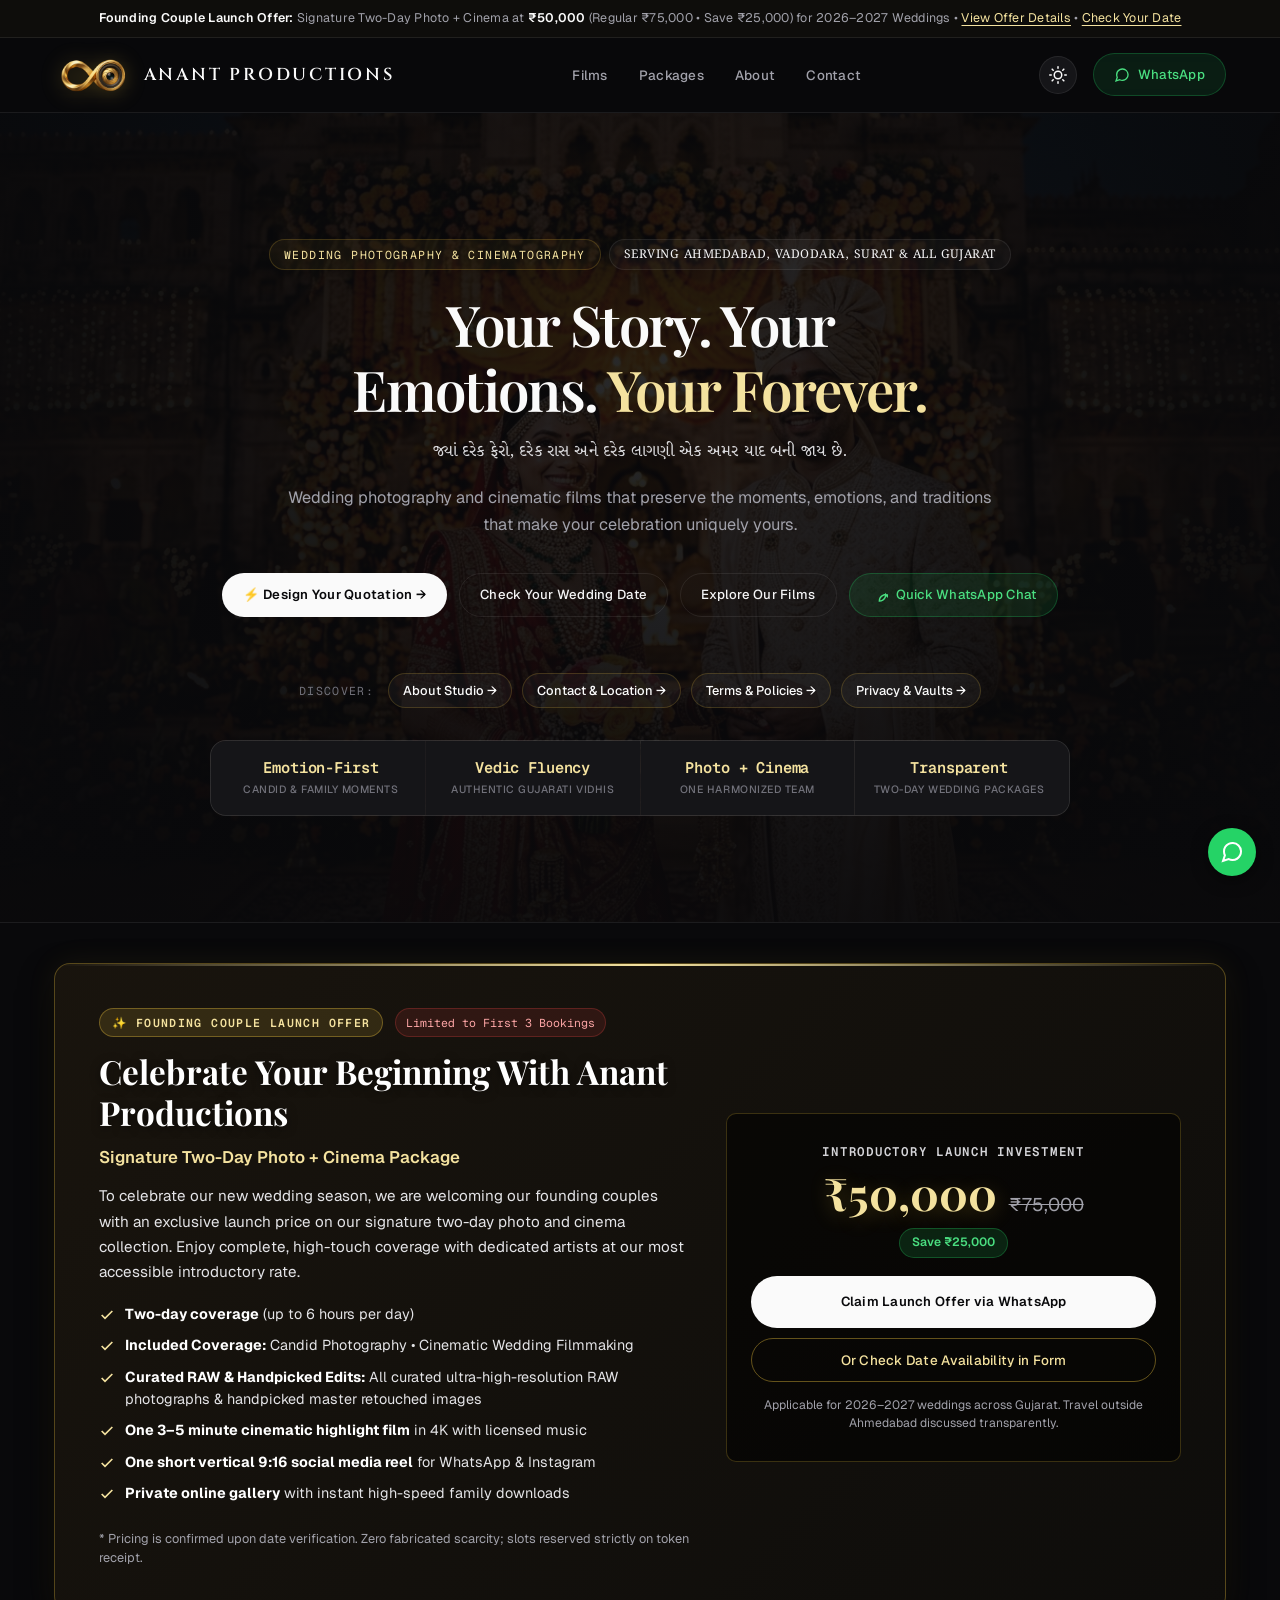
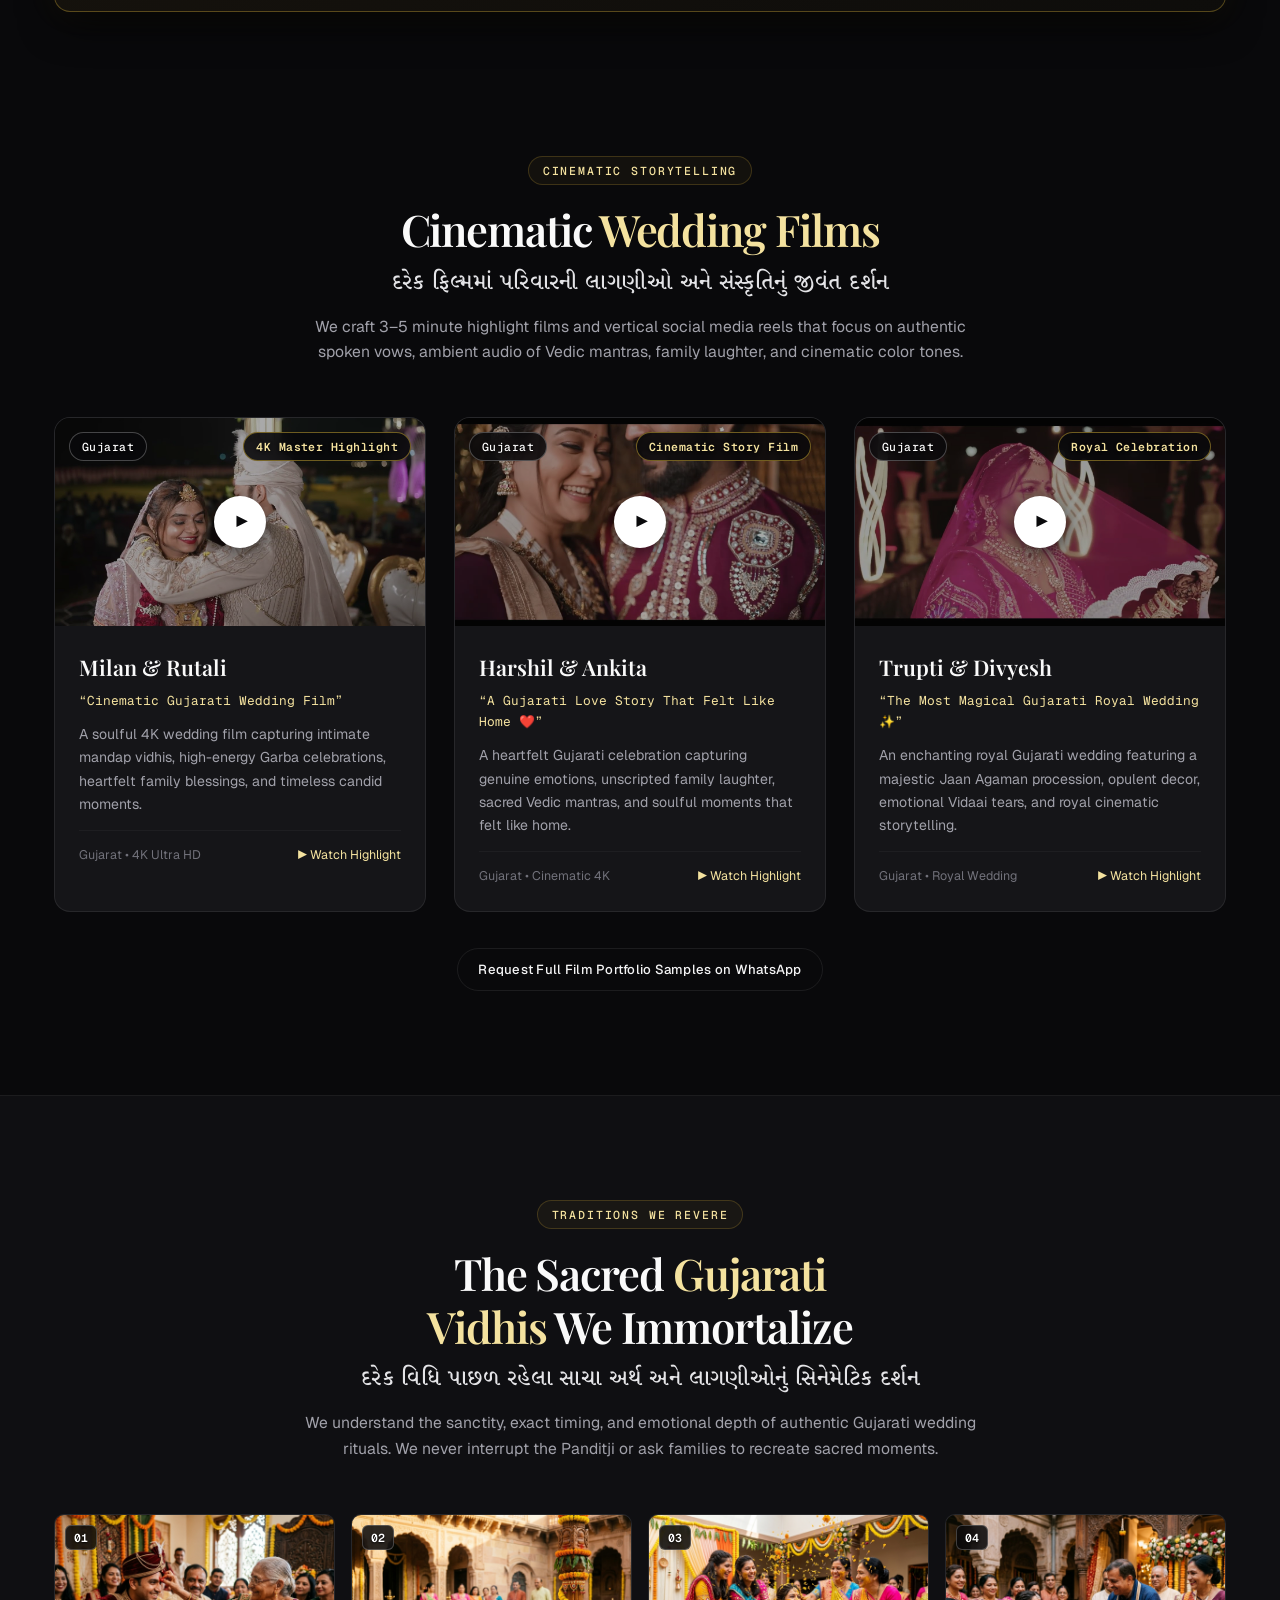
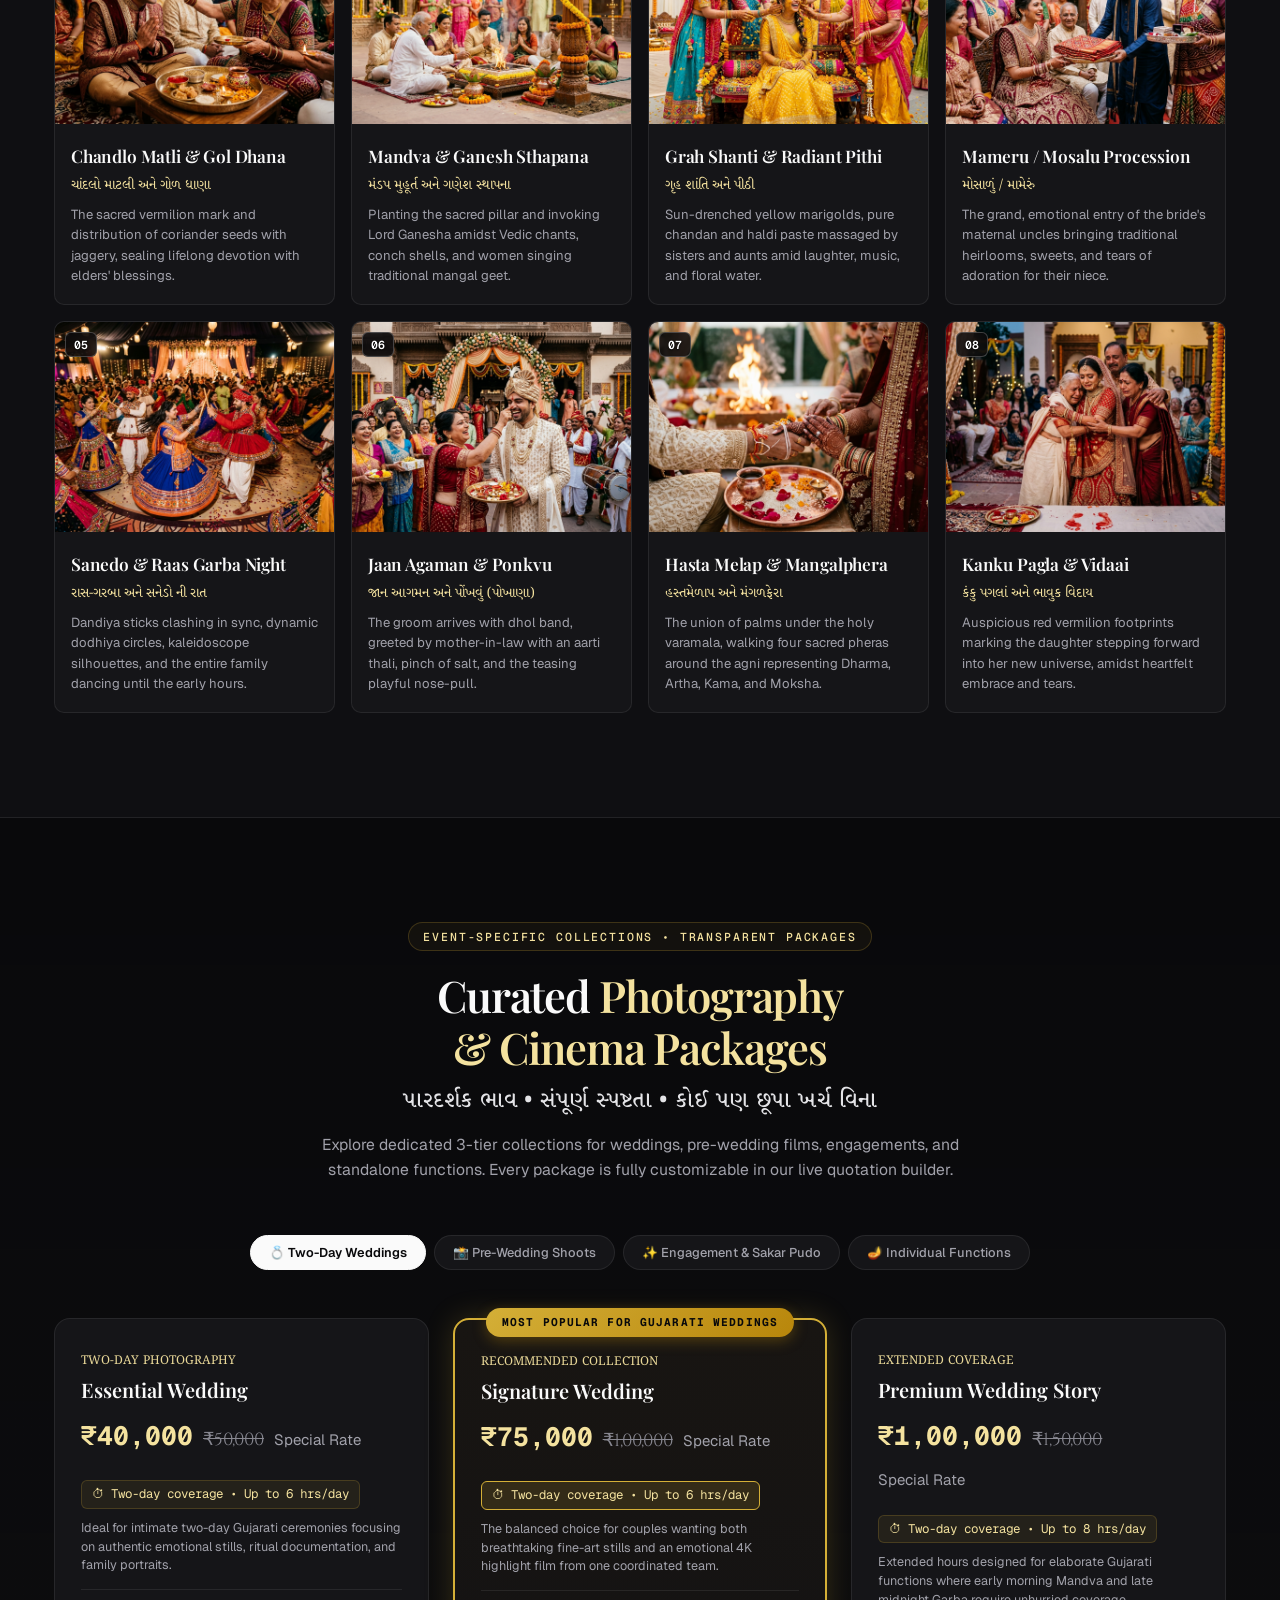
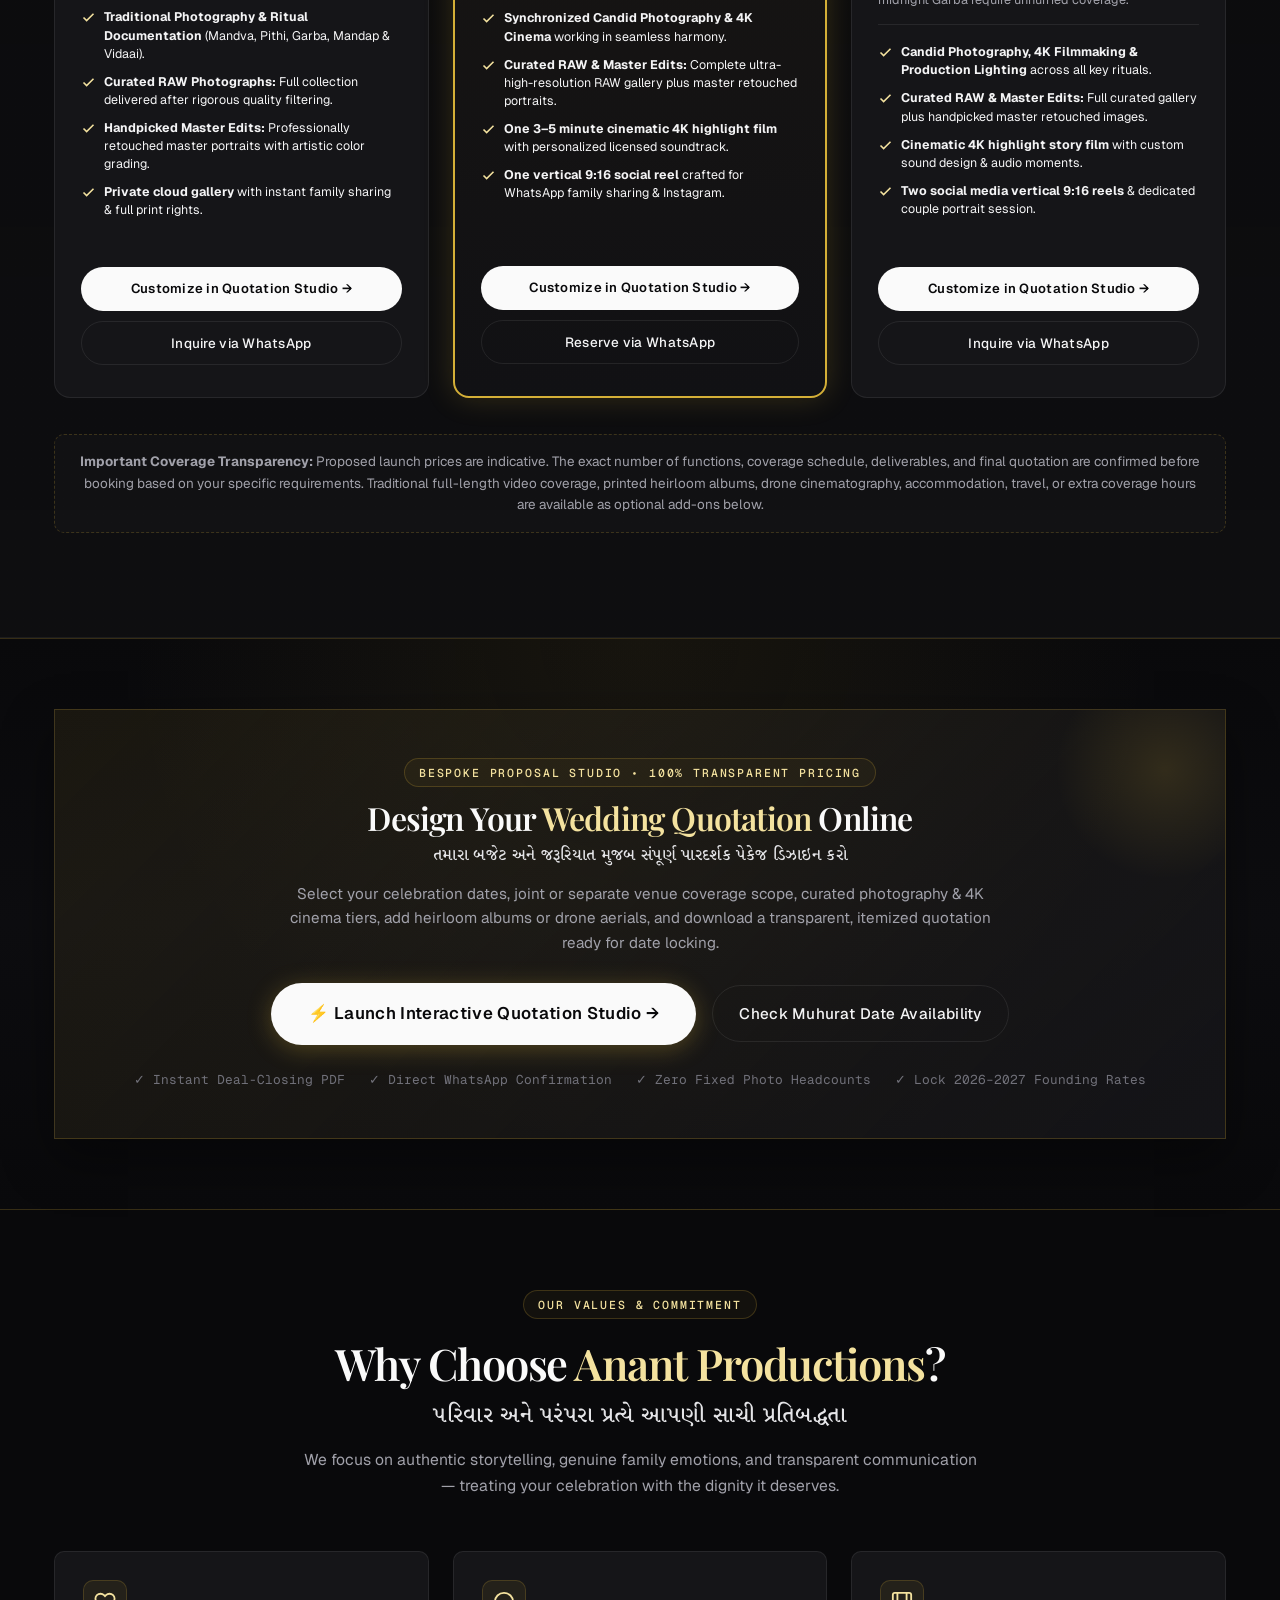
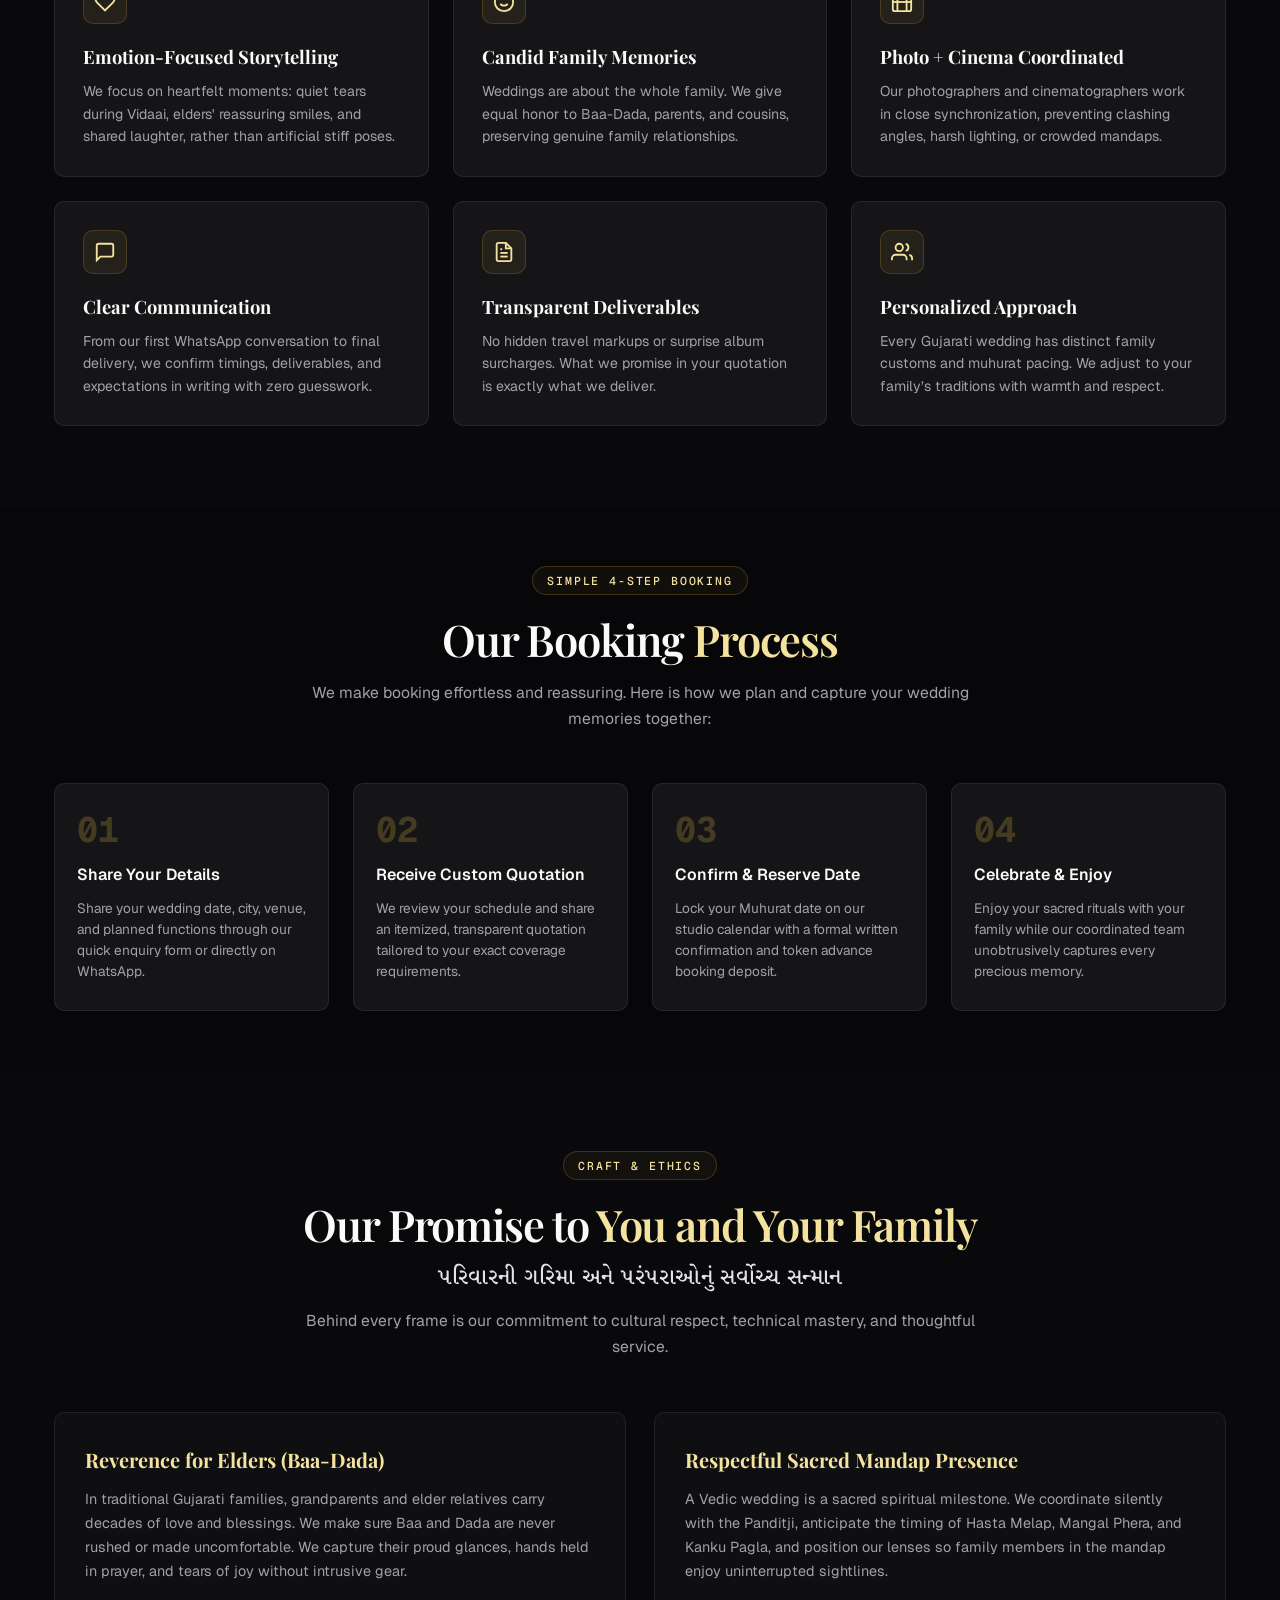
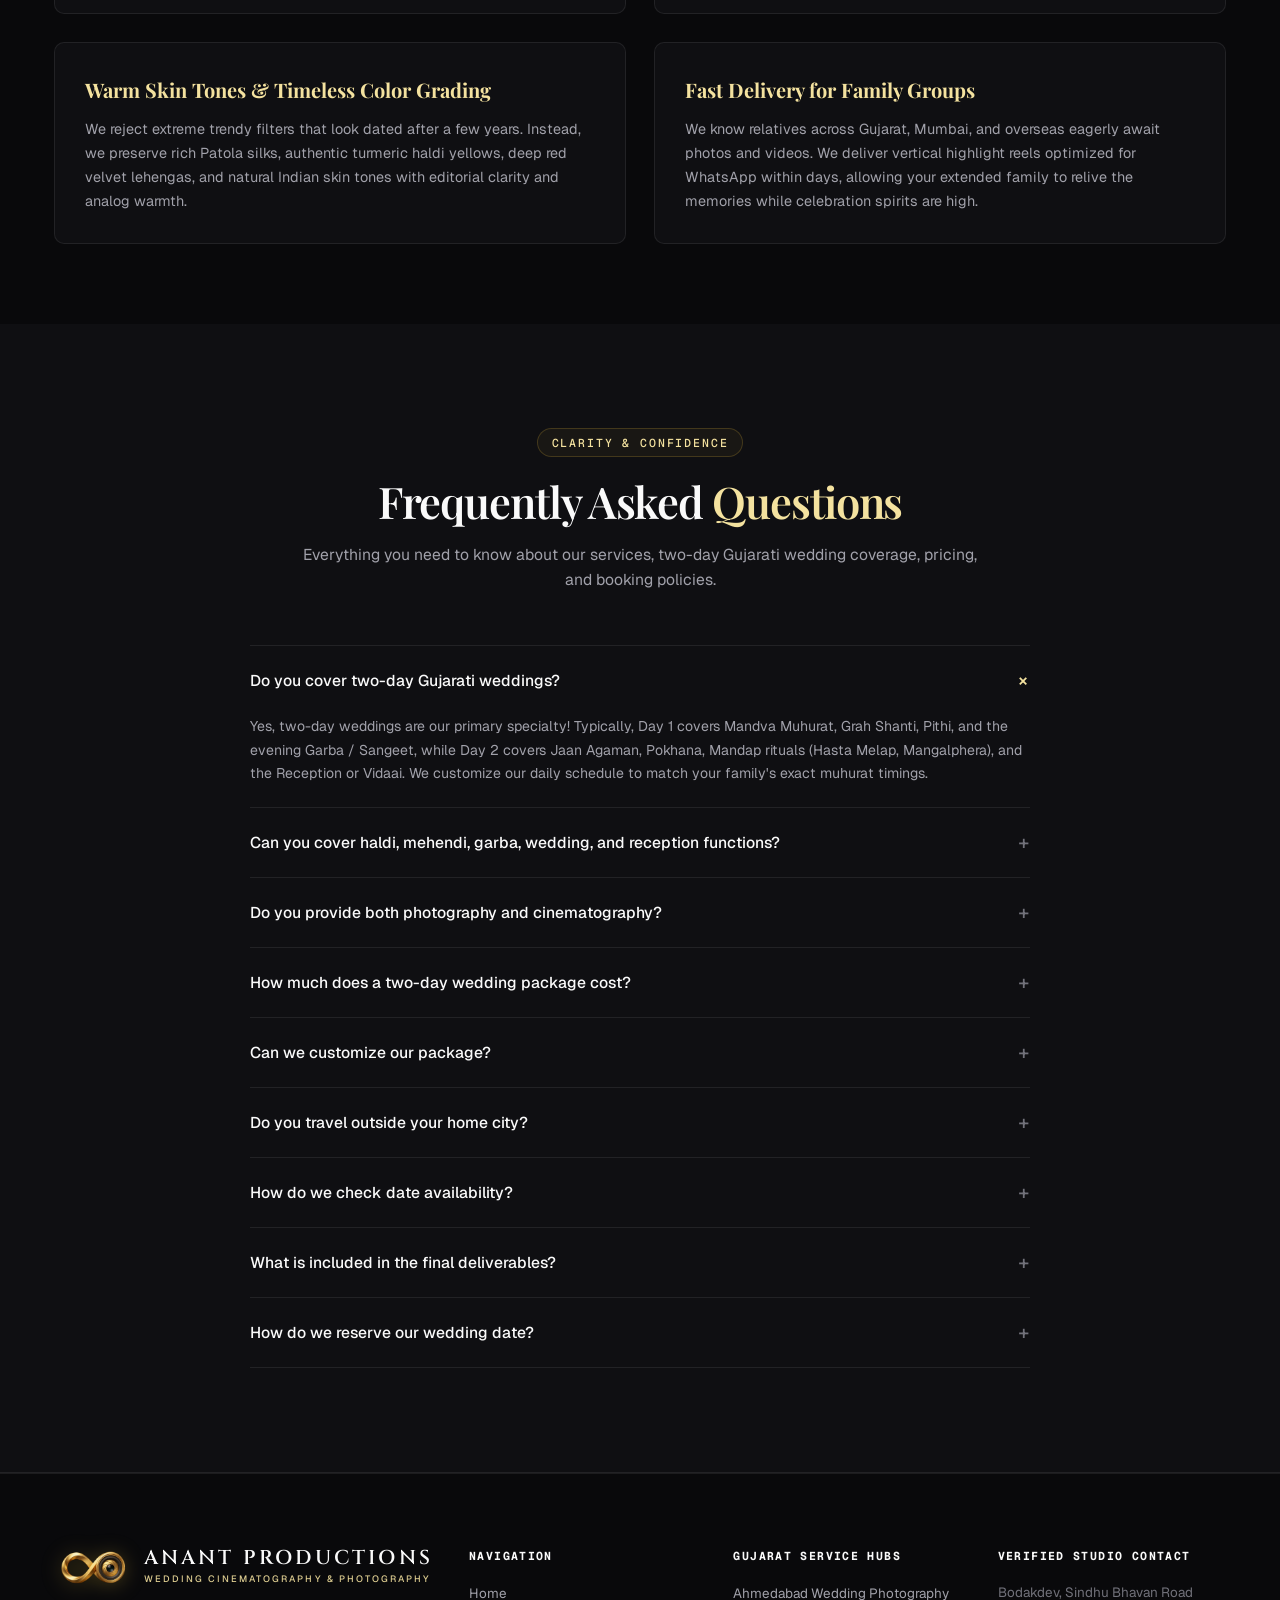
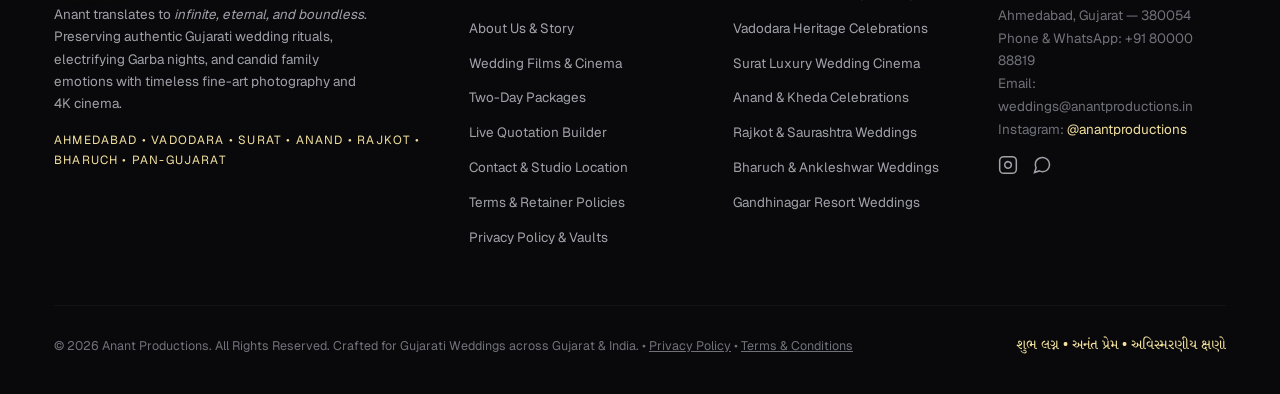
==== commit fc559853: "feat: hide quote builder nav button and add comprehensive style and quotation builder modules" ====
--- a/index.html
+++ b/index.html
@@ -182,7 +182,7 @@
           <svg width="16" height="16" viewBox="0 0 24 24" fill="none" stroke="currentColor" stroke-width="2" aria-hidden="true"><path d="M21 11.5a8.38 8.38 0 0 1-.9 3.8 8.5 8.5 0 0 1-7.6 4.7 8.38 8.38 0 0 1-3.8-.9L3 21l1.9-5.7a8.38 8.38 0 0 1-.9-3.8 8.5 8.5 0 0 1 4.7-7.6 8.38 8.38 0 0 1 3.8-.9h.5a8.48 8.48 0 0 1 8 8v.5z"/></svg>
           WhatsApp
         </a>
-        <a href="quote.html" class="btn btn-gold" id="nav-cta-date">
+        <a href="quote.html" class="btn btn-gold" id="nav-cta-date" style="display: none !important;">
           Quote Builder
         </a>
         <button class="mobile-menu-toggle" aria-label="Toggle navigation menu" aria-expanded="false">
--- a/css/style.css
+++ b/css/style.css
@@ -443,6 +443,10 @@
   display: flex;
   align-items: center;
   gap: 16px;
+}
+
+#nav-cta-date {
+  display: none !important;
 }
 
 .mobile-menu-toggle {
@@ -4105,12 +4109,43 @@
   margin-bottom: 14px;
 }
 
+.qb-sum-header-top {
+  display: flex;
+  justify-content: space-between;
+  align-items: center;
+  margin-bottom: 4px;
+}
+
 .qb-sum-tag {
   font-family: var(--font-mono);
   font-size: 0.72rem;
   color: var(--gold-light);
   letter-spacing: 0.1em;
   text-transform: uppercase;
+}
+
+.qb-sum-reset-btn {
+  background: transparent;
+  border: 1px solid rgba(212, 175, 55, 0.35);
+  color: var(--gold-light);
+  font-family: var(--font-mono);
+  font-size: 0.7rem;
+  letter-spacing: 0.04em;
+  padding: 3px 9px;
+  border-radius: 4px;
+  cursor: pointer;
+  transition: all 0.2s ease;
+  display: inline-flex;
+  align-items: center;
+  gap: 4px;
+  line-height: 1.3;
+}
+
+.qb-sum-reset-btn:hover {
+  background: rgba(212, 175, 55, 0.15);
+  border-color: var(--gold);
+  color: #ffffff;
+  transform: translateY(-1px);
 }
 
 .qb-sum-title {
